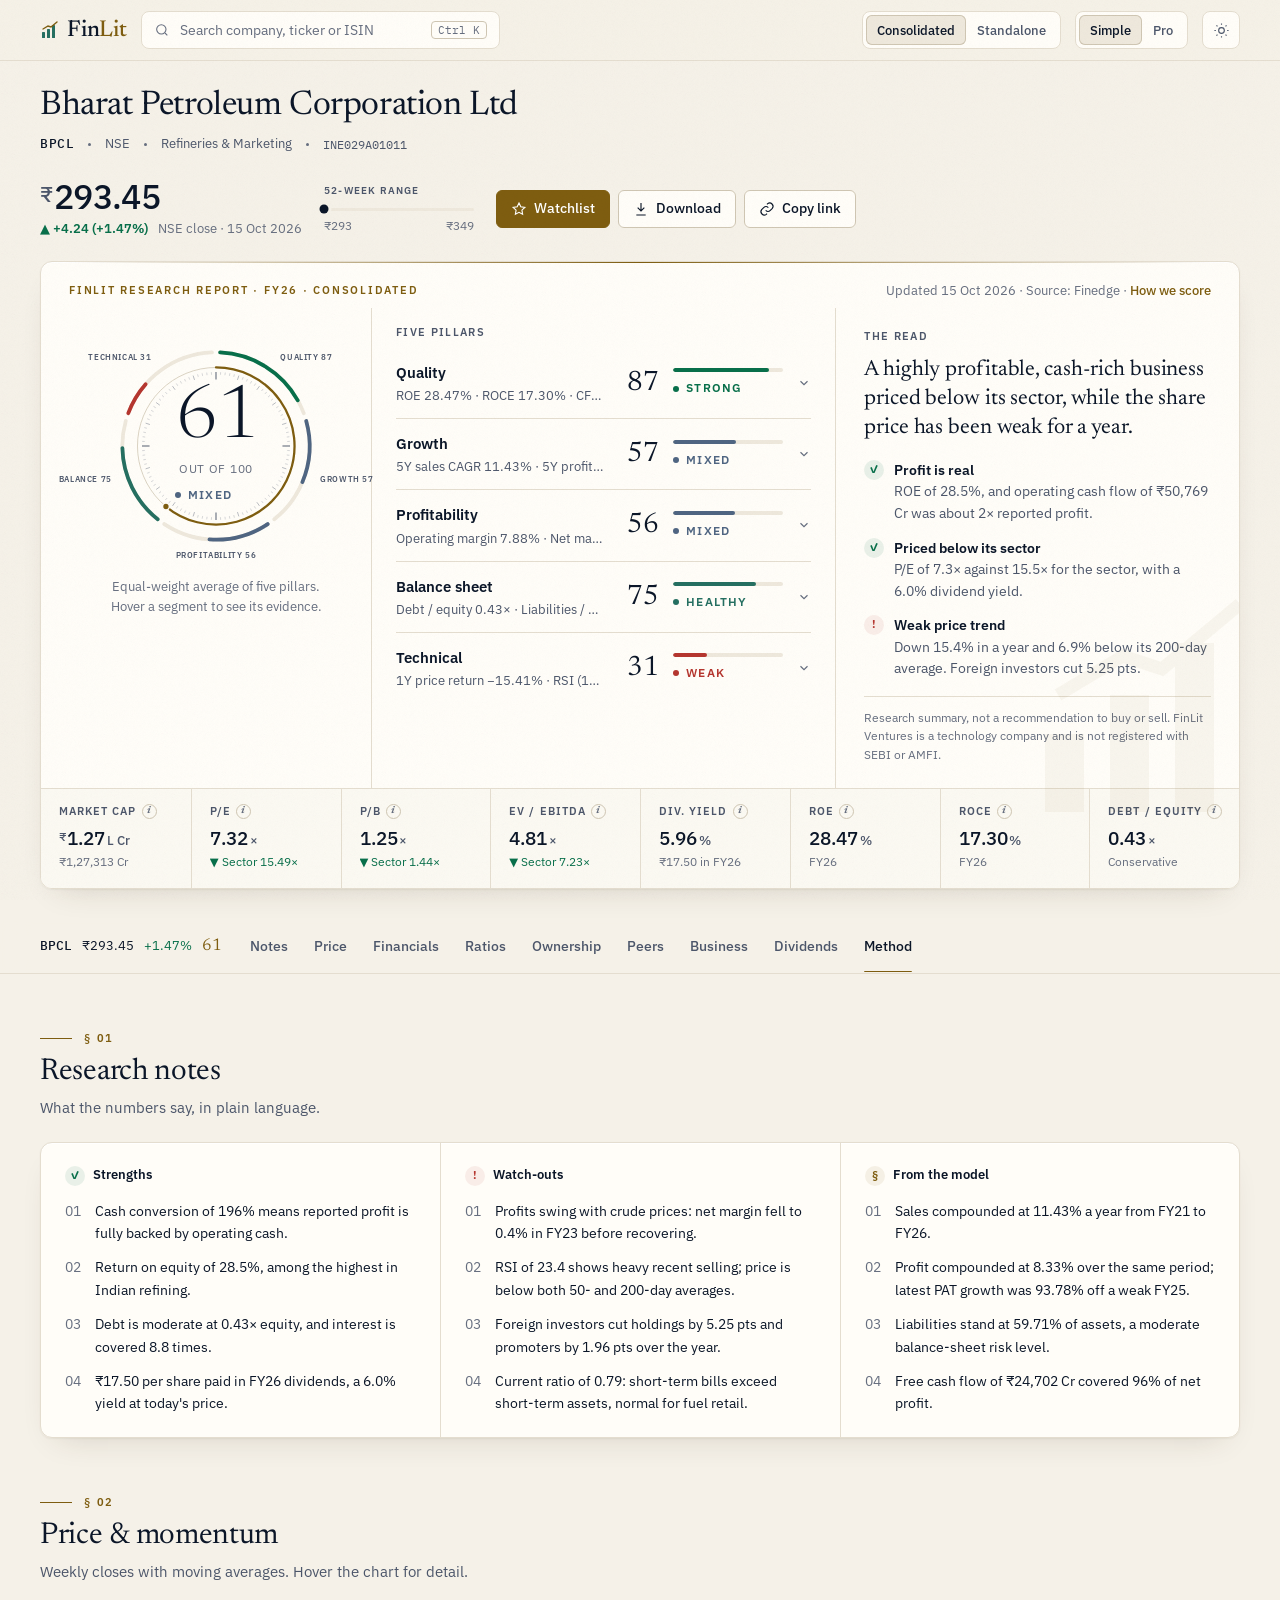
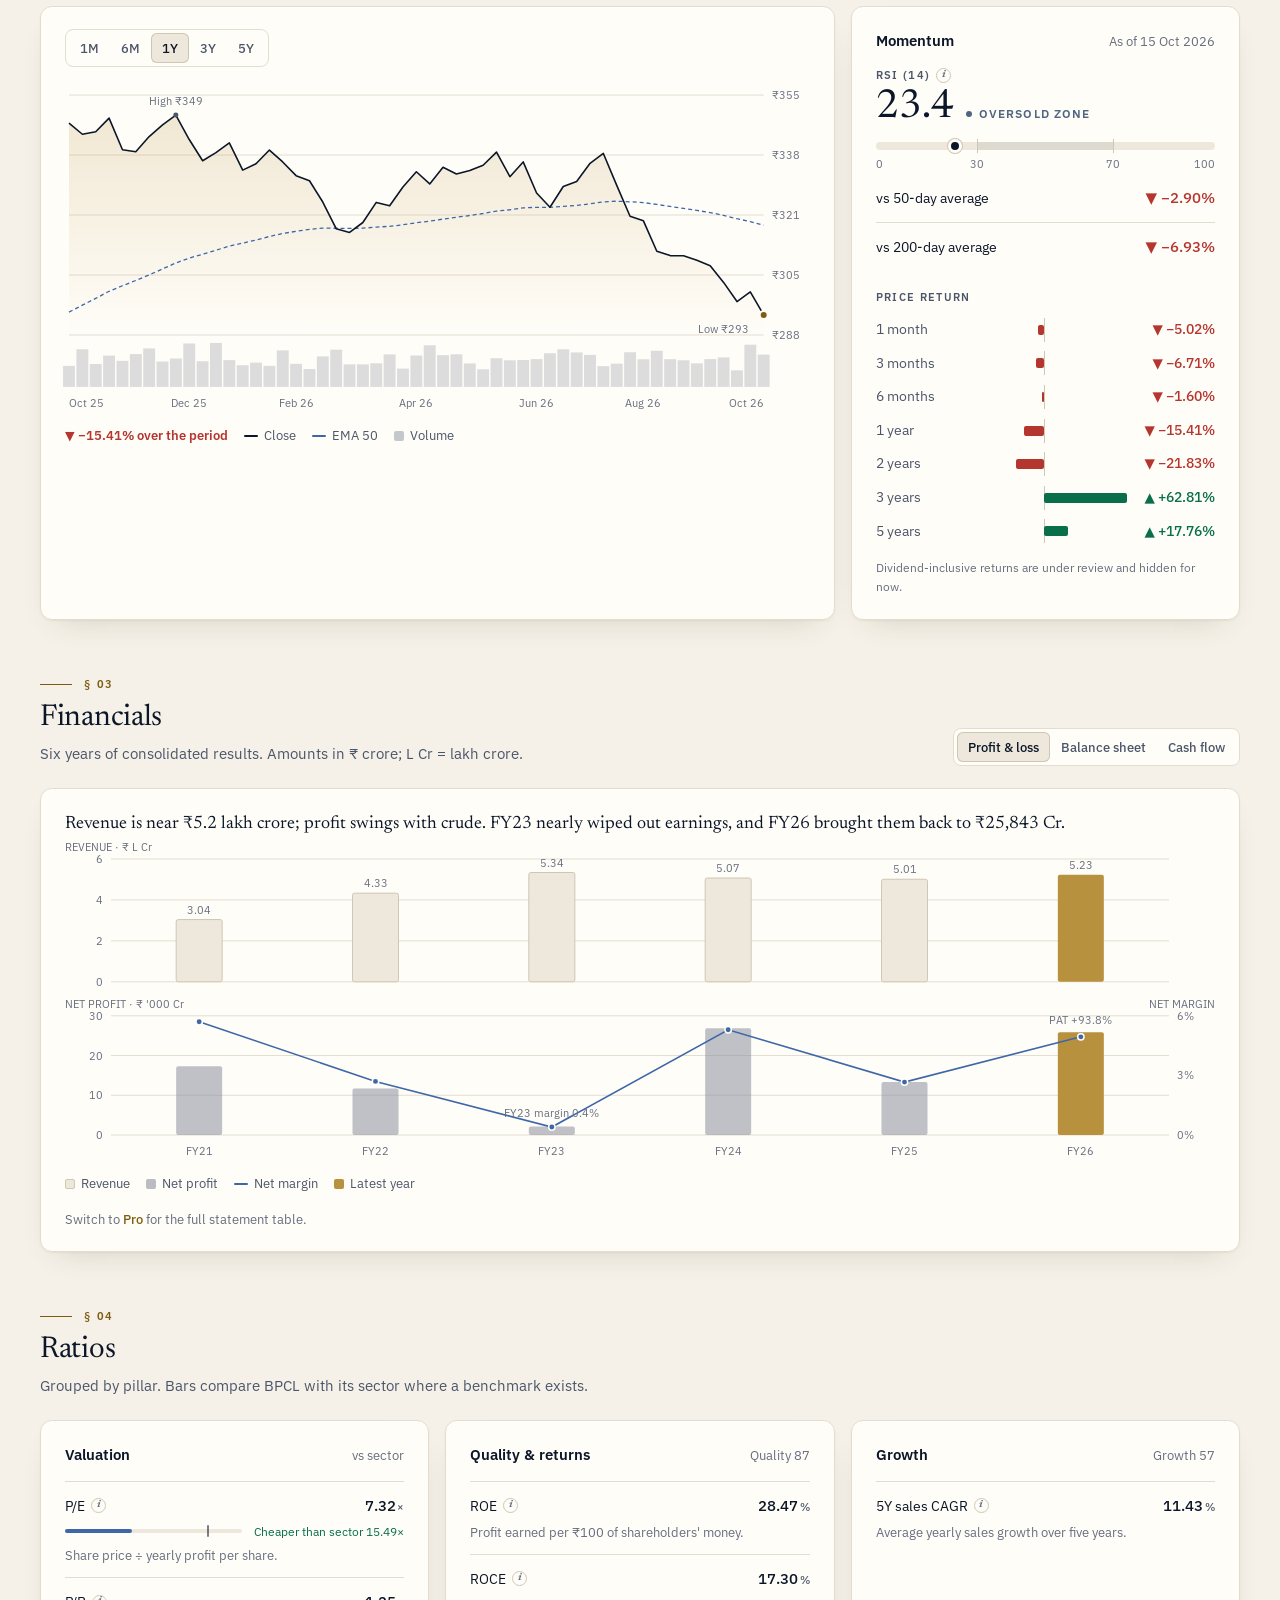
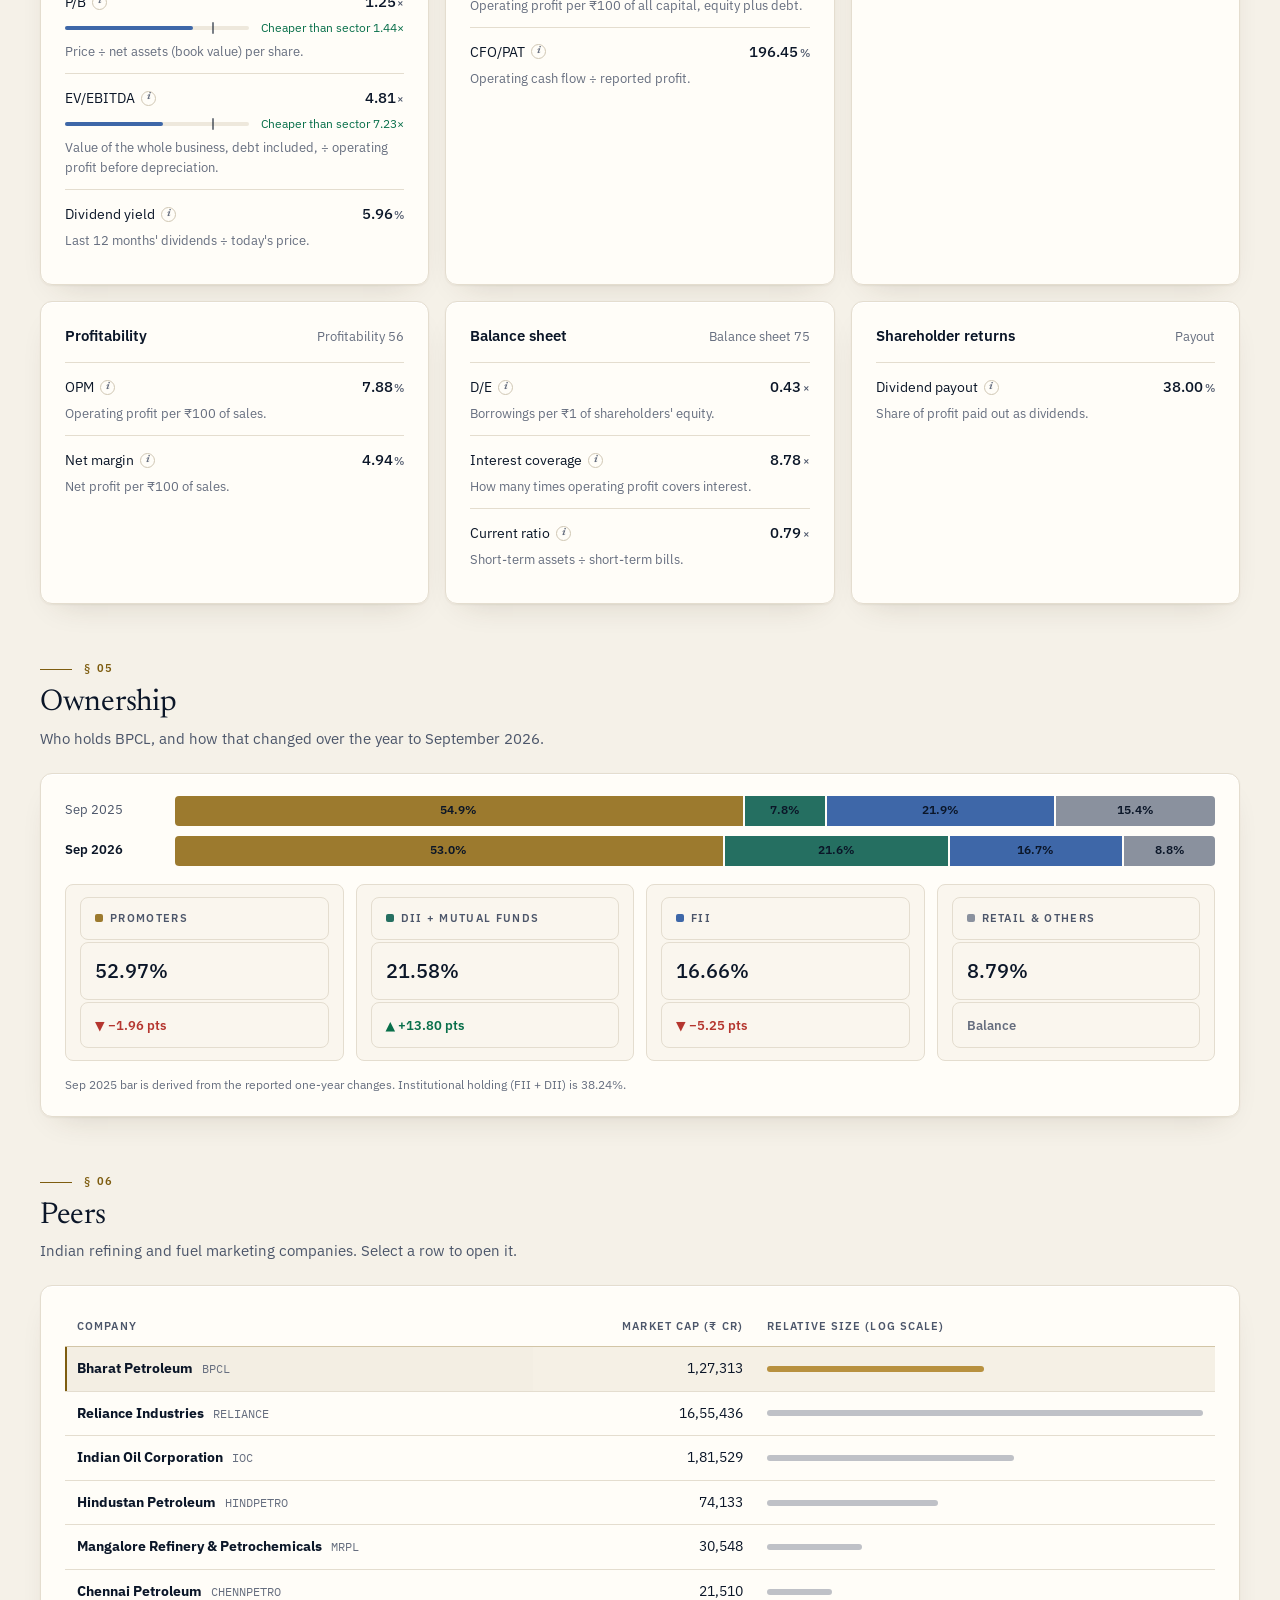
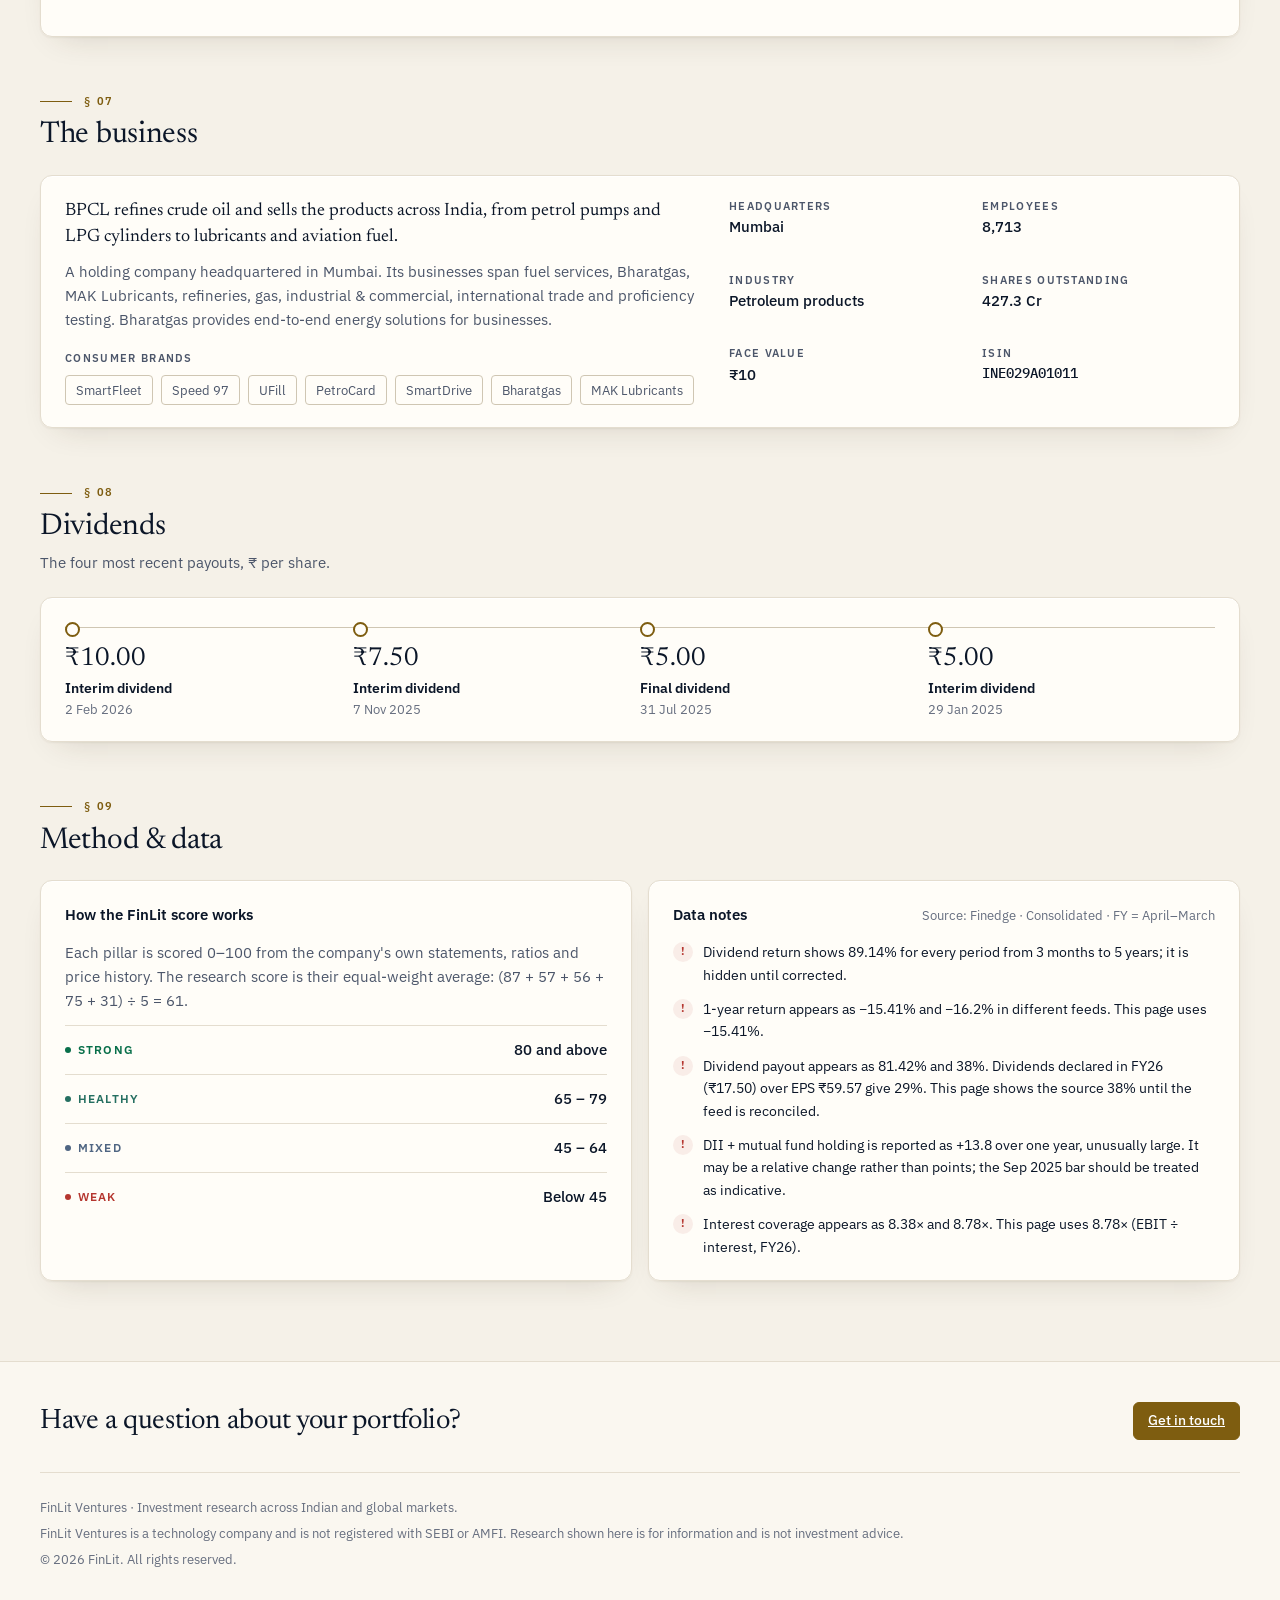
==== stock.html @ 6758908d "Add report-first BPCL research page prototype with PDF, offline HTML and CSV downloads - Research re" ====
<!doctype html>
<html lang="en">
<head>
<meta charset="utf-8">
<meta name="viewport" content="width=device-width, initial-scale=1, viewport-fit=cover">
<title>BPCL Research · FinLit</title>
<meta name="description" content="FinLit research report for Bharat Petroleum Corporation Ltd (BPCL): research score, pillars, financials, ratios, ownership and peers.">
<link rel="preconnect" href="https://fonts.googleapis.com">
<link rel="preconnect" href="https://fonts.gstatic.com" crossorigin>
<link rel="stylesheet" href="https://fonts.googleapis.com/css2?family=Newsreader:opsz,wght@6..72,300;6..72,400;6..72,500&family=IBM+Plex+Sans:wght@400;500;600&family=IBM+Plex+Mono:wght@400;500&display=swap">
<script>
  (function () {
    var t = null, m = null;
    try { t = localStorage.getItem("finlit-theme"); m = localStorage.getItem("finlit-mode"); } catch (e) {}
    if (!t) t = matchMedia("(prefers-color-scheme: light)").matches ? "light" : "dark";
    document.documentElement.setAttribute("data-theme", t);
    document.documentElement.setAttribute("data-mode", m || "simple");
  })();
</script>
<style>
/* Layout concept: a private-bank research note. Compact identity bar, then the Research Report as the hero
   (engraved score dial · pillar ledger · the read), then evidence sections in order of importance. */
:root, :root[data-theme="dark"] {
  --bg: #060D1A; --s1: #0B1526; --s2: #111D33; --s3: #18263F;
  --border: rgba(201,214,236,.08); --border-strong: rgba(201,214,236,.16); --hairline-gold: rgba(212,175,97,.32);
  --text: #ECE7DC; --muted: #9CA5B7; --faint: #7C8599;
  --gold: #D4AF61; --gold-fill: #D4AF61; --gold-hover: #E4C88A; --gold-soft: rgba(212,175,97,.12); --on-gold: #1A1408;
  --gain: #3DC48F; --loss: #F2796E; --warn: #E9B44C; --info: #86A9EA;
  --gain-soft: rgba(61,196,143,.12); --loss-soft: rgba(242,121,110,.12);
  --v-strong: #3DC48F; --v-healthy: #5FB3A1; --v-mixed: #9DB0CB; --v-weak: #F2796E;
  --c1: #D4AF61; --c2: #7FA6E8; --c3: #5FB3A1; --c4: #B4BAC7; --c5: #B394C4;
  --ink-line: #ECE7DC;
  --shadow: inset 0 1px 0 rgba(255,255,255,.045), 0 1px 2px rgba(0,0,0,.35), 0 18px 40px -20px rgba(0,0,0,.6);
  --card-top: color-mix(in oklab, var(--s1), #fff 2.5%);
  --glow: rgba(212,175,97,.07);
  --header: rgba(6,13,26,.8);
  --grain: 0;
  color-scheme: dark;
  --serif: "Newsreader", Georgia, "Times New Roman", serif;
  --sans: "IBM Plex Sans", system-ui, -apple-system, "Segoe UI", Roboto, sans-serif;
  --mono: "IBM Plex Mono", ui-monospace, SFMono-Regular, Menlo, monospace;
}
:root[data-theme="light"] {
  --bg: #F5F1E8; --s1: #FFFDF8; --s2: #FAF6EE; --s3: #EEE8DC;
  --border: #E4DDCF; --border-strong: #CFC6B3; --hairline-gold: rgba(126,93,16,.35);
  --text: #0B1628; --muted: #4C566A; --faint: #666E7F;
  --gold: #7E5D10; --gold-fill: #B8913F; --gold-hover: #6F5112; --gold-soft: rgba(126,93,16,.08); --on-gold: #FFFFFF;
  --gain: #086F4A; --loss: #B5362F; --warn: #875A0C; --info: #2A5DB5;
  --gain-soft: rgba(8,111,74,.09); --loss-soft: rgba(181,54,47,.08);
  --v-strong: #086F4A; --v-healthy: #256F61; --v-mixed: #4F6582; --v-weak: #B5362F;
  --c1: #9C7A2E; --c2: #3E67A8; --c3: #256F61; --c4: #8A919E; --c5: #7E6596;
  --ink-line: #0B1628;
  --shadow: inset 0 1px 0 #fff, 0 1px 2px rgba(60,45,20,.06), 0 14px 32px -18px rgba(60,45,20,.2);
  --card-top: var(--s1);
  --glow: rgba(184,145,63,.08);
  --header: rgba(245,241,232,.84);
  --grain: .035;
  color-scheme: light;
}
* { box-sizing: border-box; }
html { scroll-behavior: smooth; scroll-padding-top: 124px; -webkit-text-size-adjust: 100%; }
body {
  margin: 0; color: var(--text); font: 15px/1.6 var(--sans);
  background: radial-gradient(1200px 520px at 50% -240px, var(--glow), transparent 60%), var(--bg);
  background-color: var(--bg);
  font-variant-numeric: tabular-nums lining-nums; -webkit-font-smoothing: antialiased;
  transition: background-color .2s ease, color .2s ease;
  overflow-x: hidden;
}
body::before { content: ""; position: fixed; inset: 0; pointer-events: none; z-index: 100; opacity: var(--grain); mix-blend-mode: multiply;
  background: url("data:image/svg+xml,%3Csvg xmlns='http://www.w3.org/2000/svg' width='160' height='160'%3E%3Cfilter id='n'%3E%3CfeTurbulence baseFrequency='.9' numOctaves='2'/%3E%3C/filter%3E%3Crect width='100%25' height='100%25' filter='url(%23n)'/%3E%3C/svg%3E"); }
.wrap { max-width: 1240px; margin: 0 auto; padding-left: max(20px, env(safe-area-inset-left, 0px)); padding-right: max(20px, env(safe-area-inset-right, 0px)); }
button { font: inherit; color: inherit; }
a { color: inherit; }
:focus-visible { outline: 2px solid var(--gold); outline-offset: 2px; border-radius: 4px; }
.label { font-size: 11px; font-weight: 600; text-transform: uppercase; letter-spacing: .12em; color: var(--muted); }
.eyebrow { font-size: 11px; font-weight: 600; text-transform: uppercase; letter-spacing: .16em; color: var(--gold); }
.mono { font-family: var(--mono); }
.rs { font-size: .62em; color: var(--muted); margin-right: .08em; vertical-align: .32em; font-weight: 500; }
.unit { font-size: .7em; color: var(--muted); font-weight: 500; margin-left: .15em; }
.pos { color: var(--gain); } .neg { color: var(--loss); } .muted { color: var(--muted); } .faint { color: var(--faint); }
.serif { font-family: var(--serif); }
[hidden] { display: none !important; }
html[data-mode="simple"] .pro { display: none !important; }
html[data-mode="pro"] .simple-only { display: none !important; }

/* ---------- Top bar ---------- */
.top { position: sticky; top: 0; z-index: 40; background: var(--header); backdrop-filter: saturate(140%) blur(14px); -webkit-backdrop-filter: saturate(140%) blur(14px); border-bottom: 1px solid var(--border); padding-top: env(safe-area-inset-top, 0px); }
.top .wrap { display: flex; align-items: center; gap: 14px; height: 60px; }
.logo { display: inline-flex; align-items: flex-end; gap: 7px; text-decoration: none; font-family: var(--serif); font-size: 23px; font-weight: 500; letter-spacing: -.01em; line-height: 1; }
.logo b { color: var(--gold); font-weight: 500; }
.logo svg { width: 20px; height: 20px; margin-bottom: 2px; }
.search { flex: 1; max-width: 420px; display: flex; align-items: center; gap: 10px; height: 38px; padding: 0 12px; border: 1px solid var(--border); border-radius: 8px; background: var(--s1); color: var(--faint); cursor: pointer; min-width: 0; }
.search:hover { border-color: var(--border-strong); }
.search span.t { flex: 1; text-align: left; white-space: nowrap; overflow: hidden; text-overflow: ellipsis; font-size: 14px; }
.kbd { font: 11px var(--mono); padding: 1px 6px; border: 1px solid var(--border-strong); border-radius: 4px; color: var(--faint); }
.grow { flex: 1; }
.seg { display: inline-flex; padding: 3px; border: 1px solid var(--border); border-radius: 8px; background: var(--s1); flex: none; }
.seg button { border: 0; background: none; padding: 5px 11px; border-radius: 6px; cursor: pointer; color: var(--muted); font-size: 12.5px; font-weight: 500; white-space: nowrap; transition: color .14s, background-color .14s; }
.seg button:hover { color: var(--text); }
.seg button[aria-pressed="true"] { background: var(--s3); color: var(--text); box-shadow: inset 0 0 0 1px var(--border-strong); }
.icon-btn { width: 38px; height: 38px; flex: none; display: grid; place-items: center; border: 1px solid var(--border); border-radius: 8px; background: var(--s1); cursor: pointer; color: var(--muted); transition: color .14s, border-color .14s; }
.icon-btn:hover { color: var(--text); border-color: var(--border-strong); }
.icon-btn svg { width: 17px; height: 17px; }

/* ---------- Identity bar ---------- */
.identity { display: flex; align-items: center; justify-content: space-between; gap: 24px; padding-block: 26px 22px; flex-wrap: wrap; }
.id-left { min-width: 0; }
.id-left h1 { font-family: var(--serif); font-weight: 400; font-size: clamp(26px, 3vw, 34px); line-height: 1.15; letter-spacing: -.012em; margin: 0 0 8px; text-wrap: balance; }
.chips { display: flex; flex-wrap: wrap; gap: 6px 14px; align-items: center; font-size: 13px; color: var(--muted); }
.chips .tick { font-family: var(--mono); color: var(--text); font-weight: 500; letter-spacing: .04em; }
.chips .sep { width: 3px; height: 3px; border-radius: 50%; background: var(--faint); }
.id-right { display: flex; align-items: center; gap: 22px; flex-wrap: wrap; }
.quote .px { font-size: 34px; font-weight: 500; letter-spacing: -.02em; line-height: 1.05; }
.quote .chg { display: flex; align-items: center; gap: 10px; margin-top: 4px; font-size: 13px; }
.delta { font-weight: 600; }
.r52 { width: 150px; }
.r52 .bar { position: relative; height: 3px; background: var(--s3); border-radius: 2px; margin: 9px 0 6px; }
.r52 .bar b { position: absolute; top: 50%; width: 9px; height: 9px; border-radius: 50%; background: var(--text); transform: translate(-50%,-50%); box-shadow: 0 0 0 3px var(--bg); }
.r52 .ends { display: flex; justify-content: space-between; font-size: 11.5px; color: var(--faint); }
.btn { display: inline-flex; align-items: center; justify-content: center; gap: 7px; height: 38px; padding: 0 14px; border-radius: 6px; border: 1px solid var(--border-strong); background: var(--s1); cursor: pointer; font-size: 13.5px; font-weight: 500; white-space: nowrap; transition: background-color .14s, border-color .14s, color .14s; }
.btn:hover { border-color: var(--gold); }
.btn svg { width: 16px; height: 16px; }
.btn.primary { background: var(--gold-fill); border-color: var(--gold-fill); color: var(--on-gold); }
:root[data-theme="light"] .btn.primary { background: var(--gold); border-color: var(--gold); }
.btn.primary:hover { background: var(--gold-hover); border-color: var(--gold-hover); }
.btn.on { background: var(--gold-soft); border-color: var(--gold); color: var(--gold); }
.btn-row { display: flex; gap: 8px; }

/* ---------- Report hero ---------- */
.report { position: relative; overflow: hidden; border-radius: 12px; border: 1px solid var(--border);
  background: linear-gradient(180deg, var(--card-top), var(--s1) 160px); box-shadow: var(--shadow); }
.report::before { content: ""; position: absolute; left: 24px; right: 24px; top: 0; height: 1px; z-index: 1; transform-origin: center;
  background: linear-gradient(90deg, transparent, var(--hairline-gold) 18%, var(--gold) 50%, var(--hairline-gold) 82%, transparent); animation: rule .5s ease-out both; }
@keyframes rule { from { transform: scaleX(0); } to { transform: scaleX(1); } }
.report-head { display: flex; justify-content: space-between; align-items: center; gap: 12px; padding: 18px 28px 0; flex-wrap: wrap; }
.report-head .meta { font-size: 12.5px; color: var(--faint); }
.report-head .meta a { color: var(--gold); text-decoration: none; font-weight: 500; }
.report-body { display: grid; grid-template-columns: 330px minmax(0, 1.15fr) minmax(0, 1fr); gap: 0; padding: 8px 0 0; }
.dial-col { padding: 14px 8px 26px 28px; display: flex; flex-direction: column; align-items: center; }
.dial { width: 296px; height: 248px; position: relative; }
.dial svg { width: 100%; height: 100%; overflow: visible; }
.dial .seg-arc { cursor: pointer; transition: opacity .2s, stroke-width .2s; }
.dial.focus .seg-arc { opacity: .3; }
.dial.focus .seg-arc.hot { opacity: 1; stroke-width: 7; }
.dial-center { position: absolute; inset: 0; display: grid; place-content: center; text-align: center; pointer-events: none; }
.dial-center .n { font-family: var(--serif); font-weight: 300; font-size: 72px; line-height: .9; letter-spacing: -.03em; font-variation-settings: "opsz" 72; }
.dial-center .of { font-size: 12px; color: var(--faint); margin-top: 6px; letter-spacing: .06em; }
.dial-center .vd { margin-top: 8px; }
.dial-cap { text-align: center; font-size: 12.5px; color: var(--faint); margin-top: 6px; max-width: 30ch; }
.vd { display: inline-flex; align-items: center; gap: 7px; font-size: 11.5px; font-weight: 600; letter-spacing: .1em; text-transform: uppercase; }
.vd::before { content: ""; width: 6px; height: 6px; border-radius: 50%; background: currentColor; }
.vd.strong { color: var(--v-strong); } .vd.healthy { color: var(--v-healthy); } .vd.mixed { color: var(--v-mixed); } .vd.weak { color: var(--v-weak); }

.ledger { padding: 16px 24px 24px; border-left: 1px solid var(--border); min-width: 0; }
.ledger .label { margin-bottom: 6px; display: block; }
.prow { border-top: 1px solid var(--border); }
.prow:first-of-type { border-top: 0; }
.prow > button { all: unset; box-sizing: border-box; width: 100%; display: grid; grid-template-columns: minmax(0, 1fr) 42px 110px 14px; gap: 14px; align-items: center; padding: 13px 8px; margin: 0 -8px; border-radius: 8px; cursor: pointer; transition: background-color .14s; width: calc(100% + 16px); }
.prow > button:hover, .prow.hot > button { background: var(--s2); }
.prow > button:focus-visible { outline: 2px solid var(--gold); outline-offset: -2px; }
.pname { font-weight: 600; font-size: 14.5px; display: block; }
.pev { display: block; font-size: 12.5px; color: var(--muted); white-space: nowrap; overflow: hidden; text-overflow: ellipsis; margin-top: 1px; }
.pscore { font-family: var(--serif); font-size: 28px; font-weight: 400; text-align: right; line-height: 1; }
.pbar { display: grid; gap: 7px; }
.pbar .trk { position: relative; height: 4px; background: var(--s3); border-radius: 2px; overflow: hidden; }
.pbar .trk b { position: absolute; inset: 0 auto 0 0; border-radius: 2px; transform-origin: left; animation: grow .8s cubic-bezier(.16,1,.3,1) both; }
@keyframes grow { from { transform: scaleX(0); } to { transform: scaleX(1); } }
.chev { width: 14px; height: 14px; color: var(--faint); transition: transform .22s cubic-bezier(.2,.7,.2,1); }
.prow.open .chev { transform: rotate(180deg); }
.pdetail { display: grid; grid-template-rows: 0fr; transition: grid-template-rows .24s cubic-bezier(.2,.7,.2,1); }
.prow.open .pdetail { grid-template-rows: 1fr; }
.pdetail > div { overflow: hidden; }
.pdetail .inner { padding: 2px 0 16px; display: grid; gap: 10px; }
.pdetail p { margin: 0; font-size: 13.5px; color: var(--muted); }
.evid { display: grid; grid-template-columns: repeat(3, minmax(0, 1fr)); gap: 8px; }
.evid div { padding: 9px 11px; border: 1px solid var(--border); border-radius: 8px; background: var(--s2); min-width: 0; }
.evid .k { font-size: 11.5px; color: var(--muted); white-space: nowrap; overflow: hidden; text-overflow: ellipsis; }
.evid .v { font-size: 15px; font-weight: 500; }
.evid .c { font-size: 11.5px; color: var(--faint); }

.read { padding: 20px 28px 24px; border-left: 1px solid var(--border); min-width: 0; position: relative; display: flex; flex-direction: column; gap: 16px; }
.thesis { font-family: var(--serif); font-size: 22px; line-height: 1.32; font-weight: 400; letter-spacing: -.005em; margin: 0; text-wrap: pretty; }
.know { display: grid; gap: 12px; margin: 0; padding: 0; list-style: none; }
.know li { display: grid; grid-template-columns: 20px minmax(0, 1fr); gap: 10px; font-size: 13.5px; color: var(--muted); }
.know li b { color: var(--text); font-weight: 600; display: block; font-size: 14px; }
.mark { width: 20px; height: 20px; border-radius: 50%; display: grid; place-items: center; font-size: 11px; font-weight: 700; margin-top: 1px; }
.mark.g { color: var(--gain); background: var(--gain-soft); } .mark.w { color: var(--loss); background: var(--loss-soft); } .mark.n { color: var(--gold); background: var(--gold-soft); }
.disclaim { font-size: 11.5px; color: var(--faint); margin-top: auto; padding-top: 12px; border-top: 1px solid var(--border); }
.watermark { position: absolute; right: -40px; bottom: -50px; width: 260px; height: 260px; opacity: .045; pointer-events: none; color: var(--gold); }

.kpis { display: grid; grid-template-columns: repeat(8, minmax(0, 1fr)); border-top: 1px solid var(--border); background: color-mix(in oklab, var(--s1), var(--bg) 35%); }
.kpi { padding: 14px 18px 16px; border-left: 1px solid var(--border); min-width: 0; }
.kpi:first-child { border-left: 0; }
.kpi .label { display: flex; align-items: center; gap: 5px; font-size: 10.5px; letter-spacing: .1em; white-space: nowrap; }
.kpi .v { font-size: 19px; font-weight: 500; margin-top: 3px; white-space: nowrap; }
.kpi .s { font-size: 11.5px; color: var(--faint); white-space: nowrap; overflow: hidden; text-overflow: ellipsis; }
.kpi .s.good { color: var(--gain); }

/* ---------- Section nav ---------- */
.secnav { position: sticky; top: calc(60px + env(safe-area-inset-top, 0px)); z-index: 30; background: var(--header); backdrop-filter: blur(14px); -webkit-backdrop-filter: blur(14px); border-bottom: 1px solid var(--border); margin-top: 32px; }
.secnav .wrap { display: flex; align-items: center; gap: 16px; height: 52px; }
.mini { display: flex; align-items: center; gap: 10px; font-size: 13px; white-space: nowrap; opacity: 0; transform: translateY(4px); transition: opacity .2s, transform .2s; pointer-events: none; flex: none; }
.secnav.stuck .mini { opacity: 1; transform: none; }
.mini .tick { font-family: var(--mono); font-weight: 500; }
.mini .sc { font-family: var(--serif); font-size: 17px; color: var(--gold); }
.secnav nav { display: flex; gap: 2px; overflow-x: auto; scrollbar-width: none; flex: 1; min-width: 0; -webkit-mask-image: linear-gradient(90deg, #000 92%, transparent); mask-image: linear-gradient(90deg, #000 92%, transparent); }
.secnav nav::-webkit-scrollbar { display: none; }
.secnav a { position: relative; flex: none; padding: 15px 12px; color: var(--muted); text-decoration: none; font-size: 13.5px; font-weight: 500; transition: color .14s; }
.secnav a:hover { color: var(--text); }
.secnav a.active { color: var(--text); }
.secnav a.active::after { content: ""; position: absolute; left: 12px; right: 12px; bottom: -1px; height: 2px; background: var(--gold); border-radius: 2px; }

/* ---------- Sections ---------- */
section.block { padding-block: 56px 0; }
.sec-head { display: grid; grid-template-columns: minmax(0, 1fr) auto; gap: 8px 24px; align-items: end; margin-bottom: 22px; }
.folio { display: flex; align-items: center; gap: 12px; margin-bottom: 8px; }
.folio::before { content: ""; width: 32px; height: 1px; background: var(--gold); }
.folio span { font-size: 11px; font-weight: 600; letter-spacing: .16em; color: var(--gold); text-transform: uppercase; }
h2 { font-family: var(--serif); font-weight: 400; font-size: 30px; line-height: 1.15; margin: 0; letter-spacing: -.01em; }
.sec-head p { margin: 6px 0 0; color: var(--muted); max-width: 64ch; }
.card { background: linear-gradient(180deg, var(--card-top), var(--s1) 140px); border: 1px solid var(--border); border-radius: 12px; padding: 22px 24px; box-shadow: var(--shadow); min-width: 0; }
.card-h { display: flex; justify-content: space-between; align-items: baseline; gap: 12px; margin-bottom: 14px; flex-wrap: wrap; }
.card-h h3 { margin: 0; font-size: 15px; font-weight: 600; }
.card-h .s { font-size: 12.5px; color: var(--faint); }
.grid { display: grid; gap: 16px; }
.g2 { grid-template-columns: repeat(2, minmax(0, 1fr)); }
.g3 { grid-template-columns: repeat(3, minmax(0, 1fr)); }
.span2 { grid-column: span 2; }
.lede { font-family: var(--serif); font-size: 18px; line-height: 1.45; margin: 0 0 4px; }

/* Notes */
.notes { display: grid; grid-template-columns: repeat(3, minmax(0, 1fr)); gap: 0; padding: 0; }
.notes > div { padding: 22px 24px; border-left: 1px solid var(--border); }
.notes > div:first-child { border-left: 0; }
.notes h3 { margin: 0 0 14px; font-size: 13px; font-weight: 600; display: flex; align-items: center; gap: 8px; }
ul.plain { list-style: none; margin: 0; padding: 0; display: grid; gap: 12px; }
ul.plain li { display: grid; grid-template-columns: 20px minmax(0, 1fr); gap: 10px; font-size: 14px; }

/* Charts */
.axis text, svg text.ax { fill: var(--faint); font: 11px var(--sans); }
.gl { stroke: var(--border); }
.chart { position: relative; }
.chart svg { display: block; width: 100%; overflow: visible; }
.tip { position: absolute; pointer-events: none; z-index: 5; background: var(--s3); border: 1px solid var(--border-strong); border-radius: 8px; padding: 8px 11px; font-size: 12.5px; box-shadow: var(--shadow); white-space: nowrap; transform: translate(-50%, calc(-100% - 12px)); }
.tip b { display: block; font-size: 15px; font-weight: 600; }
.legend { display: flex; gap: 6px 16px; flex-wrap: wrap; font-size: 12.5px; color: var(--muted); margin-top: 12px; align-items: center; }
.legend i { display: inline-block; width: 10px; height: 10px; border-radius: 2px; margin-right: 6px; vertical-align: -1px; }
.legend i.ln { height: 2px; border-radius: 1px; vertical-align: 3px; width: 14px; }
.tools { display: flex; justify-content: space-between; gap: 10px; flex-wrap: wrap; margin-bottom: 16px; align-items: center; }
.chart-stat { display: flex; gap: 22px; flex-wrap: wrap; }
.chart-stat div { font-size: 12px; color: var(--faint); }
.chart-stat b { display: block; font-size: 15px; color: var(--text); font-weight: 500; }

/* Tables */
.tw { overflow-x: auto; margin: 0 -24px; padding: 0 24px; position: relative; }
table { width: 100%; border-collapse: separate; border-spacing: 0; font-size: 13.5px; }
th { text-align: right; font-size: 11px; font-weight: 600; text-transform: uppercase; letter-spacing: .1em; color: var(--muted); padding: 10px 12px; white-space: nowrap; border-bottom: 1px solid var(--hairline-gold); }
th:first-child, td:first-child { text-align: left; position: sticky; left: 0; background: var(--s1); z-index: 1; }
td { padding: 11px 12px; border-bottom: 1px solid var(--border); white-space: nowrap; text-align: right; }
tr:last-child td { border-bottom: 0; }
tr.tot td { font-weight: 600; background: var(--s2); }
tr.tot td:first-child { background: var(--s2); }
td.latest, th.latest { background: var(--gold-soft); }
th.latest { color: var(--gold); }
tr.me td { background: var(--gold-soft); }
tr.me td:first-child { box-shadow: inset 2px 0 0 var(--gold); background: color-mix(in oklab, var(--s1), var(--gold) 9%); }
tr.click { cursor: pointer; }
tr.click:hover td { background: var(--s2); }
.spk { width: 72px; height: 22px; vertical-align: middle; }
.flag { display: inline-flex; align-items: center; gap: 4px; font-size: 11px; color: var(--warn); border: 1px solid currentColor; border-radius: 4px; padding: 0 5px; margin-left: 6px; vertical-align: 1px; font-weight: 500; }

/* Metric rows */
.mrow { display: grid; grid-template-columns: minmax(0, 1fr) auto; gap: 4px 16px; padding: 12px 0; border-top: 1px solid var(--border); align-items: center; }
.mrow:first-child { border-top: 0; padding-top: 0; }
.mrow .k { font-size: 14px; display: flex; align-items: center; gap: 6px; min-width: 0; }
.mrow .v { font-size: 15px; font-weight: 500; text-align: right; white-space: nowrap; }
.mrow .d { grid-column: 1 / -1; font-size: 12.5px; color: var(--faint); }
.bench { grid-column: 1 / -1; display: grid; grid-template-columns: minmax(0, 1fr) auto; gap: 12px; align-items: center; }
.bench .trk { position: relative; height: 4px; border-radius: 2px; background: var(--s3); }
.bench .trk b { position: absolute; inset: 0 auto 0 0; border-radius: 2px; background: var(--c2); }
.bench .trk em { position: absolute; top: -4px; width: 2px; height: 12px; background: var(--text); opacity: .55; border-radius: 1px; }
.bench .t { font-size: 12px; white-space: nowrap; }

/* Info tips */
.info { position: relative; display: inline-grid; place-items: center; width: 15px; height: 15px; flex: none; border-radius: 50%; border: 1px solid var(--border-strong); color: var(--faint); font: 600 9.5px/1 var(--serif); font-style: italic; cursor: help; background: none; padding: 0; text-transform: none; letter-spacing: 0; vertical-align: middle; }
.info:hover, .info:focus-visible, .info[aria-expanded="true"] { color: var(--gold); border-color: var(--gold); }
.pop { position: fixed; z-index: 70; width: min(300px, calc(100vw - 32px)); padding: 12px 14px; border-radius: 8px; background: var(--s3); border: 1px solid var(--border-strong); box-shadow: 0 18px 40px -16px rgba(0,0,0,.5); color: var(--text); font: 400 13px/1.5 var(--sans); text-align: left; letter-spacing: 0; text-transform: none; }
.pop b { display: block; font-size: 13.5px; margin-bottom: 3px; }
.pop .hr { color: var(--muted); margin-top: 6px; }
.pop .fx { font-family: var(--mono); font-size: 11.5px; color: var(--faint); margin-top: 8px; padding-top: 8px; border-top: 1px solid var(--border); }

/* Returns bars */
.rrow { display: grid; grid-template-columns: 74px minmax(0, 1fr) 76px; gap: 12px; align-items: center; padding: 6px 0; font-size: 13.5px; }
.rtrack { position: relative; height: 18px; }
.rtrack::before { content: ""; position: absolute; left: 50%; top: -3px; bottom: -3px; width: 1px; background: var(--border-strong); }
.rtrack b { position: absolute; top: 4px; height: 10px; border-radius: 2px; }
.rsi { position: relative; height: 8px; border-radius: 4px; margin: 14px 0 6px; background: linear-gradient(90deg, var(--s3) 0 30%, color-mix(in oklab, var(--s3), var(--text) 6%) 30% 70%, var(--s3) 70%); }
.rsi::before, .rsi::after { content: ""; position: absolute; top: -3px; bottom: -3px; width: 1px; background: var(--border-strong); }
.rsi::before { left: 30%; } .rsi::after { left: 70%; }
.rsi i { position: absolute; top: 50%; width: 14px; height: 14px; border-radius: 50%; background: var(--text); border: 3px solid var(--s1); transform: translate(-50%, -50%); box-shadow: 0 0 0 1px var(--border-strong); }
.rsi-scale { position: relative; height: 16px; font-size: 11px; color: var(--faint); }
.rsi-scale span { position: absolute; transform: translateX(-50%); }

/* Ownership */
.own-row { display: grid; grid-template-columns: 96px minmax(0, 1fr); gap: 14px; align-items: center; margin-bottom: 10px; font-size: 13px; }
.stack { display: flex; height: 30px; border-radius: 4px; overflow: hidden; gap: 2px; }
.stack span { display: grid; place-items: center; font-size: 11.5px; font-weight: 600; color: #0B1628; white-space: nowrap; overflow: hidden; }
.own-leg { display: grid; grid-template-columns: repeat(4, minmax(0, 1fr)); gap: 12px; margin-top: 18px; }
.own-leg div { padding: 12px 14px; border: 1px solid var(--border); border-radius: 8px; background: var(--s2); }
.own-leg .v { font-size: 20px; font-weight: 500; margin: 2px 0; }
.own-leg .c { font-size: 12.5px; font-weight: 600; }

/* Timeline */
.tl { display: grid; grid-template-columns: repeat(4, minmax(0, 1fr)); position: relative; }
.tl::before { content: ""; position: absolute; left: 0; right: 0; top: 7px; height: 1px; background: var(--border-strong); }
.tl > div { position: relative; padding: 26px 16px 0 0; }
.tl > div::before { content: ""; position: absolute; left: 0; top: 2px; width: 11px; height: 11px; border-radius: 50%; background: var(--s1); border: 2px solid var(--gold); }
.tl .amt { font-family: var(--serif); font-size: 26px; line-height: 1; }
.tl .t { font-weight: 600; font-size: 13.5px; margin-top: 6px; }
.tl .d { font-size: 12.5px; color: var(--faint); }

/* Business */
.biz { display: grid; grid-template-columns: minmax(0, 1.3fr) minmax(0, 1fr); gap: 32px; }
.tags { display: flex; flex-wrap: wrap; gap: 8px; }
.tag { font-size: 12.5px; padding: 4px 10px; border: 1px solid var(--border-strong); border-radius: 4px; color: var(--muted); }
.facts { display: grid; grid-template-columns: repeat(2, minmax(0, 1fr)); gap: 14px 20px; }
.facts .v { font-size: 15px; font-weight: 500; }

/* Method / quality flags */
.dq { display: grid; gap: 10px; }
.dq li { font-size: 13.5px; }

/* Overlays */
.scrim { position: fixed; inset: 0; background: rgba(3,6,12,.55); z-index: 60; }
.palette { position: fixed; left: 50%; top: 14vh; transform: translateX(-50%); width: min(580px, calc(100% - 32px)); background: var(--s1); border: 1px solid var(--border-strong); border-radius: 12px; z-index: 61; box-shadow: 0 30px 80px -20px rgba(0,0,0,.6); overflow: hidden; animation: pop .18s ease-out; }
@keyframes pop { from { opacity: 0; transform: translate(-50%, 6px); } }
.palette .in { display: flex; align-items: center; gap: 10px; padding: 0 16px; border-bottom: 1px solid var(--border); color: var(--faint); }
.palette input { flex: 1; border: 0; background: none; color: var(--text); font: 16px var(--sans); padding: 16px 0; outline: none; min-width: 0; }
.palette ul { list-style: none; margin: 0; padding: 6px; max-height: 340px; overflow-y: auto; }
.palette li { display: flex; justify-content: space-between; gap: 12px; padding: 10px 12px; border-radius: 6px; cursor: pointer; font-size: 14px; }
.palette li.sel { background: var(--s3); }
.palette li .tk { font-family: var(--mono); font-size: 12px; color: var(--faint); }
.palette .hint { padding: 8px 16px; border-top: 1px solid var(--border); font-size: 11.5px; color: var(--faint); }
.toast { position: fixed; left: 50%; bottom: calc(24px + env(safe-area-inset-bottom, 0px)); transform: translateX(-50%); background: var(--s3); border: 1px solid var(--border-strong); border-radius: 8px; padding: 10px 16px; z-index: 80; box-shadow: var(--shadow); font-size: 13.5px; max-width: calc(100vw - 32px); }

.dl { position: relative; }
.dl-menu { position: absolute; right: 0; top: calc(100% + 8px); z-index: 45; width: 300px; padding: 6px; background: var(--s1); border: 1px solid var(--border-strong); border-radius: 10px; box-shadow: 0 24px 60px -20px rgba(0,0,0,.55); animation: pop2 .16s ease-out; }
@keyframes pop2 { from { opacity: 0; transform: translateY(-4px); } }
.dl-menu button { all: unset; box-sizing: border-box; display: grid; gap: 2px; width: 100%; padding: 10px 12px; border-radius: 6px; cursor: pointer; }
.dl-menu button:hover, .dl-menu button:focus-visible { background: var(--s3); }
.dl-menu b { font-size: 13.5px; font-weight: 600; }
.dl-menu span { font-size: 12px; color: var(--muted); white-space: normal; }
#printDoc { display: none; }
footer { margin-top: 80px; border-top: 1px solid var(--border); background: color-mix(in oklab, var(--bg), var(--s1) 50%); }
.foot-cta { display: flex; justify-content: space-between; align-items: center; gap: 20px; padding-block: 40px 32px; border-bottom: 1px solid var(--border); flex-wrap: wrap; }
.foot-cta h2 { font-size: 28px; }
.foot-fine { padding-block: 24px calc(32px + env(safe-area-inset-bottom, 0px)); font-size: 12.5px; color: var(--faint); display: grid; gap: 6px; }

.fade { animation: up .4s cubic-bezier(.2,.7,.2,1) both; }
@keyframes up { from { opacity: 0; transform: translateY(8px); } }
@media (prefers-reduced-motion: reduce) { *, *::before, *::after { animation: none !important; transition: none !important; } html { scroll-behavior: auto; } }


/* ---------- Print / PDF research note ---------- */
@page { size: A4; margin: 14mm 14mm 16mm; }
@media print {
  html, body { background: #fff !important; }
  body::before { display: none; }
  body > *:not(#printDoc) { display: none !important; }
  #printDoc { display: block; color: #0B1628; font: 10.5pt/1.5 var(--sans); -webkit-print-color-adjust: exact; print-color-adjust: exact; }
}
.pp { break-after: page; position: relative; }
.pp:last-child { break-after: auto; }
.pp-head { display: flex; justify-content: space-between; align-items: center; padding-bottom: 8px; border-bottom: 1.5px solid #B8913F; margin-bottom: 18px; font-size: 8.5pt; color: #4C566A; letter-spacing: .08em; text-transform: uppercase; }
.pp-head .lg { font-family: var(--serif); font-size: 15pt; letter-spacing: 0; text-transform: none; color: #0B1628; }
.pp-head .lg b { color: #7E5D10; font-weight: 500; }
.pp h1 { font-family: var(--serif); font-weight: 400; font-size: 24pt; line-height: 1.1; margin: 0 0 4px; }
.pp h2 { font-family: var(--serif); font-weight: 400; font-size: 15pt; margin: 0 0 8px; color: #0B1628; }
.pp h3 { font-size: 8.5pt; text-transform: uppercase; letter-spacing: .12em; color: #7E5D10; margin: 0 0 6px; font-weight: 600; }
.pp .sub { color: #4C566A; font-size: 9.5pt; }
.pp .box { border: 1px solid #E4DDCF; border-radius: 6px; padding: 12px 14px; break-inside: avoid; }
.pp .row { display: grid; gap: 14px; margin-bottom: 14px; }
.pp .c2 { grid-template-columns: 1fr 1fr; } .pp .c3 { grid-template-columns: 1fr 1fr 1fr; } .pp .c4 { grid-template-columns: repeat(4, 1fr); }
.pp .cover { display: grid; grid-template-columns: 280px 1fr; gap: 16px; align-items: center; }
.pp .cover svg { width: 280px; height: 234px; }
.pp.tight { font-size: 9pt; } .pp.tight .row { gap: 10px; margin-bottom: 10px; } .pp.tight .box { padding: 9px 11px; } .pp.tight td, .pp.tight th { padding: 3px 5px; }
.pp table { width: 100%; border-collapse: collapse; font-size: 9pt; }
.pp th { font-size: 7.5pt; text-transform: uppercase; letter-spacing: .08em; color: #4C566A; text-align: right; padding: 4px 6px; border-bottom: 1px solid #B8913F; position: static; background: none; }
.pp td { text-align: right; padding: 4px 6px; border-bottom: 1px solid #EEE8DC; position: static; background: none; }
.pp th:first-child, .pp td:first-child { text-align: left; }
.pp tr.tot td { font-weight: 600; background: #FAF6EE; }
.pp .pill { display: inline-block; font-size: 7.5pt; font-weight: 600; letter-spacing: .08em; text-transform: uppercase; }
.pp .bar { height: 5px; background: #EEE8DC; border-radius: 3px; overflow: hidden; }
.pp .bar b { display: block; height: 100%; }
.pp .kp { border-left: 2px solid #B8913F; padding-left: 8px; }
.pp .kp .v { font-size: 13pt; font-weight: 500; }
.pp .kp .k { font-size: 7.5pt; text-transform: uppercase; letter-spacing: .1em; color: #4C566A; }
.pp .kp .s { font-size: 8pt; color: #666E7F; }
.pp ul { margin: 0; padding-left: 14px; } .pp li { margin-bottom: 4px; }
.pp .thesis { font-family: var(--serif); font-size: 13.5pt; line-height: 1.35; margin: 0 0 10px; }
.pp svg { display: block; width: 100%; }
.pp .legend { margin-top: 6px; font-size: 8pt; color: #4C566A; }
.pp .fine { font-size: 7.5pt; color: #666E7F; }
.pp .pf { margin-top: 16px; padding-top: 6px; border-top: 1px solid #E4DDCF; font-size: 7.5pt; color: #666E7F; display: flex; justify-content: space-between; gap: 12px; }

/* ---------- Responsive ---------- */
@media (max-width: 1180px) {
  .report-body { grid-template-columns: 280px minmax(0, 1fr); }
  .read { grid-column: 1 / -1; border-left: 0; border-top: 1px solid var(--border); display: grid; grid-template-columns: minmax(0, 1fr) minmax(0, 1fr); gap: 20px 32px; }
  .read .disclaim { grid-column: 1 / -1; }
  .kpis { grid-template-columns: repeat(4, minmax(0, 1fr)); }
  .kpi:nth-child(5) { border-left: 0; }
  .kpi:nth-child(n+5) { border-top: 1px solid var(--border); }
}
@media (max-width: 900px) {
  .g2, .g3, .biz { grid-template-columns: 1fr; }
  .span2 { grid-column: auto; }
  .notes { grid-template-columns: 1fr; }
  .notes > div { border-left: 0; border-top: 1px solid var(--border); }
  .notes > div:first-child { border-top: 0; }
  .tl { grid-template-columns: repeat(2, minmax(0, 1fr)); row-gap: 24px; }
  .tl::before { display: none; }
  .own-leg { grid-template-columns: repeat(2, minmax(0, 1fr)); }
  .hide-md { display: none !important; }
}
@media (max-width: 720px) {
  .report-body { grid-template-columns: 1fr; }
  .dial-col { padding: 10px 20px 18px; }
  .ledger { border-left: 0; border-top: 1px solid var(--border); padding: 12px 20px 18px; }
  .read { grid-template-columns: 1fr; padding: 20px; }
  .report-head { padding: 16px 20px 0; }
  .search { flex: 0 0 38px; width: 38px; padding: 0; justify-content: center; }
  .search .t, .search .kbd { display: none; }
  .r52 { display: none; }
  .identity { padding-block: 20px 18px; gap: 14px; }
  .id-right { width: 100%; justify-content: space-between; gap: 12px; }
  .quote .px { font-size: 30px; }
  .evid { grid-template-columns: 1fr 1fr; }
  .prow > button { grid-template-columns: minmax(0, 1fr) 38px 64px 14px; gap: 10px; }
  .card { padding: 18px 16px; }
  .tw { margin: 0 -16px; padding: 0 16px; }
  .mini { display: none; }
  .hide-sm { display: none !important; }
  section.block { padding-top: 44px; }
  .sec-head { grid-template-columns: 1fr; }
  .sec-head .seg { justify-self: start; max-width: 100%; overflow-x: auto; }
  h2 { font-size: 26px; }
}
@media (max-width: 480px) {
  .kpis { grid-template-columns: repeat(2, minmax(0, 1fr)); }
  .kpi:nth-child(odd) { border-left: 0; }
  .kpi:nth-child(even) { border-left: 1px solid var(--border); }
  .kpi:nth-child(n+3) { border-top: 1px solid var(--border); }
  .dial { width: 236px; height: 236px; }
  .dial-center .n { font-size: 72px; }
  .btn-row .btn span { display: none; }
  .btn-row .btn { width: 38px; padding: 0; }
  .tl { grid-template-columns: 1fr; }
  .own-leg { grid-template-columns: 1fr 1fr; }
  .top .wrap { gap: 8px; }
  .seg button { padding: 5px 9px; }
}
</style>
</head>
<body>

<header class="top">
  <div class="wrap">
    <a class="logo" href="#" aria-label="FinLit home">
      <svg viewBox="0 0 20 20" aria-hidden="true"><rect x="2" y="12" width="3" height="6" rx=".6" fill="var(--c3)"/><rect x="7" y="9" width="3" height="9" rx=".6" fill="var(--c3)"/><rect x="12" y="5" width="3" height="13" rx=".6" fill="var(--c3)"/><path d="M3 9 L8 6 L11 7 L17 2" fill="none" stroke="var(--gold)" stroke-width="1.4" stroke-linecap="round"/></svg>
      <span>Fin<b>Lit</b></span>
    </a>
    <button class="search" id="openPalette" aria-label="Search stocks">
      <svg width="16" height="16" viewBox="0 0 24 24" fill="none" stroke="currentColor" stroke-width="1.6" aria-hidden="true"><circle cx="11" cy="11" r="7"/><path d="m20 20-3.5-3.5"/></svg>
      <span class="t">Search company, ticker or ISIN</span><span class="kbd">Ctrl K</span>
    </button>
    <div class="grow"></div>
    <div class="seg hide-sm" role="group" aria-label="Statement type">
      <button aria-pressed="true" data-stmt="Consolidated">Consolidated</button>
      <button aria-pressed="false" data-stmt="Standalone">Standalone</button>
    </div>
    <div class="seg" role="group" aria-label="Detail level">
      <button aria-pressed="true" data-mode="simple" title="Key findings with plain-English explanations">Simple</button>
      <button aria-pressed="false" data-mode="pro" title="Full statements, ratios and indicators">Pro</button>
    </div>
    <button class="icon-btn" id="themeBtn" aria-label="Switch to light theme">
      <svg id="sunIcon" viewBox="0 0 24 24" fill="none" stroke="currentColor" stroke-width="1.6" aria-hidden="true"><circle cx="12" cy="12" r="4"/><path d="M12 2v2M12 20v2M4.9 4.9l1.4 1.4M17.7 17.7l1.4 1.4M2 12h2M20 12h2M4.9 19.1l1.4-1.4M17.7 6.3l1.4-1.4"/></svg>
      <svg id="moonIcon" viewBox="0 0 24 24" fill="none" stroke="currentColor" stroke-width="1.6" aria-hidden="true" hidden><path d="M20 14.5A8 8 0 0 1 9.5 4 8 8 0 1 0 20 14.5Z"/></svg>
    </button>
  </div>
</header>

<main>
  <div class="wrap">
    <!-- Identity -->
    <div class="identity fade">
      <div class="id-left">
        <h1>Bharat Petroleum Corporation Ltd</h1>
        <div class="chips">
          <span class="tick">BPCL</span><span class="sep"></span><span>NSE</span><span class="sep"></span>
          <span>Refineries &amp; Marketing</span><span class="sep hide-sm"></span><span class="mono hide-sm" style="font-size:12px">INE029A01011</span>
        </div>
      </div>
      <div class="id-right">
        <div class="quote">
          <div class="px"><span class="rs">₹</span>293.45</div>
          <div class="chg"><span class="delta pos">▲ +4.24 (+1.47%)</span><span class="faint">NSE close · 15 Oct 2026</span></div>
        </div>
        <div class="r52" aria-label="52-week range">
          <div class="label" style="font-size:10px">52-week range</div>
          <div class="bar"><b id="r52dot"></b></div>
          <div class="ends"><span id="lo52"></span><span id="hi52"></span></div>
        </div>
        <div class="btn-row">
          <button class="btn primary" id="watchBtn" aria-pressed="false"><svg viewBox="0 0 24 24" fill="none" stroke="currentColor" stroke-width="1.7" aria-hidden="true"><path d="m12 3 2.7 5.6 6.1.9-4.4 4.3 1 6.1L12 17l-5.4 2.9 1-6.1-4.4-4.3 6.1-.9Z"/></svg><span>Watchlist</span></button>
          <div class="dl" id="dl">
            <button class="btn" id="dlBtn" aria-haspopup="menu" aria-expanded="false" aria-controls="dlMenu"><svg viewBox="0 0 24 24" fill="none" stroke="currentColor" stroke-width="1.7" aria-hidden="true"><path d="M12 3v12M7 10l5 5 5-5M5 21h14"/></svg><span>Download</span></button>
            <div class="dl-menu" id="dlMenu" role="menu" hidden>
              <button role="menuitem" data-dl="pdf"><b>Research note (PDF)</b><span>Five-page report with charts, built for reading and printing</span></button>
              <button role="menuitem" data-dl="html"><b>Offline copy (HTML)</b><span>This interactive page as one file that opens without internet</span></button>
              <button role="menuitem" data-dl="csv"><b>Data (CSV)</b><span>Statements, ratios and scores for Excel or Sheets</span></button>
            </div>
          </div>
          <button class="btn" id="shareBtn" aria-label="Copy link to this report"><svg viewBox="0 0 24 24" fill="none" stroke="currentColor" stroke-width="1.7" aria-hidden="true"><path d="M10 14a5 5 0 0 0 7 0l3-3a5 5 0 0 0-7-7l-1 1"/><path d="M14 10a5 5 0 0 0-7 0l-3 3a5 5 0 0 0 7 7l1-1"/></svg><span>Copy link</span></button>
        </div>
      </div>
    </div>

    <!-- Research report: the hero -->
    <article class="report fade" id="report" aria-labelledby="reportTitle" style="animation-delay:.05s">
      <div class="report-head">
        <div class="eyebrow" id="reportTitle">FinLit Research Report · FY26 · <span id="stmtLabel">Consolidated</span></div>
        <div class="meta">Updated 15 Oct 2026 · Source: Finedge · <a href="#method">How we score</a></div>
      </div>
      <div class="report-body">
        <div class="dial-col">
          <div class="dial" id="dial" role="img" aria-label="FinLit research score 61 out of 100, Mixed. Quality 87, Growth 57, Profitability 56, Balance sheet 75, Technical 31."></div>
          <div class="dial-cap">Equal-weight average of five pillars. Hover a segment to see its evidence.</div>
        </div>
        <div class="ledger">
          <span class="label">Five pillars</span>
          <div id="ledger"></div>
        </div>
        <div class="read">
          <div>
            <div class="label" style="margin-bottom:10px">The read</div>
            <p class="thesis">A highly profitable, cash-rich business priced below its sector, while the share price has been weak for a year.</p>
          </div>
          <ul class="know">
            <li><span class="mark g">✓</span><span><b>Profit is real</b>ROE of 28.5%, and operating cash flow of ₹50,769 Cr was about 2× reported profit.</span></li>
            <li><span class="mark g">✓</span><span><b>Priced below its sector</b>P/E of 7.3× against 15.5× for the sector, with a 6.0% dividend yield.</span></li>
            <li><span class="mark w">!</span><span><b>Weak price trend</b>Down 15.4% in a year and 6.9% below its 200-day average. Foreign investors cut 5.25 pts.</span></li>
          </ul>
          <div class="disclaim">Research summary, not a recommendation to buy or sell. FinLit Ventures is a technology company and is not registered with SEBI or AMFI.</div>
          <svg class="watermark" viewBox="0 0 20 20" aria-hidden="true"><rect x="2" y="12" width="3" height="6" fill="currentColor"/><rect x="7" y="9" width="3" height="9" fill="currentColor"/><rect x="12" y="5" width="3" height="13" fill="currentColor"/><path d="M3 9 L8 6 L11 7 L17 2" fill="none" stroke="currentColor" stroke-width="1"/></svg>
        </div>
      </div>
      <div class="kpis" id="kpis"></div>
    </article>
  </div>

  <div class="secnav" id="secnav">
    <div class="wrap">
      <div class="mini" aria-hidden="true"><span class="tick">BPCL</span><span>₹293.45</span><span class="pos">+1.47%</span><span class="sc">61</span></div>
      <nav aria-label="Sections">
        <a href="#notes">Notes</a><a href="#price">Price</a><a href="#financials">Financials</a><a href="#ratios">Ratios</a>
        <a href="#ownership">Ownership</a><a href="#peers">Peers</a><a href="#business">Business</a><a href="#dividends">Dividends</a><a href="#method">Method</a>
      </nav>
    </div>
  </div>

  <div class="wrap">
    <!-- 01 Notes -->
    <section class="block" id="notes">
      <div class="sec-head"><div><div class="folio"><span>§ 01</span></div><h2>Research notes</h2><p>What the numbers say, in plain language.</p></div></div>
      <div class="card notes">
        <div>
          <h3><span class="mark g">✓</span>Strengths</h3>
          <ul class="plain">
            <li><span class="faint">01</span><span>Cash conversion of 196% means reported profit is fully backed by operating cash.</span></li>
            <li><span class="faint">02</span><span>Return on equity of 28.5%, among the highest in Indian refining.</span></li>
            <li><span class="faint">03</span><span>Debt is moderate at 0.43× equity, and interest is covered 8.8 times.</span></li>
            <li><span class="faint">04</span><span>₹17.50 per share paid in FY26 dividends, a 6.0% yield at today's price.</span></li>
          </ul>
        </div>
        <div>
          <h3><span class="mark w">!</span>Watch-outs</h3>
          <ul class="plain">
            <li><span class="faint">01</span><span>Profits swing with crude prices: net margin fell to 0.4% in FY23 before recovering.</span></li>
            <li><span class="faint">02</span><span>RSI of 23.4 shows heavy recent selling; price is below both 50- and 200-day averages.</span></li>
            <li><span class="faint">03</span><span>Foreign investors cut holdings by 5.25 pts and promoters by 1.96 pts over the year.</span></li>
            <li><span class="faint">04</span><span>Current ratio of 0.79: short-term bills exceed short-term assets, normal for fuel retail.</span></li>
          </ul>
        </div>
        <div>
          <h3><span class="mark n">§</span>From the model</h3>
          <ul class="plain">
            <li><span class="faint">01</span><span>Sales compounded at 11.43% a year from FY21 to FY26.</span></li>
            <li><span class="faint">02</span><span>Profit compounded at 8.33% over the same period; latest PAT growth was 93.78% off a weak FY25.</span></li>
            <li><span class="faint">03</span><span>Liabilities stand at 59.71% of assets, a moderate balance-sheet risk level.</span></li>
            <li><span class="faint">04</span><span>Free cash flow of ₹24,702 Cr covered 96% of net profit.</span></li>
          </ul>
        </div>
      </div>
    </section>

    <!-- 02 Price -->
    <section class="block" id="price">
      <div class="sec-head"><div><div class="folio"><span>§ 02</span></div><h2>Price &amp; momentum</h2><p>Weekly closes with moving averages. Hover the chart for detail.</p></div></div>
      <div class="grid g3">
        <div class="card span2">
          <div class="tools">
            <div class="seg" role="group" aria-label="Range" id="rangeSeg">
              <button aria-pressed="false" data-r="5">1M</button><button aria-pressed="false" data-r="26">6M</button>
              <button aria-pressed="true" data-r="52">1Y</button><button aria-pressed="false" data-r="156">3Y</button><button aria-pressed="false" data-r="260">5Y</button>
            </div>
            <div class="seg pro" role="group" aria-label="Indicators" id="indSeg">
              <button aria-pressed="false" data-ind="e20">EMA 20</button><button aria-pressed="true" data-ind="e50">EMA 50</button><button aria-pressed="true" data-ind="vol">Volume</button>
            </div>
          </div>
          <div class="chart" id="priceBox"><svg id="priceSvg" role="img"></svg><div class="tip" id="priceTip" hidden></div></div>
          <div class="legend" id="priceLegend"></div>
        </div>
        <div class="card">
          <div class="card-h"><h3>Momentum</h3><span class="s">As of 15 Oct 2026</span></div>
          <div class="label" style="display:flex;gap:6px;align-items:center">RSI (14) <button class="info" data-k="RSI">i</button></div>
          <div style="display:flex;align-items:baseline;gap:12px;margin-top:4px"><span style="font-family:var(--serif);font-size:40px;line-height:1">23.4</span><span class="vd mixed">Oversold zone</span></div>
          <div class="rsi" aria-hidden="true"><i style="left:23.41%"></i></div>
          <div class="rsi-scale"><span style="left:0;transform:none">0</span><span style="left:30%">30</span><span style="left:70%">70</span><span style="right:0;left:auto;transform:none">100</span></div>
          <div style="margin-top:14px">
            <div class="mrow"><span class="k">vs 50-day average</span><span class="v neg">▼ −2.90%</span></div>
            <div class="mrow"><span class="k">vs 200-day average</span><span class="v neg">▼ −6.93%</span></div>
          </div>
          <div class="label" style="margin:18px 0 6px">Price return</div>
          <div id="retBars"></div>
          <p class="faint" style="font-size:12px;margin:10px 0 0">Dividend-inclusive returns are under review and hidden for now.</p>
        </div>
      </div>
    </section>

    <!-- 03 Financials -->
    <section class="block" id="financials">
      <div class="sec-head">
        <div><div class="folio"><span>§ 03</span></div><h2>Financials</h2><p>Six years of consolidated results. Amounts in ₹ crore; L Cr = lakh crore.</p></div>
        <div class="seg" role="tablist" aria-label="Statement" id="finTabs">
          <button aria-pressed="true" data-f="pl">Profit &amp; loss</button><button aria-pressed="false" data-f="bs">Balance sheet</button><button aria-pressed="false" data-f="cf">Cash flow</button>
        </div>
      </div>
      <div class="card">
        <p class="lede" id="finLede"></p>
        <div class="chart" id="finBox"><svg id="finSvg" role="img"></svg><div class="tip" id="finTip" hidden></div></div>
        <div class="legend" id="finLegend"></div>
        <div class="pro" style="margin-top:22px">
          <div class="tw"><table id="finTable"></table></div>
        </div>
        <p class="simple-only faint" style="font-size:12.5px;margin:16px 0 0">Switch to <button class="link-btn" data-goto-pro style="all:unset;color:var(--gold);cursor:pointer;font-weight:500">Pro</button> for the full statement table.</p>
      </div>
    </section>

    <!-- 04 Ratios -->
    <section class="block" id="ratios">
      <div class="sec-head"><div><div class="folio"><span>§ 04</span></div><h2>Ratios</h2><p>Grouped by pillar. Bars compare BPCL with its sector where a benchmark exists.</p></div></div>
      <div class="grid g3" id="ratioGroups"></div>
      <div class="card pro" style="margin-top:16px">
        <div class="card-h"><h3>Nine-year history</h3><span class="s">FY18 – FY26 · Hover a cell for the year</span></div>
        <div class="tw"><table id="histTable"></table></div>
      </div>
    </section>

    <!-- 05 Ownership -->
    <section class="block" id="ownership">
      <div class="sec-head"><div><div class="folio"><span>§ 05</span></div><h2>Ownership</h2><p>Who holds BPCL, and how that changed over the year to September 2026.</p></div></div>
      <div class="card">
        <div id="ownBars"></div>
        <div class="own-leg" id="ownLeg"></div>
        <p class="faint" style="font-size:12px;margin:14px 0 0">Sep 2025 bar is derived from the reported one-year changes. Institutional holding (FII + DII) is 38.24%.</p>
      </div>
    </section>

    <!-- 06 Peers -->
    <section class="block" id="peers">
      <div class="sec-head"><div><div class="folio"><span>§ 06</span></div><h2>Peers</h2><p>Indian refining and fuel marketing companies. Select a row to open it.</p></div></div>
      <div class="card">
        <div class="tw"><table id="peerTable"></table></div>
      </div>
    </section>

    <!-- 07 Business -->
    <section class="block" id="business">
      <div class="sec-head"><div><div class="folio"><span>§ 07</span></div><h2>The business</h2></div></div>
      <div class="card biz">
        <div>
          <p class="lede">BPCL refines crude oil and sells the products across India, from petrol pumps and LPG cylinders to lubricants and aviation fuel.</p>
          <p class="muted" style="margin:10px 0 18px">A holding company headquartered in Mumbai. Its businesses span fuel services, Bharatgas, MAK Lubricants, refineries, gas, industrial &amp; commercial, international trade and proficiency testing. Bharatgas provides end-to-end energy solutions for businesses.</p>
          <div class="label" style="margin-bottom:8px">Consumer brands</div>
          <div class="tags"><span class="tag">SmartFleet</span><span class="tag">Speed 97</span><span class="tag">UFill</span><span class="tag">PetroCard</span><span class="tag">SmartDrive</span><span class="tag">Bharatgas</span><span class="tag">MAK Lubricants</span></div>
        </div>
        <div class="facts">
          <div><div class="label">Headquarters</div><div class="v">Mumbai</div></div>
          <div><div class="label">Employees</div><div class="v">8,713</div></div>
          <div><div class="label">Industry</div><div class="v">Petroleum products</div></div>
          <div><div class="label">Shares outstanding</div><div class="v">427.3 Cr</div></div>
          <div><div class="label">Face value</div><div class="v">₹10</div></div>
          <div><div class="label">ISIN</div><div class="v mono" style="font-size:13.5px">INE029A01011</div></div>
        </div>
      </div>
    </section>

    <!-- 08 Dividends -->
    <section class="block" id="dividends">
      <div class="sec-head"><div><div class="folio"><span>§ 08</span></div><h2>Dividends</h2><p>The four most recent payouts, ₹ per share.</p></div></div>
      <div class="card"><div class="tl" id="timeline"></div></div>
    </section>

    <!-- 09 Method -->
    <section class="block" id="method">
      <div class="sec-head"><div><div class="folio"><span>§ 09</span></div><h2>Method &amp; data</h2></div></div>
      <div class="grid g2">
        <div class="card">
          <div class="card-h"><h3>How the FinLit score works</h3></div>
          <p class="muted" style="margin:0 0 12px">Each pillar is scored 0–100 from the company's own statements, ratios and price history. The research score is their equal-weight average: (87 + 57 + 56 + 75 + 31) ÷ 5 = 61.</p>
          <div class="mrow"><span class="k"><span class="vd strong">Strong</span></span><span class="v">80 and above</span></div>
          <div class="mrow"><span class="k"><span class="vd healthy">Healthy</span></span><span class="v">65 – 79</span></div>
          <div class="mrow"><span class="k"><span class="vd mixed">Mixed</span></span><span class="v">45 – 64</span></div>
          <div class="mrow"><span class="k"><span class="vd weak">Weak</span></span><span class="v">Below 45</span></div>
        </div>
        <div class="card">
          <div class="card-h"><h3>Data notes</h3><span class="s">Source: Finedge · Consolidated · FY = April–March</span></div>
          <ul class="plain dq">
            <li><span class="mark w">!</span><span>Dividend return shows 89.14% for every period from 3 months to 5 years; it is hidden until corrected.</span></li>
            <li><span class="mark w">!</span><span>1-year return appears as −15.41% and −16.2% in different feeds. This page uses −15.41%.</span></li>
            <li><span class="mark w">!</span><span>Dividend payout appears as 81.42% and 38%. Dividends declared in FY26 (₹17.50) over EPS ₹59.57 give 29%. This page shows the source 38% until the feed is reconciled.</span></li>
            <li><span class="mark w">!</span><span>DII + mutual fund holding is reported as +13.8 over one year, unusually large. It may be a relative change rather than points; the Sep 2025 bar should be treated as indicative.</span></li>
            <li><span class="mark w">!</span><span>Interest coverage appears as 8.38× and 8.78×. This page uses 8.78× (EBIT ÷ interest, FY26).</span></li>
            <li class="pro"><span class="mark n">i</span><span>Price history on this prototype is illustrative and anchored to the reported 1-, 3- and 5-year returns.</span></li>
          </ul>
        </div>
      </div>
    </section>
  </div>

  <footer>
    <div class="wrap">
      <div class="foot-cta"><h2>Have a question about your portfolio?</h2><a class="btn primary" href="#" id="contactBtn">Get in touch</a></div>
      <div class="foot-fine">
        <span>FinLit Ventures · Investment research across Indian and global markets.</span>
        <span>FinLit Ventures is a technology company and is not registered with SEBI or AMFI. Research shown here is for information and is not investment advice.</span>
        <span>© 2026 FinLit. All rights reserved.</span>
      </div>
    </div>
  </footer>
</main>

<div id="printDoc" aria-hidden="true"></div>
<div class="scrim" id="scrim" hidden></div>
<div class="palette" id="palette" role="dialog" aria-label="Search stocks" hidden>
  <div class="in"><svg width="16" height="16" viewBox="0 0 24 24" fill="none" stroke="currentColor" stroke-width="1.6" aria-hidden="true"><circle cx="11" cy="11" r="7"/><path d="m20 20-3.5-3.5"/></svg><input id="palInput" placeholder="Search company, ticker or ISIN" autocomplete="off" aria-controls="palList"></div>
  <ul id="palList" role="listbox"></ul>
  <div class="hint">↑ ↓ to move · Enter to open · Esc to close</div>
</div>
<div class="pop" id="pop" role="tooltip" hidden></div>
<div class="toast" id="toast" role="status" hidden></div>

<script>
"use strict";
const $ = (s, r = document) => r.querySelector(s);
const $$ = (s, r = document) => [...r.querySelectorAll(s)];
const NS = "http://www.w3.org/2000/svg";
const css = (v) => getComputedStyle(document.documentElement).getPropertyValue(v).trim();
const MINUS = "−";
const nf = (n, d = 2) => Math.abs(n).toLocaleString("en-IN", { minimumFractionDigits: d, maximumFractionDigits: d });
const num = (n, d = 2) => (n < 0 ? MINUS : "") + nf(n, d);
const pct = (n, d = 2) => num(n, d) + "%";
const signed = (n, d = 2, u = "%") => (n > 0 ? "▲ +" : n < 0 ? "▼ " + MINUS : "") + nf(n, d) + u;
const cr = (n) => Math.abs(n) >= 100000 ? (n < 0 ? MINUS : "") + nf(n / 100000, 2) + " L" : num(n, 0);
const reduced = matchMedia("(prefers-reduced-motion: reduce)").matches;

/* ---------------- Data (BPCL, consolidated) ---------------- */
const PILLARS = [
  { key: "quality", n: "Quality", s: 87, v: "strong", vt: "Strong", line: "High return on shareholders' money, and profit is fully backed by cash.",
    ev: [["ROE", "28.47%", "Above 15% is strong"], ["ROCE", "17.30%", "Comfortably above cost of debt"], ["CFO / PAT", "196.45%", "Cash ≈ 2× profit"]] },
  { key: "growth", n: "Growth", s: 57, v: "mixed", vt: "Mixed", line: "Sales grew 11.4% a year over five years; profit grew more slowly and unevenly.",
    ev: [["5Y sales CAGR", "11.43%", "FY21 → FY26"], ["5Y profit CAGR", "8.33%", "FY21 → FY26"], ["Latest sales growth", "4.46%", "FY26 vs FY25"]] },
  { key: "profit", n: "Profitability", s: 56, v: "mixed", vt: "Mixed", line: "Thin margins typical of fuel retail: about ₹7.90 operating profit per ₹100 of sales.",
    ev: [["Operating margin", "7.88%", "FY26"], ["Net margin", "4.94%", "FY26"], ["Asset turnover", "2.24×", "Sales ÷ assets"]] },
  { key: "balance", n: "Balance sheet", s: 75, v: "healthy", vt: "Healthy", line: "Borrowings are 0.43× equity and interest is covered about 8.8 times.",
    ev: [["Debt / equity", "0.43×", "Below 0.5 is conservative"], ["Liabilities / assets", "59.71%", "FY26"], ["Operating cash flow", "₹50,769 Cr", "Record high"]] },
  { key: "tech", n: "Technical", s: 31, v: "weak", vt: "Weak", line: "Trading below its long-term average; RSI of 23 shows heavy recent selling.",
    ev: [["1Y price return", MINUS + "15.41%", "Trailing year"], ["RSI (14)", "23.41", "Below 30 = oversold"], ["vs 200-day avg", MINUS + "6.93%", "Below trend"]] },
];
const KPIS = [
  ["Market cap", "<span class='rs'>₹</span>1.27<span class='unit'>L Cr</span>", "₹1,27,313 Cr", "Market cap"],
  ["P/E", "7.32<span class='unit'>×</span>", "Sector 15.49×", "P/E", true],
  ["P/B", "1.25<span class='unit'>×</span>", "Sector 1.44×", "P/B", true],
  ["EV / EBITDA", "4.81<span class='unit'>×</span>", "Sector 7.23×", "EV/EBITDA", true],
  ["Div. yield", "5.96<span class='unit'>%</span>", "₹17.50 in FY26", "Dividend yield"],
  ["ROE", "28.47<span class='unit'>%</span>", "FY26", "ROE"],
  ["ROCE", "17.30<span class='unit'>%</span>", "FY26", "ROCE"],
  ["Debt / equity", "0.43<span class='unit'>×</span>", "Conservative", "D/E"],
];
const YRS = ["FY21", "FY22", "FY23", "FY24", "FY25", "FY26"];
const PL = {
  "Revenue": [304000, 433000, 534000, 507000, 501000, 523000],
  "Expenses": [283000, 413000, 523000, 463000, 475000, 482000],
  "Operating profit": [21296.37, 19137.3, 10888.11, 44082.03, 25401.38, 41202.17],
  "Other income": [1927.51, 3804.27, 3690.14, 3300.26, 4007.46, 4809.63],
  "Interest": [1723.41, 2605.64, 3745.38, 4148.89, 3591.44, 2953.49],
  "Depreciation": [4334.21, 5434.35, 6368.82, 6771.26, 7256.69, 7856.37],
  "Profit before tax": [22432.02, 16036.73, 2821.13, 36194.44, 18182.3, 34791.24],
  "Exceptional items": [5265.76, 1135.15, -1642.92, -267.7, -378.41, -410.7],
  "Tax": [5112.19, 4355.23, 690.08, 9335.6, 4845.75, 8947.79],
  "Net profit": [17319.83, 11681.5, 2131.05, 26858.84, 13336.55, 25843.45],
  "EPS (₹)": [37.26, 26.93, 4.91, 61.91, 30.74, 59.57],
};
const BS = {
  "Equity capital": [2092.91, 2129.45, 2129.45, 2136.29, 4272.58, 4272.58],
  "Reserves": [51462.17, 49776.17, 51392.91, 73498.82, 77111.5, 95897.68],
  "Borrowings": [47588.06, 55932.68, 60454.61, 45484.93, 51060.91, 43481.91],
  "Other liabilities": [107000, 136000, 135000, 127000, 137000, 148000],
  "Total liabilities": [161000, 188000, 188000, 202000, 218000, 249000],
  "Fixed assets": [63588.84, 81507.26, 84464.8, 84718.04, 86593.79, 91701.09],
  "CWIP": [7645.42, 4979.89, 5645.05, 8679.72, 13240.29, 16394.07],
  "Investments": [6794.27, 4442.27, 4277.14, 4290.67, 3663.07, 2408.06],
  "Other assets": [51960.99, 61986.7, 55996.13, 65651.69, 72799.91, 83665.44],
  "Total assets": [161000, 188000, 188000, 202000, 218000, 249000],
};
const CF_YRS = ["FY22", "FY23", "FY24", "FY25", "FY26"];
const CF = {
  "Operating": [20335.63, 12465.6, 35935.9, 23677.79, 50768.99],
  "Investing": [-8137.57, -7806.41, -10520.58, -19179.99, -26067.23],
  "Financing": [-17671.68, -4402.01, -25427.3, -6240.61, -24939.7],
  "Net cash flow": [-5473.62, 257.18, -11.98, -1742.81, -237.94],
};
const HYRS = ["FY18", "FY19", "FY20", "FY21", "FY22", "FY23", "FY24", "FY25", "FY26"];
const HIST = {
  "Gross margin": [28.1, 23.85, 23.86, 38.86, 30.23, 19.03, 26.14, 23.43, 27.93],
  "Operating margin": [5.01, 4, 1.87, 6.27, 3.67, 1.12, 7.77, 4.14, 6.97],
  "Net margin": [3.2, 2.28, 0.92, 5.27, 2.69, 0.4, 5.27, 2.65, 4.91],
  "Return on equity": [null, 20.13, 8.36, 30.18, 22.51, 3.98, 35.51, 16.39, 25.8],
  "Return on capital": [null, 16.38, 5.39, 23.53, 16.38, 3.86, 32.32, 16.01, 25.31],
};
const RATIO_GROUPS = [
  { t: "Valuation", p: "vs sector", rows: [["P/E", 7.32, "×", 15.49, true], ["P/B", 1.25, "×", 1.44, true], ["EV/EBITDA", 4.81, "×", 7.23, true], ["Dividend yield", 5.96, "%"]] },
  { t: "Quality & returns", p: "Quality 87", rows: [["ROE", 28.47, "%"], ["ROCE", 17.3, "%"], ["CFO/PAT", 196.45, "%"], ["FCF / PAT", 95.58, "%", null, false, true]] },
  { t: "Growth", p: "Growth 57", rows: [["5Y sales CAGR", 11.43, "%"], ["5Y EBIT CAGR", 14.11, "%", null, false, true], ["5Y profit CAGR", 8.33, "%", null, false, true], ["Assets growth", 13.84, "%", null, false, true]] },
  { t: "Profitability", p: "Profitability 56", rows: [["OPM", 7.88, "%"], ["Net margin", 4.94, "%"], ["EBITDA margin", 8.38, "%", null, false, true], ["Effective tax rate", 25.39, "%", null, false, true]] },
  { t: "Balance sheet", p: "Balance sheet 75", rows: [["D/E", 0.43, "×"], ["Interest coverage", 8.78, "×"], ["Current ratio", 0.79, "×"], ["Quick ratio", 0.29, "×", 0.47, false, true], ["Total debt / FCF", 1.38, "×", null, false, true]] },
  { t: "Shareholder returns", p: "Payout", rows: [["Dividend payout", 38, "%"], ["Retention ratio", 62, "%", null, false, true], ["Debtor days", 3, " days", null, false, true], ["Inventory days", 45, " days", null, false, true]] },
];
const PEERS = [
  ["Bharat Petroleum", "BPCL", 127313.45, true],
  ["Reliance Industries", "RELIANCE", 1655436],
  ["Indian Oil Corporation", "IOC", 181529],
  ["Hindustan Petroleum", "HINDPETRO", 74133.3],
  ["Mangalore Refinery & Petrochemicals", "MRPL", 30547.8],
  ["Chennai Petroleum", "CHENNPETRO", 21510.2],
];
const DIVS = [["₹10.00", "Interim dividend", "2 Feb 2026"], ["₹7.50", "Interim dividend", "7 Nov 2025"], ["₹5.00", "Final dividend", "31 Jul 2025"], ["₹5.00", "Interim dividend", "29 Jan 2025"]];
const RET = [["1 month", -5.02], ["3 months", -6.71], ["6 months", -1.6], ["1 year", -15.41], ["2 years", -21.83], ["3 years", 62.81], ["5 years", 17.76]];
const GLOSS = {
  "Market cap": ["Market capitalisation", "The value of all the company's shares at today's price.", "Size, not quality. BPCL is a large-cap.", "Price × shares outstanding"],
  "P/E": ["Price to earnings", "Share price ÷ yearly profit per share.", "Lower means you pay less per ₹1 of profit. Compare with the sector; a low P/E can also mean slow growth is expected.", "Price ÷ EPS"],
  "P/B": ["Price to book", "Price ÷ net assets (book value) per share.", "Below 1× means price is under book value. Most useful for asset-heavy firms like refiners.", "Price ÷ book value per share"],
  "EV/EBITDA": ["EV / EBITDA", "Value of the whole business, debt included, ÷ operating profit before depreciation.", "Lower is cheaper. Fairer than P/E across firms with different debt.", "(Market cap + debt − cash) ÷ EBITDA"],
  "Dividend yield": ["Dividend yield", "Last 12 months' dividends ÷ today's price.", "A high yield can come from a falling price; check the payout is sustainable.", "Dividends per share ÷ price"],
  "ROE": ["Return on equity", "Profit earned per ₹100 of shareholders' money.", "Above 15% is generally strong. Check it isn't driven by debt.", "Net profit ÷ average equity"],
  "ROCE": ["Return on capital employed", "Operating profit per ₹100 of all capital, equity plus debt.", "Should comfortably beat the cost of borrowing; above 15% is good.", "EBIT ÷ (equity + debt)"],
  "CFO/PAT": ["Cash conversion", "Operating cash flow ÷ reported profit.", "100% or more means profit turned into cash. Below 70% for years is a warning.", "Cash from operations ÷ net profit"],
  "D/E": ["Debt to equity", "Borrowings per ₹1 of shareholders' equity.", "Below 0.5 is conservative; above 1 is heavily borrowed (banks excepted).", "Total debt ÷ equity"],
  "Current ratio": ["Current ratio", "Short-term assets ÷ short-term bills.", "Above 1 is comfortable. Fuel retailers often run below 1 because customers pay instantly.", "Current assets ÷ current liabilities"],
  "RSI": ["RSI (14)", "Speed of recent price moves on a 0–100 scale.", "Below 30 means heavy selling, above 70 heavy buying. Not a buy or sell signal on its own.", "100 − 100 ÷ (1 + avg gain ÷ avg loss)"],
  "OPM": ["Operating margin", "Operating profit per ₹100 of sales.", "Compare only within the industry. Single digits are normal for refiners.", "Operating profit ÷ revenue"],
  "Interest coverage": ["Interest coverage", "How many times operating profit covers interest.", "Above 3× is comfortable; below 1.5× is strain.", "EBIT ÷ interest"],
  "Net margin": ["Net margin", "Net profit per ₹100 of sales.", "Thin margins magnify the effect of crude price swings.", "Net profit ÷ revenue"],
  "5Y sales CAGR": ["5-year sales growth", "Average yearly sales growth over five years.", "Above inflation plus GDP (~10–11% nominal) is healthy for a mature business.", "(Sales FY26 ÷ sales FY21)^(1/5) − 1"],
  "Dividend payout": ["Dividend payout", "Share of profit paid out as dividends.", "30–50% balances income with reinvestment.", "Dividends ÷ net profit"],
};

/* ---------------- Formatting helpers ---------------- */
function el(tag, attrs, parent) { const n = document.createElementNS(NS, tag); for (const k in attrs) n.setAttribute(k, attrs[k]); if (parent) parent.appendChild(n); return n; }
const infoBtn = (k) => GLOSS[k] ? `<button class="info" data-k="${k}" aria-label="What is ${GLOSS[k][0]}?">i</button>` : "";

/* ---------------- Theme & mode ---------------- */
function syncThemeIcon() {
  const light = document.documentElement.dataset.theme === "light";
  $("#sunIcon").hidden = light; $("#moonIcon").hidden = !light;
  $("#themeBtn").setAttribute("aria-label", light ? "Switch to dark theme" : "Switch to light theme");
}
$("#themeBtn").addEventListener("click", () => {
  const t = document.documentElement.dataset.theme === "light" ? "dark" : "light";
  document.documentElement.dataset.theme = t;
  try { localStorage.setItem("finlit-theme", t); } catch (e) {}
  syncThemeIcon(); drawCharts(false);
});
function setMode(m) {
  document.documentElement.dataset.mode = m;
  $$("[data-mode]").forEach((b) => b.setAttribute("aria-pressed", b.dataset.mode === m));
  try { localStorage.setItem("finlit-mode", m); } catch (e) {}
  drawFinTable();
}
$$("[data-mode]").forEach((b) => b.addEventListener("click", () => setMode(b.dataset.mode)));
$$("[data-goto-pro]").forEach((b) => b.addEventListener("click", () => { setMode("pro"); toast("Pro view on: full statements, ratio history and chart indicators."); }));
$$("[data-stmt]").forEach((b) => b.addEventListener("click", () => {
  $$("[data-stmt]").forEach((x) => x.setAttribute("aria-pressed", x === b));
  $("#stmtLabel").textContent = b.dataset.stmt;
  toast(b.dataset.stmt === "Standalone" ? "Standalone figures load from the API in the full build; showing consolidated." : "Showing consolidated figures.");
}));

let tt;
function toast(msg) { const t = $("#toast"); t.textContent = msg; t.hidden = false; clearTimeout(tt); tt = setTimeout(() => (t.hidden = true), 3000); }
$("#watchBtn").addEventListener("click", function () {
  const on = this.getAttribute("aria-pressed") !== "true";
  this.setAttribute("aria-pressed", on); this.classList.toggle("primary", !on); this.classList.toggle("on", on);
  $("span", this).textContent = on ? "Watching" : "Watchlist";
  try { localStorage.setItem("finlit-watch-BPCL", on ? "1" : ""); } catch (e) {}
  toast(on ? "BPCL added to your watchlist." : "BPCL removed from your watchlist.");
});
try { if (localStorage.getItem("finlit-watch-BPCL")) $("#watchBtn").click(), clearTimeout(tt), ($("#toast").hidden = true); } catch (e) {}
$("#shareBtn").addEventListener("click", () => {
  const url = location.href.split("#")[0] + "#report";
  const done = () => toast("Link to this report copied.");
  if (navigator.clipboard) navigator.clipboard.writeText(url).then(done, () => toast(url)); else toast(url);
});
$("#contactBtn").addEventListener("click", (e) => { e.preventDefault(); toast("The contact form opens here on finlitventures.com."); });

/* ---------------- Info popovers (hover, focus and tap) ---------------- */
const pop = $("#pop"); let popFor = null;
function showPop(btn) {
  const g = GLOSS[btn.dataset.k]; if (!g) return;
  pop.innerHTML = `<b>${g[0]}</b>${g[1]}<div class="hr">${g[2]}</div><div class="fx">${g[3]}</div>`;
  pop.hidden = false;
  const r = btn.getBoundingClientRect(), pw = pop.offsetWidth, ph = pop.offsetHeight;
  let left = Math.min(Math.max(16, r.left + r.width / 2 - pw / 2), innerWidth - pw - 16);
  let top = r.top - ph - 10; if (top < 70) top = r.bottom + 10;
  pop.style.left = left + "px"; pop.style.top = top + "px";
  if (popFor && popFor !== btn) popFor.setAttribute("aria-expanded", "false");
  popFor = btn; btn.setAttribute("aria-expanded", "true");
}
function hidePop() { pop.hidden = true; if (popFor) popFor.setAttribute("aria-expanded", "false"); popFor = null; }
document.addEventListener("mouseover", (e) => { const b = e.target.closest(".info"); if (b) showPop(b); });
document.addEventListener("mouseout", (e) => { if (e.target.closest(".info")) hidePop(); });
document.addEventListener("focusin", (e) => { const b = e.target.closest(".info"); if (b) showPop(b); else if (popFor) hidePop(); });
document.addEventListener("click", (e) => { const b = e.target.closest(".info"); if (b) { e.stopPropagation(); popFor === b && !pop.hidden ? hidePop() : showPop(b); } else hidePop(); }, true);
addEventListener("scroll", () => { if (popFor) hidePop(); }, { passive: true });

/* ---------------- Search palette ---------------- */
const UNIVERSE = [["Bharat Petroleum Corporation Ltd", "BPCL"], ["Indian Oil Corporation Ltd", "IOC"], ["Hindustan Petroleum Corporation Ltd", "HINDPETRO"], ["Reliance Industries Ltd", "RELIANCE"], ["Mangalore Refinery & Petrochemicals Ltd", "MRPL"], ["Chennai Petroleum Corporation Ltd", "CHENNPETRO"], ["Oil & Natural Gas Corporation Ltd", "ONGC"], ["HDFC Bank Ltd", "HDFCBANK"], ["Larsen & Toubro Ltd", "LT"], ["Maruti Suzuki India Ltd", "MARUTI"], ["Kotak Mahindra Bank Ltd", "KOTAKBANK"], ["Jio Financial Services Ltd", "JIOFIN"]];
let palSel = 0, lastFocus = null;
function palItems() { const q = $("#palInput").value.trim().toLowerCase(); return UNIVERSE.filter(([n, t]) => (n + " " + t).toLowerCase().includes(q)); }
function renderPal() {
  const items = palItems(); palSel = Math.min(palSel, Math.max(items.length - 1, 0));
  $("#palList").innerHTML = items.length ? items.map(([n, t], i) => `<li role="option" id="opt${i}" aria-selected="${i === palSel}" class="${i === palSel ? "sel" : ""}" data-t="${t}"><span>${n}</span><span class="tk">${t}</span></li>`).join("") : `<li aria-disabled="true"><span class="muted">No match. Try a ticker such as BPCL or IOC.</span></li>`;
  $("#palInput").setAttribute("aria-activedescendant", items.length ? "opt" + palSel : "");
}
function openPal() { lastFocus = document.activeElement; $("#scrim").hidden = false; $("#palette").hidden = false; $("#palInput").value = ""; palSel = 0; renderPal(); $("#palInput").focus(); }
function closePal() { $("#scrim").hidden = true; $("#palette").hidden = true; if (lastFocus) lastFocus.focus(); }
function pick(t) { closePal(); toast(t === "BPCL" ? "You're on BPCL." : `${t} opens here in the full build.`); }
$("#openPalette").addEventListener("click", openPal);
$("#scrim").addEventListener("click", closePal);
$("#palInput").addEventListener("input", () => { palSel = 0; renderPal(); });
$("#palList").addEventListener("click", (e) => { const li = e.target.closest("[data-t]"); if (li) pick(li.dataset.t); });
document.addEventListener("keydown", (e) => {
  if ((e.ctrlKey || e.metaKey) && e.key.toLowerCase() === "k") { e.preventDefault(); openPal(); return; }
  if (e.key === "/" && !/input|textarea/i.test(document.activeElement.tagName)) { e.preventDefault(); openPal(); return; }
  if (e.key === "Escape") { if (!$("#palette").hidden) closePal(); hidePop(); }
  if ($("#palette").hidden) return;
  const n = palItems().length;
  if (e.key === "ArrowDown") { palSel = Math.min(palSel + 1, n - 1); renderPal(); e.preventDefault(); }
  if (e.key === "ArrowUp") { palSel = Math.max(palSel - 1, 0); renderPal(); e.preventDefault(); }
  if (e.key === "Enter") { const li = $("#palList .sel"); if (li) pick(li.dataset.t); }
});

/* ---------------- Price series (illustrative, anchored to reported returns) ---------------- */
const PRICES = (() => {
  const last = 293.45, anchors = [[0, last / 1.1776], [104, last / 1.6281], [207, last / 0.8459], [259, last]];
  let seed = 11; const rnd = () => ((seed = (seed * 16807) % 2147483647) / 2147483647) - 0.5;
  const out = [];
  for (let a = 0; a < anchors.length - 1; a++) {
    const [i0, p0] = anchors[a], [i1, p1] = anchors[a + 1]; const noise = []; let w = 0;
    for (let i = i0; i <= i1; i++) { w += rnd() * 0.045; noise.push(w); }
    const end = noise[noise.length - 1];
    for (let i = i0; i <= i1; i++) { if (a && i === i0) continue; const t = (i - i0) / (i1 - i0); out.push(Math.exp(Math.log(p0) + (Math.log(p1) - Math.log(p0)) * t + noise[i - i0] - end * t)); }
  }
  const start = new Date(2021, 9, 22);
  return out.map((p, i) => ({ d: new Date(start.getTime() + i * 6048e5), p, v: 3 + Math.abs(rnd()) * 9 + Math.abs(rnd()) * 6 }));
})();
const ema = (a, n) => { const k = 2 / (n + 1); let e = a[0]; return a.map((x) => (e = x * k + e * (1 - k))); };
const E20 = ema(PRICES.map((x) => x.p), 20), E50 = ema(PRICES.map((x) => x.p), 50);
{
  const yr = PRICES.slice(-52).map((x) => x.p), lo = Math.min(...yr), hi = Math.max(...yr);
  $("#lo52").textContent = "₹" + nf(lo, 0); $("#hi52").textContent = "₹" + nf(hi, 0);
  $("#r52dot").style.left = ((293.45 - lo) / (hi - lo)) * 100 + "%";
}

/* ---------------- Report: dial + ledger ---------------- */
const VCOL = { strong: "--v-strong", healthy: "--v-healthy", mixed: "--v-mixed", weak: "--v-weak" };
function polar(cx, cy, r, deg) { const a = (deg - 90) * Math.PI / 180; return [cx + r * Math.cos(a), cy + r * Math.sin(a)]; }
function arcPath(cx, cy, r, a0, a1) { const [x0, y0] = polar(cx, cy, r, a0), [x1, y1] = polar(cx, cy, r, a1); return `M${x0.toFixed(2)},${y0.toFixed(2)} A${r},${r} 0 ${a1 - a0 > 180 ? 1 : 0} 1 ${x1.toFixed(2)},${y1.toFixed(2)}`; }
function drawDial(animate) {
  const host = $("#dial"); host.innerHTML = "";
  const svg = el("svg", { viewBox: "-46 -14 392 328", "aria-hidden": "true" }, host);
  const C = 150;
  // engraved ticks
  for (let i = 0; i < 100; i++) {
    const major = i % 25 === 0, mid = i % 5 === 0;
    const [x0, y0] = polar(C, C, 98, i * 3.6), [x1, y1] = polar(C, C, major ? 88 : mid ? 92 : 94.5, i * 3.6);
    el("line", { x1: x0, y1: y0, x2: x1, y2: y1, stroke: css(major ? "--muted" : "--faint"), "stroke-width": major ? 1.4 : 1, opacity: major ? .9 : mid ? .6 : .35 }, svg);
  }
  // composite arc
  el("circle", { cx: C, cy: C, r: 104, fill: "none", stroke: css("--border-strong"), "stroke-width": 1 }, svg);
  const comp = el("path", { d: arcPath(C, C, 104, 0.01, 61 * 3.6), fill: "none", stroke: css("--gold"), "stroke-width": 3, "stroke-linecap": "round" }, svg);
  const [ex, ey] = polar(C, C, 104, 61 * 3.6);
  const knob = el("circle", { cx: ex, cy: ey, r: 4.5, fill: css("--gold"), stroke: css("--s1"), "stroke-width": 2 }, svg);
  // pillar segments
  const segSpan = 72, gap = 5;
  PILLARS.forEach((p, i) => {
    const a0 = i * segSpan + gap / 2, a1 = (i + 1) * segSpan - gap / 2, af = a0 + (a1 - a0) * p.s / 100;
    el("path", { d: arcPath(C, C, 124, a0, a1), fill: "none", stroke: css("--s3"), "stroke-width": 5, "stroke-linecap": "round" }, svg);
    const seg = el("path", { d: arcPath(C, C, 124, a0, af), fill: "none", stroke: css(VCOL[p.v]), "stroke-width": 5, "stroke-linecap": "round", class: "seg-arc", "data-p": p.key }, svg);
    const len = seg.getTotalLength();
    if (animate && !reduced) { seg.style.strokeDasharray = len; seg.style.strokeDashoffset = len; seg.style.transition = `stroke-dashoffset .8s cubic-bezier(.16,1,.3,1) ${.35 + i * .07}s`; requestAnimationFrame(() => requestAnimationFrame(() => (seg.style.strokeDashoffset = 0))); }
    const mid = (a0 + a1) / 2, [lx, ly] = polar(C, C, 145, mid);
    const t = el("text", { x: lx, y: ly + 3.5, "text-anchor": mid > 20 && mid < 160 ? "start" : mid > 200 && mid < 340 ? "end" : "middle", fill: css("--muted"), "font-size": 10, "font-family": "IBM Plex Sans, sans-serif", "font-weight": 600, "letter-spacing": ".08em" }, svg);
    t.textContent = p.n.toUpperCase().replace("BALANCE SHEET", "BALANCE") + " " + p.s;
    seg.addEventListener("mouseenter", () => hot(p.key)); seg.addEventListener("mouseleave", () => hot(null));
    seg.addEventListener("click", () => openRow(p.key, true));
  });
  const center = document.createElement("div"); center.className = "dial-center";
  center.innerHTML = `<div class="n" id="scoreN">${animate && !reduced ? 0 : 61}</div><div class="of">OUT OF 100</div><div class="vd mixed">Mixed</div>`;
  host.appendChild(center);
  if (animate && !reduced) {
    const len = comp.getTotalLength(); comp.style.strokeDasharray = len; comp.style.strokeDashoffset = len; knob.style.opacity = 0;
    comp.style.transition = "stroke-dashoffset .9s cubic-bezier(.16,1,.3,1) .25s"; knob.style.transition = "opacity .3s ease 1s";
    requestAnimationFrame(() => requestAnimationFrame(() => { comp.style.strokeDashoffset = 0; knob.style.opacity = 1; }));
    const t0 = performance.now() + 250, n = $("#scoreN");
    const step = (now) => { const k = Math.min(1, Math.max(0, (now - t0) / 900)); n.textContent = Math.round(61 * (1 - Math.pow(1 - k, 4))); if (k < 1) requestAnimationFrame(step); };
    requestAnimationFrame(step);
  }
}
function hot(key) {
  $("#dial").classList.toggle("focus", !!key);
  $$(".seg-arc").forEach((s) => s.classList.toggle("hot", s.dataset.p === key));
  $$(".prow").forEach((r) => r.classList.toggle("hot", r.dataset.p === key));
}
function openRow(key, scroll) {
  $$(".prow").forEach((r) => {
    const open = r.dataset.p === key ? !r.classList.contains("open") : false;
    r.classList.toggle("open", open); $("button", r).setAttribute("aria-expanded", open);
  });
  if (scroll && innerWidth < 720) $(`.prow[data-p="${key}"]`).scrollIntoView({ behavior: reduced ? "auto" : "smooth", block: "center" });
}
$("#ledger").innerHTML = PILLARS.map((p, i) => `
  <div class="prow" data-p="${p.key}">
    <button aria-expanded="false" aria-controls="pd-${p.key}">
      <span style="min-width:0"><span class="pname">${p.n}</span><span class="pev">${p.ev.map((e) => e[0] + " " + e[1]).join(" · ")}</span></span>
      <span class="pscore">${p.s}</span>
      <span class="pbar"><span class="trk"><b style="width:${p.s}%;background:var(${VCOL[p.v]});animation-delay:${.35 + i * .07}s"></b></span><span class="vd ${p.v}">${p.vt}</span></span>
      <svg class="chev" viewBox="0 0 24 24" fill="none" stroke="currentColor" stroke-width="2" aria-hidden="true"><path d="m6 9 6 6 6-6"/></svg>
    </button>
    <div class="pdetail" id="pd-${p.key}"><div><div class="inner">
      <p>${p.line}</p>
      <div class="evid">${p.ev.map(([k, v, c]) => `<div><div class="k">${k}</div><div class="v">${v}</div><div class="c">${c}</div></div>`).join("")}</div>
    </div></div></div>
  </div>`).join("");
$$(".prow").forEach((r) => {
  r.addEventListener("mouseenter", () => hot(r.dataset.p)); r.addEventListener("mouseleave", () => hot(null));
  $("button", r).addEventListener("click", () => openRow(r.dataset.p));
  $("button", r).addEventListener("focus", () => hot(r.dataset.p)); $("button", r).addEventListener("blur", () => hot(null));
});
$("#kpis").innerHTML = KPIS.map(([k, v, s, g, cheap]) => `<div class="kpi"><div class="label">${k} ${infoBtn(g)}</div><div class="v">${v}</div><div class="s ${cheap ? "good" : ""}">${cheap ? "▼ " : ""}${s}</div></div>`).join("");

/* ---------------- Charts ---------------- */
let range = 52, inds = { e20: false, e50: true, vol: true };
function drawPrice(opt = {}) {
  const svg = opt.svg || $("#priceSvg"), legendEl = opt.legend || $("#priceLegend"), rng = opt.range || range;
  const W = opt.w || Math.max($("#priceBox").clientWidth, 280), H = opt.h || (W < 500 ? 250 : 330), pl = 4, pr = 46, pt = 12, pb = 26, volH = inds.vol ? 44 : 0;
  svg.setAttribute("viewBox", `0 0 ${W} ${H}`); svg.style.height = H + "px"; svg.innerHTML = "";
  const data = PRICES.slice(-(rng + 1)), e20 = E20.slice(-(rng + 1)), e50 = E50.slice(-(rng + 1)), li = data.length - 1;
  const vals = data.map((d) => d.p).concat(inds.e20 ? e20 : [], inds.e50 ? e50 : []);
  let mn = Math.min(...vals), mx = Math.max(...vals); const pad = (mx - mn) * .1; mn -= pad; mx += pad;
  const ph = H - pt - pb - volH - (volH ? 8 : 0);
  const x = (i) => pl + (i / li) * (W - pl - pr), y = (p) => pt + (1 - (p - mn) / (mx - mn)) * ph;
  const defs = el("defs", {}, svg), g = el("linearGradient", { id: opt.svg ? "pgp" : "pg", x1: 0, y1: 0, x2: 0, y2: 1 }, defs);
  el("stop", { offset: "0", "stop-color": css("--gold-fill"), "stop-opacity": .2 }, g); el("stop", { offset: "1", "stop-color": css("--gold-fill"), "stop-opacity": 0 }, g);
  for (let i = 0; i <= 4; i++) {
    const p = mn + (mx - mn) * i / 4, yy = y(p);
    el("line", { x1: pl, x2: W - pr, y1: yy, y2: yy, class: "gl" }, svg);
    el("text", { x: W - pr + 8, y: yy + 4, class: "ax" }, svg).textContent = "₹" + Math.round(p);
  }
  const ticks = Math.max(2, Math.min(6, Math.floor((W - pl - pr) / 90)));
  for (let i = 0; i <= ticks; i++) {
    const idx = Math.round(i / ticks * li), t = el("text", { x: x(idx), y: H - 6, class: "ax", "text-anchor": i === 0 ? "start" : i === ticks ? "end" : "middle" }, svg);
    t.textContent = data[idx].d.toLocaleDateString("en-IN", rng <= 26 ? { day: "numeric", month: "short" } : { month: "short", year: "2-digit" });
  }
  if (inds.vol) {
    const vmax = Math.max(...data.map((d) => d.v)), base = H - pb, bw = Math.max(1, (W - pl - pr) / data.length - 1.2);
    data.forEach((d, i) => el("rect", { x: x(i) - bw / 2, y: base - d.v / vmax * volH, width: bw, height: d.v / vmax * volH, fill: css("--c4"), opacity: .3 }, svg));
  }
  const line = data.map((d, i) => `${i ? "L" : "M"}${x(i).toFixed(1)},${y(d.p).toFixed(1)}`).join("");
  el("path", { d: `${line}L${x(li)},${pt + ph}L${x(0)},${pt + ph}Z`, fill: opt.svg ? "url(#pgp)" : "url(#pg)" }, svg);
  if (inds.e50) el("path", { d: e50.map((p, i) => `${i ? "L" : "M"}${x(i)},${y(p)}`).join(""), fill: "none", stroke: css("--c2"), "stroke-width": 1.3, "stroke-dasharray": "4 3" }, svg);
  if (inds.e20) el("path", { d: e20.map((p, i) => `${i ? "L" : "M"}${x(i)},${y(p)}`).join(""), fill: "none", stroke: css("--c3"), "stroke-width": 1.3 }, svg);
  el("path", { d: line, fill: "none", stroke: css("--ink-line"), "stroke-width": 1.6, "stroke-linejoin": "round" }, svg);
  // high/low annotations
  let hiI = 0, loI = 0; data.forEach((d, i) => { if (d.p > data[hiI].p) hiI = i; if (d.p < data[loI].p) loI = i; });
  [[hiI, "High", -10], [loI, "Low", 18]].forEach(([i, lab, dy]) => {
    el("circle", { cx: x(i), cy: y(data[i].p), r: 2.5, fill: css("--muted") }, svg);
    el("text", { x: Math.min(Math.max(x(i), 40), W - pr - 40), y: y(data[i].p) + dy, class: "ax", "text-anchor": "middle" }, svg).textContent = `${lab} ₹${nf(data[i].p, 0)}`;
  });
  el("circle", { cx: x(li), cy: y(data[li].p), r: 4, fill: css("--gold"), stroke: css("--s1"), "stroke-width": 2 }, svg);
  const cross = el("line", { y1: pt, y2: pt + ph, stroke: css("--border-strong"), visibility: "hidden" }, svg);
  const dot = el("circle", { r: 4, fill: css("--text"), stroke: css("--s1"), "stroke-width": 2, visibility: "hidden" }, svg);
  const chg = (data[li].p / data[0].p - 1) * 100;
  svg.setAttribute("aria-label", `BPCL price over the selected range moved ${chg.toFixed(1)}%, from ₹${nf(data[0].p)} to ₹${nf(data[li].p)}.`);
  legendEl.innerHTML = `<span class="${chg >= 0 ? "pos" : "neg"}" style="font-weight:600">${signed(chg)} over the period</span><span><i class="ln" style="background:var(--ink-line)"></i>Close</span>` +
    (inds.e50 ? `<span><i class="ln" style="background:var(--c2)"></i>EMA 50</span>` : "") + (inds.e20 ? `<span><i class="ln" style="background:var(--c3)"></i>EMA 20</span>` : "") + (inds.vol ? `<span><i style="background:var(--c4);opacity:.5"></i>Volume</span>` : "");
  if (opt.svg) return;
  const tip = $("#priceTip");
  svg.onpointermove = (ev) => {
    const r = svg.getBoundingClientRect(), mxp = (ev.clientX - r.left) / r.width * W;
    const i = Math.max(0, Math.min(li, Math.round((mxp - pl) / (W - pl - pr) * li))), px = x(i), py = y(data[i].p);
    cross.setAttribute("x1", px); cross.setAttribute("x2", px); cross.setAttribute("visibility", "visible");
    dot.setAttribute("cx", px); dot.setAttribute("cy", py); dot.setAttribute("visibility", "visible");
    tip.hidden = false; tip.style.left = Math.min(Math.max(px / W * r.width, 70), r.width - 70) + "px"; tip.style.top = py / H * r.height + "px";
    tip.innerHTML = `<span class="faint">Week of ${data[i].d.toLocaleDateString("en-IN", { day: "numeric", month: "short", year: "numeric" })}</span><b>₹${nf(data[i].p)}</b>${inds.e50 ? `<span class="muted">EMA 50 ₹${nf(e50[i])}</span>` : ""}`;
  };
  svg.onpointerleave = () => { cross.setAttribute("visibility", "hidden"); dot.setAttribute("visibility", "hidden"); tip.hidden = true; };
}
$$("#rangeSeg [data-r]").forEach((b) => b.addEventListener("click", () => { $$("#rangeSeg button").forEach((x) => x.setAttribute("aria-pressed", x === b)); range = +b.dataset.r; drawPrice(); }));
$$("#indSeg [data-ind]").forEach((b) => b.addEventListener("click", () => { inds[b.dataset.ind] = !inds[b.dataset.ind]; b.setAttribute("aria-pressed", inds[b.dataset.ind]); drawPrice(); }));

const rmax = Math.max(...RET.map((r) => Math.abs(r[1])));
$("#retBars").innerHTML = RET.map(([p, v]) => `<div class="rrow"><span class="muted">${p}</span><div class="rtrack"><b style="${v >= 0 ? "left:50%;background:var(--gain)" : "right:50%;background:var(--loss)"};width:${Math.abs(v) / rmax * 50}%"></b></div><span class="${v >= 0 ? "pos" : "neg"}" style="text-align:right;font-weight:500">${signed(v)}</span></div>`).join("");

/* Financial charts: one chart per statement */
let fin = "pl";
const LEDES = {
  pl: "Revenue is near ₹5.2 lakh crore; profit swings with crude. FY23 nearly wiped out earnings, and FY26 brought them back to ₹25,843 Cr.",
  bs: "The balance sheet grew 55% in five years while borrowings fell; reserves now fund more of the business than debt does.",
  cf: "FY26 operating cash of ₹50,769 Cr was a record, enough to fund all capex and repay debt.",
};
function hoverBands(svg, W, H, n, x0, step, labels, render, tipEl) {
  for (let i = 0; i < n; i++) {
    const r = el("rect", { x: x0 + step * i, y: 0, width: step, height: H, fill: "transparent" }, svg);
    r.addEventListener("pointerenter", () => { r.setAttribute("fill", css("--gold-soft")); const b = svg.getBoundingClientRect(); tipEl.hidden = false; tipEl.innerHTML = render(i); tipEl.style.left = Math.min(Math.max((x0 + step * (i + .5)) / W * b.width, 80), b.width - 80) + "px"; tipEl.style.top = "40px"; });
    r.addEventListener("pointerleave", () => { r.setAttribute("fill", "transparent"); tipEl.hidden = true; });
  }
}
function drawFin(opt = {}) {
  const kind = opt.kind || fin, svg = opt.svg || $("#finSvg"), W = opt.w || Math.max($("#finBox").clientWidth, 280), small = W < 560;
  const tip = opt.svg ? document.createElement("div") : $("#finTip"); tip.hidden = true;
  const legendEl = opt.legend || $("#finLegend");
  svg.innerHTML = ""; if (!opt.svg) $("#finLede").textContent = LEDES[kind];
  if (kind === "pl") {
    const H = small ? 300 : 320; svg.setAttribute("viewBox", `0 0 ${W} ${H}`); svg.style.height = H + "px";
    const pl = 46, pr = 46, n = YRS.length, step = (W - pl - pr) / n, bw = Math.min(46, step * .5);
    const topH = H * .44, botT = topH + 34, botH = H - botT - 26;
    el("text", { x: 0, y: 10, class: "ax" }, svg).textContent = "REVENUE · ₹ L Cr";
    el("text", { x: 0, y: botT - 8, class: "ax" }, svg).textContent = "NET PROFIT · ₹ '000 Cr";
    el("text", { x: W, y: botT - 8, class: "ax", "text-anchor": "end", fill: css("--c2") }, svg).textContent = "NET MARGIN";
    const rev = PL.Revenue, np = PL["Net profit"], rmx = 6e5, nmx = 30000;
    [0, 2, 4, 6].forEach((v) => { const yy = 18 + (1 - v / 6) * (topH - 18); el("line", { x1: pl, x2: W - pr, y1: yy, y2: yy, class: "gl" }, svg); el("text", { x: pl - 8, y: yy + 4, class: "ax", "text-anchor": "end" }, svg).textContent = v; });
    [0, 10, 20, 30].forEach((v) => { const yy = botT + (1 - v / 30) * botH; el("line", { x1: pl, x2: W - pr, y1: yy, y2: yy, class: "gl" }, svg); el("text", { x: pl - 8, y: yy + 4, class: "ax", "text-anchor": "end" }, svg).textContent = v; });
    [0, 3, 6].forEach((v) => { const yy = botT + (1 - v / 6) * botH; el("text", { x: W - pr + 8, y: yy + 4, class: "ax" }, svg).textContent = v + "%"; });
    let ml = "";
    YRS.forEach((yr, i) => {
      const cx = pl + step * (i + .5), last = i === n - 1;
      const rh = rev[i] / rmx * (topH - 18);
      el("rect", { x: cx - bw / 2, y: topH - rh, width: bw, height: rh, rx: 2, fill: css(last ? "--gold-fill" : "--s3"), stroke: last ? "none" : css("--border-strong") }, svg);
      if (!small || last) el("text", { x: cx, y: topH - rh - 6, class: "ax", "text-anchor": "middle" }, svg).textContent = nf(rev[i] / 1e5, 2);
      const nh = np[i] / nmx * botH;
      el("rect", { x: cx - bw / 2, y: botT + botH - nh, width: bw, height: nh, rx: 2, fill: css(last ? "--gold-fill" : "--c4"), opacity: last ? 1 : .55 }, svg);
      const m = np[i] / rev[i] * 100, my = botT + (1 - m / 6) * botH; ml += `${i ? "L" : "M"}${cx},${my}`;
      el("text", { x: cx, y: H - 6, class: "ax", "text-anchor": "middle" }, svg).textContent = yr;
    });
    el("path", { d: ml, fill: "none", stroke: css("--c2"), "stroke-width": 1.6 }, svg);
    YRS.forEach((_, i) => { const cx = pl + step * (i + .5), m = np[i] / rev[i] * 100; el("circle", { cx, cy: botT + (1 - m / 6) * botH, r: 3.2, fill: css("--c2"), stroke: css("--s1"), "stroke-width": 1.5 }, svg); });
    // annotation FY23
    const ax = pl + step * 2.5, ay = botT + (1 - (np[2] / rev[2] * 100) / 6) * botH;
    el("text", { x: ax, y: ay - 10, class: "ax", "text-anchor": "middle", fill: css("--loss") }, svg).textContent = "FY23 margin 0.4%";
    if (!small) el("text", { x: pl + step * 5.5, y: botT + botH - np[5] / nmx * botH - 8, class: "ax", "text-anchor": "middle", fill: css("--gold") }, svg).textContent = "PAT +93.8%";
    hoverBands(svg, W, H, n, pl, step, YRS, (i) => `<span class="faint">${YRS[i]}</span><b>Revenue ₹${cr(rev[i])} Cr</b><span class="muted">Net profit ₹${num(np[i], 0)} Cr · margin ${nf(np[i] / rev[i] * 100, 1)}%</span>`, tip);
    svg.setAttribute("aria-label", "Revenue grew from ₹3.04 lakh crore in FY21 to ₹5.23 lakh crore in FY26. Net profit fell to ₹2,131 crore in FY23 and recovered to ₹25,843 crore in FY26.");
    legendEl.innerHTML = `<span><i style="background:var(--s3);border:1px solid var(--border-strong)"></i>Revenue</span><span><i style="background:var(--c4);opacity:.6"></i>Net profit</span><span><i class="ln" style="background:var(--c2)"></i>Net margin</span><span><i style="background:var(--gold-fill)"></i>Latest year</span>`;
  } else if (kind === "bs") {
    const H = opt.h || 300; svg.setAttribute("viewBox", `0 0 ${W} ${H}`); svg.style.height = H + "px";
    const pl = 46, pr = 16, pt = 18, pb = 26, n = YRS.length, step = (W - pl - pr) / n, bw = Math.min(56, step * .55), mx = 260000;
    const parts = [["Equity + reserves", (i) => BS["Equity capital"][i] + BS.Reserves[i], "--c1"], ["Borrowings", (i) => BS.Borrowings[i], "--c2"], ["Other liabilities", (i) => BS["Total liabilities"][i] - BS["Equity capital"][i] - BS.Reserves[i] - BS.Borrowings[i], "--c4"]];
    [0, 1, 2, 2.5].forEach((v) => { const yy = pt + (1 - v * 1e5 / mx) * (H - pt - pb); el("line", { x1: pl, x2: W - pr, y1: yy, y2: yy, class: "gl" }, svg); el("text", { x: pl - 8, y: yy + 4, class: "ax", "text-anchor": "end" }, svg).textContent = v + "L"; });
    YRS.forEach((yr, i) => {
      const cx = pl + step * (i + .5); let base = H - pb;
      parts.forEach(([, f, col], k) => { const h = f(i) / mx * (H - pt - pb); el("rect", { x: cx - bw / 2, y: base - h, width: bw, height: Math.max(0, h - 1.5), fill: css(col), opacity: k === 2 ? .45 : .9 }, svg); base -= h; });
      el("text", { x: cx, y: base - 6, class: "ax", "text-anchor": "middle" }, svg).textContent = nf(BS["Total assets"][i] / 1e5, 2) + "L";
      el("text", { x: cx, y: H - 6, class: "ax", "text-anchor": "middle" }, svg).textContent = yr;
    });
    hoverBands(svg, W, H, n, pl, step, YRS, (i) => `<span class="faint">${YRS[i]} · funded by</span><b>₹${cr(BS["Total assets"][i])} Cr</b>` + parts.map(([nm, f]) => `<span class="muted">${nm} ₹${cr(f(i))} Cr</span>`).join("<br>"), tip);
    svg.setAttribute("aria-label", "Total assets grew from ₹1.61 lakh crore in FY21 to ₹2.49 lakh crore in FY26. Equity and reserves rose to ₹1.00 lakh crore while borrowings fell to ₹43,482 crore.");
    legendEl.innerHTML = parts.map(([nm, , col], k) => `<span><i style="background:var(${col});opacity:${k === 2 ? .5 : .9}"></i>${nm}</span>`).join("");
  } else {
    const H = opt.h || 300; svg.setAttribute("viewBox", `0 0 ${W} ${H}`); svg.style.height = H + "px";
    const pl = 46, pr = 16, pt = 14, pb = 26, n = CF_YRS.length, step = (W - pl - pr) / n, bw = Math.min(20, step * .2), mx = 55000, mn = -30000;
    const y = (v) => pt + (mx - v) / (mx - mn) * (H - pt - pb);
    [-25000, 0, 25000, 50000].forEach((v) => { el("line", { x1: pl, x2: W - pr, y1: y(v), y2: y(v), class: "gl", "stroke-width": v === 0 ? 1.5 : 1 }, svg); el("text", { x: pl - 8, y: y(v) + 4, class: "ax", "text-anchor": "end" }, svg).textContent = (v < 0 ? MINUS : "") + Math.abs(v / 1000) + "k"; });
    const keys = [["Operating", "--gain"], ["Investing", "--c4"], ["Financing", "--c2"]];
    let fl = "";
    CF_YRS.forEach((yr, i) => {
      const cx = pl + step * (i + .5);
      keys.forEach(([k, col], j) => { const v = CF[k][i], x0 = cx + (j - 1) * (bw + 4) - bw / 2; el("rect", { x: x0, y: Math.min(y(v), y(0)), width: bw, height: Math.abs(y(v) - y(0)), rx: 2, fill: css(col), opacity: k === "Investing" ? .6 : .9 }, svg); });
      const fcf = CF.Operating[i] + CF.Investing[i]; fl += `${i ? "L" : "M"}${cx},${y(fcf)}`;
      el("text", { x: cx, y: H - 6, class: "ax", "text-anchor": "middle" }, svg).textContent = yr;
    });
    el("path", { d: fl, fill: "none", stroke: css("--gold"), "stroke-width": 1.6, "stroke-dasharray": "5 3" }, svg);
    CF_YRS.forEach((_, i) => el("circle", { cx: pl + step * (i + .5), cy: y(CF.Operating[i] + CF.Investing[i]), r: 3.5, fill: css("--gold"), stroke: css("--s1"), "stroke-width": 1.5 }, svg));
    el("text", { x: pl + step * 4.5, y: y(50768.99) - 8, class: "ax", "text-anchor": "middle", fill: css("--gain") }, svg).textContent = "Record ₹50,769 Cr";
    hoverBands(svg, W, H, n, pl, step, CF_YRS, (i) => `<span class="faint">${CF_YRS[i]}</span><b>FCF ₹${num(CF.Operating[i] + CF.Investing[i], 0)} Cr</b>` + keys.map(([k]) => `<span class="muted">${k} ₹${num(CF[k][i], 0)} Cr</span>`).join("<br>"), tip);
    svg.setAttribute("aria-label", "Operating cash flow reached a record ₹50,769 crore in FY26; free cash flow was ₹24,702 crore.");
    legendEl.innerHTML = `<span><i style="background:var(--gain)"></i>Operating</span><span><i style="background:var(--c4);opacity:.6"></i>Investing</span><span><i style="background:var(--c2)"></i>Financing</span><span><i class="ln" style="background:var(--gold)"></i>Free cash flow</span>`;
  }
}
function spark(vals, w = 72, h = 22) {
  const v = vals.filter((x) => x != null), mn = Math.min(...v), mx = Math.max(...v), n = vals.length;
  let d = ""; vals.forEach((x, i) => { if (x == null) return; d += `${d ? "L" : "M"}${(i / (n - 1) * (w - 4) + 2).toFixed(1)},${(h - 3 - (x - mn) / ((mx - mn) || 1) * (h - 6)).toFixed(1)}`; });
  const lx = w - 2, ly = h - 3 - (vals[n - 1] - mn) / ((mx - mn) || 1) * (h - 6);
  return `<svg class="spk" viewBox="0 0 ${w} ${h}" aria-hidden="true"><path d="${d}" fill="none" stroke="var(--muted)" stroke-width="1.3" stroke-linejoin="round"/><circle cx="${lx}" cy="${ly}" r="2.2" fill="var(--gold)"/></svg>`;
}
function drawFinTable() {
  if (document.documentElement.dataset.mode !== "pro") return;
  const t = $("#finTable");
  if (fin === "cf") {
    t.innerHTML = `<thead><tr><th>₹ Cr</th>${CF_YRS.map((y, i) => `<th class="${i === CF_YRS.length - 1 ? "latest" : ""}">${y}</th>`).join("")}<th>Trend</th></tr></thead><tbody>` +
      Object.entries(CF).map(([k, v]) => `<tr class="${k === "Net cash flow" ? "tot" : ""}"><td>${k === "Net cash flow" ? k : "Cash from " + k.toLowerCase()}</td>${v.map((x, i) => `<td class="${i === v.length - 1 ? "latest" : ""} ${x < 0 ? "neg" : ""}">${num(x, 0)}</td>`).join("")}<td>${spark(v)}</td></tr>`).join("") +
      `<tr class="tot"><td>Free cash flow</td>${CF_YRS.map((_, i) => { const f = CF.Operating[i] + CF.Investing[i]; return `<td class="${i === CF_YRS.length - 1 ? "latest" : ""} ${f < 0 ? "neg" : ""}">${num(f, 0)}</td>`; }).join("")}<td>${spark(CF_YRS.map((_, i) => CF.Operating[i] + CF.Investing[i]))}</td></tr></tbody>`;
    return;
  }
  const src = fin === "pl" ? PL : BS, tots = ["Operating profit", "Profit before tax", "Net profit", "Total liabilities", "Total assets"];
  t.innerHTML = `<thead><tr><th>₹ Cr</th>${YRS.map((y, i) => `<th class="${i === 5 ? "latest" : ""}">${y}</th>`).join("")}<th>YoY</th><th>Trend</th></tr></thead><tbody>` +
    Object.entries(src).map(([k, v]) => {
      const yoy = v[4] ? (v[5] / v[4] - 1) * 100 : 0, eps = k.startsWith("EPS");
      return `<tr class="${tots.includes(k) ? "tot" : ""}"><td>${k}</td>${v.map((x, i) => `<td class="${i === 5 ? "latest" : ""} ${x < 0 ? "neg" : ""}">${eps ? nf(x) : cr(x)}</td>`).join("")}<td class="${yoy >= 0 ? "pos" : "neg"}">${v[4] > 0 && v[5] > 0 ? signed(yoy, 1) : "—"}</td><td>${spark(v)}</td></tr>`;
    }).join("") + "</tbody>";
}
$$("#finTabs [data-f]").forEach((b) => b.addEventListener("click", () => { $$("#finTabs button").forEach((x) => x.setAttribute("aria-pressed", x === b)); fin = b.dataset.f; drawFin(); drawFinTable(); }));

/* Ratios */
$("#ratioGroups").innerHTML = RATIO_GROUPS.map((g) => `<div class="card"><div class="card-h"><h3>${g.t}</h3><span class="s">${g.p}</span></div>` +
  g.rows.map(([k, v, u, sector, lowerBetter, pro]) => {
    let bench = "";
    if (sector != null) {
      const max = Math.max(v, sector) * 1.25, good = lowerBetter ? v < sector : v > sector;
      bench = `<div class="bench"><div class="trk"><b style="width:${v / max * 100}%"></b><em style="left:${sector / max * 100}%"></em></div><span class="t ${good ? "pos" : "neg"}">${lowerBetter ? (good ? "Cheaper" : "Pricier") : (good ? "Better" : "Weaker")} than sector ${nf(sector)}${u.trim()}</span></div>`;
    }
    const gl = GLOSS[k];
    return `<div class="mrow ${pro ? "pro" : ""}"><span class="k">${k} ${infoBtn(k)}</span><span class="v">${nf(v, u === " days" ? 0 : 2)}${u === " days" ? `<span class="unit">days</span>` : `<span class="unit">${u}</span>`}</span>${bench}${gl ? `<span class="d simple-only">${gl[1]}</span>` : ""}</div>`;
  }).join("") + `</div>`).join("");
$("#histTable").innerHTML = `<thead><tr><th>%</th>${HYRS.map((y, i) => `<th class="${i === 8 ? "latest" : ""}">${y}</th>`).join("")}<th>Trend</th></tr></thead><tbody>` +
  Object.entries(HIST).map(([k, v]) => `<tr><td>${k}</td>${v.map((x, i) => `<td class="${i === 8 ? "latest" : ""}">${x == null ? `<span class="faint" title="Not reported for this year">—</span>` : nf(x)}</td>`).join("")}<td>${spark(v)}</td></tr>`).join("") + "</tbody>";

/* Ownership */
const OWN = [["Promoters", 52.97, -1.96, "--c1"], ["DII + mutual funds", 21.58, 13.8, "--c3"], ["FII", 16.66, -5.25, "--c2"], ["Retail & others", 8.79, null, "--c4"]];
(function () {
  const prev = OWN.map(([n, v, c]) => [n, c == null ? 0 : v - c]); const other = 100 - prev.slice(0, 3).reduce((a, b) => a + b[1], 0); prev[3][1] = other;
  const bar = (vals) => `<div class="stack">${vals.map((v, i) => `<span style="width:${v}%;background:var(${OWN[i][3]})" title="${OWN[i][0]} ${nf(v)}%">${v > 7 ? nf(v, 1) + "%" : ""}</span>`).join("")}</div>`;
  $("#ownBars").innerHTML = `<div class="own-row"><span class="muted">Sep 2025</span>${bar(prev.map((p) => p[1]))}</div><div class="own-row"><span style="font-weight:600">Sep 2026</span>${bar(OWN.map((o) => o[1]))}</div>`;
  $("#ownLeg").innerHTML = OWN.map(([n, v, c, col]) => `<div><div class="label" style="display:flex;align-items:center;gap:7px"><span style="width:8px;height:8px;border-radius:2px;background:var(${col})"></span>${n}</div><div class="v">${nf(v)}%</div><div class="c ${c == null ? "faint" : c >= 0 ? "pos" : "neg"}">${c == null ? "Balance" : signed(c, 2, " pts")}</div></div>`).join("");
})();

/* Peers */
(function () {
  const mx = Math.max(...PEERS.map((p) => p[2]));
  $("#peerTable").innerHTML = `<thead><tr><th>Company</th><th>Market cap (₹ Cr)</th><th style="text-align:left;width:40%">Relative size (log scale)</th></tr></thead><tbody>` +
    PEERS.map(([n, t, mc, me]) => `<tr class="${me ? "me" : "click"}" ${me ? "" : `tabindex="0" data-t="${t}"`}><td><b>${n}</b> <span class="mono faint" style="font-size:11.5px;margin-left:6px">${t}</span></td><td>${nf(mc, 0)}</td><td style="text-align:left"><span style="display:block;height:6px;border-radius:3px;width:${Math.max(4, Math.log10(mc / 10000) / Math.log10(mx / 10000) * 100)}%;background:${me ? "var(--gold-fill)" : "var(--c4)"};opacity:${me ? 1 : .55}"></span></td></tr>`).join("") + "</tbody>";
  const go = (e) => { const tr = e.target.closest("[data-t]"); if (tr) toast(`${tr.dataset.t} opens here in the full build.`); };
  $("#peerTable").addEventListener("click", go); $("#peerTable").addEventListener("keydown", (e) => { if (e.key === "Enter") go(e); });
})();
$("#timeline").innerHTML = DIVS.map(([a, t, d]) => `<div><div class="amt">${a}</div><div class="t">${t}</div><div class="d">${d}</div></div>`).join("");


/* ---------------- Downloads: PDF research note, offline HTML, CSV ---------------- */
const dlBtn = $("#dlBtn"), dlMenu = $("#dlMenu");
function toggleDl(open) { dlMenu.hidden = !open; dlBtn.setAttribute("aria-expanded", open); if (open) $("button", dlMenu).focus(); }
dlBtn.addEventListener("click", (e) => { e.stopPropagation(); toggleDl(dlMenu.hidden); });
document.addEventListener("click", (e) => { if (!e.target.closest("#dl")) toggleDl(false); });
dlMenu.addEventListener("keydown", (e) => {
  const items = $$("button", dlMenu), i = items.indexOf(document.activeElement);
  if (e.key === "ArrowDown") { items[(i + 1) % items.length].focus(); e.preventDefault(); }
  if (e.key === "ArrowUp") { items[(i - 1 + items.length) % items.length].focus(); e.preventDefault(); }
  if (e.key === "Escape") { toggleDl(false); dlBtn.focus(); }
});
function saveFile(name, text, type) {
  const url = URL.createObjectURL(new Blob([text], { type }));
  const a = document.createElement("a"); a.href = url; a.download = name; document.body.appendChild(a); a.click(); a.remove();
  setTimeout(() => URL.revokeObjectURL(url), 2000);
}
$$("[data-dl]", dlMenu).forEach((b) => b.addEventListener("click", () => {
  toggleDl(false);
  const k = b.dataset.dl;
  if (k === "pdf") { toast("Choose “Save as PDF” as the printer to download the research note."); setTimeout(() => window.print(), 350); }
  if (k === "html") {
    $("#printDoc").innerHTML = "";
    const doc = "<!doctype html>\n" + document.documentElement.outerHTML.replace(/<div class="toast"[^>]*>.*?<\/div>/, '<div class="toast" id="toast" role="status" hidden></div>');
    saveFile("BPCL-FinLit-Research.html", doc, "text/html");
    toast("Offline copy saved. Open BPCL-FinLit-Research.html in any browser, even without internet.");
  }
  if (k === "csv") {
    const q = (v) => (typeof v === "string" && /[",]/.test(v) ? `"${v.replace(/"/g, '""')}"` : v ?? "");
    const rows = [["FinLit research data · BPCL · Consolidated · as of 15 Oct 2026 · ₹ crore unless stated"], [],
      ["Research score", 61, "Mixed"], ...PILLARS.map((p) => [p.n, p.s, p.vt]), [],
      ["Profit & loss", ...YRS], ...Object.entries(PL).map(([k, v]) => [k, ...v]), [],
      ["Balance sheet", ...YRS], ...Object.entries(BS).map(([k, v]) => [k, ...v]), [],
      ["Cash flow", ...CF_YRS], ...Object.entries(CF).map(([k, v]) => [k, ...v]), [],
      ["Ratio history (%)", ...HYRS], ...Object.entries(HIST).map(([k, v]) => [k, ...v]), [],
      ["Ratio group", "Ratio", "Value", "Unit", "Sector"], ...RATIO_GROUPS.flatMap((g) => g.rows.map(([k, v, u, sec]) => [g.t, k, v, u.trim(), sec ?? ""])), [],
      ["Shareholding Sep 2026", "%", "1Y change (pts)"], ...OWN.map(([n, v, c]) => [n, v, c ?? ""]), [],
      ["Peer", "Ticker", "Market cap (₹ Cr)"], ...PEERS.map(([n, t, m]) => [n, t, m]), [],
      ["Dividend", "Type", "Date"], ...DIVS.map((d) => [d[0].replace("₹", ""), d[1], d[2]]),
      [], ["Research summary, not a recommendation. FinLit Ventures is not registered with SEBI or AMFI."]];
    saveFile("BPCL-FinLit-Data.csv", "﻿" + rows.map((r) => r.map(q).join(",")).join("\n"), "text/csv;charset=utf-8");
    toast("Data saved as BPCL-FinLit-Data.csv.");
  }
}));

let printTheme = null;
function svgEl(w, h) { const s = document.createElementNS(NS, "svg"); s.setAttribute("viewBox", `0 0 ${w} ${h}`); return s; }
function buildPrintDoc() {
  printTheme = document.documentElement.dataset.theme;
  document.documentElement.dataset.theme = "light";   // charts read colours from CSS, so draw them in the paper palette
  drawDial(false);
  const dial = $("#dial svg").cloneNode(true); dial.setAttribute("viewBox", "-46 -14 392 328");
  const t = el("text", { x: 150, y: 160, "text-anchor": "middle", "font-family": "Newsreader, Georgia, serif", "font-size": 64, "font-weight": 300, fill: "#0B1628" }, dial); t.textContent = "61";
  const t2 = el("text", { x: 150, y: 186, "text-anchor": "middle", "font-family": "IBM Plex Sans, sans-serif", "font-size": 10, "font-weight": 600, "letter-spacing": ".12em", fill: css("--v-mixed") }, dial); t2.textContent = "● MIXED";
  const head = (sec) => `<div class="pp-head"><span class="lg">Fin<b>Lit</b> · Research Report</span><span>${sec}</span></div>`;
  const foot = `<div class="pf"><span>Bharat Petroleum Corporation Ltd (BPCL) · Consolidated · Data as of 15 Oct 2026 · Source: Finedge</span><span>Research summary, not a recommendation. FinLit Ventures is not registered with SEBI or AMFI.</span></div>`;
  const vc = (v) => css(VCOL[v]);
  const doc = $("#printDoc");
  doc.innerHTML = `
  <section class="pp">${head("Page 1 · The report")}
    <div class="sub" style="text-transform:uppercase;letter-spacing:.12em;font-size:8pt;color:#7E5D10;font-weight:600">Equity research · Refineries &amp; Marketing</div>
    <h1>Bharat Petroleum Corporation Ltd</h1>
    <div class="sub">BPCL · NSE · ISIN INE029A01011 · Last price ₹293.45 (▲ +1.47%) · NSE close, 15 Oct 2026</div>
    <div class="cover" style="margin:18px 0 14px"><div id="pDial"></div>
      <div><h3>FinLit research score · 61 / 100 · Mixed</h3>
        <p class="thesis">A highly profitable, cash-rich business priced below its sector, while the share price has been weak for a year.</p>
        <table><thead><tr><th>Pillar</th><th>Score</th><th style="width:34%">&nbsp;</th><th>Verdict</th></tr></thead><tbody>
        ${PILLARS.map((p) => `<tr><td><b>${p.n}</b><div class="fine">${p.line}</div></td><td style="font-family:var(--serif);font-size:14pt">${p.s}</td><td><div class="bar"><b style="width:${p.s}%;background:${vc(p.v)}"></b></div></td><td><span class="pill" style="color:${vc(p.v)}">● ${p.vt}</span></td></tr>`).join("")}
        </tbody></table>
        <p class="fine" style="margin:8px 0 0">Score bands: Strong ≥ 80 · Healthy 65–79 · Mixed 45–64 · Weak &lt; 45. The research score is the equal-weight average of the five pillars.</p></div></div>
    <div class="row c3">
      <div class="box"><h3>Profit is real</h3>ROE of 28.5%; operating cash flow of ₹50,769 Cr was about 2× reported profit.</div>
      <div class="box"><h3>Priced below sector</h3>P/E of 7.3× against 15.5× for the sector, with a 6.0% dividend yield.</div>
      <div class="box"><h3>Weak price trend</h3>Down 15.4% in a year and 6.9% below its 200-day average; FIIs cut 5.25 pts.</div>
    </div>
    <h3 style="margin-top:6px">Key numbers</h3>
    <div class="row c4">${KPIS.map(([k, v, s2]) => `<div class="kp"><div class="k">${k}</div><div class="v">${v.replace(/<[^>]+>/g, "")}</div><div class="s">${s2}</div></div>`).join("")}</div>
    ${foot}
  </section>
  <section class="pp">${head("Page 2 · Notes &amp; price")}
    <h2>Research notes</h2>
    <div class="row c3">${["Strengths", "Watch-outs", "From the model"].map((h, i) => `<div class="box"><h3>${h}</h3><ul>${$$("#notes .notes > div")[i].querySelectorAll("li span:last-child").length ? [...$$("#notes .notes > div")[i].querySelectorAll("li span:last-child")].map((x) => `<li>${x.textContent}</li>`).join("") : ""}</ul></div>`).join("")}</div>
    <h2 style="margin-top:8px">Price, one year</h2>
    <div class="box"><div id="pPrice"></div><div class="legend" id="pPriceLeg"></div></div>
    <div class="row c2" style="margin-top:14px">
      <div class="box"><h3>Momentum</h3><table><tbody>
        <tr><td>RSI (14)</td><td>23.41 · oversold zone</td></tr><tr><td>vs 50-day average</td><td>${MINUS}2.90%</td></tr><tr><td>vs 200-day average</td><td>${MINUS}6.93%</td></tr><tr><td>52-week range</td><td>${$("#lo52").textContent} – ${$("#hi52").textContent}</td></tr></tbody></table></div>
      <div class="box"><h3>Price return</h3><table><tbody>${RET.map(([p, v]) => `<tr><td>${p}</td><td style="color:${v >= 0 ? css("--gain") : css("--loss")}">${signed(v)}</td></tr>`).join("")}</tbody></table></div>
    </div>
    <p class="fine">Price history in this prototype is illustrative and anchored to the reported 1-, 3- and 5-year returns. Dividend-inclusive returns are withheld pending a data fix.</p>
    ${foot}
  </section>
  <section class="pp">${head("Page 3 · Profit &amp; loss")}
    <h2>Financials: profit &amp; loss</h2><p class="sub" style="margin:0 0 10px">${LEDES.pl}</p>
    <div class="box"><div id="pPL"></div><div class="legend" id="pPLLeg"></div></div>
    <table style="margin-top:14px"><thead><tr><th>₹ Cr</th>${YRS.map((y) => `<th>${y}</th>`).join("")}</tr></thead><tbody>
      ${Object.entries(PL).map(([k, v]) => `<tr class="${["Operating profit", "Profit before tax", "Net profit"].includes(k) ? "tot" : ""}"><td>${k}</td>${v.map((x) => `<td>${k.startsWith("EPS") ? nf(x) : cr(x)}</td>`).join("")}</tr>`).join("")}
    </tbody></table>
    ${foot}
  </section>
  <section class="pp tight">${head("Page 4 · Balance sheet &amp; cash flow")}
    <h2>Balance sheet</h2><p class="sub" style="margin:0 0 10px">${LEDES.bs}</p>
    <div class="box"><div id="pBS"></div><div class="legend" id="pBSLeg"></div></div>
    <h2 style="margin-top:16px">Cash flow</h2><p class="sub" style="margin:0 0 10px">${LEDES.cf}</p>
    <div class="box"><div id="pCF"></div><div class="legend" id="pCFLeg"></div></div>
    <table style="margin-top:14px"><thead><tr><th>₹ Cr</th>${CF_YRS.map((y) => `<th>${y}</th>`).join("")}</tr></thead><tbody>
      ${Object.entries(CF).map(([k, v]) => `<tr class="${k === "Net cash flow" ? "tot" : ""}"><td>${k}</td>${v.map((x) => `<td>${num(x, 0)}</td>`).join("")}</tr>`).join("")}
      <tr class="tot"><td>Free cash flow</td>${CF_YRS.map((_, i) => `<td>${num(CF.Operating[i] + CF.Investing[i], 0)}</td>`).join("")}</tr>
    </tbody></table>
    ${foot}
  </section>
  <section class="pp tight">${head("Page 5 · Ratios, ownership &amp; peers")}
    <h2>Ratios by pillar</h2>
    <div class="row c3">${RATIO_GROUPS.map((g) => `<div class="box"><h3>${g.t}</h3><table><tbody>${g.rows.map(([k, v, u, sec]) => `<tr><td>${k}</td><td>${nf(v, u === " days" ? 0 : 2)}${u}${sec != null ? `<div class="fine">sector ${nf(sec)}${u}</div>` : ""}</td></tr>`).join("")}</tbody></table></div>`).join("")}</div>
    <h3>Nine-year history (%)</h3>
    <table><thead><tr><th></th>${HYRS.map((y) => `<th>${y}</th>`).join("")}</tr></thead><tbody>${Object.entries(HIST).map(([k, v]) => `<tr><td>${k}</td>${v.map((x) => `<td>${x == null ? "—" : nf(x)}</td>`).join("")}</tr>`).join("")}</tbody></table>
    <div class="row c2" style="margin-top:14px">
      <div class="box"><h3>Shareholding · Sep 2026</h3><table><tbody>${OWN.map(([n, v, c]) => `<tr><td>${n}</td><td>${nf(v)}%</td><td style="color:${c == null ? "#666E7F" : c >= 0 ? css("--gain") : css("--loss")}">${c == null ? "—" : signed(c, 2, " pts")}</td></tr>`).join("")}</tbody></table></div>
      <div class="box"><h3>Peers · market cap (₹ Cr)</h3><table><tbody>${PEERS.map(([n, t, m, me]) => `<tr><td>${me ? "<b>" + n + "</b>" : n}</td><td>${nf(m, 0)}</td></tr>`).join("")}</tbody></table></div>
    </div>
    <div class="row c2">
      <div class="box"><h3>Recent dividends</h3><table><tbody>${DIVS.map(([a, t3, d]) => `<tr><td>${d}</td><td>${t3}</td><td>${a}</td></tr>`).join("")}</tbody></table></div>
      <div class="box"><h3>Method &amp; data notes</h3><div class="fine">Each pillar is scored 0–100 from statements, ratios and price history; the research score is their equal-weight average. Strong ≥ 80 · Healthy 65–79 · Mixed 45–64 · Weak &lt; 45. Known feed issues (dividend return, 1Y return, payout, interest cover, DII change) are listed on the web page and excluded or flagged here.</div></div>
    </div>
    ${foot}
  </section>`;
  $("#pDial").appendChild(dial);
  const mk = (id, w, h) => { const s2 = svgEl(w, h); $(id).appendChild(s2); return s2; };
  drawPrice({ svg: mk("#pPrice", 680, 230), w: 680, h: 230, range: 52, legend: $("#pPriceLeg") });
  drawFin({ kind: "pl", svg: mk("#pPL", 680, 320), w: 680, legend: $("#pPLLeg") });
  drawFin({ kind: "bs", svg: mk("#pBS", 680, 250), w: 680, h: 250, legend: $("#pBSLeg") });
  drawFin({ kind: "cf", svg: mk("#pCF", 680, 250), w: 680, h: 250, legend: $("#pCFLeg") });
  $$("#printDoc svg").forEach((s2) => { s2.style.height = "auto"; });
}
function restoreAfterPrint() {
  if (printTheme) { document.documentElement.dataset.theme = printTheme; printTheme = null; }
  $("#printDoc").innerHTML = ""; drawCharts(false);
}
addEventListener("beforeprint", buildPrintDoc);
addEventListener("afterprint", restoreAfterPrint);

/* ---------------- Sticky nav state & scroll-spy ---------------- */
const secnav = $("#secnav"), links = $$("#secnav nav a");
new IntersectionObserver(([e]) => secnav.classList.toggle("stuck", !e.isIntersecting), { rootMargin: "-120px 0px 0px 0px" }).observe($("#report"));
const spy = new IntersectionObserver((es) => es.forEach((e) => {
  if (!e.isIntersecting) return;
  links.forEach((a) => a.classList.toggle("active", a.getAttribute("href") === "#" + e.target.id));
  const a = links.find((x) => x.classList.contains("active")); if (a) a.scrollIntoView({ block: "nearest", inline: "center" });
}), { rootMargin: "-130px 0px -60% 0px" });
$$("section.block").forEach((s) => spy.observe(s));

/* ---------------- Boot ---------------- */
function drawCharts(animate) { drawDial(animate); drawPrice(); drawFin(); }
syncThemeIcon();
setMode(document.documentElement.dataset.mode || "simple");
drawCharts(true);
let rz; addEventListener("resize", () => { clearTimeout(rz); rz = setTimeout(() => { drawPrice(); drawFin(); }, 120); });
</script>
</body>
</html>
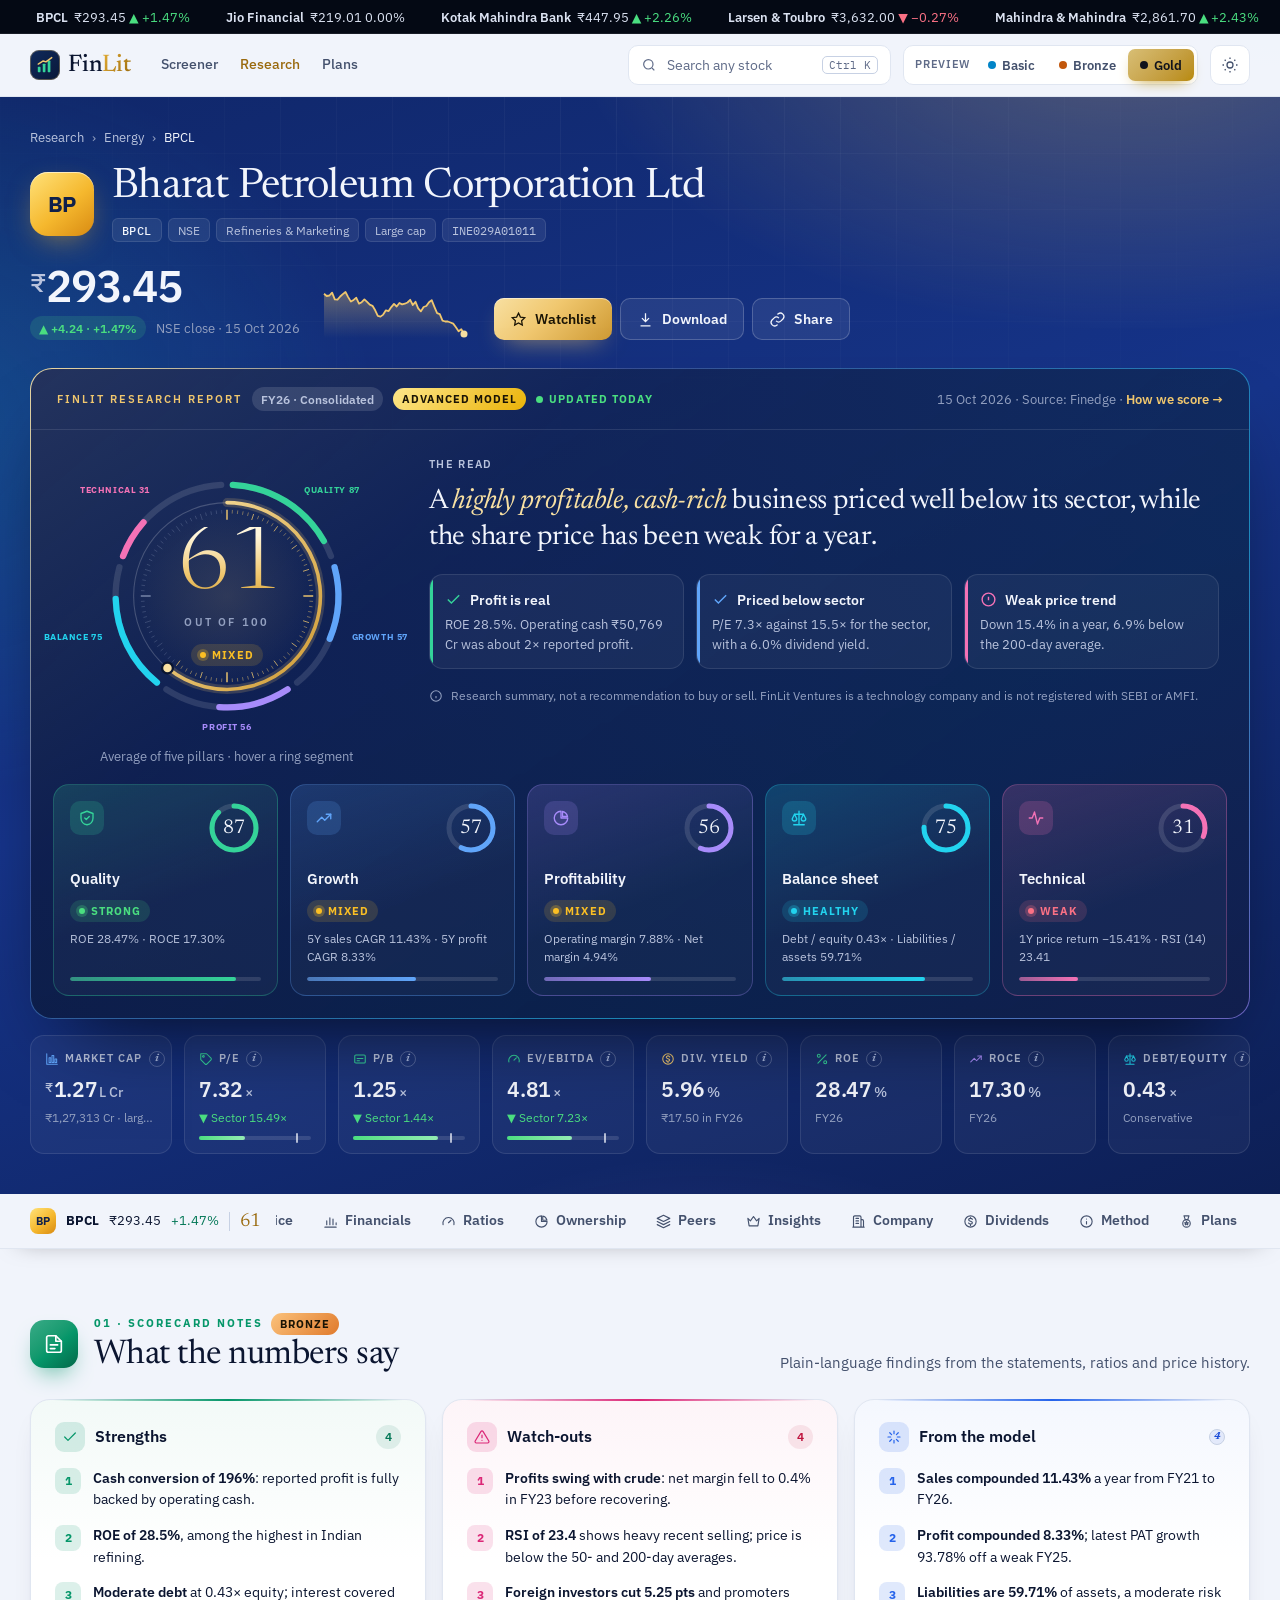
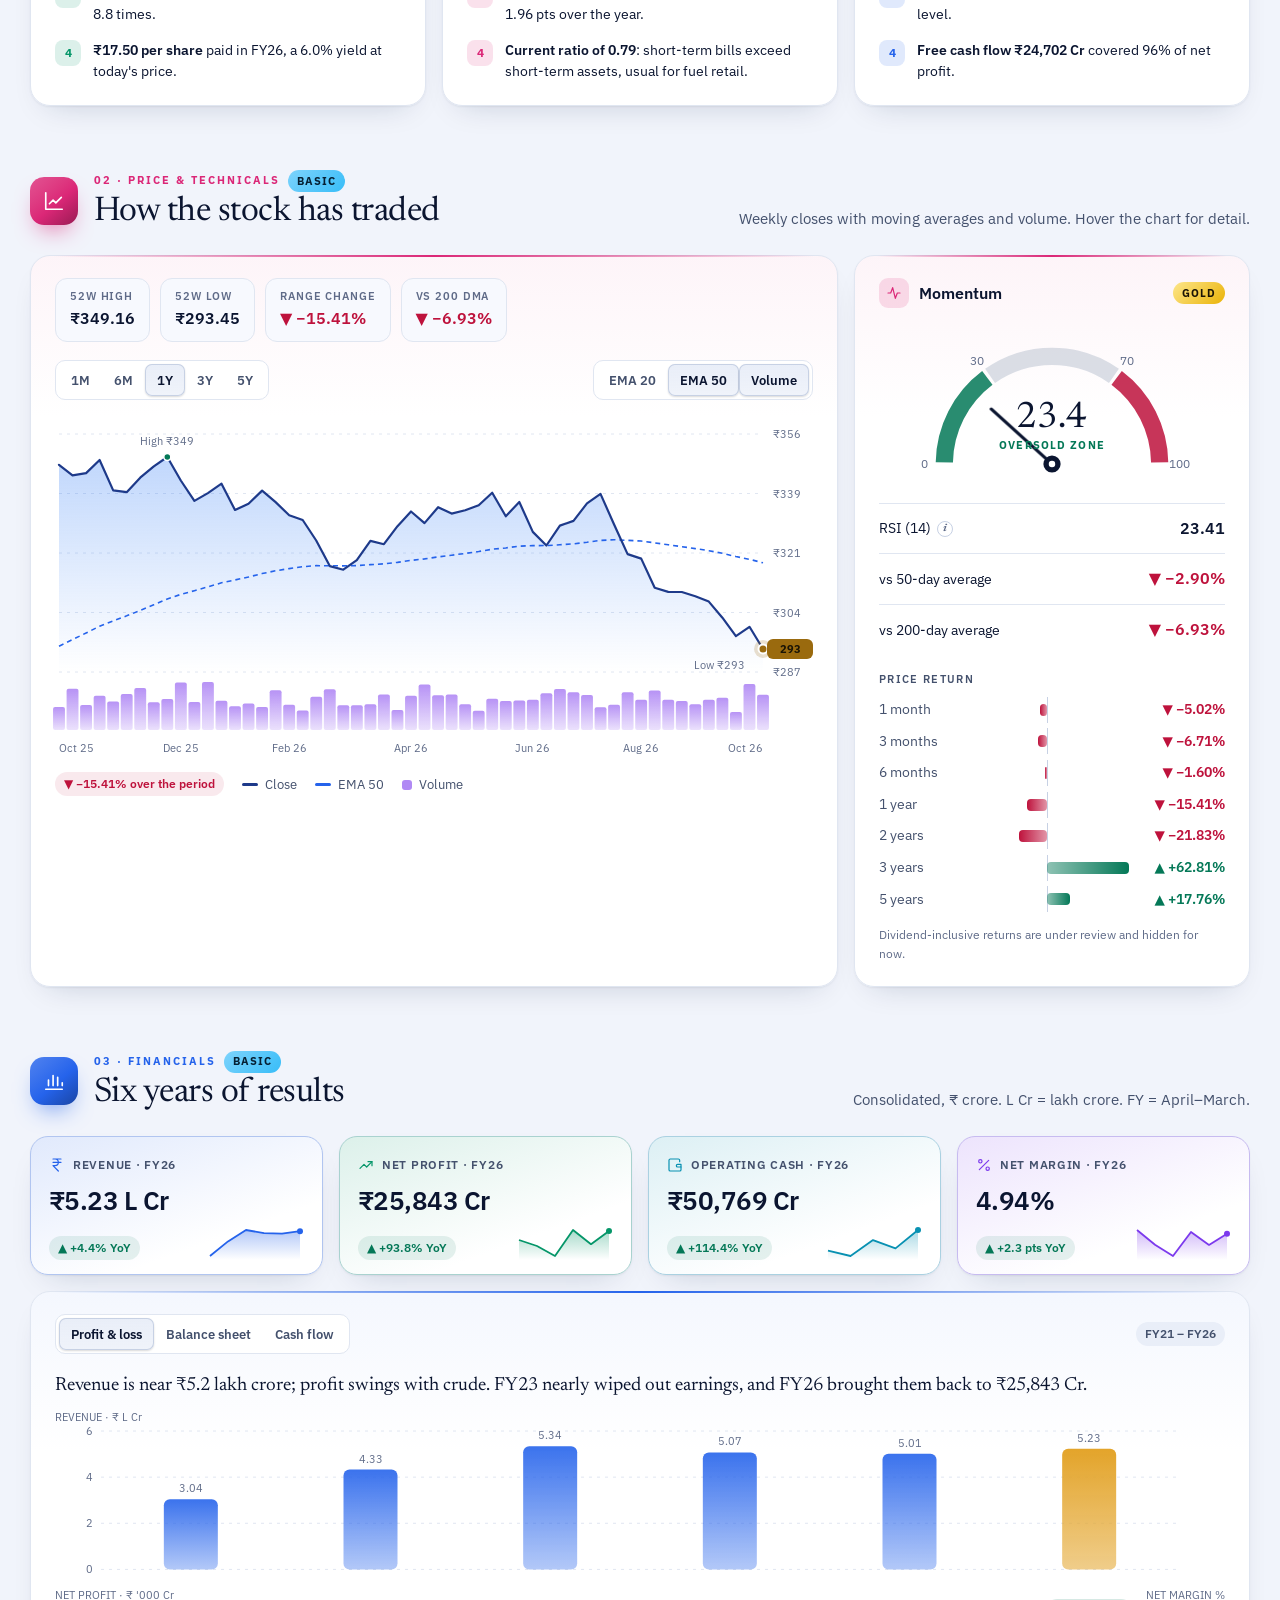
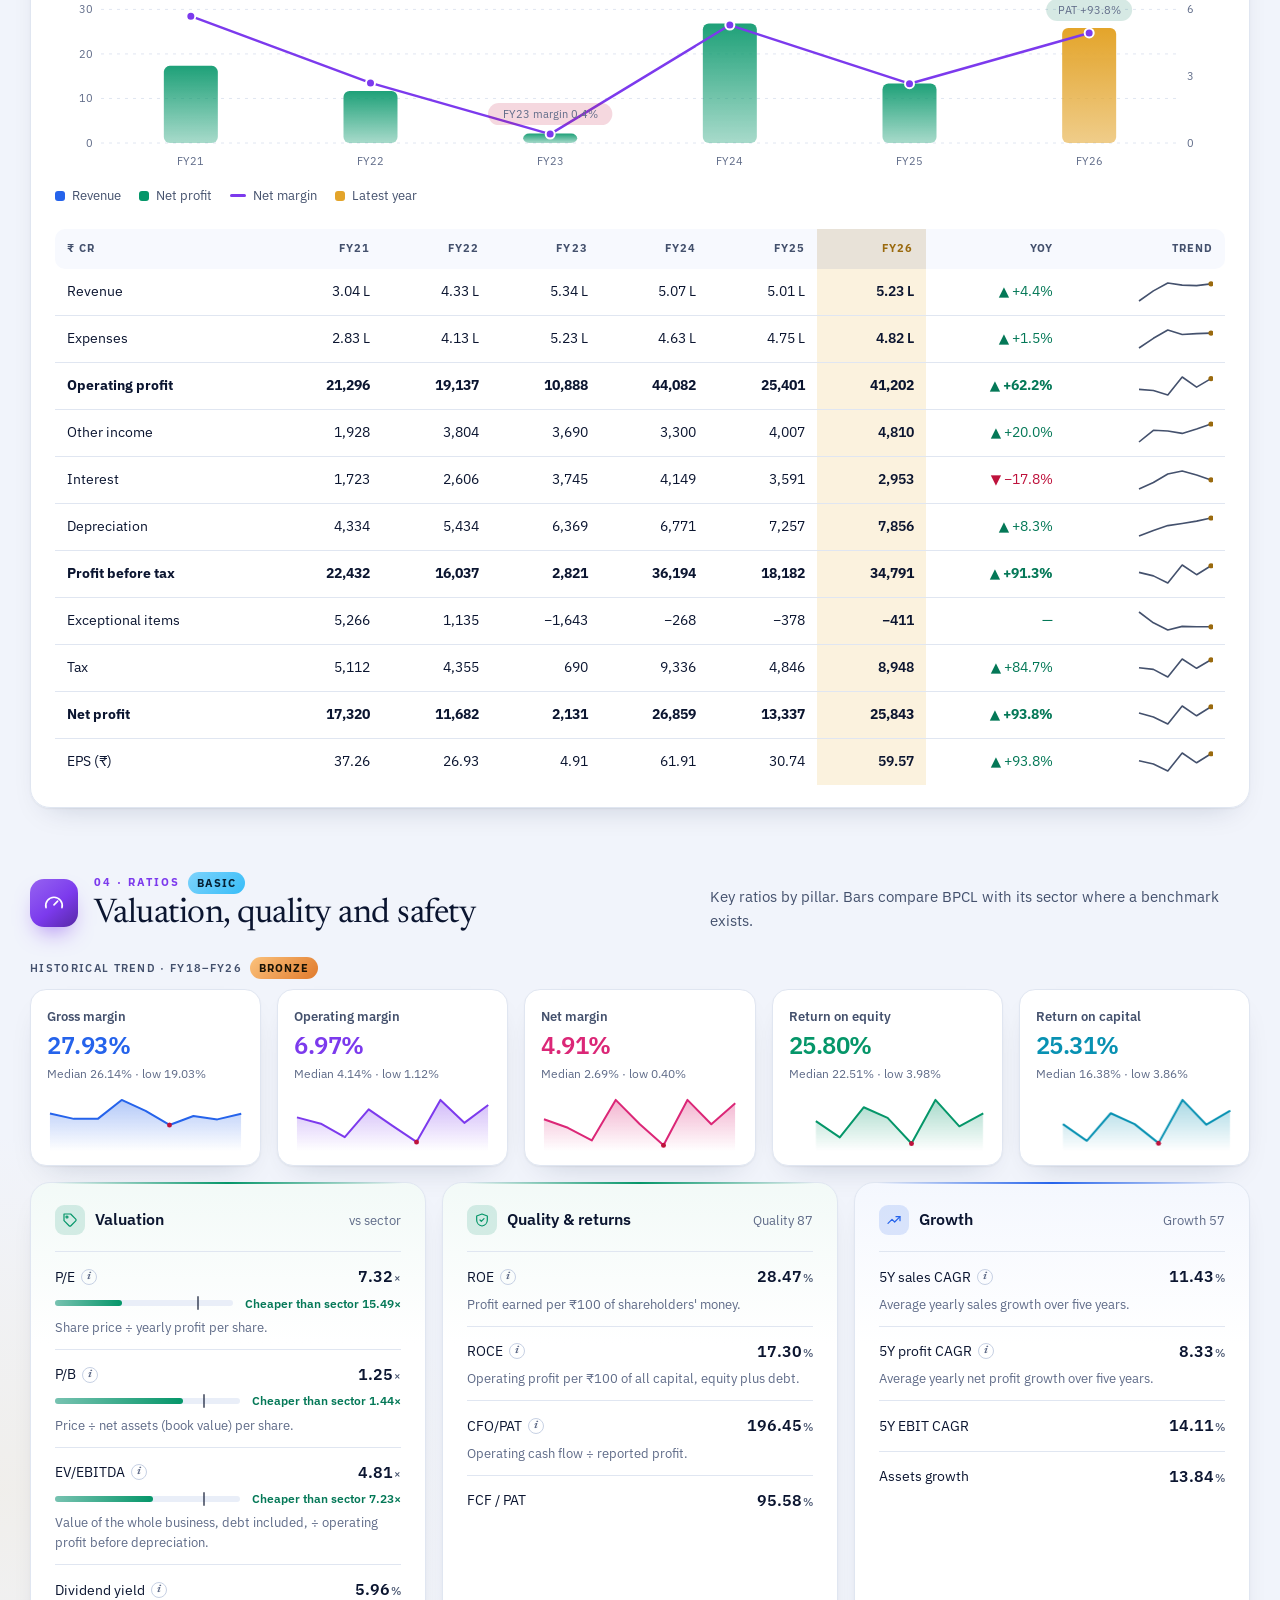
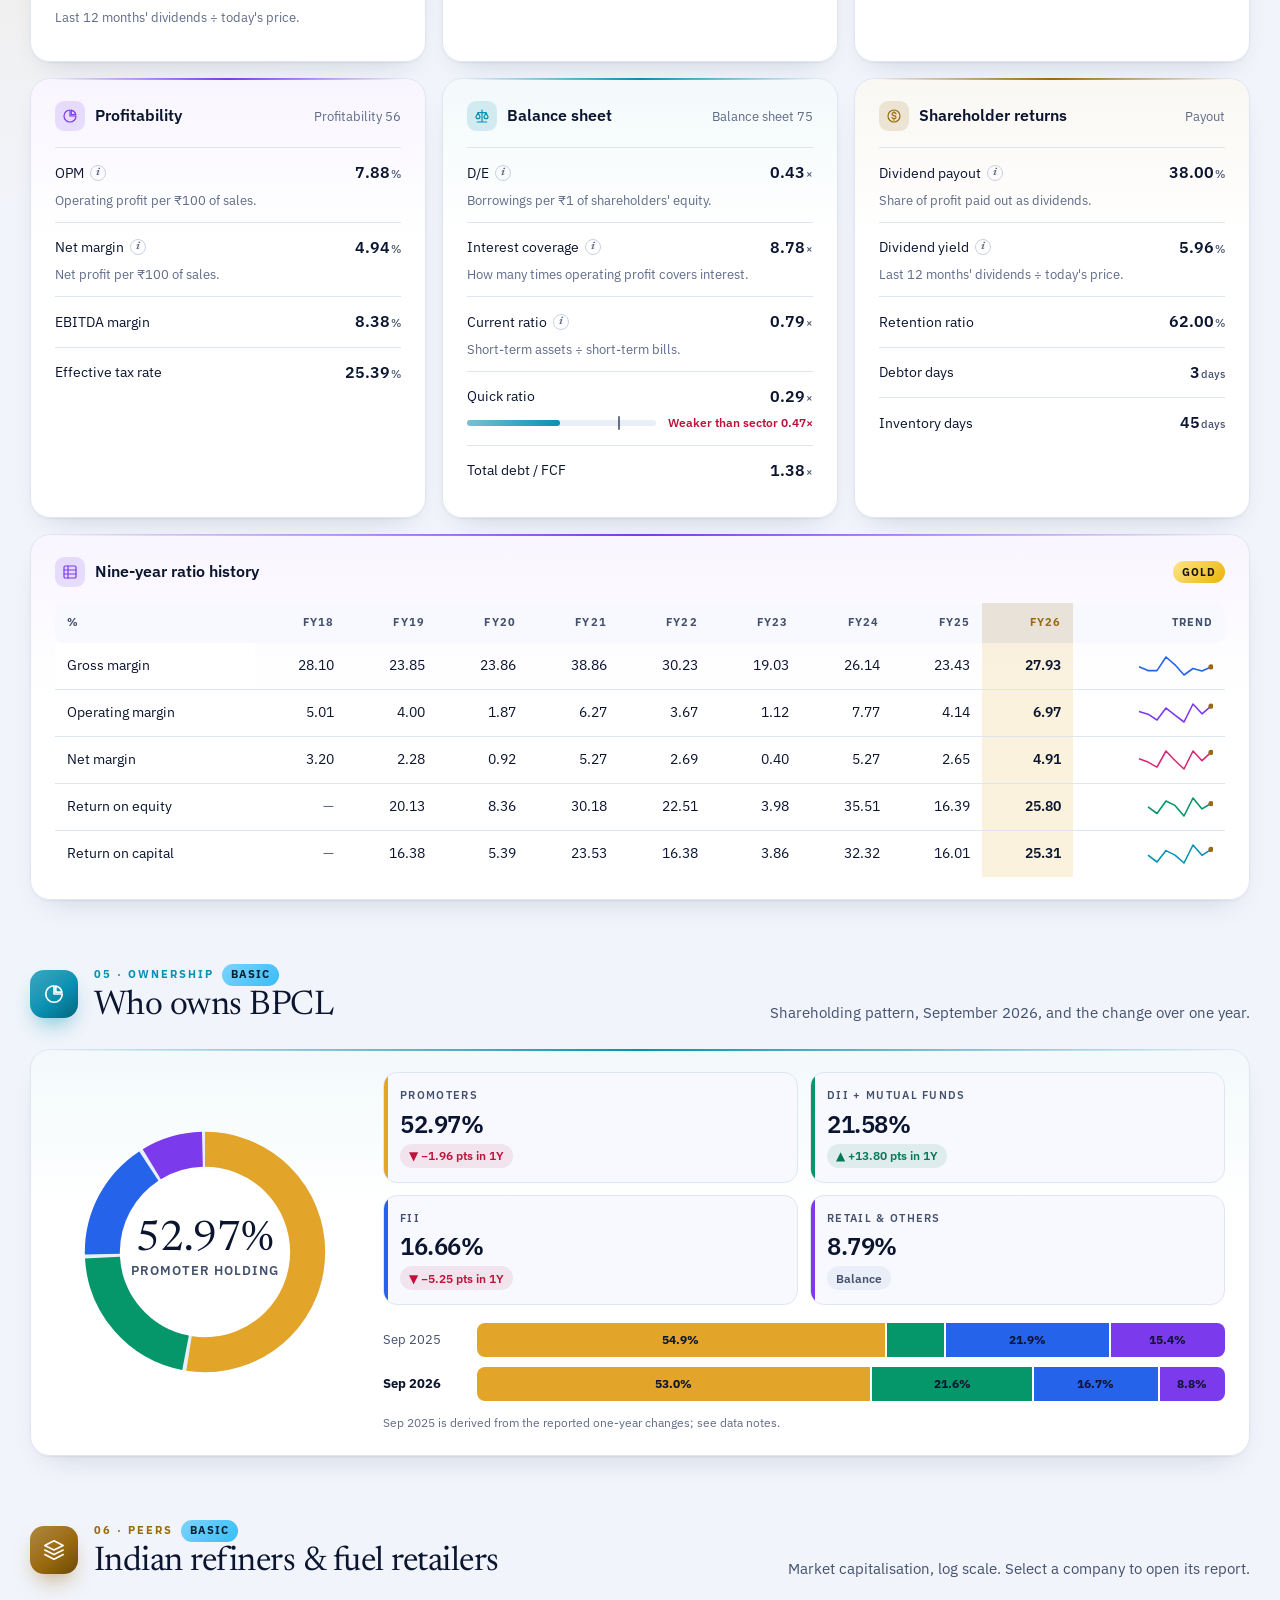
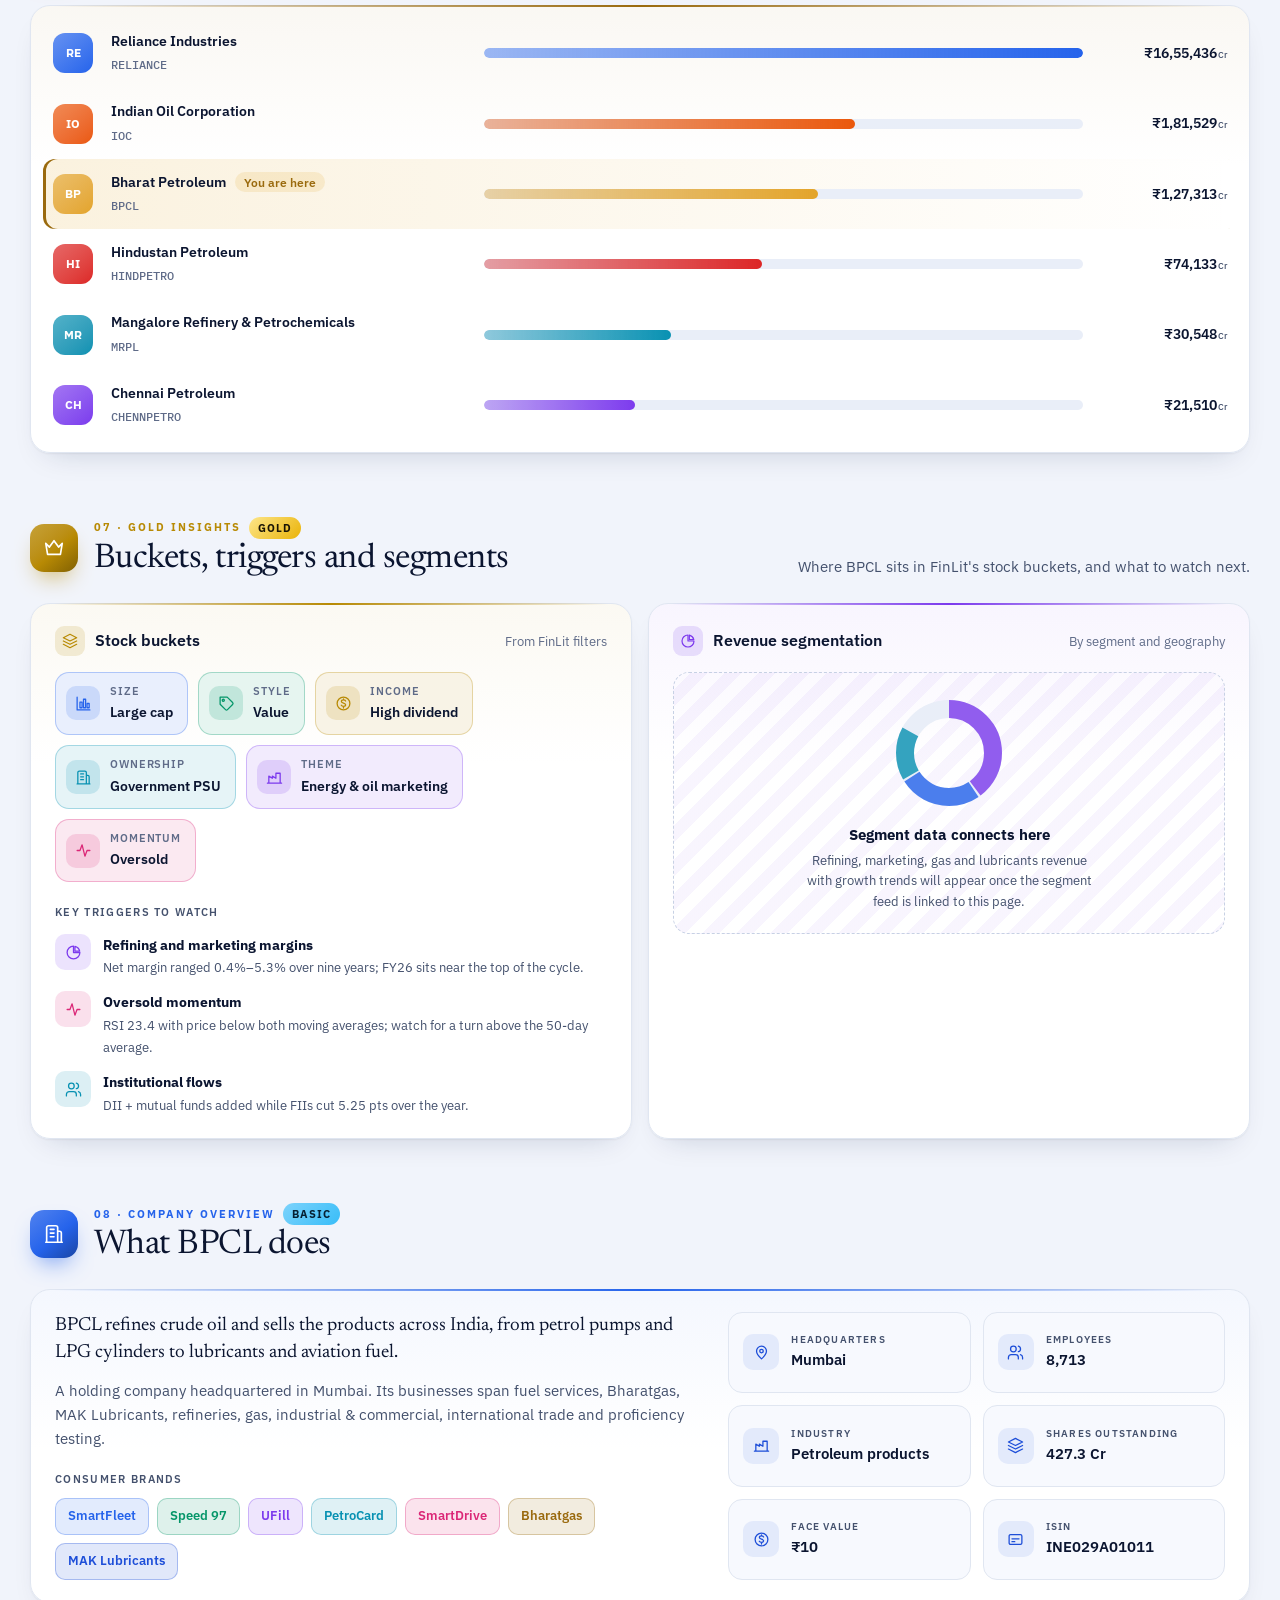
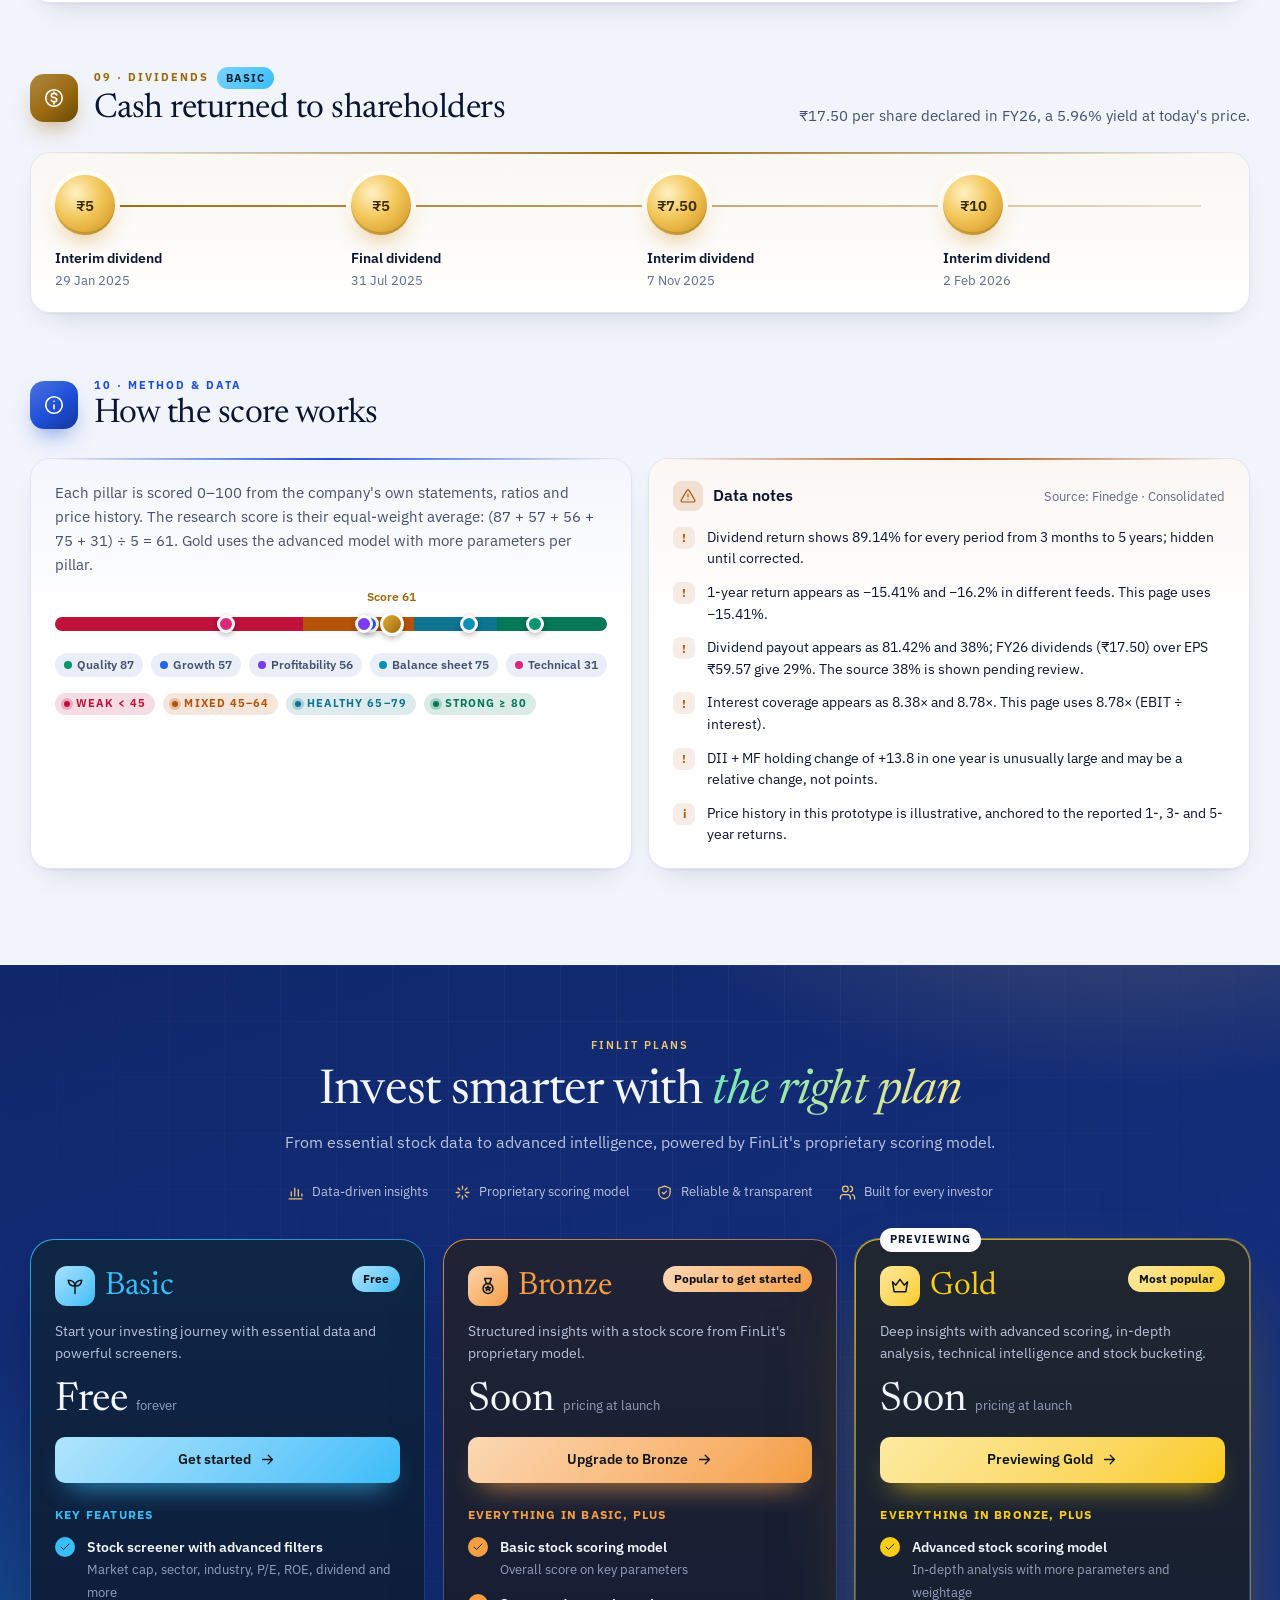
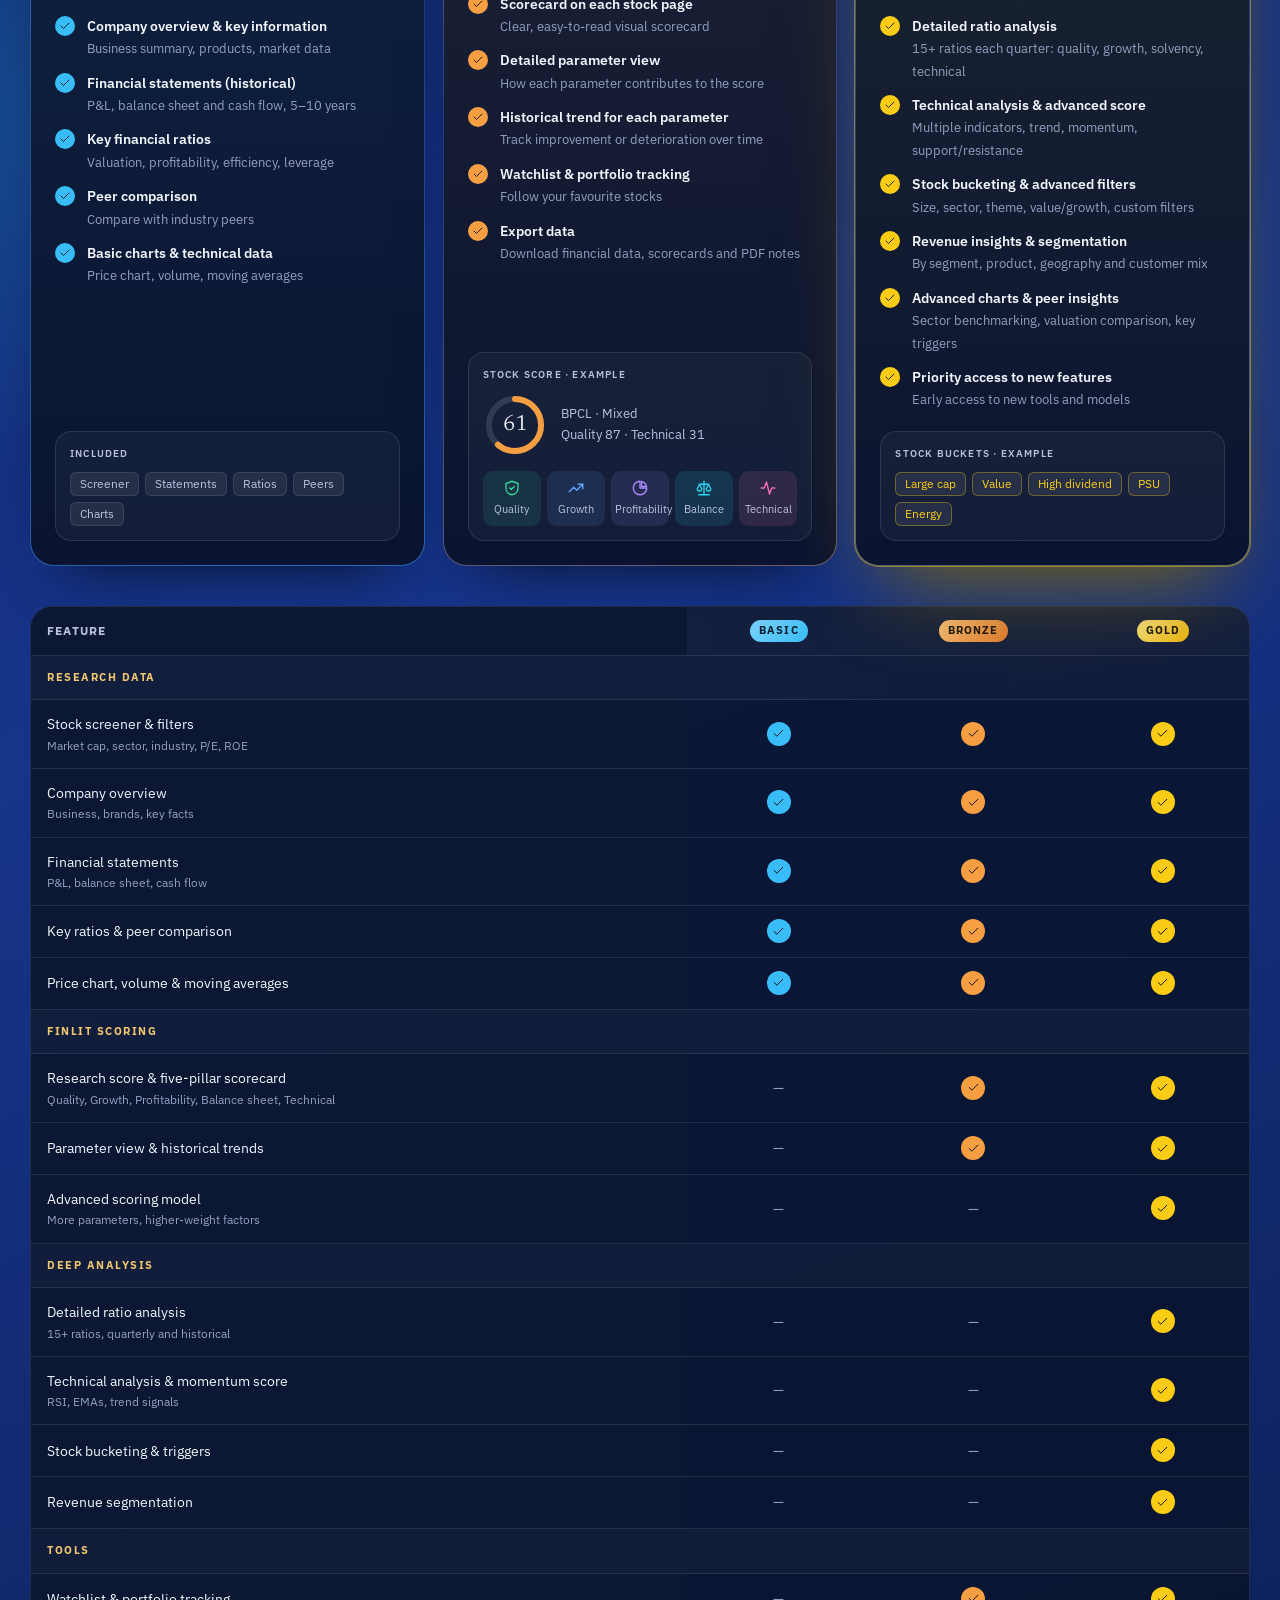
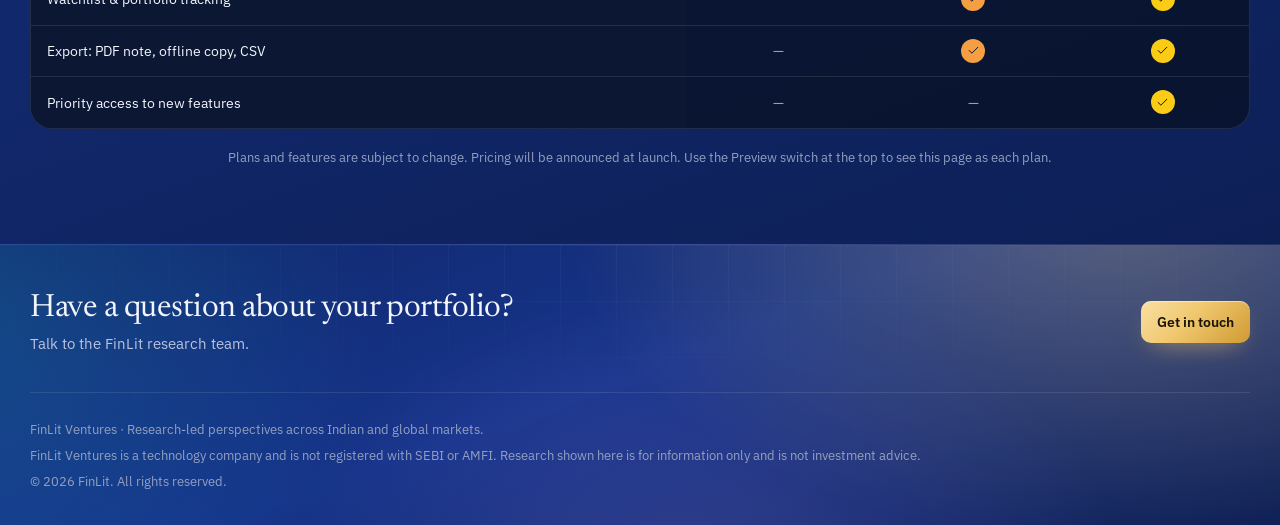
==== commit 092112cc: "Redesign research page with Basic/Bronze/Gold plans, richer visuals and smooth scrolling - Remove sc" ====
--- a/stock.html
+++ b/stock.html
@@ -4,748 +4,975 @@
 <meta charset="utf-8">
 <meta name="viewport" content="width=device-width, initial-scale=1, viewport-fit=cover">
 <title>BPCL Research · FinLit</title>
-<meta name="description" content="FinLit research report for Bharat Petroleum Corporation Ltd (BPCL): research score, pillars, financials, ratios, ownership and peers.">
+<meta name="description" content="FinLit research report for Bharat Petroleum Corporation Ltd (BPCL): research score, five pillars, financials, ratios, ownership, peers, plans and downloads.">
+<meta name="color-scheme" content="dark light">
 <link rel="preconnect" href="https://fonts.googleapis.com">
 <link rel="preconnect" href="https://fonts.gstatic.com" crossorigin>
-<link rel="stylesheet" href="https://fonts.googleapis.com/css2?family=Newsreader:opsz,wght@6..72,300;6..72,400;6..72,500&family=IBM+Plex+Sans:wght@400;500;600&family=IBM+Plex+Mono:wght@400;500&display=swap">
+<link rel="stylesheet" href="https://fonts.googleapis.com/css2?family=Newsreader:opsz,wght@6..72,300;6..72,400;6..72,500&family=IBM+Plex+Sans:wght@400;500;600;700&family=IBM+Plex+Mono:wght@400;500&display=swap">
 <script>
   (function () {
-    var t = null, m = null;
-    try { t = localStorage.getItem("finlit-theme"); m = localStorage.getItem("finlit-mode"); } catch (e) {}
+    var t = null, p = null;
+    try { t = localStorage.getItem("finlit-theme"); p = localStorage.getItem("finlit-plan"); } catch (e) {}
     if (!t) t = matchMedia("(prefers-color-scheme: light)").matches ? "light" : "dark";
+    if (["basic", "bronze", "gold"].indexOf(p) < 0) p = "gold";
     document.documentElement.setAttribute("data-theme", t);
-    document.documentElement.setAttribute("data-mode", m || "simple");
+    document.documentElement.setAttribute("data-plan", p);
   })();
 </script>
 <style>
-/* Layout concept: a private-bank research note. Compact identity bar, then the Research Report as the hero
-   (engraved score dial · pillar ledger · the read), then evidence sections in order of importance. */
+/* Concept: a private-bank research terminal. A rich hero band holds the Research Report (score dial, five colour-coded
+   pillars, the read, key numbers); every later section reuses the pillar colours so evidence links back to the score.
+   Content is tiered Basic / Bronze / Gold; locked sections stay visible behind an unlock card. */
 :root, :root[data-theme="dark"] {
-  --bg: #060D1A; --s1: #0B1526; --s2: #111D33; --s3: #18263F;
-  --border: rgba(201,214,236,.08); --border-strong: rgba(201,214,236,.16); --hairline-gold: rgba(212,175,97,.32);
-  --text: #ECE7DC; --muted: #9CA5B7; --faint: #7C8599;
-  --gold: #D4AF61; --gold-fill: #D4AF61; --gold-hover: #E4C88A; --gold-soft: rgba(212,175,97,.12); --on-gold: #1A1408;
-  --gain: #3DC48F; --loss: #F2796E; --warn: #E9B44C; --info: #86A9EA;
-  --gain-soft: rgba(61,196,143,.12); --loss-soft: rgba(242,121,110,.12);
-  --v-strong: #3DC48F; --v-healthy: #5FB3A1; --v-mixed: #9DB0CB; --v-weak: #F2796E;
-  --c1: #D4AF61; --c2: #7FA6E8; --c3: #5FB3A1; --c4: #B4BAC7; --c5: #B394C4;
-  --ink-line: #ECE7DC;
-  --shadow: inset 0 1px 0 rgba(255,255,255,.045), 0 1px 2px rgba(0,0,0,.35), 0 18px 40px -20px rgba(0,0,0,.6);
-  --card-top: color-mix(in oklab, var(--s1), #fff 2.5%);
-  --glow: rgba(212,175,97,.07);
-  --header: rgba(6,13,26,.8);
-  --grain: 0;
+  --bg: #060C1A; --s1: #0D182E; --s2: #122039; --s3: #1A2A48;
+  --border: rgba(150,175,225,.12); --border-strong: rgba(150,175,225,.24);
+  --text: #EEF2FA; --muted: #A7B2CC; --faint: #8390AD;
+  --gold: #EBC46A; --gold-2: #F7DE9C; --gold-deep: #C9952F; --gold-soft: rgba(235,196,106,.14); --on-gold: #1A1405;
+  --gain: #34D399; --loss: #FB7185; --warn: #F59E0B; --info: #60A5FA;
+  --gain-soft: rgba(52,211,153,.14); --loss-soft: rgba(251,113,133,.14); --info-soft: rgba(96,165,250,.14); --warn-soft: rgba(245,158,11,.14);
+  --p-quality: #34D399; --p-growth: #60A5FA; --p-profit: #A78BFA; --p-balance: #22D3EE; --p-tech: #F472B6;
+  --v-strong: #34D399; --v-healthy: #22D3EE; --v-mixed: #F59E0B; --v-weak: #FB7185;
+  --c1: #EBC46A; --c2: #60A5FA; --c3: #34D399; --c4: #A78BFA; --c5: #94A3B8;
+  --line: #F2D896; --area: #EBC46A;
+  --t-basic: #38BDF8; --t-bronze: #F59E42; --t-gold: #FACC15;
+  --shadow: inset 0 1px 0 rgba(255,255,255,.04), 0 1px 2px rgba(0,0,0,.4), 0 22px 44px -26px rgba(0,0,0,.75);
+  --lift: 0 1px 2px rgba(0,0,0,.4), 0 28px 50px -24px rgba(0,0,0,.8);
+  --header: rgba(6,12,26,.97);
+  --page-glow: radial-gradient(900px 600px at 100% 0%, rgba(96,165,250,.06), transparent 60%);
   color-scheme: dark;
   --serif: "Newsreader", Georgia, "Times New Roman", serif;
   --sans: "IBM Plex Sans", system-ui, -apple-system, "Segoe UI", Roboto, sans-serif;
   --mono: "IBM Plex Mono", ui-monospace, SFMono-Regular, Menlo, monospace;
 }
 :root[data-theme="light"] {
-  --bg: #F5F1E8; --s1: #FFFDF8; --s2: #FAF6EE; --s3: #EEE8DC;
-  --border: #E4DDCF; --border-strong: #CFC6B3; --hairline-gold: rgba(126,93,16,.35);
-  --text: #0B1628; --muted: #4C566A; --faint: #666E7F;
-  --gold: #7E5D10; --gold-fill: #B8913F; --gold-hover: #6F5112; --gold-soft: rgba(126,93,16,.08); --on-gold: #FFFFFF;
-  --gain: #086F4A; --loss: #B5362F; --warn: #875A0C; --info: #2A5DB5;
-  --gain-soft: rgba(8,111,74,.09); --loss-soft: rgba(181,54,47,.08);
-  --v-strong: #086F4A; --v-healthy: #256F61; --v-mixed: #4F6582; --v-weak: #B5362F;
-  --c1: #9C7A2E; --c2: #3E67A8; --c3: #256F61; --c4: #8A919E; --c5: #7E6596;
-  --ink-line: #0B1628;
-  --shadow: inset 0 1px 0 #fff, 0 1px 2px rgba(60,45,20,.06), 0 14px 32px -18px rgba(60,45,20,.2);
-  --card-top: var(--s1);
-  --glow: rgba(184,145,63,.08);
-  --header: rgba(245,241,232,.84);
-  --grain: .035;
+  --bg: #F1F4FB; --s1: #FFFFFF; --s2: #F7F9FE; --s3: #E9EEF8;
+  --border: #E0E6F1; --border-strong: #C7D1E4;
+  --text: #0B1530; --muted: #44516D; --faint: #5F6B88;
+  --gold: #9A6A0E; --gold-2: #E3AC34; --gold-deep: #9A6A0E; --gold-soft: rgba(227,172,52,.16); --on-gold: #1A1405;
+  --gain: #047857; --loss: #BE123C; --warn: #B45309; --info: #1D4ED8;
+  --gain-soft: rgba(4,120,87,.10); --loss-soft: rgba(190,18,60,.09); --info-soft: rgba(29,78,216,.09); --warn-soft: rgba(180,83,9,.10);
+  --p-quality: #059669; --p-growth: #2563EB; --p-profit: #7C3AED; --p-balance: #0891B2; --p-tech: #DB2777;
+  --v-strong: #047857; --v-healthy: #0E7490; --v-mixed: #B45309; --v-weak: #BE123C;
+  --c1: #E3A42A; --c2: #2563EB; --c3: #059669; --c4: #7C3AED; --c5: #94A3B8;
+  --line: #1E3A8A; --area: #3B82F6;
+  --t-basic: #0284C7; --t-bronze: #C2570C; --t-gold: #B88A04;
+  --shadow: 0 1px 2px rgba(15,30,70,.06), 0 14px 32px -18px rgba(15,30,70,.22);
+  --lift: 0 2px 4px rgba(15,30,70,.06), 0 26px 46px -22px rgba(15,30,70,.32);
+  --header: rgba(241,244,251,.97);
+  --page-glow: radial-gradient(900px 600px at 100% 0%, rgba(37,99,235,.08), transparent 60%), radial-gradient(800px 600px at 0% 40%, rgba(227,172,52,.08), transparent 60%);
   color-scheme: light;
 }
+/* Rich bands (hero, plans, footer) keep their own palette in both themes */
+.band {
+  --text: #F2F5FC; --muted: #B9C3DD; --faint: #93A0C0;
+  --s1: rgba(255,255,255,.045); --s2: rgba(255,255,255,.075); --s3: rgba(255,255,255,.12);
+  --border: rgba(255,255,255,.10); --border-strong: rgba(255,255,255,.2);
+  --gold: #F0C76E; --gold-2: #F8E0A2; --gold-deep: #CF9A33; --gold-soft: rgba(240,199,110,.16);
+  --gain: #4ADE80; --loss: #FB7185; --gain-soft: rgba(74,222,128,.15); --loss-soft: rgba(251,113,133,.15);
+  --p-quality: #34D399; --p-growth: #60A5FA; --p-profit: #A78BFA; --p-balance: #22D3EE; --p-tech: #F472B6;
+  --v-strong: #4ADE80; --v-healthy: #22D3EE; --v-mixed: #FBBF24; --v-weak: #FB7185;
+  --t-basic: #38BDF8; --t-bronze: #F59E42; --t-gold: #FACC15;
+  color: var(--text); color-scheme: dark; position: relative; isolation: isolate;
+  background: radial-gradient(900px 520px at 88% -8%, rgba(240,199,110,.20), transparent 62%), radial-gradient(800px 620px at -8% 30%, rgba(96,165,250,.18), transparent 60%), radial-gradient(700px 520px at 55% 125%, rgba(52,211,153,.12), transparent 60%), linear-gradient(180deg, #071329, #050B18);
+}
+:root[data-theme="light"] .band { background: radial-gradient(900px 520px at 88% -8%, rgba(240,199,110,.30), transparent 62%), radial-gradient(800px 620px at -8% 30%, rgba(34,211,238,.20), transparent 60%), radial-gradient(700px 520px at 55% 125%, rgba(167,139,250,.22), transparent 60%), linear-gradient(160deg, #10276A 0%, #16348A 48%, #0D1F55 100%); }
+.band::before { content: ""; position: absolute; inset: 0; z-index: -1; pointer-events: none;
+  background-image: linear-gradient(rgba(255,255,255,.045) 1px, transparent 1px), linear-gradient(90deg, rgba(255,255,255,.045) 1px, transparent 1px); background-size: 56px 56px;
+  -webkit-mask-image: radial-gradient(ellipse 80% 70% at 50% 0%, #000, transparent 75%); mask-image: radial-gradient(ellipse 80% 70% at 50% 0%, #000, transparent 75%); }
 * { box-sizing: border-box; }
-html { scroll-behavior: smooth; scroll-padding-top: 124px; -webkit-text-size-adjust: 100%; }
-body {
-  margin: 0; color: var(--text); font: 15px/1.6 var(--sans);
-  background: radial-gradient(1200px 520px at 50% -240px, var(--glow), transparent 60%), var(--bg);
-  background-color: var(--bg);
-  font-variant-numeric: tabular-nums lining-nums; -webkit-font-smoothing: antialiased;
-  transition: background-color .2s ease, color .2s ease;
-  overflow-x: hidden;
-}
-body::before { content: ""; position: fixed; inset: 0; pointer-events: none; z-index: 100; opacity: var(--grain); mix-blend-mode: multiply;
-  background: url("data:image/svg+xml,%3Csvg xmlns='http://www.w3.org/2000/svg' width='160' height='160'%3E%3Cfilter id='n'%3E%3CfeTurbulence baseFrequency='.9' numOctaves='2'/%3E%3C/filter%3E%3Crect width='100%25' height='100%25' filter='url(%23n)'/%3E%3C/svg%3E"); }
-.wrap { max-width: 1240px; margin: 0 auto; padding-left: max(20px, env(safe-area-inset-left, 0px)); padding-right: max(20px, env(safe-area-inset-right, 0px)); }
+html { scroll-padding-top: 128px; -webkit-text-size-adjust: 100%; }
+body { margin: 0; color: var(--text); background: var(--page-glow), var(--bg); background-color: var(--bg); font: 15px/1.6 var(--sans); font-variant-numeric: tabular-nums lining-nums; -webkit-font-smoothing: antialiased; overflow-x: hidden; }
+.wrap { max-width: 1260px; margin: 0 auto; padding-left: max(20px, env(safe-area-inset-left, 0px)); padding-right: max(20px, env(safe-area-inset-right, 0px)); }
 button { font: inherit; color: inherit; }
 a { color: inherit; }
-:focus-visible { outline: 2px solid var(--gold); outline-offset: 2px; border-radius: 4px; }
+:focus-visible { outline: 2px solid var(--gold); outline-offset: 2px; border-radius: 6px; }
+[hidden] { display: none !important; }
 .label { font-size: 11px; font-weight: 600; text-transform: uppercase; letter-spacing: .12em; color: var(--muted); }
-.eyebrow { font-size: 11px; font-weight: 600; text-transform: uppercase; letter-spacing: .16em; color: var(--gold); }
+.eyebrow { font-size: 11px; font-weight: 600; text-transform: uppercase; letter-spacing: .18em; color: var(--gold); }
 .mono { font-family: var(--mono); }
-.rs { font-size: .62em; color: var(--muted); margin-right: .08em; vertical-align: .32em; font-weight: 500; }
-.unit { font-size: .7em; color: var(--muted); font-weight: 500; margin-left: .15em; }
+.rs { font-size: .6em; color: var(--muted); margin-right: .06em; vertical-align: .38em; font-weight: 500; }
+.unit { font-size: .66em; color: var(--muted); font-weight: 500; margin-left: .12em; }
 .pos { color: var(--gain); } .neg { color: var(--loss); } .muted { color: var(--muted); } .faint { color: var(--faint); }
-.serif { font-family: var(--serif); }
-[hidden] { display: none !important; }
-html[data-mode="simple"] .pro { display: none !important; }
-html[data-mode="pro"] .simple-only { display: none !important; }
-
-/* ---------- Top bar ---------- */
-.top { position: sticky; top: 0; z-index: 40; background: var(--header); backdrop-filter: saturate(140%) blur(14px); -webkit-backdrop-filter: saturate(140%) blur(14px); border-bottom: 1px solid var(--border); padding-top: env(safe-area-inset-top, 0px); }
-.top .wrap { display: flex; align-items: center; gap: 14px; height: 60px; }
-.logo { display: inline-flex; align-items: flex-end; gap: 7px; text-decoration: none; font-family: var(--serif); font-size: 23px; font-weight: 500; letter-spacing: -.01em; line-height: 1; }
-.logo b { color: var(--gold); font-weight: 500; }
-.logo svg { width: 20px; height: 20px; margin-bottom: 2px; }
-.search { flex: 1; max-width: 420px; display: flex; align-items: center; gap: 10px; height: 38px; padding: 0 12px; border: 1px solid var(--border); border-radius: 8px; background: var(--s1); color: var(--faint); cursor: pointer; min-width: 0; }
-.search:hover { border-color: var(--border-strong); }
-.search span.t { flex: 1; text-align: left; white-space: nowrap; overflow: hidden; text-overflow: ellipsis; font-size: 14px; }
-.kbd { font: 11px var(--mono); padding: 1px 6px; border: 1px solid var(--border-strong); border-radius: 4px; color: var(--faint); }
+.ico { width: 18px; height: 18px; flex: none; }
+.chip { display: inline-flex; align-items: center; gap: 5px; height: 24px; padding: 0 9px; border-radius: 999px; font-size: 12px; font-weight: 600; white-space: nowrap; }
+.chip.up { color: var(--gain); background: var(--gain-soft); } .chip.down { color: var(--loss); background: var(--loss-soft); }
+.chip.gold { color: var(--gold); background: var(--gold-soft); } .chip.info { color: var(--info); background: var(--info-soft); }
+.chip.ghost { color: var(--muted); background: var(--s3); }
+.vd { display: inline-flex; align-items: center; gap: 6px; height: 22px; padding: 0 9px; border-radius: 999px; font-size: 10.5px; font-weight: 700; letter-spacing: .1em; text-transform: uppercase; background: color-mix(in srgb, currentColor 14%, transparent); white-space: nowrap; }
+.vd::before { content: ""; width: 6px; height: 6px; border-radius: 50%; background: currentColor; box-shadow: 0 0 0 3px color-mix(in srgb, currentColor 25%, transparent); }
+.vd.strong { color: var(--v-strong); } .vd.healthy { color: var(--v-healthy); } .vd.mixed { color: var(--v-mixed); } .vd.weak { color: var(--v-weak); }
+.tier { display: inline-flex; align-items: center; gap: 5px; height: 22px; padding: 0 9px; border-radius: 999px; font-size: 10.5px; font-weight: 700; letter-spacing: .1em; text-transform: uppercase; color: #1A1405; white-space: nowrap; }
+.tier.basic { background: linear-gradient(135deg, #7DD3FC, #38BDF8); color: #062033; }
+.tier.bronze { background: linear-gradient(135deg, #FBC27C, #E07A2C); }
+.tier.gold { background: linear-gradient(135deg, #FDE68A, #EAB308); }
+.tier svg { width: 12px; height: 12px; }
+
+/* ---------- Ticker tape ---------- */
+.tape { background: #040914; color: #DCE3F2; border-bottom: 1px solid rgba(255,255,255,.08); overflow: hidden; height: 34px; display: flex; align-items: center; font-size: 12.5px; }
+.tape-track { display: flex; gap: 36px; white-space: nowrap; padding-left: 36px; animation: tape 70s linear infinite; will-change: transform; }
+.tape:hover .tape-track { animation-play-state: paused; }
+.tape-track b { font-weight: 600; margin-right: 6px; }
+.tape-track .u { color: #4ADE80; } .tape-track .d { color: #FB7185; }
+@keyframes tape { to { transform: translateX(-50%); } }
+
+/* ---------- Top bar (solid: no blur, for smooth scrolling) ---------- */
+.top { position: sticky; top: 0; z-index: 40; background: var(--header); border-bottom: 1px solid var(--border); padding-top: env(safe-area-inset-top, 0px); }
+.top .wrap { display: flex; align-items: center; gap: 12px; height: 62px; }
+.logo { display: inline-flex; align-items: center; gap: 8px; text-decoration: none; font-family: var(--serif); font-size: 24px; font-weight: 500; letter-spacing: -.01em; line-height: 1; flex: none; }
+.logo b { font-weight: 500; background: linear-gradient(120deg, var(--gold-2), var(--gold-deep)); -webkit-background-clip: text; background-clip: text; color: transparent; }
+.logo .mk { width: 30px; height: 30px; border-radius: 9px; display: grid; place-items: center; background: linear-gradient(135deg, #0F2A5C, #0A1838); box-shadow: inset 0 0 0 1px rgba(240,199,110,.35); }
+.logo .mk svg { width: 18px; height: 18px; }
+.topnav { display: flex; gap: 2px; margin-left: 8px; }
+.topnav a { text-decoration: none; font-size: 13.5px; font-weight: 500; color: var(--muted); padding: 8px 10px; border-radius: 8px; transition: color .15s, background-color .15s; white-space: nowrap; }
+.topnav a:hover { color: var(--text); background: var(--s3); }
+.topnav a.hl { color: var(--gold); }
+.search { flex: 1; max-width: 280px; display: flex; align-items: center; gap: 10px; height: 40px; padding: 0 12px; border: 1px solid var(--border); border-radius: 10px; background: var(--s1); color: var(--faint); cursor: pointer; min-width: 0; transition: border-color .15s; }
+.search:hover { border-color: var(--gold); }
+.search .t { flex: 1; text-align: left; white-space: nowrap; overflow: hidden; text-overflow: ellipsis; font-size: 14px; }
+.kbd { font: 11px var(--mono); padding: 1px 6px; border: 1px solid var(--border-strong); border-radius: 5px; color: var(--faint); }
 .grow { flex: 1; }
-.seg { display: inline-flex; padding: 3px; border: 1px solid var(--border); border-radius: 8px; background: var(--s1); flex: none; }
-.seg button { border: 0; background: none; padding: 5px 11px; border-radius: 6px; cursor: pointer; color: var(--muted); font-size: 12.5px; font-weight: 500; white-space: nowrap; transition: color .14s, background-color .14s; }
+.seg { position: relative; display: inline-flex; padding: 3px; border: 1px solid var(--border); border-radius: 10px; background: var(--s1); flex: none; }
+.seg button { position: relative; z-index: 1; border: 0; background: none; padding: 6px 12px; border-radius: 7px; cursor: pointer; color: var(--muted); font-size: 12.5px; font-weight: 600; white-space: nowrap; transition: color .15s, background-color .15s; display: inline-flex; align-items: center; gap: 6px; }
 .seg button:hover { color: var(--text); }
-.seg button[aria-pressed="true"] { background: var(--s3); color: var(--text); box-shadow: inset 0 0 0 1px var(--border-strong); }
-.icon-btn { width: 38px; height: 38px; flex: none; display: grid; place-items: center; border: 1px solid var(--border); border-radius: 8px; background: var(--s1); cursor: pointer; color: var(--muted); transition: color .14s, border-color .14s; }
-.icon-btn:hover { color: var(--text); border-color: var(--border-strong); }
-.icon-btn svg { width: 17px; height: 17px; }
-
-/* ---------- Identity bar ---------- */
-.identity { display: flex; align-items: center; justify-content: space-between; gap: 24px; padding-block: 26px 22px; flex-wrap: wrap; }
-.id-left { min-width: 0; }
-.id-left h1 { font-family: var(--serif); font-weight: 400; font-size: clamp(26px, 3vw, 34px); line-height: 1.15; letter-spacing: -.012em; margin: 0 0 8px; text-wrap: balance; }
-.chips { display: flex; flex-wrap: wrap; gap: 6px 14px; align-items: center; font-size: 13px; color: var(--muted); }
-.chips .tick { font-family: var(--mono); color: var(--text); font-weight: 500; letter-spacing: .04em; }
-.chips .sep { width: 3px; height: 3px; border-radius: 50%; background: var(--faint); }
-.id-right { display: flex; align-items: center; gap: 22px; flex-wrap: wrap; }
-.quote .px { font-size: 34px; font-weight: 500; letter-spacing: -.02em; line-height: 1.05; }
-.quote .chg { display: flex; align-items: center; gap: 10px; margin-top: 4px; font-size: 13px; }
-.delta { font-weight: 600; }
-.r52 { width: 150px; }
-.r52 .bar { position: relative; height: 3px; background: var(--s3); border-radius: 2px; margin: 9px 0 6px; }
-.r52 .bar b { position: absolute; top: 50%; width: 9px; height: 9px; border-radius: 50%; background: var(--text); transform: translate(-50%,-50%); box-shadow: 0 0 0 3px var(--bg); }
-.r52 .ends { display: flex; justify-content: space-between; font-size: 11.5px; color: var(--faint); }
-.btn { display: inline-flex; align-items: center; justify-content: center; gap: 7px; height: 38px; padding: 0 14px; border-radius: 6px; border: 1px solid var(--border-strong); background: var(--s1); cursor: pointer; font-size: 13.5px; font-weight: 500; white-space: nowrap; transition: background-color .14s, border-color .14s, color .14s; }
-.btn:hover { border-color: var(--gold); }
-.btn svg { width: 16px; height: 16px; }
-.btn.primary { background: var(--gold-fill); border-color: var(--gold-fill); color: var(--on-gold); }
-:root[data-theme="light"] .btn.primary { background: var(--gold); border-color: var(--gold); }
-.btn.primary:hover { background: var(--gold-hover); border-color: var(--gold-hover); }
-.btn.on { background: var(--gold-soft); border-color: var(--gold); color: var(--gold); }
-.btn-row { display: flex; gap: 8px; }
-
-/* ---------- Report hero ---------- */
-.report { position: relative; overflow: hidden; border-radius: 12px; border: 1px solid var(--border);
-  background: linear-gradient(180deg, var(--card-top), var(--s1) 160px); box-shadow: var(--shadow); }
-.report::before { content: ""; position: absolute; left: 24px; right: 24px; top: 0; height: 1px; z-index: 1; transform-origin: center;
-  background: linear-gradient(90deg, transparent, var(--hairline-gold) 18%, var(--gold) 50%, var(--hairline-gold) 82%, transparent); animation: rule .5s ease-out both; }
-@keyframes rule { from { transform: scaleX(0); } to { transform: scaleX(1); } }
-.report-head { display: flex; justify-content: space-between; align-items: center; gap: 12px; padding: 18px 28px 0; flex-wrap: wrap; }
-.report-head .meta { font-size: 12.5px; color: var(--faint); }
-.report-head .meta a { color: var(--gold); text-decoration: none; font-weight: 500; }
-.report-body { display: grid; grid-template-columns: 330px minmax(0, 1.15fr) minmax(0, 1fr); gap: 0; padding: 8px 0 0; }
-.dial-col { padding: 14px 8px 26px 28px; display: flex; flex-direction: column; align-items: center; }
-.dial { width: 296px; height: 248px; position: relative; }
+.seg button[aria-pressed="true"] { background: linear-gradient(180deg, var(--s3), color-mix(in srgb, var(--s3) 70%, transparent)); color: var(--text); box-shadow: inset 0 0 0 1px var(--border-strong), 0 1px 2px rgba(0,0,0,.15); }
+.planseg .lbl { font-size: 11px; color: var(--faint); font-weight: 600; padding: 0 6px 0 8px; align-self: center; letter-spacing: .06em; text-transform: uppercase; }
+.planseg button i { width: 8px; height: 8px; border-radius: 50%; background: var(--tc); }
+.planseg button[aria-pressed="true"] { background: linear-gradient(135deg, color-mix(in srgb, var(--tc) 55%, #fff), var(--tc)); color: #10131C; box-shadow: 0 6px 16px -8px var(--tc); }
+.planseg button[aria-pressed="true"] i { background: #10131C; }
+.icon-btn { width: 40px; height: 40px; flex: none; display: grid; place-items: center; border: 1px solid var(--border); border-radius: 10px; background: var(--s1); cursor: pointer; color: var(--muted); transition: color .15s, border-color .15s; }
+.icon-btn:hover { color: var(--gold); border-color: var(--gold); }
+.icon-btn svg { width: 18px; height: 18px; }
+
+/* ---------- Hero ---------- */
+.hero { overflow: hidden; padding-block: 30px 40px; }
+.crumbs { font-size: 12.5px; color: var(--faint); display: flex; gap: 8px; align-items: center; margin-bottom: 18px; }
+.crumbs a { text-decoration: none; color: var(--muted); } .crumbs a:hover { color: var(--gold); }
+.idrow { display: flex; flex-wrap: wrap; justify-content: space-between; gap: 22px 32px; align-items: flex-end; }
+.idrow .idl { flex: 1 1 560px; }
+.idl { display: flex; gap: 18px; align-items: center; min-width: 0; }
+.badge { width: 64px; height: 64px; flex: none; border-radius: 18px; display: grid; place-items: center; font: 700 22px/1 var(--sans); letter-spacing: -.02em; color: #10204A;
+  background: linear-gradient(140deg, #FFE27A, #F5B82E 55%, #D88A12); box-shadow: 0 10px 30px -10px rgba(245,184,46,.6), inset 0 1px 0 rgba(255,255,255,.6); }
+.idl h1 { font-family: var(--serif); font-weight: 400; font-size: clamp(28px, 3.4vw, 42px); line-height: 1.08; letter-spacing: -.015em; margin: 0 0 8px; text-wrap: balance; }
+.tags { display: flex; flex-wrap: wrap; gap: 6px; }
+.tag { display: inline-flex; align-items: center; height: 24px; padding: 0 9px; border-radius: 6px; font-size: 12px; color: var(--muted); background: var(--s2); border: 1px solid var(--border); white-space: nowrap; }
+.tag.tk { font-family: var(--mono); color: var(--text); font-weight: 500; letter-spacing: .04em; }
+.idr { display: flex; align-items: flex-end; gap: 22px; flex-wrap: wrap; justify-content: flex-end; }
+.px { font-size: 44px; font-weight: 600; letter-spacing: -.03em; line-height: 1; }
+.px-sub { display: flex; align-items: center; gap: 10px; margin-top: 8px; font-size: 12.5px; color: var(--faint); white-space: nowrap; }
+.spark-hero { width: 150px; height: 54px; }
+.actions { display: flex; gap: 8px; }
+.btn { display: inline-flex; align-items: center; justify-content: center; gap: 8px; height: 42px; padding: 0 16px; border-radius: 10px; border: 1px solid var(--border-strong); background: var(--s2); cursor: pointer; font-size: 14px; font-weight: 600; white-space: nowrap; transition: border-color .15s, background-color .15s, transform .15s, box-shadow .15s; text-decoration: none; }
+.btn:hover { border-color: var(--gold); transform: translateY(-1px); }
+.btn svg { width: 17px; height: 17px; }
+.btn.primary { border: 0; color: var(--on-gold); background: linear-gradient(135deg, var(--gold-2), var(--gold) 45%, var(--gold-deep)); box-shadow: 0 10px 26px -12px rgba(240,199,110,.75), inset 0 1px 0 rgba(255,255,255,.5); }
+.btn.primary:hover { box-shadow: 0 14px 30px -12px rgba(240,199,110,.9), inset 0 1px 0 rgba(255,255,255,.5); }
+.btn.on { background: var(--gold-soft); border-color: var(--gold); color: var(--gold); box-shadow: none; }
+.btn.on svg { fill: currentColor; }
+.btn .lk { width: 14px; height: 14px; opacity: .8; }
+html[data-plan="gold"] .btn .lk, html[data-plan="bronze"] .btn .lk { display: none; }
+
+/* Report card with gradient border */
+.report { position: relative; margin-top: 28px; border-radius: 22px; border: 1px solid transparent;
+  background: linear-gradient(180deg, rgba(13,26,56,.92), rgba(8,17,38,.94)) padding-box, linear-gradient(140deg, rgba(240,199,110,.75), rgba(255,255,255,.08) 30%, rgba(96,165,250,.35) 70%, rgba(52,211,153,.5)) border-box;
+  box-shadow: 0 40px 80px -40px rgba(0,0,0,.8); }
+:root[data-theme="light"] .report { background: linear-gradient(180deg, rgba(14,33,86,.9), rgba(10,25,68,.92)) padding-box, linear-gradient(140deg, rgba(248,224,162,.95), rgba(255,255,255,.15) 30%, rgba(34,211,238,.55) 70%, rgba(167,139,250,.6)) border-box; }
+.rhead { display: flex; justify-content: space-between; align-items: center; gap: 12px; padding: 18px 26px; border-bottom: 1px solid var(--border); flex-wrap: wrap; }
+.rhead .l { display: flex; align-items: center; gap: 10px; flex-wrap: wrap; }
+.rhead .meta { font-size: 12.5px; color: var(--faint); }
+.rhead .meta a { color: var(--gold); text-decoration: none; font-weight: 600; }
+.live { display: inline-flex; align-items: center; gap: 6px; font-size: 11px; font-weight: 700; letter-spacing: .1em; color: var(--gain); text-transform: uppercase; }
+.live::before { content: ""; width: 7px; height: 7px; border-radius: 50%; background: currentColor; animation: pulse 2s ease-in-out infinite; }
+@keyframes pulse { 50% { opacity: .35; } }
+.rmain { display: grid; grid-template-columns: 380px minmax(0, 1fr); }
+.dialcol { padding: 18px 10px 18px 22px; display: flex; flex-direction: column; align-items: center; justify-content: center; }
+.dial { width: 352px; height: 296px; position: relative; }
 .dial svg { width: 100%; height: 100%; overflow: visible; }
 .dial .seg-arc { cursor: pointer; transition: opacity .2s, stroke-width .2s; }
-.dial.focus .seg-arc { opacity: .3; }
-.dial.focus .seg-arc.hot { opacity: 1; stroke-width: 7; }
-.dial-center { position: absolute; inset: 0; display: grid; place-content: center; text-align: center; pointer-events: none; }
-.dial-center .n { font-family: var(--serif); font-weight: 300; font-size: 72px; line-height: .9; letter-spacing: -.03em; font-variation-settings: "opsz" 72; }
-.dial-center .of { font-size: 12px; color: var(--faint); margin-top: 6px; letter-spacing: .06em; }
-.dial-center .vd { margin-top: 8px; }
-.dial-cap { text-align: center; font-size: 12.5px; color: var(--faint); margin-top: 6px; max-width: 30ch; }
-.vd { display: inline-flex; align-items: center; gap: 7px; font-size: 11.5px; font-weight: 600; letter-spacing: .1em; text-transform: uppercase; }
-.vd::before { content: ""; width: 6px; height: 6px; border-radius: 50%; background: currentColor; }
-.vd.strong { color: var(--v-strong); } .vd.healthy { color: var(--v-healthy); } .vd.mixed { color: var(--v-mixed); } .vd.weak { color: var(--v-weak); }
-
-.ledger { padding: 16px 24px 24px; border-left: 1px solid var(--border); min-width: 0; }
-.ledger .label { margin-bottom: 6px; display: block; }
-.prow { border-top: 1px solid var(--border); }
-.prow:first-of-type { border-top: 0; }
-.prow > button { all: unset; box-sizing: border-box; width: 100%; display: grid; grid-template-columns: minmax(0, 1fr) 42px 110px 14px; gap: 14px; align-items: center; padding: 13px 8px; margin: 0 -8px; border-radius: 8px; cursor: pointer; transition: background-color .14s; width: calc(100% + 16px); }
-.prow > button:hover, .prow.hot > button { background: var(--s2); }
-.prow > button:focus-visible { outline: 2px solid var(--gold); outline-offset: -2px; }
-.pname { font-weight: 600; font-size: 14.5px; display: block; }
-.pev { display: block; font-size: 12.5px; color: var(--muted); white-space: nowrap; overflow: hidden; text-overflow: ellipsis; margin-top: 1px; }
-.pscore { font-family: var(--serif); font-size: 28px; font-weight: 400; text-align: right; line-height: 1; }
-.pbar { display: grid; gap: 7px; }
-.pbar .trk { position: relative; height: 4px; background: var(--s3); border-radius: 2px; overflow: hidden; }
-.pbar .trk b { position: absolute; inset: 0 auto 0 0; border-radius: 2px; transform-origin: left; animation: grow .8s cubic-bezier(.16,1,.3,1) both; }
-@keyframes grow { from { transform: scaleX(0); } to { transform: scaleX(1); } }
-.chev { width: 14px; height: 14px; color: var(--faint); transition: transform .22s cubic-bezier(.2,.7,.2,1); }
-.prow.open .chev { transform: rotate(180deg); }
-.pdetail { display: grid; grid-template-rows: 0fr; transition: grid-template-rows .24s cubic-bezier(.2,.7,.2,1); }
-.prow.open .pdetail { grid-template-rows: 1fr; }
-.pdetail > div { overflow: hidden; }
-.pdetail .inner { padding: 2px 0 16px; display: grid; gap: 10px; }
-.pdetail p { margin: 0; font-size: 13.5px; color: var(--muted); }
-.evid { display: grid; grid-template-columns: repeat(3, minmax(0, 1fr)); gap: 8px; }
-.evid div { padding: 9px 11px; border: 1px solid var(--border); border-radius: 8px; background: var(--s2); min-width: 0; }
-.evid .k { font-size: 11.5px; color: var(--muted); white-space: nowrap; overflow: hidden; text-overflow: ellipsis; }
-.evid .v { font-size: 15px; font-weight: 500; }
-.evid .c { font-size: 11.5px; color: var(--faint); }
-
-.read { padding: 20px 28px 24px; border-left: 1px solid var(--border); min-width: 0; position: relative; display: flex; flex-direction: column; gap: 16px; }
-.thesis { font-family: var(--serif); font-size: 22px; line-height: 1.32; font-weight: 400; letter-spacing: -.005em; margin: 0; text-wrap: pretty; }
-.know { display: grid; gap: 12px; margin: 0; padding: 0; list-style: none; }
-.know li { display: grid; grid-template-columns: 20px minmax(0, 1fr); gap: 10px; font-size: 13.5px; color: var(--muted); }
-.know li b { color: var(--text); font-weight: 600; display: block; font-size: 14px; }
-.mark { width: 20px; height: 20px; border-radius: 50%; display: grid; place-items: center; font-size: 11px; font-weight: 700; margin-top: 1px; }
-.mark.g { color: var(--gain); background: var(--gain-soft); } .mark.w { color: var(--loss); background: var(--loss-soft); } .mark.n { color: var(--gold); background: var(--gold-soft); }
-.disclaim { font-size: 11.5px; color: var(--faint); margin-top: auto; padding-top: 12px; border-top: 1px solid var(--border); }
-.watermark { position: absolute; right: -40px; bottom: -50px; width: 260px; height: 260px; opacity: .045; pointer-events: none; color: var(--gold); }
-
-.kpis { display: grid; grid-template-columns: repeat(8, minmax(0, 1fr)); border-top: 1px solid var(--border); background: color-mix(in oklab, var(--s1), var(--bg) 35%); }
-.kpi { padding: 14px 18px 16px; border-left: 1px solid var(--border); min-width: 0; }
-.kpi:first-child { border-left: 0; }
-.kpi .label { display: flex; align-items: center; gap: 5px; font-size: 10.5px; letter-spacing: .1em; white-space: nowrap; }
-.kpi .v { font-size: 19px; font-weight: 500; margin-top: 3px; white-space: nowrap; }
-.kpi .s { font-size: 11.5px; color: var(--faint); white-space: nowrap; overflow: hidden; text-overflow: ellipsis; }
+.dial.focus .seg-arc { opacity: .25; }
+.dial.focus .seg-arc.hot { opacity: 1; stroke-width: 9; }
+.dcenter { position: absolute; inset: 0; display: grid; place-content: center; text-align: center; pointer-events: none; }
+.dcenter .n { font-family: var(--serif); font-weight: 300; font-size: 92px; line-height: .86; letter-spacing: -.04em;
+  background: linear-gradient(180deg, #FFF6DC 10%, var(--gold) 60%, var(--gold-deep)); -webkit-background-clip: text; background-clip: text; color: transparent; }
+.dcenter .of { font-size: 11px; color: var(--faint); margin: 8px 0 10px; letter-spacing: .2em; font-weight: 600; }
+.dcap { font-size: 12.5px; color: var(--faint); text-align: center; margin-top: 2px; }
+.readcol { padding: 26px 30px 24px 18px; display: flex; flex-direction: column; gap: 18px; min-width: 0; }
+.thesis { font-family: var(--serif); font-weight: 400; font-size: clamp(22px, 2.2vw, 28px); line-height: 1.28; letter-spacing: -.01em; margin: 0; text-wrap: pretty; }
+.thesis em { font-style: italic; color: var(--gold-2); }
+.know { display: grid; grid-template-columns: repeat(3, minmax(0, 1fr)); gap: 12px; }
+.know > div { padding: 14px 15px; border-radius: 14px; background: var(--s1); border: 1px solid var(--border); position: relative; overflow: hidden; }
+.know > div::before { content: ""; position: absolute; inset: 0 auto 0 0; width: 3px; background: var(--k); }
+.know .kt { display: flex; align-items: center; gap: 8px; font-weight: 600; font-size: 14px; margin-bottom: 4px; }
+.know .kt svg { color: var(--k); width: 17px; height: 17px; }
+.know p { margin: 0; font-size: 13px; color: var(--muted); line-height: 1.5; }
+.disc { font-size: 11.5px; color: var(--faint); display: flex; gap: 8px; align-items: flex-start; }
+.disc svg { width: 14px; height: 14px; flex: none; margin-top: 2px; }
+
+/* Pillar tiles */
+.pillars { display: grid; grid-template-columns: repeat(5, minmax(0, 1fr)); gap: 12px; padding: 0 22px 22px; }
+.ptile { all: unset; box-sizing: border-box; position: relative; cursor: pointer; padding: 16px 16px 14px; border-radius: 16px; overflow: hidden; min-width: 0;
+  background: linear-gradient(160deg, color-mix(in srgb, var(--pc) 18%, transparent), rgba(255,255,255,.03) 55%); border: 1px solid color-mix(in srgb, var(--pc) 28%, transparent);
+  transition: transform .18s ease-out, border-color .18s, box-shadow .18s; }
+.ptile:hover, .ptile.hot { transform: translateY(-3px); border-color: color-mix(in srgb, var(--pc) 65%, transparent); box-shadow: 0 18px 40px -22px color-mix(in srgb, var(--pc) 70%, transparent); }
+.ptile[aria-expanded="true"] { border-color: var(--pc); box-shadow: 0 0 0 1px var(--pc), 0 18px 40px -22px color-mix(in srgb, var(--pc) 80%, transparent); }
+.ptile:focus-visible { outline: 2px solid var(--pc); outline-offset: 2px; }
+.pt-top { display: flex; justify-content: space-between; align-items: flex-start; gap: 8px; }
+.pt-ic { width: 34px; height: 34px; flex: none; border-radius: 10px; display: grid; place-items: center; color: var(--pc); background: color-mix(in srgb, var(--pc) 18%, transparent); }
+.pt-ic svg { width: 18px; height: 18px; }
+.ring { width: 54px; height: 54px; position: relative; flex: none; }
+.ring svg { width: 100%; height: 100%; transform: rotate(-90deg); }
+.ring b { position: absolute; inset: 0; display: grid; place-items: center; font: 400 20px/1 var(--serif); }
+.pt-name { font-weight: 600; font-size: 15px; margin: 12px 0 6px; }
+.pt-ev { font-size: 12px; color: var(--muted); line-height: 1.45; min-height: 35px; margin-top: 8px; }
+.pt-bar { height: 4px; border-radius: 2px; background: var(--s3); margin-top: 12px; overflow: hidden; }
+.pt-bar i { display: block; height: 100%; border-radius: 2px; background: linear-gradient(90deg, color-mix(in srgb, var(--pc) 55%, transparent), var(--pc)); transform-origin: left; animation: growx 1s cubic-bezier(.16,1,.3,1) both; }
+@keyframes growx { from { transform: scaleX(0); } }
+.pdrawer { display: grid; grid-template-rows: 0fr; transition: grid-template-rows .3s cubic-bezier(.2,.7,.2,1); }
+.pdrawer.open { grid-template-rows: 1fr; }
+.pdrawer > div { overflow: hidden; }
+.pd-in { margin: 0 22px 22px; padding: 18px 20px; border-radius: 16px; background: var(--s1); border: 1px solid color-mix(in srgb, var(--pc) 40%, transparent); display: grid; grid-template-columns: minmax(0, 1fr) minmax(0, 1.4fr) auto; gap: 18px; align-items: center; }
+.pd-in h4 { margin: 0 0 6px; font-size: 16px; display: flex; gap: 10px; align-items: center; flex-wrap: wrap; }
+.pd-in p { margin: 0; font-size: 13.5px; color: var(--muted); }
+.pd-ev { display: grid; grid-template-columns: repeat(3, minmax(0, 1fr)); gap: 10px; }
+.pd-ev div { padding: 10px 12px; border-radius: 12px; background: var(--s2); min-width: 0; }
+.pd-ev .k { font-size: 11.5px; color: var(--muted); white-space: nowrap; overflow: hidden; text-overflow: ellipsis; }
+.pd-ev .v { font-size: 18px; font-weight: 600; color: var(--text); }
+.pd-ev .c { font-size: 11.5px; color: var(--faint); white-space: nowrap; overflow: hidden; text-overflow: ellipsis; }
+
+/* KPI tiles */
+.kpis { display: grid; grid-template-columns: repeat(8, minmax(0, 1fr)); gap: 12px; margin-top: 16px; }
+.kpi { padding: 14px 14px 13px; border-radius: 14px; background: var(--s1); border: 1px solid var(--border); min-width: 0; transition: border-color .15s, transform .15s; }
+.kpi:hover { border-color: var(--border-strong); transform: translateY(-2px); }
+.kpi .kl { display: flex; align-items: center; gap: 6px; font-size: 10.5px; font-weight: 600; letter-spacing: .1em; text-transform: uppercase; color: var(--muted); white-space: nowrap; }
+.kpi .kl svg { width: 14px; height: 14px; color: var(--kc, var(--gold)); }
+.kpi .v { font-size: 21px; font-weight: 600; letter-spacing: -.01em; margin-top: 6px; white-space: nowrap; }
+.kpi .s { font-size: 11.5px; color: var(--faint); white-space: nowrap; overflow: hidden; text-overflow: ellipsis; margin-top: 2px; }
 .kpi .s.good { color: var(--gain); }
+.kbar { position: relative; height: 4px; border-radius: 2px; background: var(--s3); margin-top: 9px; }
+.kbar b { position: absolute; inset: 0 auto 0 0; border-radius: 2px; background: linear-gradient(90deg, var(--gain), color-mix(in srgb, var(--gain) 60%, #fff)); }
+.kbar em { position: absolute; top: -3px; width: 2px; height: 10px; border-radius: 1px; background: var(--text); opacity: .7; }
+
+/* ---------- Plan gates ---------- */
+.gate { position: relative; }
+.gate > .lock { display: none; }
+.gate.is-locked { min-height: 320px; }
+.gate.is-locked > :not(.lock) { opacity: .16; pointer-events: none; user-select: none; -webkit-mask-image: linear-gradient(#000 35%, transparent 98%); mask-image: linear-gradient(#000 35%, transparent 98%); }
+.gate.is-locked > .lock { display: flex; position: absolute; inset: 0; z-index: 6; align-items: center; justify-content: center; padding: 16px; }
+.lock-card { width: min(440px, 100%); text-align: center; padding: 26px 26px 22px; border-radius: 20px; background: var(--s1); border: 1px solid color-mix(in srgb, var(--tc) 55%, transparent); box-shadow: 0 30px 60px -28px rgba(0,0,0,.6), 0 0 0 6px color-mix(in srgb, var(--tc) 10%, transparent); }
+.band .lock-card { background: #0C1834; }
+.lock-card .lk-ic { width: 52px; height: 52px; margin: 0 auto 12px; border-radius: 16px; display: grid; place-items: center; color: #10131C; background: linear-gradient(135deg, color-mix(in srgb, var(--tc) 50%, #fff), var(--tc)); box-shadow: 0 12px 26px -10px var(--tc); }
+.lock-card .lk-ic svg { width: 24px; height: 24px; }
+.lock-card h4 { margin: 8px 0 6px; font-family: var(--serif); font-weight: 400; font-size: 24px; line-height: 1.2; color: var(--text); }
+.lock-card p { margin: 0 0 14px; color: var(--muted); font-size: 13.5px; }
+.lock-card ul { list-style: none; margin: 0 0 18px; padding: 0; display: grid; gap: 7px; text-align: left; font-size: 13.5px; color: var(--text); }
+.lock-card li { display: flex; gap: 9px; align-items: flex-start; }
+.lock-card li svg { width: 16px; height: 16px; color: var(--tc); flex: none; margin-top: 3px; }
+.lock-card .btn { width: 100%; border: 0; color: #10131C; background: linear-gradient(135deg, color-mix(in srgb, var(--tc) 45%, #fff), var(--tc)); box-shadow: 0 12px 26px -12px var(--tc); }
+.lock-card .sub { display: block; margin-top: 10px; font-size: 12px; color: var(--faint); }
+.lock-card .sub a { color: var(--gold); font-weight: 600; text-decoration: none; }
+.more-gold { display: flex; align-items: center; gap: 8px; margin-top: 12px; padding: 9px 12px; border-radius: 10px; font-size: 12.5px; color: var(--muted); background: color-mix(in srgb, var(--t-gold) 9%, transparent); border: 1px dashed color-mix(in srgb, var(--t-gold) 45%, transparent); cursor: pointer; }
+.more-gold b { color: var(--text); }
+html[data-plan="gold"] .more-gold { display: none; }
+html:not([data-plan="gold"]) .gold-row { display: none !important; }
+html:not([data-plan="gold"]) .gold-only { display: none !important; }
+html[data-plan="gold"] .not-gold { display: none !important; }
 
 /* ---------- Section nav ---------- */
-.secnav { position: sticky; top: calc(60px + env(safe-area-inset-top, 0px)); z-index: 30; background: var(--header); backdrop-filter: blur(14px); -webkit-backdrop-filter: blur(14px); border-bottom: 1px solid var(--border); margin-top: 32px; }
-.secnav .wrap { display: flex; align-items: center; gap: 16px; height: 52px; }
-.mini { display: flex; align-items: center; gap: 10px; font-size: 13px; white-space: nowrap; opacity: 0; transform: translateY(4px); transition: opacity .2s, transform .2s; pointer-events: none; flex: none; }
+.secnav { position: sticky; top: calc(62px + env(safe-area-inset-top, 0px)); z-index: 30; background: var(--header); border-bottom: 1px solid var(--border); box-shadow: 0 10px 24px -20px rgba(0,0,0,.5); }
+.secnav .wrap { display: flex; align-items: center; gap: 16px; height: 54px; }
+.mini { display: flex; align-items: center; gap: 10px; font-size: 13px; white-space: nowrap; opacity: 0; transform: translateY(6px); transition: opacity .2s, transform .2s; pointer-events: none; flex: none; }
 .secnav.stuck .mini { opacity: 1; transform: none; }
-.mini .tick { font-family: var(--mono); font-weight: 500; }
-.mini .sc { font-family: var(--serif); font-size: 17px; color: var(--gold); }
-.secnav nav { display: flex; gap: 2px; overflow-x: auto; scrollbar-width: none; flex: 1; min-width: 0; -webkit-mask-image: linear-gradient(90deg, #000 92%, transparent); mask-image: linear-gradient(90deg, #000 92%, transparent); }
+.mini .bd { width: 26px; height: 26px; border-radius: 8px; display: grid; place-items: center; font: 700 10.5px/1 var(--sans); color: #10204A; background: linear-gradient(140deg, #FFE27A, #F5B82E 55%, #D88A12); }
+.mini .sc { font: 400 19px/1 var(--serif); color: var(--gold); padding-left: 10px; border-left: 1px solid var(--border-strong); }
+.secnav nav { position: relative; display: flex; gap: 4px; overflow-x: auto; scrollbar-width: none; flex: 1; min-width: 0; padding-block: 8px; }
 .secnav nav::-webkit-scrollbar { display: none; }
-.secnav a { position: relative; flex: none; padding: 15px 12px; color: var(--muted); text-decoration: none; font-size: 13.5px; font-weight: 500; transition: color .14s; }
+.secnav a { position: relative; z-index: 1; flex: none; display: inline-flex; align-items: center; gap: 7px; padding: 7px 13px; color: var(--muted); text-decoration: none; font-size: 13.5px; font-weight: 600; border-radius: 999px; transition: color .2s; }
+.secnav a svg { width: 15px; height: 15px; }
 .secnav a:hover { color: var(--text); }
-.secnav a.active { color: var(--text); }
-.secnav a.active::after { content: ""; position: absolute; left: 12px; right: 12px; bottom: -1px; height: 2px; background: var(--gold); border-radius: 2px; }
+.secnav a.active { color: #1A1405; }
+.secnav .pill { position: absolute; z-index: 0; left: 0; top: 8px; height: calc(100% - 16px); width: 0; border-radius: 999px; background: linear-gradient(135deg, #F7DE9C, #D9A440); transition: transform .3s cubic-bezier(.2,.7,.2,1), width .3s cubic-bezier(.2,.7,.2,1); box-shadow: 0 6px 16px -8px rgba(201,149,47,.8); }
 
 /* ---------- Sections ---------- */
-section.block { padding-block: 56px 0; }
-.sec-head { display: grid; grid-template-columns: minmax(0, 1fr) auto; gap: 8px 24px; align-items: end; margin-bottom: 22px; }
-.folio { display: flex; align-items: center; gap: 12px; margin-bottom: 8px; }
-.folio::before { content: ""; width: 32px; height: 1px; background: var(--gold); }
-.folio span { font-size: 11px; font-weight: 600; letter-spacing: .16em; color: var(--gold); text-transform: uppercase; }
-h2 { font-family: var(--serif); font-weight: 400; font-size: 30px; line-height: 1.15; margin: 0; letter-spacing: -.01em; }
-.sec-head p { margin: 6px 0 0; color: var(--muted); max-width: 64ch; }
-.card { background: linear-gradient(180deg, var(--card-top), var(--s1) 140px); border: 1px solid var(--border); border-radius: 12px; padding: 22px 24px; box-shadow: var(--shadow); min-width: 0; }
-.card-h { display: flex; justify-content: space-between; align-items: baseline; gap: 12px; margin-bottom: 14px; flex-wrap: wrap; }
-.card-h h3 { margin: 0; font-size: 15px; font-weight: 600; }
-.card-h .s { font-size: 12.5px; color: var(--faint); }
+section.block { padding-block: 64px 0; }
+.sh { display: flex; justify-content: space-between; align-items: flex-end; gap: 16px 24px; margin-bottom: 24px; flex-wrap: wrap; }
+.sh-l { display: flex; gap: 16px; align-items: center; min-width: 0; }
+.sh-ic { width: 48px; height: 48px; flex: none; border-radius: 14px; display: grid; place-items: center; color: #fff; background: linear-gradient(140deg, color-mix(in srgb, var(--sc) 80%, #fff), var(--sc) 55%, color-mix(in srgb, var(--sc) 70%, #000)); box-shadow: 0 12px 26px -12px var(--sc); }
+.sh-ic svg { width: 22px; height: 22px; }
+.sh .no { font-size: 11px; font-weight: 700; letter-spacing: .18em; color: var(--sc); text-transform: uppercase; display: flex; align-items: center; gap: 8px; }
+h2 { font-family: var(--serif); font-weight: 400; font-size: 34px; line-height: 1.1; margin: 2px 0 0; letter-spacing: -.015em; }
+.sh p { margin: 6px 0 0; color: var(--muted); max-width: 60ch; }
+.card { position: relative; background: linear-gradient(180deg, color-mix(in srgb, var(--ac, var(--gold)) 5%, var(--s1)), var(--s1) 160px); border: 1px solid var(--border); border-radius: 20px; padding: 22px 24px; box-shadow: var(--shadow); min-width: 0; }
+.card.acc::before { content: ""; position: absolute; left: 22px; right: 22px; top: -1px; height: 2px; border-radius: 2px; background: linear-gradient(90deg, transparent, var(--ac, var(--gold)), transparent); }
+.card-h { display: flex; justify-content: space-between; align-items: center; gap: 12px; margin-bottom: 16px; flex-wrap: wrap; }
+.card-h h3 { margin: 0; font-size: 16px; font-weight: 600; display: flex; align-items: center; gap: 10px; }
+.ci { width: 30px; height: 30px; flex: none; border-radius: 9px; display: grid; place-items: center; color: var(--ac); background: color-mix(in srgb, var(--ac) 15%, transparent); }
+.ci svg { width: 16px; height: 16px; }
+.card-h .s { font-size: 12.5px; color: var(--faint); display: inline-flex; gap: 6px; align-items: center; }
 .grid { display: grid; gap: 16px; }
 .g2 { grid-template-columns: repeat(2, minmax(0, 1fr)); }
 .g3 { grid-template-columns: repeat(3, minmax(0, 1fr)); }
+.g4 { grid-template-columns: repeat(4, minmax(0, 1fr)); }
+.g5 { grid-template-columns: repeat(5, minmax(0, 1fr)); }
 .span2 { grid-column: span 2; }
-.lede { font-family: var(--serif); font-size: 18px; line-height: 1.45; margin: 0 0 4px; }
+.lede { font-family: var(--serif); font-size: 19px; line-height: 1.45; margin: 0 0 12px; }
+.hover-lift { transition: transform .18s ease-out, box-shadow .18s; }
+.hover-lift:hover { transform: translateY(-3px); box-shadow: var(--lift); }
 
 /* Notes */
-.notes { display: grid; grid-template-columns: repeat(3, minmax(0, 1fr)); gap: 0; padding: 0; }
-.notes > div { padding: 22px 24px; border-left: 1px solid var(--border); }
-.notes > div:first-child { border-left: 0; }
-.notes h3 { margin: 0 0 14px; font-size: 13px; font-weight: 600; display: flex; align-items: center; gap: 8px; }
-ul.plain { list-style: none; margin: 0; padding: 0; display: grid; gap: 12px; }
-ul.plain li { display: grid; grid-template-columns: 20px minmax(0, 1fr); gap: 10px; font-size: 14px; }
+.note ul { list-style: none; margin: 0; padding: 0; display: grid; gap: 14px; }
+.note li { display: grid; grid-template-columns: 26px minmax(0, 1fr); gap: 12px; font-size: 14px; line-height: 1.55; }
+.note li .n { width: 26px; height: 26px; border-radius: 8px; display: grid; place-items: center; font-size: 11.5px; font-weight: 700; color: var(--ac); background: color-mix(in srgb, var(--ac) 14%, transparent); }
+.note li b { font-weight: 600; }
 
 /* Charts */
-.axis text, svg text.ax { fill: var(--faint); font: 11px var(--sans); }
+.ax { fill: var(--faint); font: 11px var(--sans); }
 .gl { stroke: var(--border); }
-.chart { position: relative; }
+.chart { position: relative; min-height: 200px; }
 .chart svg { display: block; width: 100%; overflow: visible; }
-.tip { position: absolute; pointer-events: none; z-index: 5; background: var(--s3); border: 1px solid var(--border-strong); border-radius: 8px; padding: 8px 11px; font-size: 12.5px; box-shadow: var(--shadow); white-space: nowrap; transform: translate(-50%, calc(-100% - 12px)); }
-.tip b { display: block; font-size: 15px; font-weight: 600; }
-.legend { display: flex; gap: 6px 16px; flex-wrap: wrap; font-size: 12.5px; color: var(--muted); margin-top: 12px; align-items: center; }
-.legend i { display: inline-block; width: 10px; height: 10px; border-radius: 2px; margin-right: 6px; vertical-align: -1px; }
-.legend i.ln { height: 2px; border-radius: 1px; vertical-align: 3px; width: 14px; }
-.tools { display: flex; justify-content: space-between; gap: 10px; flex-wrap: wrap; margin-bottom: 16px; align-items: center; }
-.chart-stat { display: flex; gap: 22px; flex-wrap: wrap; }
-.chart-stat div { font-size: 12px; color: var(--faint); }
-.chart-stat b { display: block; font-size: 15px; color: var(--text); font-weight: 500; }
-
-/* Tables */
-.tw { overflow-x: auto; margin: 0 -24px; padding: 0 24px; position: relative; }
-table { width: 100%; border-collapse: separate; border-spacing: 0; font-size: 13.5px; }
-th { text-align: right; font-size: 11px; font-weight: 600; text-transform: uppercase; letter-spacing: .1em; color: var(--muted); padding: 10px 12px; white-space: nowrap; border-bottom: 1px solid var(--hairline-gold); }
-th:first-child, td:first-child { text-align: left; position: sticky; left: 0; background: var(--s1); z-index: 1; }
-td { padding: 11px 12px; border-bottom: 1px solid var(--border); white-space: nowrap; text-align: right; }
-tr:last-child td { border-bottom: 0; }
-tr.tot td { font-weight: 600; background: var(--s2); }
-tr.tot td:first-child { background: var(--s2); }
-td.latest, th.latest { background: var(--gold-soft); }
-th.latest { color: var(--gold); }
-tr.me td { background: var(--gold-soft); }
-tr.me td:first-child { box-shadow: inset 2px 0 0 var(--gold); background: color-mix(in oklab, var(--s1), var(--gold) 9%); }
-tr.click { cursor: pointer; }
-tr.click:hover td { background: var(--s2); }
-.spk { width: 72px; height: 22px; vertical-align: middle; }
-.flag { display: inline-flex; align-items: center; gap: 4px; font-size: 11px; color: var(--warn); border: 1px solid currentColor; border-radius: 4px; padding: 0 5px; margin-left: 6px; vertical-align: 1px; font-weight: 500; }
-
-/* Metric rows */
+.tip { position: absolute; pointer-events: none; z-index: 5; background: var(--s1); border: 1px solid var(--border-strong); border-radius: 12px; padding: 9px 12px; font-size: 12.5px; box-shadow: var(--lift); white-space: nowrap; transform: translate(-50%, calc(-100% - 14px)); line-height: 1.5; }
+.tip b { display: block; font-size: 16px; font-weight: 600; }
+.legend { display: flex; gap: 6px 18px; flex-wrap: wrap; font-size: 12.5px; color: var(--muted); margin-top: 14px; align-items: center; }
+.legend i { display: inline-block; width: 10px; height: 10px; border-radius: 3px; margin-right: 7px; vertical-align: -1px; }
+.legend i.ln { height: 3px; border-radius: 2px; vertical-align: 3px; width: 16px; }
+.tools { display: flex; justify-content: space-between; gap: 12px; flex-wrap: wrap; margin-bottom: 18px; align-items: center; }
+.stats { display: flex; gap: 10px; flex-wrap: wrap; margin-bottom: 18px; }
+.stat { padding: 9px 14px; border-radius: 12px; background: var(--s2); border: 1px solid var(--border); }
+.stat .k { font-size: 11px; color: var(--faint); font-weight: 600; letter-spacing: .08em; text-transform: uppercase; }
+.stat .v { font-size: 16px; font-weight: 600; }
+.gy { transform-box: fill-box; transform-origin: 50% 100%; animation: gy .8s cubic-bezier(.16,1,.3,1) both; }
+.gy.dn { transform-origin: 50% 0%; }
+@keyframes gy { from { transform: scaleY(0); } }
+.fadein { animation: fi .6s ease-out both; }
+@keyframes fi { from { opacity: 0; } }
+@keyframes needle { from { transform: rotate(-70deg); } }
+
+/* Momentum */
+.gauge-wrap { display: flex; justify-content: center; }
+.gauge-wrap svg { width: 100%; max-width: 280px; height: auto; }
+.rrow { display: grid; grid-template-columns: 74px minmax(0, 1fr) 84px; gap: 12px; align-items: center; padding: 5px 0; font-size: 13.5px; }
+.rtrack { position: relative; height: 20px; }
+.rtrack::before { content: ""; position: absolute; left: 50%; top: -3px; bottom: -3px; width: 1px; background: var(--border-strong); }
+.rtrack b { position: absolute; top: 4px; height: 12px; border-radius: 4px; }
 .mrow { display: grid; grid-template-columns: minmax(0, 1fr) auto; gap: 4px 16px; padding: 12px 0; border-top: 1px solid var(--border); align-items: center; }
 .mrow:first-child { border-top: 0; padding-top: 0; }
 .mrow .k { font-size: 14px; display: flex; align-items: center; gap: 6px; min-width: 0; }
-.mrow .v { font-size: 15px; font-weight: 500; text-align: right; white-space: nowrap; }
+.mrow .v { font-size: 16px; font-weight: 600; text-align: right; white-space: nowrap; }
 .mrow .d { grid-column: 1 / -1; font-size: 12.5px; color: var(--faint); }
 .bench { grid-column: 1 / -1; display: grid; grid-template-columns: minmax(0, 1fr) auto; gap: 12px; align-items: center; }
-.bench .trk { position: relative; height: 4px; border-radius: 2px; background: var(--s3); }
-.bench .trk b { position: absolute; inset: 0 auto 0 0; border-radius: 2px; background: var(--c2); }
-.bench .trk em { position: absolute; top: -4px; width: 2px; height: 12px; background: var(--text); opacity: .55; border-radius: 1px; }
-.bench .t { font-size: 12px; white-space: nowrap; }
+.bench .trk { position: relative; height: 6px; border-radius: 3px; background: var(--s3); }
+.bench .trk b { position: absolute; inset: 0 auto 0 0; border-radius: 3px; background: linear-gradient(90deg, color-mix(in srgb, var(--ac) 50%, transparent), var(--ac)); }
+.bench .trk em { position: absolute; top: -4px; width: 2px; height: 14px; background: var(--text); opacity: .6; border-radius: 1px; }
+.bench .t { font-size: 12px; font-weight: 600; white-space: nowrap; }
+
+/* Financial highlight tiles */
+.ftile { padding: 18px 18px 14px; border-radius: 18px; background: linear-gradient(160deg, color-mix(in srgb, var(--fc) 14%, var(--s1)), var(--s1) 70%); border: 1px solid color-mix(in srgb, var(--fc) 25%, var(--border)); box-shadow: var(--shadow); min-width: 0; }
+.ftile .k { display: flex; align-items: center; gap: 8px; font-size: 12px; font-weight: 600; color: var(--muted); letter-spacing: .06em; text-transform: uppercase; }
+.ftile .k svg { width: 16px; height: 16px; color: var(--fc); }
+.ftile .v { font-size: 26px; font-weight: 600; letter-spacing: -.02em; margin: 6px 0 4px; white-space: nowrap; }
+.ftile .row { display: flex; justify-content: space-between; align-items: flex-end; gap: 10px; }
+.ftile svg.sp { width: 96px; height: 34px; }
+
+/* Tables */
+.tw { overflow-x: auto; margin: 0 -24px; padding: 0 24px; }
+table { width: 100%; border-collapse: separate; border-spacing: 0; font-size: 13.5px; }
+th { text-align: right; font-size: 11px; font-weight: 700; text-transform: uppercase; letter-spacing: .1em; color: var(--muted); padding: 11px 12px; white-space: nowrap; background: var(--s2); }
+th:first-child { border-radius: 10px 0 0 10px; } th:last-child { border-radius: 0 10px 10px 0; }
+th:first-child, td:first-child { text-align: left; position: sticky; left: 0; z-index: 1; }
+td:first-child { background: var(--s1); }
+td { padding: 11px 12px; border-bottom: 1px solid var(--border); white-space: nowrap; text-align: right; }
+tr:last-child td { border-bottom: 0; }
+tr.tot td { font-weight: 700; }
+td.latest { background: var(--gold-soft); font-weight: 600; }
+th.latest { color: var(--gold); background: color-mix(in srgb, var(--gold) 16%, var(--s2)); }
+tbody tr:hover td { background: var(--s2); }
+.spk { width: 76px; height: 24px; vertical-align: middle; }
+
+/* Small multiples */
+.sm { padding: 16px 16px 12px; border-radius: 16px; background: var(--s1); border: 1px solid var(--border); box-shadow: var(--shadow); min-width: 0; }
+.sm .k { font-size: 12.5px; color: var(--muted); font-weight: 600; }
+.sm .v { font-size: 24px; font-weight: 600; letter-spacing: -.02em; }
+.sm .s { font-size: 11.5px; color: var(--faint); }
+.sm svg { width: 100%; height: 64px; display: block; margin-top: 6px; }
+
+/* Ownership */
+.own { display: grid; grid-template-columns: 300px minmax(0, 1fr); gap: 28px; align-items: center; }
+.donut { width: 100%; max-width: 280px; height: auto; display: block; margin: 0 auto; }
+.otiles { display: grid; grid-template-columns: repeat(2, minmax(0, 1fr)); gap: 12px; }
+.otile { padding: 14px 16px; border-radius: 14px; background: var(--s2); border: 1px solid var(--border); position: relative; overflow: hidden; }
+.otile::before { content: ""; position: absolute; left: 0; top: 0; bottom: 0; width: 4px; background: var(--oc); }
+.otile .v { font-size: 24px; font-weight: 600; letter-spacing: -.02em; }
+.stack { display: flex; height: 34px; border-radius: 8px; overflow: hidden; gap: 2px; }
+.stack span { display: grid; place-items: center; font-size: 11.5px; font-weight: 700; color: #0B1530; white-space: nowrap; overflow: hidden; }
+.srow { display: grid; grid-template-columns: 80px minmax(0, 1fr); gap: 14px; align-items: center; margin-top: 10px; font-size: 13px; }
+
+/* Peers */
+.peer { display: grid; grid-template-columns: 44px minmax(0, 1.2fr) minmax(0, 2fr) 130px; gap: 14px; align-items: center; padding: 12px 10px; border-radius: 12px; cursor: pointer; transition: background-color .15s; text-decoration: none; }
+.peer:hover { background: var(--s2); }
+.peer.me { background: linear-gradient(90deg, var(--gold-soft), transparent); box-shadow: inset 3px 0 0 var(--gold); cursor: default; }
+.av { width: 40px; height: 40px; flex: none; border-radius: 12px; display: grid; place-items: center; font: 700 12px/1 var(--sans); color: #fff; }
+.peer .nm { font-weight: 600; font-size: 14px; white-space: nowrap; overflow: hidden; text-overflow: ellipsis; display: block; }
+.peer .tk { font: 500 11.5px var(--mono); color: var(--faint); }
+.peer .bar { height: 10px; border-radius: 5px; background: var(--s3); overflow: hidden; }
+.peer .bar b { display: block; height: 100%; border-radius: 5px; transform-origin: left; animation: growx 1s cubic-bezier(.16,1,.3,1) both; }
+.peer .mc { text-align: right; font-weight: 600; font-size: 14px; white-space: nowrap; }
+
+/* Insights (Gold) */
+.buckets { display: flex; flex-wrap: wrap; gap: 10px; }
+.bucket { display: flex; align-items: center; gap: 10px; padding: 10px 14px 10px 10px; border-radius: 14px; background: color-mix(in srgb, var(--bc) 10%, var(--s1)); border: 1px solid color-mix(in srgb, var(--bc) 30%, transparent); }
+.bucket .bi { width: 34px; height: 34px; border-radius: 10px; display: grid; place-items: center; color: var(--bc); background: color-mix(in srgb, var(--bc) 16%, transparent); }
+.bucket .bi svg { width: 17px; height: 17px; }
+.bucket .k { font-size: 11px; color: var(--faint); font-weight: 600; letter-spacing: .08em; text-transform: uppercase; }
+.bucket .v { font-weight: 600; font-size: 14px; }
+.trig { list-style: none; margin: 0; padding: 0; display: grid; gap: 12px; }
+.trig li { display: grid; grid-template-columns: 36px minmax(0, 1fr); gap: 12px; align-items: start; font-size: 14px; }
+.trig .ti { width: 36px; height: 36px; border-radius: 10px; display: grid; place-items: center; color: var(--tc); background: color-mix(in srgb, var(--tc) 14%, transparent); }
+.trig .ti svg { width: 17px; height: 17px; }
+.trig b { display: block; }
+.trig span.d { color: var(--muted); font-size: 13px; }
+.seg-ph { display: grid; place-items: center; text-align: center; gap: 10px; min-height: 220px; padding: 20px; border-radius: 16px; border: 1px dashed var(--border-strong); background: repeating-linear-gradient(135deg, transparent 0 12px, color-mix(in srgb, var(--p-profit) 5%, transparent) 12px 24px); }
+.seg-ph svg.big { width: 120px; height: 120px; }
+
+/* Business */
+.biz { display: grid; grid-template-columns: minmax(0, 1.3fr) minmax(0, 1fr); gap: 28px; }
+.brand-tags { display: flex; flex-wrap: wrap; gap: 8px; }
+.brand-tags span { font-size: 13px; font-weight: 600; padding: 7px 12px; border-radius: 10px; background: color-mix(in srgb, var(--bc) 13%, transparent); color: var(--bc); border: 1px solid color-mix(in srgb, var(--bc) 30%, transparent); }
+.facts { display: grid; grid-template-columns: repeat(2, minmax(0, 1fr)); gap: 12px; }
+.fact { padding: 14px; border-radius: 14px; background: var(--s2); border: 1px solid var(--border); display: flex; gap: 12px; align-items: center; min-width: 0; }
+.fact .fi { width: 36px; height: 36px; flex: none; border-radius: 10px; display: grid; place-items: center; color: var(--info); background: var(--info-soft); }
+.fact .fi svg { width: 17px; height: 17px; }
+.fact .v { font-weight: 600; font-size: 15px; white-space: nowrap; overflow: hidden; text-overflow: ellipsis; }
+
+/* Dividends */
+.divs { display: grid; grid-template-columns: repeat(4, minmax(0, 1fr)); gap: 14px; position: relative; }
+.divs::before { content: ""; position: absolute; left: 24px; right: 24px; top: 30px; height: 2px; background: linear-gradient(90deg, var(--gold), color-mix(in srgb, var(--gold) 20%, transparent)); }
+.coin { position: relative; }
+.coin .c { width: 60px; height: 60px; border-radius: 50%; display: grid; place-items: center; font: 600 15px/1 var(--sans); color: #3A2A05;
+  background: radial-gradient(circle at 35% 30%, #FFF1C2, #F2C557 45%, #C98F1E); box-shadow: 0 10px 24px -10px rgba(201,143,30,.8), inset 0 -3px 0 rgba(0,0,0,.12), 0 0 0 5px var(--s1); }
+.coin .t { font-weight: 600; margin-top: 12px; font-size: 14px; }
+.coin .d { font-size: 12.5px; color: var(--faint); }
+
+/* Method */
+.scale { position: relative; height: 14px; border-radius: 7px; margin: 40px 0 34px; background: linear-gradient(90deg, var(--v-weak) 0 45%, var(--v-mixed) 45% 65%, var(--v-healthy) 65% 80%, var(--v-strong) 80%); }
+.scale .mk { position: absolute; top: 50%; transform: translate(-50%, -50%); }
+.scale .mk i { display: block; width: 18px; height: 18px; border-radius: 50%; border: 3px solid var(--s1); background: var(--mc); box-shadow: 0 2px 6px rgba(0,0,0,.3); }
+.scale .mk span { position: absolute; left: 50%; transform: translateX(-50%); white-space: nowrap; font-size: 11px; font-weight: 600; color: var(--muted); }
+.scale .mk.up span { bottom: 24px; } .scale .mk.dn span { top: 24px; }
+.scale .mk.comp i { width: 24px; height: 24px; background: linear-gradient(135deg, var(--gold-2), var(--gold-deep)); }
+.dq { list-style: none; margin: 0; padding: 0; display: grid; gap: 12px; }
+.dq li { display: grid; grid-template-columns: 24px minmax(0, 1fr); gap: 10px; font-size: 13.5px; }
+.dq .w { width: 22px; height: 22px; border-radius: 7px; display: grid; place-items: center; font-size: 12px; font-weight: 700; color: var(--warn); background: var(--warn-soft); }
+
+/* ---------- Plans ---------- */
+.plans { margin-top: 96px; padding-block: 72px 64px; overflow: hidden; }
+.plans-h { text-align: center; max-width: 760px; margin: 0 auto 26px; }
+.plans-h h2 { font-size: clamp(32px, 4vw, 48px); line-height: 1.08; }
+.plans-h h2 em { font-style: italic; background: linear-gradient(120deg, #6EE7B7, #FDE68A); -webkit-background-clip: text; background-clip: text; color: transparent; }
+.plans-h p { color: var(--muted); margin: 12px auto 0; font-size: 16px; }
+.trust { display: flex; justify-content: center; flex-wrap: wrap; gap: 10px 26px; margin: 0 0 36px; font-size: 13px; color: var(--muted); }
+.trust span { display: inline-flex; gap: 8px; align-items: center; }
+.trust svg { width: 17px; height: 17px; color: var(--gold); }
+.pgrid { display: grid; grid-template-columns: repeat(3, minmax(0, 1fr)); gap: 18px; align-items: stretch; }
+.plan { position: relative; display: flex; flex-direction: column; padding: 26px 24px 24px; border-radius: 24px; border: 1px solid transparent; min-width: 0;
+  background: linear-gradient(180deg, color-mix(in srgb, var(--tc) 9%, #0B1733), #0A1430) padding-box, linear-gradient(160deg, color-mix(in srgb, var(--tc) 85%, transparent), rgba(255,255,255,.06) 45%, color-mix(in srgb, var(--tc) 40%, transparent)) border-box;
+  box-shadow: 0 30px 60px -36px rgba(0,0,0,.8); transition: transform .2s ease-out, box-shadow .2s; }
+.plan:hover { transform: translateY(-4px); box-shadow: 0 40px 70px -34px color-mix(in srgb, var(--tc) 55%, #000); }
+.plan.feat { box-shadow: 0 0 0 1px color-mix(in srgb, var(--tc) 45%, transparent), 0 40px 80px -30px color-mix(in srgb, var(--tc) 50%, #000); }
+.plan.current::after { content: "Previewing"; position: absolute; top: -12px; left: 24px; height: 24px; padding: 0 10px; border-radius: 999px; display: grid; place-items: center; font-size: 11px; font-weight: 700; letter-spacing: .08em; text-transform: uppercase; background: #fff; color: #0B1530; }
+.plan-top { display: flex; justify-content: space-between; align-items: flex-start; gap: 10px; }
+.plan-name { display: flex; align-items: center; gap: 10px; font-family: var(--serif); font-size: 32px; line-height: 1; color: var(--tc); }
+.plan-name .pi { width: 40px; height: 40px; border-radius: 12px; display: grid; place-items: center; color: #10131C; background: linear-gradient(135deg, color-mix(in srgb, var(--tc) 45%, #fff), var(--tc)); }
+.plan-name .pi svg { width: 20px; height: 20px; }
+.ribbon { height: 26px; padding: 0 11px; border-radius: 999px; display: inline-flex; align-items: center; font-size: 11.5px; font-weight: 700; color: #10131C; background: linear-gradient(135deg, color-mix(in srgb, var(--tc) 40%, #fff), var(--tc)); white-space: nowrap; }
+.plan-desc { color: var(--muted); font-size: 14px; margin: 14px 0 16px; min-height: 44px; }
+.price { display: flex; align-items: baseline; gap: 8px; margin-bottom: 16px; }
+.price b { font-family: var(--serif); font-weight: 400; font-size: 40px; line-height: 1; }
+.price span { font-size: 13px; color: var(--faint); }
+.plan .btn { width: 100%; height: 46px; border: 0; color: #10131C; background: linear-gradient(135deg, color-mix(in srgb, var(--tc) 40%, #fff), var(--tc)); box-shadow: 0 14px 28px -14px var(--tc); }
+.plan .btn:hover { transform: translateY(-1px); }
+.plan .inc { font-size: 12px; font-weight: 700; letter-spacing: .1em; text-transform: uppercase; color: var(--tc); margin: 22px 0 12px; }
+.plan ul { list-style: none; margin: 0; padding: 0; display: grid; gap: 12px; }
+.plan li { display: grid; grid-template-columns: 22px minmax(0, 1fr); gap: 10px; font-size: 14px; }
+.plan li .ck { width: 20px; height: 20px; border-radius: 50%; display: grid; place-items: center; color: #10131C; background: var(--tc); margin-top: 1px; }
+.plan li .ck svg { width: 12px; height: 12px; }
+.plan li b { font-weight: 600; display: block; }
+.plan li span.d { font-size: 12.5px; color: var(--faint); }
+.plan .pv { margin-top: auto; padding-top: 20px; }
+.pv-box { border-radius: 16px; padding: 14px; background: rgba(255,255,255,.04); border: 1px solid var(--border); }
+.pv-box .label { font-size: 10px; margin-bottom: 10px; display: block; }
+.mini-icons { display: grid; grid-template-columns: repeat(5, minmax(0, 1fr)); gap: 6px; margin-top: 14px; }
+.mini-icons div { padding: 8px 4px; border-radius: 10px; text-align: center; font-size: 10.5px; color: var(--muted); background: color-mix(in srgb, var(--pc) 12%, transparent); }
+.mini-icons svg { width: 18px; height: 18px; color: var(--pc); display: block; margin: 0 auto 4px; }
+.cmp { margin-top: 40px; border-radius: 22px; background: rgba(9,19,43,.86); border: 1px solid var(--border); overflow: hidden; }
+.cmp-scroll { overflow-x: auto; }
+.cmp table { min-width: 720px; font-size: 14px; }
+.cmp th, .cmp td { padding: 13px 16px; border-bottom: 1px solid var(--border); }
+.cmp th { background: rgba(255,255,255,.04); border-radius: 0; text-align: center; font-size: 12px; }
+.cmp th:first-child, .cmp td:first-child { text-align: left; background: #0B1733; }
+.cmp td { text-align: center; white-space: normal; color: var(--text); }
+.cmp td:first-child { color: var(--text); min-width: 260px; }
+.cmp td:first-child span { display: block; font-size: 12px; color: var(--faint); }
+.cmp tr.grp td { background: rgba(255,255,255,.03); font-size: 11px; font-weight: 700; letter-spacing: .14em; text-transform: uppercase; color: var(--gold); text-align: left; }
+.cmp .yes { display: inline-grid; place-items: center; width: 24px; height: 24px; border-radius: 50%; color: #10131C; background: var(--tc); }
+.cmp .yes svg { width: 13px; height: 13px; }
+.cmp .no { color: var(--faint); }
+.cmp th .tier { margin: 0 auto; }
+.cmp tbody tr:hover td { background: rgba(255,255,255,.05); }
+.plans-note { text-align: center; color: var(--faint); font-size: 12.5px; margin-top: 18px; }
 
 /* Info tips */
-.info { position: relative; display: inline-grid; place-items: center; width: 15px; height: 15px; flex: none; border-radius: 50%; border: 1px solid var(--border-strong); color: var(--faint); font: 600 9.5px/1 var(--serif); font-style: italic; cursor: help; background: none; padding: 0; text-transform: none; letter-spacing: 0; vertical-align: middle; }
+.info { position: relative; display: inline-grid; place-items: center; width: 16px; height: 16px; flex: none; border-radius: 50%; border: 1px solid var(--border-strong); color: var(--faint); font: italic 600 10px/1 var(--serif); cursor: help; background: none; padding: 0; text-transform: none; letter-spacing: 0; vertical-align: middle; }
+.info::after { content: ""; position: absolute; inset: -6px; }
 .info:hover, .info:focus-visible, .info[aria-expanded="true"] { color: var(--gold); border-color: var(--gold); }
-.pop { position: fixed; z-index: 70; width: min(300px, calc(100vw - 32px)); padding: 12px 14px; border-radius: 8px; background: var(--s3); border: 1px solid var(--border-strong); box-shadow: 0 18px 40px -16px rgba(0,0,0,.5); color: var(--text); font: 400 13px/1.5 var(--sans); text-align: left; letter-spacing: 0; text-transform: none; }
-.pop b { display: block; font-size: 13.5px; margin-bottom: 3px; }
-.pop .hr { color: var(--muted); margin-top: 6px; }
-.pop .fx { font-family: var(--mono); font-size: 11.5px; color: var(--faint); margin-top: 8px; padding-top: 8px; border-top: 1px solid var(--border); }
-
-/* Returns bars */
-.rrow { display: grid; grid-template-columns: 74px minmax(0, 1fr) 76px; gap: 12px; align-items: center; padding: 6px 0; font-size: 13.5px; }
-.rtrack { position: relative; height: 18px; }
-.rtrack::before { content: ""; position: absolute; left: 50%; top: -3px; bottom: -3px; width: 1px; background: var(--border-strong); }
-.rtrack b { position: absolute; top: 4px; height: 10px; border-radius: 2px; }
-.rsi { position: relative; height: 8px; border-radius: 4px; margin: 14px 0 6px; background: linear-gradient(90deg, var(--s3) 0 30%, color-mix(in oklab, var(--s3), var(--text) 6%) 30% 70%, var(--s3) 70%); }
-.rsi::before, .rsi::after { content: ""; position: absolute; top: -3px; bottom: -3px; width: 1px; background: var(--border-strong); }
-.rsi::before { left: 30%; } .rsi::after { left: 70%; }
-.rsi i { position: absolute; top: 50%; width: 14px; height: 14px; border-radius: 50%; background: var(--text); border: 3px solid var(--s1); transform: translate(-50%, -50%); box-shadow: 0 0 0 1px var(--border-strong); }
-.rsi-scale { position: relative; height: 16px; font-size: 11px; color: var(--faint); }
-.rsi-scale span { position: absolute; transform: translateX(-50%); }
-
-/* Ownership */
-.own-row { display: grid; grid-template-columns: 96px minmax(0, 1fr); gap: 14px; align-items: center; margin-bottom: 10px; font-size: 13px; }
-.stack { display: flex; height: 30px; border-radius: 4px; overflow: hidden; gap: 2px; }
-.stack span { display: grid; place-items: center; font-size: 11.5px; font-weight: 600; color: #0B1628; white-space: nowrap; overflow: hidden; }
-.own-leg { display: grid; grid-template-columns: repeat(4, minmax(0, 1fr)); gap: 12px; margin-top: 18px; }
-.own-leg div { padding: 12px 14px; border: 1px solid var(--border); border-radius: 8px; background: var(--s2); }
-.own-leg .v { font-size: 20px; font-weight: 500; margin: 2px 0; }
-.own-leg .c { font-size: 12.5px; font-weight: 600; }
-
-/* Timeline */
-.tl { display: grid; grid-template-columns: repeat(4, minmax(0, 1fr)); position: relative; }
-.tl::before { content: ""; position: absolute; left: 0; right: 0; top: 7px; height: 1px; background: var(--border-strong); }
-.tl > div { position: relative; padding: 26px 16px 0 0; }
-.tl > div::before { content: ""; position: absolute; left: 0; top: 2px; width: 11px; height: 11px; border-radius: 50%; background: var(--s1); border: 2px solid var(--gold); }
-.tl .amt { font-family: var(--serif); font-size: 26px; line-height: 1; }
-.tl .t { font-weight: 600; font-size: 13.5px; margin-top: 6px; }
-.tl .d { font-size: 12.5px; color: var(--faint); }
-
-/* Business */
-.biz { display: grid; grid-template-columns: minmax(0, 1.3fr) minmax(0, 1fr); gap: 32px; }
-.tags { display: flex; flex-wrap: wrap; gap: 8px; }
-.tag { font-size: 12.5px; padding: 4px 10px; border: 1px solid var(--border-strong); border-radius: 4px; color: var(--muted); }
-.facts { display: grid; grid-template-columns: repeat(2, minmax(0, 1fr)); gap: 14px 20px; }
-.facts .v { font-size: 15px; font-weight: 500; }
-
-/* Method / quality flags */
-.dq { display: grid; gap: 10px; }
-.dq li { font-size: 13.5px; }
-
-/* Overlays */
-.scrim { position: fixed; inset: 0; background: rgba(3,6,12,.55); z-index: 60; }
-.palette { position: fixed; left: 50%; top: 14vh; transform: translateX(-50%); width: min(580px, calc(100% - 32px)); background: var(--s1); border: 1px solid var(--border-strong); border-radius: 12px; z-index: 61; box-shadow: 0 30px 80px -20px rgba(0,0,0,.6); overflow: hidden; animation: pop .18s ease-out; }
-@keyframes pop { from { opacity: 0; transform: translate(-50%, 6px); } }
-.palette .in { display: flex; align-items: center; gap: 10px; padding: 0 16px; border-bottom: 1px solid var(--border); color: var(--faint); }
-.palette input { flex: 1; border: 0; background: none; color: var(--text); font: 16px var(--sans); padding: 16px 0; outline: none; min-width: 0; }
-.palette ul { list-style: none; margin: 0; padding: 6px; max-height: 340px; overflow-y: auto; }
-.palette li { display: flex; justify-content: space-between; gap: 12px; padding: 10px 12px; border-radius: 6px; cursor: pointer; font-size: 14px; }
+.pop { position: fixed; z-index: 70; width: min(310px, calc(100vw - 32px)); padding: 13px 15px; border-radius: 12px; background: #0F1C36; border: 1px solid rgba(255,255,255,.14); box-shadow: 0 24px 50px -18px rgba(0,0,0,.6); color: #EEF2FA; font: 400 13px/1.5 var(--sans); text-align: left; }
+.pop b { display: block; font-size: 14px; margin-bottom: 3px; color: #F0C76E; }
+.pop .hr { color: #B9C3DD; margin-top: 6px; }
+.pop .fx { font-family: var(--mono); font-size: 11.5px; color: #93A0C0; margin-top: 8px; padding-top: 8px; border-top: 1px solid rgba(255,255,255,.1); }
+
+/* Menus, palette, toast */
+.dl { position: relative; }
+.dl-menu { position: absolute; right: 0; top: calc(100% + 10px); z-index: 45; width: 320px; padding: 6px; background: #0F1C36; color: #EEF2FA; border: 1px solid rgba(255,255,255,.14); border-radius: 14px; box-shadow: 0 30px 60px -20px rgba(0,0,0,.7); animation: pop2 .16s ease-out; }
+@keyframes pop2 { from { opacity: 0; transform: translateY(-4px); } }
+.dl-menu button { all: unset; box-sizing: border-box; display: grid; grid-template-columns: 38px minmax(0, 1fr); gap: 2px 12px; width: 100%; padding: 10px 12px; border-radius: 10px; cursor: pointer; }
+.dl-menu button:hover, .dl-menu button:focus-visible { background: rgba(255,255,255,.08); }
+.dl-menu .di { grid-row: span 2; width: 38px; height: 38px; border-radius: 10px; display: grid; place-items: center; }
+.dl-menu .di svg { width: 18px; height: 18px; }
+.dl-menu b { font-size: 14px; font-weight: 600; }
+.dl-menu span.d { font-size: 12px; color: #B9C3DD; white-space: normal; }
+.scrim { position: fixed; inset: 0; background: rgba(3,6,14,.6); z-index: 60; }
+.palette { position: fixed; left: 50%; top: 14vh; transform: translateX(-50%); width: min(600px, calc(100% - 32px)); background: var(--s1); border: 1px solid var(--border-strong); border-radius: 16px; z-index: 61; box-shadow: 0 40px 90px -20px rgba(0,0,0,.7); overflow: hidden; animation: pop .18s ease-out; }
+@keyframes pop { from { opacity: 0; transform: translate(-50%, 8px); } }
+.palette .in { display: flex; align-items: center; gap: 10px; padding: 0 18px; border-bottom: 1px solid var(--border); color: var(--faint); }
+.palette input { flex: 1; border: 0; background: none; color: var(--text); font: 17px var(--sans); padding: 18px 0; outline: none; min-width: 0; }
+.palette ul { list-style: none; margin: 0; padding: 8px; max-height: 360px; overflow-y: auto; }
+.palette li { display: flex; align-items: center; gap: 12px; padding: 10px 12px; border-radius: 10px; cursor: pointer; font-size: 14px; }
+.palette li .av { width: 32px; height: 32px; border-radius: 9px; font-size: 11px; }
+.palette li .nm { flex: 1; min-width: 0; white-space: nowrap; overflow: hidden; text-overflow: ellipsis; }
 .palette li.sel { background: var(--s3); }
 .palette li .tk { font-family: var(--mono); font-size: 12px; color: var(--faint); }
-.palette .hint { padding: 8px 16px; border-top: 1px solid var(--border); font-size: 11.5px; color: var(--faint); }
-.toast { position: fixed; left: 50%; bottom: calc(24px + env(safe-area-inset-bottom, 0px)); transform: translateX(-50%); background: var(--s3); border: 1px solid var(--border-strong); border-radius: 8px; padding: 10px 16px; z-index: 80; box-shadow: var(--shadow); font-size: 13.5px; max-width: calc(100vw - 32px); }
-
-.dl { position: relative; }
-.dl-menu { position: absolute; right: 0; top: calc(100% + 8px); z-index: 45; width: 300px; padding: 6px; background: var(--s1); border: 1px solid var(--border-strong); border-radius: 10px; box-shadow: 0 24px 60px -20px rgba(0,0,0,.55); animation: pop2 .16s ease-out; }
-@keyframes pop2 { from { opacity: 0; transform: translateY(-4px); } }
-.dl-menu button { all: unset; box-sizing: border-box; display: grid; gap: 2px; width: 100%; padding: 10px 12px; border-radius: 6px; cursor: pointer; }
-.dl-menu button:hover, .dl-menu button:focus-visible { background: var(--s3); }
-.dl-menu b { font-size: 13.5px; font-weight: 600; }
-.dl-menu span { font-size: 12px; color: var(--muted); white-space: normal; }
+.palette .hint { padding: 9px 18px; border-top: 1px solid var(--border); font-size: 11.5px; color: var(--faint); }
+.toast { position: fixed; left: 50%; bottom: calc(24px + env(safe-area-inset-bottom, 0px)); transform: translateX(-50%); background: #0F1C36; color: #EEF2FA; border: 1px solid rgba(255,255,255,.14); border-radius: 12px; padding: 11px 18px; z-index: 80; box-shadow: 0 20px 40px -16px rgba(0,0,0,.6); font-size: 13.5px; max-width: calc(100vw - 32px); }
+
+/* Footer */
+footer.band { padding-block: 0; border-top: 1px solid rgba(255,255,255,.08); }
+.fcta { display: flex; justify-content: space-between; align-items: center; gap: 20px; padding-block: 44px 36px; border-bottom: 1px solid var(--border); flex-wrap: wrap; }
+.fcta h2 { font-size: 32px; }
+.fcta p { margin: 6px 0 0; color: var(--muted); }
+.ffine { padding-block: 26px calc(34px + env(safe-area-inset-bottom, 0px)); font-size: 12.5px; color: var(--faint); display: grid; gap: 6px; }
+
 #printDoc { display: none; }
-footer { margin-top: 80px; border-top: 1px solid var(--border); background: color-mix(in oklab, var(--bg), var(--s1) 50%); }
-.foot-cta { display: flex; justify-content: space-between; align-items: center; gap: 20px; padding-block: 40px 32px; border-bottom: 1px solid var(--border); flex-wrap: wrap; }
-.foot-cta h2 { font-size: 28px; }
-.foot-fine { padding-block: 24px calc(32px + env(safe-area-inset-bottom, 0px)); font-size: 12.5px; color: var(--faint); display: grid; gap: 6px; }
-
-.fade { animation: up .4s cubic-bezier(.2,.7,.2,1) both; }
-@keyframes up { from { opacity: 0; transform: translateY(8px); } }
-@media (prefers-reduced-motion: reduce) { *, *::before, *::after { animation: none !important; transition: none !important; } html { scroll-behavior: auto; } }
-
+@media (prefers-reduced-motion: reduce) { *, *::before, *::after { animation: none !important; transition: none !important; } }
 
 /* ---------- Print / PDF research note ---------- */
 @page { size: A4; margin: 14mm 14mm 16mm; }
 @media print {
   html, body { background: #fff !important; }
-  body::before { display: none; }
   body > *:not(#printDoc) { display: none !important; }
-  #printDoc { display: block; color: #0B1628; font: 10.5pt/1.5 var(--sans); -webkit-print-color-adjust: exact; print-color-adjust: exact; }
+  #printDoc { display: block; color: #0B1530; font: 10.5pt/1.5 var(--sans); -webkit-print-color-adjust: exact; print-color-adjust: exact; }
 }
 .pp { break-after: page; position: relative; }
 .pp:last-child { break-after: auto; }
-.pp-head { display: flex; justify-content: space-between; align-items: center; padding-bottom: 8px; border-bottom: 1.5px solid #B8913F; margin-bottom: 18px; font-size: 8.5pt; color: #4C566A; letter-spacing: .08em; text-transform: uppercase; }
-.pp-head .lg { font-family: var(--serif); font-size: 15pt; letter-spacing: 0; text-transform: none; color: #0B1628; }
-.pp-head .lg b { color: #7E5D10; font-weight: 500; }
+.pp-head { display: flex; justify-content: space-between; align-items: center; padding: 10px 14px; border-radius: 8px; margin-bottom: 16px; font-size: 8pt; color: #C9D3EE; letter-spacing: .1em; text-transform: uppercase; background: linear-gradient(120deg, #0E2257, #16348A); }
+.pp-head .lg { font-family: var(--serif); font-size: 14pt; letter-spacing: 0; text-transform: none; color: #fff; }
+.pp-head .lg b { color: #F0C76E; font-weight: 500; }
 .pp h1 { font-family: var(--serif); font-weight: 400; font-size: 24pt; line-height: 1.1; margin: 0 0 4px; }
-.pp h2 { font-family: var(--serif); font-weight: 400; font-size: 15pt; margin: 0 0 8px; color: #0B1628; }
-.pp h3 { font-size: 8.5pt; text-transform: uppercase; letter-spacing: .12em; color: #7E5D10; margin: 0 0 6px; font-weight: 600; }
-.pp .sub { color: #4C566A; font-size: 9.5pt; }
-.pp .box { border: 1px solid #E4DDCF; border-radius: 6px; padding: 12px 14px; break-inside: avoid; }
-.pp .row { display: grid; gap: 14px; margin-bottom: 14px; }
+.pp h2 { font-family: var(--serif); font-weight: 400; font-size: 15pt; margin: 0 0 8px; color: #0B1530; }
+.pp h3 { font-size: 8.5pt; text-transform: uppercase; letter-spacing: .12em; color: #9A6A0E; margin: 0 0 6px; font-weight: 700; }
+.pp .sub { color: #44516D; font-size: 9.5pt; }
+.pp .box { border: 1px solid #E0E6F1; border-radius: 8px; padding: 11px 13px; break-inside: avoid; }
+.pp .row { display: grid; gap: 12px; margin-bottom: 12px; }
 .pp .c2 { grid-template-columns: 1fr 1fr; } .pp .c3 { grid-template-columns: 1fr 1fr 1fr; } .pp .c4 { grid-template-columns: repeat(4, 1fr); }
-.pp .cover { display: grid; grid-template-columns: 280px 1fr; gap: 16px; align-items: center; }
-.pp .cover svg { width: 280px; height: 234px; }
+.pp .cover { display: grid; grid-template-columns: 270px 1fr; gap: 16px; align-items: center; }
+.pp .cover svg { width: 270px; height: 228px; }
+.pp table { width: 100%; border-collapse: collapse; font-size: 9pt; min-width: 0; }
+.pp th { font-size: 7.5pt; text-transform: uppercase; letter-spacing: .08em; color: #44516D; text-align: right; padding: 4px 6px; border-bottom: 1.5px solid #E3AC34; position: static; background: none; border-radius: 0; }
+.pp td { text-align: right; padding: 4px 6px; border-bottom: 1px solid #E9EEF8; position: static; background: none; }
+.pp th:first-child, .pp td:first-child { text-align: left; }
+.pp tr.tot td { font-weight: 700; background: #F7F9FE; }
+.pp .pill { display: inline-block; font-size: 7.5pt; font-weight: 700; letter-spacing: .08em; text-transform: uppercase; }
+.pp .bar { height: 6px; background: #E9EEF8; border-radius: 3px; overflow: hidden; }
+.pp .bar b { display: block; height: 100%; border-radius: 3px; }
+.pp .kp { border-left: 3px solid #E3AC34; padding-left: 8px; }
+.pp .kp .v { font-size: 13pt; font-weight: 600; }
+.pp .kp .k { font-size: 7.5pt; text-transform: uppercase; letter-spacing: .1em; color: #44516D; }
+.pp .kp .s { font-size: 8pt; color: #5F6B88; }
+.pp ul { margin: 0; padding-left: 14px; } .pp li { margin-bottom: 4px; }
+.pp .thesis { font-family: var(--serif); font-size: 13.5pt; line-height: 1.35; margin: 0 0 10px; color: #0B1530; }
+.pp svg { display: block; width: 100%; }
+.pp .legend { margin-top: 6px; font-size: 8pt; color: #44516D; }
+.pp .fine { font-size: 7.5pt; color: #5F6B88; }
+.pp .pf { margin-top: 14px; padding-top: 6px; border-top: 1px solid #E0E6F1; font-size: 7.5pt; color: #5F6B88; display: flex; justify-content: space-between; gap: 12px; }
 .pp.tight { font-size: 9pt; } .pp.tight .row { gap: 10px; margin-bottom: 10px; } .pp.tight .box { padding: 9px 11px; } .pp.tight td, .pp.tight th { padding: 3px 5px; }
-.pp table { width: 100%; border-collapse: collapse; font-size: 9pt; }
-.pp th { font-size: 7.5pt; text-transform: uppercase; letter-spacing: .08em; color: #4C566A; text-align: right; padding: 4px 6px; border-bottom: 1px solid #B8913F; position: static; background: none; }
-.pp td { text-align: right; padding: 4px 6px; border-bottom: 1px solid #EEE8DC; position: static; background: none; }
-.pp th:first-child, .pp td:first-child { text-align: left; }
-.pp tr.tot td { font-weight: 600; background: #FAF6EE; }
-.pp .pill { display: inline-block; font-size: 7.5pt; font-weight: 600; letter-spacing: .08em; text-transform: uppercase; }
-.pp .bar { height: 5px; background: #EEE8DC; border-radius: 3px; overflow: hidden; }
-.pp .bar b { display: block; height: 100%; }
-.pp .kp { border-left: 2px solid #B8913F; padding-left: 8px; }
-.pp .kp .v { font-size: 13pt; font-weight: 500; }
-.pp .kp .k { font-size: 7.5pt; text-transform: uppercase; letter-spacing: .1em; color: #4C566A; }
-.pp .kp .s { font-size: 8pt; color: #666E7F; }
-.pp ul { margin: 0; padding-left: 14px; } .pp li { margin-bottom: 4px; }
-.pp .thesis { font-family: var(--serif); font-size: 13.5pt; line-height: 1.35; margin: 0 0 10px; }
-.pp svg { display: block; width: 100%; }
-.pp .legend { margin-top: 6px; font-size: 8pt; color: #4C566A; }
-.pp .fine { font-size: 7.5pt; color: #666E7F; }
-.pp .pf { margin-top: 16px; padding-top: 6px; border-top: 1px solid #E4DDCF; font-size: 7.5pt; color: #666E7F; display: flex; justify-content: space-between; gap: 12px; }
 
 /* ---------- Responsive ---------- */
+@media (max-width: 1320px) { .topnav a.opt { display: none; } }
 @media (max-width: 1180px) {
-  .report-body { grid-template-columns: 280px minmax(0, 1fr); }
-  .read { grid-column: 1 / -1; border-left: 0; border-top: 1px solid var(--border); display: grid; grid-template-columns: minmax(0, 1fr) minmax(0, 1fr); gap: 20px 32px; }
-  .read .disclaim { grid-column: 1 / -1; }
+  .topnav { display: none; }
+  .rmain { grid-template-columns: 340px minmax(0, 1fr); }
+  .dial { width: 320px; height: 270px; }
+  .know { grid-template-columns: 1fr; }
   .kpis { grid-template-columns: repeat(4, minmax(0, 1fr)); }
-  .kpi:nth-child(5) { border-left: 0; }
-  .kpi:nth-child(n+5) { border-top: 1px solid var(--border); }
-}
-@media (max-width: 900px) {
-  .g2, .g3, .biz { grid-template-columns: 1fr; }
-  .span2 { grid-column: auto; }
-  .notes { grid-template-columns: 1fr; }
-  .notes > div { border-left: 0; border-top: 1px solid var(--border); }
-  .notes > div:first-child { border-top: 0; }
-  .tl { grid-template-columns: repeat(2, minmax(0, 1fr)); row-gap: 24px; }
-  .tl::before { display: none; }
-  .own-leg { grid-template-columns: repeat(2, minmax(0, 1fr)); }
-  .hide-md { display: none !important; }
-}
-@media (max-width: 720px) {
-  .report-body { grid-template-columns: 1fr; }
-  .dial-col { padding: 10px 20px 18px; }
-  .ledger { border-left: 0; border-top: 1px solid var(--border); padding: 12px 20px 18px; }
-  .read { grid-template-columns: 1fr; padding: 20px; }
-  .report-head { padding: 16px 20px 0; }
-  .search { flex: 0 0 38px; width: 38px; padding: 0; justify-content: center; }
+  .g5 { grid-template-columns: repeat(3, minmax(0, 1fr)); }
+}
+@media (max-width: 980px) {
+  .pillars { grid-template-columns: repeat(3, minmax(0, 1fr)); }
+  .g3, .g4 { grid-template-columns: repeat(2, minmax(0, 1fr)); }
+  .span2 { grid-column: 1 / -1; }
+  .own, .biz { grid-template-columns: 1fr; }
+  .pd-in { grid-template-columns: 1fr; }
+  .idr { justify-content: flex-start; }
+  .pgrid { grid-template-columns: 1fr; max-width: 560px; margin: 0 auto; }
+  .planseg .lbl { display: none; }
+}
+@media (max-width: 760px) {
+  .rmain { grid-template-columns: 1fr; }
+  .dialcol { padding: 18px 10px 4px; }
+  .readcol { padding: 10px 18px 20px; }
+  .pillars { grid-template-columns: repeat(2, minmax(0, 1fr)); padding: 0 14px 14px; gap: 10px; }
+  .pd-in { margin: 0 14px 14px; }
+  .rhead { padding: 14px 18px; }
+  .g2, .g3, .g4, .g5 { grid-template-columns: 1fr; }
+  .search { flex: 0 0 40px; width: 40px; padding: 0; justify-content: center; }
   .search .t, .search .kbd { display: none; }
-  .r52 { display: none; }
-  .identity { padding-block: 20px 18px; gap: 14px; }
-  .id-right { width: 100%; justify-content: space-between; gap: 12px; }
-  .quote .px { font-size: 30px; }
-  .evid { grid-template-columns: 1fr 1fr; }
-  .prow > button { grid-template-columns: minmax(0, 1fr) 38px 64px 14px; gap: 10px; }
-  .card { padding: 18px 16px; }
+  .badge { width: 52px; height: 52px; border-radius: 15px; font-size: 18px; }
+  .px { font-size: 36px; }
+  .spark-hero { display: none; }
+  .card { padding: 18px 16px; border-radius: 18px; }
   .tw { margin: 0 -16px; padding: 0 16px; }
   .mini { display: none; }
   .hide-sm { display: none !important; }
-  section.block { padding-top: 44px; }
-  .sec-head { grid-template-columns: 1fr; }
-  .sec-head .seg { justify-self: start; max-width: 100%; overflow-x: auto; }
-  h2 { font-size: 26px; }
-}
-@media (max-width: 480px) {
-  .kpis { grid-template-columns: repeat(2, minmax(0, 1fr)); }
-  .kpi:nth-child(odd) { border-left: 0; }
-  .kpi:nth-child(even) { border-left: 1px solid var(--border); }
-  .kpi:nth-child(n+3) { border-top: 1px solid var(--border); }
-  .dial { width: 236px; height: 236px; }
-  .dial-center .n { font-size: 72px; }
-  .btn-row .btn span { display: none; }
-  .btn-row .btn { width: 38px; padding: 0; }
-  .tl { grid-template-columns: 1fr; }
-  .own-leg { grid-template-columns: 1fr 1fr; }
+  section.block { padding-top: 48px; }
+  h2 { font-size: 28px; }
+  .sh-ic { width: 42px; height: 42px; }
+  .divs { grid-template-columns: repeat(2, minmax(0, 1fr)); row-gap: 22px; }
+  .divs::before { display: none; }
+  .peer { grid-template-columns: 40px minmax(0, 1fr) 110px; }
+  .peer .bar { grid-column: 2 / -1; grid-row: 2; }
+  .facts { grid-template-columns: 1fr; }
+  .plans { padding-block: 56px 48px; }
+}
+@media (max-width: 520px) {
+  .kpis { grid-template-columns: repeat(2, minmax(0, 1fr)); gap: 10px; }
+  .dial { width: 300px; height: 252px; }
+  .dcenter .n { font-size: 76px; }
+  .actions .btn span { display: none; }
+  .actions .btn { width: 42px; padding: 0; }
   .top .wrap { gap: 8px; }
-  .seg button { padding: 5px 9px; }
+  .planseg button { padding: 6px 8px; font-size: 12px; }
+  .planseg button i { display: none; }
+  .ptile { padding: 13px 12px 12px; }
+  .ring { width: 46px; height: 46px; }
+  .pt-ev { display: none; }
+  .pd-ev { grid-template-columns: 1fr; }
+  .logo span { display: none; }
+  .otiles { grid-template-columns: 1fr 1fr; }
 }
 </style>
 </head>
 <body>
 
+<div class="tape" aria-label="Market snapshot"><div class="tape-track" id="tape"></div></div>
 <header class="top">
   <div class="wrap">
     <a class="logo" href="#" aria-label="FinLit home">
-      <svg viewBox="0 0 20 20" aria-hidden="true"><rect x="2" y="12" width="3" height="6" rx=".6" fill="var(--c3)"/><rect x="7" y="9" width="3" height="9" rx=".6" fill="var(--c3)"/><rect x="12" y="5" width="3" height="13" rx=".6" fill="var(--c3)"/><path d="M3 9 L8 6 L11 7 L17 2" fill="none" stroke="var(--gold)" stroke-width="1.4" stroke-linecap="round"/></svg>
+      <span class="mk"><svg viewBox="0 0 20 20" aria-hidden="true"><rect x="2" y="12" width="3" height="6" rx=".7" fill="#34D399"/><rect x="7.5" y="8.5" width="3" height="9.5" rx=".7" fill="#34D399"/><rect x="13" y="5" width="3" height="13" rx=".7" fill="#34D399"/><path d="M2.5 9 L8 5.5 L11 6.5 L17.5 1.8" fill="none" stroke="#F0C76E" stroke-width="1.6" stroke-linecap="round" stroke-linejoin="round"/></svg></span>
       <span>Fin<b>Lit</b></span>
     </a>
+    <nav class="topnav" aria-label="Site"><a href="index.html">Screener</a><a href="#hero" class="hl">Research</a><a href="#plans">Plans</a><a href="#" class="opt ext">About</a><a href="#" class="opt ext">Blog</a></nav>
+    <div class="grow"></div>
     <button class="search" id="openPalette" aria-label="Search stocks">
-      <svg width="16" height="16" viewBox="0 0 24 24" fill="none" stroke="currentColor" stroke-width="1.6" aria-hidden="true"><circle cx="11" cy="11" r="7"/><path d="m20 20-3.5-3.5"/></svg>
-      <span class="t">Search company, ticker or ISIN</span><span class="kbd">Ctrl K</span>
+      <svg width="16" height="16" viewBox="0 0 24 24" fill="none" stroke="currentColor" stroke-width="1.8" aria-hidden="true"><circle cx="11" cy="11" r="7"/><path d="m20 20-3.5-3.5"/></svg>
+      <span class="t">Search any stock</span><span class="kbd">Ctrl K</span>
     </button>
-    <div class="grow"></div>
-    <div class="seg hide-sm" role="group" aria-label="Statement type">
-      <button aria-pressed="true" data-stmt="Consolidated">Consolidated</button>
-      <button aria-pressed="false" data-stmt="Standalone">Standalone</button>
-    </div>
-    <div class="seg" role="group" aria-label="Detail level">
-      <button aria-pressed="true" data-mode="simple" title="Key findings with plain-English explanations">Simple</button>
-      <button aria-pressed="false" data-mode="pro" title="Full statements, ratios and indicators">Pro</button>
+    <div class="seg planseg" role="group" aria-label="Preview plan">
+      <span class="lbl">Preview</span>
+      <button aria-pressed="false" data-plan="basic" style="--tc:var(--t-basic)"><i></i>Basic</button>
+      <button aria-pressed="false" data-plan="bronze" style="--tc:var(--t-bronze)"><i></i>Bronze</button>
+      <button aria-pressed="false" data-plan="gold" style="--tc:var(--t-gold)"><i></i>Gold</button>
     </div>
     <button class="icon-btn" id="themeBtn" aria-label="Switch to light theme">
-      <svg id="sunIcon" viewBox="0 0 24 24" fill="none" stroke="currentColor" stroke-width="1.6" aria-hidden="true"><circle cx="12" cy="12" r="4"/><path d="M12 2v2M12 20v2M4.9 4.9l1.4 1.4M17.7 17.7l1.4 1.4M2 12h2M20 12h2M4.9 19.1l1.4-1.4M17.7 6.3l1.4-1.4"/></svg>
-      <svg id="moonIcon" viewBox="0 0 24 24" fill="none" stroke="currentColor" stroke-width="1.6" aria-hidden="true" hidden><path d="M20 14.5A8 8 0 0 1 9.5 4 8 8 0 1 0 20 14.5Z"/></svg>
+      <svg id="sunIcon" viewBox="0 0 24 24" fill="none" stroke="currentColor" stroke-width="1.7" aria-hidden="true"><circle cx="12" cy="12" r="4"/><path d="M12 2v2M12 20v2M4.9 4.9l1.4 1.4M17.7 17.7l1.4 1.4M2 12h2M20 12h2M4.9 19.1l1.4-1.4M17.7 6.3l1.4-1.4"/></svg>
+      <svg id="moonIcon" viewBox="0 0 24 24" fill="none" stroke="currentColor" stroke-width="1.7" aria-hidden="true" hidden><path d="M20 14.5A8 8 0 0 1 9.5 4 8 8 0 1 0 20 14.5Z"/></svg>
     </button>
   </div>
 </header>
 
 <main>
-  <div class="wrap">
-    <!-- Identity -->
-    <div class="identity fade">
-      <div class="id-left">
-        <h1>Bharat Petroleum Corporation Ltd</h1>
-        <div class="chips">
-          <span class="tick">BPCL</span><span class="sep"></span><span>NSE</span><span class="sep"></span>
-          <span>Refineries &amp; Marketing</span><span class="sep hide-sm"></span><span class="mono hide-sm" style="font-size:12px">INE029A01011</span>
+  <!-- ===== Hero band: identity + Research Report ===== -->
+  <section class="band hero" id="hero" aria-label="BPCL research report">
+    <div class="wrap">
+      <div class="crumbs"><a href="#" class="ext">Research</a><span>›</span><a href="#" class="ext">Energy</a><span>›</span><span style="color:var(--text)">BPCL</span></div>
+      <div class="idrow">
+        <div class="idl">
+          <div class="badge" aria-hidden="true">BP</div>
+          <div style="min-width:0">
+            <h1>Bharat Petroleum Corporation Ltd</h1>
+            <div class="tags"><span class="tag tk">BPCL</span><span class="tag">NSE</span><span class="tag">Refineries &amp; Marketing</span><span class="tag">Large cap</span><span class="tag mono hide-sm">INE029A01011</span></div>
+          </div>
+        </div>
+        <div class="idr">
+          <div>
+            <div class="px"><span class="rs">₹</span>293.45</div>
+            <div class="px-sub"><span class="chip up">▲ +4.24 · +1.47%</span><span>NSE close · 15 Oct 2026</span></div>
+          </div>
+          <svg class="spark-hero" id="heroSpark" viewBox="0 0 150 54" role="img" aria-label="One-year price trend"></svg>
+          <div class="actions">
+            <button class="btn primary" id="watchBtn" aria-pressed="false" data-need="bronze"><svg viewBox="0 0 24 24" fill="none" stroke="currentColor" stroke-width="1.8" aria-hidden="true"><path d="m12 3 2.7 5.6 6.1.9-4.4 4.3 1 6.1L12 17l-5.4 2.9 1-6.1-4.4-4.3 6.1-.9Z"/></svg><span>Watchlist</span><svg class="lk" viewBox="0 0 24 24" fill="none" stroke="currentColor" stroke-width="2" aria-hidden="true"><rect x="5" y="11" width="14" height="10" rx="2"/><path d="M8 11V8a4 4 0 0 1 8 0v3"/></svg></button>
+            <div class="dl" id="dl">
+              <button class="btn" id="dlBtn" aria-haspopup="menu" aria-expanded="false" aria-controls="dlMenu" data-need="bronze"><svg viewBox="0 0 24 24" fill="none" stroke="currentColor" stroke-width="1.8" aria-hidden="true"><path d="M12 3v12M7 10l5 5 5-5M5 21h14"/></svg><span>Download</span><svg class="lk" viewBox="0 0 24 24" fill="none" stroke="currentColor" stroke-width="2" aria-hidden="true"><rect x="5" y="11" width="14" height="10" rx="2"/><path d="M8 11V8a4 4 0 0 1 8 0v3"/></svg></button>
+              <div class="dl-menu" id="dlMenu" role="menu" hidden>
+                <button role="menuitem" data-dl="pdf"><span class="di" style="background:rgba(251,113,133,.16);color:#FB7185"><svg viewBox="0 0 24 24" fill="none" stroke="currentColor" stroke-width="1.8"><path d="M14 3H6a2 2 0 0 0-2 2v14a2 2 0 0 0 2 2h12a2 2 0 0 0 2-2V9z"/><path d="M14 3v6h6M8 13h8M8 17h5"/></svg></span><b>Research note · PDF</b><span class="d">Five designed pages with charts, for reading and printing</span></button>
+                <button role="menuitem" data-dl="html"><span class="di" style="background:rgba(96,165,250,.16);color:#60A5FA"><svg viewBox="0 0 24 24" fill="none" stroke="currentColor" stroke-width="1.8"><circle cx="12" cy="12" r="9"/><path d="M3 12h18M12 3a14 14 0 0 1 0 18M12 3a14 14 0 0 0 0 18"/></svg></span><b>Offline copy · HTML</b><span class="d">This interactive page in one file that opens without internet</span></button>
+                <button role="menuitem" data-dl="csv"><span class="di" style="background:rgba(52,211,153,.16);color:#34D399"><svg viewBox="0 0 24 24" fill="none" stroke="currentColor" stroke-width="1.8"><rect x="3" y="3" width="18" height="18" rx="2"/><path d="M3 9h18M3 15h18M9 3v18"/></svg></span><b>Data · CSV</b><span class="d">Statements, ratios and scores for Excel or Sheets</span></button>
+              </div>
+            </div>
+            <button class="btn" id="shareBtn" aria-label="Copy link to this report"><svg viewBox="0 0 24 24" fill="none" stroke="currentColor" stroke-width="1.8" aria-hidden="true"><path d="M10 14a5 5 0 0 0 7 0l3-3a5 5 0 0 0-7-7l-1 1"/><path d="M14 10a5 5 0 0 0-7 0l-3 3a5 5 0 0 0 7 7l1-1"/></svg><span>Share</span></button>
+          </div>
         </div>
       </div>
-      <div class="id-right">
-        <div class="quote">
-          <div class="px"><span class="rs">₹</span>293.45</div>
-          <div class="chg"><span class="delta pos">▲ +4.24 (+1.47%)</span><span class="faint">NSE close · 15 Oct 2026</span></div>
+
+      <div class="gate" data-tier="bronze" data-title="Unlock the FinLit Research Score" data-points="Overall score from our proprietary model|Five-pillar scorecard on every stock page|See how each parameter drives the score">
+      <article class="report" id="report" aria-labelledby="reportTitle">
+        <div class="rhead">
+          <div class="l"><span class="eyebrow" id="reportTitle">FinLit Research Report</span><span class="chip ghost">FY26 · Consolidated</span><span class="tier gold gold-only">Advanced model</span><span class="tier bronze not-gold">Basic model</span><span class="live">Updated today</span></div>
+          <div class="meta">15 Oct 2026 · Source: Finedge · <a href="#method">How we score →</a></div>
         </div>
-        <div class="r52" aria-label="52-week range">
-          <div class="label" style="font-size:10px">52-week range</div>
-          <div class="bar"><b id="r52dot"></b></div>
-          <div class="ends"><span id="lo52"></span><span id="hi52"></span></div>
+        <div class="rmain">
+          <div class="dialcol">
+            <div class="dial" id="dial" role="img" aria-label="FinLit research score 61 out of 100, Mixed. Quality 87, Growth 57, Profitability 56, Balance sheet 75, Technical 31."></div>
+            <div class="dcap">Average of five pillars · hover a ring segment</div>
+          </div>
+          <div class="readcol">
+            <div>
+              <div class="label" style="margin-bottom:10px">The read</div>
+              <p class="thesis">A <em>highly profitable, cash-rich</em> business priced well below its sector, while the share price has been weak for a year.</p>
+            </div>
+            <div class="know">
+              <div style="--k:var(--p-quality)"><div class="kt"><svg viewBox="0 0 24 24" fill="none" stroke="currentColor" stroke-width="2"><path d="M20 6 9 17l-5-5"/></svg>Profit is real</div><p>ROE 28.5%. Operating cash ₹50,769 Cr was about 2× reported profit.</p></div>
+              <div style="--k:var(--p-growth)"><div class="kt"><svg viewBox="0 0 24 24" fill="none" stroke="currentColor" stroke-width="2"><path d="M20 6 9 17l-5-5"/></svg>Priced below sector</div><p>P/E 7.3× against 15.5× for the sector, with a 6.0% dividend yield.</p></div>
+              <div style="--k:var(--p-tech)"><div class="kt"><svg viewBox="0 0 24 24" fill="none" stroke="currentColor" stroke-width="2"><path d="M12 8v5M12 17h.01"/><circle cx="12" cy="12" r="9"/></svg>Weak price trend</div><p>Down 15.4% in a year, 6.9% below the 200-day average.</p></div>
+            </div>
+            <div class="disc"><svg viewBox="0 0 24 24" fill="none" stroke="currentColor" stroke-width="1.8"><circle cx="12" cy="12" r="9"/><path d="M12 16v-4M12 8h.01"/></svg><span>Research summary, not a recommendation to buy or sell. FinLit Ventures is a technology company and is not registered with SEBI or AMFI.</span></div>
+          </div>
         </div>
-        <div class="btn-row">
-          <button class="btn primary" id="watchBtn" aria-pressed="false"><svg viewBox="0 0 24 24" fill="none" stroke="currentColor" stroke-width="1.7" aria-hidden="true"><path d="m12 3 2.7 5.6 6.1.9-4.4 4.3 1 6.1L12 17l-5.4 2.9 1-6.1-4.4-4.3 6.1-.9Z"/></svg><span>Watchlist</span></button>
-          <div class="dl" id="dl">
-            <button class="btn" id="dlBtn" aria-haspopup="menu" aria-expanded="false" aria-controls="dlMenu"><svg viewBox="0 0 24 24" fill="none" stroke="currentColor" stroke-width="1.7" aria-hidden="true"><path d="M12 3v12M7 10l5 5 5-5M5 21h14"/></svg><span>Download</span></button>
-            <div class="dl-menu" id="dlMenu" role="menu" hidden>
-              <button role="menuitem" data-dl="pdf"><b>Research note (PDF)</b><span>Five-page report with charts, built for reading and printing</span></button>
-              <button role="menuitem" data-dl="html"><b>Offline copy (HTML)</b><span>This interactive page as one file that opens without internet</span></button>
-              <button role="menuitem" data-dl="csv"><b>Data (CSV)</b><span>Statements, ratios and scores for Excel or Sheets</span></button>
-            </div>
-          </div>
-          <button class="btn" id="shareBtn" aria-label="Copy link to this report"><svg viewBox="0 0 24 24" fill="none" stroke="currentColor" stroke-width="1.7" aria-hidden="true"><path d="M10 14a5 5 0 0 0 7 0l3-3a5 5 0 0 0-7-7l-1 1"/><path d="M14 10a5 5 0 0 0-7 0l-3 3a5 5 0 0 0 7 7l1-1"/></svg><span>Copy link</span></button>
-        </div>
-      </div>
-    </div>
-
-    <!-- Research report: the hero -->
-    <article class="report fade" id="report" aria-labelledby="reportTitle" style="animation-delay:.05s">
-      <div class="report-head">
-        <div class="eyebrow" id="reportTitle">FinLit Research Report · FY26 · <span id="stmtLabel">Consolidated</span></div>
-        <div class="meta">Updated 15 Oct 2026 · Source: Finedge · <a href="#method">How we score</a></div>
-      </div>
-      <div class="report-body">
-        <div class="dial-col">
-          <div class="dial" id="dial" role="img" aria-label="FinLit research score 61 out of 100, Mixed. Quality 87, Growth 57, Profitability 56, Balance sheet 75, Technical 31."></div>
-          <div class="dial-cap">Equal-weight average of five pillars. Hover a segment to see its evidence.</div>
-        </div>
-        <div class="ledger">
-          <span class="label">Five pillars</span>
-          <div id="ledger"></div>
-        </div>
-        <div class="read">
-          <div>
-            <div class="label" style="margin-bottom:10px">The read</div>
-            <p class="thesis">A highly profitable, cash-rich business priced below its sector, while the share price has been weak for a year.</p>
-          </div>
-          <ul class="know">
-            <li><span class="mark g">✓</span><span><b>Profit is real</b>ROE of 28.5%, and operating cash flow of ₹50,769 Cr was about 2× reported profit.</span></li>
-            <li><span class="mark g">✓</span><span><b>Priced below its sector</b>P/E of 7.3× against 15.5× for the sector, with a 6.0% dividend yield.</span></li>
-            <li><span class="mark w">!</span><span><b>Weak price trend</b>Down 15.4% in a year and 6.9% below its 200-day average. Foreign investors cut 5.25 pts.</span></li>
-          </ul>
-          <div class="disclaim">Research summary, not a recommendation to buy or sell. FinLit Ventures is a technology company and is not registered with SEBI or AMFI.</div>
-          <svg class="watermark" viewBox="0 0 20 20" aria-hidden="true"><rect x="2" y="12" width="3" height="6" fill="currentColor"/><rect x="7" y="9" width="3" height="9" fill="currentColor"/><rect x="12" y="5" width="3" height="13" fill="currentColor"/><path d="M3 9 L8 6 L11 7 L17 2" fill="none" stroke="currentColor" stroke-width="1"/></svg>
-        </div>
+        <div class="pillars" id="pillars" role="group" aria-label="Five pillars"></div>
+        <div class="pdrawer" id="pdrawer"><div><div class="pd-in" id="pdIn"></div></div></div>
+      </article>
       </div>
       <div class="kpis" id="kpis"></div>
-    </article>
-  </div>
+    </div>
+  </section>
 
   <div class="secnav" id="secnav">
     <div class="wrap">
-      <div class="mini" aria-hidden="true"><span class="tick">BPCL</span><span>₹293.45</span><span class="pos">+1.47%</span><span class="sc">61</span></div>
-      <nav aria-label="Sections">
-        <a href="#notes">Notes</a><a href="#price">Price</a><a href="#financials">Financials</a><a href="#ratios">Ratios</a>
-        <a href="#ownership">Ownership</a><a href="#peers">Peers</a><a href="#business">Business</a><a href="#dividends">Dividends</a><a href="#method">Method</a>
-      </nav>
+      <div class="mini" aria-hidden="true"><span class="bd">BP</span><b>BPCL</b><span>₹293.45</span><span class="pos">+1.47%</span><span class="sc">61</span></div>
+      <nav id="secLinks" aria-label="Sections"><span class="pill" id="navPill"></span></nav>
     </div>
   </div>
 
   <div class="wrap">
-    <!-- 01 Notes -->
-    <section class="block" id="notes">
-      <div class="sec-head"><div><div class="folio"><span>§ 01</span></div><h2>Research notes</h2><p>What the numbers say, in plain language.</p></div></div>
-      <div class="card notes">
-        <div>
-          <h3><span class="mark g">✓</span>Strengths</h3>
-          <ul class="plain">
-            <li><span class="faint">01</span><span>Cash conversion of 196% means reported profit is fully backed by operating cash.</span></li>
-            <li><span class="faint">02</span><span>Return on equity of 28.5%, among the highest in Indian refining.</span></li>
-            <li><span class="faint">03</span><span>Debt is moderate at 0.43× equity, and interest is covered 8.8 times.</span></li>
-            <li><span class="faint">04</span><span>₹17.50 per share paid in FY26 dividends, a 6.0% yield at today's price.</span></li>
-          </ul>
+    <!-- Notes (Bronze) -->
+    <section class="block" id="notes" style="--sc:var(--p-quality)">
+      <div class="sh"><div class="sh-l"><div class="sh-ic" data-icon="notes"></div><div><div class="no">01 · Scorecard notes <span class="tier bronze">Bronze</span></div><h2>What the numbers say</h2></div></div><p class="hide-sm">Plain-language findings from the statements, ratios and price history.</p></div>
+      <div class="gate" data-tier="bronze" data-title="See the full scorecard notes" data-points="Strengths and watch-outs in plain English|What drives each pillar score|Updated with every result">
+      <div class="grid g3">
+        <div class="card acc note hover-lift" style="--ac:var(--p-quality)"><div class="card-h"><h3><span class="ci" data-icon="check"></span>Strengths</h3><span class="chip up">4</span></div>
+          <ul><li><span class="n">1</span><span><b>Cash conversion of 196%</b>: reported profit is fully backed by operating cash.</span></li>
+          <li><span class="n">2</span><span><b>ROE of 28.5%</b>, among the highest in Indian refining.</span></li>
+          <li><span class="n">3</span><span><b>Moderate debt</b> at 0.43× equity; interest covered 8.8 times.</span></li>
+          <li><span class="n">4</span><span><b>₹17.50 per share</b> paid in FY26, a 6.0% yield at today's price.</span></li></ul></div>
+        <div class="card acc note hover-lift" style="--ac:var(--p-tech)"><div class="card-h"><h3><span class="ci" data-icon="alert"></span>Watch-outs</h3><span class="chip down">4</span></div>
+          <ul><li><span class="n">1</span><span><b>Profits swing with crude</b>: net margin fell to 0.4% in FY23 before recovering.</span></li>
+          <li><span class="n">2</span><span><b>RSI of 23.4</b> shows heavy recent selling; price is below the 50- and 200-day averages.</span></li>
+          <li><span class="n">3</span><span><b>Foreign investors cut 5.25 pts</b> and promoters 1.96 pts over the year.</span></li>
+          <li><span class="n">4</span><span><b>Current ratio of 0.79</b>: short-term bills exceed short-term assets, usual for fuel retail.</span></li></ul></div>
+        <div class="card acc note hover-lift" style="--ac:var(--p-growth)"><div class="card-h"><h3><span class="ci" data-icon="spark"></span>From the model</h3><span class="chip info">4</span></div>
+          <ul><li><span class="n">1</span><span><b>Sales compounded 11.43%</b> a year from FY21 to FY26.</span></li>
+          <li><span class="n">2</span><span><b>Profit compounded 8.33%</b>; latest PAT growth 93.78% off a weak FY25.</span></li>
+          <li><span class="n">3</span><span><b>Liabilities are 59.71%</b> of assets, a moderate risk level.</span></li>
+          <li><span class="n">4</span><span><b>Free cash flow ₹24,702 Cr</b> covered 96% of net profit.</span></li></ul></div>
+      </div>
+      </div>
+    </section>
+
+    <!-- Price (Basic) + Momentum (Gold) -->
+    <section class="block" id="price" style="--sc:var(--p-tech)">
+      <div class="sh"><div class="sh-l"><div class="sh-ic" data-icon="line"></div><div><div class="no">02 · Price &amp; technicals <span class="tier basic">Basic</span></div><h2>How the stock has traded</h2></div></div><p class="hide-sm">Weekly closes with moving averages and volume. Hover the chart for detail.</p></div>
+      <div class="grid g3">
+        <div class="card acc span2" style="--ac:var(--p-tech)">
+          <div class="stats" id="priceStats"></div>
+          <div class="tools">
+            <div class="seg" role="group" aria-label="Range" id="rangeSeg">
+              <button aria-pressed="false" data-r="5">1M</button><button aria-pressed="false" data-r="26">6M</button><button aria-pressed="true" data-r="52">1Y</button><button aria-pressed="false" data-r="156">3Y</button><button aria-pressed="false" data-r="259">5Y</button>
+            </div>
+            <div class="seg gold-only" role="group" aria-label="Indicators" id="indSeg">
+              <button aria-pressed="false" data-ind="e20">EMA 20</button><button aria-pressed="true" data-ind="e50">EMA 50</button><button aria-pressed="true" data-ind="vol">Volume</button>
+            </div>
+            <span class="tier gold not-gold" style="cursor:pointer" data-goto="gold">More indicators in Gold</span>
+          </div>
+          <div class="chart" id="priceBox" data-chart="price"><svg id="priceSvg" role="img"></svg><div class="tip" id="priceTip" hidden></div></div>
+          <div class="legend" id="priceLegend"></div>
         </div>
-        <div>
-          <h3><span class="mark w">!</span>Watch-outs</h3>
-          <ul class="plain">
-            <li><span class="faint">01</span><span>Profits swing with crude prices: net margin fell to 0.4% in FY23 before recovering.</span></li>
-            <li><span class="faint">02</span><span>RSI of 23.4 shows heavy recent selling; price is below both 50- and 200-day averages.</span></li>
-            <li><span class="faint">03</span><span>Foreign investors cut holdings by 5.25 pts and promoters by 1.96 pts over the year.</span></li>
-            <li><span class="faint">04</span><span>Current ratio of 0.79: short-term bills exceed short-term assets, normal for fuel retail.</span></li>
-          </ul>
+        <div class="gate" data-tier="gold" data-title="Advanced technical score" data-points="RSI momentum gauge and trend signals|Price vs 50- and 200-day averages|Returns across every holding period">
+        <div class="card acc" style="--ac:var(--p-tech);height:100%">
+          <div class="card-h"><h3><span class="ci" data-icon="activity"></span>Momentum</h3><span class="tier gold">Gold</span></div>
+          <div class="gauge-wrap" data-chart="rsi"><svg id="rsiSvg" viewBox="0 0 260 160" role="img" aria-label="RSI 23.4, in the oversold zone below 30"></svg></div>
+          <div class="mrow" style="margin-top:6px"><span class="k">RSI (14) <button class="info" data-k="RSI" aria-label="What is RSI?">i</button></span><span class="v">23.41</span></div>
+          <div class="mrow"><span class="k">vs 50-day average</span><span class="v neg">▼ −2.90%</span></div>
+          <div class="mrow"><span class="k">vs 200-day average</span><span class="v neg">▼ −6.93%</span></div>
+          <div class="label" style="margin:16px 0 6px">Price return</div>
+          <div id="retBars"></div>
+          <p class="faint" style="font-size:12px;margin:10px 0 0">Dividend-inclusive returns are under review and hidden for now.</p>
         </div>
-        <div>
-          <h3><span class="mark n">§</span>From the model</h3>
-          <ul class="plain">
-            <li><span class="faint">01</span><span>Sales compounded at 11.43% a year from FY21 to FY26.</span></li>
-            <li><span class="faint">02</span><span>Profit compounded at 8.33% over the same period; latest PAT growth was 93.78% off a weak FY25.</span></li>
-            <li><span class="faint">03</span><span>Liabilities stand at 59.71% of assets, a moderate balance-sheet risk level.</span></li>
-            <li><span class="faint">04</span><span>Free cash flow of ₹24,702 Cr covered 96% of net profit.</span></li>
-          </ul>
         </div>
       </div>
     </section>
 
-    <!-- 02 Price -->
-    <section class="block" id="price">
-      <div class="sec-head"><div><div class="folio"><span>§ 02</span></div><h2>Price &amp; momentum</h2><p>Weekly closes with moving averages. Hover the chart for detail.</p></div></div>
-      <div class="grid g3">
-        <div class="card span2">
-          <div class="tools">
-            <div class="seg" role="group" aria-label="Range" id="rangeSeg">
-              <button aria-pressed="false" data-r="5">1M</button><button aria-pressed="false" data-r="26">6M</button>
-              <button aria-pressed="true" data-r="52">1Y</button><button aria-pressed="false" data-r="156">3Y</button><button aria-pressed="false" data-r="260">5Y</button>
-            </div>
-            <div class="seg pro" role="group" aria-label="Indicators" id="indSeg">
-              <button aria-pressed="false" data-ind="e20">EMA 20</button><button aria-pressed="true" data-ind="e50">EMA 50</button><button aria-pressed="true" data-ind="vol">Volume</button>
-            </div>
+    <!-- Financials (Basic) -->
+    <section class="block" id="financials" style="--sc:var(--p-growth)">
+      <div class="sh"><div class="sh-l"><div class="sh-ic" data-icon="bars"></div><div><div class="no">03 · Financials <span class="tier basic">Basic</span></div><h2>Six years of results</h2></div></div><p class="hide-sm">Consolidated, ₹ crore. L Cr = lakh crore. FY = April–March.</p></div>
+      <div class="grid g4" id="finTiles" style="margin-bottom:16px"></div>
+      <div class="card acc" style="--ac:var(--p-growth)">
+        <div class="tools">
+          <div class="seg" role="tablist" aria-label="Statement" id="finTabs">
+            <button aria-pressed="true" data-f="pl">Profit &amp; loss</button><button aria-pressed="false" data-f="bs">Balance sheet</button><button aria-pressed="false" data-f="cf">Cash flow</button>
           </div>
-          <div class="chart" id="priceBox"><svg id="priceSvg" role="img"></svg><div class="tip" id="priceTip" hidden></div></div>
-          <div class="legend" id="priceLegend"></div>
+          <span class="chip ghost">FY21 – FY26</span>
         </div>
-        <div class="card">
-          <div class="card-h"><h3>Momentum</h3><span class="s">As of 15 Oct 2026</span></div>
-          <div class="label" style="display:flex;gap:6px;align-items:center">RSI (14) <button class="info" data-k="RSI">i</button></div>
-          <div style="display:flex;align-items:baseline;gap:12px;margin-top:4px"><span style="font-family:var(--serif);font-size:40px;line-height:1">23.4</span><span class="vd mixed">Oversold zone</span></div>
-          <div class="rsi" aria-hidden="true"><i style="left:23.41%"></i></div>
-          <div class="rsi-scale"><span style="left:0;transform:none">0</span><span style="left:30%">30</span><span style="left:70%">70</span><span style="right:0;left:auto;transform:none">100</span></div>
-          <div style="margin-top:14px">
-            <div class="mrow"><span class="k">vs 50-day average</span><span class="v neg">▼ −2.90%</span></div>
-            <div class="mrow"><span class="k">vs 200-day average</span><span class="v neg">▼ −6.93%</span></div>
-          </div>
-          <div class="label" style="margin:18px 0 6px">Price return</div>
-          <div id="retBars"></div>
-          <p class="faint" style="font-size:12px;margin:10px 0 0">Dividend-inclusive returns are under review and hidden for now.</p>
+        <p class="lede" id="finLede"></p>
+        <div class="chart" id="finBox" data-chart="fin"><svg id="finSvg" role="img"></svg><div class="tip" id="finTip" hidden></div></div>
+        <div class="legend" id="finLegend"></div>
+        <div style="margin-top:24px"><div class="tw"><table id="finTable"></table></div></div>
+      </div>
+    </section>
+
+    <!-- Ratios -->
+    <section class="block" id="ratios" style="--sc:var(--p-profit)">
+      <div class="sh"><div class="sh-l"><div class="sh-ic" data-icon="gauge"></div><div><div class="no">04 · Ratios <span class="tier basic">Basic</span></div><h2>Valuation, quality and safety</h2></div></div><p class="hide-sm">Key ratios by pillar. Bars compare BPCL with its sector where a benchmark exists.</p></div>
+      <div class="gate" data-tier="bronze" data-title="Historical trend for each parameter" data-points="Nine years of margins and returns|Spot improvement or deterioration|Median and low for every series">
+        <div>
+          <div class="label" style="margin-bottom:10px;display:flex;gap:8px;align-items:center">Historical trend · FY18–FY26 <span class="tier bronze">Bronze</span></div>
+          <div class="grid g5" id="smGrid" data-chart="sm" style="margin-bottom:16px;min-height:150px"></div>
+        </div>
+      </div>
+      <div class="grid g3" id="ratioGroups"></div>
+      <div class="gate" data-tier="gold" data-title="Detailed ratio analysis" data-points="15+ ratios across every quarter|Quality, growth, solvency and technical|Full nine-year history table">
+      <div class="card acc" style="margin-top:16px;--ac:var(--p-profit)">
+        <div class="card-h"><h3><span class="ci" data-icon="table"></span>Nine-year ratio history</h3><span class="tier gold">Gold</span></div>
+        <div class="tw"><table id="histTable"></table></div>
+      </div>
+      </div>
+    </section>
+
+    <!-- Ownership -->
+    <section class="block" id="ownership" style="--sc:var(--p-balance)">
+      <div class="sh"><div class="sh-l"><div class="sh-ic" data-icon="pie"></div><div><div class="no">05 · Ownership <span class="tier basic">Basic</span></div><h2>Who owns BPCL</h2></div></div><p class="hide-sm">Shareholding pattern, September 2026, and the change over one year.</p></div>
+      <div class="card acc own" style="--ac:var(--p-balance)">
+        <div data-chart="donut"><svg class="donut" id="donut" viewBox="0 0 240 240" role="img" aria-label="Promoters 52.97%, DII and mutual funds 21.58%, FII 16.66%, retail and others 8.79%"></svg></div>
+        <div>
+          <div class="otiles" id="otiles"></div>
+          <div style="margin-top:18px" id="ownBars"></div>
+          <p class="faint" style="font-size:12px;margin:12px 0 0">Sep 2025 is derived from the reported one-year changes; see data notes.</p>
         </div>
       </div>
     </section>
 
-    <!-- 03 Financials -->
-    <section class="block" id="financials">
-      <div class="sec-head">
-        <div><div class="folio"><span>§ 03</span></div><h2>Financials</h2><p>Six years of consolidated results. Amounts in ₹ crore; L Cr = lakh crore.</p></div>
-        <div class="seg" role="tablist" aria-label="Statement" id="finTabs">
-          <button aria-pressed="true" data-f="pl">Profit &amp; loss</button><button aria-pressed="false" data-f="bs">Balance sheet</button><button aria-pressed="false" data-f="cf">Cash flow</button>
+    <!-- Peers -->
+    <section class="block" id="peers" style="--sc:var(--gold-deep)">
+      <div class="sh"><div class="sh-l"><div class="sh-ic" data-icon="layers"></div><div><div class="no">06 · Peers <span class="tier basic">Basic</span></div><h2>Indian refiners &amp; fuel retailers</h2></div></div><p class="hide-sm">Market capitalisation, log scale. Select a company to open its report.</p></div>
+      <div class="card acc" id="peerList" style="padding:12px;--ac:var(--gold)"></div>
+    </section>
+
+    <!-- Insights (Gold) -->
+    <section class="block" id="insights" style="--sc:var(--t-gold)">
+      <div class="sh"><div class="sh-l"><div class="sh-ic" data-icon="crown"></div><div><div class="no">07 · Gold insights <span class="tier gold">Gold</span></div><h2>Buckets, triggers and segments</h2></div></div><p class="hide-sm">Where BPCL sits in FinLit's stock buckets, and what to watch next.</p></div>
+      <div class="gate" data-tier="gold" data-title="Unlock Gold insights" data-points="Stock bucketing by size, style and theme|Key triggers and sector benchmarking|Revenue segmentation by segment and geography">
+      <div class="grid g2">
+        <div class="card acc" style="--ac:var(--t-gold)">
+          <div class="card-h"><h3><span class="ci" data-icon="layers"></span>Stock buckets</h3><span class="s">From FinLit filters</span></div>
+          <div class="buckets" id="buckets"></div>
+          <div class="label" style="margin:22px 0 12px">Key triggers to watch</div>
+          <ul class="trig">
+            <li style="--tc:var(--p-profit)"><span class="ti" data-icon="profit"></span><span><b>Refining and marketing margins</b><span class="d">Net margin ranged 0.4%–5.3% over nine years; FY26 sits near the top of the cycle.</span></span></li>
+            <li style="--tc:var(--p-tech)"><span class="ti" data-icon="activity"></span><span><b>Oversold momentum</b><span class="d">RSI 23.4 with price below both moving averages; watch for a turn above the 50-day average.</span></span></li>
+            <li style="--tc:var(--p-balance)"><span class="ti" data-icon="users"></span><span><b>Institutional flows</b><span class="d">DII + mutual funds added while FIIs cut 5.25 pts over the year.</span></span></li>
+          </ul>
+        </div>
+        <div class="card acc" style="--ac:var(--p-profit)">
+          <div class="card-h"><h3><span class="ci" data-icon="pie"></span>Revenue segmentation</h3><span class="s">By segment and geography</span></div>
+          <div class="seg-ph">
+            <svg class="big" viewBox="0 0 120 120" aria-hidden="true"><circle cx="60" cy="60" r="44" fill="none" stroke="var(--s3)" stroke-width="18"/><circle cx="60" cy="60" r="44" fill="none" stroke="var(--p-profit)" stroke-width="18" stroke-dasharray="110 300" transform="rotate(-90 60 60)" opacity=".8"/><circle cx="60" cy="60" r="44" fill="none" stroke="var(--p-growth)" stroke-width="18" stroke-dasharray="70 300" stroke-dashoffset="-112" transform="rotate(-90 60 60)" opacity=".8"/><circle cx="60" cy="60" r="44" fill="none" stroke="var(--p-balance)" stroke-width="18" stroke-dasharray="45 300" stroke-dashoffset="-184" transform="rotate(-90 60 60)" opacity=".8"/></svg>
+            <div><b>Segment data connects here</b><div class="muted" style="font-size:13px;max-width:36ch;margin:4px auto 0">Refining, marketing, gas and lubricants revenue with growth trends will appear once the segment feed is linked to this page.</div></div>
+          </div>
         </div>
       </div>
-      <div class="card">
-        <p class="lede" id="finLede"></p>
-        <div class="chart" id="finBox"><svg id="finSvg" role="img"></svg><div class="tip" id="finTip" hidden></div></div>
-        <div class="legend" id="finLegend"></div>
-        <div class="pro" style="margin-top:22px">
-          <div class="tw"><table id="finTable"></table></div>
-        </div>
-        <p class="simple-only faint" style="font-size:12.5px;margin:16px 0 0">Switch to <button class="link-btn" data-goto-pro style="all:unset;color:var(--gold);cursor:pointer;font-weight:500">Pro</button> for the full statement table.</p>
       </div>
     </section>
 
-    <!-- 04 Ratios -->
-    <section class="block" id="ratios">
-      <div class="sec-head"><div><div class="folio"><span>§ 04</span></div><h2>Ratios</h2><p>Grouped by pillar. Bars compare BPCL with its sector where a benchmark exists.</p></div></div>
-      <div class="grid g3" id="ratioGroups"></div>
-      <div class="card pro" style="margin-top:16px">
-        <div class="card-h"><h3>Nine-year history</h3><span class="s">FY18 – FY26 · Hover a cell for the year</span></div>
-        <div class="tw"><table id="histTable"></table></div>
+    <!-- Business -->
+    <section class="block" id="business" style="--sc:var(--p-growth)">
+      <div class="sh"><div class="sh-l"><div class="sh-ic" data-icon="building"></div><div><div class="no">08 · Company overview <span class="tier basic">Basic</span></div><h2>What BPCL does</h2></div></div></div>
+      <div class="card acc biz" style="--ac:var(--p-growth)">
+        <div>
+          <p class="lede">BPCL refines crude oil and sells the products across India, from petrol pumps and LPG cylinders to lubricants and aviation fuel.</p>
+          <p class="muted" style="margin:0 0 20px">A holding company headquartered in Mumbai. Its businesses span fuel services, Bharatgas, MAK Lubricants, refineries, gas, industrial &amp; commercial, international trade and proficiency testing.</p>
+          <div class="label" style="margin-bottom:10px">Consumer brands</div>
+          <div class="brand-tags"><span style="--bc:var(--p-growth)">SmartFleet</span><span style="--bc:var(--p-quality)">Speed 97</span><span style="--bc:var(--p-profit)">UFill</span><span style="--bc:var(--p-balance)">PetroCard</span><span style="--bc:var(--p-tech)">SmartDrive</span><span style="--bc:var(--gold-deep)">Bharatgas</span><span style="--bc:var(--info)">MAK Lubricants</span></div>
+        </div>
+        <div class="facts" id="facts"></div>
       </div>
     </section>
 
-    <!-- 05 Ownership -->
-    <section class="block" id="ownership">
-      <div class="sec-head"><div><div class="folio"><span>§ 05</span></div><h2>Ownership</h2><p>Who holds BPCL, and how that changed over the year to September 2026.</p></div></div>
-      <div class="card">
-        <div id="ownBars"></div>
-        <div class="own-leg" id="ownLeg"></div>
-        <p class="faint" style="font-size:12px;margin:14px 0 0">Sep 2025 bar is derived from the reported one-year changes. Institutional holding (FII + DII) is 38.24%.</p>
-      </div>
+    <!-- Dividends -->
+    <section class="block" id="dividends" style="--sc:var(--gold-deep)">
+      <div class="sh"><div class="sh-l"><div class="sh-ic" data-icon="coins"></div><div><div class="no">09 · Dividends <span class="tier basic">Basic</span></div><h2>Cash returned to shareholders</h2></div></div><p class="hide-sm">₹17.50 per share declared in FY26, a 5.96% yield at today's price.</p></div>
+      <div class="card acc" style="--ac:var(--gold)"><div class="divs" id="divs"></div></div>
     </section>
 
-    <!-- 06 Peers -->
-    <section class="block" id="peers">
-      <div class="sec-head"><div><div class="folio"><span>§ 06</span></div><h2>Peers</h2><p>Indian refining and fuel marketing companies. Select a row to open it.</p></div></div>
-      <div class="card">
-        <div class="tw"><table id="peerTable"></table></div>
-      </div>
-    </section>
-
-    <!-- 07 Business -->
-    <section class="block" id="business">
-      <div class="sec-head"><div><div class="folio"><span>§ 07</span></div><h2>The business</h2></div></div>
-      <div class="card biz">
-        <div>
-          <p class="lede">BPCL refines crude oil and sells the products across India, from petrol pumps and LPG cylinders to lubricants and aviation fuel.</p>
-          <p class="muted" style="margin:10px 0 18px">A holding company headquartered in Mumbai. Its businesses span fuel services, Bharatgas, MAK Lubricants, refineries, gas, industrial &amp; commercial, international trade and proficiency testing. Bharatgas provides end-to-end energy solutions for businesses.</p>
-          <div class="label" style="margin-bottom:8px">Consumer brands</div>
-          <div class="tags"><span class="tag">SmartFleet</span><span class="tag">Speed 97</span><span class="tag">UFill</span><span class="tag">PetroCard</span><span class="tag">SmartDrive</span><span class="tag">Bharatgas</span><span class="tag">MAK Lubricants</span></div>
+    <!-- Method -->
+    <section class="block" id="method" style="--sc:var(--info)">
+      <div class="sh"><div class="sh-l"><div class="sh-ic" data-icon="info"></div><div><div class="no">10 · Method &amp; data</div><h2>How the score works</h2></div></div></div>
+      <div class="grid g2">
+        <div class="card acc" style="--ac:var(--info)">
+          <p class="muted" style="margin:0">Each pillar is scored 0–100 from the company's own statements, ratios and price history. The research score is their equal-weight average: (87 + 57 + 56 + 75 + 31) ÷ 5 = 61. Gold uses the advanced model with more parameters per pillar.</p>
+          <div class="scale" id="scale"></div>
+          <div id="scaleLeg" style="display:flex;gap:8px;flex-wrap:wrap;margin:-12px 0 16px"></div>
+          <div style="display:flex;gap:8px;flex-wrap:wrap"><span class="vd weak">Weak &lt; 45</span><span class="vd mixed">Mixed 45–64</span><span class="vd healthy">Healthy 65–79</span><span class="vd strong">Strong ≥ 80</span></div>
         </div>
-        <div class="facts">
-          <div><div class="label">Headquarters</div><div class="v">Mumbai</div></div>
-          <div><div class="label">Employees</div><div class="v">8,713</div></div>
-          <div><div class="label">Industry</div><div class="v">Petroleum products</div></div>
-          <div><div class="label">Shares outstanding</div><div class="v">427.3 Cr</div></div>
-          <div><div class="label">Face value</div><div class="v">₹10</div></div>
-          <div><div class="label">ISIN</div><div class="v mono" style="font-size:13.5px">INE029A01011</div></div>
-        </div>
-      </div>
-    </section>
-
-    <!-- 08 Dividends -->
-    <section class="block" id="dividends">
-      <div class="sec-head"><div><div class="folio"><span>§ 08</span></div><h2>Dividends</h2><p>The four most recent payouts, ₹ per share.</p></div></div>
-      <div class="card"><div class="tl" id="timeline"></div></div>
-    </section>
-
-    <!-- 09 Method -->
-    <section class="block" id="method">
-      <div class="sec-head"><div><div class="folio"><span>§ 09</span></div><h2>Method &amp; data</h2></div></div>
-      <div class="grid g2">
-        <div class="card">
-          <div class="card-h"><h3>How the FinLit score works</h3></div>
-          <p class="muted" style="margin:0 0 12px">Each pillar is scored 0–100 from the company's own statements, ratios and price history. The research score is their equal-weight average: (87 + 57 + 56 + 75 + 31) ÷ 5 = 61.</p>
-          <div class="mrow"><span class="k"><span class="vd strong">Strong</span></span><span class="v">80 and above</span></div>
-          <div class="mrow"><span class="k"><span class="vd healthy">Healthy</span></span><span class="v">65 – 79</span></div>
-          <div class="mrow"><span class="k"><span class="vd mixed">Mixed</span></span><span class="v">45 – 64</span></div>
-          <div class="mrow"><span class="k"><span class="vd weak">Weak</span></span><span class="v">Below 45</span></div>
-        </div>
-        <div class="card">
-          <div class="card-h"><h3>Data notes</h3><span class="s">Source: Finedge · Consolidated · FY = April–March</span></div>
-          <ul class="plain dq">
-            <li><span class="mark w">!</span><span>Dividend return shows 89.14% for every period from 3 months to 5 years; it is hidden until corrected.</span></li>
-            <li><span class="mark w">!</span><span>1-year return appears as −15.41% and −16.2% in different feeds. This page uses −15.41%.</span></li>
-            <li><span class="mark w">!</span><span>Dividend payout appears as 81.42% and 38%. Dividends declared in FY26 (₹17.50) over EPS ₹59.57 give 29%. This page shows the source 38% until the feed is reconciled.</span></li>
-            <li><span class="mark w">!</span><span>DII + mutual fund holding is reported as +13.8 over one year, unusually large. It may be a relative change rather than points; the Sep 2025 bar should be treated as indicative.</span></li>
-            <li><span class="mark w">!</span><span>Interest coverage appears as 8.38× and 8.78×. This page uses 8.78× (EBIT ÷ interest, FY26).</span></li>
-            <li class="pro"><span class="mark n">i</span><span>Price history on this prototype is illustrative and anchored to the reported 1-, 3- and 5-year returns.</span></li>
+        <div class="card acc" style="--ac:var(--warn)">
+          <div class="card-h"><h3><span class="ci" data-icon="alert"></span>Data notes</h3><span class="s">Source: Finedge · Consolidated</span></div>
+          <ul class="dq">
+            <li><span class="w">!</span><span>Dividend return shows 89.14% for every period from 3 months to 5 years; hidden until corrected.</span></li>
+            <li><span class="w">!</span><span>1-year return appears as −15.41% and −16.2% in different feeds. This page uses −15.41%.</span></li>
+            <li><span class="w">!</span><span>Dividend payout appears as 81.42% and 38%; FY26 dividends (₹17.50) over EPS ₹59.57 give 29%. The source 38% is shown pending review.</span></li>
+            <li><span class="w">!</span><span>Interest coverage appears as 8.38× and 8.78×. This page uses 8.78× (EBIT ÷ interest).</span></li>
+            <li><span class="w">!</span><span>DII + MF holding change of +13.8 in one year is unusually large and may be a relative change, not points.</span></li>
+            <li><span class="w">i</span><span>Price history in this prototype is illustrative, anchored to the reported 1-, 3- and 5-year returns.</span></li>
           </ul>
         </div>
       </div>
     </section>
   </div>
 
-  <footer>
+  <!-- ===== Plans ===== -->
+  <section class="band plans" id="plans" aria-labelledby="plansTitle">
     <div class="wrap">
-      <div class="foot-cta"><h2>Have a question about your portfolio?</h2><a class="btn primary" href="#" id="contactBtn">Get in touch</a></div>
-      <div class="foot-fine">
-        <span>FinLit Ventures · Investment research across Indian and global markets.</span>
-        <span>FinLit Ventures is a technology company and is not registered with SEBI or AMFI. Research shown here is for information and is not investment advice.</span>
+      <div class="plans-h">
+        <div class="eyebrow" style="margin-bottom:12px">FinLit plans</div>
+        <h2 id="plansTitle">Invest smarter with <em>the right plan</em></h2>
+        <p>From essential stock data to advanced intelligence, powered by FinLit's proprietary scoring model.</p>
+      </div>
+      <div class="trust" id="trust"></div>
+      <div class="pgrid" id="pgrid"></div>
+      <div class="cmp"><div class="cmp-scroll"><table id="cmpTable"></table></div></div>
+      <p class="plans-note">Plans and features are subject to change. Pricing will be announced at launch. Use the Preview switch at the top to see this page as each plan.</p>
+    </div>
+  </section>
+
+  <footer class="band">
+    <div class="wrap">
+      <div class="fcta"><div><h2>Have a question about your portfolio?</h2><p>Talk to the FinLit research team.</p></div><a class="btn primary" href="#" id="contactBtn">Get in touch</a></div>
+      <div class="ffine">
+        <span>FinLit Ventures · Research-led perspectives across Indian and global markets.</span>
+        <span>FinLit Ventures is a technology company and is not registered with SEBI or AMFI. Research shown here is for information only and is not investment advice.</span>
         <span>© 2026 FinLit. All rights reserved.</span>
       </div>
     </div>
@@ -754,8 +981,8 @@
 
 <div id="printDoc" aria-hidden="true"></div>
 <div class="scrim" id="scrim" hidden></div>
-<div class="palette" id="palette" role="dialog" aria-label="Search stocks" hidden>
-  <div class="in"><svg width="16" height="16" viewBox="0 0 24 24" fill="none" stroke="currentColor" stroke-width="1.6" aria-hidden="true"><circle cx="11" cy="11" r="7"/><path d="m20 20-3.5-3.5"/></svg><input id="palInput" placeholder="Search company, ticker or ISIN" autocomplete="off" aria-controls="palList"></div>
+<div class="palette" id="palette" role="dialog" aria-modal="true" aria-label="Search stocks" hidden>
+  <div class="in"><svg width="18" height="18" viewBox="0 0 24 24" fill="none" stroke="currentColor" stroke-width="1.8" aria-hidden="true"><circle cx="11" cy="11" r="7"/><path d="m20 20-3.5-3.5"/></svg><input id="palInput" role="combobox" aria-expanded="true" aria-controls="palList" placeholder="Search company, ticker or ISIN" autocomplete="off"></div>
   <ul id="palList" role="listbox"></ul>
   <div class="hint">↑ ↓ to move · Enter to open · Esc to close</div>
 </div>
@@ -767,37 +994,164 @@
 const $ = (s, r = document) => r.querySelector(s);
 const $$ = (s, r = document) => [...r.querySelectorAll(s)];
 const NS = "http://www.w3.org/2000/svg";
-const css = (v) => getComputedStyle(document.documentElement).getPropertyValue(v).trim();
+const ROOT = document.documentElement;
+const css = (v, scope = ROOT) => getComputedStyle(scope).getPropertyValue(v).trim();
 const MINUS = "−";
 const nf = (n, d = 2) => Math.abs(n).toLocaleString("en-IN", { minimumFractionDigits: d, maximumFractionDigits: d });
 const num = (n, d = 2) => (n < 0 ? MINUS : "") + nf(n, d);
-const pct = (n, d = 2) => num(n, d) + "%";
 const signed = (n, d = 2, u = "%") => (n > 0 ? "▲ +" : n < 0 ? "▼ " + MINUS : "") + nf(n, d) + u;
 const cr = (n) => Math.abs(n) >= 100000 ? (n < 0 ? MINUS : "") + nf(n / 100000, 2) + " L" : num(n, 0);
 const reduced = matchMedia("(prefers-reduced-motion: reduce)").matches;
+function el(tag, attrs, parent) { const n = document.createElementNS(NS, tag); for (const k in attrs) n.setAttribute(k, attrs[k]); if (parent) parent.appendChild(n); return n; }
+
+/* ---------------- Icons ---------------- */
+const ICONS = {
+  quality: '<path d="M12 3 4 6v6c0 4.5 3.4 8.3 8 9 4.6-.7 8-4.5 8-9V6z"/><path d="m9 12 2 2 4-4"/>',
+  growth: '<path d="m3 17 6-6 4 4 8-8"/><path d="M15 7h6v6"/>',
+  profit: '<path d="M21 12A9 9 0 1 1 12 3v9z"/><path d="M14 3.3A9 9 0 0 1 20.7 10H14z"/>',
+  balance: '<path d="M12 3v18M5 21h14M6 7h12"/><path d="M3 13l3-6 3 6a3 3 0 0 1-6 0zM15 13l3-6 3 6a3 3 0 0 1-6 0z"/>',
+  tech: '<path d="M3 12h4l3-8 4 16 3-8h4"/>',
+  notes: '<path d="M14 3H6a2 2 0 0 0-2 2v14a2 2 0 0 0 2 2h12a2 2 0 0 0 2-2V9z"/><path d="M14 3v6h6M8 13h8M8 17h5"/>',
+  line: '<path d="M3 3v18h18"/><path d="m7 15 4-4 3 3 6-6"/>',
+  bars: '<path d="M3 21h18M6 17v-6M11 17V6M16 17v-9M21 17v-3"/>',
+  gauge: '<path d="M3.3 17a9 9 0 1 1 17.4 0"/><path d="m12 14 4-4"/>',
+  pie: '<path d="M21 12A9 9 0 1 1 12 3v9z"/><path d="M14 3.3A9 9 0 0 1 20.7 10H14z"/>',
+  layers: '<path d="m12 2 10 5-10 5L2 7z"/><path d="m2 17 10 5 10-5M2 12l10 5 10-5"/>',
+  building: '<path d="M4 21V5a2 2 0 0 1 2-2h8a2 2 0 0 1 2 2v16M16 9h2a2 2 0 0 1 2 2v10M3 21h18M8 7h4M8 11h4M8 15h4"/>',
+  coins: '<circle cx="12" cy="12" r="9"/><path d="M15 8.5c-.5-1-1.6-1.5-3-1.5-1.7 0-3 .9-3 2.2 0 3 6 1.6 6 4.6 0 1.3-1.3 2.2-3 2.2-1.4 0-2.6-.6-3.1-1.6M12 5.5V7M12 17v1.5"/>',
+  info: '<circle cx="12" cy="12" r="9"/><path d="M12 16v-4M12 8h.01"/>',
+  check: '<path d="M20 6 9 17l-5-5"/>',
+  alert: '<path d="M12 9v4M12 17h.01"/><path d="M10.3 3.9 1.8 18a2 2 0 0 0 1.7 3h17a2 2 0 0 0 1.7-3L13.7 3.9a2 2 0 0 0-3.4 0z"/>',
+  spark: '<path d="M12 3v4M12 17v4M3 12h4M17 12h4M5.6 5.6l2.8 2.8M15.6 15.6l2.8 2.8M5.6 18.4l2.8-2.8M15.6 8.4l2.8-2.8"/>',
+  activity: '<path d="M3 12h4l3-8 4 16 3-8h4"/>',
+  table: '<rect x="3" y="3" width="18" height="18" rx="2"/><path d="M3 9h18M3 15h18M9 3v18"/>',
+  rupee: '<path d="M6 3h12M6 8h12M14 21 6 13h3a5 5 0 0 0 0-10"/>',
+  wallet: '<path d="M19 7V5a2 2 0 0 0-2-2H5a2 2 0 0 0-2 2v14a2 2 0 0 0 2 2h14a2 2 0 0 0 2-2v-4"/><path d="M21 11h-5a2 2 0 0 0 0 4h5z"/>',
+  percent: '<path d="M19 5 5 19"/><circle cx="6.5" cy="6.5" r="2.5"/><circle cx="17.5" cy="17.5" r="2.5"/>',
+  cap: '<path d="M3 3v18h18"/><rect x="7" y="10" width="3" height="8"/><rect x="12" y="6" width="3" height="12"/><rect x="17" y="12" width="3" height="6"/>',
+  map: '<path d="M12 21s-7-6.1-7-11a7 7 0 0 1 14 0c0 4.9-7 11-7 11z"/><circle cx="12" cy="10" r="2.5"/>',
+  users: '<path d="M16 21v-2a4 4 0 0 0-4-4H6a4 4 0 0 0-4 4v2"/><circle cx="9" cy="7" r="4"/><path d="M22 21v-2a4 4 0 0 0-3-3.9M16 3.1a4 4 0 0 1 0 7.8"/>',
+  tag: '<path d="M20.6 13.4 13.4 20.6a2 2 0 0 1-2.8 0L3 13V3h10l7.6 7.6a2 2 0 0 1 0 2.8z"/><circle cx="7.5" cy="7.5" r="1.5"/>',
+  id: '<rect x="3" y="5" width="18" height="14" rx="2"/><path d="M7 15h4M7 11h10"/>',
+  factory: '<path d="M2 20h20M4 20V10l5 3V10l5 3V6h6v14"/>',
+  lock: '<rect x="5" y="11" width="14" height="10" rx="2"/><path d="M8 11V8a4 4 0 0 1 8 0v3"/>',
+  crown: '<path d="m3 7 4 4 5-7 5 7 4-4-2 12H5z"/>',
+  sprout: '<path d="M12 21v-9M12 12C12 7 8 5 4 5c0 5 3 7 8 7zM12 12c0-4 3-7 8-7 0 5-3 7-8 7z"/>',
+  medal: '<circle cx="12" cy="15" r="6"/><path d="M8 3h8l-2 6h-4z"/><path d="m12 12 1 2h2l-1.5 1.3.5 2-2-1.2-2 1.2.5-2L9 14h2z"/>',
+  arrow: '<path d="M5 12h14M13 6l6 6-6 6"/>',
+};
+const icon = (n, cls = "") => `<svg class="ico ${cls}" viewBox="0 0 24 24" fill="none" stroke="currentColor" stroke-width="1.8" stroke-linecap="round" stroke-linejoin="round" aria-hidden="true">${ICONS[n] || ""}</svg>`;
+$$("[data-icon]").forEach((n) => (n.innerHTML = icon(n.dataset.icon)));
+
+/* ---------------- Plans ---------------- */
+$("#trust").innerHTML = [["bars", "Data-driven insights"], ["spark", "Proprietary scoring model"], ["quality", "Reliable &amp; transparent"], ["users", "Built for every investor"]].map(([i, t]) => `<span>${icon(i)}${t}</span>`).join("");
+const RANK = { basic: 0, bronze: 1, gold: 2 };
+const TIER = { basic: { n: "Basic", ic: "sprout", tc: "--t-basic" }, bronze: { n: "Bronze", ic: "medal", tc: "--t-bronze" }, gold: { n: "Gold", ic: "crown", tc: "--t-gold" } };
+const plan = () => ROOT.dataset.plan || "gold";
+const PLANS = [
+  { k: "basic", tag: "Free", desc: "Start your investing journey with essential data and powerful screeners.", price: "Free", per: "forever", cta: "Get started", inc: "Key features",
+    f: [["Stock screener with advanced filters", "Market cap, sector, industry, P/E, ROE, dividend and more"], ["Company overview & key information", "Business summary, products, market data"], ["Financial statements (historical)", "P&L, balance sheet and cash flow, 5–10 years"], ["Key financial ratios", "Valuation, profitability, efficiency, leverage"], ["Peer comparison", "Compare with industry peers"], ["Basic charts & technical data", "Price chart, volume, moving averages"]] },
+  { k: "bronze", tag: "Popular to get started", desc: "Structured insights with a stock score from FinLit's proprietary model.", price: "Soon", per: "pricing at launch", cta: "Upgrade to Bronze", inc: "Everything in Basic, plus",
+    f: [["Basic stock scoring model", "Overall score on key parameters"], ["Scorecard on each stock page", "Clear, easy-to-read visual scorecard"], ["Detailed parameter view", "How each parameter contributes to the score"], ["Historical trend for each parameter", "Track improvement or deterioration over time"], ["Watchlist & portfolio tracking", "Follow your favourite stocks"], ["Export data", "Download financial data, scorecards and PDF notes"]] },
+  { k: "gold", tag: "Most popular", desc: "Deep insights with advanced scoring, in-depth analysis, technical intelligence and stock bucketing.", price: "Soon", per: "pricing at launch", cta: "Upgrade to Gold", inc: "Everything in Bronze, plus", feat: true,
+    f: [["Advanced stock scoring model", "In-depth analysis with more parameters and weightage"], ["Detailed ratio analysis", "15+ ratios each quarter: quality, growth, solvency, technical"], ["Technical analysis & advanced score", "Multiple indicators, trend, momentum, support/resistance"], ["Stock bucketing & advanced filters", "Size, sector, theme, value/growth, custom filters"], ["Revenue insights & segmentation", "By segment, product, geography and customer mix"], ["Advanced charts & peer insights", "Sector benchmarking, valuation comparison, key triggers"], ["Priority access to new features", "Early access to new tools and models"]] },
+];
+const CMP = [
+  ["Research data", null],
+  ["Stock screener & filters", "Market cap, sector, industry, P/E, ROE", 0],
+  ["Company overview", "Business, brands, key facts", 0],
+  ["Financial statements", "P&L, balance sheet, cash flow", 0],
+  ["Key ratios & peer comparison", "", 0],
+  ["Price chart, volume & moving averages", "", 0],
+  ["FinLit scoring", null],
+  ["Research score & five-pillar scorecard", "Quality, Growth, Profitability, Balance sheet, Technical", 1],
+  ["Parameter view & historical trends", "", 1],
+  ["Advanced scoring model", "More parameters, higher-weight factors", 2],
+  ["Deep analysis", null],
+  ["Detailed ratio analysis", "15+ ratios, quarterly and historical", 2],
+  ["Technical analysis & momentum score", "RSI, EMAs, trend signals", 2],
+  ["Stock bucketing & triggers", "", 2],
+  ["Revenue segmentation", "", 2],
+  ["Tools", null],
+  ["Watchlist & portfolio tracking", "", 1],
+  ["Export: PDF note, offline copy, CSV", "", 1],
+  ["Priority access to new features", "", 2],
+];
+function renderPlans() {
+  const cur = plan();
+  $("#pgrid").innerHTML = PLANS.map((p, i) => `<div class="plan ${p.feat ? "feat" : ""} ${cur === p.k ? "current" : ""}" style="--tc:var(${TIER[p.k].tc})">
+    <div class="plan-top"><div class="plan-name"><span class="pi">${icon(TIER[p.k].ic)}</span>${TIER[p.k].n}</div><span class="ribbon">${p.tag}</span></div>
+    <p class="plan-desc">${p.desc}</p>
+    <div class="price"><b>${p.price}</b><span>${p.per}</span></div>
+    <button class="btn" data-goto="${p.k}">${cur === p.k ? "Previewing " + TIER[p.k].n : p.cta} ${icon("arrow")}</button>
+    <div class="inc">${p.inc}</div>
+    <ul>${p.f.map(([a, b]) => `<li><span class="ck">${icon("check")}</span><span><b>${a}</b><span class="d">${b}</span></span></li>`).join("")}</ul>
+    <div class="pv">${i === 0 ? `<div class="pv-box"><span class="label">Included</span><div class="tags">${["Screener", "Statements", "Ratios", "Peers", "Charts"].map((t) => `<span class="tag">${t}</span>`).join("")}</div></div>`
+      : i === 1 ? `<div class="pv-box"><span class="label">Stock score · example</span><div style="display:flex;align-items:center;gap:14px"><span class="ring" style="width:64px;height:64px">${ringSvg(61, "var(--t-bronze)")}<b style="font-size:22px">61</b></span><div class="muted" style="font-size:13px">BPCL · Mixed<br>Quality 87 · Technical 31</div></div><div class="mini-icons">${PILLARS.map((q) => `<div style="--pc:var(${q.pc})">${icon(q.key)}${q.n.split(" ")[0]}</div>`).join("")}</div></div>`
+      : `<div class="pv-box"><span class="label">Stock buckets · example</span><div class="tags">${["Large cap", "Value", "High dividend", "PSU", "Energy"].map((t) => `<span class="tag" style="color:var(--t-gold);border-color:color-mix(in srgb,var(--t-gold) 35%,transparent)">${t}</span>`).join("")}</div></div>`}</div>
+  </div>`).join("");
+  $("#cmpTable").innerHTML = `<thead><tr><th>Feature</th>${PLANS.map((p) => `<th><span class="tier ${p.k}">${TIER[p.k].n}</span></th>`).join("")}</tr></thead><tbody>` +
+    CMP.map(([n, d, need]) => d === null ? `<tr class="grp"><td colspan="4">${n}</td></tr>` :
+      `<tr><td>${n}${d ? `<span>${d}</span>` : ""}</td>${PLANS.map((p) => RANK[p.k] >= need ? `<td><span class="yes" style="--tc:var(${TIER[p.k].tc})">${icon("check")}</span></td>` : `<td><span class="no">—</span></td>`).join("")}</tr>`).join("") + "</tbody>";
+  $$("#pgrid [data-goto]").forEach((b) => b.addEventListener("click", () => gotoPlan(b.dataset.goto, true)));
+}
+function gotoPlan(p, scrollTop) {
+  setPlan(p);
+  toast(`Previewing the ${TIER[p].n} plan.${p === "gold" ? " Everything is unlocked." : " Locked sections show what upgrading adds."}`);
+  if (scrollTop) window.scrollTo({ top: 0, behavior: reduced ? "auto" : "smooth" });
+}
+function buildGates() {
+  $$(".gate").forEach((g) => {
+    if ($(":scope > .lock", g)) return;
+    const t = g.dataset.tier, pts = (g.dataset.points || "").split("|").filter(Boolean);
+    g.insertAdjacentHTML("beforeend", `<div class="lock" style="--tc:var(${TIER[t].tc})"><div class="lock-card">
+      <div class="lk-ic">${icon("lock")}</div><span class="tier ${t}">${icon(TIER[t].ic)}${TIER[t].n} plan</span>
+      <h4>${g.dataset.title}</h4>
+      <ul>${pts.map((p) => `<li>${icon("check")}<span>${p}</span></li>`).join("")}</ul>
+      <button class="btn" data-goto="${t}">Unlock with ${TIER[t].n} ${icon("arrow")}</button>
+      <span class="sub">Pricing at launch · <a href="#plans">Compare plans</a></span></div></div>`);
+  });
+}
+function setPlan(p) {
+  ROOT.dataset.plan = p;
+  try { localStorage.setItem("finlit-plan", p); } catch (e) {}
+  $$(".planseg [data-plan]").forEach((b) => b.setAttribute("aria-pressed", b.dataset.plan === p));
+  $$(".gate").forEach((g) => { const locked = RANK[p] < RANK[g.dataset.tier]; g.classList.toggle("is-locked", locked); $$(":scope > :not(.lock)", g).forEach((c) => c.toggleAttribute("inert", locked)); });
+  renderPlans();
+  if (drawn.price) drawPrice();
+  if (p === "basic" && !dlMenu.hidden) toggleDl(false);
+}
+$$(".planseg [data-plan]").forEach((b) => b.addEventListener("click", () => gotoPlan(b.dataset.plan, false)));
+document.addEventListener("click", (e) => { const b = e.target.closest(".lock [data-goto], [data-goto].tier"); if (b) gotoPlan(b.dataset.goto, false); });
+function needs(tier, what) {
+  if (RANK[plan()] >= RANK[tier]) return true;
+  toast(`${what} come with the ${TIER[tier].n} plan. Showing plans.`);
+  document.getElementById("plans").scrollIntoView({ behavior: reduced ? "auto" : "smooth" });
+  return false;
+}
 
 /* ---------------- Data (BPCL, consolidated) ---------------- */
 const PILLARS = [
-  { key: "quality", n: "Quality", s: 87, v: "strong", vt: "Strong", line: "High return on shareholders' money, and profit is fully backed by cash.",
-    ev: [["ROE", "28.47%", "Above 15% is strong"], ["ROCE", "17.30%", "Comfortably above cost of debt"], ["CFO / PAT", "196.45%", "Cash ≈ 2× profit"]] },
-  { key: "growth", n: "Growth", s: 57, v: "mixed", vt: "Mixed", line: "Sales grew 11.4% a year over five years; profit grew more slowly and unevenly.",
-    ev: [["5Y sales CAGR", "11.43%", "FY21 → FY26"], ["5Y profit CAGR", "8.33%", "FY21 → FY26"], ["Latest sales growth", "4.46%", "FY26 vs FY25"]] },
-  { key: "profit", n: "Profitability", s: 56, v: "mixed", vt: "Mixed", line: "Thin margins typical of fuel retail: about ₹7.90 operating profit per ₹100 of sales.",
+  { key: "quality", n: "Quality", s: 87, v: "strong", vt: "Strong", pc: "--p-quality", sec: "#ratios", line: "High return on shareholders' money, and profit is fully backed by cash.",
+    ev: [["ROE", "28.47%", "Above 15% is strong"], ["ROCE", "17.30%", "Above cost of debt"], ["CFO / PAT", "196.45%", "Cash ≈ 2× profit"]] },
+  { key: "growth", n: "Growth", s: 57, v: "mixed", vt: "Mixed", pc: "--p-growth", sec: "#financials", line: "Sales grew 11.4% a year over five years; profit grew more slowly and unevenly.",
+    ev: [["5Y sales CAGR", "11.43%", "FY21 → FY26"], ["5Y profit CAGR", "8.33%", "FY21 → FY26"], ["Sales growth", "4.46%", "FY26 vs FY25"]] },
+  { key: "profit", n: "Profitability", s: 56, v: "mixed", vt: "Mixed", pc: "--p-profit", sec: "#financials", line: "Thin margins typical of fuel retail: about ₹7.90 of operating profit per ₹100 of sales.",
     ev: [["Operating margin", "7.88%", "FY26"], ["Net margin", "4.94%", "FY26"], ["Asset turnover", "2.24×", "Sales ÷ assets"]] },
-  { key: "balance", n: "Balance sheet", s: 75, v: "healthy", vt: "Healthy", line: "Borrowings are 0.43× equity and interest is covered about 8.8 times.",
-    ev: [["Debt / equity", "0.43×", "Below 0.5 is conservative"], ["Liabilities / assets", "59.71%", "FY26"], ["Operating cash flow", "₹50,769 Cr", "Record high"]] },
-  { key: "tech", n: "Technical", s: 31, v: "weak", vt: "Weak", line: "Trading below its long-term average; RSI of 23 shows heavy recent selling.",
+  { key: "balance", n: "Balance sheet", s: 75, v: "healthy", vt: "Healthy", pc: "--p-balance", sec: "#financials", line: "Borrowings are 0.43× equity and interest is covered about 8.8 times.",
+    ev: [["Debt / equity", "0.43×", "Below 0.5 is conservative"], ["Liabilities / assets", "59.71%", "FY26"], ["Operating cash", "₹50,769 Cr", "Record high"]] },
+  { key: "tech", n: "Technical", s: 31, v: "weak", vt: "Weak", pc: "--p-tech", sec: "#price", line: "Trading below its long-term average; RSI of 23 shows heavy recent selling.",
     ev: [["1Y price return", MINUS + "15.41%", "Trailing year"], ["RSI (14)", "23.41", "Below 30 = oversold"], ["vs 200-day avg", MINUS + "6.93%", "Below trend"]] },
 ];
 const KPIS = [
-  ["Market cap", "<span class='rs'>₹</span>1.27<span class='unit'>L Cr</span>", "₹1,27,313 Cr", "Market cap"],
-  ["P/E", "7.32<span class='unit'>×</span>", "Sector 15.49×", "P/E", true],
-  ["P/B", "1.25<span class='unit'>×</span>", "Sector 1.44×", "P/B", true],
-  ["EV / EBITDA", "4.81<span class='unit'>×</span>", "Sector 7.23×", "EV/EBITDA", true],
-  ["Div. yield", "5.96<span class='unit'>%</span>", "₹17.50 in FY26", "Dividend yield"],
-  ["ROE", "28.47<span class='unit'>%</span>", "FY26", "ROE"],
-  ["ROCE", "17.30<span class='unit'>%</span>", "FY26", "ROCE"],
-  ["Debt / equity", "0.43<span class='unit'>×</span>", "Conservative", "D/E"],
+  ["Market cap", "<span class='rs'>₹</span>1.27<span class='unit'>L Cr</span>", "₹1,27,313 Cr · large cap", "Market cap", "cap", "--p-growth"],
+  ["P/E", "7.32<span class='unit'>×</span>", "Sector 15.49×", "P/E", "tag", "--p-quality", [7.32, 15.49]],
+  ["P/B", "1.25<span class='unit'>×</span>", "Sector 1.44×", "P/B", "id", "--p-quality", [1.25, 1.44]],
+  ["EV/EBITDA", "4.81<span class='unit'>×</span>", "Sector 7.23×", "EV/EBITDA", "gauge", "--p-quality", [4.81, 7.23]],
+  ["Div. yield", "5.96<span class='unit'>%</span>", "₹17.50 in FY26", "Dividend yield", "coins", "--gold"],
+  ["ROE", "28.47<span class='unit'>%</span>", "FY26", "ROE", "percent", "--p-quality"],
+  ["ROCE", "17.30<span class='unit'>%</span>", "FY26", "ROCE", "growth", "--p-profit"],
+  ["Debt/Equity", "0.43<span class='unit'>×</span>", "Conservative", "D/E", "balance", "--p-balance"],
 ];
 const YRS = ["FY21", "FY22", "FY23", "FY24", "FY25", "FY26"];
 const PL = {
@@ -840,24 +1194,27 @@
   "Return on equity": [null, 20.13, 8.36, 30.18, 22.51, 3.98, 35.51, 16.39, 25.8],
   "Return on capital": [null, 16.38, 5.39, 23.53, 16.38, 3.86, 32.32, 16.01, 25.31],
 };
+const HIST_COL = { "Gross margin": "--p-growth", "Operating margin": "--p-profit", "Net margin": "--p-tech", "Return on equity": "--p-quality", "Return on capital": "--p-balance" };
 const RATIO_GROUPS = [
-  { t: "Valuation", p: "vs sector", rows: [["P/E", 7.32, "×", 15.49, true], ["P/B", 1.25, "×", 1.44, true], ["EV/EBITDA", 4.81, "×", 7.23, true], ["Dividend yield", 5.96, "%"]] },
-  { t: "Quality & returns", p: "Quality 87", rows: [["ROE", 28.47, "%"], ["ROCE", 17.3, "%"], ["CFO/PAT", 196.45, "%"], ["FCF / PAT", 95.58, "%", null, false, true]] },
-  { t: "Growth", p: "Growth 57", rows: [["5Y sales CAGR", 11.43, "%"], ["5Y EBIT CAGR", 14.11, "%", null, false, true], ["5Y profit CAGR", 8.33, "%", null, false, true], ["Assets growth", 13.84, "%", null, false, true]] },
-  { t: "Profitability", p: "Profitability 56", rows: [["OPM", 7.88, "%"], ["Net margin", 4.94, "%"], ["EBITDA margin", 8.38, "%", null, false, true], ["Effective tax rate", 25.39, "%", null, false, true]] },
-  { t: "Balance sheet", p: "Balance sheet 75", rows: [["D/E", 0.43, "×"], ["Interest coverage", 8.78, "×"], ["Current ratio", 0.79, "×"], ["Quick ratio", 0.29, "×", 0.47, false, true], ["Total debt / FCF", 1.38, "×", null, false, true]] },
-  { t: "Shareholder returns", p: "Payout", rows: [["Dividend payout", 38, "%"], ["Retention ratio", 62, "%", null, false, true], ["Debtor days", 3, " days", null, false, true], ["Inventory days", 45, " days", null, false, true]] },
+  { t: "Valuation", p: "vs sector", ic: "tag", ac: "--p-quality", rows: [["P/E", 7.32, "×", 15.49, true], ["P/B", 1.25, "×", 1.44, true], ["EV/EBITDA", 4.81, "×", 7.23, true], ["Dividend yield", 5.96, "%"]] },
+  { t: "Quality & returns", p: "Quality 87", ic: "quality", ac: "--p-quality", rows: [["ROE", 28.47, "%"], ["ROCE", 17.3, "%"], ["CFO/PAT", 196.45, "%"], ["FCF / PAT", 95.58, "%", null, false, true]] },
+  { t: "Growth", p: "Growth 57", ic: "growth", ac: "--p-growth", rows: [["5Y sales CAGR", 11.43, "%"], ["5Y profit CAGR", 8.33, "%"], ["5Y EBIT CAGR", 14.11, "%", null, false, true], ["Assets growth", 13.84, "%", null, false, true]] },
+  { t: "Profitability", p: "Profitability 56", ic: "profit", ac: "--p-profit", rows: [["OPM", 7.88, "%"], ["Net margin", 4.94, "%"], ["EBITDA margin", 8.38, "%", null, false, true], ["Effective tax rate", 25.39, "%", null, false, true]] },
+  { t: "Balance sheet", p: "Balance sheet 75", ic: "balance", ac: "--p-balance", rows: [["D/E", 0.43, "×"], ["Interest coverage", 8.78, "×"], ["Current ratio", 0.79, "×"], ["Quick ratio", 0.29, "×", 0.47, false, true], ["Total debt / FCF", 1.38, "×", null, false, true]] },
+  { t: "Shareholder returns", p: "Payout", ic: "coins", ac: "--gold-deep", rows: [["Dividend payout", 38, "%"], ["Dividend yield", 5.96, "%"], ["Retention ratio", 62, "%", null, false, true], ["Debtor days", 3, " days", null, false, true], ["Inventory days", 45, " days", null, false, true]] },
 ];
 const PEERS = [
-  ["Bharat Petroleum", "BPCL", 127313.45, true],
-  ["Reliance Industries", "RELIANCE", 1655436],
-  ["Indian Oil Corporation", "IOC", 181529],
-  ["Hindustan Petroleum", "HINDPETRO", 74133.3],
-  ["Mangalore Refinery & Petrochemicals", "MRPL", 30547.8],
-  ["Chennai Petroleum", "CHENNPETRO", 21510.2],
+  ["Reliance Industries", "RELIANCE", 1655436, false, "#2563EB"],
+  ["Indian Oil Corporation", "IOC", 181529, false, "#EA580C"],
+  ["Bharat Petroleum", "BPCL", 127313.45, true, "#E3A42A"],
+  ["Hindustan Petroleum", "HINDPETRO", 74133.3, false, "#DC2626"],
+  ["Mangalore Refinery & Petrochemicals", "MRPL", 30547.8, false, "#0891B2"],
+  ["Chennai Petroleum", "CHENNPETRO", 21510.2, false, "#7C3AED"],
 ];
-const DIVS = [["₹10.00", "Interim dividend", "2 Feb 2026"], ["₹7.50", "Interim dividend", "7 Nov 2025"], ["₹5.00", "Final dividend", "31 Jul 2025"], ["₹5.00", "Interim dividend", "29 Jan 2025"]];
+const DIVS = [["₹5.00", "Interim dividend", "29 Jan 2025"], ["₹5.00", "Final dividend", "31 Jul 2025"], ["₹7.50", "Interim dividend", "7 Nov 2025"], ["₹10.00", "Interim dividend", "2 Feb 2026"]];
 const RET = [["1 month", -5.02], ["3 months", -6.71], ["6 months", -1.6], ["1 year", -15.41], ["2 years", -21.83], ["3 years", 62.81], ["5 years", 17.76]];
+const OWN = [["Promoters", 52.97, -1.96, "--c1"], ["DII + mutual funds", 21.58, 13.8, "--c3"], ["FII", 16.66, -5.25, "--c2"], ["Retail & others", 8.79, null, "--c4"]];
+const TAPE = [["BPCL", 293.45, 1.47], ["Jio Financial", 219.01, 0], ["Kotak Mahindra Bank", 447.95, 2.26], ["Larsen & Toubro", 3632, -0.27], ["Mahindra & Mahindra", 2861.7, 2.43], ["Maruti Suzuki", 11445, 2.39], ["Max Healthcare", 858, 0.65], ["Nestle India", 1275.8, -7.76], ["ONGC", 224.64, -0.38], ["Power Grid", 249.85, 0.36], ["Reliance Industries", 1215, 3.44], ["SBI Life", 1661.8, 0.72], ["Shriram Finance", 943.8, -0.65]];
 const GLOSS = {
   "Market cap": ["Market capitalisation", "The value of all the company's shares at today's price.", "Size, not quality. BPCL is a large-cap.", "Price × shares outstanding"],
   "P/E": ["Price to earnings", "Share price ÷ yearly profit per share.", "Lower means you pay less per ₹1 of profit. Compare with the sector; a low P/E can also mean slow growth is expected.", "Price ÷ EPS"],
@@ -873,67 +1230,58 @@
   "OPM": ["Operating margin", "Operating profit per ₹100 of sales.", "Compare only within the industry. Single digits are normal for refiners.", "Operating profit ÷ revenue"],
   "Interest coverage": ["Interest coverage", "How many times operating profit covers interest.", "Above 3× is comfortable; below 1.5× is strain.", "EBIT ÷ interest"],
   "Net margin": ["Net margin", "Net profit per ₹100 of sales.", "Thin margins magnify the effect of crude price swings.", "Net profit ÷ revenue"],
-  "5Y sales CAGR": ["5-year sales growth", "Average yearly sales growth over five years.", "Above inflation plus GDP (~10–11% nominal) is healthy for a mature business.", "(Sales FY26 ÷ sales FY21)^(1/5) − 1"],
+  "5Y sales CAGR": ["5-year sales growth", "Average yearly sales growth over five years.", "Above ~10–11% nominal is healthy for a mature business.", "(Sales FY26 ÷ sales FY21)^(1/5) − 1"],
+  "5Y profit CAGR": ["5-year profit growth", "Average yearly net profit growth over five years.", "Compare with sales growth to see if margins are expanding.", "(PAT FY26 ÷ PAT FY21)^(1/5) − 1"],
   "Dividend payout": ["Dividend payout", "Share of profit paid out as dividends.", "30–50% balances income with reinvestment.", "Dividends ÷ net profit"],
 };
-
-/* ---------------- Formatting helpers ---------------- */
-function el(tag, attrs, parent) { const n = document.createElementNS(NS, tag); for (const k in attrs) n.setAttribute(k, attrs[k]); if (parent) parent.appendChild(n); return n; }
 const infoBtn = (k) => GLOSS[k] ? `<button class="info" data-k="${k}" aria-label="What is ${GLOSS[k][0]}?">i</button>` : "";
-
-/* ---------------- Theme & mode ---------------- */
+const initials = (t) => t.replace(/[^A-Z]/g, "").slice(0, 2) || t.slice(0, 2);
+function ringSvg(score, color) {
+  const r = 22, c = 2 * Math.PI * r;
+  return `<svg viewBox="0 0 54 54" aria-hidden="true"><circle cx="27" cy="27" r="${r}" fill="none" stroke="var(--s3)" stroke-width="5"/><circle cx="27" cy="27" r="${r}" fill="none" stroke="${color}" stroke-width="5" stroke-linecap="round" stroke-dasharray="${c * score / 100} ${c}"/></svg>`;
+}
+
+/* ---------------- Theme ---------------- */
 function syncThemeIcon() {
-  const light = document.documentElement.dataset.theme === "light";
+  const light = ROOT.dataset.theme === "light";
   $("#sunIcon").hidden = light; $("#moonIcon").hidden = !light;
   $("#themeBtn").setAttribute("aria-label", light ? "Switch to dark theme" : "Switch to light theme");
 }
 $("#themeBtn").addEventListener("click", () => {
-  const t = document.documentElement.dataset.theme === "light" ? "dark" : "light";
-  document.documentElement.dataset.theme = t;
+  const t = ROOT.dataset.theme === "light" ? "dark" : "light";
+  ROOT.dataset.theme = t;
   try { localStorage.setItem("finlit-theme", t); } catch (e) {}
-  syncThemeIcon(); drawCharts(false);
+  syncThemeIcon(); redrawAll();
 });
-function setMode(m) {
-  document.documentElement.dataset.mode = m;
-  $$("[data-mode]").forEach((b) => b.setAttribute("aria-pressed", b.dataset.mode === m));
-  try { localStorage.setItem("finlit-mode", m); } catch (e) {}
-  drawFinTable();
-}
-$$("[data-mode]").forEach((b) => b.addEventListener("click", () => setMode(b.dataset.mode)));
-$$("[data-goto-pro]").forEach((b) => b.addEventListener("click", () => { setMode("pro"); toast("Pro view on: full statements, ratio history and chart indicators."); }));
-$$("[data-stmt]").forEach((b) => b.addEventListener("click", () => {
-  $$("[data-stmt]").forEach((x) => x.setAttribute("aria-pressed", x === b));
-  $("#stmtLabel").textContent = b.dataset.stmt;
-  toast(b.dataset.stmt === "Standalone" ? "Standalone figures load from the API in the full build; showing consolidated." : "Showing consolidated figures.");
-}));
 
 let tt;
-function toast(msg) { const t = $("#toast"); t.textContent = msg; t.hidden = false; clearTimeout(tt); tt = setTimeout(() => (t.hidden = true), 3000); }
-$("#watchBtn").addEventListener("click", function () {
-  const on = this.getAttribute("aria-pressed") !== "true";
-  this.setAttribute("aria-pressed", on); this.classList.toggle("primary", !on); this.classList.toggle("on", on);
-  $("span", this).textContent = on ? "Watching" : "Watchlist";
+function toast(msg) { const t = $("#toast"); t.textContent = msg; t.hidden = false; clearTimeout(tt); tt = setTimeout(() => (t.hidden = true), 3400); }
+function setWatch(on, quiet) {
+  const b = $("#watchBtn"); b.setAttribute("aria-pressed", on); b.classList.toggle("primary", !on); b.classList.toggle("on", on);
+  $("span", b).textContent = on ? "Watching" : "Watchlist";
   try { localStorage.setItem("finlit-watch-BPCL", on ? "1" : ""); } catch (e) {}
-  toast(on ? "BPCL added to your watchlist." : "BPCL removed from your watchlist.");
-});
-try { if (localStorage.getItem("finlit-watch-BPCL")) $("#watchBtn").click(), clearTimeout(tt), ($("#toast").hidden = true); } catch (e) {}
+  if (!quiet) toast(on ? "BPCL added to your watchlist." : "BPCL removed from your watchlist.");
+}
+$("#watchBtn").addEventListener("click", function () { if (needs("bronze", "Watchlist and portfolio tracking")) setWatch(this.getAttribute("aria-pressed") !== "true"); });
+try { if (localStorage.getItem("finlit-watch-BPCL")) setWatch(true, true); } catch (e) {}
 $("#shareBtn").addEventListener("click", () => {
-  const url = location.href.split("#")[0] + "#report";
-  const done = () => toast("Link to this report copied.");
-  if (navigator.clipboard) navigator.clipboard.writeText(url).then(done, () => toast(url)); else toast(url);
+  const url = location.href.split("#")[0] + "#hero";
+  if (navigator.clipboard) navigator.clipboard.writeText(url).then(() => toast("Link to this report copied."), () => toast(url)); else toast(url);
 });
 $("#contactBtn").addEventListener("click", (e) => { e.preventDefault(); toast("The contact form opens here on finlitventures.com."); });
-
-/* ---------------- Info popovers (hover, focus and tap) ---------------- */
+$$("a.ext").forEach((a) => a.addEventListener("click", (e) => { e.preventDefault(); toast("This link goes to the main FinLit site."); }));
+
+$("#tape").innerHTML = [...TAPE, ...TAPE].map(([n, p, c]) => `<span><b>${n}</b>₹${nf(p)} <span class="${c > 0 ? "u" : c < 0 ? "d" : ""}">${c > 0 ? "▲ +" : c < 0 ? "▼ " + MINUS : ""}${nf(c)}%</span></span>`).join("");
+
+/* ---------------- Info popovers ---------------- */
 const pop = $("#pop"); let popFor = null;
 function showPop(btn) {
   const g = GLOSS[btn.dataset.k]; if (!g) return;
   pop.innerHTML = `<b>${g[0]}</b>${g[1]}<div class="hr">${g[2]}</div><div class="fx">${g[3]}</div>`;
   pop.hidden = false;
   const r = btn.getBoundingClientRect(), pw = pop.offsetWidth, ph = pop.offsetHeight;
-  let left = Math.min(Math.max(16, r.left + r.width / 2 - pw / 2), innerWidth - pw - 16);
-  let top = r.top - ph - 10; if (top < 70) top = r.bottom + 10;
-  pop.style.left = left + "px"; pop.style.top = top + "px";
+  pop.style.left = Math.min(Math.max(16, r.left + r.width / 2 - pw / 2), innerWidth - pw - 16) + "px";
+  let top = r.top - ph - 10; if (top < 80) top = r.bottom + 10; pop.style.top = top + "px";
   if (popFor && popFor !== btn) popFor.setAttribute("aria-expanded", "false");
   popFor = btn; btn.setAttribute("aria-expanded", "true");
 }
@@ -941,21 +1289,21 @@
 document.addEventListener("mouseover", (e) => { const b = e.target.closest(".info"); if (b) showPop(b); });
 document.addEventListener("mouseout", (e) => { if (e.target.closest(".info")) hidePop(); });
 document.addEventListener("focusin", (e) => { const b = e.target.closest(".info"); if (b) showPop(b); else if (popFor) hidePop(); });
-document.addEventListener("click", (e) => { const b = e.target.closest(".info"); if (b) { e.stopPropagation(); popFor === b && !pop.hidden ? hidePop() : showPop(b); } else hidePop(); }, true);
+document.addEventListener("click", (e) => { const b = e.target.closest(".info"); if (b) { e.stopPropagation(); popFor === b && !pop.hidden ? hidePop() : showPop(b); } else if (popFor) hidePop(); }, true);
 addEventListener("scroll", () => { if (popFor) hidePop(); }, { passive: true });
 
 /* ---------------- Search palette ---------------- */
-const UNIVERSE = [["Bharat Petroleum Corporation Ltd", "BPCL"], ["Indian Oil Corporation Ltd", "IOC"], ["Hindustan Petroleum Corporation Ltd", "HINDPETRO"], ["Reliance Industries Ltd", "RELIANCE"], ["Mangalore Refinery & Petrochemicals Ltd", "MRPL"], ["Chennai Petroleum Corporation Ltd", "CHENNPETRO"], ["Oil & Natural Gas Corporation Ltd", "ONGC"], ["HDFC Bank Ltd", "HDFCBANK"], ["Larsen & Toubro Ltd", "LT"], ["Maruti Suzuki India Ltd", "MARUTI"], ["Kotak Mahindra Bank Ltd", "KOTAKBANK"], ["Jio Financial Services Ltd", "JIOFIN"]];
+const UNIVERSE = [["Bharat Petroleum Corporation Ltd", "BPCL", "#E3A42A"], ["Indian Oil Corporation Ltd", "IOC", "#EA580C"], ["Hindustan Petroleum Corporation Ltd", "HINDPETRO", "#DC2626"], ["Reliance Industries Ltd", "RELIANCE", "#2563EB"], ["Mangalore Refinery & Petrochemicals Ltd", "MRPL", "#0891B2"], ["Chennai Petroleum Corporation Ltd", "CHENNPETRO", "#7C3AED"], ["Oil & Natural Gas Corporation Ltd", "ONGC", "#B45309"], ["HDFC Bank Ltd", "HDFCBANK", "#1D4ED8"], ["Larsen & Toubro Ltd", "LT", "#0F766E"], ["Maruti Suzuki India Ltd", "MARUTI", "#4338CA"], ["Kotak Mahindra Bank Ltd", "KOTAKBANK", "#BE123C"], ["Jio Financial Services Ltd", "JIOFIN", "#0369A1"]];
 let palSel = 0, lastFocus = null;
 function palItems() { const q = $("#palInput").value.trim().toLowerCase(); return UNIVERSE.filter(([n, t]) => (n + " " + t).toLowerCase().includes(q)); }
 function renderPal() {
   const items = palItems(); palSel = Math.min(palSel, Math.max(items.length - 1, 0));
-  $("#palList").innerHTML = items.length ? items.map(([n, t], i) => `<li role="option" id="opt${i}" aria-selected="${i === palSel}" class="${i === palSel ? "sel" : ""}" data-t="${t}"><span>${n}</span><span class="tk">${t}</span></li>`).join("") : `<li aria-disabled="true"><span class="muted">No match. Try a ticker such as BPCL or IOC.</span></li>`;
+  $("#palList").innerHTML = items.length ? items.map(([n, t, c], i) => `<li role="option" id="opt${i}" aria-selected="${i === palSel}" class="${i === palSel ? "sel" : ""}" data-t="${t}"><span class="av" style="background:${c}">${initials(t)}</span><span class="nm">${n}</span><span class="tk">${t}</span></li>`).join("") : `<li aria-disabled="true"><span class="muted">No match. Try a ticker such as BPCL or IOC.</span></li>`;
   $("#palInput").setAttribute("aria-activedescendant", items.length ? "opt" + palSel : "");
 }
 function openPal() { lastFocus = document.activeElement; $("#scrim").hidden = false; $("#palette").hidden = false; $("#palInput").value = ""; palSel = 0; renderPal(); $("#palInput").focus(); }
 function closePal() { $("#scrim").hidden = true; $("#palette").hidden = true; if (lastFocus) lastFocus.focus(); }
-function pick(t) { closePal(); toast(t === "BPCL" ? "You're on BPCL." : `${t} opens here in the full build.`); }
+function pick(t) { closePal(); toast(t === "BPCL" ? "You're on BPCL." : `${t} opens here once the page is connected to the FinLit API.`); }
 $("#openPalette").addEventListener("click", openPal);
 $("#scrim").addEventListener("click", closePal);
 $("#palInput").addEventListener("input", () => { palSel = 0; renderPal(); });
@@ -969,6 +1317,7 @@
   if (e.key === "ArrowDown") { palSel = Math.min(palSel + 1, n - 1); renderPal(); e.preventDefault(); }
   if (e.key === "ArrowUp") { palSel = Math.max(palSel - 1, 0); renderPal(); e.preventDefault(); }
   if (e.key === "Enter") { const li = $("#palList .sel"); if (li) pick(li.dataset.t); }
+  if (e.key === "Tab") { e.preventDefault(); $("#palInput").focus(); }
 });
 
 /* ---------------- Price series (illustrative, anchored to reported returns) ---------------- */
@@ -987,300 +1336,428 @@
 })();
 const ema = (a, n) => { const k = 2 / (n + 1); let e = a[0]; return a.map((x) => (e = x * k + e * (1 - k))); };
 const E20 = ema(PRICES.map((x) => x.p), 20), E50 = ema(PRICES.map((x) => x.p), 50);
-{
-  const yr = PRICES.slice(-52).map((x) => x.p), lo = Math.min(...yr), hi = Math.max(...yr);
-  $("#lo52").textContent = "₹" + nf(lo, 0); $("#hi52").textContent = "₹" + nf(hi, 0);
-  $("#r52dot").style.left = ((293.45 - lo) / (hi - lo)) * 100 + "%";
-}
-
-/* ---------------- Report: dial + ledger ---------------- */
-const VCOL = { strong: "--v-strong", healthy: "--v-healthy", mixed: "--v-mixed", weak: "--v-weak" };
+const YR = PRICES.slice(-53).map((x) => x.p), LO52 = Math.min(...YR), HI52 = Math.max(...YR);
+
+function heroSpark() {
+  const s = $("#heroSpark"); s.innerHTML = ""; const hero = $("#hero");
+  const mn = LO52, mx = HI52, n = YR.length, X = (i) => 2 + i / (n - 1) * 140, Y = (p) => 48 - (p - mn) / (mx - mn) * 42;
+  const d = YR.map((p, i) => `${i ? "L" : "M"}${X(i).toFixed(1)},${Y(p).toFixed(1)}`).join("");
+  const g = el("linearGradient", { id: "hsg", x1: 0, y1: 0, x2: 0, y2: 1 }, el("defs", {}, s));
+  el("stop", { offset: 0, "stop-color": css("--gold", hero), "stop-opacity": .35 }, g); el("stop", { offset: 1, "stop-color": css("--gold", hero), "stop-opacity": 0 }, g);
+  el("path", { d: d + `L${X(n - 1)},52L2,52Z`, fill: "url(#hsg)" }, s);
+  el("path", { d, fill: "none", stroke: css("--gold", hero), "stroke-width": 1.8, "stroke-linejoin": "round" }, s);
+  el("circle", { cx: X(n - 1), cy: Y(YR[n - 1]), r: 3.5, fill: css("--gold-2", hero) }, s);
+}
+
+/* ---------------- Report: dial, pillar tiles, drawer ---------------- */
 function polar(cx, cy, r, deg) { const a = (deg - 90) * Math.PI / 180; return [cx + r * Math.cos(a), cy + r * Math.sin(a)]; }
 function arcPath(cx, cy, r, a0, a1) { const [x0, y0] = polar(cx, cy, r, a0), [x1, y1] = polar(cx, cy, r, a1); return `M${x0.toFixed(2)},${y0.toFixed(2)} A${r},${r} 0 ${a1 - a0 > 180 ? 1 : 0} 1 ${x1.toFixed(2)},${y1.toFixed(2)}`; }
-function drawDial(animate) {
-  const host = $("#dial"); host.innerHTML = "";
-  const svg = el("svg", { viewBox: "-46 -14 392 328", "aria-hidden": "true" }, host);
-  const C = 150;
-  // engraved ticks
+function drawDial(animate, scope = $("#hero"), host = $("#dial"), forPrint = false) {
+  host.innerHTML = "";
+  const svg = el("svg", { viewBox: "-46 -14 392 328", "aria-hidden": "true" }, host), C = 150, col = (v) => css(v, scope);
+  const sfx = forPrint ? "P" : "";
+  const defs = el("defs", {}, svg);
+  const g = el("linearGradient", { id: "dg" + sfx, x1: 0, y1: 0, x2: 1, y2: 1 }, defs);
+  el("stop", { offset: 0, "stop-color": col("--gold-2") }, g); el("stop", { offset: 1, "stop-color": col("--gold-deep") }, g);
+  const rg = el("radialGradient", { id: "df" + sfx }, defs);
+  el("stop", { offset: 0, "stop-color": col("--gold"), "stop-opacity": forPrint ? 0 : .12 }, rg); el("stop", { offset: 1, "stop-color": col("--gold"), "stop-opacity": 0 }, rg);
+  el("circle", { cx: C, cy: C, r: 100, fill: `url(#df${sfx})` }, svg);
   for (let i = 0; i < 100; i++) {
-    const major = i % 25 === 0, mid = i % 5 === 0;
-    const [x0, y0] = polar(C, C, 98, i * 3.6), [x1, y1] = polar(C, C, major ? 88 : mid ? 92 : 94.5, i * 3.6);
-    el("line", { x1: x0, y1: y0, x2: x1, y2: y1, stroke: css(major ? "--muted" : "--faint"), "stroke-width": major ? 1.4 : 1, opacity: major ? .9 : mid ? .6 : .35 }, svg);
+    const major = i % 25 === 0, mid = i % 5 === 0, lit = i < 61;
+    const [x0, y0] = polar(C, C, 96, i * 3.6), [x1, y1] = polar(C, C, major ? 85 : mid ? 89 : 92, i * 3.6);
+    el("line", { x1: x0, y1: y0, x2: x1, y2: y1, stroke: lit ? col("--gold") : col("--faint"), "stroke-width": major ? 1.6 : 1, opacity: lit ? (major ? 1 : mid ? .85 : .5) : (major ? .8 : .3) }, svg);
   }
-  // composite arc
-  el("circle", { cx: C, cy: C, r: 104, fill: "none", stroke: css("--border-strong"), "stroke-width": 1 }, svg);
-  const comp = el("path", { d: arcPath(C, C, 104, 0.01, 61 * 3.6), fill: "none", stroke: css("--gold"), "stroke-width": 3, "stroke-linecap": "round" }, svg);
+  el("circle", { cx: C, cy: C, r: 104, fill: "none", stroke: col("--border-strong"), "stroke-width": 1.2 }, svg);
+  const glow = el("path", { d: arcPath(C, C, 104, 0.01, 61 * 3.6), fill: "none", stroke: col("--gold"), "stroke-width": 10, "stroke-linecap": "round", opacity: forPrint ? 0 : .18 }, svg);
+  const comp = el("path", { d: arcPath(C, C, 104, 0.01, 61 * 3.6), fill: "none", stroke: `url(#dg${sfx})`, "stroke-width": 4, "stroke-linecap": "round" }, svg);
   const [ex, ey] = polar(C, C, 104, 61 * 3.6);
-  const knob = el("circle", { cx: ex, cy: ey, r: 4.5, fill: css("--gold"), stroke: css("--s1"), "stroke-width": 2 }, svg);
-  // pillar segments
-  const segSpan = 72, gap = 5;
+  const knob = el("circle", { cx: ex, cy: ey, r: 6, fill: col("--gold-2"), stroke: forPrint ? "#fff" : "#0A1530", "stroke-width": 2.5 }, svg);
   PILLARS.forEach((p, i) => {
-    const a0 = i * segSpan + gap / 2, a1 = (i + 1) * segSpan - gap / 2, af = a0 + (a1 - a0) * p.s / 100;
-    el("path", { d: arcPath(C, C, 124, a0, a1), fill: "none", stroke: css("--s3"), "stroke-width": 5, "stroke-linecap": "round" }, svg);
-    const seg = el("path", { d: arcPath(C, C, 124, a0, af), fill: "none", stroke: css(VCOL[p.v]), "stroke-width": 5, "stroke-linecap": "round", class: "seg-arc", "data-p": p.key }, svg);
-    const len = seg.getTotalLength();
-    if (animate && !reduced) { seg.style.strokeDasharray = len; seg.style.strokeDashoffset = len; seg.style.transition = `stroke-dashoffset .8s cubic-bezier(.16,1,.3,1) ${.35 + i * .07}s`; requestAnimationFrame(() => requestAnimationFrame(() => (seg.style.strokeDashoffset = 0))); }
-    const mid = (a0 + a1) / 2, [lx, ly] = polar(C, C, 145, mid);
-    const t = el("text", { x: lx, y: ly + 3.5, "text-anchor": mid > 20 && mid < 160 ? "start" : mid > 200 && mid < 340 ? "end" : "middle", fill: css("--muted"), "font-size": 10, "font-family": "IBM Plex Sans, sans-serif", "font-weight": 600, "letter-spacing": ".08em" }, svg);
-    t.textContent = p.n.toUpperCase().replace("BALANCE SHEET", "BALANCE") + " " + p.s;
-    seg.addEventListener("mouseenter", () => hot(p.key)); seg.addEventListener("mouseleave", () => hot(null));
-    seg.addEventListener("click", () => openRow(p.key, true));
+    const a0 = i * 72 + 3, a1 = (i + 1) * 72 - 3, af = a0 + (a1 - a0) * p.s / 100;
+    el("path", { d: arcPath(C, C, 124, a0, a1), fill: "none", stroke: col("--s3"), "stroke-width": 7, "stroke-linecap": "round" }, svg);
+    const seg = el("path", { d: arcPath(C, C, 124, a0, af), fill: "none", stroke: col(p.pc), "stroke-width": 7, "stroke-linecap": "round", class: "seg-arc", "data-p": p.key }, svg);
+    if (animate && !reduced) { const len = seg.getTotalLength(); seg.style.strokeDasharray = len; seg.style.strokeDashoffset = len; seg.style.transition = `stroke-dashoffset 1s cubic-bezier(.16,1,.3,1) ${.4 + i * .08}s`; requestAnimationFrame(() => requestAnimationFrame(() => (seg.style.strokeDashoffset = 0))); }
+    const mid = (a0 + a1) / 2, [lx, ly] = polar(C, C, 146, mid);
+    const t = el("text", { x: lx, y: ly + 3.5, "text-anchor": mid > 20 && mid < 160 ? "start" : mid > 200 && mid < 340 ? "end" : "middle", fill: col(p.pc), "font-size": 10.5, "font-family": "IBM Plex Sans, sans-serif", "font-weight": 700, "letter-spacing": ".06em" }, svg);
+    t.textContent = p.n.toUpperCase().replace("BALANCE SHEET", "BALANCE").replace("PROFITABILITY", "PROFIT") + " " + p.s;
+    if (!forPrint) { seg.addEventListener("mouseenter", () => hot(p.key)); seg.addEventListener("mouseleave", () => hot(null)); seg.addEventListener("click", () => openPillar(p.key)); }
   });
-  const center = document.createElement("div"); center.className = "dial-center";
-  center.innerHTML = `<div class="n" id="scoreN">${animate && !reduced ? 0 : 61}</div><div class="of">OUT OF 100</div><div class="vd mixed">Mixed</div>`;
+  if (forPrint) return svg;
+  const center = document.createElement("div"); center.className = "dcenter";
+  center.innerHTML = `<div class="n" id="scoreN">${animate && !reduced ? 0 : 61}</div><div class="of">OUT OF 100</div><div><span class="vd mixed">Mixed</span></div>`;
   host.appendChild(center);
   if (animate && !reduced) {
-    const len = comp.getTotalLength(); comp.style.strokeDasharray = len; comp.style.strokeDashoffset = len; knob.style.opacity = 0;
-    comp.style.transition = "stroke-dashoffset .9s cubic-bezier(.16,1,.3,1) .25s"; knob.style.transition = "opacity .3s ease 1s";
-    requestAnimationFrame(() => requestAnimationFrame(() => { comp.style.strokeDashoffset = 0; knob.style.opacity = 1; }));
-    const t0 = performance.now() + 250, n = $("#scoreN");
-    const step = (now) => { const k = Math.min(1, Math.max(0, (now - t0) / 900)); n.textContent = Math.round(61 * (1 - Math.pow(1 - k, 4))); if (k < 1) requestAnimationFrame(step); };
+    [comp, glow].forEach((pth) => { const len = pth.getTotalLength(); pth.style.strokeDasharray = len; pth.style.strokeDashoffset = len; pth.style.transition = "stroke-dashoffset 1.1s cubic-bezier(.16,1,.3,1) .2s"; });
+    knob.style.opacity = 0; knob.style.transition = "opacity .35s ease 1.1s";
+    requestAnimationFrame(() => requestAnimationFrame(() => { comp.style.strokeDashoffset = 0; glow.style.strokeDashoffset = 0; knob.style.opacity = 1; }));
+    const t0 = performance.now() + 200, n = $("#scoreN");
+    const step = (now) => { const k = Math.min(1, Math.max(0, (now - t0) / 1100)); n.textContent = Math.round(61 * (1 - Math.pow(1 - k, 4))); if (k < 1) requestAnimationFrame(step); };
     requestAnimationFrame(step);
   }
 }
 function hot(key) {
   $("#dial").classList.toggle("focus", !!key);
   $$(".seg-arc").forEach((s) => s.classList.toggle("hot", s.dataset.p === key));
-  $$(".prow").forEach((r) => r.classList.toggle("hot", r.dataset.p === key));
-}
-function openRow(key, scroll) {
-  $$(".prow").forEach((r) => {
-    const open = r.dataset.p === key ? !r.classList.contains("open") : false;
-    r.classList.toggle("open", open); $("button", r).setAttribute("aria-expanded", open);
-  });
-  if (scroll && innerWidth < 720) $(`.prow[data-p="${key}"]`).scrollIntoView({ behavior: reduced ? "auto" : "smooth", block: "center" });
-}
-$("#ledger").innerHTML = PILLARS.map((p, i) => `
-  <div class="prow" data-p="${p.key}">
-    <button aria-expanded="false" aria-controls="pd-${p.key}">
-      <span style="min-width:0"><span class="pname">${p.n}</span><span class="pev">${p.ev.map((e) => e[0] + " " + e[1]).join(" · ")}</span></span>
-      <span class="pscore">${p.s}</span>
-      <span class="pbar"><span class="trk"><b style="width:${p.s}%;background:var(${VCOL[p.v]});animation-delay:${.35 + i * .07}s"></b></span><span class="vd ${p.v}">${p.vt}</span></span>
-      <svg class="chev" viewBox="0 0 24 24" fill="none" stroke="currentColor" stroke-width="2" aria-hidden="true"><path d="m6 9 6 6 6-6"/></svg>
-    </button>
-    <div class="pdetail" id="pd-${p.key}"><div><div class="inner">
-      <p>${p.line}</p>
-      <div class="evid">${p.ev.map(([k, v, c]) => `<div><div class="k">${k}</div><div class="v">${v}</div><div class="c">${c}</div></div>`).join("")}</div>
-    </div></div></div>
-  </div>`).join("");
-$$(".prow").forEach((r) => {
-  r.addEventListener("mouseenter", () => hot(r.dataset.p)); r.addEventListener("mouseleave", () => hot(null));
-  $("button", r).addEventListener("click", () => openRow(r.dataset.p));
-  $("button", r).addEventListener("focus", () => hot(r.dataset.p)); $("button", r).addEventListener("blur", () => hot(null));
+  $$(".ptile").forEach((t) => t.classList.toggle("hot", t.dataset.p === key));
+}
+$("#pillars").innerHTML = PILLARS.map((p, i) => `
+  <button class="ptile" data-p="${p.key}" style="--pc:var(${p.pc})" aria-expanded="false" aria-controls="pdrawer">
+    <div class="pt-top"><span class="pt-ic">${icon(p.key)}</span><span class="ring">${ringSvg(p.s, `var(${p.pc})`)}<b>${p.s}</b></span></div>
+    <div class="pt-name">${p.n}</div>
+    <span class="vd ${p.v}">${p.vt}</span>
+    <div class="pt-ev">${p.ev.slice(0, 2).map((e) => e[0] + " " + e[1]).join(" · ")}</div>
+    <div class="pt-bar"><i style="width:${p.s}%;animation-delay:${.45 + i * .08}s"></i></div>
+  </button>`).join("");
+let openKey = null;
+function openPillar(key) {
+  const p = PILLARS.find((x) => x.key === key), drawer = $("#pdrawer");
+  openKey = openKey === key ? null : key;
+  $$(".ptile").forEach((t) => t.setAttribute("aria-expanded", t.dataset.p === openKey));
+  if (!openKey) { drawer.classList.remove("open"); return; }
+  $("#pdIn").style.setProperty("--pc", `var(${p.pc})`);
+  $("#pdIn").innerHTML = `<div><h4><span class="pt-ic">${icon(p.key)}</span>${p.n} · ${p.s}/100 <span class="vd ${p.v}">${p.vt}</span></h4><p>${p.line}</p></div>
+    <div class="pd-ev">${p.ev.map(([k, v, c]) => `<div><div class="k">${k}</div><div class="v">${v}</div><div class="c">${c}</div></div>`).join("")}</div>
+    <a class="btn" href="${p.sec}" data-jump style="height:38px">See evidence ${icon("arrow")}</a>`;
+  drawer.classList.add("open");
+}
+$$(".ptile").forEach((t) => {
+  t.addEventListener("click", () => openPillar(t.dataset.p));
+  t.addEventListener("mouseenter", () => hot(t.dataset.p)); t.addEventListener("mouseleave", () => hot(null));
+  t.addEventListener("focus", () => hot(t.dataset.p)); t.addEventListener("blur", () => hot(null));
 });
-$("#kpis").innerHTML = KPIS.map(([k, v, s, g, cheap]) => `<div class="kpi"><div class="label">${k} ${infoBtn(g)}</div><div class="v">${v}</div><div class="s ${cheap ? "good" : ""}">${cheap ? "▼ " : ""}${s}</div></div>`).join("");
+$("#kpis").innerHTML = KPIS.map(([k, v, s, g, ic, kc, cmp]) => {
+  let bar = "";
+  if (cmp) { const mx = Math.max(...cmp) * 1.15; bar = `<div class="kbar"><b style="width:${cmp[0] / mx * 100}%"></b><em style="left:${cmp[1] / mx * 100}%"></em></div>`; }
+  return `<div class="kpi" style="--kc:var(${kc})"><div class="kl">${icon(ic)}${k} ${infoBtn(g)}</div><div class="v">${v}</div><div class="s ${cmp ? "good" : ""}">${cmp ? "▼ " : ""}${s}</div>${bar}</div>`;
+}).join("");
+
+/* ---------------- Section nav: spy without ever moving the page ---------------- */
+const SECTIONS = [["notes", "Scorecard", "notes"], ["price", "Price", "line"], ["financials", "Financials", "bars"], ["ratios", "Ratios", "gauge"], ["ownership", "Ownership", "pie"], ["peers", "Peers", "layers"], ["insights", "Insights", "crown"], ["business", "Company", "building"], ["dividends", "Dividends", "coins"], ["method", "Method", "info"], ["plans", "Plans", "medal"]];
+const secLinks = $("#secLinks"), navPill = $("#navPill");
+secLinks.insertAdjacentHTML("beforeend", SECTIONS.map(([id, n, ic]) => `<a href="#${id}" data-s="${id}">${icon(ic)}${n}</a>`).join(""));
+const links = $$("a", secLinks);
+let activeId = null;
+function setActive(id) {
+  if (id === activeId) return; activeId = id;
+  const a = links.find((x) => x.dataset.s === id);
+  links.forEach((x) => { x.classList.toggle("active", x === a); x.toggleAttribute("aria-current", x === a); });
+  if (!a) { navPill.style.width = "0px"; return; }
+  navPill.style.width = a.offsetWidth + "px"; navPill.style.transform = `translateX(${a.offsetLeft}px)`;
+  secLinks.scrollTo({ left: Math.max(0, a.offsetLeft - secLinks.clientWidth / 2 + a.offsetWidth / 2), behavior: reduced ? "auto" : "smooth" });
+}
+function jumpTo(id) { const t = document.getElementById(id); if (!t) return; window.scrollTo({ top: t.getBoundingClientRect().top + scrollY - 124, behavior: reduced ? "auto" : "smooth" }); }
+document.addEventListener("click", (e) => {
+  const a = e.target.closest('a[href^="#"]'); if (!a || a.classList.contains("ext")) return;
+  const id = a.getAttribute("href").slice(1); if (!id || !document.getElementById(id)) return;
+  e.preventDefault(); jumpTo(id); history.replaceState(null, "", "#" + id);
+});
+const visible = new Map();
+const spy = new IntersectionObserver((es) => {
+  es.forEach((e) => visible.set(e.target.id, e.isIntersecting));
+  const first = SECTIONS.find(([id]) => visible.get(id)); setActive(first ? first[0] : null);
+}, { rootMargin: "-130px 0px -55% 0px" });
+SECTIONS.forEach(([id]) => spy.observe(document.getElementById(id)));
+new IntersectionObserver(([e]) => $("#secnav").classList.toggle("stuck", !e.isIntersecting), { rootMargin: "-130px 0px 0px 0px" }).observe($(".idrow"));
 
 /* ---------------- Charts ---------------- */
+function vgrad(svg, id, color, o1, o2) { const g = el("linearGradient", { id, x1: 0, y1: 0, x2: 0, y2: 1 }, el("defs", {}, svg)); el("stop", { offset: 0, "stop-color": color, "stop-opacity": o1 }, g); el("stop", { offset: 1, "stop-color": color, "stop-opacity": o2 }, g); return `url(#${id})`; }
+function drawLine(path, animate) { if (!animate || reduced) return; const len = path.getTotalLength(); path.style.strokeDasharray = len; path.style.strokeDashoffset = len; path.style.transition = "stroke-dashoffset 1.4s cubic-bezier(.16,1,.3,1)"; requestAnimationFrame(() => requestAnimationFrame(() => (path.style.strokeDashoffset = 0))); }
+
 let range = 52, inds = { e20: false, e50: true, vol: true };
 function drawPrice(opt = {}) {
-  const svg = opt.svg || $("#priceSvg"), legendEl = opt.legend || $("#priceLegend"), rng = opt.range || range;
-  const W = opt.w || Math.max($("#priceBox").clientWidth, 280), H = opt.h || (W < 500 ? 250 : 330), pl = 4, pr = 46, pt = 12, pb = 26, volH = inds.vol ? 44 : 0;
+  const svg = opt.svg || $("#priceSvg"), legendEl = opt.legend || $("#priceLegend"), rng = opt.range || range, anim = !!opt.animate;
+  const showInd = !opt.svg && plan() === "gold" ? inds : { e20: false, e50: true, vol: true };
+  const W = opt.w || Math.max($("#priceBox").clientWidth, 280), H = opt.h || (W < 520 ? 260 : 340), pl = 4, pr = 50, pt = 16, pb = 28, volH = showInd.vol ? 48 : 0;
   svg.setAttribute("viewBox", `0 0 ${W} ${H}`); svg.style.height = H + "px"; svg.innerHTML = "";
   const data = PRICES.slice(-(rng + 1)), e20 = E20.slice(-(rng + 1)), e50 = E50.slice(-(rng + 1)), li = data.length - 1;
-  const vals = data.map((d) => d.p).concat(inds.e20 ? e20 : [], inds.e50 ? e50 : []);
-  let mn = Math.min(...vals), mx = Math.max(...vals); const pad = (mx - mn) * .1; mn -= pad; mx += pad;
-  const ph = H - pt - pb - volH - (volH ? 8 : 0);
+  const vals = data.map((d) => d.p).concat(showInd.e20 ? e20 : [], showInd.e50 ? e50 : []);
+  let mn = Math.min(...vals), mx = Math.max(...vals); const pad = (mx - mn) * .12; mn -= pad; mx += pad;
+  const ph = H - pt - pb - volH - (volH ? 10 : 0);
   const x = (i) => pl + (i / li) * (W - pl - pr), y = (p) => pt + (1 - (p - mn) / (mx - mn)) * ph;
-  const defs = el("defs", {}, svg), g = el("linearGradient", { id: opt.svg ? "pgp" : "pg", x1: 0, y1: 0, x2: 0, y2: 1 }, defs);
-  el("stop", { offset: "0", "stop-color": css("--gold-fill"), "stop-opacity": .2 }, g); el("stop", { offset: "1", "stop-color": css("--gold-fill"), "stop-opacity": 0 }, g);
+  const fillId = opt.svg ? "pgp" : "pg", area = vgrad(svg, fillId, css("--area"), .32, 0);
   for (let i = 0; i <= 4; i++) {
     const p = mn + (mx - mn) * i / 4, yy = y(p);
-    el("line", { x1: pl, x2: W - pr, y1: yy, y2: yy, class: "gl" }, svg);
-    el("text", { x: W - pr + 8, y: yy + 4, class: "ax" }, svg).textContent = "₹" + Math.round(p);
+    el("line", { x1: pl, x2: W - pr, y1: yy, y2: yy, class: "gl", "stroke-dasharray": "3 5" }, svg);
+    el("text", { x: W - pr + 10, y: yy + 4, class: "ax" }, svg).textContent = "₹" + Math.round(p);
   }
-  const ticks = Math.max(2, Math.min(6, Math.floor((W - pl - pr) / 90)));
+  const ticks = Math.max(2, Math.min(6, Math.floor((W - pl - pr) / 100)));
   for (let i = 0; i <= ticks; i++) {
     const idx = Math.round(i / ticks * li), t = el("text", { x: x(idx), y: H - 6, class: "ax", "text-anchor": i === 0 ? "start" : i === ticks ? "end" : "middle" }, svg);
     t.textContent = data[idx].d.toLocaleDateString("en-IN", rng <= 26 ? { day: "numeric", month: "short" } : { month: "short", year: "2-digit" });
   }
-  if (inds.vol) {
-    const vmax = Math.max(...data.map((d) => d.v)), base = H - pb, bw = Math.max(1, (W - pl - pr) / data.length - 1.2);
-    data.forEach((d, i) => el("rect", { x: x(i) - bw / 2, y: base - d.v / vmax * volH, width: bw, height: d.v / vmax * volH, fill: css("--c4"), opacity: .3 }, svg));
+  if (showInd.vol) {
+    const vmax = Math.max(...data.map((d) => d.v)), base = H - pb, bw = Math.max(1.2, (W - pl - pr) / data.length - 1.4);
+    const vg = vgrad(svg, fillId + "v", css("--c4"), .55, .15);
+    data.forEach((d, i) => el("rect", { x: x(i) - bw / 2, y: base - d.v / vmax * volH, width: bw, height: d.v / vmax * volH, rx: Math.min(2, bw / 2), fill: vg, class: anim ? "gy" : "" }, svg));
   }
   const line = data.map((d, i) => `${i ? "L" : "M"}${x(i).toFixed(1)},${y(d.p).toFixed(1)}`).join("");
-  el("path", { d: `${line}L${x(li)},${pt + ph}L${x(0)},${pt + ph}Z`, fill: opt.svg ? "url(#pgp)" : "url(#pg)" }, svg);
-  if (inds.e50) el("path", { d: e50.map((p, i) => `${i ? "L" : "M"}${x(i)},${y(p)}`).join(""), fill: "none", stroke: css("--c2"), "stroke-width": 1.3, "stroke-dasharray": "4 3" }, svg);
-  if (inds.e20) el("path", { d: e20.map((p, i) => `${i ? "L" : "M"}${x(i)},${y(p)}`).join(""), fill: "none", stroke: css("--c3"), "stroke-width": 1.3 }, svg);
-  el("path", { d: line, fill: "none", stroke: css("--ink-line"), "stroke-width": 1.6, "stroke-linejoin": "round" }, svg);
-  // high/low annotations
+  el("path", { d: `${line}L${x(li)},${pt + ph}L${x(0)},${pt + ph}Z`, fill: area, class: anim ? "fadein" : "" }, svg);
+  if (showInd.e50) el("path", { d: e50.map((p, i) => `${i ? "L" : "M"}${x(i)},${y(p)}`).join(""), fill: "none", stroke: css("--c2"), "stroke-width": 1.6, "stroke-dasharray": "5 4" }, svg);
+  if (showInd.e20) el("path", { d: e20.map((p, i) => `${i ? "L" : "M"}${x(i)},${y(p)}`).join(""), fill: "none", stroke: css("--c3"), "stroke-width": 1.6 }, svg);
+  drawLine(el("path", { d: line, fill: "none", stroke: css("--line"), "stroke-width": 2.2, "stroke-linejoin": "round", "stroke-linecap": "round" }, svg), anim);
   let hiI = 0, loI = 0; data.forEach((d, i) => { if (d.p > data[hiI].p) hiI = i; if (d.p < data[loI].p) loI = i; });
-  [[hiI, "High", -10], [loI, "Low", 18]].forEach(([i, lab, dy]) => {
-    el("circle", { cx: x(i), cy: y(data[i].p), r: 2.5, fill: css("--muted") }, svg);
-    el("text", { x: Math.min(Math.max(x(i), 40), W - pr - 40), y: y(data[i].p) + dy, class: "ax", "text-anchor": "middle" }, svg).textContent = `${lab} ₹${nf(data[i].p, 0)}`;
+  [[hiI, "High", -12, "--gain"], [loI, "Low", 20, "--loss"]].forEach(([i, lab, dy, c]) => {
+    el("circle", { cx: x(i), cy: y(data[i].p), r: 3.5, fill: css(c), stroke: css("--s1"), "stroke-width": 1.5 }, svg);
+    el("text", { x: Math.min(Math.max(x(i), 44), W - pr - 44), y: y(data[i].p) + dy, class: "ax", "text-anchor": "middle", "font-weight": 600, fill: css(c) }, svg).textContent = `${lab} ₹${nf(data[i].p, 0)}`;
   });
-  el("circle", { cx: x(li), cy: y(data[li].p), r: 4, fill: css("--gold"), stroke: css("--s1"), "stroke-width": 2 }, svg);
-  const cross = el("line", { y1: pt, y2: pt + ph, stroke: css("--border-strong"), visibility: "hidden" }, svg);
-  const dot = el("circle", { r: 4, fill: css("--text"), stroke: css("--s1"), "stroke-width": 2, visibility: "hidden" }, svg);
+  el("circle", { cx: x(li), cy: y(data[li].p), r: 9, fill: css("--gold"), opacity: .2 }, svg);
+  el("circle", { cx: x(li), cy: y(data[li].p), r: 4.5, fill: css("--gold"), stroke: css("--s1"), "stroke-width": 2 }, svg);
+  el("rect", { x: W - pr + 4, y: y(data[li].p) - 10, width: 46, height: 20, rx: 6, fill: css("--gold") }, svg);
+  el("text", { x: W - pr + 27, y: y(data[li].p) + 4, "text-anchor": "middle", "font-size": 11, "font-weight": 700, fill: "#1A1405", "font-family": "IBM Plex Sans, sans-serif" }, svg).textContent = nf(data[li].p, 0);
   const chg = (data[li].p / data[0].p - 1) * 100;
   svg.setAttribute("aria-label", `BPCL price over the selected range moved ${chg.toFixed(1)}%, from ₹${nf(data[0].p)} to ₹${nf(data[li].p)}.`);
-  legendEl.innerHTML = `<span class="${chg >= 0 ? "pos" : "neg"}" style="font-weight:600">${signed(chg)} over the period</span><span><i class="ln" style="background:var(--ink-line)"></i>Close</span>` +
-    (inds.e50 ? `<span><i class="ln" style="background:var(--c2)"></i>EMA 50</span>` : "") + (inds.e20 ? `<span><i class="ln" style="background:var(--c3)"></i>EMA 20</span>` : "") + (inds.vol ? `<span><i style="background:var(--c4);opacity:.5"></i>Volume</span>` : "");
+  legendEl.innerHTML = `<span class="chip ${chg >= 0 ? "up" : "down"}">${signed(chg)} over the period</span><span><i class="ln" style="background:var(--line)"></i>Close</span>` +
+    (showInd.e50 ? `<span><i class="ln" style="background:var(--c2)"></i>EMA 50</span>` : "") + (showInd.e20 ? `<span><i class="ln" style="background:var(--c3)"></i>EMA 20</span>` : "") + (showInd.vol ? `<span><i style="background:var(--c4);opacity:.6"></i>Volume</span>` : "");
   if (opt.svg) return;
+  $("#priceStats").innerHTML = [["52W high", "₹" + nf(HI52)], ["52W low", "₹" + nf(LO52)], ["Range change", `<span class="${chg >= 0 ? "pos" : "neg"}">${signed(chg)}</span>`], ["vs 200 DMA", `<span class="neg">▼ −6.93%</span>`]].map(([k, v]) => `<div class="stat"><div class="k">${k}</div><div class="v">${v}</div></div>`).join("");
+  const cross = el("line", { y1: pt, y2: pt + ph, stroke: css("--border-strong"), "stroke-dasharray": "3 3", visibility: "hidden" }, svg);
+  const dot = el("circle", { r: 5, fill: css("--line"), stroke: css("--s1"), "stroke-width": 2, visibility: "hidden" }, svg);
   const tip = $("#priceTip");
   svg.onpointermove = (ev) => {
     const r = svg.getBoundingClientRect(), mxp = (ev.clientX - r.left) / r.width * W;
     const i = Math.max(0, Math.min(li, Math.round((mxp - pl) / (W - pl - pr) * li))), px = x(i), py = y(data[i].p);
     cross.setAttribute("x1", px); cross.setAttribute("x2", px); cross.setAttribute("visibility", "visible");
     dot.setAttribute("cx", px); dot.setAttribute("cy", py); dot.setAttribute("visibility", "visible");
-    tip.hidden = false; tip.style.left = Math.min(Math.max(px / W * r.width, 70), r.width - 70) + "px"; tip.style.top = py / H * r.height + "px";
-    tip.innerHTML = `<span class="faint">Week of ${data[i].d.toLocaleDateString("en-IN", { day: "numeric", month: "short", year: "numeric" })}</span><b>₹${nf(data[i].p)}</b>${inds.e50 ? `<span class="muted">EMA 50 ₹${nf(e50[i])}</span>` : ""}`;
+    const ch = (data[i].p / data[0].p - 1) * 100;
+    tip.hidden = false; tip.style.left = Math.min(Math.max(px / W * r.width, 80), r.width - 80) + "px"; tip.style.top = Math.max(py / H * r.height, 70) + "px";
+    tip.innerHTML = `<span class="faint">Week of ${data[i].d.toLocaleDateString("en-IN", { day: "numeric", month: "short", year: "numeric" })}</span><b>₹${nf(data[i].p)}</b><span class="${ch >= 0 ? "pos" : "neg"}">${signed(ch, 1)} from start</span>${showInd.e50 ? `<br><span class="muted">EMA 50 ₹${nf(e50[i])}</span>` : ""}`;
   };
   svg.onpointerleave = () => { cross.setAttribute("visibility", "hidden"); dot.setAttribute("visibility", "hidden"); tip.hidden = true; };
 }
-$$("#rangeSeg [data-r]").forEach((b) => b.addEventListener("click", () => { $$("#rangeSeg button").forEach((x) => x.setAttribute("aria-pressed", x === b)); range = +b.dataset.r; drawPrice(); }));
+$$("#rangeSeg [data-r]").forEach((b) => b.addEventListener("click", () => { $$("#rangeSeg button").forEach((x) => x.setAttribute("aria-pressed", x === b)); range = +b.dataset.r; drawPrice({ animate: true }); }));
 $$("#indSeg [data-ind]").forEach((b) => b.addEventListener("click", () => { inds[b.dataset.ind] = !inds[b.dataset.ind]; b.setAttribute("aria-pressed", inds[b.dataset.ind]); drawPrice(); }));
 
+function drawRSI() {
+  const s = $("#rsiSvg"); s.innerHTML = ""; const cx = 130, cy = 130, r = 100, v = 23.41;
+  const zone = (a, b, c, o) => el("path", { d: arcPath(cx, cy, r, -90 + a * 1.8, -90 + b * 1.8), fill: "none", stroke: css(c), "stroke-width": 16, opacity: o }, s);
+  zone(0.5, 29.5, "--gain", .85); zone(30.5, 69.5, "--c5", .35); zone(70.5, 99.5, "--loss", .85);
+  [0, 30, 70, 100].forEach((t) => { const [x, y] = polar(cx, cy, r + 18, -90 + t * 1.8); el("text", { x, y: y + 4, class: "ax", "text-anchor": "middle" }, s).textContent = t; });
+  const [nx, ny] = polar(cx, cy, r - 24, -90 + v * 1.8);
+  const nd = el("g", { style: reduced ? "" : "transform-origin:130px 130px;animation:needle 1.2s cubic-bezier(.16,1,.3,1) both" }, s);
+  el("line", { x1: cx, y1: cy, x2: nx, y2: ny, stroke: css("--text"), "stroke-width": 3, "stroke-linecap": "round" }, nd);
+  el("circle", { cx, cy, r: 8, fill: css("--text") }, s); el("circle", { cx, cy, r: 3, fill: css("--s1") }, s);
+  el("text", { x: cx, y: cy - 34, "text-anchor": "middle", "font-family": "Newsreader, Georgia, serif", "font-size": 34, fill: css("--text") }, s).textContent = "23.4";
+  el("text", { x: cx, y: cy - 14, "text-anchor": "middle", "font-size": 10.5, "font-weight": 700, "letter-spacing": ".1em", fill: css("--gain"), "font-family": "IBM Plex Sans, sans-serif" }, s).textContent = "OVERSOLD ZONE";
+}
 const rmax = Math.max(...RET.map((r) => Math.abs(r[1])));
-$("#retBars").innerHTML = RET.map(([p, v]) => `<div class="rrow"><span class="muted">${p}</span><div class="rtrack"><b style="${v >= 0 ? "left:50%;background:var(--gain)" : "right:50%;background:var(--loss)"};width:${Math.abs(v) / rmax * 50}%"></b></div><span class="${v >= 0 ? "pos" : "neg"}" style="text-align:right;font-weight:500">${signed(v)}</span></div>`).join("");
-
-/* Financial charts: one chart per statement */
+$("#retBars").innerHTML = RET.map(([p, v]) => `<div class="rrow"><span class="muted">${p}</span><div class="rtrack"><b style="${v >= 0 ? "left:50%;background:linear-gradient(90deg,color-mix(in srgb,var(--gain) 45%,transparent),var(--gain))" : "right:50%;background:linear-gradient(270deg,color-mix(in srgb,var(--loss) 45%,transparent),var(--loss))"};width:${Math.abs(v) / rmax * 50}%"></b></div><span class="${v >= 0 ? "pos" : "neg"}" style="text-align:right;font-weight:600;white-space:nowrap">${signed(v)}</span></div>`).join("");
+
+/* Financial highlight tiles */
+let msN = 0;
+function miniSpark(vals, color, w = 96, h = 34) {
+  const v = vals.filter((x) => x != null), mn = Math.min(...v), mx = Math.max(...v), n = vals.length, X = (i) => 2 + i / (n - 1) * (w - 6), Y = (x) => h - 4 - (x - mn) / ((mx - mn) || 1) * (h - 8);
+  let d = ""; vals.forEach((x, i) => { if (x == null) return; d += `${d ? "L" : "M"}${X(i).toFixed(1)},${Y(x).toFixed(1)}`; });
+  const id = "ms" + (msN++);
+  return `<svg class="sp" viewBox="0 0 ${w} ${h}" aria-hidden="true"><defs><linearGradient id="${id}" x1="0" y1="0" x2="0" y2="1"><stop offset="0" stop-color="${color}" stop-opacity=".35"/><stop offset="1" stop-color="${color}" stop-opacity="0"/></linearGradient></defs><path d="${d}L${X(n - 1)},${h}L${X(0)},${h}Z" fill="url(#${id})"/><path d="${d}" fill="none" stroke="${color}" stroke-width="1.8" stroke-linejoin="round"/><circle cx="${X(n - 1)}" cy="${Y(vals[n - 1])}" r="3" fill="${color}"/></svg>`;
+}
+const margins = PL["Net profit"].map((p, i) => p / PL.Revenue[i] * 100);
+function drawFinTiles() {
+  $("#finTiles").innerHTML = [
+    ["Revenue", "₹5.23 L Cr", (PL.Revenue[5] / PL.Revenue[4] - 1) * 100, "%", PL.Revenue, "--p-growth", "rupee"],
+    ["Net profit", "₹25,843 Cr", (PL["Net profit"][5] / PL["Net profit"][4] - 1) * 100, "%", PL["Net profit"], "--p-quality", "growth"],
+    ["Operating cash", "₹50,769 Cr", (CF.Operating[4] / CF.Operating[3] - 1) * 100, "%", CF.Operating, "--p-balance", "wallet"],
+    ["Net margin", nf(margins[5]) + "%", margins[5] - margins[4], " pts", margins, "--p-profit", "percent"],
+  ].map(([k, v, d, u, series, c, ic]) => `<div class="ftile hover-lift" style="--fc:var(${c})"><div class="k">${icon(ic)}${k} · FY26</div><div class="v">${v}</div><div class="row"><span class="chip ${d >= 0 ? "up" : "down"}">${signed(d, 1, u)} YoY</span>${miniSpark(series, css(c))}</div></div>`).join("");
+}
+
 let fin = "pl";
 const LEDES = {
   pl: "Revenue is near ₹5.2 lakh crore; profit swings with crude. FY23 nearly wiped out earnings, and FY26 brought them back to ₹25,843 Cr.",
   bs: "The balance sheet grew 55% in five years while borrowings fell; reserves now fund more of the business than debt does.",
   cf: "FY26 operating cash of ₹50,769 Cr was a record, enough to fund all capex and repay debt.",
 };
-function hoverBands(svg, W, H, n, x0, step, labels, render, tipEl) {
+function hoverBands(svg, W, H, n, x0, step, render, tipEl) {
   for (let i = 0; i < n; i++) {
-    const r = el("rect", { x: x0 + step * i, y: 0, width: step, height: H, fill: "transparent" }, svg);
-    r.addEventListener("pointerenter", () => { r.setAttribute("fill", css("--gold-soft")); const b = svg.getBoundingClientRect(); tipEl.hidden = false; tipEl.innerHTML = render(i); tipEl.style.left = Math.min(Math.max((x0 + step * (i + .5)) / W * b.width, 80), b.width - 80) + "px"; tipEl.style.top = "40px"; });
+    const r = el("rect", { x: x0 + step * i, y: 0, width: step, height: H, fill: "transparent", rx: 8 }, svg);
+    r.addEventListener("pointerenter", () => { r.setAttribute("fill", css("--gold-soft")); const b = svg.getBoundingClientRect(); tipEl.hidden = false; tipEl.innerHTML = render(i); tipEl.style.left = Math.min(Math.max((x0 + step * (i + .5)) / W * b.width, 90), b.width - 90) + "px"; tipEl.style.top = "60px"; });
     r.addEventListener("pointerleave", () => { r.setAttribute("fill", "transparent"); tipEl.hidden = true; });
   }
 }
+function pillLabel(svg, x, y, text, color) { const g = el("g", {}, svg), w = text.length * 6.4 + 22; el("rect", { x: x - w / 2, y: y - 15, width: w, height: 22, rx: 11, fill: color, opacity: .16 }, g); el("text", { x, y: y, class: "ax", "text-anchor": "middle", "font-weight": 700, fill: color }, g).textContent = text; }
 function drawFin(opt = {}) {
-  const kind = opt.kind || fin, svg = opt.svg || $("#finSvg"), W = opt.w || Math.max($("#finBox").clientWidth, 280), small = W < 560;
+  const kind = opt.kind || fin, svg = opt.svg || $("#finSvg"), W = opt.w || Math.max($("#finBox").clientWidth, 280), small = W < 560, anim = !!opt.animate;
   const tip = opt.svg ? document.createElement("div") : $("#finTip"); tip.hidden = true;
-  const legendEl = opt.legend || $("#finLegend");
+  const legendEl = opt.legend || $("#finLegend"), pre = opt.svg ? "p" + kind : kind, gy = anim ? "gy" : "";
   svg.innerHTML = ""; if (!opt.svg) $("#finLede").textContent = LEDES[kind];
   if (kind === "pl") {
-    const H = small ? 300 : 320; svg.setAttribute("viewBox", `0 0 ${W} ${H}`); svg.style.height = H + "px";
-    const pl = 46, pr = 46, n = YRS.length, step = (W - pl - pr) / n, bw = Math.min(46, step * .5);
-    const topH = H * .44, botT = topH + 34, botH = H - botT - 26;
-    el("text", { x: 0, y: 10, class: "ax" }, svg).textContent = "REVENUE · ₹ L Cr";
-    el("text", { x: 0, y: botT - 8, class: "ax" }, svg).textContent = "NET PROFIT · ₹ '000 Cr";
-    el("text", { x: W, y: botT - 8, class: "ax", "text-anchor": "end", fill: css("--c2") }, svg).textContent = "NET MARGIN";
+    const H = opt.h || (small ? 320 : 360); svg.setAttribute("viewBox", `0 0 ${W} ${H}`); svg.style.height = H + "px";
+    const pl = 46, pr = 46, n = YRS.length, step = (W - pl - pr) / n, bw = Math.min(54, step * .52);
+    const topH = H * .44, botT = topH + 40, botH = H - botT - 28;
+    const gRev = vgrad(svg, pre + "r", css("--c2"), .9, .35), gGold = vgrad(svg, pre + "g", css("--c1"), 1, .55), gNp = vgrad(svg, pre + "n", css("--c3"), .9, .35);
+    el("text", { x: 0, y: 10, class: "ax", "font-weight": 600 }, svg).textContent = "REVENUE · ₹ L Cr";
+    el("text", { x: 0, y: botT - 10, class: "ax", "font-weight": 600 }, svg).textContent = "NET PROFIT · ₹ '000 Cr";
+    el("text", { x: W, y: botT - 10, class: "ax", "text-anchor": "end", "font-weight": 600, fill: css("--c4") }, svg).textContent = "NET MARGIN %";
     const rev = PL.Revenue, np = PL["Net profit"], rmx = 6e5, nmx = 30000;
-    [0, 2, 4, 6].forEach((v) => { const yy = 18 + (1 - v / 6) * (topH - 18); el("line", { x1: pl, x2: W - pr, y1: yy, y2: yy, class: "gl" }, svg); el("text", { x: pl - 8, y: yy + 4, class: "ax", "text-anchor": "end" }, svg).textContent = v; });
-    [0, 10, 20, 30].forEach((v) => { const yy = botT + (1 - v / 30) * botH; el("line", { x1: pl, x2: W - pr, y1: yy, y2: yy, class: "gl" }, svg); el("text", { x: pl - 8, y: yy + 4, class: "ax", "text-anchor": "end" }, svg).textContent = v; });
-    [0, 3, 6].forEach((v) => { const yy = botT + (1 - v / 6) * botH; el("text", { x: W - pr + 8, y: yy + 4, class: "ax" }, svg).textContent = v + "%"; });
+    [0, 2, 4, 6].forEach((v) => { const yy = 20 + (1 - v / 6) * (topH - 20); el("line", { x1: pl, x2: W - pr, y1: yy, y2: yy, class: "gl", "stroke-dasharray": "3 5" }, svg); el("text", { x: pl - 8, y: yy + 4, class: "ax", "text-anchor": "end" }, svg).textContent = v; });
+    [0, 10, 20, 30].forEach((v) => { const yy = botT + (1 - v / 30) * botH; el("line", { x1: pl, x2: W - pr, y1: yy, y2: yy, class: "gl", "stroke-dasharray": "3 5" }, svg); el("text", { x: pl - 8, y: yy + 4, class: "ax", "text-anchor": "end" }, svg).textContent = v; });
+    [0, 3, 6].forEach((v) => { const yy = botT + (1 - v / 6) * botH; el("text", { x: W - pr + 8, y: yy + 4, class: "ax", fill: css("--c4") }, svg).textContent = v; });
     let ml = "";
     YRS.forEach((yr, i) => {
-      const cx = pl + step * (i + .5), last = i === n - 1;
-      const rh = rev[i] / rmx * (topH - 18);
-      el("rect", { x: cx - bw / 2, y: topH - rh, width: bw, height: rh, rx: 2, fill: css(last ? "--gold-fill" : "--s3"), stroke: last ? "none" : css("--border-strong") }, svg);
-      if (!small || last) el("text", { x: cx, y: topH - rh - 6, class: "ax", "text-anchor": "middle" }, svg).textContent = nf(rev[i] / 1e5, 2);
+      const cx = pl + step * (i + .5), last = i === n - 1, rh = rev[i] / rmx * (topH - 20);
+      el("rect", { x: cx - bw / 2, y: topH - rh, width: bw, height: rh, rx: 6, fill: last ? gGold : gRev, class: gy, style: `animation-delay:${i * .06}s` }, svg);
+      if (!small || last) el("text", { x: cx, y: topH - rh - 7, class: "ax", "text-anchor": "middle", "font-weight": 600, fill: last ? css("--gold") : css("--muted") }, svg).textContent = nf(rev[i] / 1e5, 2);
       const nh = np[i] / nmx * botH;
-      el("rect", { x: cx - bw / 2, y: botT + botH - nh, width: bw, height: nh, rx: 2, fill: css(last ? "--gold-fill" : "--c4"), opacity: last ? 1 : .55 }, svg);
-      const m = np[i] / rev[i] * 100, my = botT + (1 - m / 6) * botH; ml += `${i ? "L" : "M"}${cx},${my}`;
+      el("rect", { x: cx - bw / 2, y: botT + botH - nh, width: bw, height: nh, rx: 6, fill: last ? gGold : gNp, class: gy, style: `animation-delay:${.2 + i * .06}s` }, svg);
+      ml += `${i ? "L" : "M"}${cx},${botT + (1 - margins[i] / 6) * botH}`;
+      el("text", { x: cx, y: H - 6, class: "ax", "text-anchor": "middle", "font-weight": last ? 700 : 400, fill: last ? css("--gold") : css("--faint") }, svg).textContent = yr;
+    });
+    drawLine(el("path", { d: ml, fill: "none", stroke: css("--c4"), "stroke-width": 2.4, "stroke-linejoin": "round" }, svg), anim);
+    YRS.forEach((_, i) => el("circle", { cx: pl + step * (i + .5), cy: botT + (1 - margins[i] / 6) * botH, r: 4.5, fill: css("--c4"), stroke: css("--s1"), "stroke-width": 2 }, svg));
+    if (!small) {
+      pillLabel(svg, pl + step * 2.5, botT + (1 - margins[2] / 6) * botH - 16, "FY23 margin 0.4%", css("--loss"));
+      pillLabel(svg, pl + step * 5.5, botT + botH - np[5] / nmx * botH - 14, "PAT +93.8%", css("--gain"));
+    }
+    hoverBands(svg, W, H, n, pl, step, (i) => `<span class="faint">${YRS[i]}</span><b>Revenue ₹${cr(rev[i])} Cr</b><span class="muted">Net profit ₹${num(np[i], 0)} Cr · margin ${nf(margins[i], 1)}%</span>`, tip);
+    svg.setAttribute("aria-label", "Revenue grew from ₹3.04 lakh crore in FY21 to ₹5.23 lakh crore in FY26. Net profit fell to ₹2,131 crore in FY23 and recovered to ₹25,843 crore in FY26.");
+    legendEl.innerHTML = `<span><i style="background:var(--c2)"></i>Revenue</span><span><i style="background:var(--c3)"></i>Net profit</span><span><i class="ln" style="background:var(--c4)"></i>Net margin</span><span><i style="background:var(--c1)"></i>Latest year</span>`;
+  } else if (kind === "bs") {
+    const H = opt.h || 320; svg.setAttribute("viewBox", `0 0 ${W} ${H}`); svg.style.height = H + "px";
+    const pl = 46, pr = 16, pt = 22, pb = 28, n = YRS.length, step = (W - pl - pr) / n, bw = Math.min(64, step * .56), mx = 260000;
+    const parts = [["Equity + reserves", (i) => BS["Equity capital"][i] + BS.Reserves[i], "--c1"], ["Borrowings", (i) => BS.Borrowings[i], "--c2"], ["Other liabilities", (i) => BS["Total liabilities"][i] - BS["Equity capital"][i] - BS.Reserves[i] - BS.Borrowings[i], "--c4"]];
+    const fills = parts.map(([, , c], k) => vgrad(svg, pre + "s" + k, css(c), .95, .6));
+    [0, 1, 2, 2.5].forEach((v) => { const yy = pt + (1 - v * 1e5 / mx) * (H - pt - pb); el("line", { x1: pl, x2: W - pr, y1: yy, y2: yy, class: "gl", "stroke-dasharray": "3 5" }, svg); el("text", { x: pl - 8, y: yy + 4, class: "ax", "text-anchor": "end" }, svg).textContent = v + "L"; });
+    YRS.forEach((yr, i) => {
+      const cx = pl + step * (i + .5); let base = H - pb;
+      const grp = el("g", { class: gy, style: `animation-delay:${i * .07}s` }, svg);
+      parts.forEach(([, f], k) => { const h = f(i) / mx * (H - pt - pb); el("rect", { x: cx - bw / 2, y: base - h, width: bw, height: Math.max(0, h - 2), rx: k === 2 ? 6 : 3, fill: fills[k] }, grp); base -= h; });
+      el("text", { x: cx, y: base - 8, class: "ax", "text-anchor": "middle", "font-weight": 600, fill: i === n - 1 ? css("--gold") : css("--muted") }, svg).textContent = nf(BS["Total assets"][i] / 1e5, 2) + "L";
       el("text", { x: cx, y: H - 6, class: "ax", "text-anchor": "middle" }, svg).textContent = yr;
     });
-    el("path", { d: ml, fill: "none", stroke: css("--c2"), "stroke-width": 1.6 }, svg);
-    YRS.forEach((_, i) => { const cx = pl + step * (i + .5), m = np[i] / rev[i] * 100; el("circle", { cx, cy: botT + (1 - m / 6) * botH, r: 3.2, fill: css("--c2"), stroke: css("--s1"), "stroke-width": 1.5 }, svg); });
-    // annotation FY23
-    const ax = pl + step * 2.5, ay = botT + (1 - (np[2] / rev[2] * 100) / 6) * botH;
-    el("text", { x: ax, y: ay - 10, class: "ax", "text-anchor": "middle", fill: css("--loss") }, svg).textContent = "FY23 margin 0.4%";
-    if (!small) el("text", { x: pl + step * 5.5, y: botT + botH - np[5] / nmx * botH - 8, class: "ax", "text-anchor": "middle", fill: css("--gold") }, svg).textContent = "PAT +93.8%";
-    hoverBands(svg, W, H, n, pl, step, YRS, (i) => `<span class="faint">${YRS[i]}</span><b>Revenue ₹${cr(rev[i])} Cr</b><span class="muted">Net profit ₹${num(np[i], 0)} Cr · margin ${nf(np[i] / rev[i] * 100, 1)}%</span>`, tip);
-    svg.setAttribute("aria-label", "Revenue grew from ₹3.04 lakh crore in FY21 to ₹5.23 lakh crore in FY26. Net profit fell to ₹2,131 crore in FY23 and recovered to ₹25,843 crore in FY26.");
-    legendEl.innerHTML = `<span><i style="background:var(--s3);border:1px solid var(--border-strong)"></i>Revenue</span><span><i style="background:var(--c4);opacity:.6"></i>Net profit</span><span><i class="ln" style="background:var(--c2)"></i>Net margin</span><span><i style="background:var(--gold-fill)"></i>Latest year</span>`;
-  } else if (kind === "bs") {
-    const H = opt.h || 300; svg.setAttribute("viewBox", `0 0 ${W} ${H}`); svg.style.height = H + "px";
-    const pl = 46, pr = 16, pt = 18, pb = 26, n = YRS.length, step = (W - pl - pr) / n, bw = Math.min(56, step * .55), mx = 260000;
-    const parts = [["Equity + reserves", (i) => BS["Equity capital"][i] + BS.Reserves[i], "--c1"], ["Borrowings", (i) => BS.Borrowings[i], "--c2"], ["Other liabilities", (i) => BS["Total liabilities"][i] - BS["Equity capital"][i] - BS.Reserves[i] - BS.Borrowings[i], "--c4"]];
-    [0, 1, 2, 2.5].forEach((v) => { const yy = pt + (1 - v * 1e5 / mx) * (H - pt - pb); el("line", { x1: pl, x2: W - pr, y1: yy, y2: yy, class: "gl" }, svg); el("text", { x: pl - 8, y: yy + 4, class: "ax", "text-anchor": "end" }, svg).textContent = v + "L"; });
-    YRS.forEach((yr, i) => {
-      const cx = pl + step * (i + .5); let base = H - pb;
-      parts.forEach(([, f, col], k) => { const h = f(i) / mx * (H - pt - pb); el("rect", { x: cx - bw / 2, y: base - h, width: bw, height: Math.max(0, h - 1.5), fill: css(col), opacity: k === 2 ? .45 : .9 }, svg); base -= h; });
-      el("text", { x: cx, y: base - 6, class: "ax", "text-anchor": "middle" }, svg).textContent = nf(BS["Total assets"][i] / 1e5, 2) + "L";
-      el("text", { x: cx, y: H - 6, class: "ax", "text-anchor": "middle" }, svg).textContent = yr;
-    });
-    hoverBands(svg, W, H, n, pl, step, YRS, (i) => `<span class="faint">${YRS[i]} · funded by</span><b>₹${cr(BS["Total assets"][i])} Cr</b>` + parts.map(([nm, f]) => `<span class="muted">${nm} ₹${cr(f(i))} Cr</span>`).join("<br>"), tip);
+    hoverBands(svg, W, H, n, pl, step, (i) => `<span class="faint">${YRS[i]} · funded by</span><b>₹${cr(BS["Total assets"][i])} Cr</b>` + parts.map(([nm, f]) => `<span class="muted">${nm} ₹${cr(f(i))} Cr</span>`).join("<br>"), tip);
     svg.setAttribute("aria-label", "Total assets grew from ₹1.61 lakh crore in FY21 to ₹2.49 lakh crore in FY26. Equity and reserves rose to ₹1.00 lakh crore while borrowings fell to ₹43,482 crore.");
-    legendEl.innerHTML = parts.map(([nm, , col], k) => `<span><i style="background:var(${col});opacity:${k === 2 ? .5 : .9}"></i>${nm}</span>`).join("");
+    legendEl.innerHTML = parts.map(([nm, , col]) => `<span><i style="background:var(${col})"></i>${nm}</span>`).join("");
   } else {
-    const H = opt.h || 300; svg.setAttribute("viewBox", `0 0 ${W} ${H}`); svg.style.height = H + "px";
-    const pl = 46, pr = 16, pt = 14, pb = 26, n = CF_YRS.length, step = (W - pl - pr) / n, bw = Math.min(20, step * .2), mx = 55000, mn = -30000;
+    const H = opt.h || 320; svg.setAttribute("viewBox", `0 0 ${W} ${H}`); svg.style.height = H + "px";
+    const pl = 46, pr = 16, pt = 22, pb = 28, n = CF_YRS.length, step = (W - pl - pr) / n, bw = Math.min(24, step * .2), mx = 58000, mn = -30000;
     const y = (v) => pt + (mx - v) / (mx - mn) * (H - pt - pb);
-    [-25000, 0, 25000, 50000].forEach((v) => { el("line", { x1: pl, x2: W - pr, y1: y(v), y2: y(v), class: "gl", "stroke-width": v === 0 ? 1.5 : 1 }, svg); el("text", { x: pl - 8, y: y(v) + 4, class: "ax", "text-anchor": "end" }, svg).textContent = (v < 0 ? MINUS : "") + Math.abs(v / 1000) + "k"; });
-    const keys = [["Operating", "--gain"], ["Investing", "--c4"], ["Financing", "--c2"]];
+    [-25000, 0, 25000, 50000].forEach((v) => { el("line", { x1: pl, x2: W - pr, y1: y(v), y2: y(v), class: "gl", "stroke-dasharray": v === 0 ? "" : "3 5", "stroke-width": v === 0 ? 1.5 : 1 }, svg); el("text", { x: pl - 8, y: y(v) + 4, class: "ax", "text-anchor": "end" }, svg).textContent = (v < 0 ? MINUS : "") + Math.abs(v / 1000) + "k"; });
+    const keys = [["Operating", "--c3"], ["Investing", "--c2"], ["Financing", "--c4"]];
+    const fills = keys.map(([, c], k) => [vgrad(svg, pre + "u" + k, css(c), 1, .5), vgrad(svg, pre + "d" + k, css(c), .5, 1)]);
     let fl = "";
     CF_YRS.forEach((yr, i) => {
       const cx = pl + step * (i + .5);
-      keys.forEach(([k, col], j) => { const v = CF[k][i], x0 = cx + (j - 1) * (bw + 4) - bw / 2; el("rect", { x: x0, y: Math.min(y(v), y(0)), width: bw, height: Math.abs(y(v) - y(0)), rx: 2, fill: css(col), opacity: k === "Investing" ? .6 : .9 }, svg); });
-      const fcf = CF.Operating[i] + CF.Investing[i]; fl += `${i ? "L" : "M"}${cx},${y(fcf)}`;
-      el("text", { x: cx, y: H - 6, class: "ax", "text-anchor": "middle" }, svg).textContent = yr;
+      keys.forEach(([k], j) => { const v = CF[k][i], x0 = cx + (j - 1) * (bw + 5) - bw / 2; el("rect", { x: x0, y: Math.min(y(v), y(0)), width: bw, height: Math.abs(y(v) - y(0)), rx: 4, fill: v >= 0 ? fills[j][0] : fills[j][1], class: gy + (v < 0 ? " dn" : ""), style: `animation-delay:${i * .07 + j * .04}s` }, svg); });
+      fl += `${i ? "L" : "M"}${cx},${y(CF.Operating[i] + CF.Investing[i])}`;
+      el("text", { x: cx, y: H - 6, class: "ax", "text-anchor": "middle", "font-weight": i === n - 1 ? 700 : 400, fill: i === n - 1 ? css("--gold") : css("--faint") }, svg).textContent = yr;
     });
-    el("path", { d: fl, fill: "none", stroke: css("--gold"), "stroke-width": 1.6, "stroke-dasharray": "5 3" }, svg);
-    CF_YRS.forEach((_, i) => el("circle", { cx: pl + step * (i + .5), cy: y(CF.Operating[i] + CF.Investing[i]), r: 3.5, fill: css("--gold"), stroke: css("--s1"), "stroke-width": 1.5 }, svg));
-    el("text", { x: pl + step * 4.5, y: y(50768.99) - 8, class: "ax", "text-anchor": "middle", fill: css("--gain") }, svg).textContent = "Record ₹50,769 Cr";
-    hoverBands(svg, W, H, n, pl, step, CF_YRS, (i) => `<span class="faint">${CF_YRS[i]}</span><b>FCF ₹${num(CF.Operating[i] + CF.Investing[i], 0)} Cr</b>` + keys.map(([k]) => `<span class="muted">${k} ₹${num(CF[k][i], 0)} Cr</span>`).join("<br>"), tip);
+    drawLine(el("path", { d: fl, fill: "none", stroke: css("--c1"), "stroke-width": 2.4 }, svg), anim);
+    CF_YRS.forEach((_, i) => { const cx = pl + step * (i + .5), cy = y(CF.Operating[i] + CF.Investing[i]); el("path", { d: `M${cx},${cy - 6}L${cx + 6},${cy}L${cx},${cy + 6}L${cx - 6},${cy}Z`, fill: css("--c1"), stroke: css("--s1"), "stroke-width": 1.5 }, svg); });
+    if (!small) pillLabel(svg, pl + step * 4.5 - bw - 5, y(50768.99) - 12, "Record ₹50,769 Cr", css("--gain"));
+    hoverBands(svg, W, H, n, pl, step, (i) => `<span class="faint">${CF_YRS[i]}</span><b>Free cash flow ₹${num(CF.Operating[i] + CF.Investing[i], 0)} Cr</b>` + keys.map(([k]) => `<span class="muted">${k} ₹${num(CF[k][i], 0)} Cr</span>`).join("<br>"), tip);
     svg.setAttribute("aria-label", "Operating cash flow reached a record ₹50,769 crore in FY26; free cash flow was ₹24,702 crore.");
-    legendEl.innerHTML = `<span><i style="background:var(--gain)"></i>Operating</span><span><i style="background:var(--c4);opacity:.6"></i>Investing</span><span><i style="background:var(--c2)"></i>Financing</span><span><i class="ln" style="background:var(--gold)"></i>Free cash flow</span>`;
+    legendEl.innerHTML = `<span><i style="background:var(--c3)"></i>Operating</span><span><i style="background:var(--c2)"></i>Investing</span><span><i style="background:var(--c4)"></i>Financing</span><span><i class="ln" style="background:var(--c1)"></i>Free cash flow</span>`;
   }
 }
-function spark(vals, w = 72, h = 22) {
-  const v = vals.filter((x) => x != null), mn = Math.min(...v), mx = Math.max(...v), n = vals.length;
+function spark(vals, color = "var(--muted)") {
+  const w = 76, h = 24, v = vals.filter((x) => x != null), mn = Math.min(...v), mx = Math.max(...v), n = vals.length;
   let d = ""; vals.forEach((x, i) => { if (x == null) return; d += `${d ? "L" : "M"}${(i / (n - 1) * (w - 4) + 2).toFixed(1)},${(h - 3 - (x - mn) / ((mx - mn) || 1) * (h - 6)).toFixed(1)}`; });
-  const lx = w - 2, ly = h - 3 - (vals[n - 1] - mn) / ((mx - mn) || 1) * (h - 6);
-  return `<svg class="spk" viewBox="0 0 ${w} ${h}" aria-hidden="true"><path d="${d}" fill="none" stroke="var(--muted)" stroke-width="1.3" stroke-linejoin="round"/><circle cx="${lx}" cy="${ly}" r="2.2" fill="var(--gold)"/></svg>`;
+  return `<svg class="spk" viewBox="0 0 ${w} ${h}" aria-hidden="true"><path d="${d}" fill="none" stroke="${color}" stroke-width="1.6" stroke-linejoin="round"/><circle cx="${w - 2}" cy="${h - 3 - (vals[n - 1] - mn) / ((mx - mn) || 1) * (h - 6)}" r="2.6" fill="var(--gold)"/></svg>`;
 }
 function drawFinTable() {
-  if (document.documentElement.dataset.mode !== "pro") return;
   const t = $("#finTable");
   if (fin === "cf") {
     t.innerHTML = `<thead><tr><th>₹ Cr</th>${CF_YRS.map((y, i) => `<th class="${i === CF_YRS.length - 1 ? "latest" : ""}">${y}</th>`).join("")}<th>Trend</th></tr></thead><tbody>` +
-      Object.entries(CF).map(([k, v]) => `<tr class="${k === "Net cash flow" ? "tot" : ""}"><td>${k === "Net cash flow" ? k : "Cash from " + k.toLowerCase()}</td>${v.map((x, i) => `<td class="${i === v.length - 1 ? "latest" : ""} ${x < 0 ? "neg" : ""}">${num(x, 0)}</td>`).join("")}<td>${spark(v)}</td></tr>`).join("") +
-      `<tr class="tot"><td>Free cash flow</td>${CF_YRS.map((_, i) => { const f = CF.Operating[i] + CF.Investing[i]; return `<td class="${i === CF_YRS.length - 1 ? "latest" : ""} ${f < 0 ? "neg" : ""}">${num(f, 0)}</td>`; }).join("")}<td>${spark(CF_YRS.map((_, i) => CF.Operating[i] + CF.Investing[i]))}</td></tr></tbody>`;
+      Object.entries(CF).map(([k, v]) => `<tr class="${k === "Net cash flow" ? "tot" : ""}"><td>${k === "Net cash flow" ? k : "Cash from " + k.toLowerCase()}</td>${v.map((x, i) => `<td class="${i === v.length - 1 ? "latest" : ""}">${num(x, 0)}</td>`).join("")}<td>${spark(v)}</td></tr>`).join("") +
+      `<tr class="tot"><td>Free cash flow</td>${CF_YRS.map((_, i) => `<td class="${i === CF_YRS.length - 1 ? "latest" : ""}">${num(CF.Operating[i] + CF.Investing[i], 0)}</td>`).join("")}<td>${spark(CF_YRS.map((_, i) => CF.Operating[i] + CF.Investing[i]), "var(--gold)")}</td></tr></tbody>`;
     return;
   }
   const src = fin === "pl" ? PL : BS, tots = ["Operating profit", "Profit before tax", "Net profit", "Total liabilities", "Total assets"];
   t.innerHTML = `<thead><tr><th>₹ Cr</th>${YRS.map((y, i) => `<th class="${i === 5 ? "latest" : ""}">${y}</th>`).join("")}<th>YoY</th><th>Trend</th></tr></thead><tbody>` +
     Object.entries(src).map(([k, v]) => {
       const yoy = v[4] ? (v[5] / v[4] - 1) * 100 : 0, eps = k.startsWith("EPS");
-      return `<tr class="${tots.includes(k) ? "tot" : ""}"><td>${k}</td>${v.map((x, i) => `<td class="${i === 5 ? "latest" : ""} ${x < 0 ? "neg" : ""}">${eps ? nf(x) : cr(x)}</td>`).join("")}<td class="${yoy >= 0 ? "pos" : "neg"}">${v[4] > 0 && v[5] > 0 ? signed(yoy, 1) : "—"}</td><td>${spark(v)}</td></tr>`;
+      return `<tr class="${tots.includes(k) ? "tot" : ""}"><td>${k}</td>${v.map((x, i) => `<td class="${i === 5 ? "latest" : ""}">${eps ? nf(x) : cr(x)}</td>`).join("")}<td class="${yoy >= 0 ? "pos" : "neg"}">${v[4] > 0 && v[5] > 0 ? signed(yoy, 1) : "—"}</td><td>${spark(v)}</td></tr>`;
     }).join("") + "</tbody>";
 }
-$$("#finTabs [data-f]").forEach((b) => b.addEventListener("click", () => { $$("#finTabs button").forEach((x) => x.setAttribute("aria-pressed", x === b)); fin = b.dataset.f; drawFin(); drawFinTable(); }));
+$$("#finTabs [data-f]").forEach((b) => b.addEventListener("click", () => { $$("#finTabs button").forEach((x) => x.setAttribute("aria-pressed", x === b)); fin = b.dataset.f; drawFin({ animate: true }); drawFinTable(); }));
 
 /* Ratios */
-$("#ratioGroups").innerHTML = RATIO_GROUPS.map((g) => `<div class="card"><div class="card-h"><h3>${g.t}</h3><span class="s">${g.p}</span></div>` +
-  g.rows.map(([k, v, u, sector, lowerBetter, pro]) => {
+function drawSM(animate) {
+  $("#smGrid").innerHTML = Object.entries(HIST).map(([k, v]) => {
+    const vals = v.filter((x) => x != null), med = [...vals].sort((a, b) => a - b)[Math.floor(vals.length / 2)];
+    return `<div class="sm hover-lift"><div class="k">${k}</div><div class="v" style="color:var(${HIST_COL[k]})">${nf(v[8])}%</div><div class="s">Median ${nf(med)}% · low ${nf(Math.min(...vals))}%</div><svg data-sm="${k}" viewBox="0 0 200 64" preserveAspectRatio="none"></svg></div>`;
+  }).join("");
+  $$("[data-sm]").forEach((s) => {
+    const v = HIST[s.dataset.sm], c = css(HIST_COL[s.dataset.sm]), vals = v.filter((x) => x != null), mn = Math.min(0, ...vals), mx = Math.max(...vals) * 1.1;
+    const X = (i) => 3 + i / 8 * 194, Y = (x) => 60 - (x - mn) / (mx - mn) * 54;
+    let d = ""; const first = v.findIndex((x) => x != null); v.forEach((x, i) => { if (x == null) return; d += `${d ? "L" : "M"}${X(i)},${Y(x)}`; });
+    const g = vgrad(s, "sm" + s.dataset.sm.replace(/\W/g, ""), c, .35, 0);
+    el("path", { d: `${d}L${X(8)},62L${X(first)},62Z`, fill: g, class: animate ? "fadein" : "" }, s);
+    el("path", { d, fill: "none", stroke: c, "stroke-width": 2, "vector-effect": "non-scaling-stroke", "stroke-linejoin": "round" }, s);
+    const lo = v.indexOf(Math.min(...vals)); el("circle", { cx: X(lo), cy: Y(v[lo]), r: 2.5, fill: css("--loss") }, s);
+  });
+}
+$("#ratioGroups").innerHTML = RATIO_GROUPS.map((g) => {
+  const goldRows = g.rows.filter((r) => r[5]).length;
+  return `<div class="card acc hover-lift" style="--ac:var(${g.ac})"><div class="card-h"><h3><span class="ci">${icon(g.ic)}</span>${g.t}</h3><span class="s">${g.p}</span></div>` +
+  g.rows.map(([k, v, u, sector, lowerBetter, gold]) => {
     let bench = "";
     if (sector != null) {
       const max = Math.max(v, sector) * 1.25, good = lowerBetter ? v < sector : v > sector;
       bench = `<div class="bench"><div class="trk"><b style="width:${v / max * 100}%"></b><em style="left:${sector / max * 100}%"></em></div><span class="t ${good ? "pos" : "neg"}">${lowerBetter ? (good ? "Cheaper" : "Pricier") : (good ? "Better" : "Weaker")} than sector ${nf(sector)}${u.trim()}</span></div>`;
     }
     const gl = GLOSS[k];
-    return `<div class="mrow ${pro ? "pro" : ""}"><span class="k">${k} ${infoBtn(k)}</span><span class="v">${nf(v, u === " days" ? 0 : 2)}${u === " days" ? `<span class="unit">days</span>` : `<span class="unit">${u}</span>`}</span>${bench}${gl ? `<span class="d simple-only">${gl[1]}</span>` : ""}</div>`;
-  }).join("") + `</div>`).join("");
+    return `<div class="mrow ${gold ? "gold-row" : ""}"><span class="k">${k} ${infoBtn(k)}</span><span class="v">${nf(v, u === " days" ? 0 : 2)}<span class="unit">${u.trim()}</span></span>${bench}${gl ? `<span class="d">${gl[1]}</span>` : ""}</div>`;
+  }).join("") + (goldRows ? `<div class="more-gold" data-goto="gold" role="button" tabindex="0">${icon("crown")}<span><b>+${goldRows} more ratio${goldRows > 1 ? "s" : ""}</b> in detailed ratio analysis · Gold</span></div>` : "") + `</div>`;
+}).join("");
+$$(".more-gold").forEach((m) => { m.addEventListener("click", () => gotoPlan("gold", false)); m.addEventListener("keydown", (e) => { if (e.key === "Enter") gotoPlan("gold", false); }); });
 $("#histTable").innerHTML = `<thead><tr><th>%</th>${HYRS.map((y, i) => `<th class="${i === 8 ? "latest" : ""}">${y}</th>`).join("")}<th>Trend</th></tr></thead><tbody>` +
-  Object.entries(HIST).map(([k, v]) => `<tr><td>${k}</td>${v.map((x, i) => `<td class="${i === 8 ? "latest" : ""}">${x == null ? `<span class="faint" title="Not reported for this year">—</span>` : nf(x)}</td>`).join("")}<td>${spark(v)}</td></tr>`).join("") + "</tbody>";
+  Object.entries(HIST).map(([k, v]) => `<tr><td>${k}</td>${v.map((x, i) => `<td class="${i === 8 ? "latest" : ""}">${x == null ? `<span class="faint" title="Not reported for this year">—</span>` : nf(x)}</td>`).join("")}<td>${spark(v, `var(${HIST_COL[k]})`)}</td></tr>`).join("") + "</tbody>";
 
 /* Ownership */
-const OWN = [["Promoters", 52.97, -1.96, "--c1"], ["DII + mutual funds", 21.58, 13.8, "--c3"], ["FII", 16.66, -5.25, "--c2"], ["Retail & others", 8.79, null, "--c4"]];
+function drawDonut(animate) {
+  const s = $("#donut"); s.innerHTML = ""; const C = 120, r = 88, c = 2 * Math.PI * r; let off = 0;
+  el("circle", { cx: C, cy: C, r, fill: "none", stroke: css("--s3"), "stroke-width": 30 }, s);
+  OWN.forEach(([, v, , col], i) => {
+    const len = v / 100 * c, target = `${Math.max(0, len - 3)} ${c}`;
+    const a = el("circle", { cx: C, cy: C, r, fill: "none", stroke: css(col), "stroke-width": 30, "stroke-dasharray": target, "stroke-dashoffset": -off, transform: `rotate(-90 ${C} ${C})` }, s);
+    if (animate && !reduced) { a.style.strokeDasharray = `0 ${c}`; a.style.transition = `stroke-dasharray .9s cubic-bezier(.16,1,.3,1) ${i * .12}s`; requestAnimationFrame(() => requestAnimationFrame(() => (a.style.strokeDasharray = target))); }
+    off += len;
+  });
+  el("circle", { cx: C, cy: C, r: 70, fill: css("--s1") }, s);
+  el("text", { x: C, y: C - 2, "text-anchor": "middle", "font-family": "Newsreader, Georgia, serif", "font-size": 36, fill: css("--text") }, s).textContent = "52.97%";
+  el("text", { x: C, y: C + 20, "text-anchor": "middle", "font-size": 11, "font-weight": 600, "letter-spacing": ".08em", fill: css("--muted"), "font-family": "IBM Plex Sans, sans-serif" }, s).textContent = "PROMOTER HOLDING";
+}
+$("#otiles").innerHTML = OWN.map(([n, v, c, col]) => `<div class="otile" style="--oc:var(${col})"><div class="label">${n}</div><div class="v">${nf(v)}%</div>${c == null ? `<span class="chip ghost">Balance</span>` : `<span class="chip ${c >= 0 ? "up" : "down"}">${signed(c, 2, " pts")} in 1Y</span>`}</div>`).join("");
 (function () {
-  const prev = OWN.map(([n, v, c]) => [n, c == null ? 0 : v - c]); const other = 100 - prev.slice(0, 3).reduce((a, b) => a + b[1], 0); prev[3][1] = other;
-  const bar = (vals) => `<div class="stack">${vals.map((v, i) => `<span style="width:${v}%;background:var(${OWN[i][3]})" title="${OWN[i][0]} ${nf(v)}%">${v > 7 ? nf(v, 1) + "%" : ""}</span>`).join("")}</div>`;
-  $("#ownBars").innerHTML = `<div class="own-row"><span class="muted">Sep 2025</span>${bar(prev.map((p) => p[1]))}</div><div class="own-row"><span style="font-weight:600">Sep 2026</span>${bar(OWN.map((o) => o[1]))}</div>`;
-  $("#ownLeg").innerHTML = OWN.map(([n, v, c, col]) => `<div><div class="label" style="display:flex;align-items:center;gap:7px"><span style="width:8px;height:8px;border-radius:2px;background:var(${col})"></span>${n}</div><div class="v">${nf(v)}%</div><div class="c ${c == null ? "faint" : c >= 0 ? "pos" : "neg"}">${c == null ? "Balance" : signed(c, 2, " pts")}</div></div>`).join("");
+  const prev = OWN.map(([, v, c]) => (c == null ? 0 : v - c)); prev[3] = 100 - prev[0] - prev[1] - prev[2];
+  const bar = (vals) => `<div class="stack">${vals.map((v, i) => `<span style="width:${v}%;background:var(${OWN[i][3]})" title="${OWN[i][0]} ${nf(v)}%">${v > 8 ? nf(v, 1) + "%" : ""}</span>`).join("")}</div>`;
+  $("#ownBars").innerHTML = `<div class="srow"><span class="muted">Sep 2025</span>${bar(prev)}</div><div class="srow"><b>Sep 2026</b>${bar(OWN.map((o) => o[1]))}</div>`;
 })();
 
-/* Peers */
+/* Peers, insights, facts, dividends, method */
 (function () {
-  const mx = Math.max(...PEERS.map((p) => p[2]));
-  $("#peerTable").innerHTML = `<thead><tr><th>Company</th><th>Market cap (₹ Cr)</th><th style="text-align:left;width:40%">Relative size (log scale)</th></tr></thead><tbody>` +
-    PEERS.map(([n, t, mc, me]) => `<tr class="${me ? "me" : "click"}" ${me ? "" : `tabindex="0" data-t="${t}"`}><td><b>${n}</b> <span class="mono faint" style="font-size:11.5px;margin-left:6px">${t}</span></td><td>${nf(mc, 0)}</td><td style="text-align:left"><span style="display:block;height:6px;border-radius:3px;width:${Math.max(4, Math.log10(mc / 10000) / Math.log10(mx / 10000) * 100)}%;background:${me ? "var(--gold-fill)" : "var(--c4)"};opacity:${me ? 1 : .55}"></span></td></tr>`).join("") + "</tbody>";
-  const go = (e) => { const tr = e.target.closest("[data-t]"); if (tr) toast(`${tr.dataset.t} opens here in the full build.`); };
-  $("#peerTable").addEventListener("click", go); $("#peerTable").addEventListener("keydown", (e) => { if (e.key === "Enter") go(e); });
+  const mx = Math.log10(Math.max(...PEERS.map((p) => p[2])) / 5000);
+  $("#peerList").innerHTML = PEERS.map(([n, t, mc, me, c], i) => `<a class="peer ${me ? "me" : ""}" ${me ? 'aria-current="true"' : `href="#" data-t="${t}"`}>
+    <span class="av" style="background:linear-gradient(140deg, color-mix(in srgb, ${c} 70%, #fff), ${c})">${initials(t)}</span>
+    <span style="min-width:0"><span class="nm">${n}${me ? ' <span class="chip gold" style="height:20px;margin-left:6px">You are here</span>' : ""}</span><span class="tk">${t}</span></span>
+    <span class="bar"><b style="width:${Math.max(4, Math.log10(mc / 5000) / mx * 100)}%;background:linear-gradient(90deg, color-mix(in srgb, ${c} 40%, transparent), ${c});animation-delay:${i * .07}s"></b></span>
+    <span class="mc">₹${nf(mc, 0)}<span class="unit">Cr</span></span></a>`).join("");
+  $("#peerList").addEventListener("click", (e) => { const a = e.target.closest("[data-t]"); if (a) { e.preventDefault(); e.stopPropagation(); toast(`${a.dataset.t} opens here once the page is connected to the FinLit API.`); } }, true);
 })();
-$("#timeline").innerHTML = DIVS.map(([a, t, d]) => `<div><div class="amt">${a}</div><div class="t">${t}</div><div class="d">${d}</div></div>`).join("");
-
+$("#buckets").innerHTML = [["cap", "Size", "Large cap", "--p-growth"], ["tag", "Style", "Value", "--p-quality"], ["coins", "Income", "High dividend", "--t-gold"], ["building", "Ownership", "Government PSU", "--p-balance"], ["factory", "Theme", "Energy & oil marketing", "--p-profit"], ["activity", "Momentum", "Oversold", "--p-tech"]]
+  .map(([ic, k, v, c]) => `<div class="bucket" style="--bc:var(${c})"><span class="bi">${icon(ic)}</span><span><span class="k" style="display:block">${k}</span><span class="v">${v}</span></span></div>`).join("");
+$("#facts").innerHTML = [["map", "Headquarters", "Mumbai"], ["users", "Employees", "8,713"], ["factory", "Industry", "Petroleum products"], ["layers", "Shares outstanding", "427.3 Cr"], ["coins", "Face value", "₹10"], ["id", "ISIN", "INE029A01011"]].map(([ic, k, v]) => `<div class="fact"><span class="fi">${icon(ic)}</span><div style="min-width:0"><div class="label" style="font-size:10px">${k}</div><div class="v">${v}</div></div></div>`).join("");
+$("#divs").innerHTML = DIVS.map(([a, t, d]) => `<div class="coin"><div class="c">${a.replace(".00", "")}</div><div class="t">${t}</div><div class="d">${d}</div></div>`).join("");
+$("#scale").innerHTML = PILLARS.map((p) => `<span class="mk" style="left:${p.s}%;--mc:var(${p.pc})" title="${p.n} ${p.s}"><i></i></span>`).join("") + `<span class="mk comp up" style="left:61%" title="Research score 61"><i></i><span style="color:var(--gold);bottom:30px;font-size:12px">Score 61</span></span>`;
+$("#scaleLeg").innerHTML = PILLARS.map((p) => `<span class="chip ghost"><i style="width:8px;height:8px;border-radius:50%;background:var(${p.pc})"></i>${p.n} ${p.s}</span>`).join("");
+
+/* ---------------- Lazy, once-only chart drawing ---------------- */
+const drawn = {};
+const DRAW = { price: (a) => drawPrice({ animate: a }), rsi: () => drawRSI(), fin: (a) => drawFin({ animate: a }), sm: (a) => drawSM(a), donut: (a) => drawDonut(a) };
+const lazy = new IntersectionObserver((es) => es.forEach((e) => {
+  if (!e.isIntersecting) return; const k = e.target.dataset.chart; lazy.unobserve(e.target);
+  if (!drawn[k]) { drawn[k] = true; DRAW[k](true); }
+}), { rootMargin: "160px 0px" });
+$$("[data-chart]").forEach((n) => lazy.observe(n));
+function redrawAll() { drawDial(false); heroSpark(); drawFinTiles(); Object.keys(drawn).forEach((k) => DRAW[k](false)); }
+let rw = innerWidth, rzT = 0;
+addEventListener("resize", () => { clearTimeout(rzT); rzT = setTimeout(() => { if (innerWidth === rw) return; rw = innerWidth; if (drawn.price) drawPrice(); if (drawn.fin) drawFin(); const a = activeId; activeId = null; setActive(a); }, 150); });
 
 /* ---------------- Downloads: PDF research note, offline HTML, CSV ---------------- */
 const dlBtn = $("#dlBtn"), dlMenu = $("#dlMenu");
 function toggleDl(open) { dlMenu.hidden = !open; dlBtn.setAttribute("aria-expanded", open); if (open) $("button", dlMenu).focus(); }
-dlBtn.addEventListener("click", (e) => { e.stopPropagation(); toggleDl(dlMenu.hidden); });
-document.addEventListener("click", (e) => { if (!e.target.closest("#dl")) toggleDl(false); });
+dlBtn.addEventListener("click", (e) => { e.stopPropagation(); if (dlMenu.hidden && !needs("bronze", "Downloads and data export")) return; toggleDl(dlMenu.hidden); });
+document.addEventListener("click", (e) => { if (!e.target.closest("#dl") && !dlMenu.hidden) toggleDl(false); });
 dlMenu.addEventListener("keydown", (e) => {
   const items = $$("button", dlMenu), i = items.indexOf(document.activeElement);
   if (e.key === "ArrowDown") { items[(i + 1) % items.length].focus(); e.preventDefault(); }
@@ -1295,10 +1772,10 @@
 $$("[data-dl]", dlMenu).forEach((b) => b.addEventListener("click", () => {
   toggleDl(false);
   const k = b.dataset.dl;
-  if (k === "pdf") { toast("Choose “Save as PDF” as the printer to download the research note."); setTimeout(() => window.print(), 350); }
+  if (k === "pdf") { toast("In the print window, choose “Save as PDF” to download the research note."); setTimeout(() => window.print(), 400); }
   if (k === "html") {
     $("#printDoc").innerHTML = "";
-    const doc = "<!doctype html>\n" + document.documentElement.outerHTML.replace(/<div class="toast"[^>]*>.*?<\/div>/, '<div class="toast" id="toast" role="status" hidden></div>');
+    const doc = "<!doctype html>\n" + ROOT.outerHTML.replace(/<div class="toast"[^>]*>[\s\S]*?<\/div>/, '<div class="toast" id="toast" role="status" hidden></div>');
     saveFile("BPCL-FinLit-Research.html", doc, "text/html");
     toast("Offline copy saved. Open BPCL-FinLit-Research.html in any browser, even without internet.");
   }
@@ -1306,14 +1783,14 @@
     const q = (v) => (typeof v === "string" && /[",]/.test(v) ? `"${v.replace(/"/g, '""')}"` : v ?? "");
     const rows = [["FinLit research data · BPCL · Consolidated · as of 15 Oct 2026 · ₹ crore unless stated"], [],
       ["Research score", 61, "Mixed"], ...PILLARS.map((p) => [p.n, p.s, p.vt]), [],
-      ["Profit & loss", ...YRS], ...Object.entries(PL).map(([k, v]) => [k, ...v]), [],
-      ["Balance sheet", ...YRS], ...Object.entries(BS).map(([k, v]) => [k, ...v]), [],
-      ["Cash flow", ...CF_YRS], ...Object.entries(CF).map(([k, v]) => [k, ...v]), [],
-      ["Ratio history (%)", ...HYRS], ...Object.entries(HIST).map(([k, v]) => [k, ...v]), [],
-      ["Ratio group", "Ratio", "Value", "Unit", "Sector"], ...RATIO_GROUPS.flatMap((g) => g.rows.map(([k, v, u, sec]) => [g.t, k, v, u.trim(), sec ?? ""])), [],
+      ["Profit & loss", ...YRS], ...Object.entries(PL).map(([k2, v]) => [k2, ...v]), [],
+      ["Balance sheet", ...YRS], ...Object.entries(BS).map(([k2, v]) => [k2, ...v]), [],
+      ["Cash flow", ...CF_YRS], ...Object.entries(CF).map(([k2, v]) => [k2, ...v]), [],
+      ["Ratio history (%)", ...HYRS], ...Object.entries(HIST).map(([k2, v]) => [k2, ...v]), [],
+      ["Ratio group", "Ratio", "Value", "Unit", "Sector"], ...RATIO_GROUPS.flatMap((g) => g.rows.map(([k2, v, u, sec]) => [g.t, k2, v, u.trim(), sec ?? ""])), [],
       ["Shareholding Sep 2026", "%", "1Y change (pts)"], ...OWN.map(([n, v, c]) => [n, v, c ?? ""]), [],
       ["Peer", "Ticker", "Market cap (₹ Cr)"], ...PEERS.map(([n, t, m]) => [n, t, m]), [],
-      ["Dividend", "Type", "Date"], ...DIVS.map((d) => [d[0].replace("₹", ""), d[1], d[2]]),
+      ["Dividend (₹/share)", "Type", "Date"], ...DIVS.map((d) => [d[0].replace("₹", ""), d[1], d[2]]),
       [], ["Research summary, not a recommendation. FinLit Ventures is not registered with SEBI or AMFI."]];
     saveFile("BPCL-FinLit-Data.csv", "﻿" + rows.map((r) => r.map(q).join(",")).join("\n"), "text/csv;charset=utf-8");
     toast("Data saved as BPCL-FinLit-Data.csv.");
@@ -1323,32 +1800,30 @@
 let printTheme = null;
 function svgEl(w, h) { const s = document.createElementNS(NS, "svg"); s.setAttribute("viewBox", `0 0 ${w} ${h}`); return s; }
 function buildPrintDoc() {
-  printTheme = document.documentElement.dataset.theme;
-  document.documentElement.dataset.theme = "light";   // charts read colours from CSS, so draw them in the paper palette
-  drawDial(false);
-  const dial = $("#dial svg").cloneNode(true); dial.setAttribute("viewBox", "-46 -14 392 328");
-  const t = el("text", { x: 150, y: 160, "text-anchor": "middle", "font-family": "Newsreader, Georgia, serif", "font-size": 64, "font-weight": 300, fill: "#0B1628" }, dial); t.textContent = "61";
-  const t2 = el("text", { x: 150, y: 186, "text-anchor": "middle", "font-family": "IBM Plex Sans, sans-serif", "font-size": 10, "font-weight": 600, "letter-spacing": ".12em", fill: css("--v-mixed") }, dial); t2.textContent = "● MIXED";
+  printTheme = ROOT.dataset.theme; ROOT.dataset.theme = "light";
+  const doc = $("#printDoc"), tmp = document.createElement("div");
+  const dial = drawDial(false, ROOT, tmp, true);
+  el("text", { x: 150, y: 160, "text-anchor": "middle", "font-family": "Newsreader, Georgia, serif", "font-size": 64, "font-weight": 300, fill: "#0B1530" }, dial).textContent = "61";
+  el("text", { x: 150, y: 186, "text-anchor": "middle", "font-family": "IBM Plex Sans, sans-serif", "font-size": 10, "font-weight": 700, "letter-spacing": ".12em", fill: css("--v-mixed") }, dial).textContent = "● MIXED";
   const head = (sec) => `<div class="pp-head"><span class="lg">Fin<b>Lit</b> · Research Report</span><span>${sec}</span></div>`;
   const foot = `<div class="pf"><span>Bharat Petroleum Corporation Ltd (BPCL) · Consolidated · Data as of 15 Oct 2026 · Source: Finedge</span><span>Research summary, not a recommendation. FinLit Ventures is not registered with SEBI or AMFI.</span></div>`;
-  const vc = (v) => css(VCOL[v]);
-  const doc = $("#printDoc");
+  const notes = $$("#notes .note").map((c) => [c.querySelector("h3").textContent, $$("li > span:last-child", c).map((x) => x.textContent)]);
   doc.innerHTML = `
   <section class="pp">${head("Page 1 · The report")}
-    <div class="sub" style="text-transform:uppercase;letter-spacing:.12em;font-size:8pt;color:#7E5D10;font-weight:600">Equity research · Refineries &amp; Marketing</div>
+    <div class="sub" style="text-transform:uppercase;letter-spacing:.12em;font-size:8pt;color:#9A6A0E;font-weight:700">Equity research · Refineries &amp; Marketing</div>
     <h1>Bharat Petroleum Corporation Ltd</h1>
     <div class="sub">BPCL · NSE · ISIN INE029A01011 · Last price ₹293.45 (▲ +1.47%) · NSE close, 15 Oct 2026</div>
-    <div class="cover" style="margin:18px 0 14px"><div id="pDial"></div>
+    <div class="cover" style="margin:16px 0 12px"><div id="pDial"></div>
       <div><h3>FinLit research score · 61 / 100 · Mixed</h3>
-        <p class="thesis">A highly profitable, cash-rich business priced below its sector, while the share price has been weak for a year.</p>
-        <table><thead><tr><th>Pillar</th><th>Score</th><th style="width:34%">&nbsp;</th><th>Verdict</th></tr></thead><tbody>
-        ${PILLARS.map((p) => `<tr><td><b>${p.n}</b><div class="fine">${p.line}</div></td><td style="font-family:var(--serif);font-size:14pt">${p.s}</td><td><div class="bar"><b style="width:${p.s}%;background:${vc(p.v)}"></b></div></td><td><span class="pill" style="color:${vc(p.v)}">● ${p.vt}</span></td></tr>`).join("")}
+        <p class="thesis">A highly profitable, cash-rich business priced well below its sector, while the share price has been weak for a year.</p>
+        <table><thead><tr><th>Pillar</th><th>Score</th><th style="width:32%">&nbsp;</th><th>Verdict</th></tr></thead><tbody>
+        ${PILLARS.map((p) => `<tr><td><b style="color:${css(p.pc)}">${p.n}</b><div class="fine">${p.line}</div></td><td style="font-family:var(--serif);font-size:14pt">${p.s}</td><td><div class="bar"><b style="width:${p.s}%;background:${css(p.pc)}"></b></div></td><td><span class="pill" style="color:${css("--v-" + p.v)}">● ${p.vt}</span></td></tr>`).join("")}
         </tbody></table>
         <p class="fine" style="margin:8px 0 0">Score bands: Strong ≥ 80 · Healthy 65–79 · Mixed 45–64 · Weak &lt; 45. The research score is the equal-weight average of the five pillars.</p></div></div>
     <div class="row c3">
-      <div class="box"><h3>Profit is real</h3>ROE of 28.5%; operating cash flow of ₹50,769 Cr was about 2× reported profit.</div>
-      <div class="box"><h3>Priced below sector</h3>P/E of 7.3× against 15.5× for the sector, with a 6.0% dividend yield.</div>
-      <div class="box"><h3>Weak price trend</h3>Down 15.4% in a year and 6.9% below its 200-day average; FIIs cut 5.25 pts.</div>
+      <div class="box" style="border-left:3px solid ${css("--p-quality")}"><h3>Profit is real</h3>ROE of 28.5%; operating cash flow of ₹50,769 Cr was about 2× reported profit.</div>
+      <div class="box" style="border-left:3px solid ${css("--p-growth")}"><h3>Priced below sector</h3>P/E of 7.3× against 15.5× for the sector, with a 6.0% dividend yield.</div>
+      <div class="box" style="border-left:3px solid ${css("--p-tech")}"><h3>Weak price trend</h3>Down 15.4% in a year and 6.9% below its 200-day average; FIIs cut 5.25 pts.</div>
     </div>
     <h3 style="margin-top:6px">Key numbers</h3>
     <div class="row c4">${KPIS.map(([k, v, s2]) => `<div class="kp"><div class="k">${k}</div><div class="v">${v.replace(/<[^>]+>/g, "")}</div><div class="s">${s2}</div></div>`).join("")}</div>
@@ -1356,12 +1831,12 @@
   </section>
   <section class="pp">${head("Page 2 · Notes &amp; price")}
     <h2>Research notes</h2>
-    <div class="row c3">${["Strengths", "Watch-outs", "From the model"].map((h, i) => `<div class="box"><h3>${h}</h3><ul>${$$("#notes .notes > div")[i].querySelectorAll("li span:last-child").length ? [...$$("#notes .notes > div")[i].querySelectorAll("li span:last-child")].map((x) => `<li>${x.textContent}</li>`).join("") : ""}</ul></div>`).join("")}</div>
+    <div class="row c3">${notes.map(([h, items], i) => `<div class="box" style="border-top:3px solid ${css(["--p-quality", "--p-tech", "--p-growth"][i])}"><h3>${h}</h3><ul>${items.map((x) => `<li>${x}</li>`).join("")}</ul></div>`).join("")}</div>
     <h2 style="margin-top:8px">Price, one year</h2>
     <div class="box"><div id="pPrice"></div><div class="legend" id="pPriceLeg"></div></div>
-    <div class="row c2" style="margin-top:14px">
+    <div class="row c2" style="margin-top:12px">
       <div class="box"><h3>Momentum</h3><table><tbody>
-        <tr><td>RSI (14)</td><td>23.41 · oversold zone</td></tr><tr><td>vs 50-day average</td><td>${MINUS}2.90%</td></tr><tr><td>vs 200-day average</td><td>${MINUS}6.93%</td></tr><tr><td>52-week range</td><td>${$("#lo52").textContent} – ${$("#hi52").textContent}</td></tr></tbody></table></div>
+        <tr><td>RSI (14)</td><td>23.41 · oversold zone</td></tr><tr><td>vs 50-day average</td><td>${MINUS}2.90%</td></tr><tr><td>vs 200-day average</td><td>${MINUS}6.93%</td></tr><tr><td>52-week range</td><td>₹${nf(LO52)} – ₹${nf(HI52)}</td></tr></tbody></table></div>
       <div class="box"><h3>Price return</h3><table><tbody>${RET.map(([p, v]) => `<tr><td>${p}</td><td style="color:${v >= 0 ? css("--gain") : css("--loss")}">${signed(v)}</td></tr>`).join("")}</tbody></table></div>
     </div>
     <p class="fine">Price history in this prototype is illustrative and anchored to the reported 1-, 3- and 5-year returns. Dividend-inclusive returns are withheld pending a data fix.</p>
@@ -1370,17 +1845,17 @@
   <section class="pp">${head("Page 3 · Profit &amp; loss")}
     <h2>Financials: profit &amp; loss</h2><p class="sub" style="margin:0 0 10px">${LEDES.pl}</p>
     <div class="box"><div id="pPL"></div><div class="legend" id="pPLLeg"></div></div>
-    <table style="margin-top:14px"><thead><tr><th>₹ Cr</th>${YRS.map((y) => `<th>${y}</th>`).join("")}</tr></thead><tbody>
+    <table style="margin-top:12px"><thead><tr><th>₹ Cr</th>${YRS.map((y) => `<th>${y}</th>`).join("")}</tr></thead><tbody>
       ${Object.entries(PL).map(([k, v]) => `<tr class="${["Operating profit", "Profit before tax", "Net profit"].includes(k) ? "tot" : ""}"><td>${k}</td>${v.map((x) => `<td>${k.startsWith("EPS") ? nf(x) : cr(x)}</td>`).join("")}</tr>`).join("")}
     </tbody></table>
     ${foot}
   </section>
   <section class="pp tight">${head("Page 4 · Balance sheet &amp; cash flow")}
-    <h2>Balance sheet</h2><p class="sub" style="margin:0 0 10px">${LEDES.bs}</p>
+    <h2>Balance sheet</h2><p class="sub" style="margin:0 0 8px">${LEDES.bs}</p>
     <div class="box"><div id="pBS"></div><div class="legend" id="pBSLeg"></div></div>
-    <h2 style="margin-top:16px">Cash flow</h2><p class="sub" style="margin:0 0 10px">${LEDES.cf}</p>
+    <h2 style="margin-top:14px">Cash flow</h2><p class="sub" style="margin:0 0 8px">${LEDES.cf}</p>
     <div class="box"><div id="pCF"></div><div class="legend" id="pCFLeg"></div></div>
-    <table style="margin-top:14px"><thead><tr><th>₹ Cr</th>${CF_YRS.map((y) => `<th>${y}</th>`).join("")}</tr></thead><tbody>
+    <table style="margin-top:12px"><thead><tr><th>₹ Cr</th>${CF_YRS.map((y) => `<th>${y}</th>`).join("")}</tr></thead><tbody>
       ${Object.entries(CF).map(([k, v]) => `<tr class="${k === "Net cash flow" ? "tot" : ""}"><td>${k}</td>${v.map((x) => `<td>${num(x, 0)}</td>`).join("")}</tr>`).join("")}
       <tr class="tot"><td>Free cash flow</td>${CF_YRS.map((_, i) => `<td>${num(CF.Operating[i] + CF.Investing[i], 0)}</td>`).join("")}</tr>
     </tbody></table>
@@ -1388,50 +1863,40 @@
   </section>
   <section class="pp tight">${head("Page 5 · Ratios, ownership &amp; peers")}
     <h2>Ratios by pillar</h2>
-    <div class="row c3">${RATIO_GROUPS.map((g) => `<div class="box"><h3>${g.t}</h3><table><tbody>${g.rows.map(([k, v, u, sec]) => `<tr><td>${k}</td><td>${nf(v, u === " days" ? 0 : 2)}${u}${sec != null ? `<div class="fine">sector ${nf(sec)}${u}</div>` : ""}</td></tr>`).join("")}</tbody></table></div>`).join("")}</div>
+    <div class="row c3">${RATIO_GROUPS.map((g) => `<div class="box" style="border-top:3px solid ${css(g.ac)}"><h3>${g.t}</h3><table><tbody>${g.rows.map(([k, v, u, sec]) => `<tr><td>${k}</td><td>${nf(v, u === " days" ? 0 : 2)}${u}${sec != null ? `<div class="fine">sector ${nf(sec)}${u}</div>` : ""}</td></tr>`).join("")}</tbody></table></div>`).join("")}</div>
     <h3>Nine-year history (%)</h3>
     <table><thead><tr><th></th>${HYRS.map((y) => `<th>${y}</th>`).join("")}</tr></thead><tbody>${Object.entries(HIST).map(([k, v]) => `<tr><td>${k}</td>${v.map((x) => `<td>${x == null ? "—" : nf(x)}</td>`).join("")}</tr>`).join("")}</tbody></table>
-    <div class="row c2" style="margin-top:14px">
-      <div class="box"><h3>Shareholding · Sep 2026</h3><table><tbody>${OWN.map(([n, v, c]) => `<tr><td>${n}</td><td>${nf(v)}%</td><td style="color:${c == null ? "#666E7F" : c >= 0 ? css("--gain") : css("--loss")}">${c == null ? "—" : signed(c, 2, " pts")}</td></tr>`).join("")}</tbody></table></div>
-      <div class="box"><h3>Peers · market cap (₹ Cr)</h3><table><tbody>${PEERS.map(([n, t, m, me]) => `<tr><td>${me ? "<b>" + n + "</b>" : n}</td><td>${nf(m, 0)}</td></tr>`).join("")}</tbody></table></div>
+    <div class="row c2" style="margin-top:12px">
+      <div class="box"><h3>Shareholding · Sep 2026</h3><table><tbody>${OWN.map(([n, v, c]) => `<tr><td>${n}</td><td>${nf(v)}%</td><td style="color:${c == null ? "#5F6B88" : c >= 0 ? css("--gain") : css("--loss")}">${c == null ? "—" : signed(c, 2, " pts")}</td></tr>`).join("")}</tbody></table></div>
+      <div class="box"><h3>Peers · market cap (₹ Cr)</h3><table><tbody>${PEERS.map(([n, t3, m, me]) => `<tr><td>${me ? "<b>" + n + "</b>" : n}</td><td>${nf(m, 0)}</td></tr>`).join("")}</tbody></table></div>
     </div>
     <div class="row c2">
       <div class="box"><h3>Recent dividends</h3><table><tbody>${DIVS.map(([a, t3, d]) => `<tr><td>${d}</td><td>${t3}</td><td>${a}</td></tr>`).join("")}</tbody></table></div>
-      <div class="box"><h3>Method &amp; data notes</h3><div class="fine">Each pillar is scored 0–100 from statements, ratios and price history; the research score is their equal-weight average. Strong ≥ 80 · Healthy 65–79 · Mixed 45–64 · Weak &lt; 45. Known feed issues (dividend return, 1Y return, payout, interest cover, DII change) are listed on the web page and excluded or flagged here.</div></div>
+      <div class="box"><h3>Method &amp; data notes</h3><div class="fine">Each pillar is scored 0–100 from statements, ratios and price history; the research score is their equal-weight average. Known feed issues (dividend return, 1Y return, payout, interest cover, DII change) are listed on the web page and excluded or flagged here.</div></div>
     </div>
     ${foot}
   </section>`;
   $("#pDial").appendChild(dial);
   const mk = (id, w, h) => { const s2 = svgEl(w, h); $(id).appendChild(s2); return s2; };
   drawPrice({ svg: mk("#pPrice", 680, 230), w: 680, h: 230, range: 52, legend: $("#pPriceLeg") });
-  drawFin({ kind: "pl", svg: mk("#pPL", 680, 320), w: 680, legend: $("#pPLLeg") });
+  drawFin({ kind: "pl", svg: mk("#pPL", 680, 330), w: 680, h: 330, legend: $("#pPLLeg") });
   drawFin({ kind: "bs", svg: mk("#pBS", 680, 250), w: 680, h: 250, legend: $("#pBSLeg") });
   drawFin({ kind: "cf", svg: mk("#pCF", 680, 250), w: 680, h: 250, legend: $("#pCFLeg") });
   $$("#printDoc svg").forEach((s2) => { s2.style.height = "auto"; });
 }
 function restoreAfterPrint() {
-  if (printTheme) { document.documentElement.dataset.theme = printTheme; printTheme = null; }
-  $("#printDoc").innerHTML = ""; drawCharts(false);
+  if (printTheme) { ROOT.dataset.theme = printTheme; printTheme = null; }
+  $("#printDoc").innerHTML = ""; redrawAll();
 }
 addEventListener("beforeprint", buildPrintDoc);
 addEventListener("afterprint", restoreAfterPrint);
 
-/* ---------------- Sticky nav state & scroll-spy ---------------- */
-const secnav = $("#secnav"), links = $$("#secnav nav a");
-new IntersectionObserver(([e]) => secnav.classList.toggle("stuck", !e.isIntersecting), { rootMargin: "-120px 0px 0px 0px" }).observe($("#report"));
-const spy = new IntersectionObserver((es) => es.forEach((e) => {
-  if (!e.isIntersecting) return;
-  links.forEach((a) => a.classList.toggle("active", a.getAttribute("href") === "#" + e.target.id));
-  const a = links.find((x) => x.classList.contains("active")); if (a) a.scrollIntoView({ block: "nearest", inline: "center" });
-}), { rootMargin: "-130px 0px -60% 0px" });
-$$("section.block").forEach((s) => spy.observe(s));
-
 /* ---------------- Boot ---------------- */
-function drawCharts(animate) { drawDial(animate); drawPrice(); drawFin(); }
 syncThemeIcon();
-setMode(document.documentElement.dataset.mode || "simple");
-drawCharts(true);
-let rz; addEventListener("resize", () => { clearTimeout(rz); rz = setTimeout(() => { drawPrice(); drawFin(); }, 120); });
+buildGates();
+drawFinTiles(); drawFinTable();
+setPlan(plan());
+drawDial(true); heroSpark();
 </script>
 </body>
 </html>
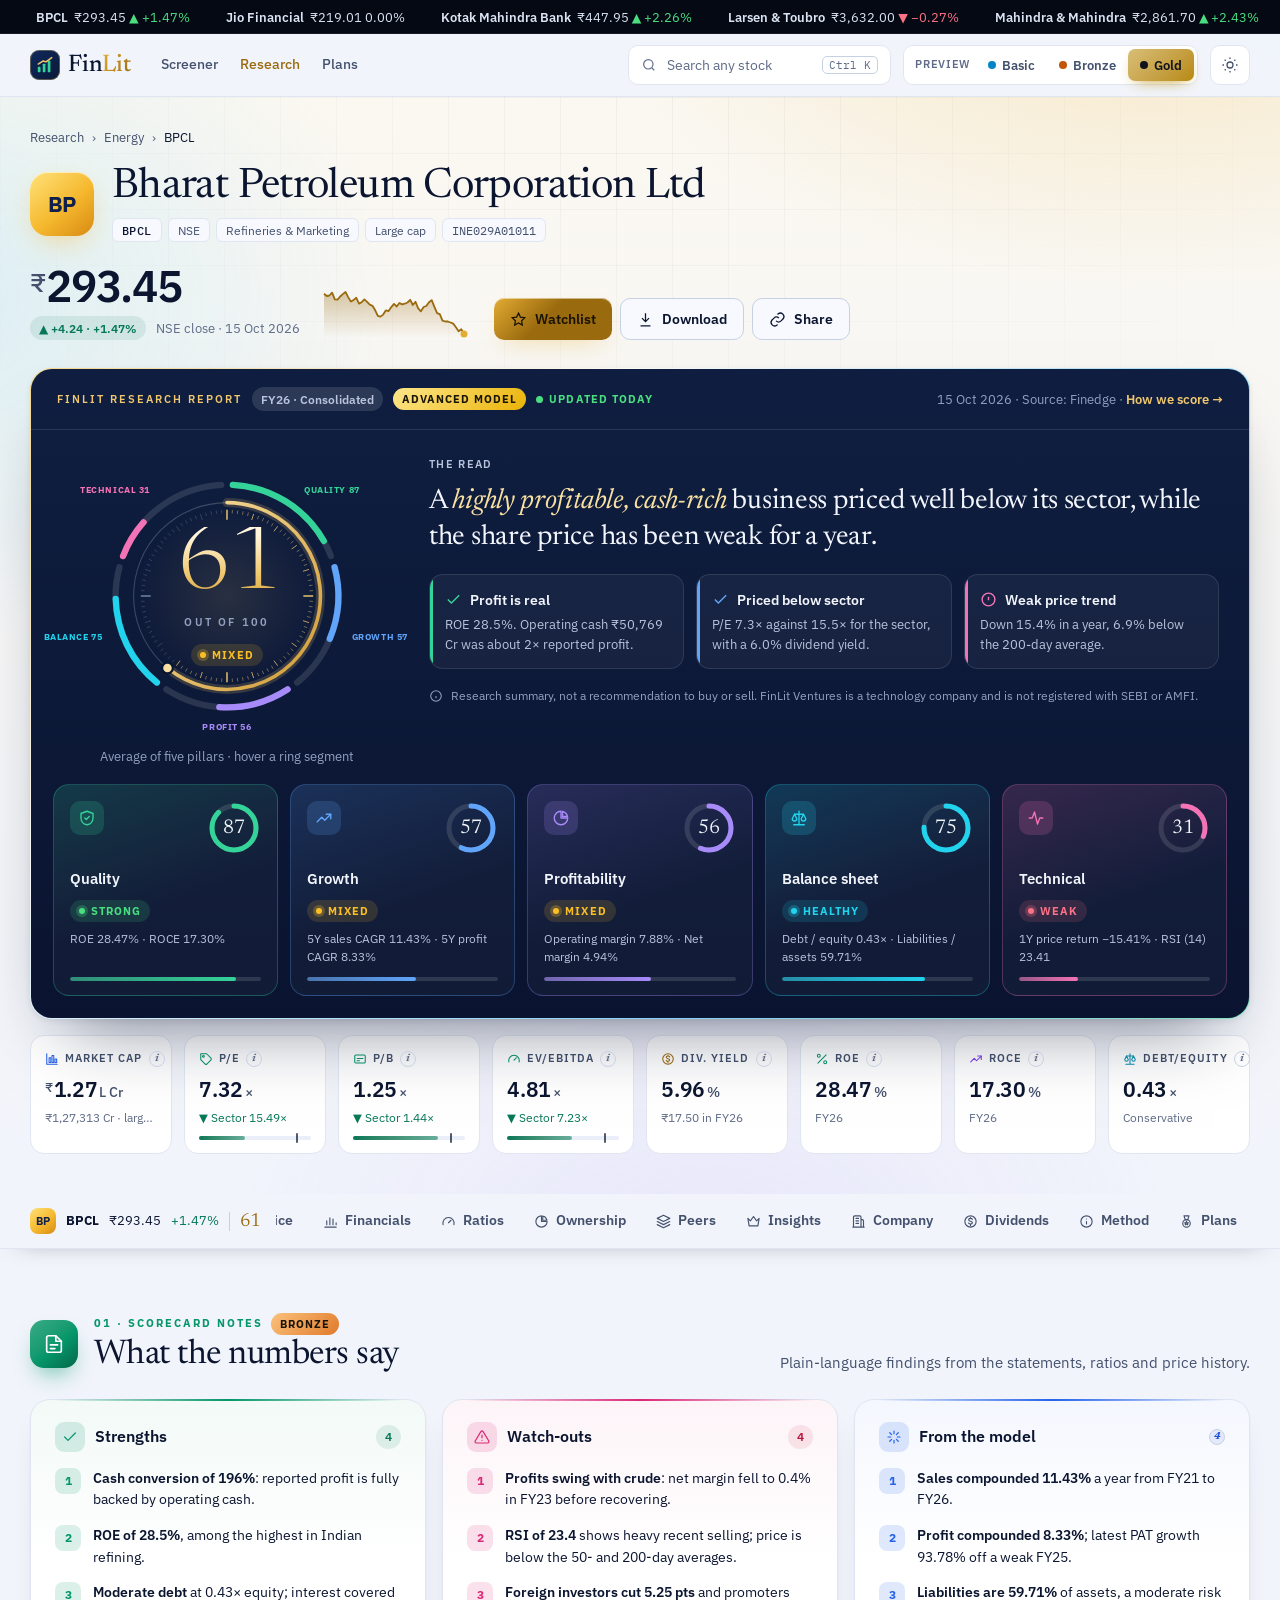
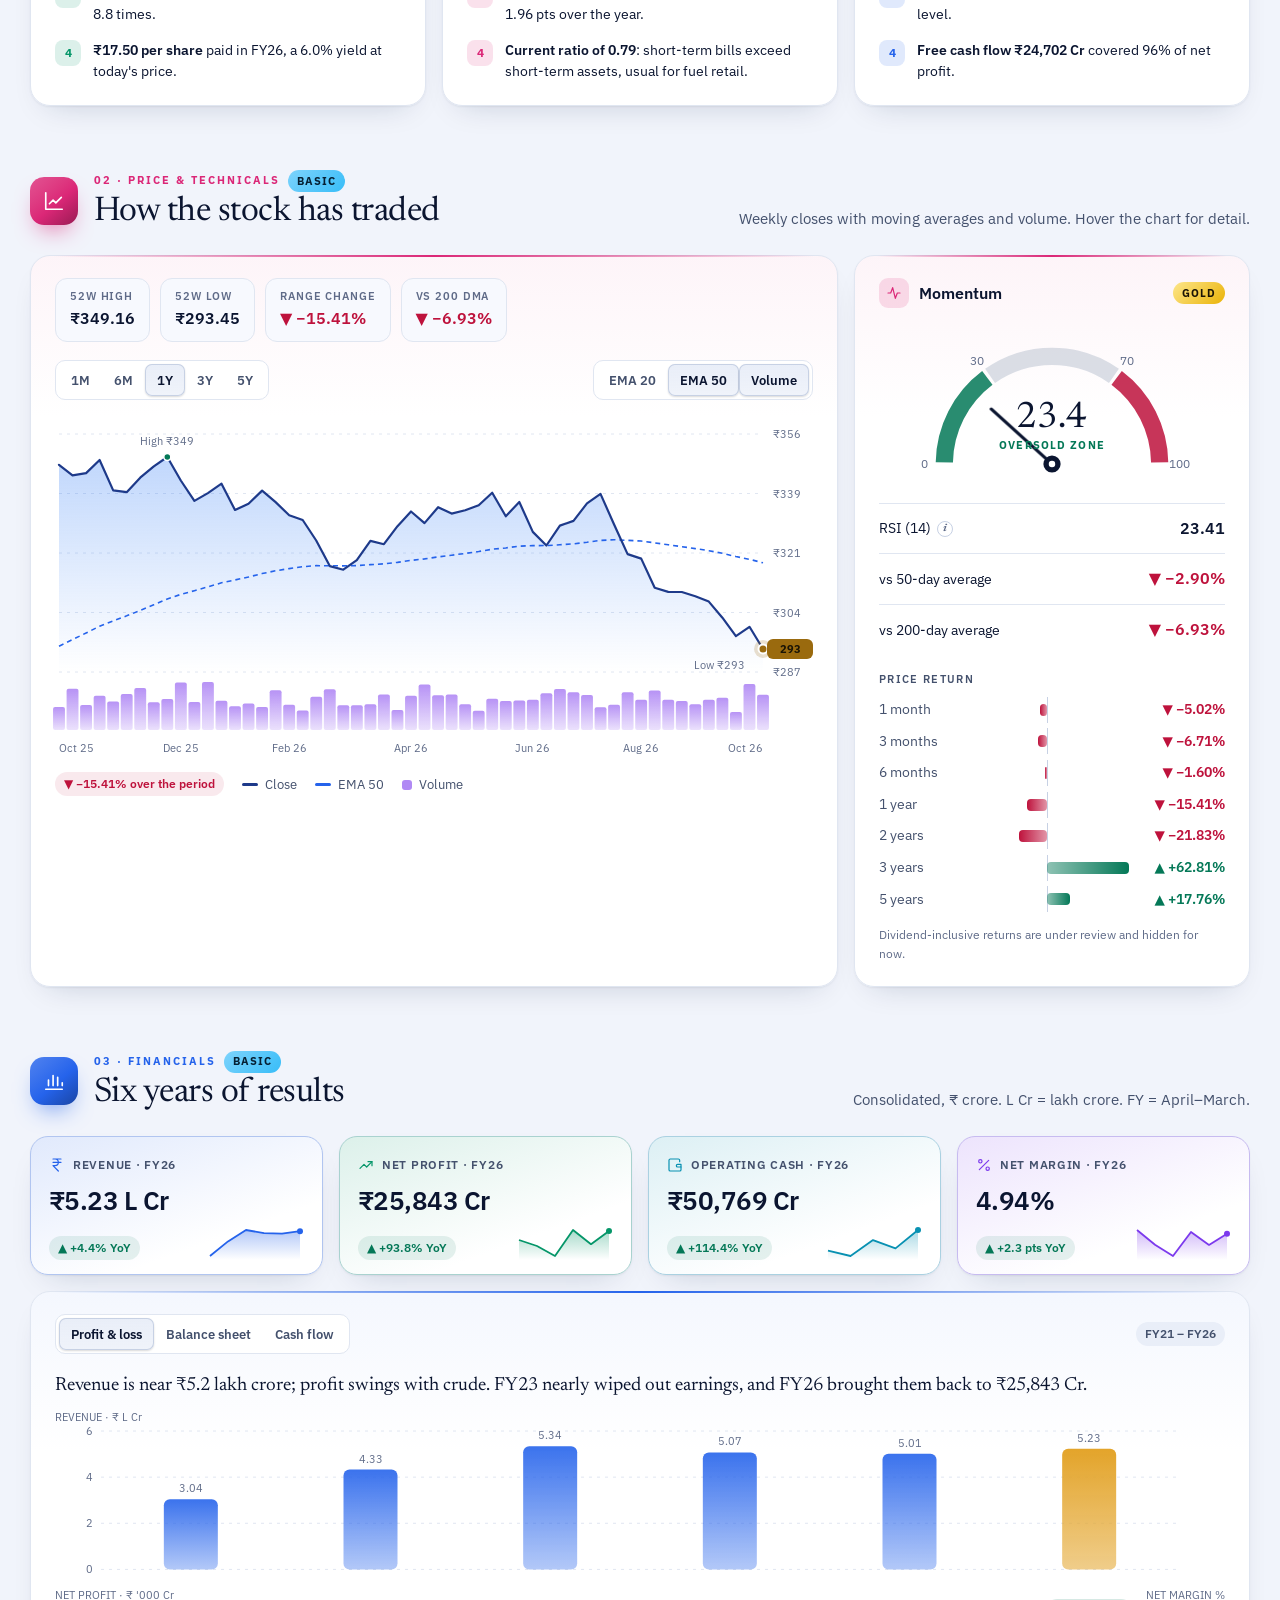
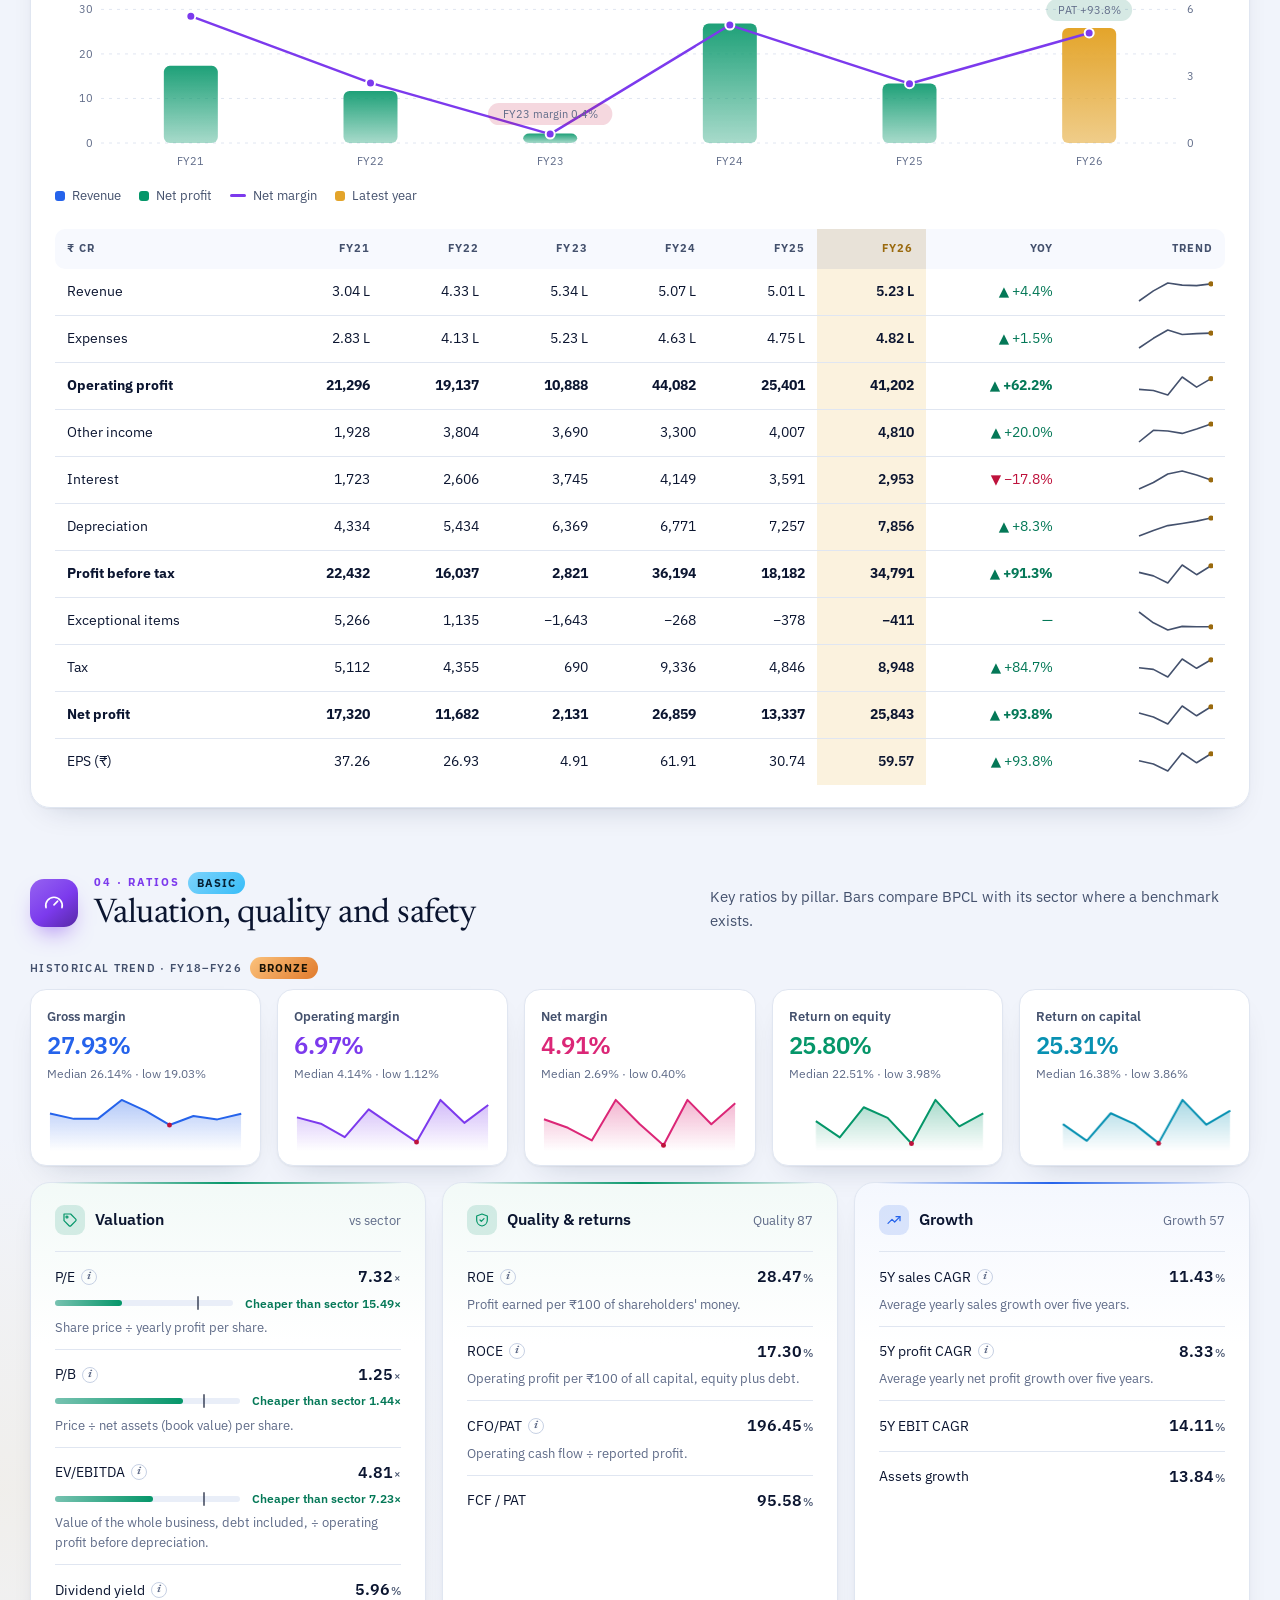
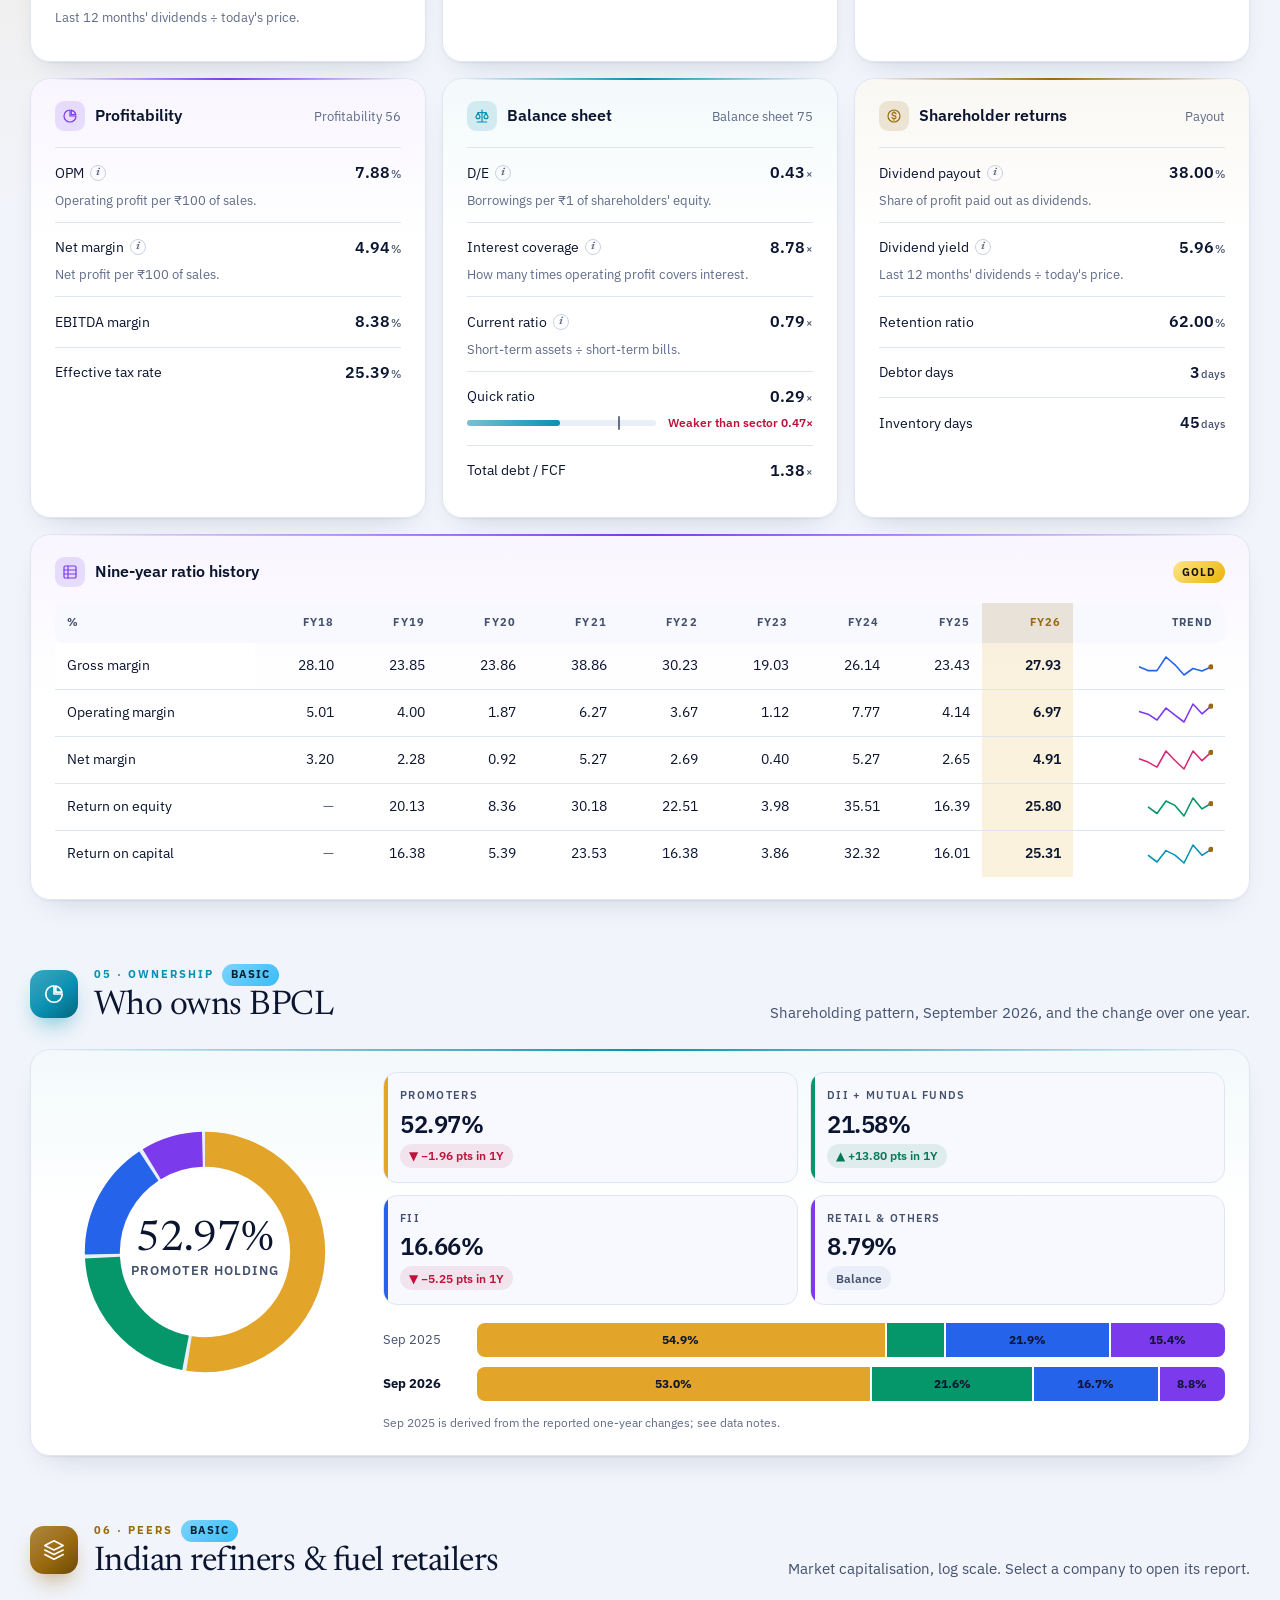
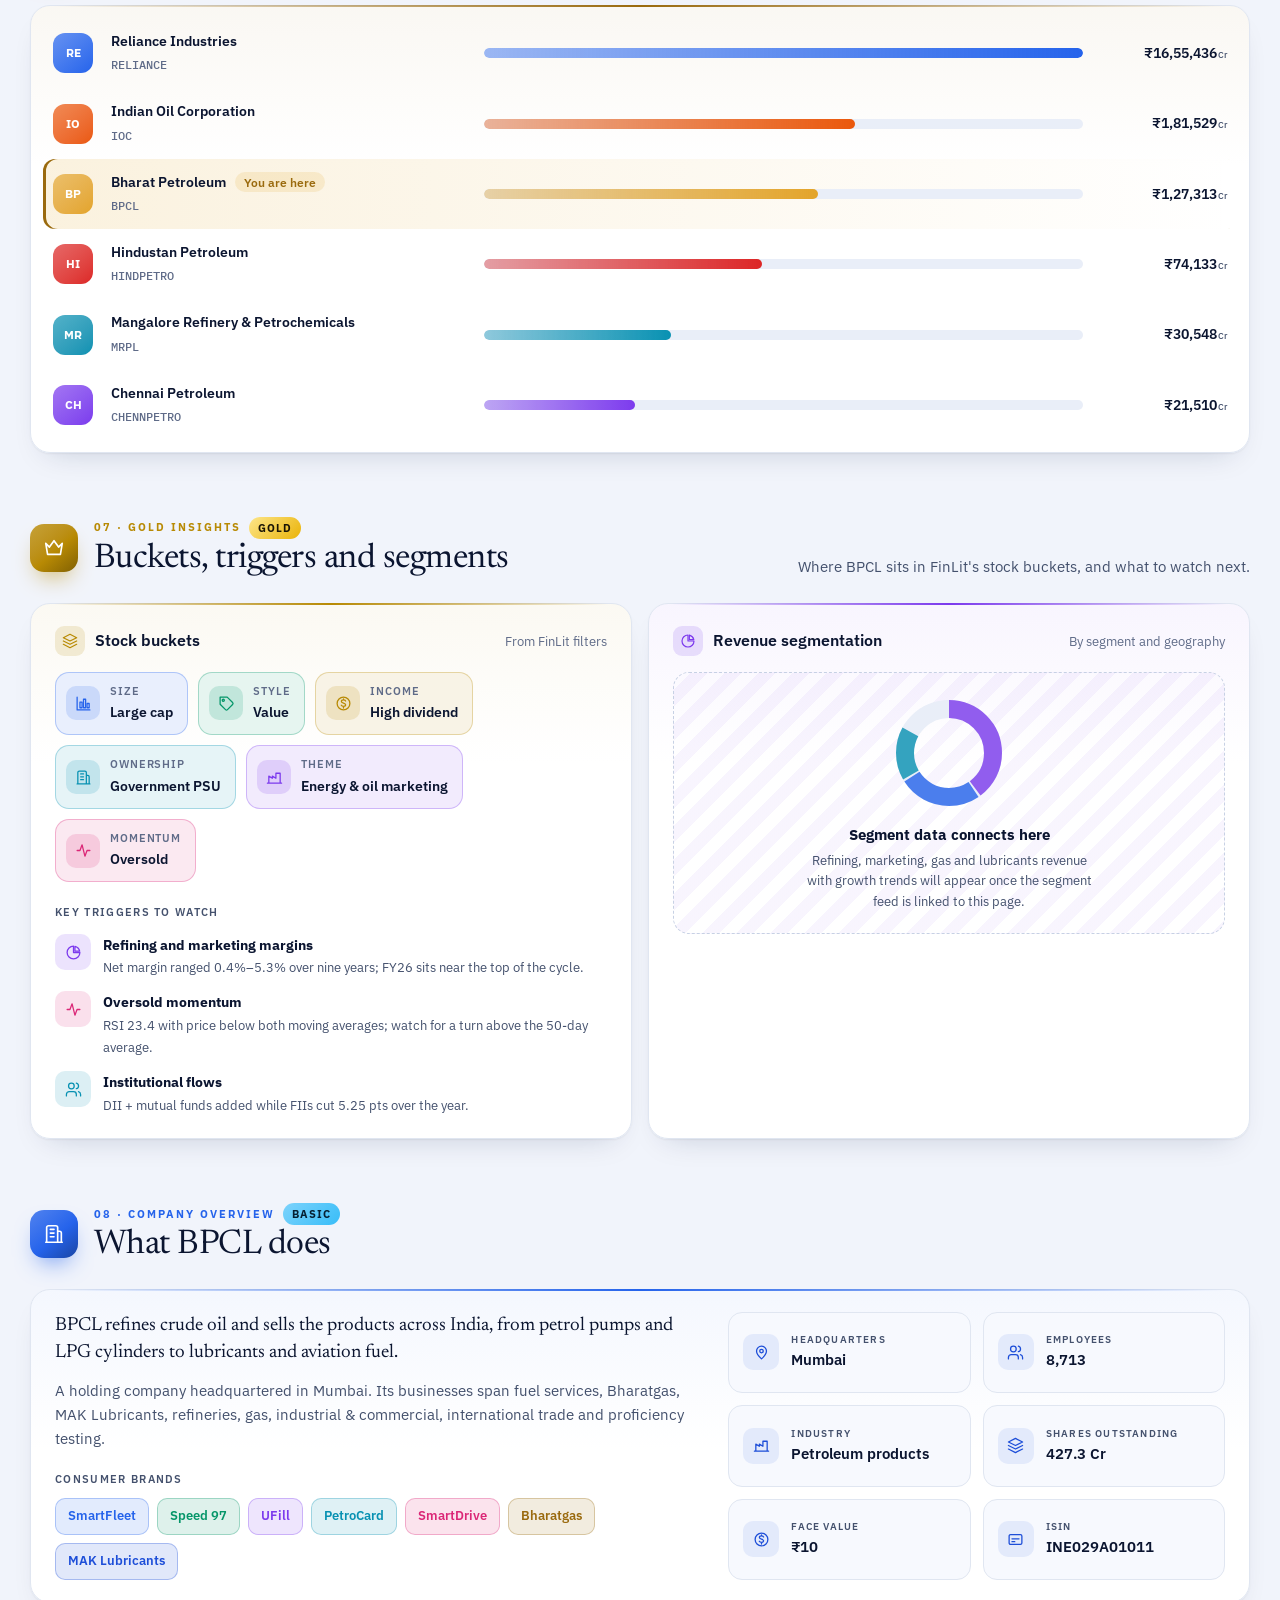
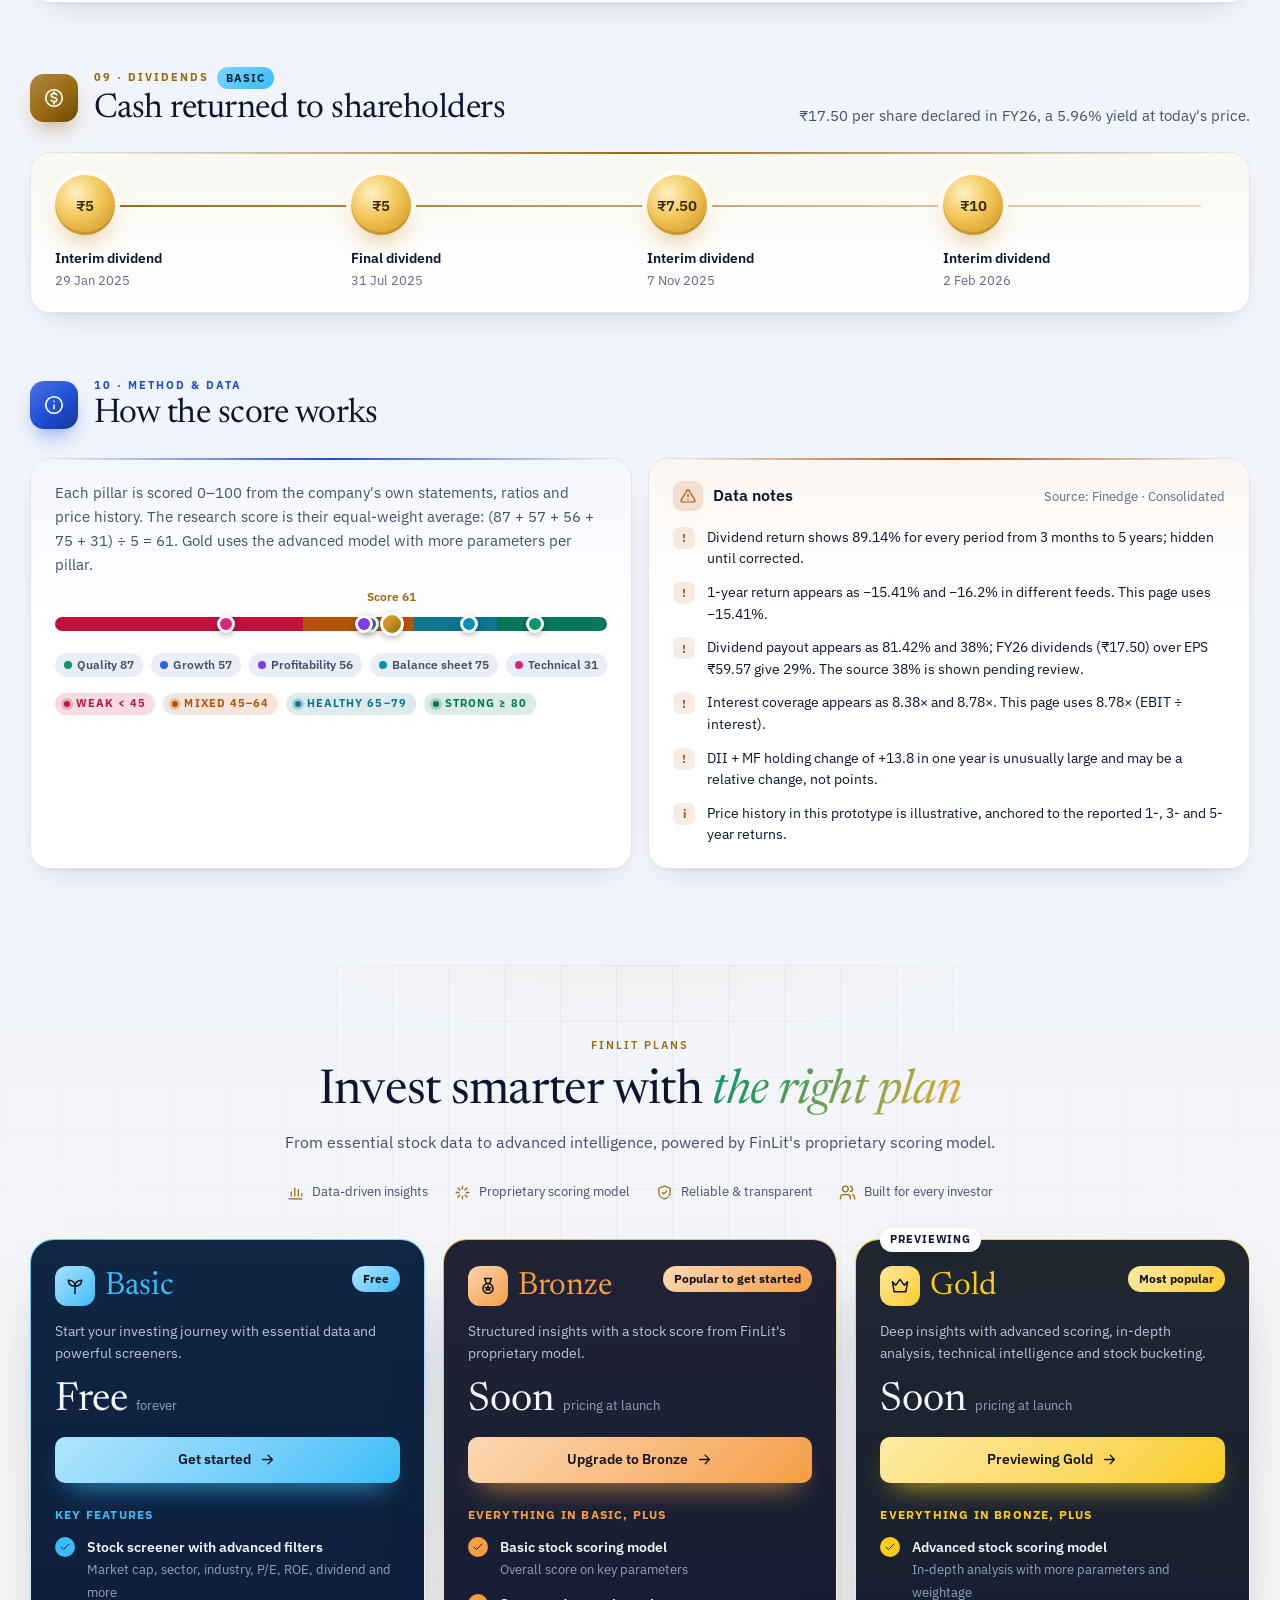
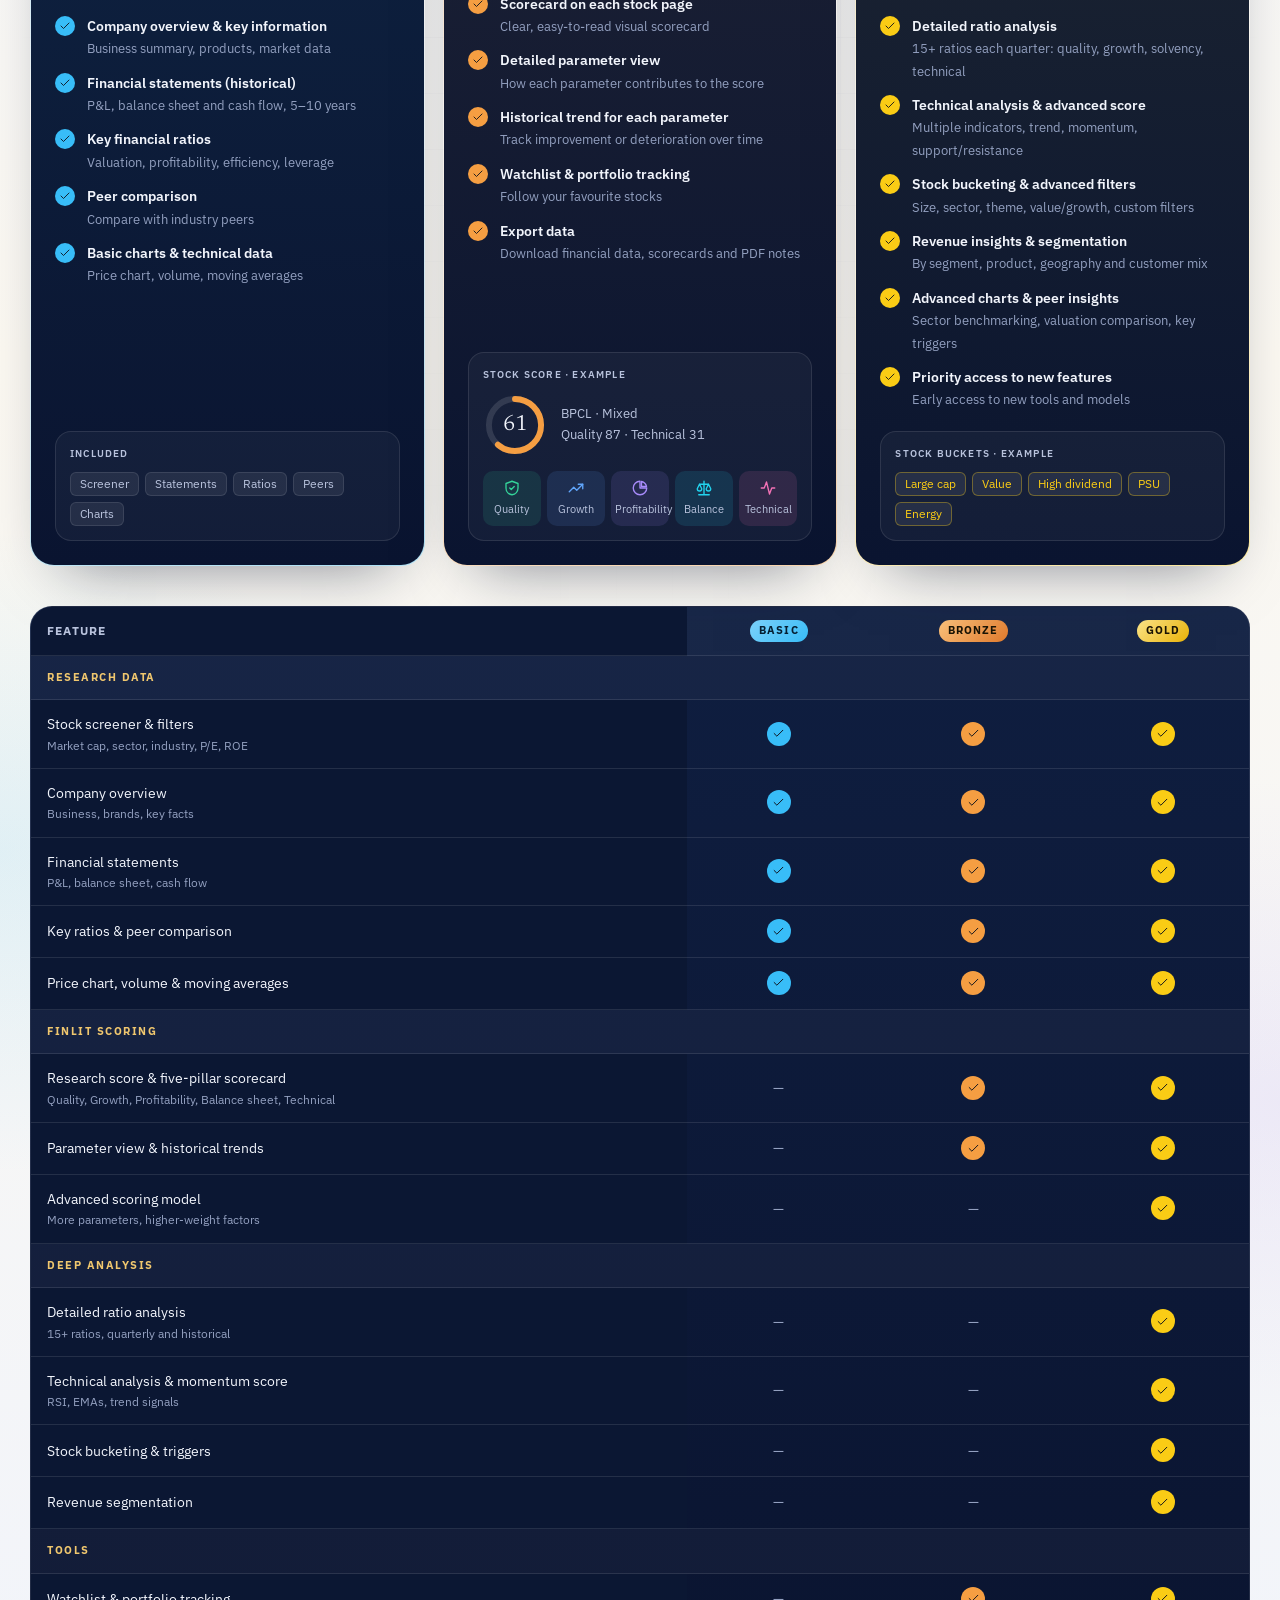
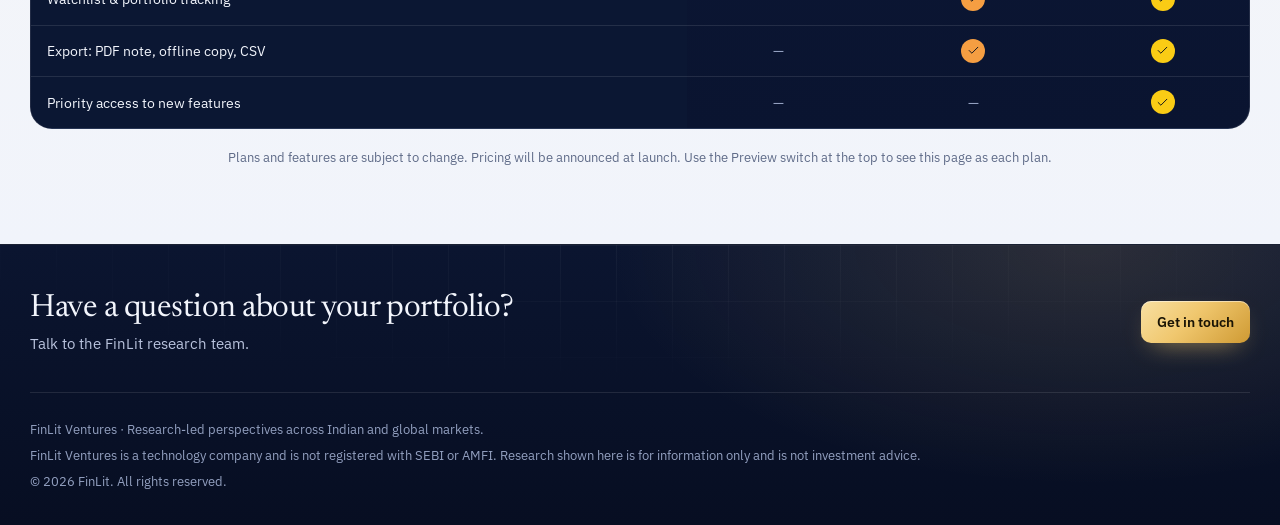
==== commit 3e92a1c2: "Light theme: replace blue hero band with a pearl wash that fades into the page Report card, plan car" ====
--- a/stock.html
+++ b/stock.html
@@ -73,9 +73,33 @@
   --v-strong: #4ADE80; --v-healthy: #22D3EE; --v-mixed: #FBBF24; --v-weak: #FB7185;
   --t-basic: #38BDF8; --t-bronze: #F59E42; --t-gold: #FACC15;
   color: var(--text); color-scheme: dark; position: relative; isolation: isolate;
-  background: radial-gradient(900px 520px at 88% -8%, rgba(240,199,110,.20), transparent 62%), radial-gradient(800px 620px at -8% 30%, rgba(96,165,250,.18), transparent 60%), radial-gradient(700px 520px at 55% 125%, rgba(52,211,153,.12), transparent 60%), linear-gradient(180deg, #071329, #050B18);
-}
-:root[data-theme="light"] .band { background: radial-gradient(900px 520px at 88% -8%, rgba(240,199,110,.30), transparent 62%), radial-gradient(800px 620px at -8% 30%, rgba(34,211,238,.20), transparent 60%), radial-gradient(700px 520px at 55% 125%, rgba(167,139,250,.22), transparent 60%), linear-gradient(160deg, #10276A 0%, #16348A 48%, #0D1F55 100%); }
+  background: radial-gradient(900px 520px at 88% -8%, rgba(240,199,110,.20), transparent 62%), radial-gradient(800px 620px at -8% 30%, rgba(96,165,250,.18), transparent 60%), radial-gradient(700px 520px at 55% 125%, rgba(52,211,153,.10), transparent 60%), linear-gradient(180deg, #081430, #060C1A);
+}
+:root[data-theme="light"] .band.hero, :root[data-theme="light"] .band.plans {
+  --text: #0B1530; --muted: #44516D; --faint: #5F6B88;
+  --s1: #FFFFFF; --s2: #F7F9FE; --s3: #E9EEF8; --border: #E0E6F1; --border-strong: #C7D1E4;
+  --gold: #9A6A0E; --gold-2: #E3AC34; --gold-deep: #9A6A0E; --gold-soft: rgba(227,172,52,.16);
+  --gain: #047857; --loss: #BE123C; --gain-soft: rgba(4,120,87,.10); --loss-soft: rgba(190,18,60,.09);
+  --p-quality: #059669; --p-growth: #2563EB; --p-profit: #7C3AED; --p-balance: #0891B2; --p-tech: #DB2777;
+  --t-basic: #0284C7; --t-bronze: #C2570C; --t-gold: #B88A04;
+  color-scheme: light;
+  background: radial-gradient(900px 520px at 90% -12%, rgba(227,172,52,.24), transparent 62%), radial-gradient(760px 560px at -6% 18%, rgba(56,189,248,.16), transparent 62%), radial-gradient(720px 480px at 55% 105%, rgba(167,139,250,.12), transparent 65%), linear-gradient(180deg, #FBF8F1 0%, #F1F4FB 100%);
+}
+:root[data-theme="light"] .band.hero::before, :root[data-theme="light"] .band.plans::before { background-image: linear-gradient(rgba(11,21,48,.045) 1px, transparent 1px), linear-gradient(90deg, rgba(11,21,48,.045) 1px, transparent 1px); }
+:root[data-theme="light"] .band.plans { background: radial-gradient(900px 520px at 50% -10%, rgba(227,172,52,.22), transparent 62%), radial-gradient(700px 520px at 0% 60%, rgba(56,189,248,.12), transparent 62%), radial-gradient(700px 520px at 100% 70%, rgba(167,139,250,.12), transparent 62%), linear-gradient(180deg, #F1F4FB 0%, #FBF8F1 40%, #F1F4FB 100%); }
+:root[data-theme="light"] footer.band { background: radial-gradient(800px 400px at 85% 0%, rgba(240,199,110,.14), transparent 60%), linear-gradient(180deg, #0B1530, #070E22); }
+/* Dark "jewel" surfaces keep the night palette on a light page */
+:root[data-theme="light"] .report, :root[data-theme="light"] .plan, :root[data-theme="light"] .cmp {
+  --text: #F2F5FC; --muted: #B9C3DD; --faint: #93A0C0;
+  --s1: rgba(255,255,255,.045); --s2: rgba(255,255,255,.075); --s3: rgba(255,255,255,.12);
+  --border: rgba(255,255,255,.10); --border-strong: rgba(255,255,255,.2);
+  --gold: #F0C76E; --gold-2: #F8E0A2; --gold-deep: #CF9A33; --gold-soft: rgba(240,199,110,.16);
+  --gain: #4ADE80; --loss: #FB7185; --gain-soft: rgba(74,222,128,.15); --loss-soft: rgba(251,113,133,.15);
+  --p-quality: #34D399; --p-growth: #60A5FA; --p-profit: #A78BFA; --p-balance: #22D3EE; --p-tech: #F472B6;
+  --v-strong: #4ADE80; --v-healthy: #22D3EE; --v-mixed: #FBBF24; --v-weak: #FB7185;
+  --t-basic: #38BDF8; --t-bronze: #F59E42; --t-gold: #FACC15;
+  color: var(--text); color-scheme: dark;
+}
 .band::before { content: ""; position: absolute; inset: 0; z-index: -1; pointer-events: none;
   background-image: linear-gradient(rgba(255,255,255,.045) 1px, transparent 1px), linear-gradient(90deg, rgba(255,255,255,.045) 1px, transparent 1px); background-size: 56px 56px;
   -webkit-mask-image: radial-gradient(ellipse 80% 70% at 50% 0%, #000, transparent 75%); mask-image: radial-gradient(ellipse 80% 70% at 50% 0%, #000, transparent 75%); }
@@ -175,7 +199,9 @@
 .report { position: relative; margin-top: 28px; border-radius: 22px; border: 1px solid transparent;
   background: linear-gradient(180deg, rgba(13,26,56,.92), rgba(8,17,38,.94)) padding-box, linear-gradient(140deg, rgba(240,199,110,.75), rgba(255,255,255,.08) 30%, rgba(96,165,250,.35) 70%, rgba(52,211,153,.5)) border-box;
   box-shadow: 0 40px 80px -40px rgba(0,0,0,.8); }
-:root[data-theme="light"] .report { background: linear-gradient(180deg, rgba(14,33,86,.9), rgba(10,25,68,.92)) padding-box, linear-gradient(140deg, rgba(248,224,162,.95), rgba(255,255,255,.15) 30%, rgba(34,211,238,.55) 70%, rgba(167,139,250,.6)) border-box; }
+:root[data-theme="light"] .report { background: linear-gradient(180deg, #0F1E40, #0A1430) padding-box, linear-gradient(140deg, #F3D68A, rgba(255,255,255,.25) 30%, rgba(56,189,248,.6) 70%, rgba(52,211,153,.6)) border-box; box-shadow: 0 40px 70px -36px rgba(11,21,48,.55), 0 2px 6px rgba(11,21,48,.08); }
+:root[data-theme="light"] .plan { box-shadow: 0 30px 60px -34px rgba(11,21,48,.55); }
+:root[data-theme="light"] .cmp { background: linear-gradient(180deg, #0F1E40, #0A1430); }
 .rhead { display: flex; justify-content: space-between; align-items: center; gap: 12px; padding: 18px 26px; border-bottom: 1px solid var(--border); flex-wrap: wrap; }
 .rhead .l { display: flex; align-items: center; gap: 10px; flex-wrap: wrap; }
 .rhead .meta { font-size: 12.5px; color: var(--faint); }
@@ -258,7 +284,8 @@
 .gate.is-locked > :not(.lock) { opacity: .16; pointer-events: none; user-select: none; -webkit-mask-image: linear-gradient(#000 35%, transparent 98%); mask-image: linear-gradient(#000 35%, transparent 98%); }
 .gate.is-locked > .lock { display: flex; position: absolute; inset: 0; z-index: 6; align-items: center; justify-content: center; padding: 16px; }
 .lock-card { width: min(440px, 100%); text-align: center; padding: 26px 26px 22px; border-radius: 20px; background: var(--s1); border: 1px solid color-mix(in srgb, var(--tc) 55%, transparent); box-shadow: 0 30px 60px -28px rgba(0,0,0,.6), 0 0 0 6px color-mix(in srgb, var(--tc) 10%, transparent); }
-.band .lock-card { background: #0C1834; }
+.band .lock-card, .report .lock-card { background: #0C1834; }
+:root[data-theme="light"] .band.hero .lock-card { background: #FFFFFF; }
 .lock-card .lk-ic { width: 52px; height: 52px; margin: 0 auto 12px; border-radius: 16px; display: grid; place-items: center; color: #10131C; background: linear-gradient(135deg, color-mix(in srgb, var(--tc) 50%, #fff), var(--tc)); box-shadow: 0 12px 26px -10px var(--tc); }
 .lock-card .lk-ic svg { width: 24px; height: 24px; }
 .lock-card h4 { margin: 8px 0 6px; font-family: var(--serif); font-weight: 400; font-size: 24px; line-height: 1.2; color: var(--text); }
@@ -465,7 +492,7 @@
 .plans { margin-top: 96px; padding-block: 72px 64px; overflow: hidden; }
 .plans-h { text-align: center; max-width: 760px; margin: 0 auto 26px; }
 .plans-h h2 { font-size: clamp(32px, 4vw, 48px); line-height: 1.08; }
-.plans-h h2 em { font-style: italic; background: linear-gradient(120deg, #6EE7B7, #FDE68A); -webkit-background-clip: text; background-clip: text; color: transparent; }
+.plans-h h2 em { font-style: italic; background: linear-gradient(120deg, var(--p-quality), var(--gold-2)); -webkit-background-clip: text; background-clip: text; color: transparent; }
 .plans-h p { color: var(--muted); margin: 12px auto 0; font-size: 16px; }
 .trust { display: flex; justify-content: center; flex-wrap: wrap; gap: 10px 26px; margin: 0 0 36px; font-size: 13px; color: var(--muted); }
 .trust span { display: inline-flex; gap: 8px; align-items: center; }
@@ -476,7 +503,7 @@
   box-shadow: 0 30px 60px -36px rgba(0,0,0,.8); transition: transform .2s ease-out, box-shadow .2s; }
 .plan:hover { transform: translateY(-4px); box-shadow: 0 40px 70px -34px color-mix(in srgb, var(--tc) 55%, #000); }
 .plan.feat { box-shadow: 0 0 0 1px color-mix(in srgb, var(--tc) 45%, transparent), 0 40px 80px -30px color-mix(in srgb, var(--tc) 50%, #000); }
-.plan.current::after { content: "Previewing"; position: absolute; top: -12px; left: 24px; height: 24px; padding: 0 10px; border-radius: 999px; display: grid; place-items: center; font-size: 11px; font-weight: 700; letter-spacing: .08em; text-transform: uppercase; background: #fff; color: #0B1530; }
+.plan.current::after { content: "Previewing"; position: absolute; top: -12px; left: 24px; height: 24px; padding: 0 10px; border-radius: 999px; display: grid; place-items: center; font-size: 11px; font-weight: 700; letter-spacing: .08em; text-transform: uppercase; background: #fff; color: #0B1530; box-shadow: 0 6px 16px -6px rgba(11,21,48,.45); }
 .plan-top { display: flex; justify-content: space-between; align-items: flex-start; gap: 10px; }
 .plan-name { display: flex; align-items: center; gap: 10px; font-family: var(--serif); font-size: 32px; line-height: 1; color: var(--tc); }
 .plan-name .pi { width: 40px; height: 40px; border-radius: 12px; display: grid; place-items: center; color: #10131C; background: linear-gradient(135deg, color-mix(in srgb, var(--tc) 45%, #fff), var(--tc)); }
@@ -1352,7 +1379,7 @@
 /* ---------------- Report: dial, pillar tiles, drawer ---------------- */
 function polar(cx, cy, r, deg) { const a = (deg - 90) * Math.PI / 180; return [cx + r * Math.cos(a), cy + r * Math.sin(a)]; }
 function arcPath(cx, cy, r, a0, a1) { const [x0, y0] = polar(cx, cy, r, a0), [x1, y1] = polar(cx, cy, r, a1); return `M${x0.toFixed(2)},${y0.toFixed(2)} A${r},${r} 0 ${a1 - a0 > 180 ? 1 : 0} 1 ${x1.toFixed(2)},${y1.toFixed(2)}`; }
-function drawDial(animate, scope = $("#hero"), host = $("#dial"), forPrint = false) {
+function drawDial(animate, scope = $("#report"), host = $("#dial"), forPrint = false) {
   host.innerHTML = "";
   const svg = el("svg", { viewBox: "-46 -14 392 328", "aria-hidden": "true" }, host), C = 150, col = (v) => css(v, scope);
   const sfx = forPrint ? "P" : "";
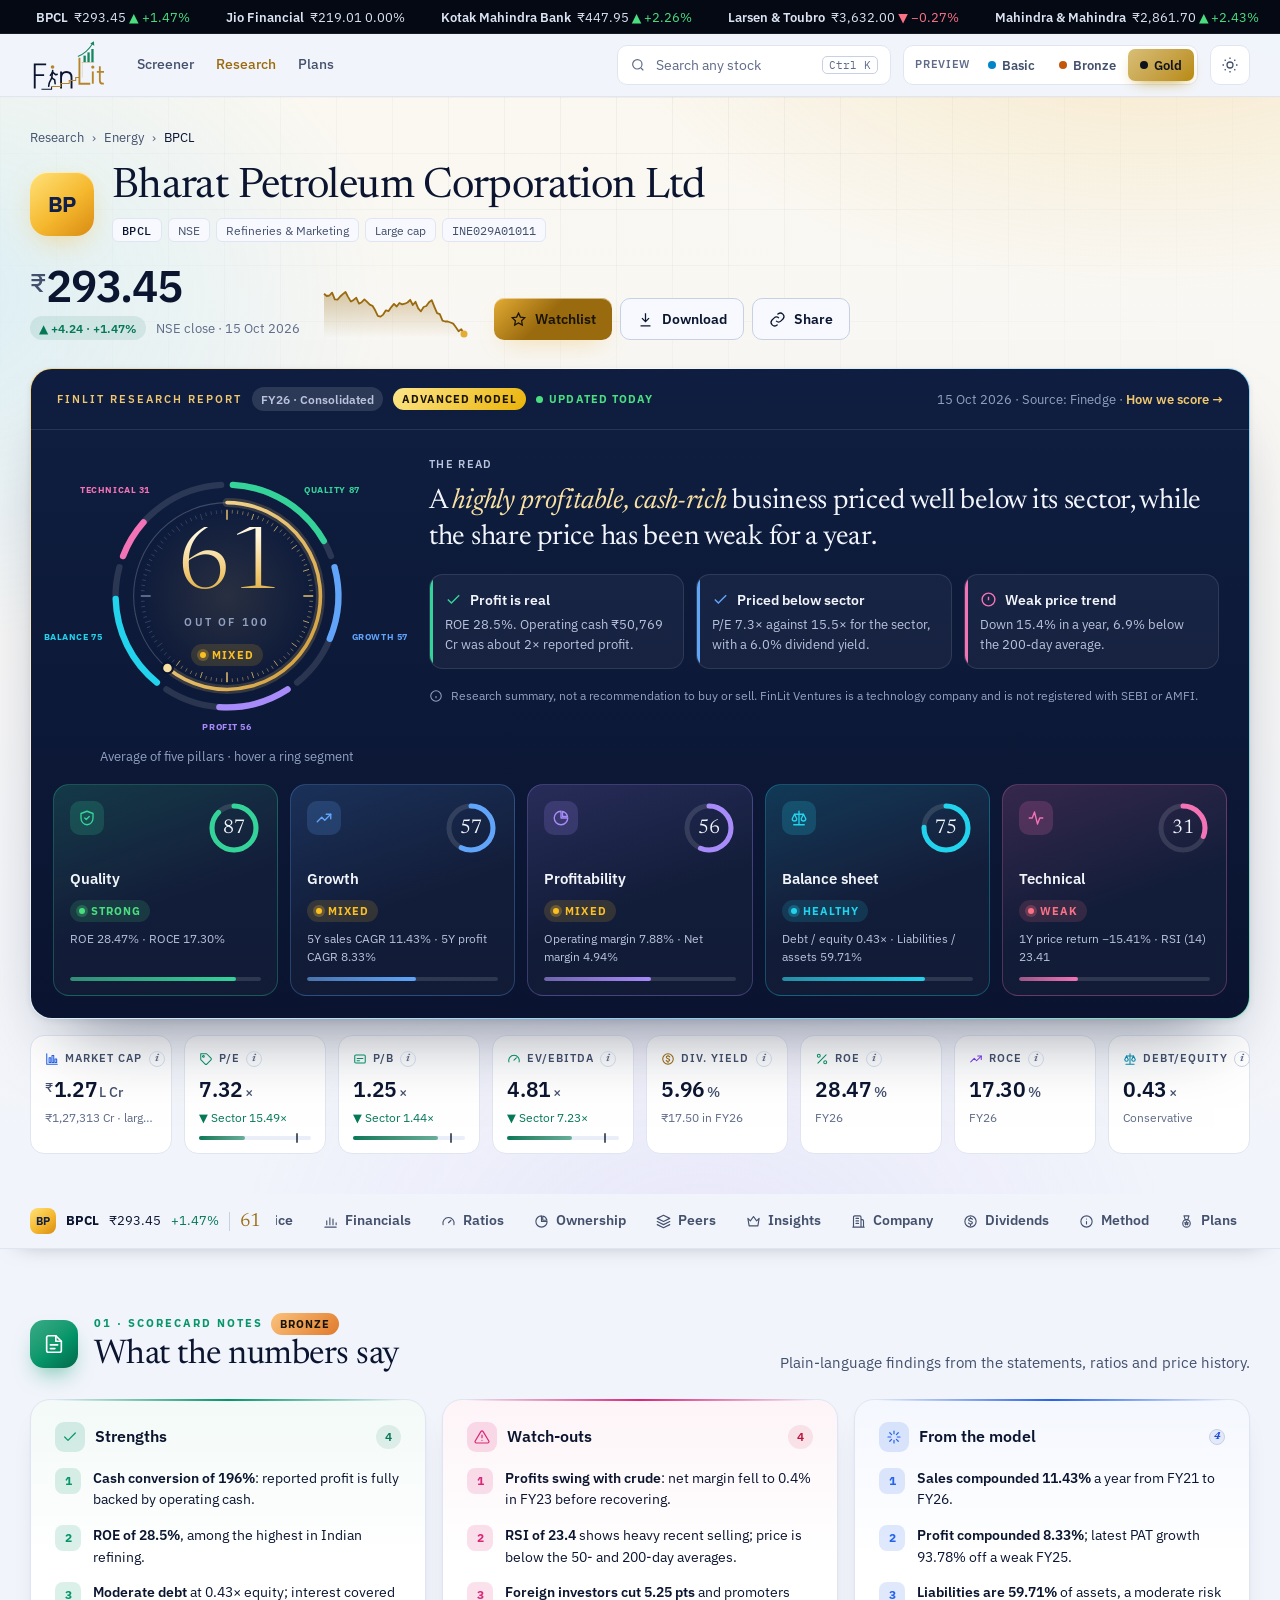
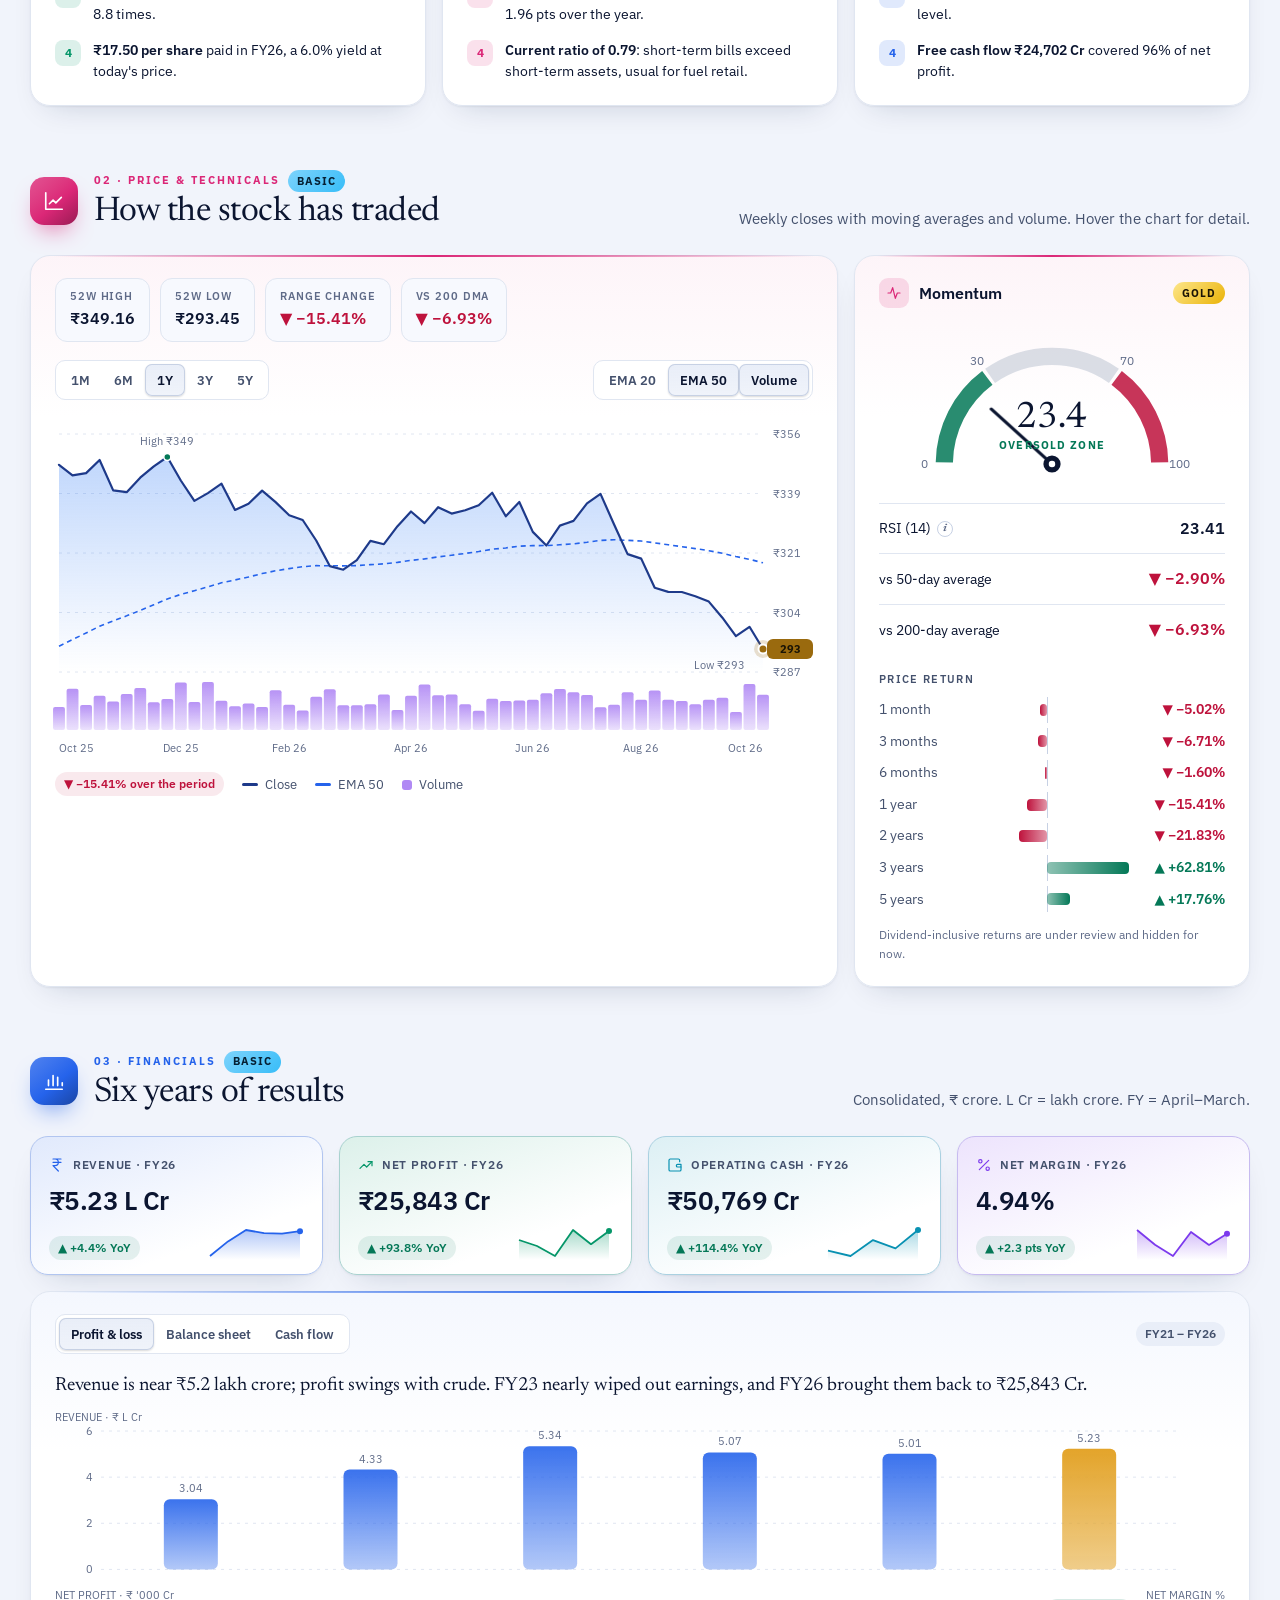
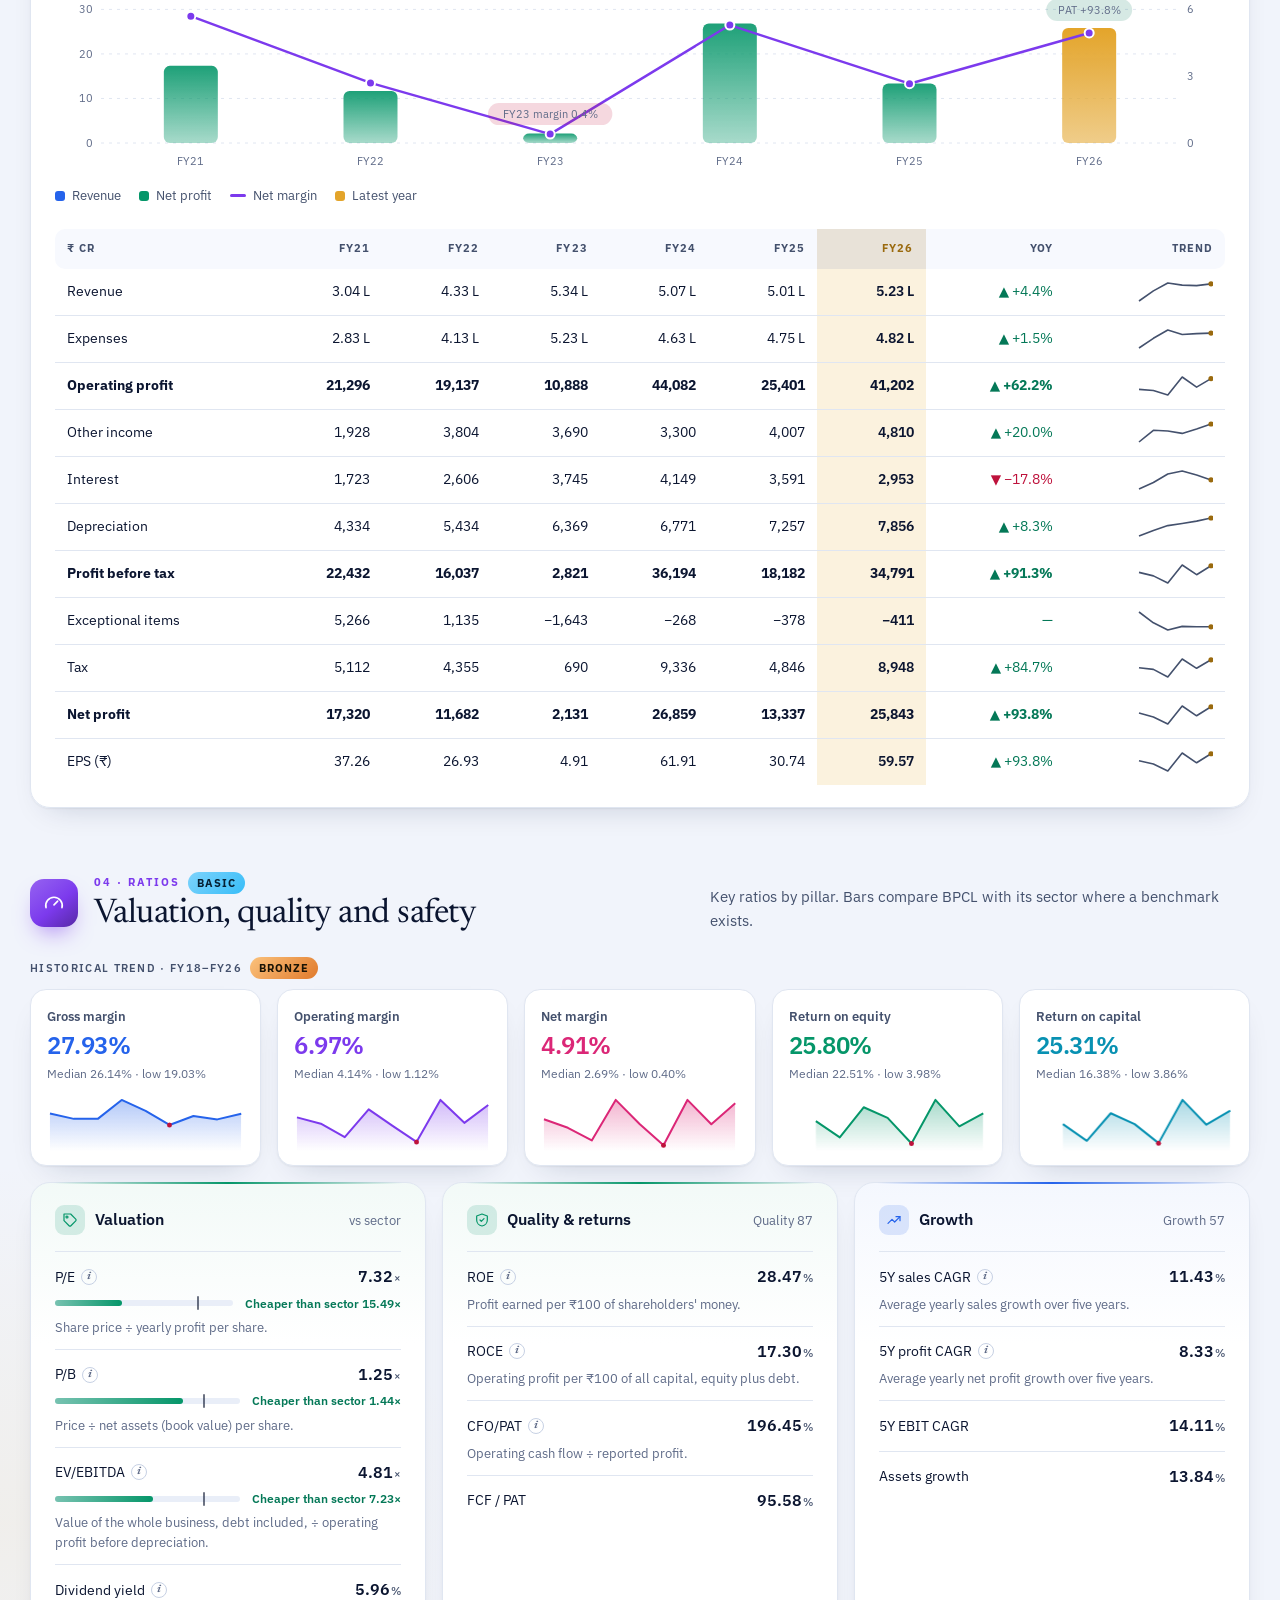
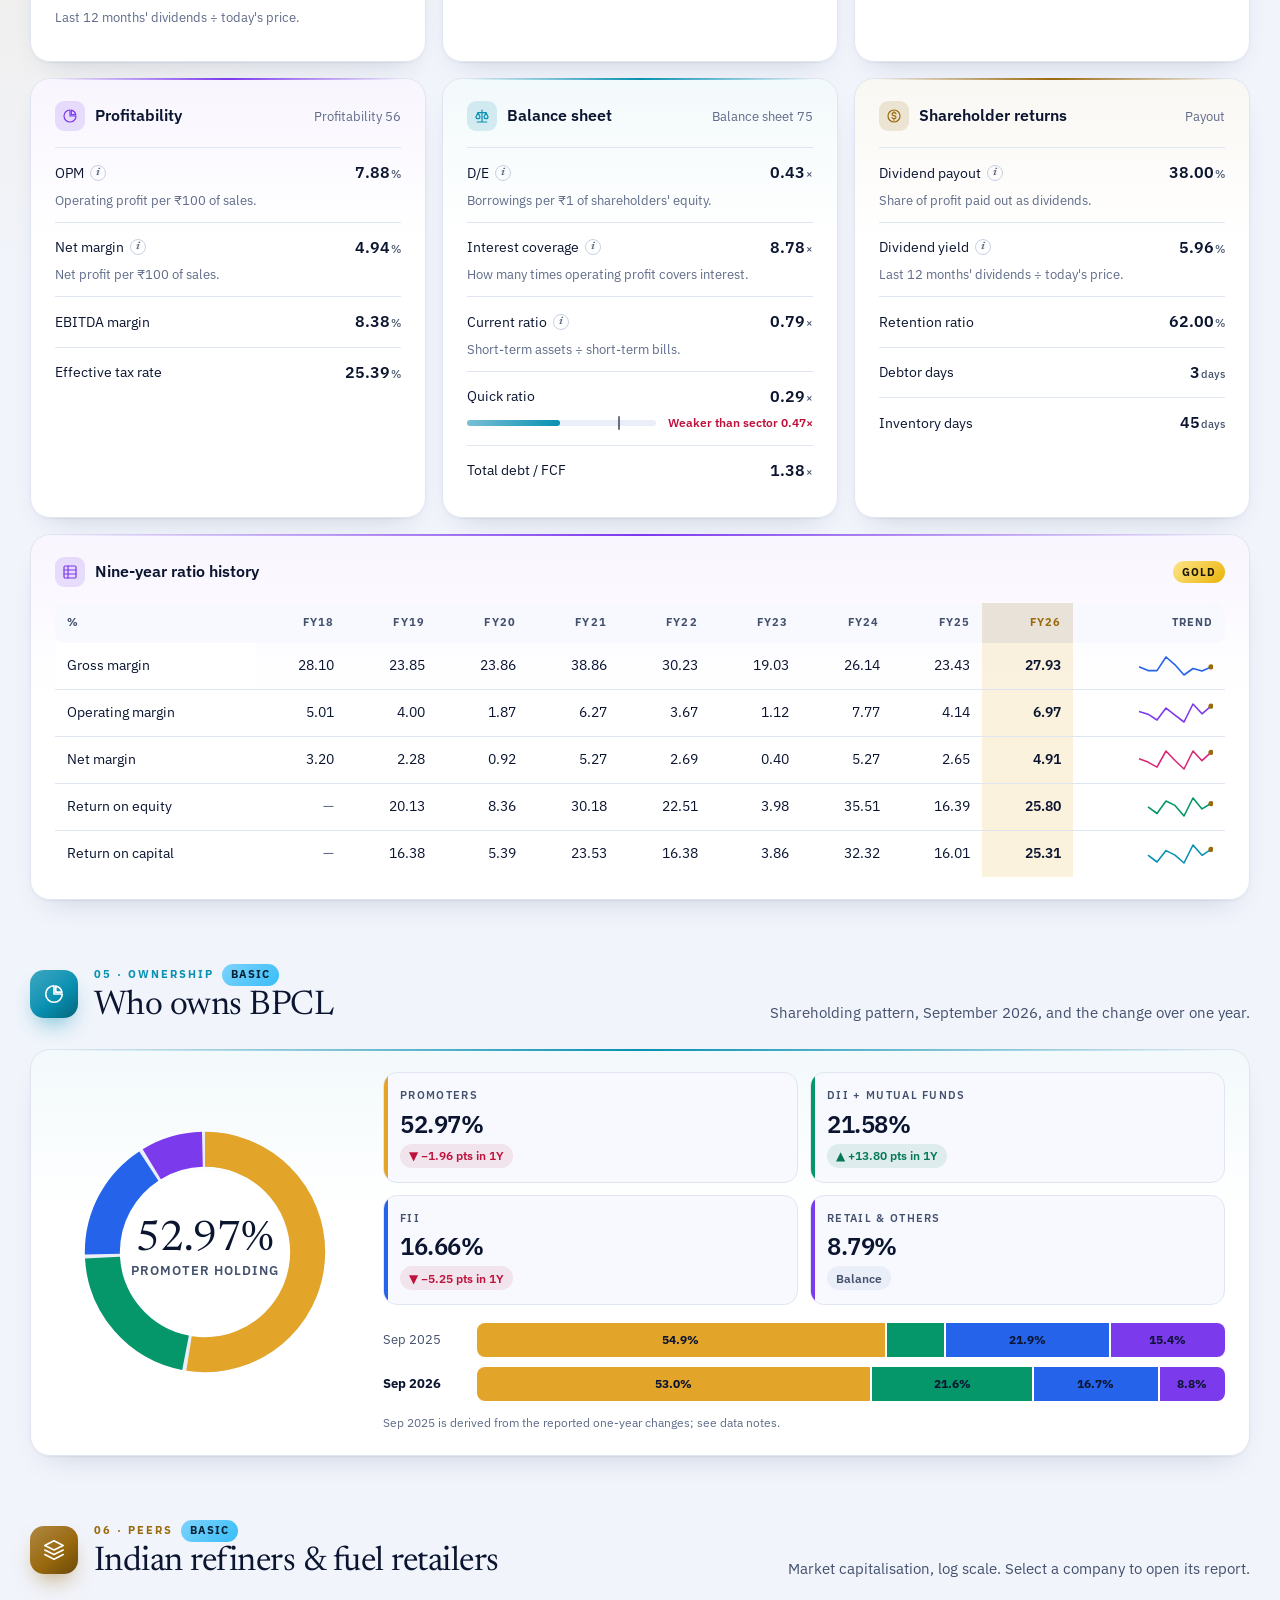
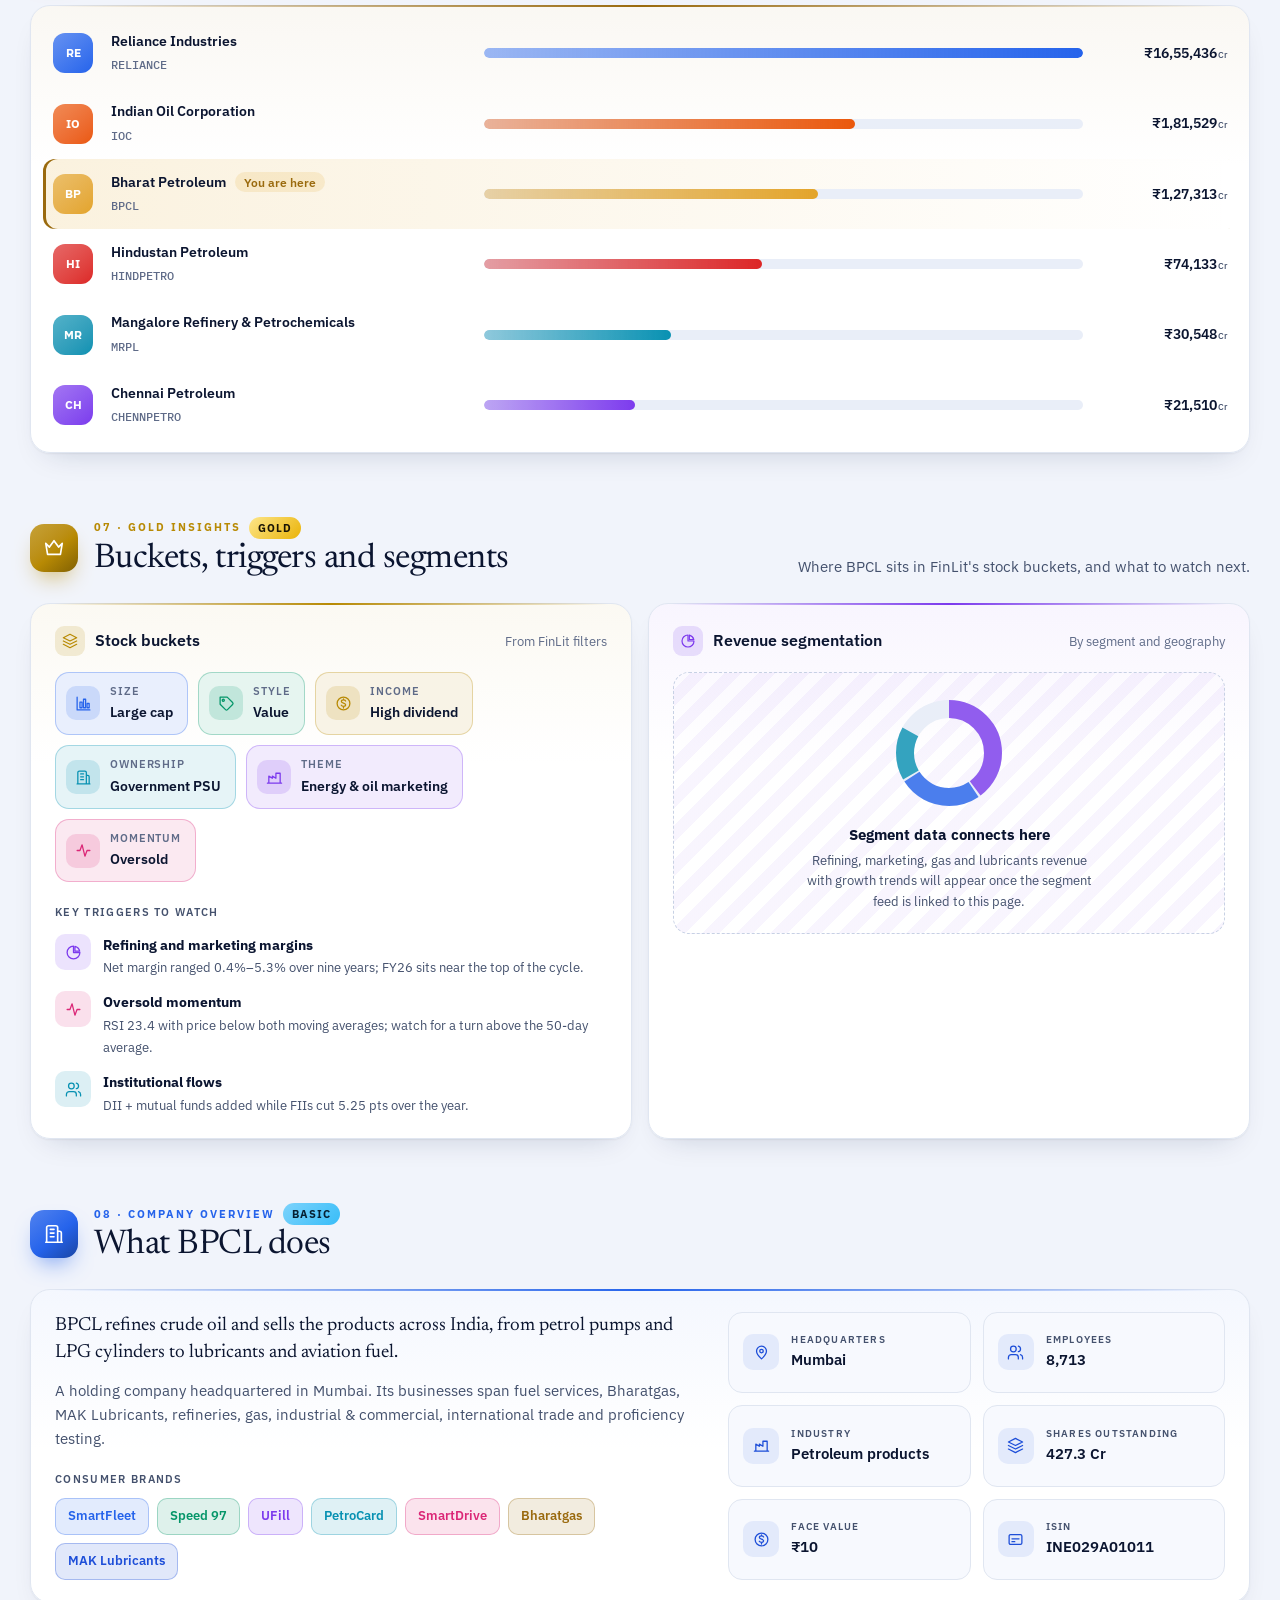
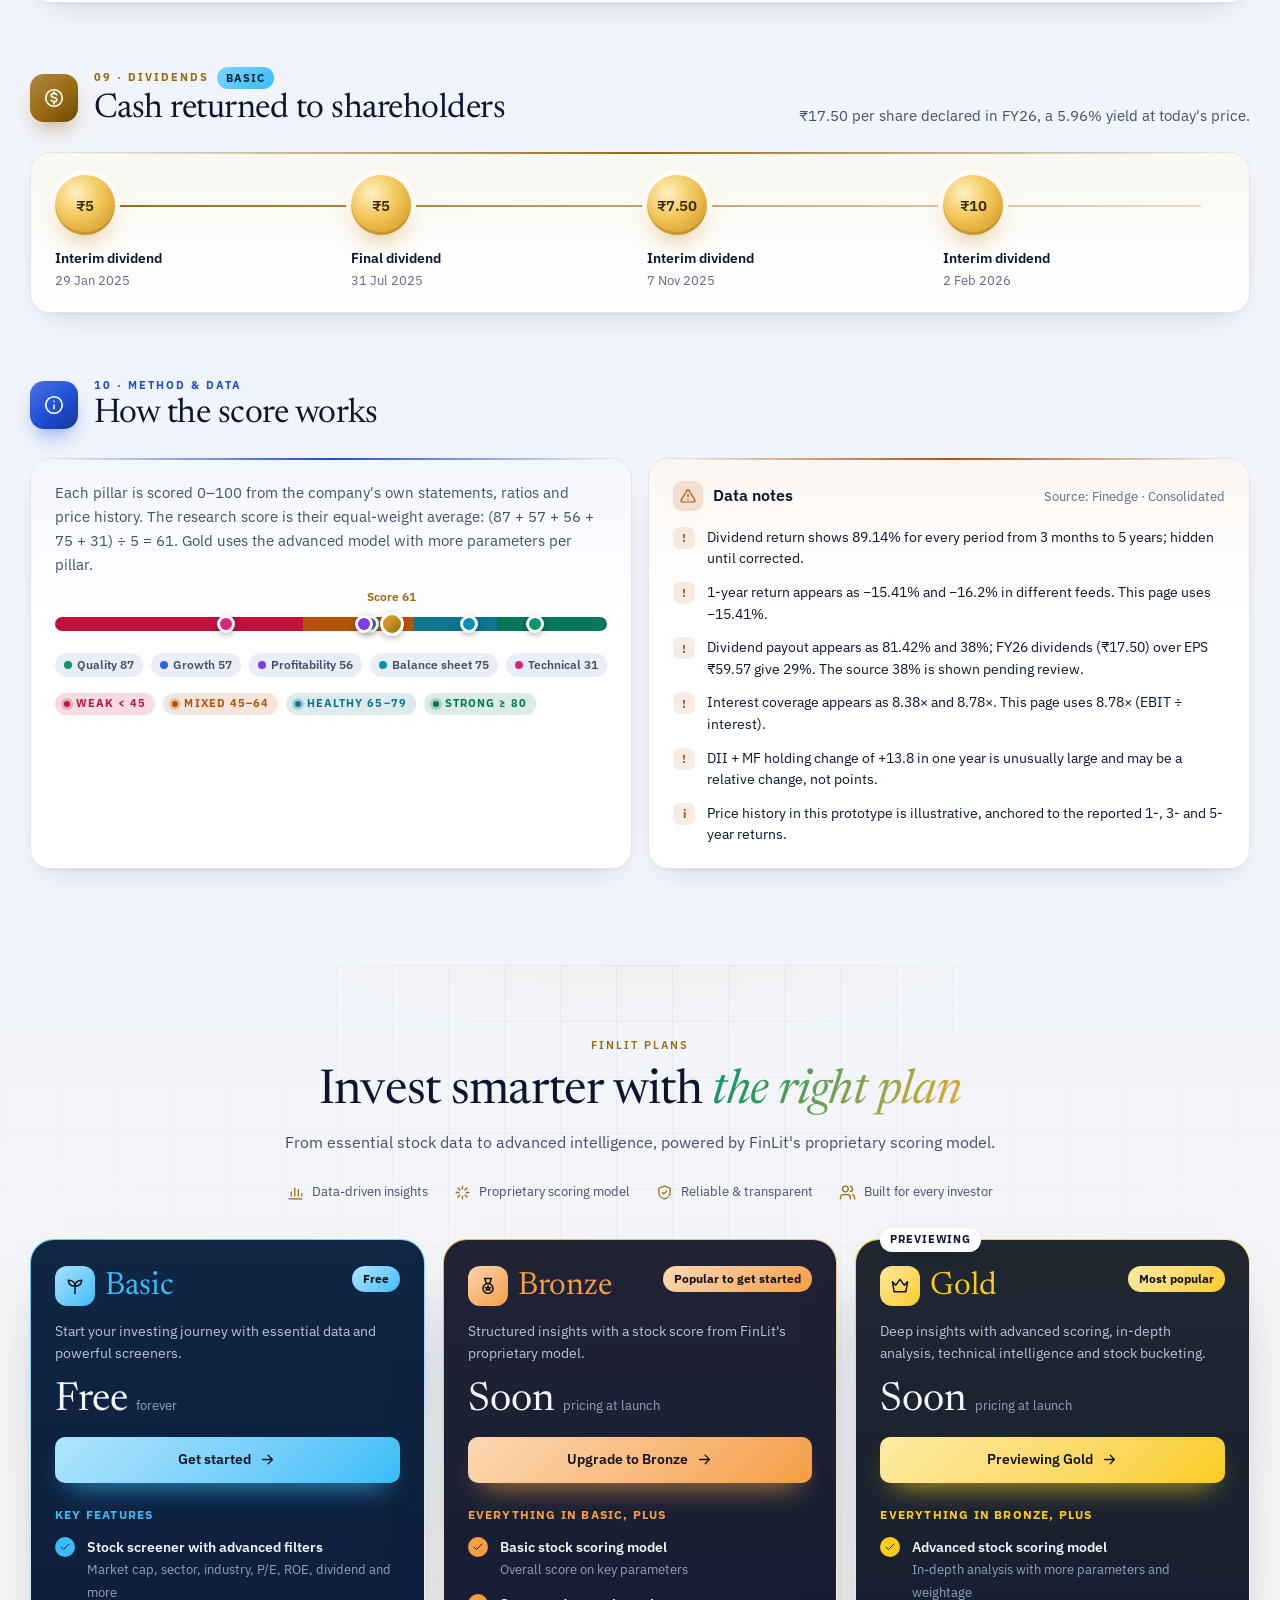
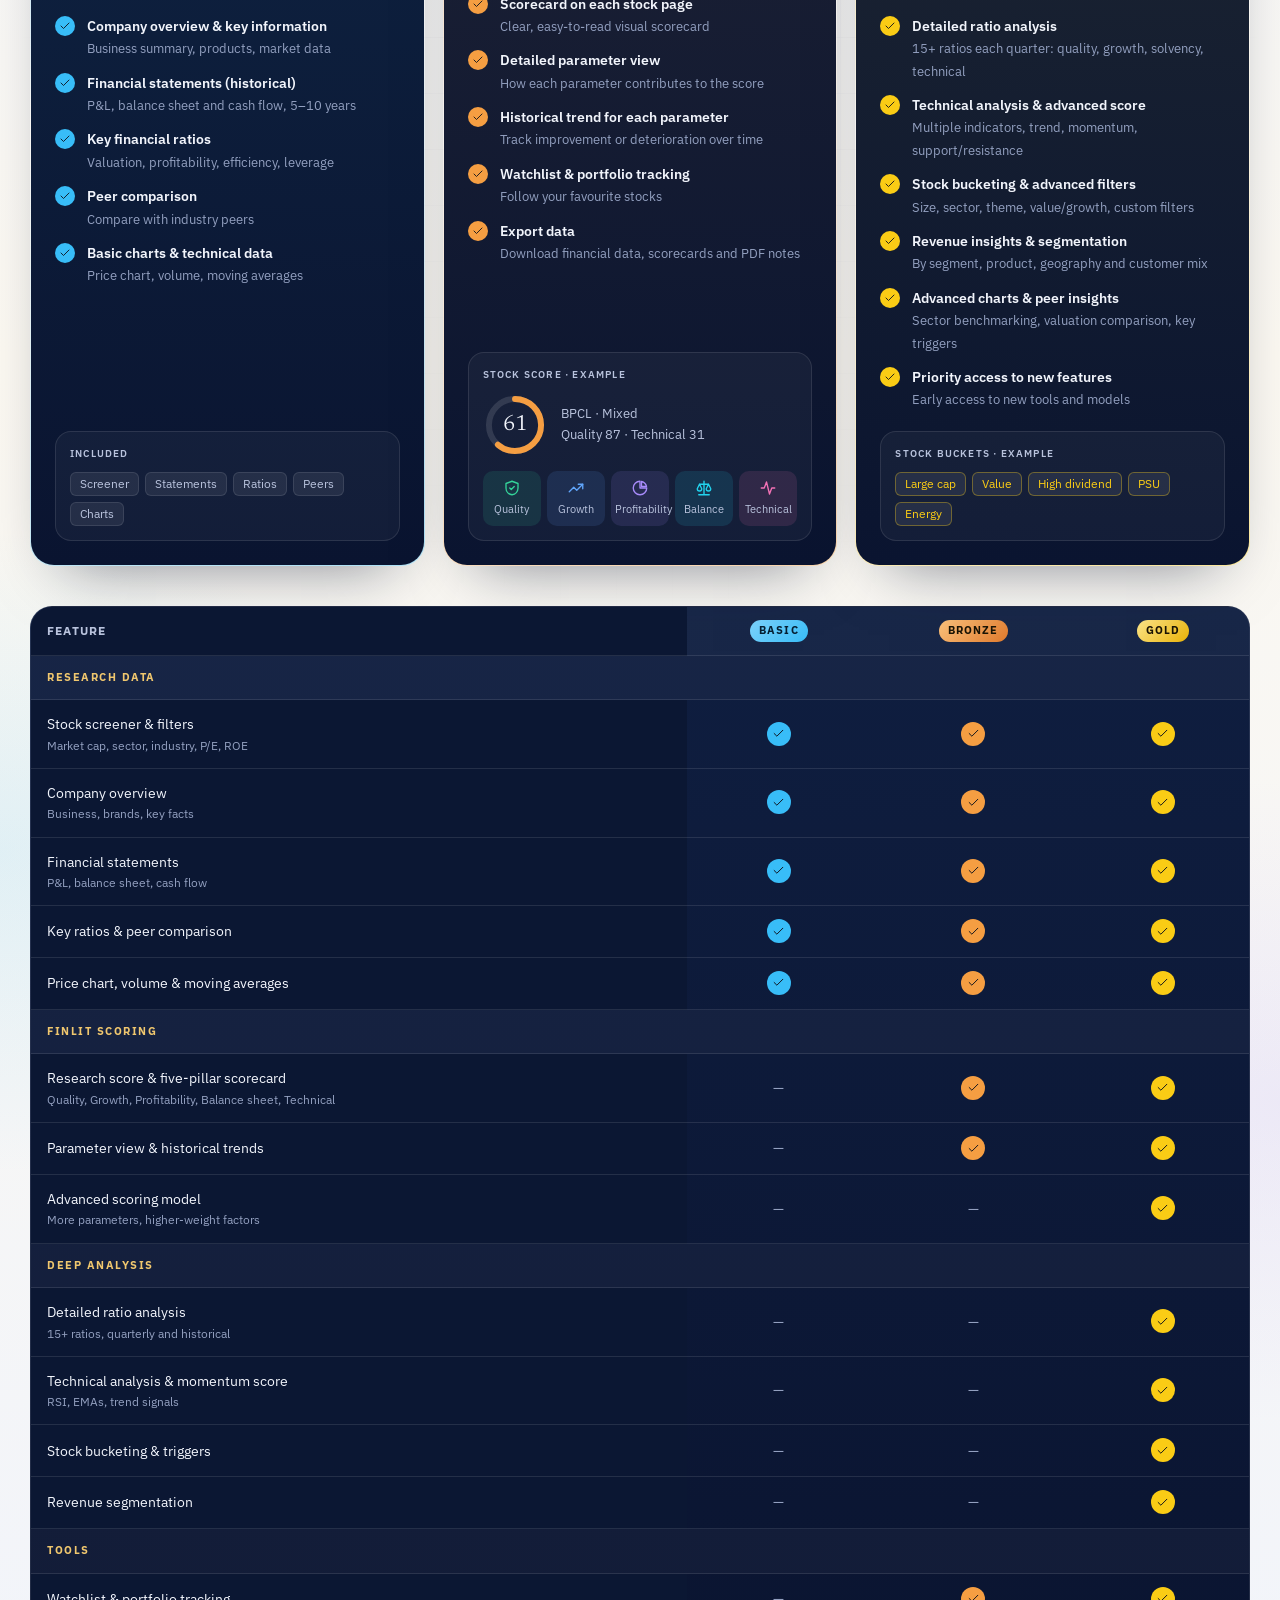
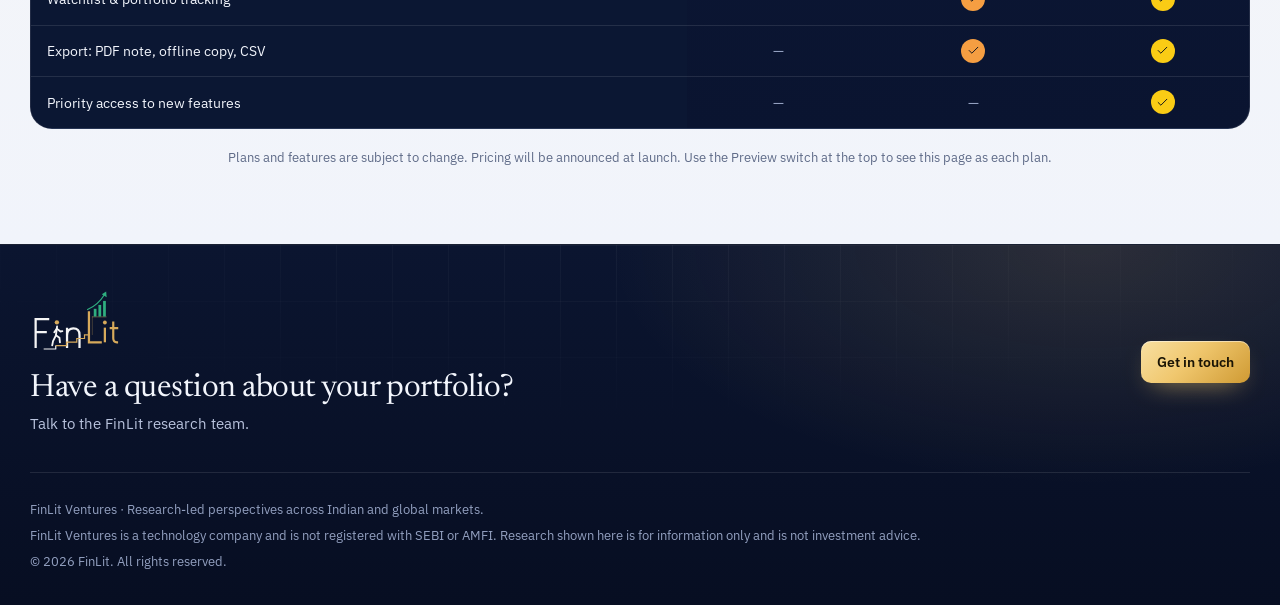
==== commit 2cfda829: "Use the FinLit logo (figure on stairs, gold Lit, green bars) in header, footer and PDF Drawn as SVG " ====
--- a/stock.html
+++ b/stock.html
@@ -34,6 +34,7 @@
   --v-strong: #34D399; --v-healthy: #22D3EE; --v-mixed: #F59E0B; --v-weak: #FB7185;
   --c1: #EBC46A; --c2: #60A5FA; --c3: #34D399; --c4: #A78BFA; --c5: #94A3B8;
   --line: #F2D896; --area: #EBC46A;
+  --logo-ink: #F5F5F5; --logo-gold: #D7AA5B; --logo-green: #2FAE7F;
   --t-basic: #38BDF8; --t-bronze: #F59E42; --t-gold: #FACC15;
   --shadow: inset 0 1px 0 rgba(255,255,255,.04), 0 1px 2px rgba(0,0,0,.4), 0 22px 44px -26px rgba(0,0,0,.75);
   --lift: 0 1px 2px rgba(0,0,0,.4), 0 28px 50px -24px rgba(0,0,0,.8);
@@ -55,6 +56,7 @@
   --v-strong: #047857; --v-healthy: #0E7490; --v-mixed: #B45309; --v-weak: #BE123C;
   --c1: #E3A42A; --c2: #2563EB; --c3: #059669; --c4: #7C3AED; --c5: #94A3B8;
   --line: #1E3A8A; --area: #3B82F6;
+  --logo-ink: #0B1530; --logo-gold: #B5852A; --logo-green: #16875E;
   --t-basic: #0284C7; --t-bronze: #C2570C; --t-gold: #B88A04;
   --shadow: 0 1px 2px rgba(15,30,70,.06), 0 14px 32px -18px rgba(15,30,70,.22);
   --lift: 0 2px 4px rgba(15,30,70,.06), 0 26px 46px -22px rgba(15,30,70,.32);
@@ -142,10 +144,9 @@
 /* ---------- Top bar (solid: no blur, for smooth scrolling) ---------- */
 .top { position: sticky; top: 0; z-index: 40; background: var(--header); border-bottom: 1px solid var(--border); padding-top: env(safe-area-inset-top, 0px); }
 .top .wrap { display: flex; align-items: center; gap: 12px; height: 62px; }
-.logo { display: inline-flex; align-items: center; gap: 8px; text-decoration: none; font-family: var(--serif); font-size: 24px; font-weight: 500; letter-spacing: -.01em; line-height: 1; flex: none; }
-.logo b { font-weight: 500; background: linear-gradient(120deg, var(--gold-2), var(--gold-deep)); -webkit-background-clip: text; background-clip: text; color: transparent; }
-.logo .mk { width: 30px; height: 30px; border-radius: 9px; display: grid; place-items: center; background: linear-gradient(135deg, #0F2A5C, #0A1838); box-shadow: inset 0 0 0 1px rgba(240,199,110,.35); }
-.logo .mk svg { width: 18px; height: 18px; }
+.logo { display: inline-flex; align-items: center; text-decoration: none; flex: none; line-height: 0; }
+.lg-foot { height: 62px !important; }
+.lg-svg { height: 52px; width: auto; display: block; overflow: visible; }
 .topnav { display: flex; gap: 2px; margin-left: 8px; }
 .topnav a { text-decoration: none; font-size: 13.5px; font-weight: 500; color: var(--muted); padding: 8px 10px; border-radius: 8px; transition: color .15s, background-color .15s; white-space: nowrap; }
 .topnav a:hover { color: var(--text); background: var(--s3); }
@@ -579,7 +580,7 @@
 .toast { position: fixed; left: 50%; bottom: calc(24px + env(safe-area-inset-bottom, 0px)); transform: translateX(-50%); background: #0F1C36; color: #EEF2FA; border: 1px solid rgba(255,255,255,.14); border-radius: 12px; padding: 11px 18px; z-index: 80; box-shadow: 0 20px 40px -16px rgba(0,0,0,.6); font-size: 13.5px; max-width: calc(100vw - 32px); }
 
 /* Footer */
-footer.band { padding-block: 0; border-top: 1px solid rgba(255,255,255,.08); }
+footer.band { --logo-ink: #F5F5F5; --logo-gold: #D7AA5B; --logo-green: #2FAE7F; padding-block: 0; border-top: 1px solid rgba(255,255,255,.08); }
 .fcta { display: flex; justify-content: space-between; align-items: center; gap: 20px; padding-block: 44px 36px; border-bottom: 1px solid var(--border); flex-wrap: wrap; }
 .fcta h2 { font-size: 32px; }
 .fcta p { margin: 6px 0 0; color: var(--muted); }
@@ -689,7 +690,7 @@
   .ring { width: 46px; height: 46px; }
   .pt-ev { display: none; }
   .pd-ev { grid-template-columns: 1fr; }
-  .logo span { display: none; }
+  .lg-svg { height: 38px; }
   .otiles { grid-template-columns: 1fr 1fr; }
 }
 </style>
@@ -699,10 +700,7 @@
 <div class="tape" aria-label="Market snapshot"><div class="tape-track" id="tape"></div></div>
 <header class="top">
   <div class="wrap">
-    <a class="logo" href="#" aria-label="FinLit home">
-      <span class="mk"><svg viewBox="0 0 20 20" aria-hidden="true"><rect x="2" y="12" width="3" height="6" rx=".7" fill="#34D399"/><rect x="7.5" y="8.5" width="3" height="9.5" rx=".7" fill="#34D399"/><rect x="13" y="5" width="3" height="13" rx=".7" fill="#34D399"/><path d="M2.5 9 L8 5.5 L11 6.5 L17.5 1.8" fill="none" stroke="#F0C76E" stroke-width="1.6" stroke-linecap="round" stroke-linejoin="round"/></svg></span>
-      <span>Fin<b>Lit</b></span>
-    </a>
+    <a class="logo" href="#" aria-label="FinLit home"><svg class="lg-svg" viewBox="20 0 114 77" xmlns="http://www.w3.org/2000/svg" role="img" aria-label="FinLit"><g fill="none" stroke-linecap="round" stroke-linejoin="round"><path d="M27 72V37.5h15.5M27 53.5h12.5" stroke="var(--logo-ink)" stroke-width="2.8" stroke-linecap="square" stroke-linejoin="miter"/><path d="M66 72V49.5M66 56.5c0-4.6 3.4-7.6 7.8-7.6 4.6 0 7.7 3 7.7 8.2V72" stroke="var(--logo-ink)" stroke-width="2.8" stroke-linecap="square"/><path d="M37 74.5h15v-4.2" stroke="var(--logo-ink)" stroke-width="1.5" stroke-linecap="butt"/><path d="M52 70.3h13.5v-4.4h12.6v-4.4h9.6v-4.6h5.6" stroke="var(--logo-gold)" stroke-width="1.5" stroke-linecap="butt" stroke-linejoin="miter"/><g stroke="var(--logo-ink)" stroke-width="2.3"><path d="M53.6 46.6 52.2 57.5"/><path d="M52.2 57.5 48.6 64.8 47.6 70"/><path d="M52.2 57.5l4.4 3.2.6 5.6"/><path d="M53.4 49.2l-3.2 4.6M53.4 49.2l4.4 3.6 2.4-.4"/></g><path d="M93.2 29v37.2h14.6" stroke="var(--logo-gold)" stroke-width="2.8" stroke-linecap="square" stroke-linejoin="miter"/><path d="M97.4 34.6h17.2" stroke="var(--logo-gold)" stroke-width="1" opacity=".55"/><path d="M97.4 34.6v22" stroke="var(--logo-gold)" stroke-width="1" opacity=".35"/><path d="M113 48v18.2" stroke="var(--logo-gold)" stroke-width="2.8" stroke-linecap="butt"/><path d="M123.4 40.5v20.8c0 3.4 1.6 4.9 4.6 4.9h1.4M119 48.6h10.6" stroke="var(--logo-gold)" stroke-width="2.7" stroke-linecap="butt"/><path d="M91.5 25.5c8-3.4 15.4-9.4 21.3-19" stroke="var(--logo-green)" stroke-width="1.5"/></g><circle cx="53.4" cy="41.4" r="2.7" fill="var(--logo-gold)"/><circle cx="113" cy="41.6" r="2.4" fill="var(--logo-gold)"/><path d="M114.6 3.2l.6 6.9-6-3.5z" fill="var(--logo-green)"/><rect x="99.2" y="24.6" width="3.4" height="9.6" fill="var(--logo-green)"/><rect x="105" y="19.8" width="3.4" height="14.4" fill="var(--logo-green)"/><rect x="110.8" y="14.8" width="3.4" height="19.4" fill="var(--logo-green)"/></svg></a>
     <nav class="topnav" aria-label="Site"><a href="index.html">Screener</a><a href="#hero" class="hl">Research</a><a href="#plans">Plans</a><a href="#" class="opt ext">About</a><a href="#" class="opt ext">Blog</a></nav>
     <div class="grow"></div>
     <button class="search" id="openPalette" aria-label="Search stocks">
@@ -996,7 +994,7 @@
 
   <footer class="band">
     <div class="wrap">
-      <div class="fcta"><div><h2>Have a question about your portfolio?</h2><p>Talk to the FinLit research team.</p></div><a class="btn primary" href="#" id="contactBtn">Get in touch</a></div>
+      <div class="fcta"><div><a class="logo" href="#" aria-label="FinLit home" style="margin-bottom:18px"><svg class="lg-svg lg-foot" viewBox="20 0 114 77" xmlns="http://www.w3.org/2000/svg" role="img" aria-label="FinLit"><g fill="none" stroke-linecap="round" stroke-linejoin="round"><path d="M27 72V37.5h15.5M27 53.5h12.5" stroke="var(--logo-ink)" stroke-width="2.8" stroke-linecap="square" stroke-linejoin="miter"/><path d="M66 72V49.5M66 56.5c0-4.6 3.4-7.6 7.8-7.6 4.6 0 7.7 3 7.7 8.2V72" stroke="var(--logo-ink)" stroke-width="2.8" stroke-linecap="square"/><path d="M37 74.5h15v-4.2" stroke="var(--logo-ink)" stroke-width="1.5" stroke-linecap="butt"/><path d="M52 70.3h13.5v-4.4h12.6v-4.4h9.6v-4.6h5.6" stroke="var(--logo-gold)" stroke-width="1.5" stroke-linecap="butt" stroke-linejoin="miter"/><g stroke="var(--logo-ink)" stroke-width="2.3"><path d="M53.6 46.6 52.2 57.5"/><path d="M52.2 57.5 48.6 64.8 47.6 70"/><path d="M52.2 57.5l4.4 3.2.6 5.6"/><path d="M53.4 49.2l-3.2 4.6M53.4 49.2l4.4 3.6 2.4-.4"/></g><path d="M93.2 29v37.2h14.6" stroke="var(--logo-gold)" stroke-width="2.8" stroke-linecap="square" stroke-linejoin="miter"/><path d="M97.4 34.6h17.2" stroke="var(--logo-gold)" stroke-width="1" opacity=".55"/><path d="M97.4 34.6v22" stroke="var(--logo-gold)" stroke-width="1" opacity=".35"/><path d="M113 48v18.2" stroke="var(--logo-gold)" stroke-width="2.8" stroke-linecap="butt"/><path d="M123.4 40.5v20.8c0 3.4 1.6 4.9 4.6 4.9h1.4M119 48.6h10.6" stroke="var(--logo-gold)" stroke-width="2.7" stroke-linecap="butt"/><path d="M91.5 25.5c8-3.4 15.4-9.4 21.3-19" stroke="var(--logo-green)" stroke-width="1.5"/></g><circle cx="53.4" cy="41.4" r="2.7" fill="var(--logo-gold)"/><circle cx="113" cy="41.6" r="2.4" fill="var(--logo-gold)"/><path d="M114.6 3.2l.6 6.9-6-3.5z" fill="var(--logo-green)"/><rect x="99.2" y="24.6" width="3.4" height="9.6" fill="var(--logo-green)"/><rect x="105" y="19.8" width="3.4" height="14.4" fill="var(--logo-green)"/><rect x="110.8" y="14.8" width="3.4" height="19.4" fill="var(--logo-green)"/></svg></a><h2>Have a question about your portfolio?</h2><p>Talk to the FinLit research team.</p></div><a class="btn primary" href="#" id="contactBtn">Get in touch</a></div>
       <div class="ffine">
         <span>FinLit Ventures · Research-led perspectives across Indian and global markets.</span>
         <span>FinLit Ventures is a technology company and is not registered with SEBI or AMFI. Research shown here is for information only and is not investment advice.</span>
@@ -1832,7 +1830,7 @@
   const dial = drawDial(false, ROOT, tmp, true);
   el("text", { x: 150, y: 160, "text-anchor": "middle", "font-family": "Newsreader, Georgia, serif", "font-size": 64, "font-weight": 300, fill: "#0B1530" }, dial).textContent = "61";
   el("text", { x: 150, y: 186, "text-anchor": "middle", "font-family": "IBM Plex Sans, sans-serif", "font-size": 10, "font-weight": 700, "letter-spacing": ".12em", fill: css("--v-mixed") }, dial).textContent = "● MIXED";
-  const head = (sec) => `<div class="pp-head"><span class="lg">Fin<b>Lit</b> · Research Report</span><span>${sec}</span></div>`;
+  const head = (sec) => `<div class="pp-head"><span class="lg" style="display:flex;align-items:center;gap:10px;--logo-ink:#F5F5F5;--logo-gold:#D7AA5B;--logo-green:#2FAE7F">${$(".top .lg-svg").outerHTML.replace('class="lg-svg"', 'class="lg-svg" style="height:34px;width:auto"')}<span style="white-space:nowrap">Research Report</span></span><span>${sec}</span></div>`;
   const foot = `<div class="pf"><span>Bharat Petroleum Corporation Ltd (BPCL) · Consolidated · Data as of 15 Oct 2026 · Source: Finedge</span><span>Research summary, not a recommendation. FinLit Ventures is not registered with SEBI or AMFI.</span></div>`;
   const notes = $$("#notes .note").map((c) => [c.querySelector("h3").textContent, $$("li > span:last-child", c).map((x) => x.textContent)]);
   doc.innerHTML = `
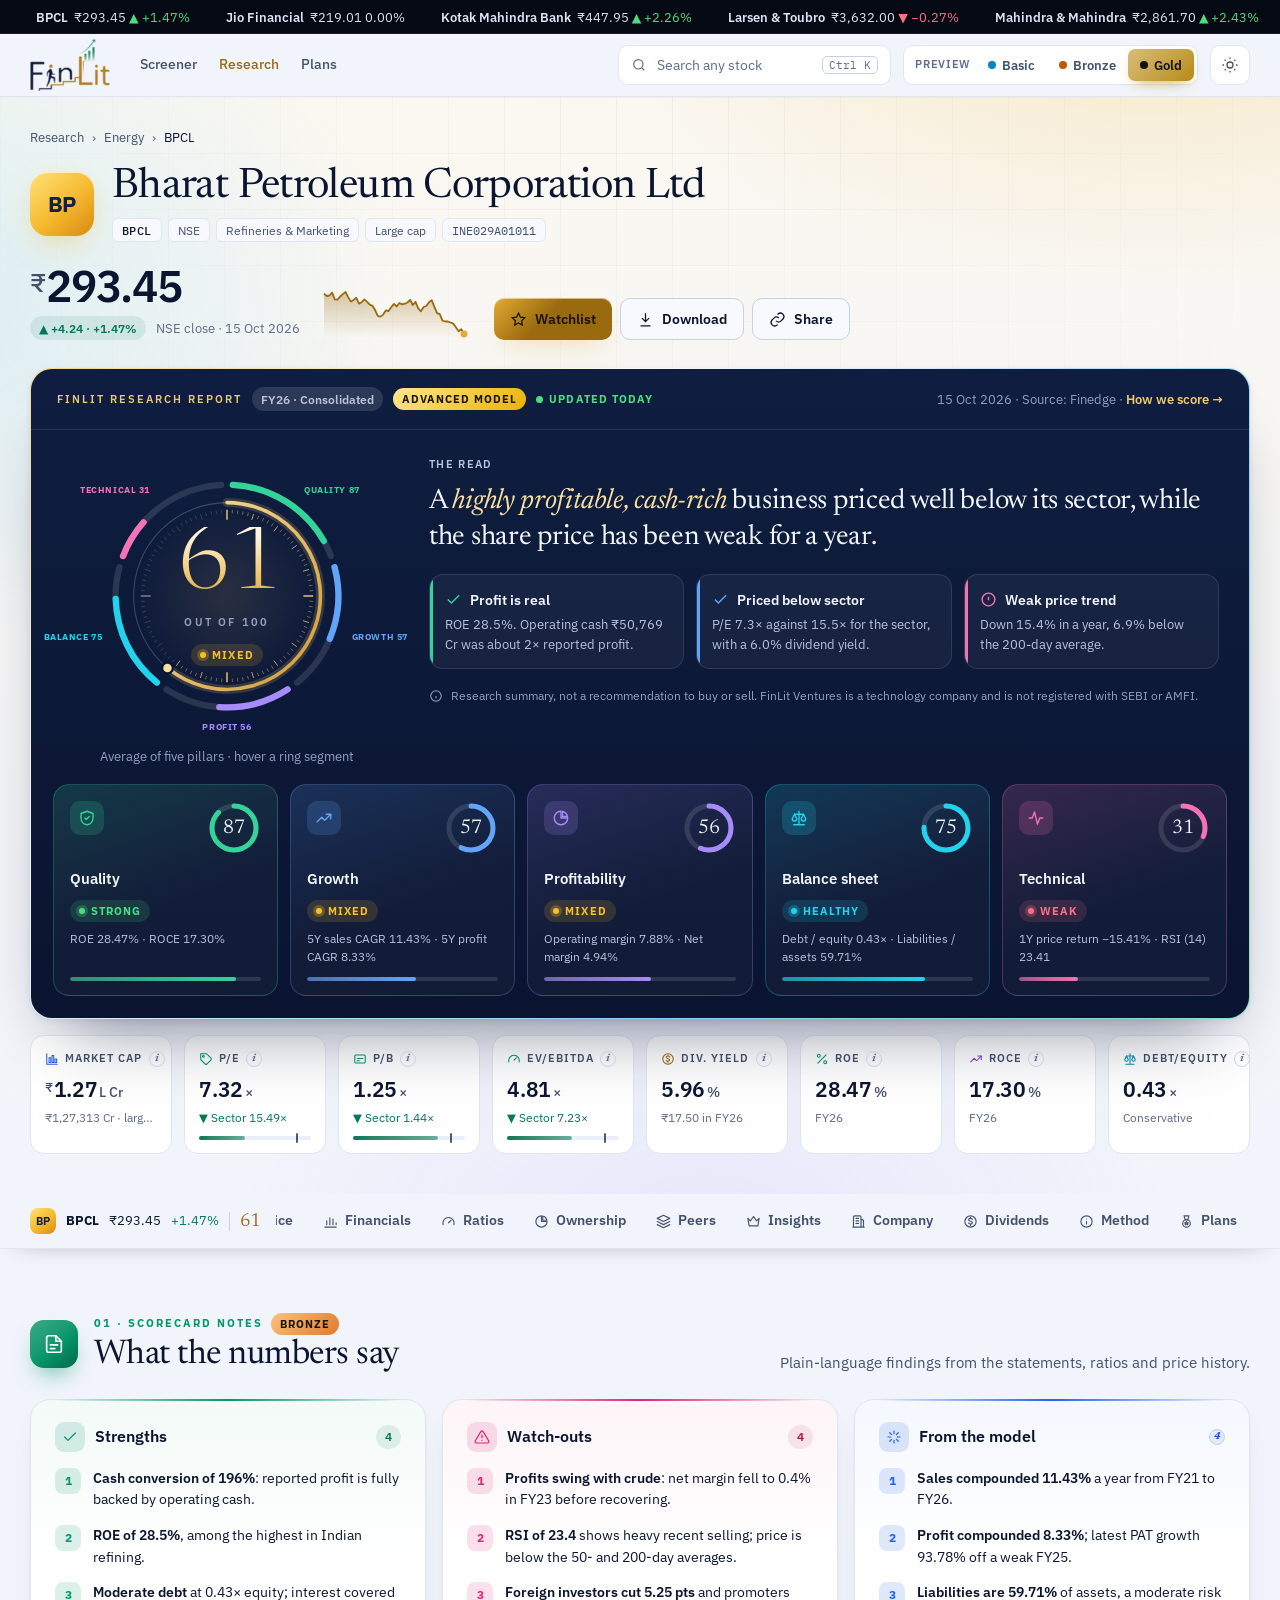
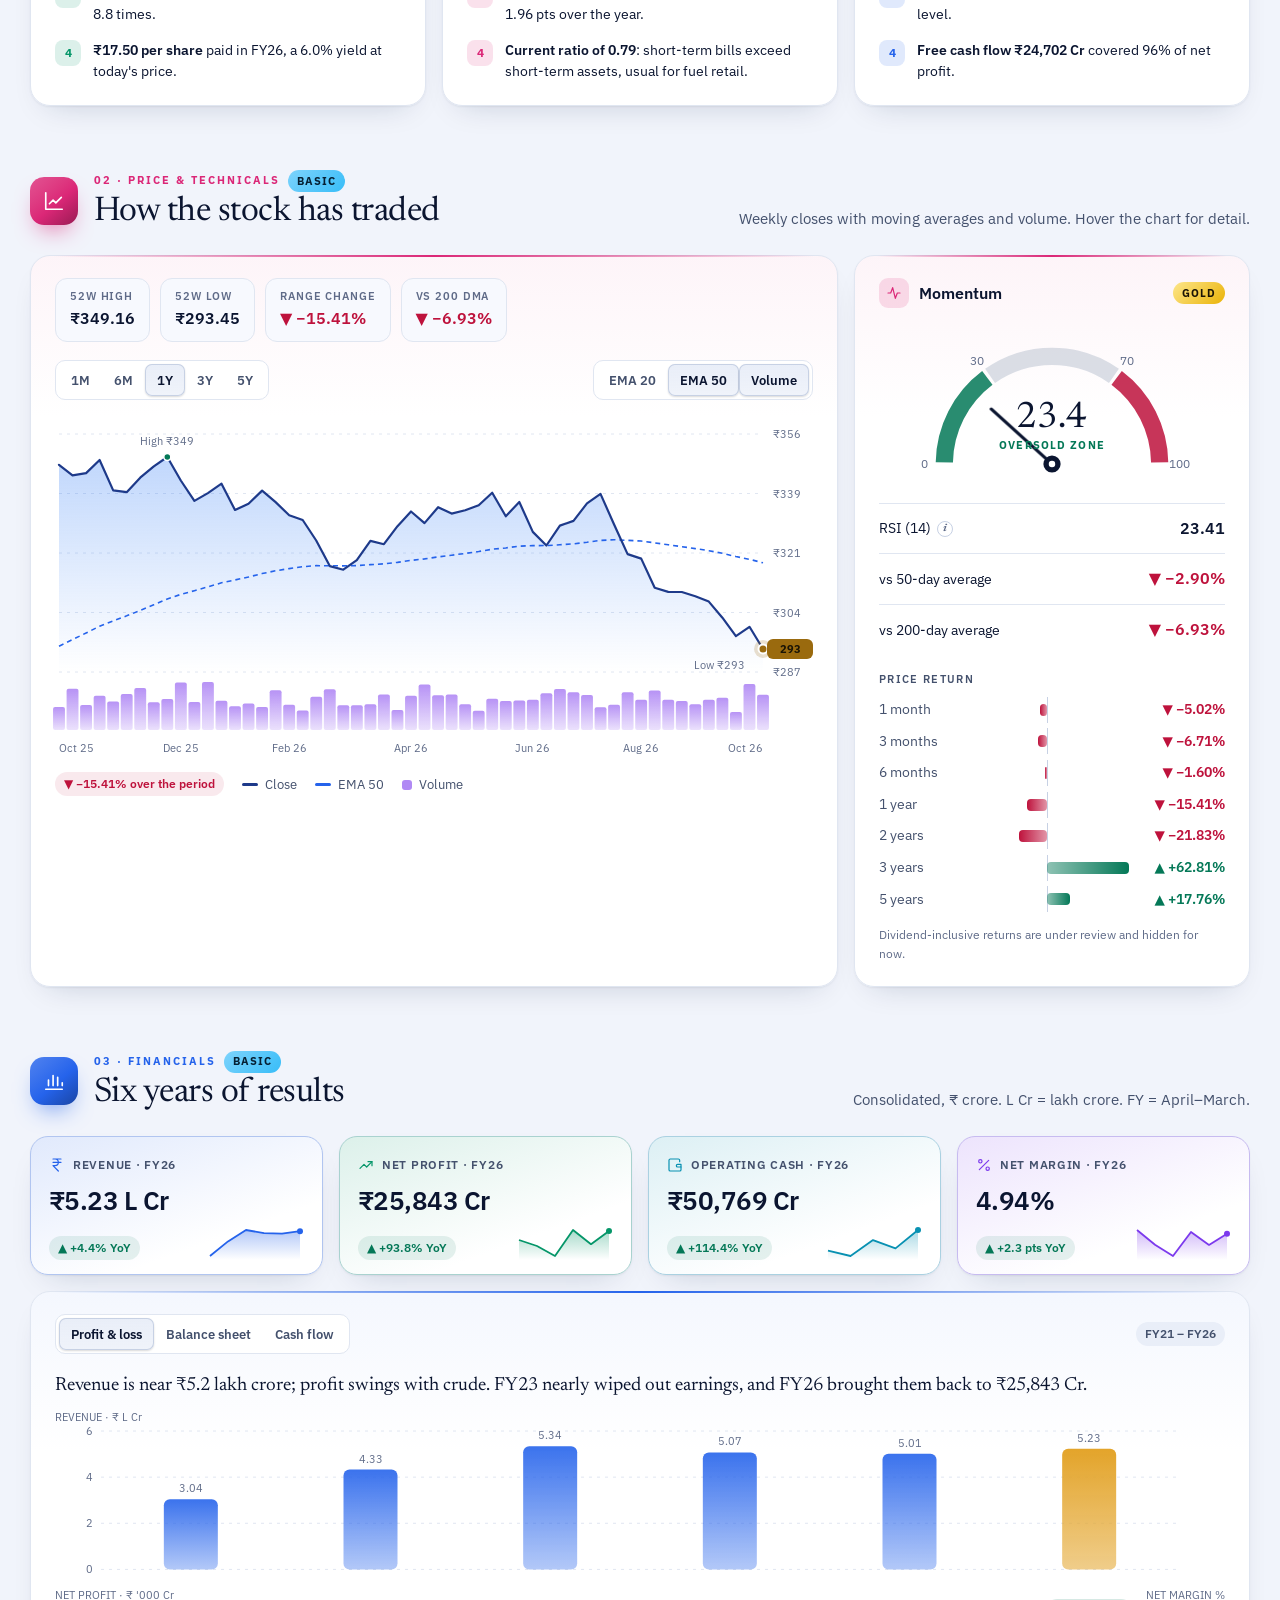
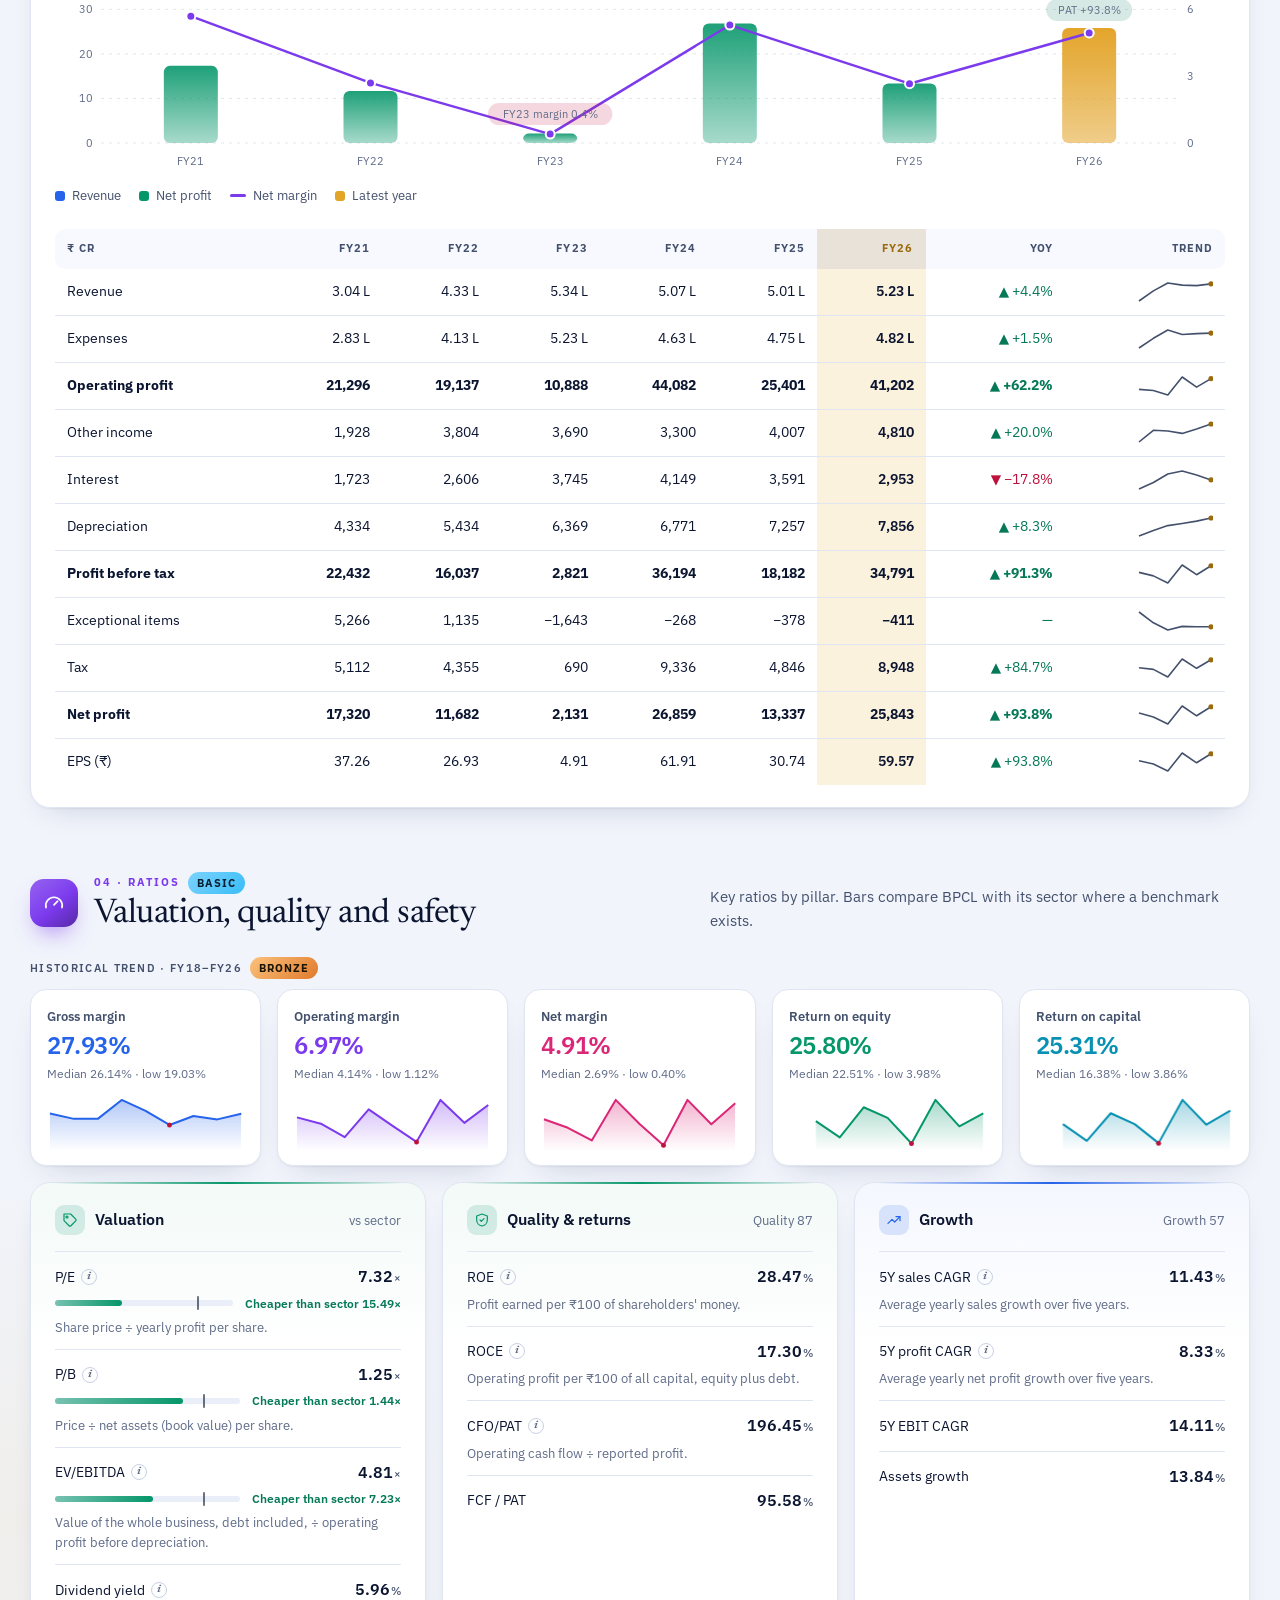
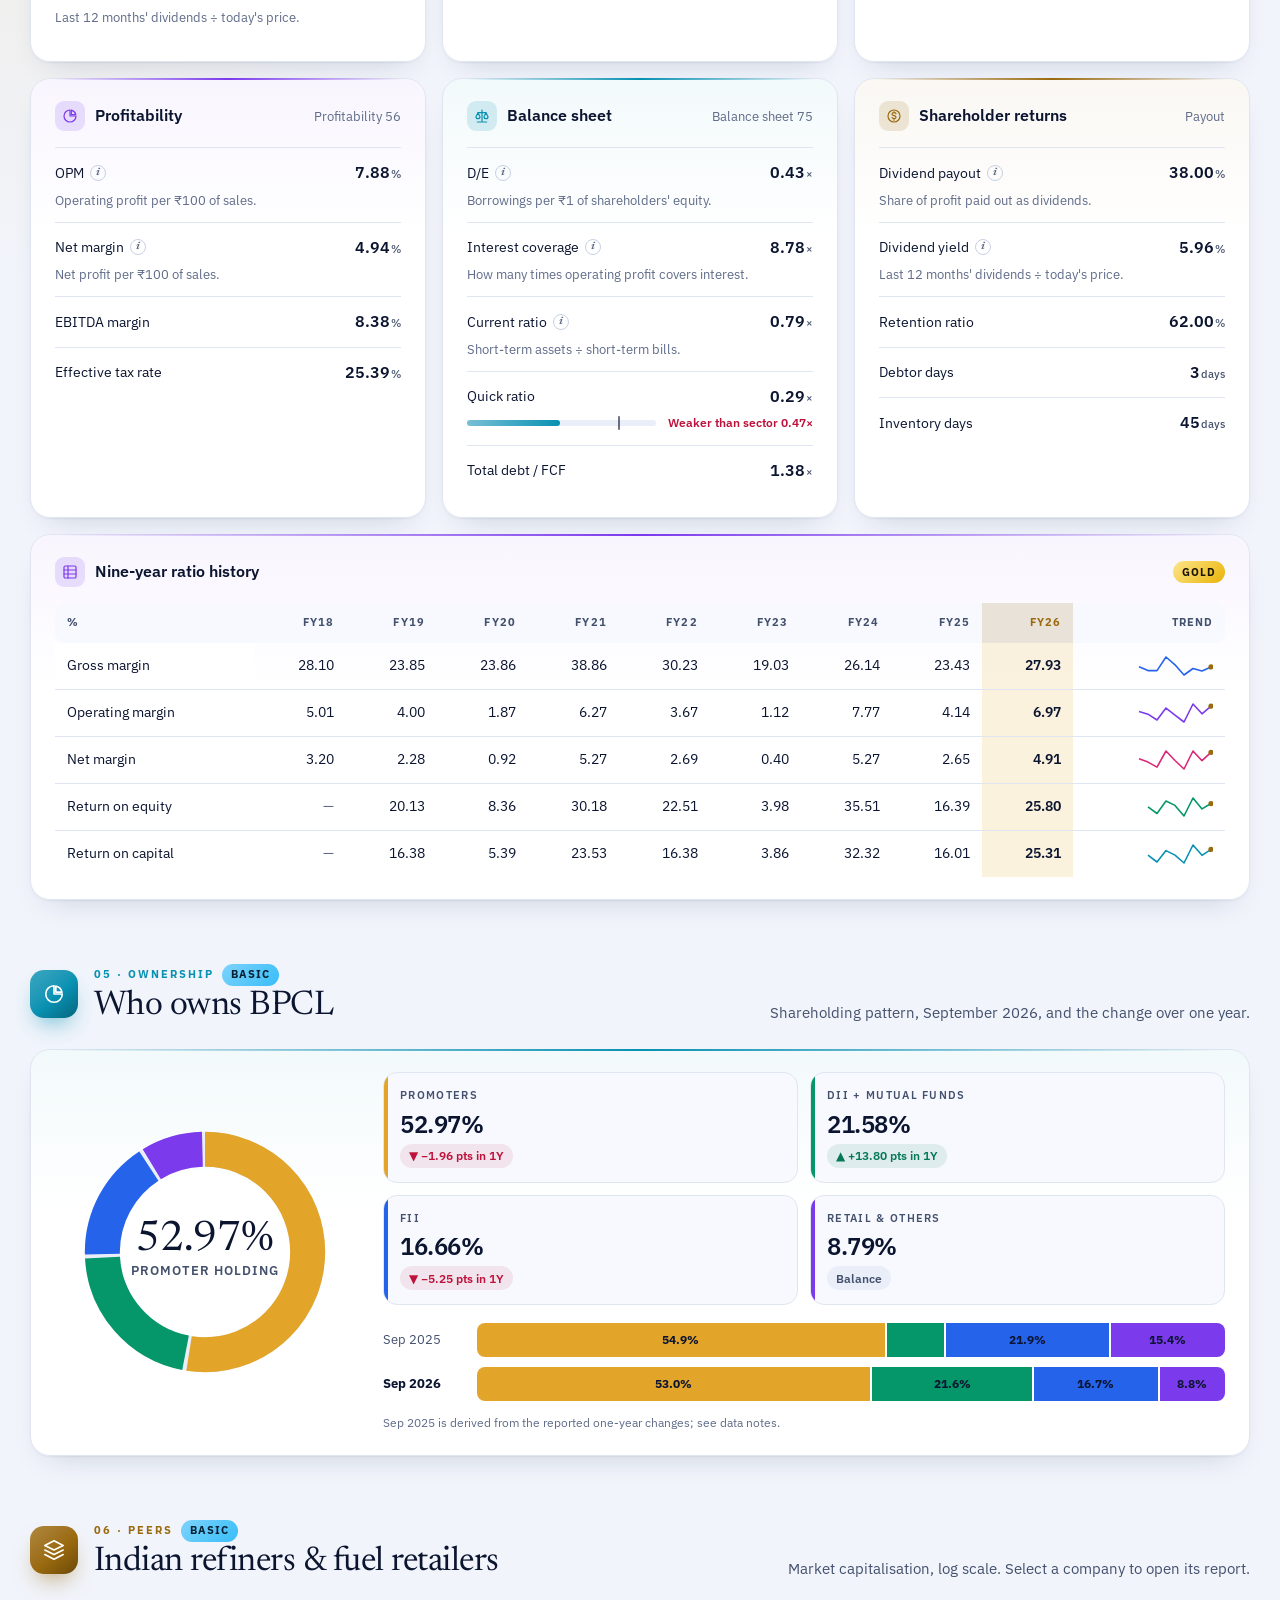
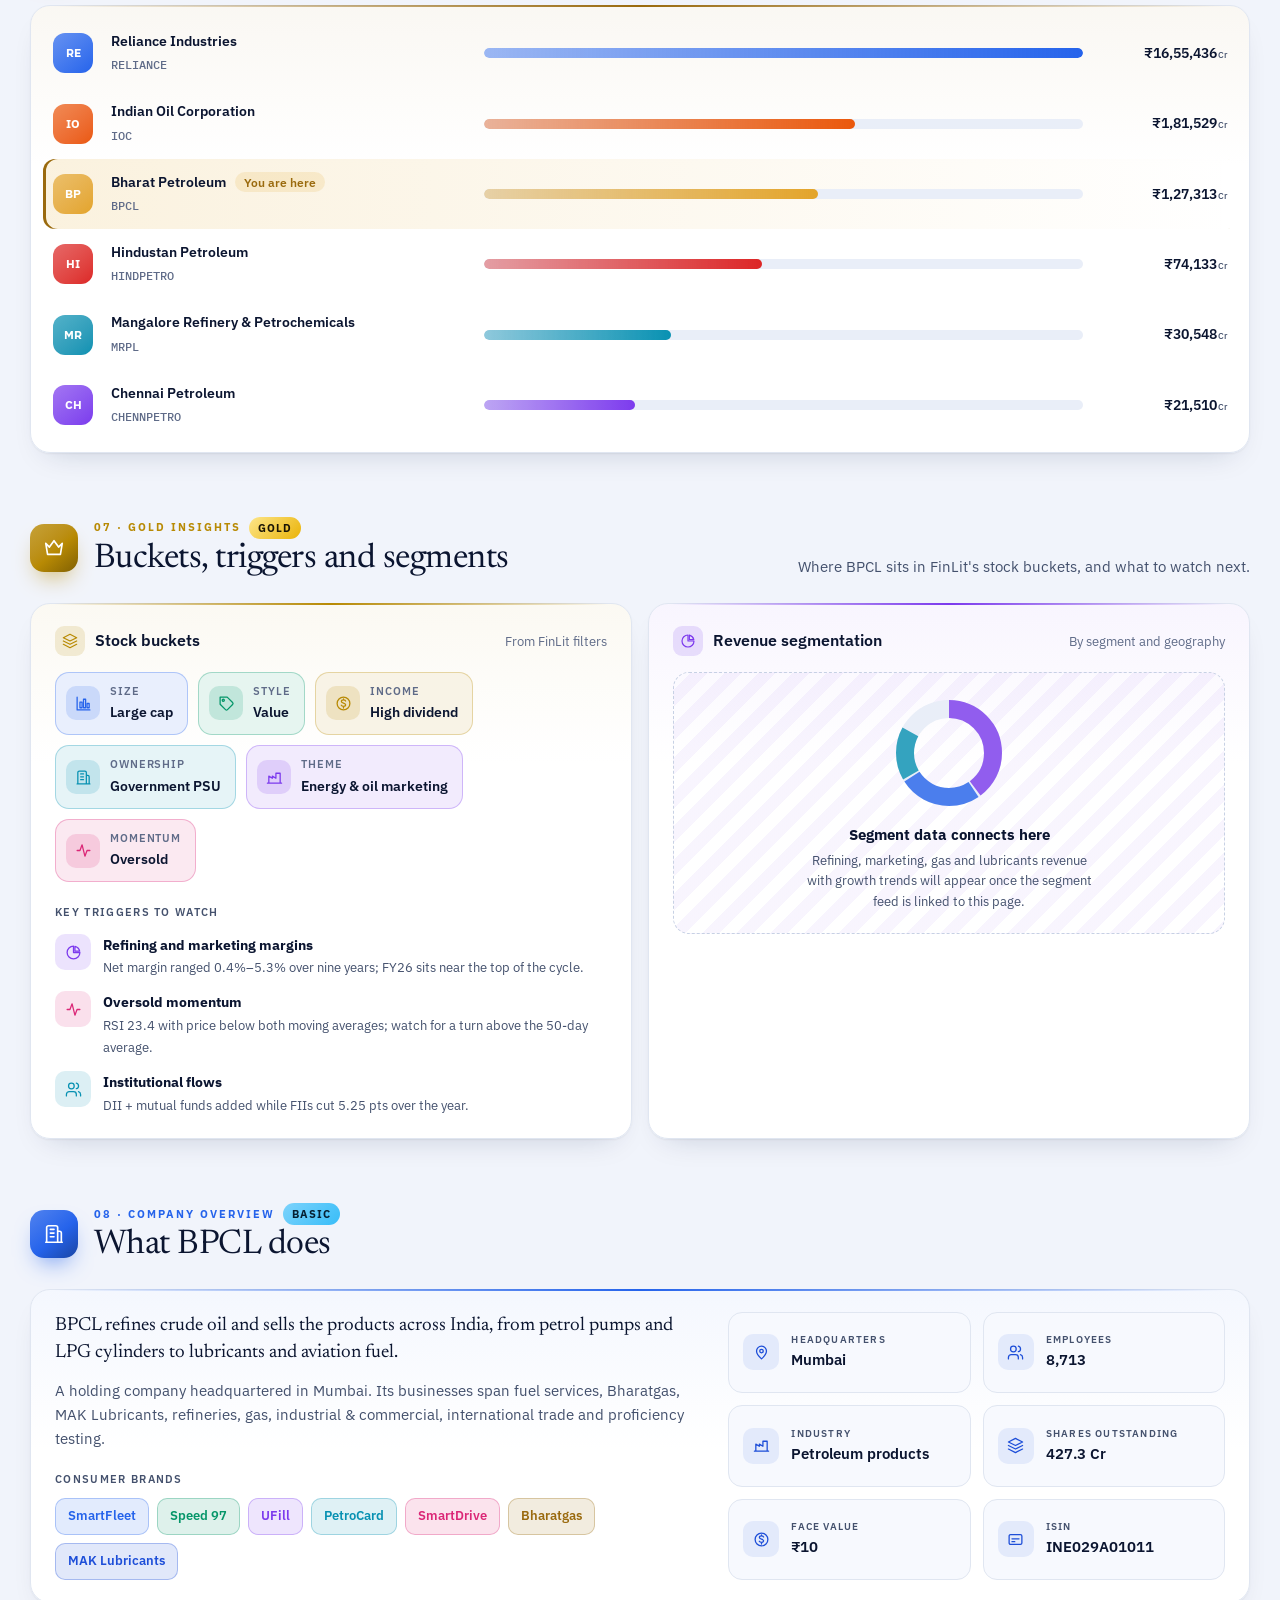
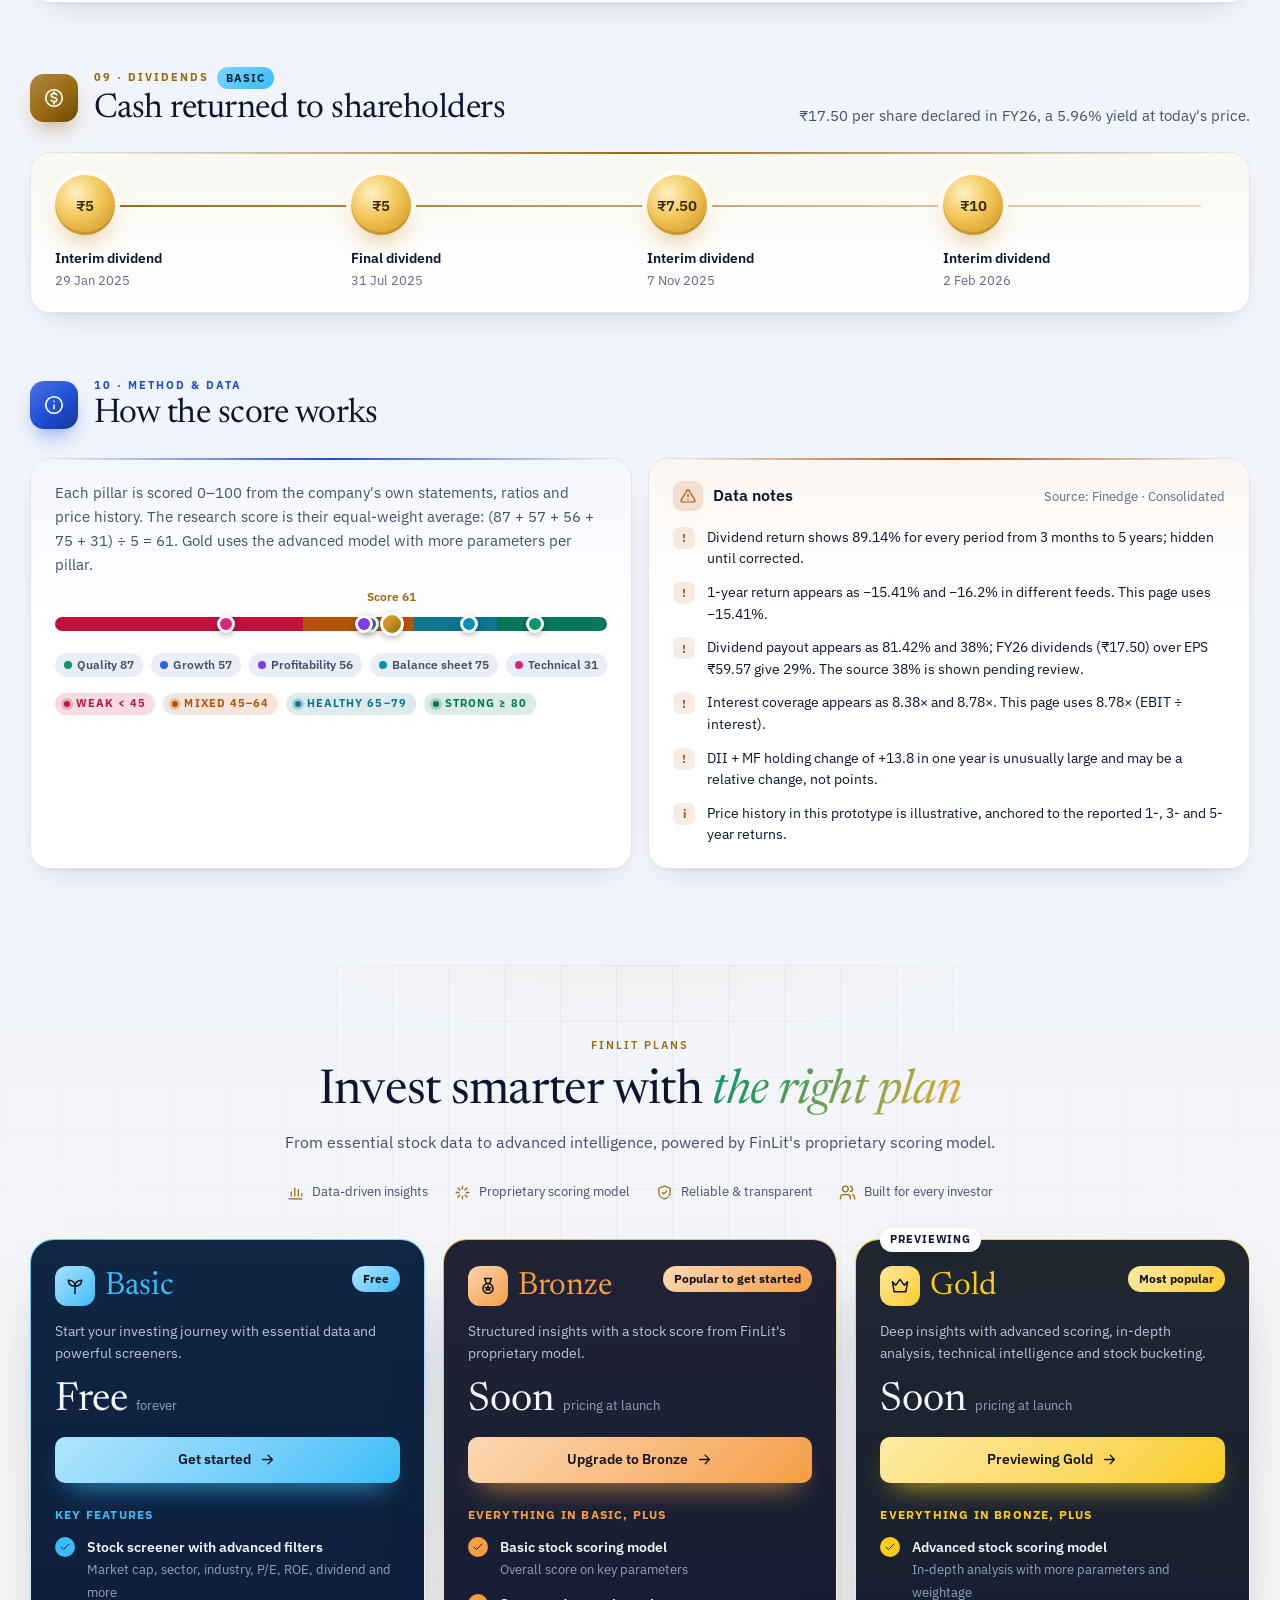
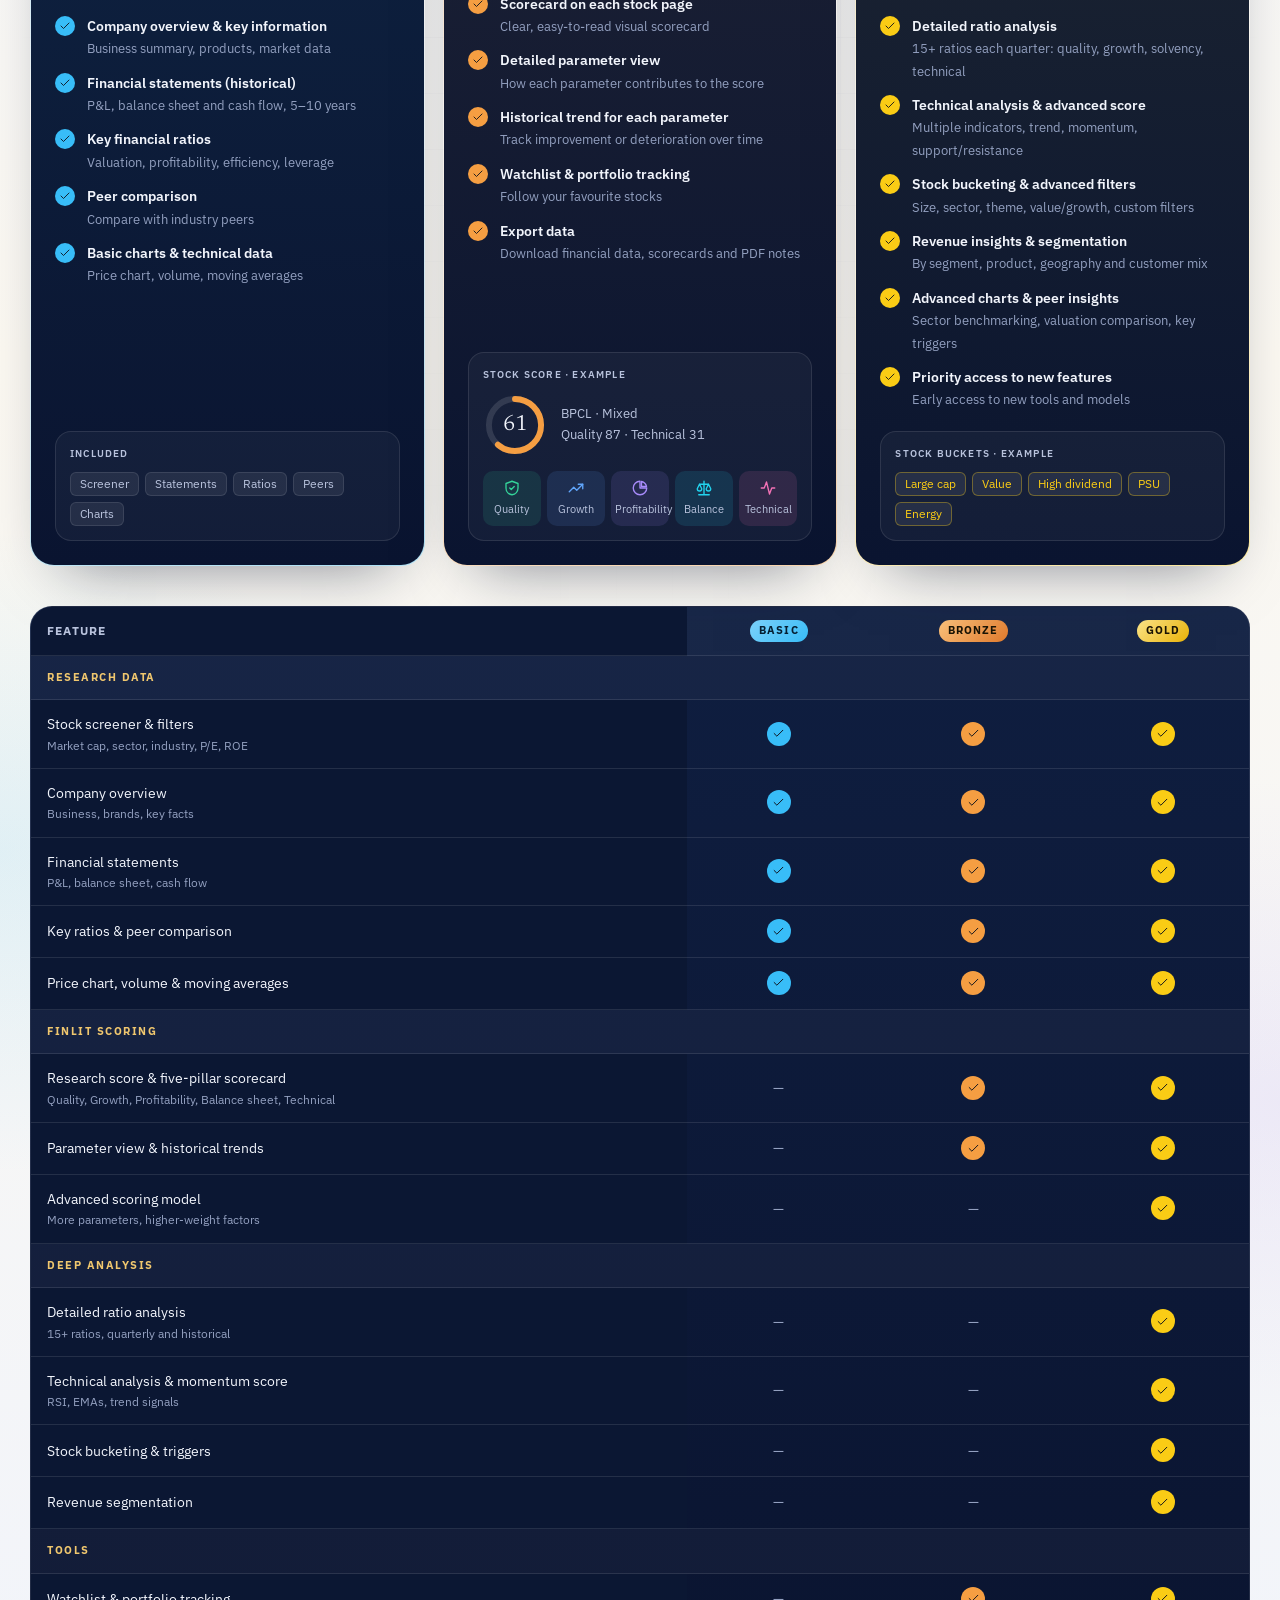
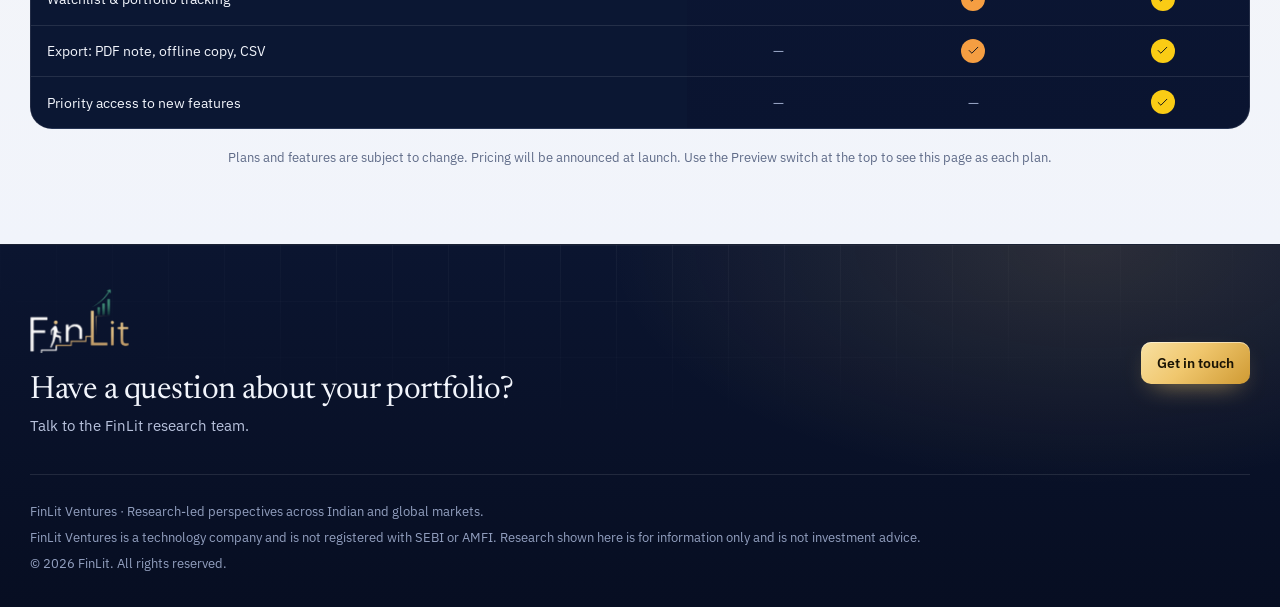
==== commit 0e25e5ac: "Use the shared FinLit logo image (transparent background) until the official SVG arrives Dark-surfac" ====
--- a/stock.html
+++ b/stock.html
@@ -34,7 +34,6 @@
   --v-strong: #34D399; --v-healthy: #22D3EE; --v-mixed: #F59E0B; --v-weak: #FB7185;
   --c1: #EBC46A; --c2: #60A5FA; --c3: #34D399; --c4: #A78BFA; --c5: #94A3B8;
   --line: #F2D896; --area: #EBC46A;
-  --logo-ink: #F5F5F5; --logo-gold: #D7AA5B; --logo-green: #2FAE7F;
   --t-basic: #38BDF8; --t-bronze: #F59E42; --t-gold: #FACC15;
   --shadow: inset 0 1px 0 rgba(255,255,255,.04), 0 1px 2px rgba(0,0,0,.4), 0 22px 44px -26px rgba(0,0,0,.75);
   --lift: 0 1px 2px rgba(0,0,0,.4), 0 28px 50px -24px rgba(0,0,0,.8);
@@ -56,7 +55,6 @@
   --v-strong: #047857; --v-healthy: #0E7490; --v-mixed: #B45309; --v-weak: #BE123C;
   --c1: #E3A42A; --c2: #2563EB; --c3: #059669; --c4: #7C3AED; --c5: #94A3B8;
   --line: #1E3A8A; --area: #3B82F6;
-  --logo-ink: #0B1530; --logo-gold: #B5852A; --logo-green: #16875E;
   --t-basic: #0284C7; --t-bronze: #C2570C; --t-gold: #B88A04;
   --shadow: 0 1px 2px rgba(15,30,70,.06), 0 14px 32px -18px rgba(15,30,70,.22);
   --lift: 0 2px 4px rgba(15,30,70,.06), 0 26px 46px -22px rgba(15,30,70,.32);
@@ -145,8 +143,10 @@
 .top { position: sticky; top: 0; z-index: 40; background: var(--header); border-bottom: 1px solid var(--border); padding-top: env(safe-area-inset-top, 0px); }
 .top .wrap { display: flex; align-items: center; gap: 12px; height: 62px; }
 .logo { display: inline-flex; align-items: center; text-decoration: none; flex: none; line-height: 0; }
-.lg-foot { height: 62px !important; }
-.lg-svg { height: 52px; width: auto; display: block; overflow: visible; }
+/* Logo from the brand image (temporary until the SVG arrives): dark-background version by default, light version in the light header */
+.lg-mark { display: block; height: 52px; aspect-ratio: 439 / 285; background: url("[data-uri]") center / contain no-repeat; }
+:root[data-theme="light"] .top .lg-mark { background-image: url("[data-uri]"); }
+.fcta .lg-mark { height: 64px; }
 .topnav { display: flex; gap: 2px; margin-left: 8px; }
 .topnav a { text-decoration: none; font-size: 13.5px; font-weight: 500; color: var(--muted); padding: 8px 10px; border-radius: 8px; transition: color .15s, background-color .15s; white-space: nowrap; }
 .topnav a:hover { color: var(--text); background: var(--s3); }
@@ -580,7 +580,7 @@
 .toast { position: fixed; left: 50%; bottom: calc(24px + env(safe-area-inset-bottom, 0px)); transform: translateX(-50%); background: #0F1C36; color: #EEF2FA; border: 1px solid rgba(255,255,255,.14); border-radius: 12px; padding: 11px 18px; z-index: 80; box-shadow: 0 20px 40px -16px rgba(0,0,0,.6); font-size: 13.5px; max-width: calc(100vw - 32px); }
 
 /* Footer */
-footer.band { --logo-ink: #F5F5F5; --logo-gold: #D7AA5B; --logo-green: #2FAE7F; padding-block: 0; border-top: 1px solid rgba(255,255,255,.08); }
+footer.band { padding-block: 0; border-top: 1px solid rgba(255,255,255,.08); }
 .fcta { display: flex; justify-content: space-between; align-items: center; gap: 20px; padding-block: 44px 36px; border-bottom: 1px solid var(--border); flex-wrap: wrap; }
 .fcta h2 { font-size: 32px; }
 .fcta p { margin: 6px 0 0; color: var(--muted); }
@@ -690,7 +690,7 @@
   .ring { width: 46px; height: 46px; }
   .pt-ev { display: none; }
   .pd-ev { grid-template-columns: 1fr; }
-  .lg-svg { height: 38px; }
+  .lg-mark { height: 40px; }
   .otiles { grid-template-columns: 1fr 1fr; }
 }
 </style>
@@ -700,7 +700,7 @@
 <div class="tape" aria-label="Market snapshot"><div class="tape-track" id="tape"></div></div>
 <header class="top">
   <div class="wrap">
-    <a class="logo" href="#" aria-label="FinLit home"><svg class="lg-svg" viewBox="20 0 114 77" xmlns="http://www.w3.org/2000/svg" role="img" aria-label="FinLit"><g fill="none" stroke-linecap="round" stroke-linejoin="round"><path d="M27 72V37.5h15.5M27 53.5h12.5" stroke="var(--logo-ink)" stroke-width="2.8" stroke-linecap="square" stroke-linejoin="miter"/><path d="M66 72V49.5M66 56.5c0-4.6 3.4-7.6 7.8-7.6 4.6 0 7.7 3 7.7 8.2V72" stroke="var(--logo-ink)" stroke-width="2.8" stroke-linecap="square"/><path d="M37 74.5h15v-4.2" stroke="var(--logo-ink)" stroke-width="1.5" stroke-linecap="butt"/><path d="M52 70.3h13.5v-4.4h12.6v-4.4h9.6v-4.6h5.6" stroke="var(--logo-gold)" stroke-width="1.5" stroke-linecap="butt" stroke-linejoin="miter"/><g stroke="var(--logo-ink)" stroke-width="2.3"><path d="M53.6 46.6 52.2 57.5"/><path d="M52.2 57.5 48.6 64.8 47.6 70"/><path d="M52.2 57.5l4.4 3.2.6 5.6"/><path d="M53.4 49.2l-3.2 4.6M53.4 49.2l4.4 3.6 2.4-.4"/></g><path d="M93.2 29v37.2h14.6" stroke="var(--logo-gold)" stroke-width="2.8" stroke-linecap="square" stroke-linejoin="miter"/><path d="M97.4 34.6h17.2" stroke="var(--logo-gold)" stroke-width="1" opacity=".55"/><path d="M97.4 34.6v22" stroke="var(--logo-gold)" stroke-width="1" opacity=".35"/><path d="M113 48v18.2" stroke="var(--logo-gold)" stroke-width="2.8" stroke-linecap="butt"/><path d="M123.4 40.5v20.8c0 3.4 1.6 4.9 4.6 4.9h1.4M119 48.6h10.6" stroke="var(--logo-gold)" stroke-width="2.7" stroke-linecap="butt"/><path d="M91.5 25.5c8-3.4 15.4-9.4 21.3-19" stroke="var(--logo-green)" stroke-width="1.5"/></g><circle cx="53.4" cy="41.4" r="2.7" fill="var(--logo-gold)"/><circle cx="113" cy="41.6" r="2.4" fill="var(--logo-gold)"/><path d="M114.6 3.2l.6 6.9-6-3.5z" fill="var(--logo-green)"/><rect x="99.2" y="24.6" width="3.4" height="9.6" fill="var(--logo-green)"/><rect x="105" y="19.8" width="3.4" height="14.4" fill="var(--logo-green)"/><rect x="110.8" y="14.8" width="3.4" height="19.4" fill="var(--logo-green)"/></svg></a>
+    <a class="logo" href="#" aria-label="FinLit home"><span class="lg-mark" role="img" aria-label="FinLit"></span></a>
     <nav class="topnav" aria-label="Site"><a href="index.html">Screener</a><a href="#hero" class="hl">Research</a><a href="#plans">Plans</a><a href="#" class="opt ext">About</a><a href="#" class="opt ext">Blog</a></nav>
     <div class="grow"></div>
     <button class="search" id="openPalette" aria-label="Search stocks">
@@ -994,7 +994,7 @@
 
   <footer class="band">
     <div class="wrap">
-      <div class="fcta"><div><a class="logo" href="#" aria-label="FinLit home" style="margin-bottom:18px"><svg class="lg-svg lg-foot" viewBox="20 0 114 77" xmlns="http://www.w3.org/2000/svg" role="img" aria-label="FinLit"><g fill="none" stroke-linecap="round" stroke-linejoin="round"><path d="M27 72V37.5h15.5M27 53.5h12.5" stroke="var(--logo-ink)" stroke-width="2.8" stroke-linecap="square" stroke-linejoin="miter"/><path d="M66 72V49.5M66 56.5c0-4.6 3.4-7.6 7.8-7.6 4.6 0 7.7 3 7.7 8.2V72" stroke="var(--logo-ink)" stroke-width="2.8" stroke-linecap="square"/><path d="M37 74.5h15v-4.2" stroke="var(--logo-ink)" stroke-width="1.5" stroke-linecap="butt"/><path d="M52 70.3h13.5v-4.4h12.6v-4.4h9.6v-4.6h5.6" stroke="var(--logo-gold)" stroke-width="1.5" stroke-linecap="butt" stroke-linejoin="miter"/><g stroke="var(--logo-ink)" stroke-width="2.3"><path d="M53.6 46.6 52.2 57.5"/><path d="M52.2 57.5 48.6 64.8 47.6 70"/><path d="M52.2 57.5l4.4 3.2.6 5.6"/><path d="M53.4 49.2l-3.2 4.6M53.4 49.2l4.4 3.6 2.4-.4"/></g><path d="M93.2 29v37.2h14.6" stroke="var(--logo-gold)" stroke-width="2.8" stroke-linecap="square" stroke-linejoin="miter"/><path d="M97.4 34.6h17.2" stroke="var(--logo-gold)" stroke-width="1" opacity=".55"/><path d="M97.4 34.6v22" stroke="var(--logo-gold)" stroke-width="1" opacity=".35"/><path d="M113 48v18.2" stroke="var(--logo-gold)" stroke-width="2.8" stroke-linecap="butt"/><path d="M123.4 40.5v20.8c0 3.4 1.6 4.9 4.6 4.9h1.4M119 48.6h10.6" stroke="var(--logo-gold)" stroke-width="2.7" stroke-linecap="butt"/><path d="M91.5 25.5c8-3.4 15.4-9.4 21.3-19" stroke="var(--logo-green)" stroke-width="1.5"/></g><circle cx="53.4" cy="41.4" r="2.7" fill="var(--logo-gold)"/><circle cx="113" cy="41.6" r="2.4" fill="var(--logo-gold)"/><path d="M114.6 3.2l.6 6.9-6-3.5z" fill="var(--logo-green)"/><rect x="99.2" y="24.6" width="3.4" height="9.6" fill="var(--logo-green)"/><rect x="105" y="19.8" width="3.4" height="14.4" fill="var(--logo-green)"/><rect x="110.8" y="14.8" width="3.4" height="19.4" fill="var(--logo-green)"/></svg></a><h2>Have a question about your portfolio?</h2><p>Talk to the FinLit research team.</p></div><a class="btn primary" href="#" id="contactBtn">Get in touch</a></div>
+      <div class="fcta"><div><a class="logo" href="#" aria-label="FinLit home" style="margin-bottom:18px"><span class="lg-mark" role="img" aria-label="FinLit"></span></a><h2>Have a question about your portfolio?</h2><p>Talk to the FinLit research team.</p></div><a class="btn primary" href="#" id="contactBtn">Get in touch</a></div>
       <div class="ffine">
         <span>FinLit Ventures · Research-led perspectives across Indian and global markets.</span>
         <span>FinLit Ventures is a technology company and is not registered with SEBI or AMFI. Research shown here is for information only and is not investment advice.</span>
@@ -1830,7 +1830,7 @@
   const dial = drawDial(false, ROOT, tmp, true);
   el("text", { x: 150, y: 160, "text-anchor": "middle", "font-family": "Newsreader, Georgia, serif", "font-size": 64, "font-weight": 300, fill: "#0B1530" }, dial).textContent = "61";
   el("text", { x: 150, y: 186, "text-anchor": "middle", "font-family": "IBM Plex Sans, sans-serif", "font-size": 10, "font-weight": 700, "letter-spacing": ".12em", fill: css("--v-mixed") }, dial).textContent = "● MIXED";
-  const head = (sec) => `<div class="pp-head"><span class="lg" style="display:flex;align-items:center;gap:10px;--logo-ink:#F5F5F5;--logo-gold:#D7AA5B;--logo-green:#2FAE7F">${$(".top .lg-svg").outerHTML.replace('class="lg-svg"', 'class="lg-svg" style="height:34px;width:auto"')}<span style="white-space:nowrap">Research Report</span></span><span>${sec}</span></div>`;
+  const head = (sec) => `<div class="pp-head"><span class="lg" style="display:flex;align-items:center;gap:12px"><span class="lg-mark" style="height:34px"></span><span style="white-space:nowrap">Research Report</span></span><span>${sec}</span></div>`;
   const foot = `<div class="pf"><span>Bharat Petroleum Corporation Ltd (BPCL) · Consolidated · Data as of 15 Oct 2026 · Source: Finedge</span><span>Research summary, not a recommendation. FinLit Ventures is not registered with SEBI or AMFI.</span></div>`;
   const notes = $$("#notes .note").map((c) => [c.querySelector("h3").textContent, $$("li > span:last-child", c).map((x) => x.textContent)]);
   doc.innerHTML = `
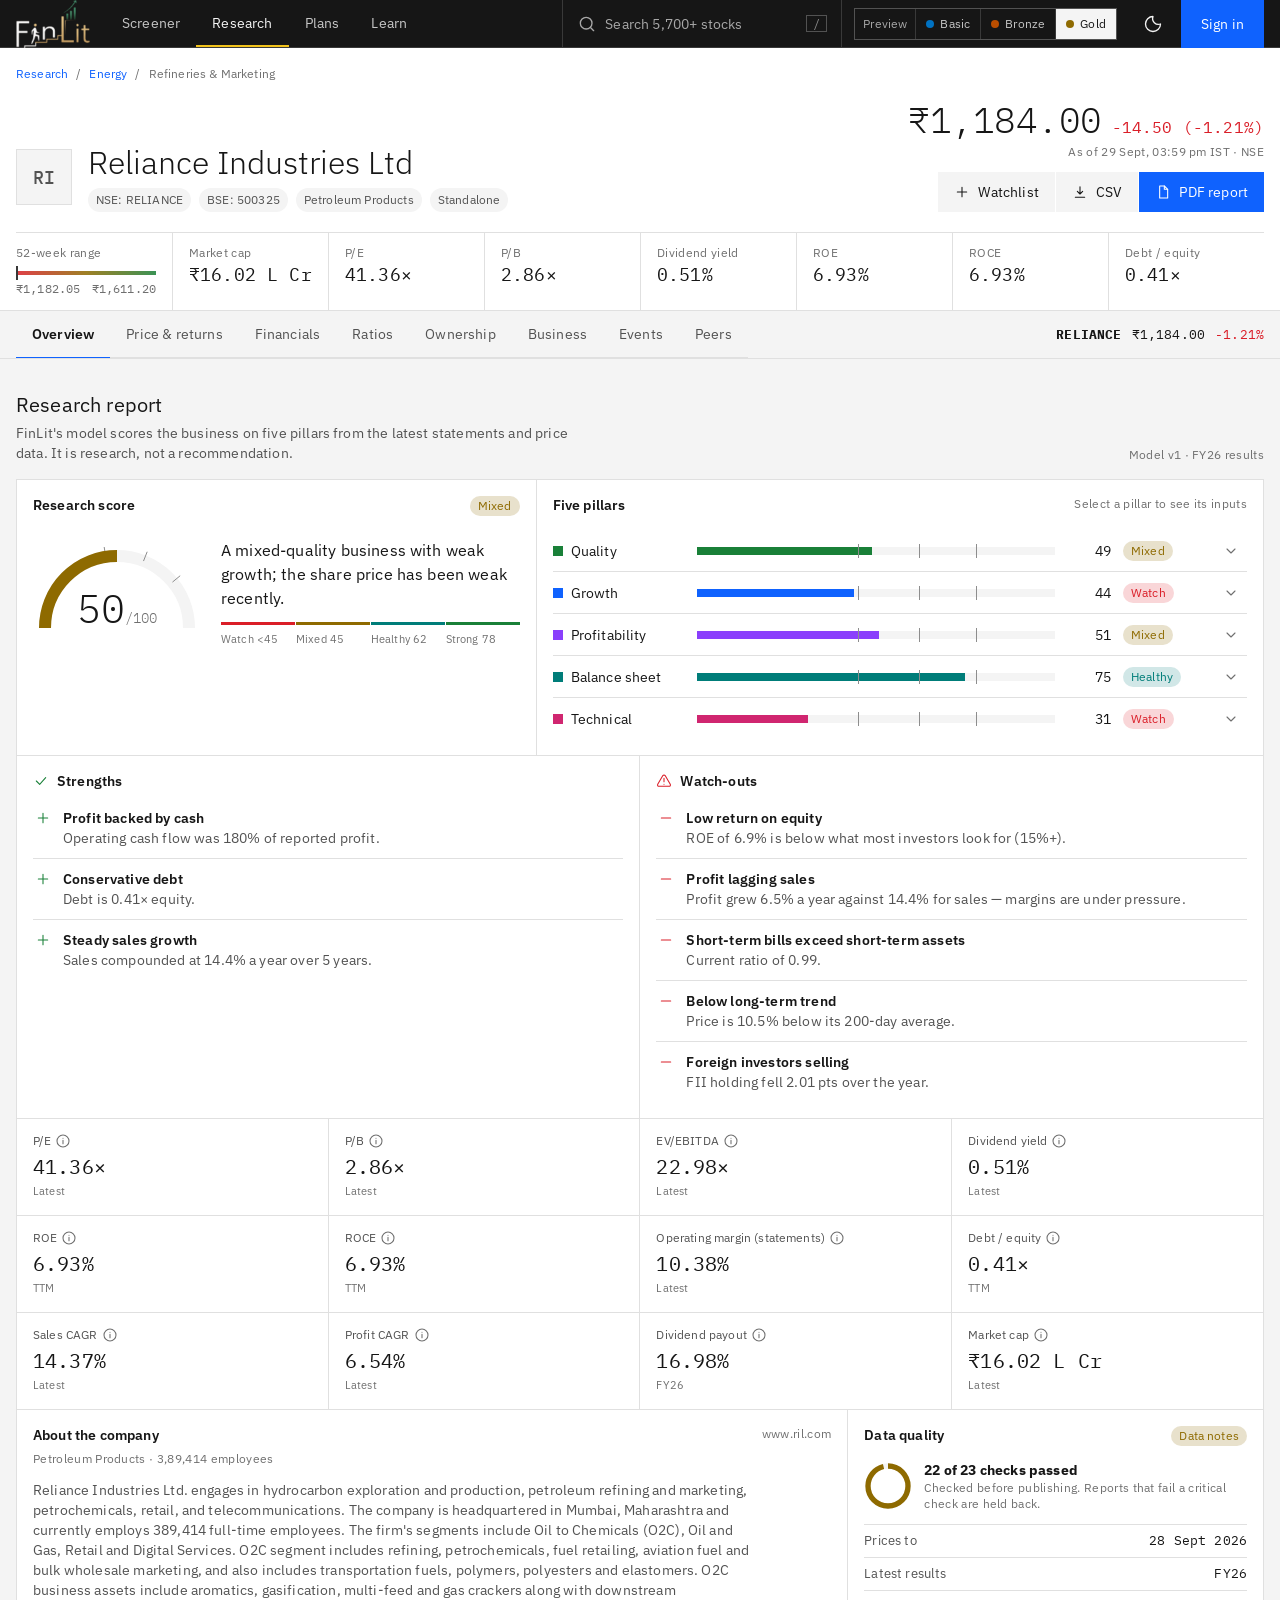
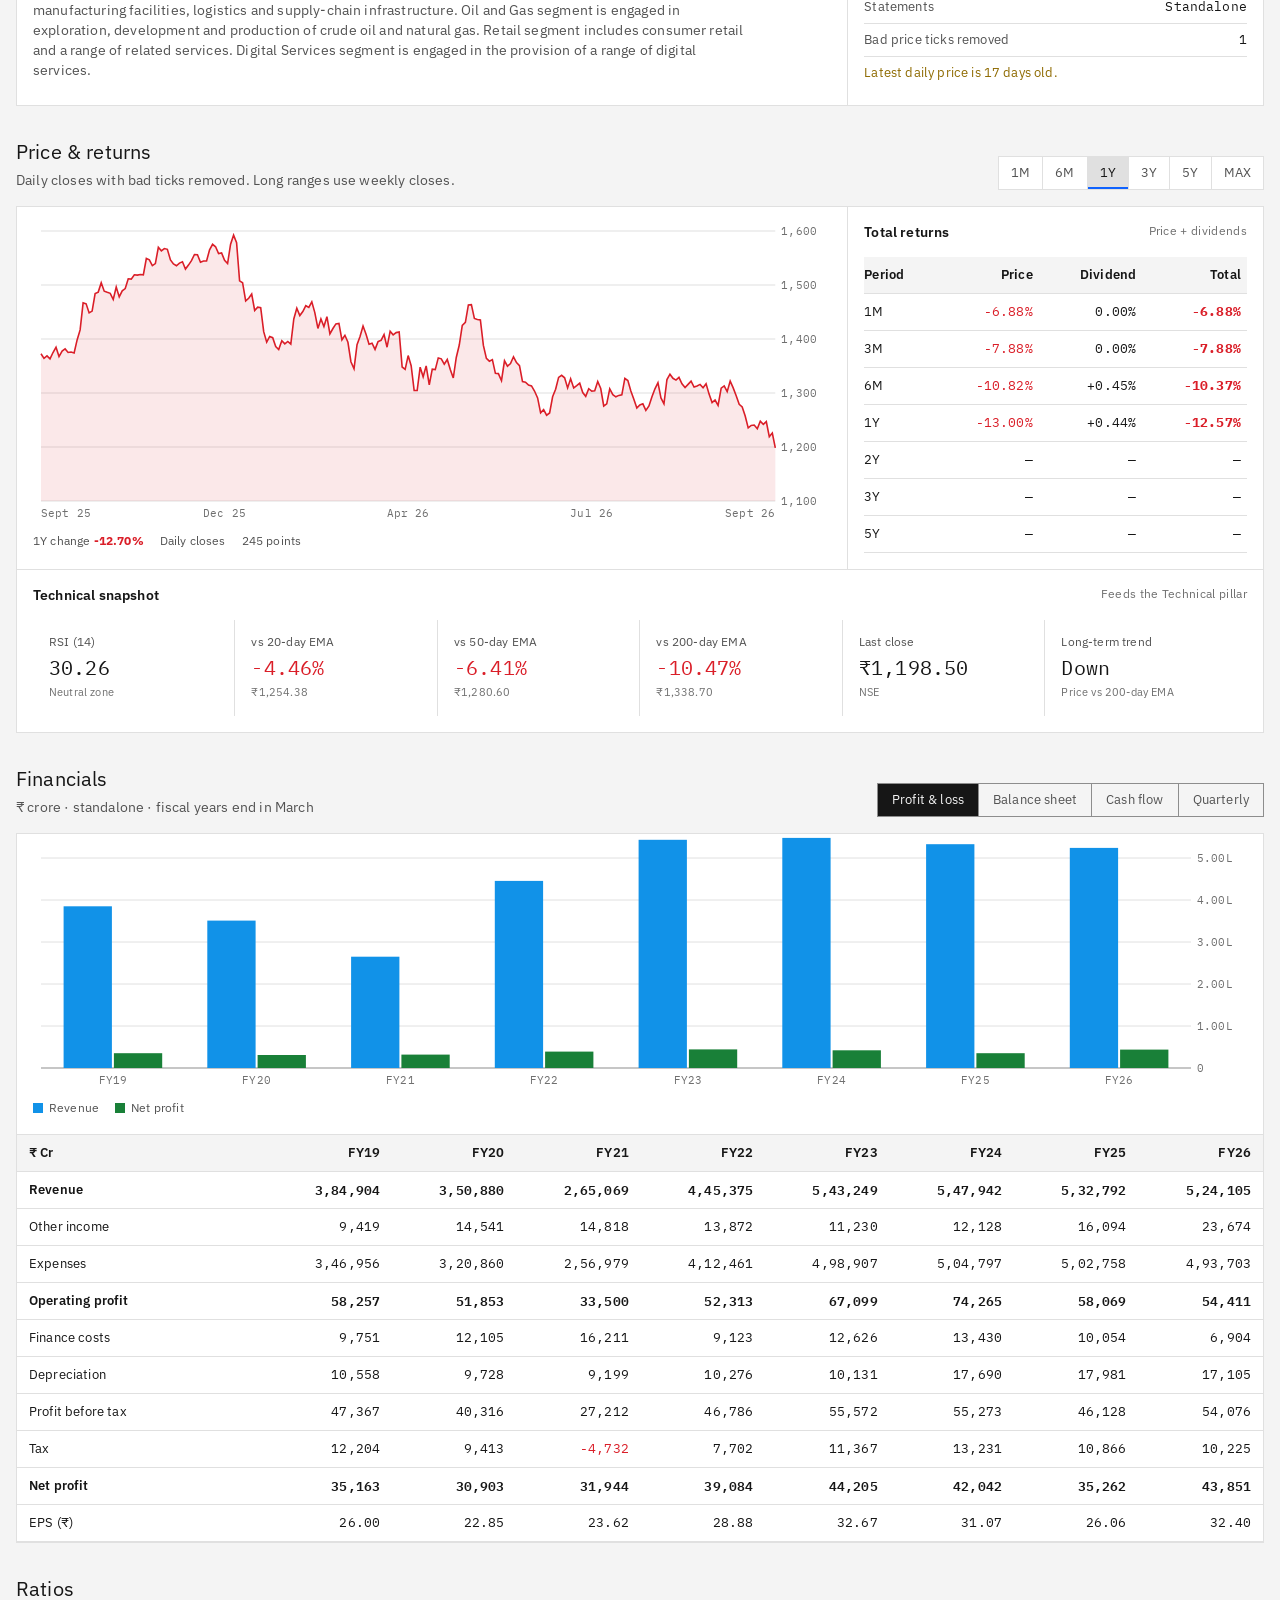
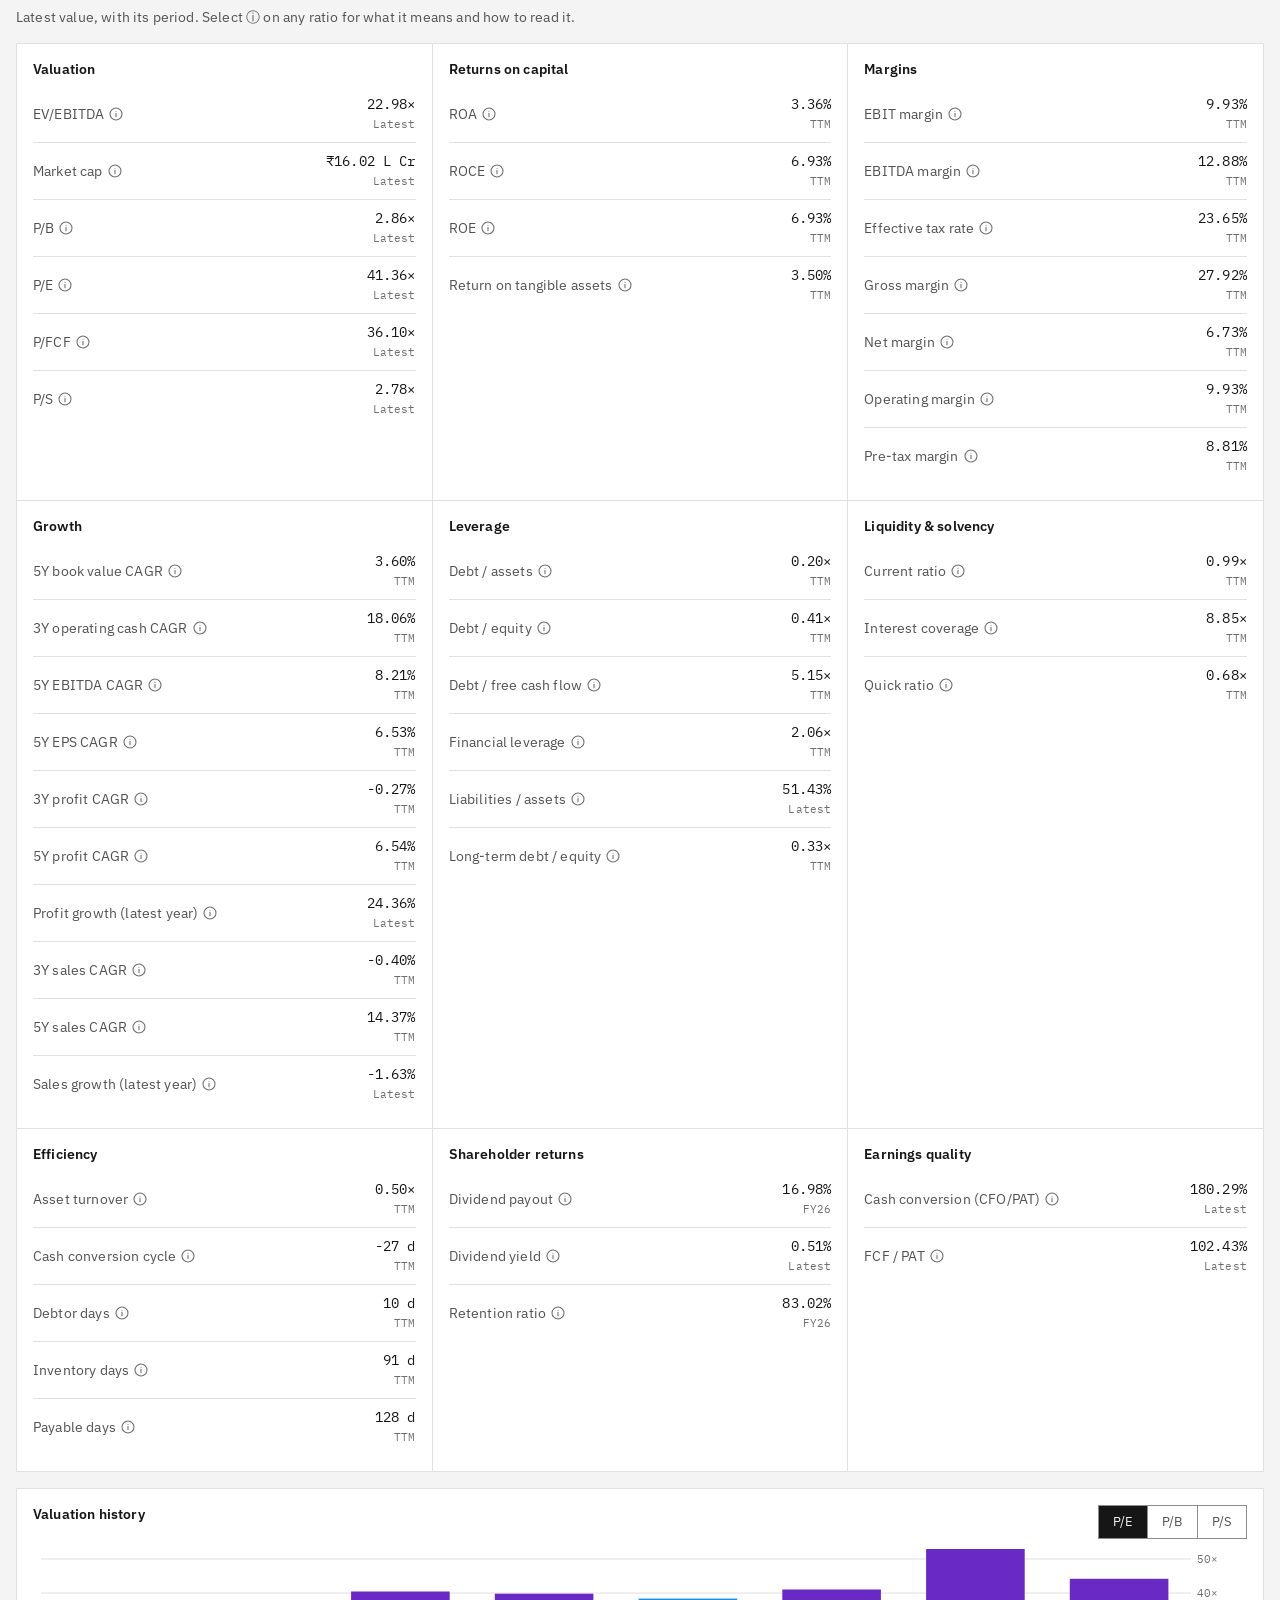
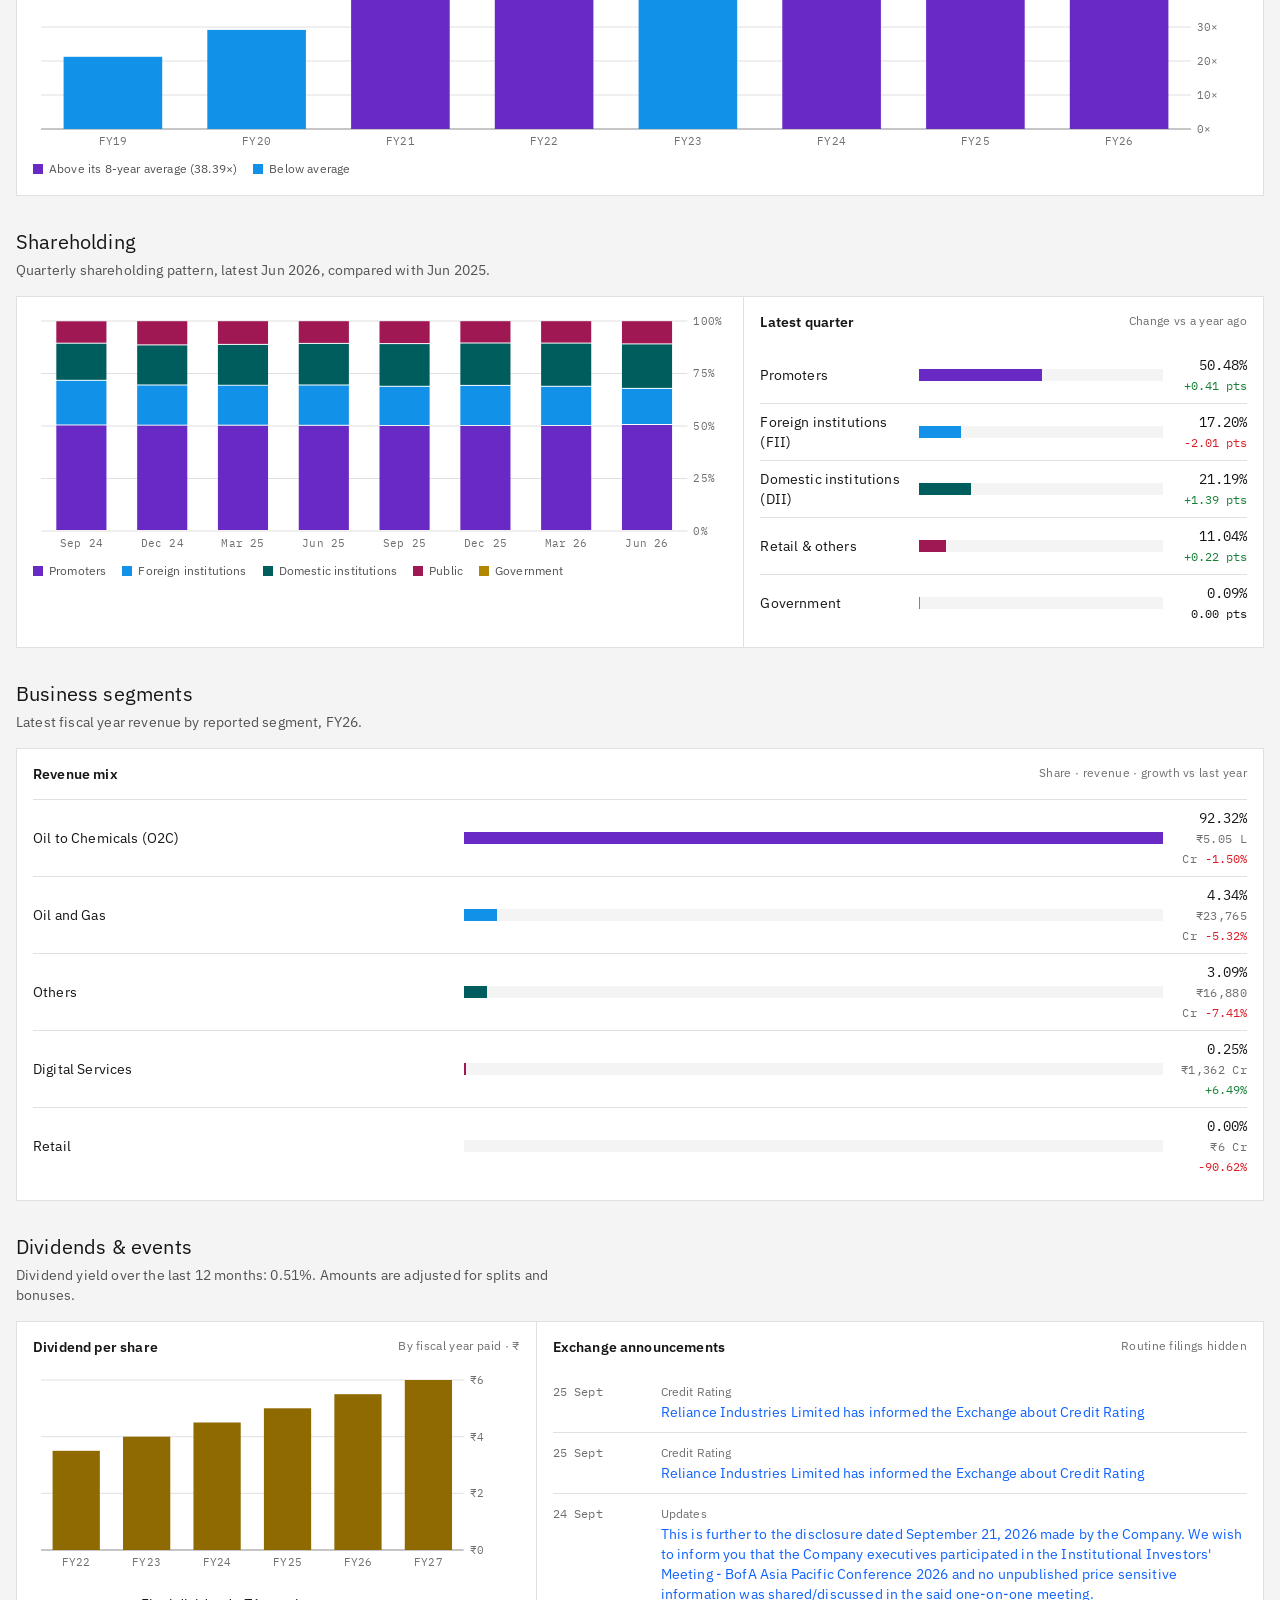
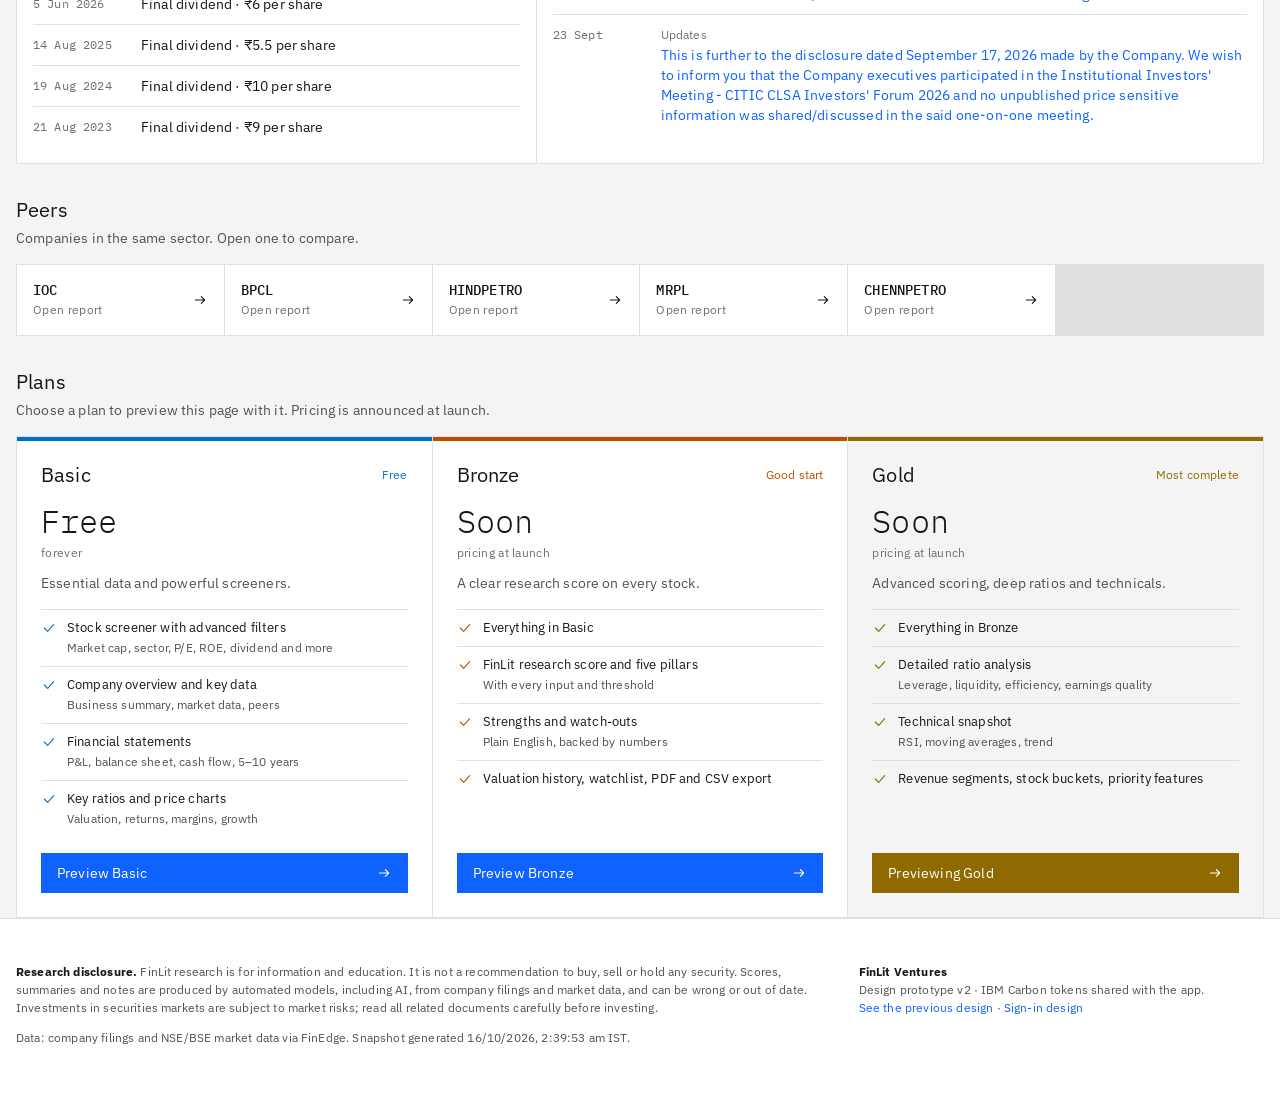
==== commit 18a0e5a1: "Redesign stock page on IBM Carbon tokens with real data; add sign-in design - stock.html v2: Carbon " ====
--- a/stock.html
+++ b/stock.html
@@ -3,12 +3,14 @@
 <head>
 <meta charset="utf-8">
 <meta name="viewport" content="width=device-width, initial-scale=1, viewport-fit=cover">
-<title>BPCL Research · FinLit</title>
-<meta name="description" content="FinLit research report for Bharat Petroleum Corporation Ltd (BPCL): research score, five pillars, financials, ratios, ownership, peers, plans and downloads.">
+<title>Reliance Industries Research · FinLit</title>
+<meta name="description" content="FinLit research report: research score, five-pillar scorecard, financial statements, ratios, ownership, segments, events and peers. Built on IBM Carbon design tokens shared with the FinLit app.">
 <meta name="color-scheme" content="dark light">
 <link rel="preconnect" href="https://fonts.googleapis.com">
 <link rel="preconnect" href="https://fonts.gstatic.com" crossorigin>
-<link rel="stylesheet" href="https://fonts.googleapis.com/css2?family=Newsreader:opsz,wght@6..72,300;6..72,400;6..72,500&family=IBM+Plex+Sans:wght@400;500;600;700&family=IBM+Plex+Mono:wght@400;500&display=swap">
+<link rel="stylesheet" href="https://fonts.googleapis.com/css2?family=IBM+Plex+Sans:wght@300;400;500;600&family=IBM+Plex+Mono:wght@300;400;500&display=swap">
+<link rel="stylesheet" href="assets/tokens.css">
+<link rel="preload" href="data/RELIANCE/summary.json" as="fetch" crossorigin>
 <script>
   (function () {
     var t = null, p = null;
@@ -20,1908 +22,976 @@
   })();
 </script>
 <style>
-/* Concept: a private-bank research terminal. A rich hero band holds the Research Report (score dial, five colour-coded
-   pillars, the read, key numbers); every later section reuses the pillar colours so evidence links back to the score.
-   Content is tiered Basic / Bronze / Gold; locked sections stay visible behind an unlock card. */
-:root, :root[data-theme="dark"] {
-  --bg: #060C1A; --s1: #0D182E; --s2: #122039; --s3: #1A2A48;
-  --border: rgba(150,175,225,.12); --border-strong: rgba(150,175,225,.24);
-  --text: #EEF2FA; --muted: #A7B2CC; --faint: #8390AD;
-  --gold: #EBC46A; --gold-2: #F7DE9C; --gold-deep: #C9952F; --gold-soft: rgba(235,196,106,.14); --on-gold: #1A1405;
-  --gain: #34D399; --loss: #FB7185; --warn: #F59E0B; --info: #60A5FA;
-  --gain-soft: rgba(52,211,153,.14); --loss-soft: rgba(251,113,133,.14); --info-soft: rgba(96,165,250,.14); --warn-soft: rgba(245,158,11,.14);
-  --p-quality: #34D399; --p-growth: #60A5FA; --p-profit: #A78BFA; --p-balance: #22D3EE; --p-tech: #F472B6;
-  --v-strong: #34D399; --v-healthy: #22D3EE; --v-mixed: #F59E0B; --v-weak: #FB7185;
-  --c1: #EBC46A; --c2: #60A5FA; --c3: #34D399; --c4: #A78BFA; --c5: #94A3B8;
-  --line: #F2D896; --area: #EBC46A;
-  --t-basic: #38BDF8; --t-bronze: #F59E42; --t-gold: #FACC15;
-  --shadow: inset 0 1px 0 rgba(255,255,255,.04), 0 1px 2px rgba(0,0,0,.4), 0 22px 44px -26px rgba(0,0,0,.75);
-  --lift: 0 1px 2px rgba(0,0,0,.4), 0 28px 50px -24px rgba(0,0,0,.8);
-  --header: rgba(6,12,26,.97);
-  --page-glow: radial-gradient(900px 600px at 100% 0%, rgba(96,165,250,.06), transparent 60%);
-  color-scheme: dark;
-  --serif: "Newsreader", Georgia, "Times New Roman", serif;
-  --sans: "IBM Plex Sans", system-ui, -apple-system, "Segoe UI", Roboto, sans-serif;
-  --mono: "IBM Plex Mono", ui-monospace, SFMono-Regular, Menlo, monospace;
-}
-:root[data-theme="light"] {
-  --bg: #F1F4FB; --s1: #FFFFFF; --s2: #F7F9FE; --s3: #E9EEF8;
-  --border: #E0E6F1; --border-strong: #C7D1E4;
-  --text: #0B1530; --muted: #44516D; --faint: #5F6B88;
-  --gold: #9A6A0E; --gold-2: #E3AC34; --gold-deep: #9A6A0E; --gold-soft: rgba(227,172,52,.16); --on-gold: #1A1405;
-  --gain: #047857; --loss: #BE123C; --warn: #B45309; --info: #1D4ED8;
-  --gain-soft: rgba(4,120,87,.10); --loss-soft: rgba(190,18,60,.09); --info-soft: rgba(29,78,216,.09); --warn-soft: rgba(180,83,9,.10);
-  --p-quality: #059669; --p-growth: #2563EB; --p-profit: #7C3AED; --p-balance: #0891B2; --p-tech: #DB2777;
-  --v-strong: #047857; --v-healthy: #0E7490; --v-mixed: #B45309; --v-weak: #BE123C;
-  --c1: #E3A42A; --c2: #2563EB; --c3: #059669; --c4: #7C3AED; --c5: #94A3B8;
-  --line: #1E3A8A; --area: #3B82F6;
-  --t-basic: #0284C7; --t-bronze: #C2570C; --t-gold: #B88A04;
-  --shadow: 0 1px 2px rgba(15,30,70,.06), 0 14px 32px -18px rgba(15,30,70,.22);
-  --lift: 0 2px 4px rgba(15,30,70,.06), 0 26px 46px -22px rgba(15,30,70,.32);
-  --header: rgba(241,244,251,.97);
-  --page-glow: radial-gradient(900px 600px at 100% 0%, rgba(37,99,235,.08), transparent 60%), radial-gradient(800px 600px at 0% 40%, rgba(227,172,52,.08), transparent 60%);
-  color-scheme: light;
-}
-/* Rich bands (hero, plans, footer) keep their own palette in both themes */
-.band {
-  --text: #F2F5FC; --muted: #B9C3DD; --faint: #93A0C0;
-  --s1: rgba(255,255,255,.045); --s2: rgba(255,255,255,.075); --s3: rgba(255,255,255,.12);
-  --border: rgba(255,255,255,.10); --border-strong: rgba(255,255,255,.2);
-  --gold: #F0C76E; --gold-2: #F8E0A2; --gold-deep: #CF9A33; --gold-soft: rgba(240,199,110,.16);
-  --gain: #4ADE80; --loss: #FB7185; --gain-soft: rgba(74,222,128,.15); --loss-soft: rgba(251,113,133,.15);
-  --p-quality: #34D399; --p-growth: #60A5FA; --p-profit: #A78BFA; --p-balance: #22D3EE; --p-tech: #F472B6;
-  --v-strong: #4ADE80; --v-healthy: #22D3EE; --v-mixed: #FBBF24; --v-weak: #FB7185;
-  --t-basic: #38BDF8; --t-bronze: #F59E42; --t-gold: #FACC15;
-  color: var(--text); color-scheme: dark; position: relative; isolation: isolate;
-  background: radial-gradient(900px 520px at 88% -8%, rgba(240,199,110,.20), transparent 62%), radial-gradient(800px 620px at -8% 30%, rgba(96,165,250,.18), transparent 60%), radial-gradient(700px 520px at 55% 125%, rgba(52,211,153,.10), transparent 60%), linear-gradient(180deg, #081430, #060C1A);
-}
-:root[data-theme="light"] .band.hero, :root[data-theme="light"] .band.plans {
-  --text: #0B1530; --muted: #44516D; --faint: #5F6B88;
-  --s1: #FFFFFF; --s2: #F7F9FE; --s3: #E9EEF8; --border: #E0E6F1; --border-strong: #C7D1E4;
-  --gold: #9A6A0E; --gold-2: #E3AC34; --gold-deep: #9A6A0E; --gold-soft: rgba(227,172,52,.16);
-  --gain: #047857; --loss: #BE123C; --gain-soft: rgba(4,120,87,.10); --loss-soft: rgba(190,18,60,.09);
-  --p-quality: #059669; --p-growth: #2563EB; --p-profit: #7C3AED; --p-balance: #0891B2; --p-tech: #DB2777;
-  --t-basic: #0284C7; --t-bronze: #C2570C; --t-gold: #B88A04;
-  color-scheme: light;
-  background: radial-gradient(900px 520px at 90% -12%, rgba(227,172,52,.24), transparent 62%), radial-gradient(760px 560px at -6% 18%, rgba(56,189,248,.16), transparent 62%), radial-gradient(720px 480px at 55% 105%, rgba(167,139,250,.12), transparent 65%), linear-gradient(180deg, #FBF8F1 0%, #F1F4FB 100%);
-}
-:root[data-theme="light"] .band.hero::before, :root[data-theme="light"] .band.plans::before { background-image: linear-gradient(rgba(11,21,48,.045) 1px, transparent 1px), linear-gradient(90deg, rgba(11,21,48,.045) 1px, transparent 1px); }
-:root[data-theme="light"] .band.plans { background: radial-gradient(900px 520px at 50% -10%, rgba(227,172,52,.22), transparent 62%), radial-gradient(700px 520px at 0% 60%, rgba(56,189,248,.12), transparent 62%), radial-gradient(700px 520px at 100% 70%, rgba(167,139,250,.12), transparent 62%), linear-gradient(180deg, #F1F4FB 0%, #FBF8F1 40%, #F1F4FB 100%); }
-:root[data-theme="light"] footer.band { background: radial-gradient(800px 400px at 85% 0%, rgba(240,199,110,.14), transparent 60%), linear-gradient(180deg, #0B1530, #070E22); }
-/* Dark "jewel" surfaces keep the night palette on a light page */
-:root[data-theme="light"] .report, :root[data-theme="light"] .plan, :root[data-theme="light"] .cmp {
-  --text: #F2F5FC; --muted: #B9C3DD; --faint: #93A0C0;
-  --s1: rgba(255,255,255,.045); --s2: rgba(255,255,255,.075); --s3: rgba(255,255,255,.12);
-  --border: rgba(255,255,255,.10); --border-strong: rgba(255,255,255,.2);
-  --gold: #F0C76E; --gold-2: #F8E0A2; --gold-deep: #CF9A33; --gold-soft: rgba(240,199,110,.16);
-  --gain: #4ADE80; --loss: #FB7185; --gain-soft: rgba(74,222,128,.15); --loss-soft: rgba(251,113,133,.15);
-  --p-quality: #34D399; --p-growth: #60A5FA; --p-profit: #A78BFA; --p-balance: #22D3EE; --p-tech: #F472B6;
-  --v-strong: #4ADE80; --v-healthy: #22D3EE; --v-mixed: #FBBF24; --v-weak: #FB7185;
-  --t-basic: #38BDF8; --t-bronze: #F59E42; --t-gold: #FACC15;
-  color: var(--text); color-scheme: dark;
-}
-.band::before { content: ""; position: absolute; inset: 0; z-index: -1; pointer-events: none;
-  background-image: linear-gradient(rgba(255,255,255,.045) 1px, transparent 1px), linear-gradient(90deg, rgba(255,255,255,.045) 1px, transparent 1px); background-size: 56px 56px;
-  -webkit-mask-image: radial-gradient(ellipse 80% 70% at 50% 0%, #000, transparent 75%); mask-image: radial-gradient(ellipse 80% 70% at 50% 0%, #000, transparent 75%); }
+/* FinLit stock research page, v2.
+   System: IBM Carbon v11 (g100 dark / g10 light) via assets/tokens.css, generated from finlit-platform/design/tokens.json,
+   the same file the mobile app will use. Flat layers, 1px rules, square corners, Plex Sans + tabular Plex Mono numbers.
+   Brand gold appears only on the logo, the Gold plan and the research score's brand moments. */
 * { box-sizing: border-box; }
-html { scroll-padding-top: 128px; -webkit-text-size-adjust: 100%; }
-body { margin: 0; color: var(--text); background: var(--page-glow), var(--bg); background-color: var(--bg); font: 15px/1.6 var(--sans); font-variant-numeric: tabular-nums lining-nums; -webkit-font-smoothing: antialiased; overflow-x: hidden; }
-.wrap { max-width: 1260px; margin: 0 auto; padding-left: max(20px, env(safe-area-inset-left, 0px)); padding-right: max(20px, env(safe-area-inset-right, 0px)); }
-button { font: inherit; color: inherit; }
-a { color: inherit; }
-:focus-visible { outline: 2px solid var(--gold); outline-offset: 2px; border-radius: 6px; }
-[hidden] { display: none !important; }
-.label { font-size: 11px; font-weight: 600; text-transform: uppercase; letter-spacing: .12em; color: var(--muted); }
-.eyebrow { font-size: 11px; font-weight: 600; text-transform: uppercase; letter-spacing: .18em; color: var(--gold); }
-.mono { font-family: var(--mono); }
-.rs { font-size: .6em; color: var(--muted); margin-right: .06em; vertical-align: .38em; font-weight: 500; }
-.unit { font-size: .66em; color: var(--muted); font-weight: 500; margin-left: .12em; }
-.pos { color: var(--gain); } .neg { color: var(--loss); } .muted { color: var(--muted); } .faint { color: var(--faint); }
-.ico { width: 18px; height: 18px; flex: none; }
-.chip { display: inline-flex; align-items: center; gap: 5px; height: 24px; padding: 0 9px; border-radius: 999px; font-size: 12px; font-weight: 600; white-space: nowrap; }
-.chip.up { color: var(--gain); background: var(--gain-soft); } .chip.down { color: var(--loss); background: var(--loss-soft); }
-.chip.gold { color: var(--gold); background: var(--gold-soft); } .chip.info { color: var(--info); background: var(--info-soft); }
-.chip.ghost { color: var(--muted); background: var(--s3); }
-.vd { display: inline-flex; align-items: center; gap: 6px; height: 22px; padding: 0 9px; border-radius: 999px; font-size: 10.5px; font-weight: 700; letter-spacing: .1em; text-transform: uppercase; background: color-mix(in srgb, currentColor 14%, transparent); white-space: nowrap; }
-.vd::before { content: ""; width: 6px; height: 6px; border-radius: 50%; background: currentColor; box-shadow: 0 0 0 3px color-mix(in srgb, currentColor 25%, transparent); }
-.vd.strong { color: var(--v-strong); } .vd.healthy { color: var(--v-healthy); } .vd.mixed { color: var(--v-mixed); } .vd.weak { color: var(--v-weak); }
-.tier { display: inline-flex; align-items: center; gap: 5px; height: 22px; padding: 0 9px; border-radius: 999px; font-size: 10.5px; font-weight: 700; letter-spacing: .1em; text-transform: uppercase; color: #1A1405; white-space: nowrap; }
-.tier.basic { background: linear-gradient(135deg, #7DD3FC, #38BDF8); color: #062033; }
-.tier.bronze { background: linear-gradient(135deg, #FBC27C, #E07A2C); }
-.tier.gold { background: linear-gradient(135deg, #FDE68A, #EAB308); }
-.tier svg { width: 12px; height: 12px; }
-
-/* ---------- Ticker tape ---------- */
-.tape { background: #040914; color: #DCE3F2; border-bottom: 1px solid rgba(255,255,255,.08); overflow: hidden; height: 34px; display: flex; align-items: center; font-size: 12.5px; }
-.tape-track { display: flex; gap: 36px; white-space: nowrap; padding-left: 36px; animation: tape 70s linear infinite; will-change: transform; }
-.tape:hover .tape-track { animation-play-state: paused; }
-.tape-track b { font-weight: 600; margin-right: 6px; }
-.tape-track .u { color: #4ADE80; } .tape-track .d { color: #FB7185; }
-@keyframes tape { to { transform: translateX(-50%); } }
-
-/* ---------- Top bar (solid: no blur, for smooth scrolling) ---------- */
-.top { position: sticky; top: 0; z-index: 40; background: var(--header); border-bottom: 1px solid var(--border); padding-top: env(safe-area-inset-top, 0px); }
-.top .wrap { display: flex; align-items: center; gap: 12px; height: 62px; }
-.logo { display: inline-flex; align-items: center; text-decoration: none; flex: none; line-height: 0; }
-/* Logo from the brand image (temporary until the SVG arrives): dark-background version by default, light version in the light header */
-.lg-mark { display: block; height: 52px; aspect-ratio: 439 / 285; background: url("[data-uri]") center / contain no-repeat; }
-:root[data-theme="light"] .top .lg-mark { background-image: url("[data-uri]"); }
-.fcta .lg-mark { height: 64px; }
-.topnav { display: flex; gap: 2px; margin-left: 8px; }
-.topnav a { text-decoration: none; font-size: 13.5px; font-weight: 500; color: var(--muted); padding: 8px 10px; border-radius: 8px; transition: color .15s, background-color .15s; white-space: nowrap; }
-.topnav a:hover { color: var(--text); background: var(--s3); }
-.topnav a.hl { color: var(--gold); }
-.search { flex: 1; max-width: 280px; display: flex; align-items: center; gap: 10px; height: 40px; padding: 0 12px; border: 1px solid var(--border); border-radius: 10px; background: var(--s1); color: var(--faint); cursor: pointer; min-width: 0; transition: border-color .15s; }
-.search:hover { border-color: var(--gold); }
-.search .t { flex: 1; text-align: left; white-space: nowrap; overflow: hidden; text-overflow: ellipsis; font-size: 14px; }
-.kbd { font: 11px var(--mono); padding: 1px 6px; border: 1px solid var(--border-strong); border-radius: 5px; color: var(--faint); }
-.grow { flex: 1; }
-.seg { position: relative; display: inline-flex; padding: 3px; border: 1px solid var(--border); border-radius: 10px; background: var(--s1); flex: none; }
-.seg button { position: relative; z-index: 1; border: 0; background: none; padding: 6px 12px; border-radius: 7px; cursor: pointer; color: var(--muted); font-size: 12.5px; font-weight: 600; white-space: nowrap; transition: color .15s, background-color .15s; display: inline-flex; align-items: center; gap: 6px; }
-.seg button:hover { color: var(--text); }
-.seg button[aria-pressed="true"] { background: linear-gradient(180deg, var(--s3), color-mix(in srgb, var(--s3) 70%, transparent)); color: var(--text); box-shadow: inset 0 0 0 1px var(--border-strong), 0 1px 2px rgba(0,0,0,.15); }
-.planseg .lbl { font-size: 11px; color: var(--faint); font-weight: 600; padding: 0 6px 0 8px; align-self: center; letter-spacing: .06em; text-transform: uppercase; }
+html { scroll-padding-top: 112px; }
+html, body { margin: 0; }
+body { background: var(--background); color: var(--text-primary); font: 400 14px/20px var(--font-sans); letter-spacing: .16px; -webkit-font-smoothing: antialiased; }
+button, input, select { font: inherit; color: inherit; letter-spacing: inherit; }
+a { color: var(--link); text-decoration: none; }
+a:hover { text-decoration: underline; }
+:focus-visible { outline: 2px solid var(--focus); outline-offset: -2px; }
+.sr { position: absolute; width: 1px; height: 1px; overflow: hidden; clip: rect(0 0 0 0); white-space: nowrap; }
+.num, .mono { font-family: var(--font-mono); font-variant-numeric: tabular-nums; letter-spacing: 0; }
+.wrap { max-width: 1312px; margin: 0 auto; padding: 0 16px; }
+.up { color: var(--gain); } .down { color: var(--loss); } .muted { color: var(--text-secondary); } .helper { color: var(--text-helper); font-size: 12px; line-height: 16px; letter-spacing: .32px; }
+svg.i { width: 16px; height: 16px; flex: none; fill: none; stroke: currentColor; stroke-width: 1.6; stroke-linecap: round; stroke-linejoin: round; }
+
+/* ---------- UI shell header ---------- */
+.shell { position: sticky; top: 0; z-index: 50; height: 48px; background: var(--header); color: #f4f4f4; border-bottom: 1px solid #393939; }
+.shell .wrap { height: 100%; display: flex; align-items: center; gap: 4px; }
+.logo { display: block; width: 74px; height: 48px; background: url("assets/finlit-logo-on-dark.png") left center / contain no-repeat; margin-right: 12px; flex: none; }
+.shell nav { display: flex; height: 100%; }
+.shell nav a { display: flex; align-items: center; padding: 0 16px; color: #c6c6c6; font-size: 14px; height: 100%; border-bottom: 2px solid transparent; }
+.shell nav a:hover { background: #262626; color: #f4f4f4; text-decoration: none; }
+.shell nav a[aria-current="page"] { color: #f4f4f4; border-bottom-color: #f1c21b; }
+.shell .grow { flex: 1; }
+.hbtn { height: 48px; min-width: 48px; display: inline-flex; align-items: center; justify-content: center; gap: 8px; padding: 0 14px; border: 0; background: transparent; color: #f4f4f4; cursor: pointer; }
+.hbtn:hover { background: #262626; }
+.hbtn svg.i { width: 20px; height: 20px; }
+.hsearch { width: 280px; justify-content: flex-start; color: #a8a8a8; border-left: 1px solid #393939; border-right: 1px solid #393939; }
+.hsearch kbd { margin-left: auto; font: 12px var(--font-mono); color: #8d8d8d; border: 1px solid #525252; padding: 0 6px; }
+.planseg { display: flex; align-items: center; gap: 0; margin: 0 8px; border: 1px solid #525252; height: 32px; }
+.planseg span { font-size: 12px; color: #a8a8a8; padding: 0 8px; }
+.planseg button { height: 30px; padding: 0 10px; border: 0; border-left: 1px solid #393939; background: transparent; color: #c6c6c6; cursor: pointer; font-size: 12px; display: inline-flex; align-items: center; gap: 6px; }
 .planseg button i { width: 8px; height: 8px; border-radius: 50%; background: var(--tc); }
-.planseg button[aria-pressed="true"] { background: linear-gradient(135deg, color-mix(in srgb, var(--tc) 55%, #fff), var(--tc)); color: #10131C; box-shadow: 0 6px 16px -8px var(--tc); }
-.planseg button[aria-pressed="true"] i { background: #10131C; }
-.icon-btn { width: 40px; height: 40px; flex: none; display: grid; place-items: center; border: 1px solid var(--border); border-radius: 10px; background: var(--s1); cursor: pointer; color: var(--muted); transition: color .15s, border-color .15s; }
-.icon-btn:hover { color: var(--gold); border-color: var(--gold); }
-.icon-btn svg { width: 18px; height: 18px; }
-
-/* ---------- Hero ---------- */
-.hero { overflow: hidden; padding-block: 30px 40px; }
-.crumbs { font-size: 12.5px; color: var(--faint); display: flex; gap: 8px; align-items: center; margin-bottom: 18px; }
-.crumbs a { text-decoration: none; color: var(--muted); } .crumbs a:hover { color: var(--gold); }
-.idrow { display: flex; flex-wrap: wrap; justify-content: space-between; gap: 22px 32px; align-items: flex-end; }
-.idrow .idl { flex: 1 1 560px; }
-.idl { display: flex; gap: 18px; align-items: center; min-width: 0; }
-.badge { width: 64px; height: 64px; flex: none; border-radius: 18px; display: grid; place-items: center; font: 700 22px/1 var(--sans); letter-spacing: -.02em; color: #10204A;
-  background: linear-gradient(140deg, #FFE27A, #F5B82E 55%, #D88A12); box-shadow: 0 10px 30px -10px rgba(245,184,46,.6), inset 0 1px 0 rgba(255,255,255,.6); }
-.idl h1 { font-family: var(--serif); font-weight: 400; font-size: clamp(28px, 3.4vw, 42px); line-height: 1.08; letter-spacing: -.015em; margin: 0 0 8px; text-wrap: balance; }
-.tags { display: flex; flex-wrap: wrap; gap: 6px; }
-.tag { display: inline-flex; align-items: center; height: 24px; padding: 0 9px; border-radius: 6px; font-size: 12px; color: var(--muted); background: var(--s2); border: 1px solid var(--border); white-space: nowrap; }
-.tag.tk { font-family: var(--mono); color: var(--text); font-weight: 500; letter-spacing: .04em; }
-.idr { display: flex; align-items: flex-end; gap: 22px; flex-wrap: wrap; justify-content: flex-end; }
-.px { font-size: 44px; font-weight: 600; letter-spacing: -.03em; line-height: 1; }
-.px-sub { display: flex; align-items: center; gap: 10px; margin-top: 8px; font-size: 12.5px; color: var(--faint); white-space: nowrap; }
-.spark-hero { width: 150px; height: 54px; }
-.actions { display: flex; gap: 8px; }
-.btn { display: inline-flex; align-items: center; justify-content: center; gap: 8px; height: 42px; padding: 0 16px; border-radius: 10px; border: 1px solid var(--border-strong); background: var(--s2); cursor: pointer; font-size: 14px; font-weight: 600; white-space: nowrap; transition: border-color .15s, background-color .15s, transform .15s, box-shadow .15s; text-decoration: none; }
-.btn:hover { border-color: var(--gold); transform: translateY(-1px); }
-.btn svg { width: 17px; height: 17px; }
-.btn.primary { border: 0; color: var(--on-gold); background: linear-gradient(135deg, var(--gold-2), var(--gold) 45%, var(--gold-deep)); box-shadow: 0 10px 26px -12px rgba(240,199,110,.75), inset 0 1px 0 rgba(255,255,255,.5); }
-.btn.primary:hover { box-shadow: 0 14px 30px -12px rgba(240,199,110,.9), inset 0 1px 0 rgba(255,255,255,.5); }
-.btn.on { background: var(--gold-soft); border-color: var(--gold); color: var(--gold); box-shadow: none; }
-.btn.on svg { fill: currentColor; }
-.btn .lk { width: 14px; height: 14px; opacity: .8; }
-html[data-plan="gold"] .btn .lk, html[data-plan="bronze"] .btn .lk { display: none; }
-
-/* Report card with gradient border */
-.report { position: relative; margin-top: 28px; border-radius: 22px; border: 1px solid transparent;
-  background: linear-gradient(180deg, rgba(13,26,56,.92), rgba(8,17,38,.94)) padding-box, linear-gradient(140deg, rgba(240,199,110,.75), rgba(255,255,255,.08) 30%, rgba(96,165,250,.35) 70%, rgba(52,211,153,.5)) border-box;
-  box-shadow: 0 40px 80px -40px rgba(0,0,0,.8); }
-:root[data-theme="light"] .report { background: linear-gradient(180deg, #0F1E40, #0A1430) padding-box, linear-gradient(140deg, #F3D68A, rgba(255,255,255,.25) 30%, rgba(56,189,248,.6) 70%, rgba(52,211,153,.6)) border-box; box-shadow: 0 40px 70px -36px rgba(11,21,48,.55), 0 2px 6px rgba(11,21,48,.08); }
-:root[data-theme="light"] .plan { box-shadow: 0 30px 60px -34px rgba(11,21,48,.55); }
-:root[data-theme="light"] .cmp { background: linear-gradient(180deg, #0F1E40, #0A1430); }
-.rhead { display: flex; justify-content: space-between; align-items: center; gap: 12px; padding: 18px 26px; border-bottom: 1px solid var(--border); flex-wrap: wrap; }
-.rhead .l { display: flex; align-items: center; gap: 10px; flex-wrap: wrap; }
-.rhead .meta { font-size: 12.5px; color: var(--faint); }
-.rhead .meta a { color: var(--gold); text-decoration: none; font-weight: 600; }
-.live { display: inline-flex; align-items: center; gap: 6px; font-size: 11px; font-weight: 700; letter-spacing: .1em; color: var(--gain); text-transform: uppercase; }
-.live::before { content: ""; width: 7px; height: 7px; border-radius: 50%; background: currentColor; animation: pulse 2s ease-in-out infinite; }
-@keyframes pulse { 50% { opacity: .35; } }
-.rmain { display: grid; grid-template-columns: 380px minmax(0, 1fr); }
-.dialcol { padding: 18px 10px 18px 22px; display: flex; flex-direction: column; align-items: center; justify-content: center; }
-.dial { width: 352px; height: 296px; position: relative; }
-.dial svg { width: 100%; height: 100%; overflow: visible; }
-.dial .seg-arc { cursor: pointer; transition: opacity .2s, stroke-width .2s; }
-.dial.focus .seg-arc { opacity: .25; }
-.dial.focus .seg-arc.hot { opacity: 1; stroke-width: 9; }
-.dcenter { position: absolute; inset: 0; display: grid; place-content: center; text-align: center; pointer-events: none; }
-.dcenter .n { font-family: var(--serif); font-weight: 300; font-size: 92px; line-height: .86; letter-spacing: -.04em;
-  background: linear-gradient(180deg, #FFF6DC 10%, var(--gold) 60%, var(--gold-deep)); -webkit-background-clip: text; background-clip: text; color: transparent; }
-.dcenter .of { font-size: 11px; color: var(--faint); margin: 8px 0 10px; letter-spacing: .2em; font-weight: 600; }
-.dcap { font-size: 12.5px; color: var(--faint); text-align: center; margin-top: 2px; }
-.readcol { padding: 26px 30px 24px 18px; display: flex; flex-direction: column; gap: 18px; min-width: 0; }
-.thesis { font-family: var(--serif); font-weight: 400; font-size: clamp(22px, 2.2vw, 28px); line-height: 1.28; letter-spacing: -.01em; margin: 0; text-wrap: pretty; }
-.thesis em { font-style: italic; color: var(--gold-2); }
-.know { display: grid; grid-template-columns: repeat(3, minmax(0, 1fr)); gap: 12px; }
-.know > div { padding: 14px 15px; border-radius: 14px; background: var(--s1); border: 1px solid var(--border); position: relative; overflow: hidden; }
-.know > div::before { content: ""; position: absolute; inset: 0 auto 0 0; width: 3px; background: var(--k); }
-.know .kt { display: flex; align-items: center; gap: 8px; font-weight: 600; font-size: 14px; margin-bottom: 4px; }
-.know .kt svg { color: var(--k); width: 17px; height: 17px; }
-.know p { margin: 0; font-size: 13px; color: var(--muted); line-height: 1.5; }
-.disc { font-size: 11.5px; color: var(--faint); display: flex; gap: 8px; align-items: flex-start; }
-.disc svg { width: 14px; height: 14px; flex: none; margin-top: 2px; }
-
-/* Pillar tiles */
-.pillars { display: grid; grid-template-columns: repeat(5, minmax(0, 1fr)); gap: 12px; padding: 0 22px 22px; }
-.ptile { all: unset; box-sizing: border-box; position: relative; cursor: pointer; padding: 16px 16px 14px; border-radius: 16px; overflow: hidden; min-width: 0;
-  background: linear-gradient(160deg, color-mix(in srgb, var(--pc) 18%, transparent), rgba(255,255,255,.03) 55%); border: 1px solid color-mix(in srgb, var(--pc) 28%, transparent);
-  transition: transform .18s ease-out, border-color .18s, box-shadow .18s; }
-.ptile:hover, .ptile.hot { transform: translateY(-3px); border-color: color-mix(in srgb, var(--pc) 65%, transparent); box-shadow: 0 18px 40px -22px color-mix(in srgb, var(--pc) 70%, transparent); }
-.ptile[aria-expanded="true"] { border-color: var(--pc); box-shadow: 0 0 0 1px var(--pc), 0 18px 40px -22px color-mix(in srgb, var(--pc) 80%, transparent); }
-.ptile:focus-visible { outline: 2px solid var(--pc); outline-offset: 2px; }
-.pt-top { display: flex; justify-content: space-between; align-items: flex-start; gap: 8px; }
-.pt-ic { width: 34px; height: 34px; flex: none; border-radius: 10px; display: grid; place-items: center; color: var(--pc); background: color-mix(in srgb, var(--pc) 18%, transparent); }
-.pt-ic svg { width: 18px; height: 18px; }
-.ring { width: 54px; height: 54px; position: relative; flex: none; }
-.ring svg { width: 100%; height: 100%; transform: rotate(-90deg); }
-.ring b { position: absolute; inset: 0; display: grid; place-items: center; font: 400 20px/1 var(--serif); }
-.pt-name { font-weight: 600; font-size: 15px; margin: 12px 0 6px; }
-.pt-ev { font-size: 12px; color: var(--muted); line-height: 1.45; min-height: 35px; margin-top: 8px; }
-.pt-bar { height: 4px; border-radius: 2px; background: var(--s3); margin-top: 12px; overflow: hidden; }
-.pt-bar i { display: block; height: 100%; border-radius: 2px; background: linear-gradient(90deg, color-mix(in srgb, var(--pc) 55%, transparent), var(--pc)); transform-origin: left; animation: growx 1s cubic-bezier(.16,1,.3,1) both; }
-@keyframes growx { from { transform: scaleX(0); } }
-.pdrawer { display: grid; grid-template-rows: 0fr; transition: grid-template-rows .3s cubic-bezier(.2,.7,.2,1); }
-.pdrawer.open { grid-template-rows: 1fr; }
-.pdrawer > div { overflow: hidden; }
-.pd-in { margin: 0 22px 22px; padding: 18px 20px; border-radius: 16px; background: var(--s1); border: 1px solid color-mix(in srgb, var(--pc) 40%, transparent); display: grid; grid-template-columns: minmax(0, 1fr) minmax(0, 1.4fr) auto; gap: 18px; align-items: center; }
-.pd-in h4 { margin: 0 0 6px; font-size: 16px; display: flex; gap: 10px; align-items: center; flex-wrap: wrap; }
-.pd-in p { margin: 0; font-size: 13.5px; color: var(--muted); }
-.pd-ev { display: grid; grid-template-columns: repeat(3, minmax(0, 1fr)); gap: 10px; }
-.pd-ev div { padding: 10px 12px; border-radius: 12px; background: var(--s2); min-width: 0; }
-.pd-ev .k { font-size: 11.5px; color: var(--muted); white-space: nowrap; overflow: hidden; text-overflow: ellipsis; }
-.pd-ev .v { font-size: 18px; font-weight: 600; color: var(--text); }
-.pd-ev .c { font-size: 11.5px; color: var(--faint); white-space: nowrap; overflow: hidden; text-overflow: ellipsis; }
-
-/* KPI tiles */
-.kpis { display: grid; grid-template-columns: repeat(8, minmax(0, 1fr)); gap: 12px; margin-top: 16px; }
-.kpi { padding: 14px 14px 13px; border-radius: 14px; background: var(--s1); border: 1px solid var(--border); min-width: 0; transition: border-color .15s, transform .15s; }
-.kpi:hover { border-color: var(--border-strong); transform: translateY(-2px); }
-.kpi .kl { display: flex; align-items: center; gap: 6px; font-size: 10.5px; font-weight: 600; letter-spacing: .1em; text-transform: uppercase; color: var(--muted); white-space: nowrap; }
-.kpi .kl svg { width: 14px; height: 14px; color: var(--kc, var(--gold)); }
-.kpi .v { font-size: 21px; font-weight: 600; letter-spacing: -.01em; margin-top: 6px; white-space: nowrap; }
-.kpi .s { font-size: 11.5px; color: var(--faint); white-space: nowrap; overflow: hidden; text-overflow: ellipsis; margin-top: 2px; }
-.kpi .s.good { color: var(--gain); }
-.kbar { position: relative; height: 4px; border-radius: 2px; background: var(--s3); margin-top: 9px; }
-.kbar b { position: absolute; inset: 0 auto 0 0; border-radius: 2px; background: linear-gradient(90deg, var(--gain), color-mix(in srgb, var(--gain) 60%, #fff)); }
-.kbar em { position: absolute; top: -3px; width: 2px; height: 10px; border-radius: 1px; background: var(--text); opacity: .7; }
-
-/* ---------- Plan gates ---------- */
-.gate { position: relative; }
-.gate > .lock { display: none; }
-.gate.is-locked { min-height: 320px; }
-.gate.is-locked > :not(.lock) { opacity: .16; pointer-events: none; user-select: none; -webkit-mask-image: linear-gradient(#000 35%, transparent 98%); mask-image: linear-gradient(#000 35%, transparent 98%); }
-.gate.is-locked > .lock { display: flex; position: absolute; inset: 0; z-index: 6; align-items: center; justify-content: center; padding: 16px; }
-.lock-card { width: min(440px, 100%); text-align: center; padding: 26px 26px 22px; border-radius: 20px; background: var(--s1); border: 1px solid color-mix(in srgb, var(--tc) 55%, transparent); box-shadow: 0 30px 60px -28px rgba(0,0,0,.6), 0 0 0 6px color-mix(in srgb, var(--tc) 10%, transparent); }
-.band .lock-card, .report .lock-card { background: #0C1834; }
-:root[data-theme="light"] .band.hero .lock-card { background: #FFFFFF; }
-.lock-card .lk-ic { width: 52px; height: 52px; margin: 0 auto 12px; border-radius: 16px; display: grid; place-items: center; color: #10131C; background: linear-gradient(135deg, color-mix(in srgb, var(--tc) 50%, #fff), var(--tc)); box-shadow: 0 12px 26px -10px var(--tc); }
-.lock-card .lk-ic svg { width: 24px; height: 24px; }
-.lock-card h4 { margin: 8px 0 6px; font-family: var(--serif); font-weight: 400; font-size: 24px; line-height: 1.2; color: var(--text); }
-.lock-card p { margin: 0 0 14px; color: var(--muted); font-size: 13.5px; }
-.lock-card ul { list-style: none; margin: 0 0 18px; padding: 0; display: grid; gap: 7px; text-align: left; font-size: 13.5px; color: var(--text); }
-.lock-card li { display: flex; gap: 9px; align-items: flex-start; }
-.lock-card li svg { width: 16px; height: 16px; color: var(--tc); flex: none; margin-top: 3px; }
-.lock-card .btn { width: 100%; border: 0; color: #10131C; background: linear-gradient(135deg, color-mix(in srgb, var(--tc) 45%, #fff), var(--tc)); box-shadow: 0 12px 26px -12px var(--tc); }
-.lock-card .sub { display: block; margin-top: 10px; font-size: 12px; color: var(--faint); }
-.lock-card .sub a { color: var(--gold); font-weight: 600; text-decoration: none; }
-.more-gold { display: flex; align-items: center; gap: 8px; margin-top: 12px; padding: 9px 12px; border-radius: 10px; font-size: 12.5px; color: var(--muted); background: color-mix(in srgb, var(--t-gold) 9%, transparent); border: 1px dashed color-mix(in srgb, var(--t-gold) 45%, transparent); cursor: pointer; }
-.more-gold b { color: var(--text); }
-html[data-plan="gold"] .more-gold { display: none; }
-html:not([data-plan="gold"]) .gold-row { display: none !important; }
-html:not([data-plan="gold"]) .gold-only { display: none !important; }
-html[data-plan="gold"] .not-gold { display: none !important; }
-
-/* ---------- Section nav ---------- */
-.secnav { position: sticky; top: calc(62px + env(safe-area-inset-top, 0px)); z-index: 30; background: var(--header); border-bottom: 1px solid var(--border); box-shadow: 0 10px 24px -20px rgba(0,0,0,.5); }
-.secnav .wrap { display: flex; align-items: center; gap: 16px; height: 54px; }
-.mini { display: flex; align-items: center; gap: 10px; font-size: 13px; white-space: nowrap; opacity: 0; transform: translateY(6px); transition: opacity .2s, transform .2s; pointer-events: none; flex: none; }
-.secnav.stuck .mini { opacity: 1; transform: none; }
-.mini .bd { width: 26px; height: 26px; border-radius: 8px; display: grid; place-items: center; font: 700 10.5px/1 var(--sans); color: #10204A; background: linear-gradient(140deg, #FFE27A, #F5B82E 55%, #D88A12); }
-.mini .sc { font: 400 19px/1 var(--serif); color: var(--gold); padding-left: 10px; border-left: 1px solid var(--border-strong); }
-.secnav nav { position: relative; display: flex; gap: 4px; overflow-x: auto; scrollbar-width: none; flex: 1; min-width: 0; padding-block: 8px; }
-.secnav nav::-webkit-scrollbar { display: none; }
-.secnav a { position: relative; z-index: 1; flex: none; display: inline-flex; align-items: center; gap: 7px; padding: 7px 13px; color: var(--muted); text-decoration: none; font-size: 13.5px; font-weight: 600; border-radius: 999px; transition: color .2s; }
-.secnav a svg { width: 15px; height: 15px; }
-.secnav a:hover { color: var(--text); }
-.secnav a.active { color: #1A1405; }
-.secnav .pill { position: absolute; z-index: 0; left: 0; top: 8px; height: calc(100% - 16px); width: 0; border-radius: 999px; background: linear-gradient(135deg, #F7DE9C, #D9A440); transition: transform .3s cubic-bezier(.2,.7,.2,1), width .3s cubic-bezier(.2,.7,.2,1); box-shadow: 0 6px 16px -8px rgba(201,149,47,.8); }
-
-/* ---------- Sections ---------- */
-section.block { padding-block: 64px 0; }
-.sh { display: flex; justify-content: space-between; align-items: flex-end; gap: 16px 24px; margin-bottom: 24px; flex-wrap: wrap; }
-.sh-l { display: flex; gap: 16px; align-items: center; min-width: 0; }
-.sh-ic { width: 48px; height: 48px; flex: none; border-radius: 14px; display: grid; place-items: center; color: #fff; background: linear-gradient(140deg, color-mix(in srgb, var(--sc) 80%, #fff), var(--sc) 55%, color-mix(in srgb, var(--sc) 70%, #000)); box-shadow: 0 12px 26px -12px var(--sc); }
-.sh-ic svg { width: 22px; height: 22px; }
-.sh .no { font-size: 11px; font-weight: 700; letter-spacing: .18em; color: var(--sc); text-transform: uppercase; display: flex; align-items: center; gap: 8px; }
-h2 { font-family: var(--serif); font-weight: 400; font-size: 34px; line-height: 1.1; margin: 2px 0 0; letter-spacing: -.015em; }
-.sh p { margin: 6px 0 0; color: var(--muted); max-width: 60ch; }
-.card { position: relative; background: linear-gradient(180deg, color-mix(in srgb, var(--ac, var(--gold)) 5%, var(--s1)), var(--s1) 160px); border: 1px solid var(--border); border-radius: 20px; padding: 22px 24px; box-shadow: var(--shadow); min-width: 0; }
-.card.acc::before { content: ""; position: absolute; left: 22px; right: 22px; top: -1px; height: 2px; border-radius: 2px; background: linear-gradient(90deg, transparent, var(--ac, var(--gold)), transparent); }
-.card-h { display: flex; justify-content: space-between; align-items: center; gap: 12px; margin-bottom: 16px; flex-wrap: wrap; }
-.card-h h3 { margin: 0; font-size: 16px; font-weight: 600; display: flex; align-items: center; gap: 10px; }
-.ci { width: 30px; height: 30px; flex: none; border-radius: 9px; display: grid; place-items: center; color: var(--ac); background: color-mix(in srgb, var(--ac) 15%, transparent); }
-.ci svg { width: 16px; height: 16px; }
-.card-h .s { font-size: 12.5px; color: var(--faint); display: inline-flex; gap: 6px; align-items: center; }
-.grid { display: grid; gap: 16px; }
-.g2 { grid-template-columns: repeat(2, minmax(0, 1fr)); }
-.g3 { grid-template-columns: repeat(3, minmax(0, 1fr)); }
-.g4 { grid-template-columns: repeat(4, minmax(0, 1fr)); }
-.g5 { grid-template-columns: repeat(5, minmax(0, 1fr)); }
-.span2 { grid-column: span 2; }
-.lede { font-family: var(--serif); font-size: 19px; line-height: 1.45; margin: 0 0 12px; }
-.hover-lift { transition: transform .18s ease-out, box-shadow .18s; }
-.hover-lift:hover { transform: translateY(-3px); box-shadow: var(--lift); }
-
-/* Notes */
-.note ul { list-style: none; margin: 0; padding: 0; display: grid; gap: 14px; }
-.note li { display: grid; grid-template-columns: 26px minmax(0, 1fr); gap: 12px; font-size: 14px; line-height: 1.55; }
-.note li .n { width: 26px; height: 26px; border-radius: 8px; display: grid; place-items: center; font-size: 11.5px; font-weight: 700; color: var(--ac); background: color-mix(in srgb, var(--ac) 14%, transparent); }
-.note li b { font-weight: 600; }
-
-/* Charts */
-.ax { fill: var(--faint); font: 11px var(--sans); }
-.gl { stroke: var(--border); }
-.chart { position: relative; min-height: 200px; }
+.planseg button[aria-pressed="true"] { background: #f4f4f4; color: #161616; }
+.signin { background: var(--button-primary); color: #fff; height: 48px; padding: 0 20px; display: inline-flex; align-items: center; font-size: 14px; }
+.signin:hover { background: var(--button-primary-hover); text-decoration: none; }
+
+/* ---------- masthead ---------- */
+.mast { background: var(--layer-01); border-bottom: 1px solid var(--border-subtle); }
+.crumbs { display: flex; gap: 8px; padding: 16px 0 0; font-size: 12px; color: var(--text-helper); }
+.crumbs a { color: var(--link); }
+.idrow { display: grid; grid-template-columns: 1fr auto; gap: 24px; align-items: end; padding: 16px 0 20px; }
+.ident { display: flex; gap: 16px; align-items: center; min-width: 0; }
+.badge { width: 56px; height: 56px; flex: none; display: grid; place-items: center; background: var(--layer-02); border: 1px solid var(--border-subtle); font: 500 18px var(--font-mono); color: var(--text-secondary); }
+.ident h1 { font-size: 32px; line-height: 40px; font-weight: 300; margin: 0; letter-spacing: 0; overflow-wrap: anywhere; }
+.tags { display: flex; flex-wrap: wrap; gap: 8px; margin-top: 6px; }
+.tag { display: inline-flex; align-items: center; height: 24px; padding: 0 8px; background: var(--layer-02); color: var(--text-secondary); font-size: 12px; border-radius: 12px; white-space: nowrap; }
+.tag.gold { background: var(--brand-gold-soft); color: var(--brand-gold); }
+.quote { text-align: right; }
+.quote .px { font: 300 36px/40px var(--font-mono); letter-spacing: -.5px; }
+.quote .chg { font: 400 16px var(--font-mono); margin-left: 10px; }
+.quote .asof { margin-top: 4px; }
+.actions { display: flex; gap: 1px; justify-content: flex-end; margin-top: 12px; }
+.btn { height: 40px; display: inline-flex; align-items: center; gap: 8px; padding: 0 16px; border: 0; cursor: pointer; font-size: 14px; background: var(--layer-02); color: var(--text-primary); white-space: nowrap; }
+.btn:hover { background: var(--layer-hover); text-decoration: none; }
+.btn.primary { background: var(--button-primary); color: #fff; }
+.btn.primary:hover { background: var(--button-primary-hover); }
+.btn.ghost { background: transparent; color: var(--link); padding: 0 12px; }
+.btn.ghost:hover { background: var(--layer-hover); }
+.btn.gold { background: var(--plan-gold); color: var(--on-gold); }
+[data-theme="light"] .btn.gold { color: #fff; }
+.strip { display: grid; grid-template-columns: repeat(8, 1fr); border-top: 1px solid var(--border-subtle); }
+.strip > div { padding: 12px 16px 14px; border-left: 1px solid var(--border-subtle); min-width: 0; }
+.strip > div:first-child { border-left: 0; padding-left: 0; }
+.strip .v { font: 400 18px/24px var(--font-mono); margin-top: 2px; white-space: nowrap; }
+.range52 { padding-right: 16px; }
+.rbar { position: relative; height: 4px; background: linear-gradient(90deg, var(--loss), var(--warning), var(--gain)); margin: 10px 0 6px; opacity: .85; }
+.rbar i { position: absolute; top: -5px; width: 2px; height: 14px; background: var(--text-primary); transform: translateX(-1px); }
+.rlab { display: flex; justify-content: space-between; font: 12px var(--font-mono); color: var(--text-helper); }
+
+/* ---------- tabs ---------- */
+.tabs { position: sticky; top: 48px; z-index: 40; background: var(--background); border-bottom: 1px solid var(--border-subtle); }
+.tabs .wrap { display: flex; align-items: stretch; overflow-x: auto; scrollbar-width: none; }
+.tabs .wrap::-webkit-scrollbar { display: none; }
+.tabs a { flex: none; display: flex; align-items: center; height: 48px; padding: 0 16px; color: var(--text-secondary); border-bottom: 2px solid var(--border-subtle); margin-bottom: -1px; font-size: 14px; }
+.tabs a:hover { color: var(--text-primary); background: var(--layer-hover); text-decoration: none; }
+.tabs a[aria-current="true"] { color: var(--text-primary); border-bottom-color: var(--interactive); font-weight: 600; }
+.tabs .mini { margin-left: auto; display: flex; align-items: center; gap: 10px; padding-left: 16px; font: 13px var(--font-mono); white-space: nowrap; opacity: 0; transition: opacity var(--motion-moderate); }
+.tabs.stuck .mini { opacity: 1; }
+
+/* ---------- sections and tiles ---------- */
+main { padding-bottom: 64px; }
+section.block { padding-top: 32px; }
+.shead { display: flex; align-items: end; justify-content: space-between; gap: 16px; margin-bottom: 16px; flex-wrap: wrap; }
+.shead h2 { font-size: 20px; line-height: 28px; font-weight: 400; margin: 0; }
+.shead p { margin: 4px 0 0; color: var(--text-secondary); max-width: 72ch; }
+.grid { display: grid; grid-template-columns: repeat(12, 1fr); gap: 1px; background: var(--border-subtle); border: 1px solid var(--border-subtle); }
+.grid.gap { gap: 16px; background: transparent; border: 0; }
+.tile { background: var(--layer-01); padding: 16px; min-width: 0; position: relative; }
+.c3 { grid-column: span 3; } .c4 { grid-column: span 4; } .c5 { grid-column: span 5; } .c6 { grid-column: span 6; } .c7 { grid-column: span 7; } .c8 { grid-column: span 8; } .c12 { grid-column: span 12; }
+.tile h3 { font-size: 14px; line-height: 18px; font-weight: 600; margin: 0 0 4px; letter-spacing: .16px; display: flex; align-items: center; gap: 8px; }
+.tile .th { display: flex; justify-content: space-between; align-items: start; gap: 12px; margin-bottom: 12px; }
+.pill { display: inline-flex; align-items: center; height: 20px; padding: 0 8px; border-radius: 10px; font-size: 12px; font-weight: 400; white-space: nowrap; }
+.b-strong { background: color-mix(in srgb, var(--band-strong) 18%, transparent); color: var(--band-strong); }
+.b-healthy { background: color-mix(in srgb, var(--band-healthy) 18%, transparent); color: var(--band-healthy); }
+.b-mixed { background: color-mix(in srgb, var(--band-mixed) 20%, transparent); color: var(--band-mixed); }
+.b-watch { background: color-mix(in srgb, var(--band-watch) 18%, transparent); color: var(--band-watch); }
+.b-insufficient { background: var(--layer-02); color: var(--text-helper); }
+
+/* score */
+.score { display: grid; grid-template-columns: 168px 1fr; gap: 20px; align-items: center; }
+.gauge { position: relative; width: 168px; height: 100px; }
+.gauge svg { width: 168px; height: 100px; display: block; }
+.gauge .val { position: absolute; left: 0; right: 0; bottom: 0; text-align: center; font: 300 40px/44px var(--font-mono); }
+.gauge .val small { font-size: 14px; color: var(--text-helper); }
+.thesis { font-size: 16px; line-height: 24px; margin: 8px 0 12px; }
+.scale { display: flex; gap: 1px; margin-top: 8px; font-size: 11px; color: var(--text-helper); }
+.scale span { flex: 1; padding-top: 4px; border-top: 3px solid var(--c); }
+
+/* pillars */
+.pillars { display: grid; gap: 0; }
+.prow { display: grid; grid-template-columns: 132px 1fr 44px 88px 24px; gap: 12px; align-items: center; padding: 10px 0; border-top: 1px solid var(--border-subtle); cursor: pointer; background: none; border-left: 0; border-right: 0; border-bottom: 0; text-align: left; width: 100%; }
+.prow:first-child { border-top: 0; }
+.prow:hover { background: var(--layer-hover); }
+.prow .nm { display: flex; align-items: center; gap: 8px; }
+.prow .nm i { width: 10px; height: 10px; background: var(--pc); flex: none; }
+.ptrack { position: relative; height: 8px; background: var(--layer-02); }
+.ptrack b { position: absolute; left: 0; top: 0; bottom: 0; background: var(--pc); }
+.ptrack u { position: absolute; top: -3px; bottom: -3px; width: 1px; background: var(--border-strong); }
+.prow .chev { transition: transform var(--motion-moderate); color: var(--text-helper); }
+.prow[aria-expanded="true"] .chev { transform: rotate(180deg); }
+.pin { display: none; padding: 4px 0 12px 144px; }
+.pin.open { display: block; }
+.pin table { width: 100%; }
+.pin td { padding: 6px 8px 6px 0; border-top: 1px dashed var(--border-subtle); font-size: 13px; }
+.pin td:last-child { text-align: right; }
+
+/* notes */
+.notes { list-style: none; margin: 0; padding: 0; }
+.notes li { display: grid; grid-template-columns: 20px 1fr; gap: 10px; padding: 10px 0; border-top: 1px solid var(--border-subtle); }
+.notes li:first-child { border-top: 0; padding-top: 2px; }
+.notes b { font-weight: 600; display: block; }
+.notes span { color: var(--text-secondary); }
+.notes .ic { width: 20px; height: 20px; display: grid; place-items: center; }
+
+/* metrics */
+.metrics { display: grid; grid-template-columns: repeat(4, 1fr); gap: 1px; background: var(--border-subtle); }
+.metric { background: var(--layer-01); padding: 12px 16px 14px; min-width: 0; overflow: hidden; }
+.metric .lab { display: flex; align-items: center; gap: 4px; color: var(--text-secondary); font-size: 12px; }
+.metric .v { font: 400 20px/28px var(--font-mono); margin-top: 2px; white-space: nowrap; }
+.metric .p { font-size: 11px; color: var(--text-helper); }
+.metrics.tech { grid-template-columns: repeat(6, 1fr); }
+.info { width: 16px; height: 16px; border: 0; padding: 0; background: none; color: var(--text-helper); cursor: help; display: inline-grid; place-items: center; }
+.info:hover { color: var(--text-primary); }
+
+/* charts */
+.ranges { display: flex; gap: 1px; background: var(--border-subtle); border: 1px solid var(--border-subtle); }
+.ranges button { height: 32px; padding: 0 12px; border: 0; background: var(--layer-01); color: var(--text-secondary); cursor: pointer; font-size: 13px; }
+.ranges button[aria-pressed="true"] { background: var(--layer-selected); color: var(--text-primary); box-shadow: inset 0 -2px 0 var(--interactive); }
+.chart { position: relative; width: 100%; }
 .chart svg { display: block; width: 100%; overflow: visible; }
-.tip { position: absolute; pointer-events: none; z-index: 5; background: var(--s1); border: 1px solid var(--border-strong); border-radius: 12px; padding: 9px 12px; font-size: 12.5px; box-shadow: var(--lift); white-space: nowrap; transform: translate(-50%, calc(-100% - 14px)); line-height: 1.5; }
-.tip b { display: block; font-size: 16px; font-weight: 600; }
-.legend { display: flex; gap: 6px 18px; flex-wrap: wrap; font-size: 12.5px; color: var(--muted); margin-top: 14px; align-items: center; }
-.legend i { display: inline-block; width: 10px; height: 10px; border-radius: 3px; margin-right: 7px; vertical-align: -1px; }
-.legend i.ln { height: 3px; border-radius: 2px; vertical-align: 3px; width: 16px; }
-.tools { display: flex; justify-content: space-between; gap: 12px; flex-wrap: wrap; margin-bottom: 18px; align-items: center; }
-.stats { display: flex; gap: 10px; flex-wrap: wrap; margin-bottom: 18px; }
-.stat { padding: 9px 14px; border-radius: 12px; background: var(--s2); border: 1px solid var(--border); }
-.stat .k { font-size: 11px; color: var(--faint); font-weight: 600; letter-spacing: .08em; text-transform: uppercase; }
-.stat .v { font-size: 16px; font-weight: 600; }
-.gy { transform-box: fill-box; transform-origin: 50% 100%; animation: gy .8s cubic-bezier(.16,1,.3,1) both; }
-.gy.dn { transform-origin: 50% 0%; }
-@keyframes gy { from { transform: scaleY(0); } }
-.fadein { animation: fi .6s ease-out both; }
-@keyframes fi { from { opacity: 0; } }
-@keyframes needle { from { transform: rotate(-70deg); } }
-
-/* Momentum */
-.gauge-wrap { display: flex; justify-content: center; }
-.gauge-wrap svg { width: 100%; max-width: 280px; height: auto; }
-.rrow { display: grid; grid-template-columns: 74px minmax(0, 1fr) 84px; gap: 12px; align-items: center; padding: 5px 0; font-size: 13.5px; }
-.rtrack { position: relative; height: 20px; }
-.rtrack::before { content: ""; position: absolute; left: 50%; top: -3px; bottom: -3px; width: 1px; background: var(--border-strong); }
-.rtrack b { position: absolute; top: 4px; height: 12px; border-radius: 4px; }
-.mrow { display: grid; grid-template-columns: minmax(0, 1fr) auto; gap: 4px 16px; padding: 12px 0; border-top: 1px solid var(--border); align-items: center; }
-.mrow:first-child { border-top: 0; padding-top: 0; }
-.mrow .k { font-size: 14px; display: flex; align-items: center; gap: 6px; min-width: 0; }
-.mrow .v { font-size: 16px; font-weight: 600; text-align: right; white-space: nowrap; }
-.mrow .d { grid-column: 1 / -1; font-size: 12.5px; color: var(--faint); }
-.bench { grid-column: 1 / -1; display: grid; grid-template-columns: minmax(0, 1fr) auto; gap: 12px; align-items: center; }
-.bench .trk { position: relative; height: 6px; border-radius: 3px; background: var(--s3); }
-.bench .trk b { position: absolute; inset: 0 auto 0 0; border-radius: 3px; background: linear-gradient(90deg, color-mix(in srgb, var(--ac) 50%, transparent), var(--ac)); }
-.bench .trk em { position: absolute; top: -4px; width: 2px; height: 14px; background: var(--text); opacity: .6; border-radius: 1px; }
-.bench .t { font-size: 12px; font-weight: 600; white-space: nowrap; }
-
-/* Financial highlight tiles */
-.ftile { padding: 18px 18px 14px; border-radius: 18px; background: linear-gradient(160deg, color-mix(in srgb, var(--fc) 14%, var(--s1)), var(--s1) 70%); border: 1px solid color-mix(in srgb, var(--fc) 25%, var(--border)); box-shadow: var(--shadow); min-width: 0; }
-.ftile .k { display: flex; align-items: center; gap: 8px; font-size: 12px; font-weight: 600; color: var(--muted); letter-spacing: .06em; text-transform: uppercase; }
-.ftile .k svg { width: 16px; height: 16px; color: var(--fc); }
-.ftile .v { font-size: 26px; font-weight: 600; letter-spacing: -.02em; margin: 6px 0 4px; white-space: nowrap; }
-.ftile .row { display: flex; justify-content: space-between; align-items: flex-end; gap: 10px; }
-.ftile svg.sp { width: 96px; height: 34px; }
-
-/* Tables */
-.tw { overflow-x: auto; margin: 0 -24px; padding: 0 24px; }
-table { width: 100%; border-collapse: separate; border-spacing: 0; font-size: 13.5px; }
-th { text-align: right; font-size: 11px; font-weight: 700; text-transform: uppercase; letter-spacing: .1em; color: var(--muted); padding: 11px 12px; white-space: nowrap; background: var(--s2); }
-th:first-child { border-radius: 10px 0 0 10px; } th:last-child { border-radius: 0 10px 10px 0; }
-th:first-child, td:first-child { text-align: left; position: sticky; left: 0; z-index: 1; }
-td:first-child { background: var(--s1); }
-td { padding: 11px 12px; border-bottom: 1px solid var(--border); white-space: nowrap; text-align: right; }
-tr:last-child td { border-bottom: 0; }
-tr.tot td { font-weight: 700; }
-td.latest { background: var(--gold-soft); font-weight: 600; }
-th.latest { color: var(--gold); background: color-mix(in srgb, var(--gold) 16%, var(--s2)); }
-tbody tr:hover td { background: var(--s2); }
-.spk { width: 76px; height: 24px; vertical-align: middle; }
-
-/* Small multiples */
-.sm { padding: 16px 16px 12px; border-radius: 16px; background: var(--s1); border: 1px solid var(--border); box-shadow: var(--shadow); min-width: 0; }
-.sm .k { font-size: 12.5px; color: var(--muted); font-weight: 600; }
-.sm .v { font-size: 24px; font-weight: 600; letter-spacing: -.02em; }
-.sm .s { font-size: 11.5px; color: var(--faint); }
-.sm svg { width: 100%; height: 64px; display: block; margin-top: 6px; }
-
-/* Ownership */
-.own { display: grid; grid-template-columns: 300px minmax(0, 1fr); gap: 28px; align-items: center; }
-.donut { width: 100%; max-width: 280px; height: auto; display: block; margin: 0 auto; }
-.otiles { display: grid; grid-template-columns: repeat(2, minmax(0, 1fr)); gap: 12px; }
-.otile { padding: 14px 16px; border-radius: 14px; background: var(--s2); border: 1px solid var(--border); position: relative; overflow: hidden; }
-.otile::before { content: ""; position: absolute; left: 0; top: 0; bottom: 0; width: 4px; background: var(--oc); }
-.otile .v { font-size: 24px; font-weight: 600; letter-spacing: -.02em; }
-.stack { display: flex; height: 34px; border-radius: 8px; overflow: hidden; gap: 2px; }
-.stack span { display: grid; place-items: center; font-size: 11.5px; font-weight: 700; color: #0B1530; white-space: nowrap; overflow: hidden; }
-.srow { display: grid; grid-template-columns: 80px minmax(0, 1fr); gap: 14px; align-items: center; margin-top: 10px; font-size: 13px; }
-
-/* Peers */
-.peer { display: grid; grid-template-columns: 44px minmax(0, 1.2fr) minmax(0, 2fr) 130px; gap: 14px; align-items: center; padding: 12px 10px; border-radius: 12px; cursor: pointer; transition: background-color .15s; text-decoration: none; }
-.peer:hover { background: var(--s2); }
-.peer.me { background: linear-gradient(90deg, var(--gold-soft), transparent); box-shadow: inset 3px 0 0 var(--gold); cursor: default; }
-.av { width: 40px; height: 40px; flex: none; border-radius: 12px; display: grid; place-items: center; font: 700 12px/1 var(--sans); color: #fff; }
-.peer .nm { font-weight: 600; font-size: 14px; white-space: nowrap; overflow: hidden; text-overflow: ellipsis; display: block; }
-.peer .tk { font: 500 11.5px var(--mono); color: var(--faint); }
-.peer .bar { height: 10px; border-radius: 5px; background: var(--s3); overflow: hidden; }
-.peer .bar b { display: block; height: 100%; border-radius: 5px; transform-origin: left; animation: growx 1s cubic-bezier(.16,1,.3,1) both; }
-.peer .mc { text-align: right; font-weight: 600; font-size: 14px; white-space: nowrap; }
-
-/* Insights (Gold) */
-.buckets { display: flex; flex-wrap: wrap; gap: 10px; }
-.bucket { display: flex; align-items: center; gap: 10px; padding: 10px 14px 10px 10px; border-radius: 14px; background: color-mix(in srgb, var(--bc) 10%, var(--s1)); border: 1px solid color-mix(in srgb, var(--bc) 30%, transparent); }
-.bucket .bi { width: 34px; height: 34px; border-radius: 10px; display: grid; place-items: center; color: var(--bc); background: color-mix(in srgb, var(--bc) 16%, transparent); }
-.bucket .bi svg { width: 17px; height: 17px; }
-.bucket .k { font-size: 11px; color: var(--faint); font-weight: 600; letter-spacing: .08em; text-transform: uppercase; }
-.bucket .v { font-weight: 600; font-size: 14px; }
-.trig { list-style: none; margin: 0; padding: 0; display: grid; gap: 12px; }
-.trig li { display: grid; grid-template-columns: 36px minmax(0, 1fr); gap: 12px; align-items: start; font-size: 14px; }
-.trig .ti { width: 36px; height: 36px; border-radius: 10px; display: grid; place-items: center; color: var(--tc); background: color-mix(in srgb, var(--tc) 14%, transparent); }
-.trig .ti svg { width: 17px; height: 17px; }
-.trig b { display: block; }
-.trig span.d { color: var(--muted); font-size: 13px; }
-.seg-ph { display: grid; place-items: center; text-align: center; gap: 10px; min-height: 220px; padding: 20px; border-radius: 16px; border: 1px dashed var(--border-strong); background: repeating-linear-gradient(135deg, transparent 0 12px, color-mix(in srgb, var(--p-profit) 5%, transparent) 12px 24px); }
-.seg-ph svg.big { width: 120px; height: 120px; }
-
-/* Business */
-.biz { display: grid; grid-template-columns: minmax(0, 1.3fr) minmax(0, 1fr); gap: 28px; }
-.brand-tags { display: flex; flex-wrap: wrap; gap: 8px; }
-.brand-tags span { font-size: 13px; font-weight: 600; padding: 7px 12px; border-radius: 10px; background: color-mix(in srgb, var(--bc) 13%, transparent); color: var(--bc); border: 1px solid color-mix(in srgb, var(--bc) 30%, transparent); }
-.facts { display: grid; grid-template-columns: repeat(2, minmax(0, 1fr)); gap: 12px; }
-.fact { padding: 14px; border-radius: 14px; background: var(--s2); border: 1px solid var(--border); display: flex; gap: 12px; align-items: center; min-width: 0; }
-.fact .fi { width: 36px; height: 36px; flex: none; border-radius: 10px; display: grid; place-items: center; color: var(--info); background: var(--info-soft); }
-.fact .fi svg { width: 17px; height: 17px; }
-.fact .v { font-weight: 600; font-size: 15px; white-space: nowrap; overflow: hidden; text-overflow: ellipsis; }
-
-/* Dividends */
-.divs { display: grid; grid-template-columns: repeat(4, minmax(0, 1fr)); gap: 14px; position: relative; }
-.divs::before { content: ""; position: absolute; left: 24px; right: 24px; top: 30px; height: 2px; background: linear-gradient(90deg, var(--gold), color-mix(in srgb, var(--gold) 20%, transparent)); }
-.coin { position: relative; }
-.coin .c { width: 60px; height: 60px; border-radius: 50%; display: grid; place-items: center; font: 600 15px/1 var(--sans); color: #3A2A05;
-  background: radial-gradient(circle at 35% 30%, #FFF1C2, #F2C557 45%, #C98F1E); box-shadow: 0 10px 24px -10px rgba(201,143,30,.8), inset 0 -3px 0 rgba(0,0,0,.12), 0 0 0 5px var(--s1); }
-.coin .t { font-weight: 600; margin-top: 12px; font-size: 14px; }
-.coin .d { font-size: 12.5px; color: var(--faint); }
-
-/* Method */
-.scale { position: relative; height: 14px; border-radius: 7px; margin: 40px 0 34px; background: linear-gradient(90deg, var(--v-weak) 0 45%, var(--v-mixed) 45% 65%, var(--v-healthy) 65% 80%, var(--v-strong) 80%); }
-.scale .mk { position: absolute; top: 50%; transform: translate(-50%, -50%); }
-.scale .mk i { display: block; width: 18px; height: 18px; border-radius: 50%; border: 3px solid var(--s1); background: var(--mc); box-shadow: 0 2px 6px rgba(0,0,0,.3); }
-.scale .mk span { position: absolute; left: 50%; transform: translateX(-50%); white-space: nowrap; font-size: 11px; font-weight: 600; color: var(--muted); }
-.scale .mk.up span { bottom: 24px; } .scale .mk.dn span { top: 24px; }
-.scale .mk.comp i { width: 24px; height: 24px; background: linear-gradient(135deg, var(--gold-2), var(--gold-deep)); }
-.dq { list-style: none; margin: 0; padding: 0; display: grid; gap: 12px; }
-.dq li { display: grid; grid-template-columns: 24px minmax(0, 1fr); gap: 10px; font-size: 13.5px; }
-.dq .w { width: 22px; height: 22px; border-radius: 7px; display: grid; place-items: center; font-size: 12px; font-weight: 700; color: var(--warn); background: var(--warn-soft); }
-
-/* ---------- Plans ---------- */
-.plans { margin-top: 96px; padding-block: 72px 64px; overflow: hidden; }
-.plans-h { text-align: center; max-width: 760px; margin: 0 auto 26px; }
-.plans-h h2 { font-size: clamp(32px, 4vw, 48px); line-height: 1.08; }
-.plans-h h2 em { font-style: italic; background: linear-gradient(120deg, var(--p-quality), var(--gold-2)); -webkit-background-clip: text; background-clip: text; color: transparent; }
-.plans-h p { color: var(--muted); margin: 12px auto 0; font-size: 16px; }
-.trust { display: flex; justify-content: center; flex-wrap: wrap; gap: 10px 26px; margin: 0 0 36px; font-size: 13px; color: var(--muted); }
-.trust span { display: inline-flex; gap: 8px; align-items: center; }
-.trust svg { width: 17px; height: 17px; color: var(--gold); }
-.pgrid { display: grid; grid-template-columns: repeat(3, minmax(0, 1fr)); gap: 18px; align-items: stretch; }
-.plan { position: relative; display: flex; flex-direction: column; padding: 26px 24px 24px; border-radius: 24px; border: 1px solid transparent; min-width: 0;
-  background: linear-gradient(180deg, color-mix(in srgb, var(--tc) 9%, #0B1733), #0A1430) padding-box, linear-gradient(160deg, color-mix(in srgb, var(--tc) 85%, transparent), rgba(255,255,255,.06) 45%, color-mix(in srgb, var(--tc) 40%, transparent)) border-box;
-  box-shadow: 0 30px 60px -36px rgba(0,0,0,.8); transition: transform .2s ease-out, box-shadow .2s; }
-.plan:hover { transform: translateY(-4px); box-shadow: 0 40px 70px -34px color-mix(in srgb, var(--tc) 55%, #000); }
-.plan.feat { box-shadow: 0 0 0 1px color-mix(in srgb, var(--tc) 45%, transparent), 0 40px 80px -30px color-mix(in srgb, var(--tc) 50%, #000); }
-.plan.current::after { content: "Previewing"; position: absolute; top: -12px; left: 24px; height: 24px; padding: 0 10px; border-radius: 999px; display: grid; place-items: center; font-size: 11px; font-weight: 700; letter-spacing: .08em; text-transform: uppercase; background: #fff; color: #0B1530; box-shadow: 0 6px 16px -6px rgba(11,21,48,.45); }
-.plan-top { display: flex; justify-content: space-between; align-items: flex-start; gap: 10px; }
-.plan-name { display: flex; align-items: center; gap: 10px; font-family: var(--serif); font-size: 32px; line-height: 1; color: var(--tc); }
-.plan-name .pi { width: 40px; height: 40px; border-radius: 12px; display: grid; place-items: center; color: #10131C; background: linear-gradient(135deg, color-mix(in srgb, var(--tc) 45%, #fff), var(--tc)); }
-.plan-name .pi svg { width: 20px; height: 20px; }
-.ribbon { height: 26px; padding: 0 11px; border-radius: 999px; display: inline-flex; align-items: center; font-size: 11.5px; font-weight: 700; color: #10131C; background: linear-gradient(135deg, color-mix(in srgb, var(--tc) 40%, #fff), var(--tc)); white-space: nowrap; }
-.plan-desc { color: var(--muted); font-size: 14px; margin: 14px 0 16px; min-height: 44px; }
-.price { display: flex; align-items: baseline; gap: 8px; margin-bottom: 16px; }
-.price b { font-family: var(--serif); font-weight: 400; font-size: 40px; line-height: 1; }
-.price span { font-size: 13px; color: var(--faint); }
-.plan .btn { width: 100%; height: 46px; border: 0; color: #10131C; background: linear-gradient(135deg, color-mix(in srgb, var(--tc) 40%, #fff), var(--tc)); box-shadow: 0 14px 28px -14px var(--tc); }
-.plan .btn:hover { transform: translateY(-1px); }
-.plan .inc { font-size: 12px; font-weight: 700; letter-spacing: .1em; text-transform: uppercase; color: var(--tc); margin: 22px 0 12px; }
-.plan ul { list-style: none; margin: 0; padding: 0; display: grid; gap: 12px; }
-.plan li { display: grid; grid-template-columns: 22px minmax(0, 1fr); gap: 10px; font-size: 14px; }
-.plan li .ck { width: 20px; height: 20px; border-radius: 50%; display: grid; place-items: center; color: #10131C; background: var(--tc); margin-top: 1px; }
-.plan li .ck svg { width: 12px; height: 12px; }
-.plan li b { font-weight: 600; display: block; }
-.plan li span.d { font-size: 12.5px; color: var(--faint); }
-.plan .pv { margin-top: auto; padding-top: 20px; }
-.pv-box { border-radius: 16px; padding: 14px; background: rgba(255,255,255,.04); border: 1px solid var(--border); }
-.pv-box .label { font-size: 10px; margin-bottom: 10px; display: block; }
-.mini-icons { display: grid; grid-template-columns: repeat(5, minmax(0, 1fr)); gap: 6px; margin-top: 14px; }
-.mini-icons div { padding: 8px 4px; border-radius: 10px; text-align: center; font-size: 10.5px; color: var(--muted); background: color-mix(in srgb, var(--pc) 12%, transparent); }
-.mini-icons svg { width: 18px; height: 18px; color: var(--pc); display: block; margin: 0 auto 4px; }
-.cmp { margin-top: 40px; border-radius: 22px; background: rgba(9,19,43,.86); border: 1px solid var(--border); overflow: hidden; }
-.cmp-scroll { overflow-x: auto; }
-.cmp table { min-width: 720px; font-size: 14px; }
-.cmp th, .cmp td { padding: 13px 16px; border-bottom: 1px solid var(--border); }
-.cmp th { background: rgba(255,255,255,.04); border-radius: 0; text-align: center; font-size: 12px; }
-.cmp th:first-child, .cmp td:first-child { text-align: left; background: #0B1733; }
-.cmp td { text-align: center; white-space: normal; color: var(--text); }
-.cmp td:first-child { color: var(--text); min-width: 260px; }
-.cmp td:first-child span { display: block; font-size: 12px; color: var(--faint); }
-.cmp tr.grp td { background: rgba(255,255,255,.03); font-size: 11px; font-weight: 700; letter-spacing: .14em; text-transform: uppercase; color: var(--gold); text-align: left; }
-.cmp .yes { display: inline-grid; place-items: center; width: 24px; height: 24px; border-radius: 50%; color: #10131C; background: var(--tc); }
-.cmp .yes svg { width: 13px; height: 13px; }
-.cmp .no { color: var(--faint); }
-.cmp th .tier { margin: 0 auto; }
-.cmp tbody tr:hover td { background: rgba(255,255,255,.05); }
-.plans-note { text-align: center; color: var(--faint); font-size: 12.5px; margin-top: 18px; }
-
-/* Info tips */
-.info { position: relative; display: inline-grid; place-items: center; width: 16px; height: 16px; flex: none; border-radius: 50%; border: 1px solid var(--border-strong); color: var(--faint); font: italic 600 10px/1 var(--serif); cursor: help; background: none; padding: 0; text-transform: none; letter-spacing: 0; vertical-align: middle; }
-.info::after { content: ""; position: absolute; inset: -6px; }
-.info:hover, .info:focus-visible, .info[aria-expanded="true"] { color: var(--gold); border-color: var(--gold); }
-.pop { position: fixed; z-index: 70; width: min(310px, calc(100vw - 32px)); padding: 13px 15px; border-radius: 12px; background: #0F1C36; border: 1px solid rgba(255,255,255,.14); box-shadow: 0 24px 50px -18px rgba(0,0,0,.6); color: #EEF2FA; font: 400 13px/1.5 var(--sans); text-align: left; }
-.pop b { display: block; font-size: 14px; margin-bottom: 3px; color: #F0C76E; }
-.pop .hr { color: #B9C3DD; margin-top: 6px; }
-.pop .fx { font-family: var(--mono); font-size: 11.5px; color: #93A0C0; margin-top: 8px; padding-top: 8px; border-top: 1px solid rgba(255,255,255,.1); }
-
-/* Menus, palette, toast */
-.dl { position: relative; }
-.dl-menu { position: absolute; right: 0; top: calc(100% + 10px); z-index: 45; width: 320px; padding: 6px; background: #0F1C36; color: #EEF2FA; border: 1px solid rgba(255,255,255,.14); border-radius: 14px; box-shadow: 0 30px 60px -20px rgba(0,0,0,.7); animation: pop2 .16s ease-out; }
-@keyframes pop2 { from { opacity: 0; transform: translateY(-4px); } }
-.dl-menu button { all: unset; box-sizing: border-box; display: grid; grid-template-columns: 38px minmax(0, 1fr); gap: 2px 12px; width: 100%; padding: 10px 12px; border-radius: 10px; cursor: pointer; }
-.dl-menu button:hover, .dl-menu button:focus-visible { background: rgba(255,255,255,.08); }
-.dl-menu .di { grid-row: span 2; width: 38px; height: 38px; border-radius: 10px; display: grid; place-items: center; }
-.dl-menu .di svg { width: 18px; height: 18px; }
-.dl-menu b { font-size: 14px; font-weight: 600; }
-.dl-menu span.d { font-size: 12px; color: #B9C3DD; white-space: normal; }
-.scrim { position: fixed; inset: 0; background: rgba(3,6,14,.6); z-index: 60; }
-.palette { position: fixed; left: 50%; top: 14vh; transform: translateX(-50%); width: min(600px, calc(100% - 32px)); background: var(--s1); border: 1px solid var(--border-strong); border-radius: 16px; z-index: 61; box-shadow: 0 40px 90px -20px rgba(0,0,0,.7); overflow: hidden; animation: pop .18s ease-out; }
-@keyframes pop { from { opacity: 0; transform: translate(-50%, 8px); } }
-.palette .in { display: flex; align-items: center; gap: 10px; padding: 0 18px; border-bottom: 1px solid var(--border); color: var(--faint); }
-.palette input { flex: 1; border: 0; background: none; color: var(--text); font: 17px var(--sans); padding: 18px 0; outline: none; min-width: 0; }
-.palette ul { list-style: none; margin: 0; padding: 8px; max-height: 360px; overflow-y: auto; }
-.palette li { display: flex; align-items: center; gap: 12px; padding: 10px 12px; border-radius: 10px; cursor: pointer; font-size: 14px; }
-.palette li .av { width: 32px; height: 32px; border-radius: 9px; font-size: 11px; }
-.palette li .nm { flex: 1; min-width: 0; white-space: nowrap; overflow: hidden; text-overflow: ellipsis; }
-.palette li.sel { background: var(--s3); }
-.palette li .tk { font-family: var(--mono); font-size: 12px; color: var(--faint); }
-.palette .hint { padding: 9px 18px; border-top: 1px solid var(--border); font-size: 11.5px; color: var(--faint); }
-.toast { position: fixed; left: 50%; bottom: calc(24px + env(safe-area-inset-bottom, 0px)); transform: translateX(-50%); background: #0F1C36; color: #EEF2FA; border: 1px solid rgba(255,255,255,.14); border-radius: 12px; padding: 11px 18px; z-index: 80; box-shadow: 0 20px 40px -16px rgba(0,0,0,.6); font-size: 13.5px; max-width: calc(100vw - 32px); }
-
-/* Footer */
-footer.band { padding-block: 0; border-top: 1px solid rgba(255,255,255,.08); }
-.fcta { display: flex; justify-content: space-between; align-items: center; gap: 20px; padding-block: 44px 36px; border-bottom: 1px solid var(--border); flex-wrap: wrap; }
-.fcta h2 { font-size: 32px; }
-.fcta p { margin: 6px 0 0; color: var(--muted); }
-.ffine { padding-block: 26px calc(34px + env(safe-area-inset-bottom, 0px)); font-size: 12.5px; color: var(--faint); display: grid; gap: 6px; }
-
-#printDoc { display: none; }
-@media (prefers-reduced-motion: reduce) { *, *::before, *::after { animation: none !important; transition: none !important; } }
-
-/* ---------- Print / PDF research note ---------- */
-@page { size: A4; margin: 14mm 14mm 16mm; }
-@media print {
-  html, body { background: #fff !important; }
-  body > *:not(#printDoc) { display: none !important; }
-  #printDoc { display: block; color: #0B1530; font: 10.5pt/1.5 var(--sans); -webkit-print-color-adjust: exact; print-color-adjust: exact; }
-}
-.pp { break-after: page; position: relative; }
-.pp:last-child { break-after: auto; }
-.pp-head { display: flex; justify-content: space-between; align-items: center; padding: 10px 14px; border-radius: 8px; margin-bottom: 16px; font-size: 8pt; color: #C9D3EE; letter-spacing: .1em; text-transform: uppercase; background: linear-gradient(120deg, #0E2257, #16348A); }
-.pp-head .lg { font-family: var(--serif); font-size: 14pt; letter-spacing: 0; text-transform: none; color: #fff; }
-.pp-head .lg b { color: #F0C76E; font-weight: 500; }
-.pp h1 { font-family: var(--serif); font-weight: 400; font-size: 24pt; line-height: 1.1; margin: 0 0 4px; }
-.pp h2 { font-family: var(--serif); font-weight: 400; font-size: 15pt; margin: 0 0 8px; color: #0B1530; }
-.pp h3 { font-size: 8.5pt; text-transform: uppercase; letter-spacing: .12em; color: #9A6A0E; margin: 0 0 6px; font-weight: 700; }
-.pp .sub { color: #44516D; font-size: 9.5pt; }
-.pp .box { border: 1px solid #E0E6F1; border-radius: 8px; padding: 11px 13px; break-inside: avoid; }
-.pp .row { display: grid; gap: 12px; margin-bottom: 12px; }
-.pp .c2 { grid-template-columns: 1fr 1fr; } .pp .c3 { grid-template-columns: 1fr 1fr 1fr; } .pp .c4 { grid-template-columns: repeat(4, 1fr); }
-.pp .cover { display: grid; grid-template-columns: 270px 1fr; gap: 16px; align-items: center; }
-.pp .cover svg { width: 270px; height: 228px; }
-.pp table { width: 100%; border-collapse: collapse; font-size: 9pt; min-width: 0; }
-.pp th { font-size: 7.5pt; text-transform: uppercase; letter-spacing: .08em; color: #44516D; text-align: right; padding: 4px 6px; border-bottom: 1.5px solid #E3AC34; position: static; background: none; border-radius: 0; }
-.pp td { text-align: right; padding: 4px 6px; border-bottom: 1px solid #E9EEF8; position: static; background: none; }
-.pp th:first-child, .pp td:first-child { text-align: left; }
-.pp tr.tot td { font-weight: 700; background: #F7F9FE; }
-.pp .pill { display: inline-block; font-size: 7.5pt; font-weight: 700; letter-spacing: .08em; text-transform: uppercase; }
-.pp .bar { height: 6px; background: #E9EEF8; border-radius: 3px; overflow: hidden; }
-.pp .bar b { display: block; height: 100%; border-radius: 3px; }
-.pp .kp { border-left: 3px solid #E3AC34; padding-left: 8px; }
-.pp .kp .v { font-size: 13pt; font-weight: 600; }
-.pp .kp .k { font-size: 7.5pt; text-transform: uppercase; letter-spacing: .1em; color: #44516D; }
-.pp .kp .s { font-size: 8pt; color: #5F6B88; }
-.pp ul { margin: 0; padding-left: 14px; } .pp li { margin-bottom: 4px; }
-.pp .thesis { font-family: var(--serif); font-size: 13.5pt; line-height: 1.35; margin: 0 0 10px; color: #0B1530; }
-.pp svg { display: block; width: 100%; }
-.pp .legend { margin-top: 6px; font-size: 8pt; color: #44516D; }
-.pp .fine { font-size: 7.5pt; color: #5F6B88; }
-.pp .pf { margin-top: 14px; padding-top: 6px; border-top: 1px solid #E0E6F1; font-size: 7.5pt; color: #5F6B88; display: flex; justify-content: space-between; gap: 12px; }
-.pp.tight { font-size: 9pt; } .pp.tight .row { gap: 10px; margin-bottom: 10px; } .pp.tight .box { padding: 9px 11px; } .pp.tight td, .pp.tight th { padding: 3px 5px; }
-
-/* ---------- Responsive ---------- */
-@media (max-width: 1320px) { .topnav a.opt { display: none; } }
-@media (max-width: 1180px) {
-  .topnav { display: none; }
-  .rmain { grid-template-columns: 340px minmax(0, 1fr); }
-  .dial { width: 320px; height: 270px; }
-  .know { grid-template-columns: 1fr; }
-  .kpis { grid-template-columns: repeat(4, minmax(0, 1fr)); }
-  .g5 { grid-template-columns: repeat(3, minmax(0, 1fr)); }
-}
-@media (max-width: 980px) {
-  .pillars { grid-template-columns: repeat(3, minmax(0, 1fr)); }
-  .g3, .g4 { grid-template-columns: repeat(2, minmax(0, 1fr)); }
-  .span2 { grid-column: 1 / -1; }
-  .own, .biz { grid-template-columns: 1fr; }
-  .pd-in { grid-template-columns: 1fr; }
-  .idr { justify-content: flex-start; }
-  .pgrid { grid-template-columns: 1fr; max-width: 560px; margin: 0 auto; }
-  .planseg .lbl { display: none; }
+.chart .gridl { stroke: var(--chart-grid); stroke-width: 1; }
+.chart .axis { fill: var(--text-helper); font: 11px var(--font-mono); }
+.tip { position: absolute; pointer-events: none; background: var(--layer-03); color: var(--text-primary); padding: 6px 8px; font: 12px/16px var(--font-mono); white-space: nowrap; transform: translate(-50%, -100%); margin-top: -8px; opacity: 0; transition: opacity var(--motion-fast); z-index: 2; }
+.tip.on { opacity: 1; }
+.legend { display: flex; flex-wrap: wrap; gap: 16px; font-size: 12px; color: var(--text-secondary); margin-top: 8px; }
+.legend i { display: inline-block; width: 10px; height: 10px; margin-right: 6px; background: var(--lc); vertical-align: -1px; }
+
+/* tables */
+.tbl-wrap { overflow-x: auto; }
+table.data { width: 100%; border-collapse: collapse; font-size: 13px; }
+table.data th, table.data td { padding: 8px 12px; text-align: right; white-space: nowrap; border-bottom: 1px solid var(--border-subtle); }
+table.data th { background: var(--layer-02); font-weight: 600; color: var(--text-primary); position: sticky; top: 0; }
+table.data th:first-child, table.data td:first-child { text-align: left; position: sticky; left: 0; background: var(--layer-01); z-index: 1; min-width: 180px; }
+table.data th:first-child { background: var(--layer-02); }
+table.data td { font-family: var(--font-mono); font-variant-numeric: tabular-nums; }
+table.data td:first-child { font-family: var(--font-sans); }
+table.data tr.key td { font-weight: 600; }
+#returns th, #returns td { padding: 8px 6px; }
+#returns th:first-child, #returns td:first-child { min-width: 0; padding-left: 0; }
+table.data tr:hover td { background: var(--layer-hover); }
+.switch { display: inline-flex; border: 1px solid var(--border-strong); }
+.switch button { height: 32px; padding: 0 14px; border: 0; background: transparent; color: var(--text-secondary); cursor: pointer; font-size: 13px; border-left: 1px solid var(--border-strong); }
+.switch button:first-child { border-left: 0; }
+.switch button[aria-pressed="true"] { background: var(--text-primary); color: var(--background); }
+
+/* ratios */
+.rgroup h3 { margin-bottom: 8px; }
+.rlist { list-style: none; padding: 0; margin: 0; }
+.rlist li { display: grid; grid-template-columns: 1fr auto; gap: 8px; padding: 8px 0; border-top: 1px solid var(--border-subtle); align-items: center; }
+.rlist li:first-child { border-top: 0; }
+.rlist .k { display: flex; align-items: center; gap: 4px; color: var(--text-secondary); min-width: 0; }
+.rlist .v { font-family: var(--font-mono); text-align: right; }
+.rlist .v small { display: block; font-size: 11px; color: var(--text-helper); }
+
+/* ownership, segments */
+.hbar { display: grid; grid-template-columns: minmax(120px, 1.2fr) 2fr 72px; gap: 12px; align-items: center; padding: 8px 0; border-top: 1px solid var(--border-subtle); }
+.hbar:first-child { border-top: 0; }
+.hbar .tr { height: 12px; background: var(--layer-02); position: relative; }
+.hbar .tr b { position: absolute; left: 0; top: 0; bottom: 0; background: var(--bc); }
+.hbar .num { text-align: right; }
+.chg { font: 12px var(--font-mono); }
+
+/* events */
+.ev { list-style: none; margin: 0; padding: 0; }
+.ev li { display: grid; grid-template-columns: 96px 1fr; gap: 12px; padding: 10px 0; border-top: 1px solid var(--border-subtle); }
+.ev li:first-child { border-top: 0; }
+.ev time { font: 12px var(--font-mono); color: var(--text-helper); padding-top: 2px; }
+.ev .cat { font-size: 12px; color: var(--text-helper); }
+
+/* peers */
+.peers { display: grid; grid-template-columns: repeat(auto-fill, minmax(180px, 1fr)); gap: 1px; background: var(--border-subtle); border: 1px solid var(--border-subtle); }
+.peer { background: var(--layer-01); padding: 16px; display: flex; justify-content: space-between; align-items: center; color: var(--text-primary); cursor: pointer; border: 0; text-align: left; }
+.peer:hover { background: var(--layer-hover); text-decoration: none; }
+.peer b { font: 500 14px var(--font-mono); display: block; }
+
+/* data quality */
+.dq { display: flex; gap: 12px; align-items: center; }
+.dq .ring { width: 48px; height: 48px; flex: none; }
+.dqlist { list-style: none; padding: 0; margin: 12px 0 0; font-size: 13px; }
+.dqlist li { display: flex; justify-content: space-between; gap: 8px; padding: 6px 0; border-top: 1px solid var(--border-subtle); color: var(--text-secondary); }
+.dqlist li b { font-weight: 400; color: var(--text-primary); font-family: var(--font-mono); }
+
+/* gates (prototype only: the real API strips locked data server-side) */
+.gated { position: relative; }
+.gated.locked > .gc { filter: blur(6px); opacity: .45; pointer-events: none; user-select: none; }
+.gated > .lock { display: none; }
+.gated.locked > .lock { display: flex; position: absolute; inset: 0; z-index: 3; align-items: center; justify-content: center; padding: 16px; }
+.lockcard { background: var(--layer-02); border: 1px solid var(--border-strong); border-top: 3px solid var(--tc); padding: 16px 20px; max-width: 360px; box-shadow: 0 8px 24px rgba(0,0,0,.25); }
+.lockcard .tl { font-size: 12px; color: var(--tc); font-weight: 600; text-transform: uppercase; letter-spacing: .32px; }
+.lockcard h4 { margin: 4px 0 8px; font-size: 16px; font-weight: 600; }
+.lockcard ul { margin: 0 0 12px; padding-left: 18px; color: var(--text-secondary); font-size: 13px; }
+
+/* plans */
+.plans { display: grid; grid-template-columns: repeat(3, 1fr); gap: 1px; background: var(--border-subtle); border: 1px solid var(--border-subtle); }
+.plan { background: var(--layer-01); padding: 24px; display: flex; flex-direction: column; border-top: 4px solid var(--tc); }
+.plan.cur { background: var(--layer-02); }
+.plan .pt { display: flex; justify-content: space-between; align-items: center; gap: 8px; }
+.plan h3 { font-size: 20px; font-weight: 400; margin: 0; }
+.plan .rib { font-size: 12px; color: var(--tc); }
+.plan .price { font: 300 32px/40px var(--font-mono); margin: 16px 0 4px; }
+.plan ul { list-style: none; padding: 0; margin: 16px 0 0; font-size: 13px; }
+.plan li { display: grid; grid-template-columns: 16px 1fr; gap: 10px; padding: 8px 0; border-top: 1px solid var(--border-subtle); }
+.plan li span { color: var(--text-secondary); display: block; font-size: 12px; }
+.plan li svg { color: var(--tc); margin-top: 2px; }
+.plan .btn { margin-top: 16px; justify-content: space-between; }
+
+/* footer, toast, popover, palette */
+footer { border-top: 1px solid var(--border-subtle); background: var(--layer-01); padding: 32px 0 48px; color: var(--text-secondary); font-size: 12px; line-height: 18px; }
+footer .wrap { display: grid; grid-template-columns: 2fr 1fr; gap: 32px; }
+.toast { position: fixed; right: 16px; bottom: 16px; z-index: 80; background: var(--layer-03); color: var(--text-primary); border-left: 3px solid var(--info); padding: 12px 16px; max-width: 360px; box-shadow: 0 8px 24px rgba(0,0,0,.3); transform: translateY(12px); opacity: 0; transition: all var(--motion-moderate) var(--motion-ease); pointer-events: none; }
+.toast.on { opacity: 1; transform: none; }
+.pop { position: absolute; z-index: 70; width: 300px; background: var(--layer-02); border: 1px solid var(--border-strong); padding: 12px 14px; box-shadow: 0 8px 24px rgba(0,0,0,.3); font-size: 13px; }
+.pop b { display: block; margin-bottom: 4px; }
+.pop p { margin: 0 0 6px; color: var(--text-secondary); }
+.pop code { font: 12px var(--font-mono); color: var(--text-primary); }
+dialog.palette { width: min(640px, calc(100vw - 32px)); max-height: 70vh; padding: 0; border: 1px solid var(--border-strong); background: var(--layer-01); color: var(--text-primary); margin-top: 12vh; }
+dialog.palette::backdrop { background: rgba(0,0,0,.55); }
+.palette input { width: 100%; height: 56px; border: 0; border-bottom: 1px solid var(--border-subtle); background: var(--layer-01); padding: 0 16px 0 48px; font-size: 16px; outline: none; }
+.palette .sic { position: absolute; left: 16px; top: 18px; color: var(--text-helper); }
+.palette ul { list-style: none; margin: 0; padding: 0; max-height: calc(70vh - 90px); overflow-y: auto; }
+.palette li button { width: 100%; display: grid; grid-template-columns: 110px 1fr auto; gap: 12px; padding: 10px 16px; border: 0; background: none; cursor: pointer; text-align: left; align-items: center; }
+.palette li button:hover, .palette li button[aria-selected="true"] { background: var(--layer-hover); }
+.palette li b { font: 500 13px var(--font-mono); }
+.palette .foot { padding: 8px 16px; font-size: 12px; color: var(--text-helper); border-top: 1px solid var(--border-subtle); }
+.skel { background: linear-gradient(90deg, var(--layer-02) 0, var(--layer-03) 40%, var(--layer-02) 80%); background-size: 200% 100%; animation: sk 1.2s linear infinite; min-height: 16px; }
+@keyframes sk { to { background-position: -200% 0; } }
+
+/* ---------- responsive ---------- */
+@media (max-width: 1100px) {
+  .hsearch { width: 48px; } .hsearch .t, .hsearch kbd { display: none; }
+  .shell nav a.opt { display: none; }
+  .strip { grid-template-columns: repeat(4, 1fr); }
+  .strip > div:nth-child(5) { border-left: 0; padding-left: 0; }
+  .strip > div:nth-child(n+5) { border-top: 1px solid var(--border-subtle); }
+  .c3, .c4, .c5 { grid-column: span 6; } .c7, .c8 { grid-column: span 12; }
+  .metrics, .metrics.tech { grid-template-columns: repeat(3, 1fr); }
 }
 @media (max-width: 760px) {
-  .rmain { grid-template-columns: 1fr; }
-  .dialcol { padding: 18px 10px 4px; }
-  .readcol { padding: 10px 18px 20px; }
-  .pillars { grid-template-columns: repeat(2, minmax(0, 1fr)); padding: 0 14px 14px; gap: 10px; }
-  .pd-in { margin: 0 14px 14px; }
-  .rhead { padding: 14px 18px; }
-  .g2, .g3, .g4, .g5 { grid-template-columns: 1fr; }
-  .search { flex: 0 0 40px; width: 40px; padding: 0; justify-content: center; }
-  .search .t, .search .kbd { display: none; }
-  .badge { width: 52px; height: 52px; border-radius: 15px; font-size: 18px; }
-  .px { font-size: 36px; }
-  .spark-hero { display: none; }
-  .card { padding: 18px 16px; border-radius: 18px; }
-  .tw { margin: 0 -16px; padding: 0 16px; }
-  .mini { display: none; }
-  .hide-sm { display: none !important; }
-  section.block { padding-top: 48px; }
-  h2 { font-size: 28px; }
-  .sh-ic { width: 42px; height: 42px; }
-  .divs { grid-template-columns: repeat(2, minmax(0, 1fr)); row-gap: 22px; }
-  .divs::before { display: none; }
-  .peer { grid-template-columns: 40px minmax(0, 1fr) 110px; }
-  .peer .bar { grid-column: 2 / -1; grid-row: 2; }
-  .facts { grid-template-columns: 1fr; }
-  .plans { padding-block: 56px 48px; }
+  .shell nav { display: none; }
+  .planseg span { display: none; }
+  .signin { padding: 0 12px; }
+  .idrow { grid-template-columns: 1fr; align-items: start; }
+  .quote { text-align: left; }
+  .actions { justify-content: flex-start; flex-wrap: wrap; }
+  .ident h1 { font-size: 24px; line-height: 32px; }
+  .strip { grid-template-columns: repeat(2, 1fr); }
+  .strip > div:nth-child(odd) { border-left: 0; padding-left: 0; }
+  .strip > div:nth-child(n+3) { border-top: 1px solid var(--border-subtle); }
+  .c3, .c4, .c5, .c6 { grid-column: span 12; }
+  .score { grid-template-columns: 1fr; justify-items: center; text-align: center; }
+  .prow { grid-template-columns: 96px 1fr 36px 24px; }
+  .prow .bl { display: none; }
+  .pin { padding-left: 0; }
+  .metrics, .metrics.tech { grid-template-columns: repeat(2, 1fr); }
+  .plans { grid-template-columns: 1fr; }
+  footer .wrap { grid-template-columns: 1fr; }
+  .tabs .mini { display: none; }
 }
-@media (max-width: 520px) {
-  .kpis { grid-template-columns: repeat(2, minmax(0, 1fr)); gap: 10px; }
-  .dial { width: 300px; height: 252px; }
-  .dcenter .n { font-size: 76px; }
-  .actions .btn span { display: none; }
-  .actions .btn { width: 42px; padding: 0; }
-  .top .wrap { gap: 8px; }
-  .planseg button { padding: 6px 8px; font-size: 12px; }
-  .planseg button i { display: none; }
-  .ptile { padding: 13px 12px 12px; }
-  .ring { width: 46px; height: 46px; }
-  .pt-ev { display: none; }
-  .pd-ev { grid-template-columns: 1fr; }
-  .lg-mark { height: 40px; }
-  .otiles { grid-template-columns: 1fr 1fr; }
+@media (max-width: 560px) {
+  .planseg { position: fixed; left: 50%; bottom: 12px; transform: translateX(-50%); z-index: 60; background: #161616; height: 36px; box-shadow: 0 6px 20px rgba(0,0,0,.45); margin: 0; }
+  .planseg button { height: 34px; }
+  .planseg span { display: inline; }
+  .logo { width: 60px; margin-right: 4px; }
+  .toast { bottom: 60px; }
+}
+@media (prefers-reduced-motion: reduce) { *, *::before, *::after { animation: none !important; transition: none !important; } }
+@media print {
+  .shell, .tabs, .actions, .ranges, .switch, .lock, .info, #plans, .toast, .planseg { display: none !important; }
+  body { background: #fff; color: #161616; }
+  .gated.locked > .gc { filter: none; opacity: 1; }
+  .tile, .metric, .mast, .plan { background: #fff !important; }
+  section.block { break-inside: avoid; }
 }
 </style>
 </head>
 <body>
-
-<div class="tape" aria-label="Market snapshot"><div class="tape-track" id="tape"></div></div>
-<header class="top">
+<header class="shell">
   <div class="wrap">
-    <a class="logo" href="#" aria-label="FinLit home"><span class="lg-mark" role="img" aria-label="FinLit"></span></a>
-    <nav class="topnav" aria-label="Site"><a href="index.html">Screener</a><a href="#hero" class="hl">Research</a><a href="#plans">Plans</a><a href="#" class="opt ext">About</a><a href="#" class="opt ext">Blog</a></nav>
-    <div class="grow"></div>
-    <button class="search" id="openPalette" aria-label="Search stocks">
-      <svg width="16" height="16" viewBox="0 0 24 24" fill="none" stroke="currentColor" stroke-width="1.8" aria-hidden="true"><circle cx="11" cy="11" r="7"/><path d="m20 20-3.5-3.5"/></svg>
-      <span class="t">Search any stock</span><span class="kbd">Ctrl K</span>
+    <a class="logo" href="index.html" aria-label="FinLit home"></a>
+    <nav aria-label="Site">
+      <a href="index.html">Screener</a>
+      <a href="#" aria-current="page">Research</a>
+      <a href="#plans">Plans</a>
+      <a href="#" class="opt">Learn</a>
+    </nav>
+    <span class="grow"></span>
+    <button class="hbtn hsearch" id="openSearch" aria-label="Search stocks" aria-haspopup="dialog">
+      <svg class="i" viewBox="0 0 24 24"><circle cx="11" cy="11" r="7"/><path d="m20 20-3.5-3.5"/></svg><span class="t">Search 5,700+ stocks</span><kbd>/</kbd>
     </button>
-    <div class="seg planseg" role="group" aria-label="Preview plan">
-      <span class="lbl">Preview</span>
-      <button aria-pressed="false" data-plan="basic" style="--tc:var(--t-basic)"><i></i>Basic</button>
-      <button aria-pressed="false" data-plan="bronze" style="--tc:var(--t-bronze)"><i></i>Bronze</button>
-      <button aria-pressed="false" data-plan="gold" style="--tc:var(--t-gold)"><i></i>Gold</button>
-    </div>
-    <button class="icon-btn" id="themeBtn" aria-label="Switch to light theme">
-      <svg id="sunIcon" viewBox="0 0 24 24" fill="none" stroke="currentColor" stroke-width="1.7" aria-hidden="true"><circle cx="12" cy="12" r="4"/><path d="M12 2v2M12 20v2M4.9 4.9l1.4 1.4M17.7 17.7l1.4 1.4M2 12h2M20 12h2M4.9 19.1l1.4-1.4M17.7 6.3l1.4-1.4"/></svg>
-      <svg id="moonIcon" viewBox="0 0 24 24" fill="none" stroke="currentColor" stroke-width="1.7" aria-hidden="true" hidden><path d="M20 14.5A8 8 0 0 1 9.5 4 8 8 0 1 0 20 14.5Z"/></svg>
+    <div class="planseg" role="group" aria-label="Preview the page as a plan">
+      <span>Preview</span>
+      <button data-plan="basic" style="--tc:var(--plan-basic)" aria-pressed="false"><i></i>Basic</button>
+      <button data-plan="bronze" style="--tc:var(--plan-bronze)" aria-pressed="false"><i></i>Bronze</button>
+      <button data-plan="gold" style="--tc:var(--plan-gold)" aria-pressed="false"><i></i>Gold</button>
+    </div>
+    <button class="hbtn" id="themeBtn" aria-label="Switch theme">
+      <svg class="i" viewBox="0 0 24 24"><path d="M12 3a9 9 0 1 0 9 9 7 7 0 0 1-9-9Z"/></svg>
     </button>
+    <a class="signin" href="login.html">Sign in</a>
   </div>
 </header>
 
-<main>
-  <!-- ===== Hero band: identity + Research Report ===== -->
-  <section class="band hero" id="hero" aria-label="BPCL research report">
-    <div class="wrap">
-      <div class="crumbs"><a href="#" class="ext">Research</a><span>›</span><a href="#" class="ext">Energy</a><span>›</span><span style="color:var(--text)">BPCL</span></div>
-      <div class="idrow">
-        <div class="idl">
-          <div class="badge" aria-hidden="true">BP</div>
-          <div style="min-width:0">
-            <h1>Bharat Petroleum Corporation Ltd</h1>
-            <div class="tags"><span class="tag tk">BPCL</span><span class="tag">NSE</span><span class="tag">Refineries &amp; Marketing</span><span class="tag">Large cap</span><span class="tag mono hide-sm">INE029A01011</span></div>
+<section class="mast" aria-label="Stock summary">
+  <div class="wrap">
+    <div class="crumbs" id="crumbs"><a href="#">Research</a><span>/</span><span class="skel" style="width:120px"></span></div>
+    <div class="idrow">
+      <div class="ident">
+        <div class="badge" id="badge" aria-hidden="true">··</div>
+        <div style="min-width:0">
+          <h1 id="name"><span class="skel" style="display:inline-block;width:320px;height:32px"></span></h1>
+          <div class="tags" id="tags"></div>
+        </div>
+      </div>
+      <div class="quote">
+        <div><span class="px" id="px">—</span><span class="chg" id="chg"></span></div>
+        <div class="helper asof" id="asof"></div>
+        <div class="actions">
+          <button class="btn" id="watchBtn"><svg class="i" viewBox="0 0 24 24"><path d="M12 5v14M5 12h14"/></svg>Watchlist</button>
+          <button class="btn" id="csvBtn" data-need="bronze"><svg class="i" viewBox="0 0 24 24"><path d="M12 4v11m0 0-4-4m4 4 4-4M5 20h14"/></svg>CSV</button>
+          <button class="btn primary" id="pdfBtn" data-need="bronze"><svg class="i" viewBox="0 0 24 24"><path d="M7 3h7l5 5v13H7z"/><path d="M14 3v5h5"/></svg>PDF report</button>
+        </div>
+      </div>
+    </div>
+    <div class="strip" id="strip"></div>
+  </div>
+</section>
+
+<nav class="tabs" id="tabs" aria-label="Sections">
+  <div class="wrap">
+    <a href="#overview" aria-current="true">Overview</a>
+    <a href="#price">Price &amp; returns</a>
+    <a href="#financials">Financials</a>
+    <a href="#ratios">Ratios</a>
+    <a href="#ownership">Ownership</a>
+    <a href="#business">Business</a>
+    <a href="#events">Events</a>
+    <a href="#peers">Peers</a>
+    <span class="mini" id="miniQuote"></span>
+  </div>
+</nav>
+
+<main class="wrap">
+  <!-- Overview -->
+  <section class="block" id="overview" aria-labelledby="h-ov">
+    <div class="shead"><div><h2 id="h-ov">Research report</h2><p>FinLit's model scores the business on five pillars from the latest statements and price data. It is research, not a recommendation.</p></div><span class="helper" id="modelNote"></span></div>
+    <div class="grid">
+      <div class="tile c5 gated" data-tier="bronze" data-title="Unlock the FinLit research score" data-points="Overall score from FinLit's model|Five-pillar scorecard on every stock|See what drives each pillar">
+        <div class="gc">
+          <div class="th"><h3>Research score</h3><span class="pill" id="bandPill"></span></div>
+          <div class="score">
+            <div class="gauge" id="gauge"><div class="skel" style="height:100px"></div></div>
+            <div><p class="thesis" id="thesis"></p><div class="scale"><span style="--c:var(--band-watch)">Watch &lt;45</span><span style="--c:var(--band-mixed)">Mixed 45</span><span style="--c:var(--band-healthy)">Healthy 62</span><span style="--c:var(--band-strong)">Strong 78</span></div></div>
           </div>
         </div>
-        <div class="idr">
-          <div>
-            <div class="px"><span class="rs">₹</span>293.45</div>
-            <div class="px-sub"><span class="chip up">▲ +4.24 · +1.47%</span><span>NSE close · 15 Oct 2026</span></div>
-          </div>
-          <svg class="spark-hero" id="heroSpark" viewBox="0 0 150 54" role="img" aria-label="One-year price trend"></svg>
-          <div class="actions">
-            <button class="btn primary" id="watchBtn" aria-pressed="false" data-need="bronze"><svg viewBox="0 0 24 24" fill="none" stroke="currentColor" stroke-width="1.8" aria-hidden="true"><path d="m12 3 2.7 5.6 6.1.9-4.4 4.3 1 6.1L12 17l-5.4 2.9 1-6.1-4.4-4.3 6.1-.9Z"/></svg><span>Watchlist</span><svg class="lk" viewBox="0 0 24 24" fill="none" stroke="currentColor" stroke-width="2" aria-hidden="true"><rect x="5" y="11" width="14" height="10" rx="2"/><path d="M8 11V8a4 4 0 0 1 8 0v3"/></svg></button>
-            <div class="dl" id="dl">
-              <button class="btn" id="dlBtn" aria-haspopup="menu" aria-expanded="false" aria-controls="dlMenu" data-need="bronze"><svg viewBox="0 0 24 24" fill="none" stroke="currentColor" stroke-width="1.8" aria-hidden="true"><path d="M12 3v12M7 10l5 5 5-5M5 21h14"/></svg><span>Download</span><svg class="lk" viewBox="0 0 24 24" fill="none" stroke="currentColor" stroke-width="2" aria-hidden="true"><rect x="5" y="11" width="14" height="10" rx="2"/><path d="M8 11V8a4 4 0 0 1 8 0v3"/></svg></button>
-              <div class="dl-menu" id="dlMenu" role="menu" hidden>
-                <button role="menuitem" data-dl="pdf"><span class="di" style="background:rgba(251,113,133,.16);color:#FB7185"><svg viewBox="0 0 24 24" fill="none" stroke="currentColor" stroke-width="1.8"><path d="M14 3H6a2 2 0 0 0-2 2v14a2 2 0 0 0 2 2h12a2 2 0 0 0 2-2V9z"/><path d="M14 3v6h6M8 13h8M8 17h5"/></svg></span><b>Research note · PDF</b><span class="d">Five designed pages with charts, for reading and printing</span></button>
-                <button role="menuitem" data-dl="html"><span class="di" style="background:rgba(96,165,250,.16);color:#60A5FA"><svg viewBox="0 0 24 24" fill="none" stroke="currentColor" stroke-width="1.8"><circle cx="12" cy="12" r="9"/><path d="M3 12h18M12 3a14 14 0 0 1 0 18M12 3a14 14 0 0 0 0 18"/></svg></span><b>Offline copy · HTML</b><span class="d">This interactive page in one file that opens without internet</span></button>
-                <button role="menuitem" data-dl="csv"><span class="di" style="background:rgba(52,211,153,.16);color:#34D399"><svg viewBox="0 0 24 24" fill="none" stroke="currentColor" stroke-width="1.8"><rect x="3" y="3" width="18" height="18" rx="2"/><path d="M3 9h18M3 15h18M9 3v18"/></svg></span><b>Data · CSV</b><span class="d">Statements, ratios and scores for Excel or Sheets</span></button>
-              </div>
-            </div>
-            <button class="btn" id="shareBtn" aria-label="Copy link to this report"><svg viewBox="0 0 24 24" fill="none" stroke="currentColor" stroke-width="1.8" aria-hidden="true"><path d="M10 14a5 5 0 0 0 7 0l3-3a5 5 0 0 0-7-7l-1 1"/><path d="M14 10a5 5 0 0 0-7 0l-3 3a5 5 0 0 0 7 7l1-1"/></svg><span>Share</span></button>
-          </div>
+      </div>
+      <div class="tile c7 gated" data-tier="bronze" data-title="See the five-pillar scorecard" data-points="Quality, growth, profitability, balance sheet, technical|Every input and its threshold|Updated with every result">
+        <div class="gc">
+          <div class="th"><h3>Five pillars</h3><span class="helper">Select a pillar to see its inputs</span></div>
+          <div class="pillars" id="pillars"><div class="skel" style="height:200px"></div></div>
         </div>
       </div>
-
-      <div class="gate" data-tier="bronze" data-title="Unlock the FinLit Research Score" data-points="Overall score from our proprietary model|Five-pillar scorecard on every stock page|See how each parameter drives the score">
-      <article class="report" id="report" aria-labelledby="reportTitle">
-        <div class="rhead">
-          <div class="l"><span class="eyebrow" id="reportTitle">FinLit Research Report</span><span class="chip ghost">FY26 · Consolidated</span><span class="tier gold gold-only">Advanced model</span><span class="tier bronze not-gold">Basic model</span><span class="live">Updated today</span></div>
-          <div class="meta">15 Oct 2026 · Source: Finedge · <a href="#method">How we score →</a></div>
-        </div>
-        <div class="rmain">
-          <div class="dialcol">
-            <div class="dial" id="dial" role="img" aria-label="FinLit research score 61 out of 100, Mixed. Quality 87, Growth 57, Profitability 56, Balance sheet 75, Technical 31."></div>
-            <div class="dcap">Average of five pillars · hover a ring segment</div>
-          </div>
-          <div class="readcol">
-            <div>
-              <div class="label" style="margin-bottom:10px">The read</div>
-              <p class="thesis">A <em>highly profitable, cash-rich</em> business priced well below its sector, while the share price has been weak for a year.</p>
-            </div>
-            <div class="know">
-              <div style="--k:var(--p-quality)"><div class="kt"><svg viewBox="0 0 24 24" fill="none" stroke="currentColor" stroke-width="2"><path d="M20 6 9 17l-5-5"/></svg>Profit is real</div><p>ROE 28.5%. Operating cash ₹50,769 Cr was about 2× reported profit.</p></div>
-              <div style="--k:var(--p-growth)"><div class="kt"><svg viewBox="0 0 24 24" fill="none" stroke="currentColor" stroke-width="2"><path d="M20 6 9 17l-5-5"/></svg>Priced below sector</div><p>P/E 7.3× against 15.5× for the sector, with a 6.0% dividend yield.</p></div>
-              <div style="--k:var(--p-tech)"><div class="kt"><svg viewBox="0 0 24 24" fill="none" stroke="currentColor" stroke-width="2"><path d="M12 8v5M12 17h.01"/><circle cx="12" cy="12" r="9"/></svg>Weak price trend</div><p>Down 15.4% in a year, 6.9% below the 200-day average.</p></div>
-            </div>
-            <div class="disc"><svg viewBox="0 0 24 24" fill="none" stroke="currentColor" stroke-width="1.8"><circle cx="12" cy="12" r="9"/><path d="M12 16v-4M12 8h.01"/></svg><span>Research summary, not a recommendation to buy or sell. FinLit Ventures is a technology company and is not registered with SEBI or AMFI.</span></div>
-          </div>
-        </div>
-        <div class="pillars" id="pillars" role="group" aria-label="Five pillars"></div>
-        <div class="pdrawer" id="pdrawer"><div><div class="pd-in" id="pdIn"></div></div></div>
-      </article>
-      </div>
-      <div class="kpis" id="kpis"></div>
+      <div class="tile c6 gated" data-tier="bronze" data-title="Strengths in plain English" data-points="Every note backed by a number|Refreshed with each filing">
+        <div class="gc"><div class="th"><h3><svg class="i up" viewBox="0 0 24 24"><path d="m5 12 5 5 9-10"/></svg>Strengths</h3></div><ul class="notes" id="strengths"></ul></div>
+      </div>
+      <div class="tile c6 gated" data-tier="bronze" data-title="Watch-outs in plain English" data-points="Risks flagged from the numbers|Ownership and trend changes">
+        <div class="gc"><div class="th"><h3><svg class="i down" viewBox="0 0 24 24"><path d="M12 8v5m0 4h.01M10.3 3.9 2.6 17a2 2 0 0 0 1.7 3h15.4a2 2 0 0 0 1.7-3L13.7 3.9a2 2 0 0 0-3.4 0Z"/></svg>Watch-outs</h3></div><ul class="notes" id="watchouts"></ul></div>
+      </div>
+      <div class="tile c12" style="padding:0"><div class="metrics" id="metrics"></div></div>
+      <div class="tile c8">
+        <div class="th"><div><h3>About the company</h3><span class="helper" id="aboutMeta"></span></div><a class="helper" id="site" target="_blank" rel="noopener noreferrer"></a></div>
+        <p class="muted" id="about" style="margin:0;max-width:90ch"></p>
+      </div>
+      <div class="tile c4">
+        <div class="th"><h3>Data quality</h3><span class="pill b-strong" id="dqPill"></span></div>
+        <div class="dq"><svg class="ring" viewBox="0 0 36 36" id="dqRing"></svg><div><b id="dqText"></b><div class="helper">Checked before publishing. Reports that fail a critical check are held back.</div></div></div>
+        <ul class="dqlist" id="dqList"></ul>
+      </div>
     </div>
   </section>
 
-  <div class="secnav" id="secnav">
-    <div class="wrap">
-      <div class="mini" aria-hidden="true"><span class="bd">BP</span><b>BPCL</b><span>₹293.45</span><span class="pos">+1.47%</span><span class="sc">61</span></div>
-      <nav id="secLinks" aria-label="Sections"><span class="pill" id="navPill"></span></nav>
+  <!-- Price -->
+  <section class="block" id="price" aria-labelledby="h-px">
+    <div class="shead"><div><h2 id="h-px">Price &amp; returns</h2><p>Daily closes with bad ticks removed. Long ranges use weekly closes.</p></div>
+      <div class="ranges" role="group" aria-label="Chart range" id="ranges"></div></div>
+    <div class="grid">
+      <div class="tile c8"><div class="chart" id="pxChart" style="height:300px"><div class="skel" style="height:300px"></div></div><div class="legend" id="pxLegend"></div></div>
+      <div class="tile c4">
+        <div class="th"><h3>Total returns</h3><span class="helper">Price + dividends</span></div>
+        <div class="tbl-wrap"><table class="data" id="returns"></table></div>
+      </div>
+      <div class="tile c12 gated" data-tier="gold" data-title="Advanced technical view" data-points="RSI momentum and zone|Price vs 20, 50 and 200-day averages|Trend signals in plain English">
+        <div class="gc"><div class="th"><h3>Technical snapshot</h3><span class="helper">Feeds the Technical pillar</span></div><div class="metrics tech" id="tech"></div></div>
+      </div>
+    </div>
+  </section>
+
+  <!-- Financials -->
+  <section class="block" id="financials" aria-labelledby="h-fin">
+    <div class="shead"><div><h2 id="h-fin">Financials</h2><p id="finNote">₹ crore. Fiscal years end in March.</p></div>
+      <div class="switch" role="group" aria-label="Statement" id="finSwitch">
+        <button data-k="pl" aria-pressed="true">Profit &amp; loss</button><button data-k="bs" aria-pressed="false">Balance sheet</button><button data-k="cf" aria-pressed="false">Cash flow</button><button data-k="q" aria-pressed="false">Quarterly</button>
+      </div></div>
+    <div class="grid">
+      <div class="tile c12"><div class="chart" id="finChart" style="height:240px"></div><div class="legend" id="finLegend"></div></div>
+      <div class="tile c12" style="padding:0"><div class="tbl-wrap"><table class="data" id="finTable"></table></div></div>
+    </div>
+  </section>
+
+  <!-- Ratios -->
+  <section class="block" id="ratios" aria-labelledby="h-rat">
+    <div class="shead"><div><h2 id="h-rat">Ratios</h2><p>Latest value, with its period. Select <span aria-hidden="true">ⓘ</span> on any ratio for what it means and how to read it.</p></div></div>
+    <div class="grid" id="ratioGrid"></div>
+    <div style="height:16px"></div>
+    <div class="grid">
+      <div class="tile c12 gated" data-tier="bronze" data-title="Valuation history" data-points="Eight years of P/E, P/B and P/S|See where today sits in its own range">
+        <div class="gc"><div class="th"><h3>Valuation history</h3><div class="switch" role="group" aria-label="Valuation measure" id="valSwitch"><button data-k="pe" aria-pressed="true">P/E</button><button data-k="pb" aria-pressed="false">P/B</button><button data-k="ps" aria-pressed="false">P/S</button></div></div><div class="chart" id="valChart" style="height:200px"></div><div class="legend" id="valLegend"></div></div>
+      </div>
+    </div>
+  </section>
+
+  <!-- Ownership -->
+  <section class="block" id="ownership" aria-labelledby="h-own">
+    <div class="shead"><div><h2 id="h-own">Shareholding</h2><p id="ownNote"></p></div></div>
+    <div class="grid">
+      <div class="tile c7"><div class="chart" id="ownChart" style="height:240px"></div><div class="legend" id="ownLegend"></div></div>
+      <div class="tile c5"><div class="th"><h3>Latest quarter</h3><span class="helper">Change vs a year ago</span></div><div id="ownList"></div></div>
+    </div>
+  </section>
+
+  <!-- Business -->
+  <section class="block" id="business" aria-labelledby="h-biz">
+    <div class="shead"><div><h2 id="h-biz">Business segments</h2><p id="segNote"></p></div></div>
+    <div class="grid">
+      <div class="tile c12 gated" data-tier="gold" data-title="Revenue by segment" data-points="Share of revenue and growth by segment|Segment profit (EBIT)|Five years of history">
+        <div class="gc" id="segments"></div>
+      </div>
+    </div>
+  </section>
+
+  <!-- Events -->
+  <section class="block" id="events" aria-labelledby="h-ev">
+    <div class="shead"><div><h2 id="h-ev">Dividends &amp; events</h2><p id="evNote"></p></div></div>
+    <div class="grid">
+      <div class="tile c5"><div class="th"><h3>Dividend per share</h3><span class="helper">By fiscal year paid · ₹</span></div><div class="chart" id="dpsChart" style="height:200px"></div><ul class="ev" id="actions" style="margin-top:12px"></ul></div>
+      <div class="tile c7"><div class="th"><h3>Exchange announcements</h3><span class="helper">Routine filings hidden</span></div><ul class="ev" id="ann"></ul></div>
+    </div>
+  </section>
+
+  <!-- Peers -->
+  <section class="block" id="peers" aria-labelledby="h-peer">
+    <div class="shead"><div><h2 id="h-peer">Peers</h2><p>Companies in the same sector. Open one to compare.</p></div></div>
+    <div class="peers" id="peerList"></div>
+  </section>
+
+  <!-- Plans -->
+  <section class="block" id="plans" aria-labelledby="h-plans">
+    <div class="shead"><div><h2 id="h-plans">Plans</h2><p>Choose a plan to preview this page with it. Pricing is announced at launch.</p></div></div>
+    <div class="plans" id="planCards"></div>
+  </section>
+</main>
+
+<footer>
+  <div class="wrap">
+    <div>
+      <p><b style="color:var(--text-primary)">Research disclosure.</b> FinLit research is for information and education. It is not a recommendation to buy, sell or hold any security. Scores, summaries and notes are produced by automated models, including AI, from company filings and market data, and can be wrong or out of date. Investments in securities markets are subject to market risks; read all related documents carefully before investing.</p>
+      <p id="srcNote"></p>
+    </div>
+    <div>
+      <p><b style="color:var(--text-primary)">FinLit Ventures</b><br>Design prototype v2 · IBM Carbon tokens shared with the app.<br><a href="stock-v1.html">See the previous design</a> · <a href="login.html">Sign-in design</a></p>
     </div>
   </div>
-
-  <div class="wrap">
-    <!-- Notes (Bronze) -->
-    <section class="block" id="notes" style="--sc:var(--p-quality)">
-      <div class="sh"><div class="sh-l"><div class="sh-ic" data-icon="notes"></div><div><div class="no">01 · Scorecard notes <span class="tier bronze">Bronze</span></div><h2>What the numbers say</h2></div></div><p class="hide-sm">Plain-language findings from the statements, ratios and price history.</p></div>
-      <div class="gate" data-tier="bronze" data-title="See the full scorecard notes" data-points="Strengths and watch-outs in plain English|What drives each pillar score|Updated with every result">
-      <div class="grid g3">
-        <div class="card acc note hover-lift" style="--ac:var(--p-quality)"><div class="card-h"><h3><span class="ci" data-icon="check"></span>Strengths</h3><span class="chip up">4</span></div>
-          <ul><li><span class="n">1</span><span><b>Cash conversion of 196%</b>: reported profit is fully backed by operating cash.</span></li>
-          <li><span class="n">2</span><span><b>ROE of 28.5%</b>, among the highest in Indian refining.</span></li>
-          <li><span class="n">3</span><span><b>Moderate debt</b> at 0.43× equity; interest covered 8.8 times.</span></li>
-          <li><span class="n">4</span><span><b>₹17.50 per share</b> paid in FY26, a 6.0% yield at today's price.</span></li></ul></div>
-        <div class="card acc note hover-lift" style="--ac:var(--p-tech)"><div class="card-h"><h3><span class="ci" data-icon="alert"></span>Watch-outs</h3><span class="chip down">4</span></div>
-          <ul><li><span class="n">1</span><span><b>Profits swing with crude</b>: net margin fell to 0.4% in FY23 before recovering.</span></li>
-          <li><span class="n">2</span><span><b>RSI of 23.4</b> shows heavy recent selling; price is below the 50- and 200-day averages.</span></li>
-          <li><span class="n">3</span><span><b>Foreign investors cut 5.25 pts</b> and promoters 1.96 pts over the year.</span></li>
-          <li><span class="n">4</span><span><b>Current ratio of 0.79</b>: short-term bills exceed short-term assets, usual for fuel retail.</span></li></ul></div>
-        <div class="card acc note hover-lift" style="--ac:var(--p-growth)"><div class="card-h"><h3><span class="ci" data-icon="spark"></span>From the model</h3><span class="chip info">4</span></div>
-          <ul><li><span class="n">1</span><span><b>Sales compounded 11.43%</b> a year from FY21 to FY26.</span></li>
-          <li><span class="n">2</span><span><b>Profit compounded 8.33%</b>; latest PAT growth 93.78% off a weak FY25.</span></li>
-          <li><span class="n">3</span><span><b>Liabilities are 59.71%</b> of assets, a moderate risk level.</span></li>
-          <li><span class="n">4</span><span><b>Free cash flow ₹24,702 Cr</b> covered 96% of net profit.</span></li></ul></div>
-      </div>
-      </div>
-    </section>
-
-    <!-- Price (Basic) + Momentum (Gold) -->
-    <section class="block" id="price" style="--sc:var(--p-tech)">
-      <div class="sh"><div class="sh-l"><div class="sh-ic" data-icon="line"></div><div><div class="no">02 · Price &amp; technicals <span class="tier basic">Basic</span></div><h2>How the stock has traded</h2></div></div><p class="hide-sm">Weekly closes with moving averages and volume. Hover the chart for detail.</p></div>
-      <div class="grid g3">
-        <div class="card acc span2" style="--ac:var(--p-tech)">
-          <div class="stats" id="priceStats"></div>
-          <div class="tools">
-            <div class="seg" role="group" aria-label="Range" id="rangeSeg">
-              <button aria-pressed="false" data-r="5">1M</button><button aria-pressed="false" data-r="26">6M</button><button aria-pressed="true" data-r="52">1Y</button><button aria-pressed="false" data-r="156">3Y</button><button aria-pressed="false" data-r="259">5Y</button>
-            </div>
-            <div class="seg gold-only" role="group" aria-label="Indicators" id="indSeg">
-              <button aria-pressed="false" data-ind="e20">EMA 20</button><button aria-pressed="true" data-ind="e50">EMA 50</button><button aria-pressed="true" data-ind="vol">Volume</button>
-            </div>
-            <span class="tier gold not-gold" style="cursor:pointer" data-goto="gold">More indicators in Gold</span>
-          </div>
-          <div class="chart" id="priceBox" data-chart="price"><svg id="priceSvg" role="img"></svg><div class="tip" id="priceTip" hidden></div></div>
-          <div class="legend" id="priceLegend"></div>
-        </div>
-        <div class="gate" data-tier="gold" data-title="Advanced technical score" data-points="RSI momentum gauge and trend signals|Price vs 50- and 200-day averages|Returns across every holding period">
-        <div class="card acc" style="--ac:var(--p-tech);height:100%">
-          <div class="card-h"><h3><span class="ci" data-icon="activity"></span>Momentum</h3><span class="tier gold">Gold</span></div>
-          <div class="gauge-wrap" data-chart="rsi"><svg id="rsiSvg" viewBox="0 0 260 160" role="img" aria-label="RSI 23.4, in the oversold zone below 30"></svg></div>
-          <div class="mrow" style="margin-top:6px"><span class="k">RSI (14) <button class="info" data-k="RSI" aria-label="What is RSI?">i</button></span><span class="v">23.41</span></div>
-          <div class="mrow"><span class="k">vs 50-day average</span><span class="v neg">▼ −2.90%</span></div>
-          <div class="mrow"><span class="k">vs 200-day average</span><span class="v neg">▼ −6.93%</span></div>
-          <div class="label" style="margin:16px 0 6px">Price return</div>
-          <div id="retBars"></div>
-          <p class="faint" style="font-size:12px;margin:10px 0 0">Dividend-inclusive returns are under review and hidden for now.</p>
-        </div>
-        </div>
-      </div>
-    </section>
-
-    <!-- Financials (Basic) -->
-    <section class="block" id="financials" style="--sc:var(--p-growth)">
-      <div class="sh"><div class="sh-l"><div class="sh-ic" data-icon="bars"></div><div><div class="no">03 · Financials <span class="tier basic">Basic</span></div><h2>Six years of results</h2></div></div><p class="hide-sm">Consolidated, ₹ crore. L Cr = lakh crore. FY = April–March.</p></div>
-      <div class="grid g4" id="finTiles" style="margin-bottom:16px"></div>
-      <div class="card acc" style="--ac:var(--p-growth)">
-        <div class="tools">
-          <div class="seg" role="tablist" aria-label="Statement" id="finTabs">
-            <button aria-pressed="true" data-f="pl">Profit &amp; loss</button><button aria-pressed="false" data-f="bs">Balance sheet</button><button aria-pressed="false" data-f="cf">Cash flow</button>
-          </div>
-          <span class="chip ghost">FY21 – FY26</span>
-        </div>
-        <p class="lede" id="finLede"></p>
-        <div class="chart" id="finBox" data-chart="fin"><svg id="finSvg" role="img"></svg><div class="tip" id="finTip" hidden></div></div>
-        <div class="legend" id="finLegend"></div>
-        <div style="margin-top:24px"><div class="tw"><table id="finTable"></table></div></div>
-      </div>
-    </section>
-
-    <!-- Ratios -->
-    <section class="block" id="ratios" style="--sc:var(--p-profit)">
-      <div class="sh"><div class="sh-l"><div class="sh-ic" data-icon="gauge"></div><div><div class="no">04 · Ratios <span class="tier basic">Basic</span></div><h2>Valuation, quality and safety</h2></div></div><p class="hide-sm">Key ratios by pillar. Bars compare BPCL with its sector where a benchmark exists.</p></div>
-      <div class="gate" data-tier="bronze" data-title="Historical trend for each parameter" data-points="Nine years of margins and returns|Spot improvement or deterioration|Median and low for every series">
-        <div>
-          <div class="label" style="margin-bottom:10px;display:flex;gap:8px;align-items:center">Historical trend · FY18–FY26 <span class="tier bronze">Bronze</span></div>
-          <div class="grid g5" id="smGrid" data-chart="sm" style="margin-bottom:16px;min-height:150px"></div>
-        </div>
-      </div>
-      <div class="grid g3" id="ratioGroups"></div>
-      <div class="gate" data-tier="gold" data-title="Detailed ratio analysis" data-points="15+ ratios across every quarter|Quality, growth, solvency and technical|Full nine-year history table">
-      <div class="card acc" style="margin-top:16px;--ac:var(--p-profit)">
-        <div class="card-h"><h3><span class="ci" data-icon="table"></span>Nine-year ratio history</h3><span class="tier gold">Gold</span></div>
-        <div class="tw"><table id="histTable"></table></div>
-      </div>
-      </div>
-    </section>
-
-    <!-- Ownership -->
-    <section class="block" id="ownership" style="--sc:var(--p-balance)">
-      <div class="sh"><div class="sh-l"><div class="sh-ic" data-icon="pie"></div><div><div class="no">05 · Ownership <span class="tier basic">Basic</span></div><h2>Who owns BPCL</h2></div></div><p class="hide-sm">Shareholding pattern, September 2026, and the change over one year.</p></div>
-      <div class="card acc own" style="--ac:var(--p-balance)">
-        <div data-chart="donut"><svg class="donut" id="donut" viewBox="0 0 240 240" role="img" aria-label="Promoters 52.97%, DII and mutual funds 21.58%, FII 16.66%, retail and others 8.79%"></svg></div>
-        <div>
-          <div class="otiles" id="otiles"></div>
-          <div style="margin-top:18px" id="ownBars"></div>
-          <p class="faint" style="font-size:12px;margin:12px 0 0">Sep 2025 is derived from the reported one-year changes; see data notes.</p>
-        </div>
-      </div>
-    </section>
-
-    <!-- Peers -->
-    <section class="block" id="peers" style="--sc:var(--gold-deep)">
-      <div class="sh"><div class="sh-l"><div class="sh-ic" data-icon="layers"></div><div><div class="no">06 · Peers <span class="tier basic">Basic</span></div><h2>Indian refiners &amp; fuel retailers</h2></div></div><p class="hide-sm">Market capitalisation, log scale. Select a company to open its report.</p></div>
-      <div class="card acc" id="peerList" style="padding:12px;--ac:var(--gold)"></div>
-    </section>
-
-    <!-- Insights (Gold) -->
-    <section class="block" id="insights" style="--sc:var(--t-gold)">
-      <div class="sh"><div class="sh-l"><div class="sh-ic" data-icon="crown"></div><div><div class="no">07 · Gold insights <span class="tier gold">Gold</span></div><h2>Buckets, triggers and segments</h2></div></div><p class="hide-sm">Where BPCL sits in FinLit's stock buckets, and what to watch next.</p></div>
-      <div class="gate" data-tier="gold" data-title="Unlock Gold insights" data-points="Stock bucketing by size, style and theme|Key triggers and sector benchmarking|Revenue segmentation by segment and geography">
-      <div class="grid g2">
-        <div class="card acc" style="--ac:var(--t-gold)">
-          <div class="card-h"><h3><span class="ci" data-icon="layers"></span>Stock buckets</h3><span class="s">From FinLit filters</span></div>
-          <div class="buckets" id="buckets"></div>
-          <div class="label" style="margin:22px 0 12px">Key triggers to watch</div>
-          <ul class="trig">
-            <li style="--tc:var(--p-profit)"><span class="ti" data-icon="profit"></span><span><b>Refining and marketing margins</b><span class="d">Net margin ranged 0.4%–5.3% over nine years; FY26 sits near the top of the cycle.</span></span></li>
-            <li style="--tc:var(--p-tech)"><span class="ti" data-icon="activity"></span><span><b>Oversold momentum</b><span class="d">RSI 23.4 with price below both moving averages; watch for a turn above the 50-day average.</span></span></li>
-            <li style="--tc:var(--p-balance)"><span class="ti" data-icon="users"></span><span><b>Institutional flows</b><span class="d">DII + mutual funds added while FIIs cut 5.25 pts over the year.</span></span></li>
-          </ul>
-        </div>
-        <div class="card acc" style="--ac:var(--p-profit)">
-          <div class="card-h"><h3><span class="ci" data-icon="pie"></span>Revenue segmentation</h3><span class="s">By segment and geography</span></div>
-          <div class="seg-ph">
-            <svg class="big" viewBox="0 0 120 120" aria-hidden="true"><circle cx="60" cy="60" r="44" fill="none" stroke="var(--s3)" stroke-width="18"/><circle cx="60" cy="60" r="44" fill="none" stroke="var(--p-profit)" stroke-width="18" stroke-dasharray="110 300" transform="rotate(-90 60 60)" opacity=".8"/><circle cx="60" cy="60" r="44" fill="none" stroke="var(--p-growth)" stroke-width="18" stroke-dasharray="70 300" stroke-dashoffset="-112" transform="rotate(-90 60 60)" opacity=".8"/><circle cx="60" cy="60" r="44" fill="none" stroke="var(--p-balance)" stroke-width="18" stroke-dasharray="45 300" stroke-dashoffset="-184" transform="rotate(-90 60 60)" opacity=".8"/></svg>
-            <div><b>Segment data connects here</b><div class="muted" style="font-size:13px;max-width:36ch;margin:4px auto 0">Refining, marketing, gas and lubricants revenue with growth trends will appear once the segment feed is linked to this page.</div></div>
-          </div>
-        </div>
-      </div>
-      </div>
-    </section>
-
-    <!-- Business -->
-    <section class="block" id="business" style="--sc:var(--p-growth)">
-      <div class="sh"><div class="sh-l"><div class="sh-ic" data-icon="building"></div><div><div class="no">08 · Company overview <span class="tier basic">Basic</span></div><h2>What BPCL does</h2></div></div></div>
-      <div class="card acc biz" style="--ac:var(--p-growth)">
-        <div>
-          <p class="lede">BPCL refines crude oil and sells the products across India, from petrol pumps and LPG cylinders to lubricants and aviation fuel.</p>
-          <p class="muted" style="margin:0 0 20px">A holding company headquartered in Mumbai. Its businesses span fuel services, Bharatgas, MAK Lubricants, refineries, gas, industrial &amp; commercial, international trade and proficiency testing.</p>
-          <div class="label" style="margin-bottom:10px">Consumer brands</div>
-          <div class="brand-tags"><span style="--bc:var(--p-growth)">SmartFleet</span><span style="--bc:var(--p-quality)">Speed 97</span><span style="--bc:var(--p-profit)">UFill</span><span style="--bc:var(--p-balance)">PetroCard</span><span style="--bc:var(--p-tech)">SmartDrive</span><span style="--bc:var(--gold-deep)">Bharatgas</span><span style="--bc:var(--info)">MAK Lubricants</span></div>
-        </div>
-        <div class="facts" id="facts"></div>
-      </div>
-    </section>
-
-    <!-- Dividends -->
-    <section class="block" id="dividends" style="--sc:var(--gold-deep)">
-      <div class="sh"><div class="sh-l"><div class="sh-ic" data-icon="coins"></div><div><div class="no">09 · Dividends <span class="tier basic">Basic</span></div><h2>Cash returned to shareholders</h2></div></div><p class="hide-sm">₹17.50 per share declared in FY26, a 5.96% yield at today's price.</p></div>
-      <div class="card acc" style="--ac:var(--gold)"><div class="divs" id="divs"></div></div>
-    </section>
-
-    <!-- Method -->
-    <section class="block" id="method" style="--sc:var(--info)">
-      <div class="sh"><div class="sh-l"><div class="sh-ic" data-icon="info"></div><div><div class="no">10 · Method &amp; data</div><h2>How the score works</h2></div></div></div>
-      <div class="grid g2">
-        <div class="card acc" style="--ac:var(--info)">
-          <p class="muted" style="margin:0">Each pillar is scored 0–100 from the company's own statements, ratios and price history. The research score is their equal-weight average: (87 + 57 + 56 + 75 + 31) ÷ 5 = 61. Gold uses the advanced model with more parameters per pillar.</p>
-          <div class="scale" id="scale"></div>
-          <div id="scaleLeg" style="display:flex;gap:8px;flex-wrap:wrap;margin:-12px 0 16px"></div>
-          <div style="display:flex;gap:8px;flex-wrap:wrap"><span class="vd weak">Weak &lt; 45</span><span class="vd mixed">Mixed 45–64</span><span class="vd healthy">Healthy 65–79</span><span class="vd strong">Strong ≥ 80</span></div>
-        </div>
-        <div class="card acc" style="--ac:var(--warn)">
-          <div class="card-h"><h3><span class="ci" data-icon="alert"></span>Data notes</h3><span class="s">Source: Finedge · Consolidated</span></div>
-          <ul class="dq">
-            <li><span class="w">!</span><span>Dividend return shows 89.14% for every period from 3 months to 5 years; hidden until corrected.</span></li>
-            <li><span class="w">!</span><span>1-year return appears as −15.41% and −16.2% in different feeds. This page uses −15.41%.</span></li>
-            <li><span class="w">!</span><span>Dividend payout appears as 81.42% and 38%; FY26 dividends (₹17.50) over EPS ₹59.57 give 29%. The source 38% is shown pending review.</span></li>
-            <li><span class="w">!</span><span>Interest coverage appears as 8.38× and 8.78×. This page uses 8.78× (EBIT ÷ interest).</span></li>
-            <li><span class="w">!</span><span>DII + MF holding change of +13.8 in one year is unusually large and may be a relative change, not points.</span></li>
-            <li><span class="w">i</span><span>Price history in this prototype is illustrative, anchored to the reported 1-, 3- and 5-year returns.</span></li>
-          </ul>
-        </div>
-      </div>
-    </section>
+</footer>
+
+<dialog class="palette" id="palette" aria-label="Search stocks">
+  <div style="position:relative">
+    <svg class="i sic" viewBox="0 0 24 24"><circle cx="11" cy="11" r="7"/><path d="m20 20-3.5-3.5"/></svg>
+    <input id="q" placeholder="Search by name, NSE or BSE code" autocomplete="off" aria-controls="results" aria-label="Search stocks">
   </div>
-
-  <!-- ===== Plans ===== -->
-  <section class="band plans" id="plans" aria-labelledby="plansTitle">
-    <div class="wrap">
-      <div class="plans-h">
-        <div class="eyebrow" style="margin-bottom:12px">FinLit plans</div>
-        <h2 id="plansTitle">Invest smarter with <em>the right plan</em></h2>
-        <p>From essential stock data to advanced intelligence, powered by FinLit's proprietary scoring model.</p>
-      </div>
-      <div class="trust" id="trust"></div>
-      <div class="pgrid" id="pgrid"></div>
-      <div class="cmp"><div class="cmp-scroll"><table id="cmpTable"></table></div></div>
-      <p class="plans-note">Plans and features are subject to change. Pricing will be announced at launch. Use the Preview switch at the top to see this page as each plan.</p>
-    </div>
-  </section>
-
-  <footer class="band">
-    <div class="wrap">
-      <div class="fcta"><div><a class="logo" href="#" aria-label="FinLit home" style="margin-bottom:18px"><span class="lg-mark" role="img" aria-label="FinLit"></span></a><h2>Have a question about your portfolio?</h2><p>Talk to the FinLit research team.</p></div><a class="btn primary" href="#" id="contactBtn">Get in touch</a></div>
-      <div class="ffine">
-        <span>FinLit Ventures · Research-led perspectives across Indian and global markets.</span>
-        <span>FinLit Ventures is a technology company and is not registered with SEBI or AMFI. Research shown here is for information only and is not investment advice.</span>
-        <span>© 2026 FinLit. All rights reserved.</span>
-      </div>
-    </div>
-  </footer>
-</main>
-
-<div id="printDoc" aria-hidden="true"></div>
-<div class="scrim" id="scrim" hidden></div>
-<div class="palette" id="palette" role="dialog" aria-modal="true" aria-label="Search stocks" hidden>
-  <div class="in"><svg width="18" height="18" viewBox="0 0 24 24" fill="none" stroke="currentColor" stroke-width="1.8" aria-hidden="true"><circle cx="11" cy="11" r="7"/><path d="m20 20-3.5-3.5"/></svg><input id="palInput" role="combobox" aria-expanded="true" aria-controls="palList" placeholder="Search company, ticker or ISIN" autocomplete="off"></div>
-  <ul id="palList" role="listbox"></ul>
-  <div class="hint">↑ ↓ to move · Enter to open · Esc to close</div>
-</div>
-<div class="pop" id="pop" role="tooltip" hidden></div>
-<div class="toast" id="toast" role="status" hidden></div>
+  <ul id="results" role="listbox"></ul>
+  <div class="foot" id="pfoot">Searching in your browser: no waiting for a server.</div>
+</dialog>
+<div class="toast" id="toast" role="status" aria-live="polite"></div>
 
 <script>
-"use strict";
-const $ = (s, r = document) => r.querySelector(s);
-const $$ = (s, r = document) => [...r.querySelectorAll(s)];
-const NS = "http://www.w3.org/2000/svg";
-const ROOT = document.documentElement;
-const css = (v, scope = ROOT) => getComputedStyle(scope).getPropertyValue(v).trim();
-const MINUS = "−";
-const nf = (n, d = 2) => Math.abs(n).toLocaleString("en-IN", { minimumFractionDigits: d, maximumFractionDigits: d });
-const num = (n, d = 2) => (n < 0 ? MINUS : "") + nf(n, d);
-const signed = (n, d = 2, u = "%") => (n > 0 ? "▲ +" : n < 0 ? "▼ " + MINUS : "") + nf(n, d) + u;
-const cr = (n) => Math.abs(n) >= 100000 ? (n < 0 ? MINUS : "") + nf(n / 100000, 2) + " L" : num(n, 0);
-const reduced = matchMedia("(prefers-reduced-motion: reduce)").matches;
-function el(tag, attrs, parent) { const n = document.createElementNS(NS, tag); for (const k in attrs) n.setAttribute(k, attrs[k]); if (parent) parent.appendChild(n); return n; }
-
-/* ---------------- Icons ---------------- */
-const ICONS = {
-  quality: '<path d="M12 3 4 6v6c0 4.5 3.4 8.3 8 9 4.6-.7 8-4.5 8-9V6z"/><path d="m9 12 2 2 4-4"/>',
-  growth: '<path d="m3 17 6-6 4 4 8-8"/><path d="M15 7h6v6"/>',
-  profit: '<path d="M21 12A9 9 0 1 1 12 3v9z"/><path d="M14 3.3A9 9 0 0 1 20.7 10H14z"/>',
-  balance: '<path d="M12 3v18M5 21h14M6 7h12"/><path d="M3 13l3-6 3 6a3 3 0 0 1-6 0zM15 13l3-6 3 6a3 3 0 0 1-6 0z"/>',
-  tech: '<path d="M3 12h4l3-8 4 16 3-8h4"/>',
-  notes: '<path d="M14 3H6a2 2 0 0 0-2 2v14a2 2 0 0 0 2 2h12a2 2 0 0 0 2-2V9z"/><path d="M14 3v6h6M8 13h8M8 17h5"/>',
-  line: '<path d="M3 3v18h18"/><path d="m7 15 4-4 3 3 6-6"/>',
-  bars: '<path d="M3 21h18M6 17v-6M11 17V6M16 17v-9M21 17v-3"/>',
-  gauge: '<path d="M3.3 17a9 9 0 1 1 17.4 0"/><path d="m12 14 4-4"/>',
-  pie: '<path d="M21 12A9 9 0 1 1 12 3v9z"/><path d="M14 3.3A9 9 0 0 1 20.7 10H14z"/>',
-  layers: '<path d="m12 2 10 5-10 5L2 7z"/><path d="m2 17 10 5 10-5M2 12l10 5 10-5"/>',
-  building: '<path d="M4 21V5a2 2 0 0 1 2-2h8a2 2 0 0 1 2 2v16M16 9h2a2 2 0 0 1 2 2v10M3 21h18M8 7h4M8 11h4M8 15h4"/>',
-  coins: '<circle cx="12" cy="12" r="9"/><path d="M15 8.5c-.5-1-1.6-1.5-3-1.5-1.7 0-3 .9-3 2.2 0 3 6 1.6 6 4.6 0 1.3-1.3 2.2-3 2.2-1.4 0-2.6-.6-3.1-1.6M12 5.5V7M12 17v1.5"/>',
-  info: '<circle cx="12" cy="12" r="9"/><path d="M12 16v-4M12 8h.01"/>',
-  check: '<path d="M20 6 9 17l-5-5"/>',
-  alert: '<path d="M12 9v4M12 17h.01"/><path d="M10.3 3.9 1.8 18a2 2 0 0 0 1.7 3h17a2 2 0 0 0 1.7-3L13.7 3.9a2 2 0 0 0-3.4 0z"/>',
-  spark: '<path d="M12 3v4M12 17v4M3 12h4M17 12h4M5.6 5.6l2.8 2.8M15.6 15.6l2.8 2.8M5.6 18.4l2.8-2.8M15.6 8.4l2.8-2.8"/>',
-  activity: '<path d="M3 12h4l3-8 4 16 3-8h4"/>',
-  table: '<rect x="3" y="3" width="18" height="18" rx="2"/><path d="M3 9h18M3 15h18M9 3v18"/>',
-  rupee: '<path d="M6 3h12M6 8h12M14 21 6 13h3a5 5 0 0 0 0-10"/>',
-  wallet: '<path d="M19 7V5a2 2 0 0 0-2-2H5a2 2 0 0 0-2 2v14a2 2 0 0 0 2 2h14a2 2 0 0 0 2-2v-4"/><path d="M21 11h-5a2 2 0 0 0 0 4h5z"/>',
-  percent: '<path d="M19 5 5 19"/><circle cx="6.5" cy="6.5" r="2.5"/><circle cx="17.5" cy="17.5" r="2.5"/>',
-  cap: '<path d="M3 3v18h18"/><rect x="7" y="10" width="3" height="8"/><rect x="12" y="6" width="3" height="12"/><rect x="17" y="12" width="3" height="6"/>',
-  map: '<path d="M12 21s-7-6.1-7-11a7 7 0 0 1 14 0c0 4.9-7 11-7 11z"/><circle cx="12" cy="10" r="2.5"/>',
-  users: '<path d="M16 21v-2a4 4 0 0 0-4-4H6a4 4 0 0 0-4 4v2"/><circle cx="9" cy="7" r="4"/><path d="M22 21v-2a4 4 0 0 0-3-3.9M16 3.1a4 4 0 0 1 0 7.8"/>',
-  tag: '<path d="M20.6 13.4 13.4 20.6a2 2 0 0 1-2.8 0L3 13V3h10l7.6 7.6a2 2 0 0 1 0 2.8z"/><circle cx="7.5" cy="7.5" r="1.5"/>',
-  id: '<rect x="3" y="5" width="18" height="14" rx="2"/><path d="M7 15h4M7 11h10"/>',
-  factory: '<path d="M2 20h20M4 20V10l5 3V10l5 3V6h6v14"/>',
-  lock: '<rect x="5" y="11" width="14" height="10" rx="2"/><path d="M8 11V8a4 4 0 0 1 8 0v3"/>',
-  crown: '<path d="m3 7 4 4 5-7 5 7 4-4-2 12H5z"/>',
-  sprout: '<path d="M12 21v-9M12 12C12 7 8 5 4 5c0 5 3 7 8 7zM12 12c0-4 3-7 8-7 0 5-3 7-8 7z"/>',
-  medal: '<circle cx="12" cy="15" r="6"/><path d="M8 3h8l-2 6h-4z"/><path d="m12 12 1 2h2l-1.5 1.3.5 2-2-1.2-2 1.2.5-2L9 14h2z"/>',
-  arrow: '<path d="M5 12h14M13 6l6 6-6 6"/>',
-};
-const icon = (n, cls = "") => `<svg class="ico ${cls}" viewBox="0 0 24 24" fill="none" stroke="currentColor" stroke-width="1.8" stroke-linecap="round" stroke-linejoin="round" aria-hidden="true">${ICONS[n] || ""}</svg>`;
-$$("[data-icon]").forEach((n) => (n.innerHTML = icon(n.dataset.icon)));
-
-/* ---------------- Plans ---------------- */
-$("#trust").innerHTML = [["bars", "Data-driven insights"], ["spark", "Proprietary scoring model"], ["quality", "Reliable &amp; transparent"], ["users", "Built for every investor"]].map(([i, t]) => `<span>${icon(i)}${t}</span>`).join("");
-const RANK = { basic: 0, bronze: 1, gold: 2 };
-const TIER = { basic: { n: "Basic", ic: "sprout", tc: "--t-basic" }, bronze: { n: "Bronze", ic: "medal", tc: "--t-bronze" }, gold: { n: "Gold", ic: "crown", tc: "--t-gold" } };
-const plan = () => ROOT.dataset.plan || "gold";
-const PLANS = [
-  { k: "basic", tag: "Free", desc: "Start your investing journey with essential data and powerful screeners.", price: "Free", per: "forever", cta: "Get started", inc: "Key features",
-    f: [["Stock screener with advanced filters", "Market cap, sector, industry, P/E, ROE, dividend and more"], ["Company overview & key information", "Business summary, products, market data"], ["Financial statements (historical)", "P&L, balance sheet and cash flow, 5–10 years"], ["Key financial ratios", "Valuation, profitability, efficiency, leverage"], ["Peer comparison", "Compare with industry peers"], ["Basic charts & technical data", "Price chart, volume, moving averages"]] },
-  { k: "bronze", tag: "Popular to get started", desc: "Structured insights with a stock score from FinLit's proprietary model.", price: "Soon", per: "pricing at launch", cta: "Upgrade to Bronze", inc: "Everything in Basic, plus",
-    f: [["Basic stock scoring model", "Overall score on key parameters"], ["Scorecard on each stock page", "Clear, easy-to-read visual scorecard"], ["Detailed parameter view", "How each parameter contributes to the score"], ["Historical trend for each parameter", "Track improvement or deterioration over time"], ["Watchlist & portfolio tracking", "Follow your favourite stocks"], ["Export data", "Download financial data, scorecards and PDF notes"]] },
-  { k: "gold", tag: "Most popular", desc: "Deep insights with advanced scoring, in-depth analysis, technical intelligence and stock bucketing.", price: "Soon", per: "pricing at launch", cta: "Upgrade to Gold", inc: "Everything in Bronze, plus", feat: true,
-    f: [["Advanced stock scoring model", "In-depth analysis with more parameters and weightage"], ["Detailed ratio analysis", "15+ ratios each quarter: quality, growth, solvency, technical"], ["Technical analysis & advanced score", "Multiple indicators, trend, momentum, support/resistance"], ["Stock bucketing & advanced filters", "Size, sector, theme, value/growth, custom filters"], ["Revenue insights & segmentation", "By segment, product, geography and customer mix"], ["Advanced charts & peer insights", "Sector benchmarking, valuation comparison, key triggers"], ["Priority access to new features", "Early access to new tools and models"]] },
-];
-const CMP = [
-  ["Research data", null],
-  ["Stock screener & filters", "Market cap, sector, industry, P/E, ROE", 0],
-  ["Company overview", "Business, brands, key facts", 0],
-  ["Financial statements", "P&L, balance sheet, cash flow", 0],
-  ["Key ratios & peer comparison", "", 0],
-  ["Price chart, volume & moving averages", "", 0],
-  ["FinLit scoring", null],
-  ["Research score & five-pillar scorecard", "Quality, Growth, Profitability, Balance sheet, Technical", 1],
-  ["Parameter view & historical trends", "", 1],
-  ["Advanced scoring model", "More parameters, higher-weight factors", 2],
-  ["Deep analysis", null],
-  ["Detailed ratio analysis", "15+ ratios, quarterly and historical", 2],
-  ["Technical analysis & momentum score", "RSI, EMAs, trend signals", 2],
-  ["Stock bucketing & triggers", "", 2],
-  ["Revenue segmentation", "", 2],
-  ["Tools", null],
-  ["Watchlist & portfolio tracking", "", 1],
-  ["Export: PDF note, offline copy, CSV", "", 1],
-  ["Priority access to new features", "", 2],
-];
-function renderPlans() {
-  const cur = plan();
-  $("#pgrid").innerHTML = PLANS.map((p, i) => `<div class="plan ${p.feat ? "feat" : ""} ${cur === p.k ? "current" : ""}" style="--tc:var(${TIER[p.k].tc})">
-    <div class="plan-top"><div class="plan-name"><span class="pi">${icon(TIER[p.k].ic)}</span>${TIER[p.k].n}</div><span class="ribbon">${p.tag}</span></div>
-    <p class="plan-desc">${p.desc}</p>
-    <div class="price"><b>${p.price}</b><span>${p.per}</span></div>
-    <button class="btn" data-goto="${p.k}">${cur === p.k ? "Previewing " + TIER[p.k].n : p.cta} ${icon("arrow")}</button>
-    <div class="inc">${p.inc}</div>
-    <ul>${p.f.map(([a, b]) => `<li><span class="ck">${icon("check")}</span><span><b>${a}</b><span class="d">${b}</span></span></li>`).join("")}</ul>
-    <div class="pv">${i === 0 ? `<div class="pv-box"><span class="label">Included</span><div class="tags">${["Screener", "Statements", "Ratios", "Peers", "Charts"].map((t) => `<span class="tag">${t}</span>`).join("")}</div></div>`
-      : i === 1 ? `<div class="pv-box"><span class="label">Stock score · example</span><div style="display:flex;align-items:center;gap:14px"><span class="ring" style="width:64px;height:64px">${ringSvg(61, "var(--t-bronze)")}<b style="font-size:22px">61</b></span><div class="muted" style="font-size:13px">BPCL · Mixed<br>Quality 87 · Technical 31</div></div><div class="mini-icons">${PILLARS.map((q) => `<div style="--pc:var(${q.pc})">${icon(q.key)}${q.n.split(" ")[0]}</div>`).join("")}</div></div>`
-      : `<div class="pv-box"><span class="label">Stock buckets · example</span><div class="tags">${["Large cap", "Value", "High dividend", "PSU", "Energy"].map((t) => `<span class="tag" style="color:var(--t-gold);border-color:color-mix(in srgb,var(--t-gold) 35%,transparent)">${t}</span>`).join("")}</div></div>`}</div>
-  </div>`).join("");
-  $("#cmpTable").innerHTML = `<thead><tr><th>Feature</th>${PLANS.map((p) => `<th><span class="tier ${p.k}">${TIER[p.k].n}</span></th>`).join("")}</tr></thead><tbody>` +
-    CMP.map(([n, d, need]) => d === null ? `<tr class="grp"><td colspan="4">${n}</td></tr>` :
-      `<tr><td>${n}${d ? `<span>${d}</span>` : ""}</td>${PLANS.map((p) => RANK[p.k] >= need ? `<td><span class="yes" style="--tc:var(${TIER[p.k].tc})">${icon("check")}</span></td>` : `<td><span class="no">—</span></td>`).join("")}</tr>`).join("") + "</tbody>";
-  $$("#pgrid [data-goto]").forEach((b) => b.addEventListener("click", () => gotoPlan(b.dataset.goto, true)));
-}
-function gotoPlan(p, scrollTop) {
-  setPlan(p);
-  toast(`Previewing the ${TIER[p].n} plan.${p === "gold" ? " Everything is unlocked." : " Locked sections show what upgrading adds."}`);
-  if (scrollTop) window.scrollTo({ top: 0, behavior: reduced ? "auto" : "smooth" });
-}
-function buildGates() {
-  $$(".gate").forEach((g) => {
-    if ($(":scope > .lock", g)) return;
-    const t = g.dataset.tier, pts = (g.dataset.points || "").split("|").filter(Boolean);
-    g.insertAdjacentHTML("beforeend", `<div class="lock" style="--tc:var(${TIER[t].tc})"><div class="lock-card">
-      <div class="lk-ic">${icon("lock")}</div><span class="tier ${t}">${icon(TIER[t].ic)}${TIER[t].n} plan</span>
-      <h4>${g.dataset.title}</h4>
-      <ul>${pts.map((p) => `<li>${icon("check")}<span>${p}</span></li>`).join("")}</ul>
-      <button class="btn" data-goto="${t}">Unlock with ${TIER[t].n} ${icon("arrow")}</button>
-      <span class="sub">Pricing at launch · <a href="#plans">Compare plans</a></span></div></div>`);
+(function () {
+  "use strict";
+  var SYMBOL = "RELIANCE";
+  var API = "data/" + SYMBOL + "/";          // mirrors /api/stocks/RELIANCE/<section>
+  var RANK = { basic: 0, bronze: 1, gold: 2 };
+  var PLAN_NAMES = { basic: "Basic", bronze: "Bronze", gold: "Gold" };
+  var D = {};                                 // loaded sections
+
+  // ---------- helpers ----------
+  var $ = function (s, r) { return (r || document).querySelector(s); };
+  var $$ = function (s, r) { return Array.prototype.slice.call((r || document).querySelectorAll(s)); };
+  var ESC = { "&": "&amp;", "<": "&lt;", ">": "&gt;", '"': "&quot;", "'": "&#39;" };
+  function esc(v) { return String(v == null ? "" : v).replace(/[&<>"']/g, function (c) { return ESC[c]; }); }
+  function safeUrl(u) { try { var x = new URL(u, location.href); return /^https?:$/.test(x.protocol) ? x.href : null; } catch (e) { return null; } }
+  var nf0 = new Intl.NumberFormat("en-IN", { maximumFractionDigits: 0 });
+  var nf2 = new Intl.NumberFormat("en-IN", { minimumFractionDigits: 2, maximumFractionDigits: 2 });
+  function n2(v) { return v == null ? "—" : nf2.format(v); }
+  function inr(v, d) { return v == null ? "—" : "₹" + (d === 0 ? nf0 : nf2).format(v); }
+  function crore(v) {
+    if (v == null) return "—";
+    if (Math.abs(v) >= 100000) return "₹" + nf2.format(v / 100000) + " L Cr";
+    return "₹" + nf0.format(v) + " Cr";
+  }
+  function pct(v, sign) { return v == null ? "—" : (sign && v > 0 ? "+" : "") + nf2.format(v) + "%"; }
+  function fmtUnit(v, unit) {
+    if (v == null) return "—";
+    if (unit === "%") return pct(v);
+    if (unit === "x") return nf2.format(v) + "×";
+    if (unit === "Cr") return crore(v);
+    if (unit === "days") return nf0.format(v) + " d";
+    return nf2.format(v);
+  }
+  function cls(v) { return v == null ? "" : v > 0 ? "up" : v < 0 ? "down" : ""; }
+  function date(iso, opts) { var d = new Date(iso + (iso.length === 10 ? "T00:00:00" : "")); return isNaN(d) ? iso : d.toLocaleDateString("en-IN", opts || { day: "numeric", month: "short", year: "numeric" }); }
+  function css(name) { return getComputedStyle(document.documentElement).getPropertyValue("--" + name).trim(); }
+  function toast(t) { var el = $("#toast"); el.textContent = t; el.classList.add("on"); clearTimeout(toast.h); toast.h = setTimeout(function () { el.classList.remove("on"); }, 3200); }
+  function getJSON(name) { return fetch(API + name + ".json").then(function (r) { if (!r.ok) throw new Error(name + " " + r.status); return r.json(); }); }
+  var ICON = {
+    info: '<svg class="i" viewBox="0 0 24 24"><circle cx="12" cy="12" r="9"/><path d="M12 11v5M12 8h.01"/></svg>',
+    check: '<svg class="i" viewBox="0 0 24 24"><path d="m5 12 5 5 9-10"/></svg>',
+    chev: '<svg class="i chev" viewBox="0 0 24 24"><path d="m6 9 6 6 6-6"/></svg>',
+    arrow: '<svg class="i" viewBox="0 0 24 24"><path d="M5 12h14m-5-5 5 5-5 5"/></svg>',
+    lock: '<svg class="i" viewBox="0 0 24 24"><rect x="5" y="11" width="14" height="10"/><path d="M8 11V7a4 4 0 0 1 8 0v4"/></svg>',
+    plus: '<svg class="i up" viewBox="0 0 24 24"><path d="M12 5v14M5 12h14"/></svg>',
+    minus: '<svg class="i down" viewBox="0 0 24 24"><path d="M5 12h14"/></svg>'
+  };
+  var PILLAR_COLOR = { quality: "pillar-quality", growth: "pillar-growth", profitability: "pillar-profitability", balance: "pillar-balance", technical: "pillar-technical" };
+
+  // ---------- plan + theme ----------
+  function plan() { return document.documentElement.getAttribute("data-plan"); }
+  function setPlan(p) {
+    document.documentElement.setAttribute("data-plan", p);
+    try { localStorage.setItem("finlit-plan", p); } catch (e) {}
+    $$(".planseg button").forEach(function (b) { b.setAttribute("aria-pressed", String(b.dataset.plan === p)); });
+    applyGates(); renderPlans();
+  }
+  function applyGates() {
+    var r = RANK[plan()];
+    $$(".gated").forEach(function (g) {
+      var need = g.dataset.tier, locked = r < RANK[need];
+      g.classList.toggle("locked", locked);
+      var gc = $(":scope > .gc", g); if (gc) gc.inert = locked;
+      if (!$(":scope > .lock", g)) {
+        var pts = (g.dataset.points || "").split("|").map(function (p) { return "<li>" + esc(p) + "</li>"; }).join("");
+        g.insertAdjacentHTML("beforeend", '<div class="lock"><div class="lockcard" style="--tc:var(--plan-' + need + ')"><div class="tl">' + ICON.lock + " " + PLAN_NAMES[need] + " plan</div><h4>" + esc(g.dataset.title) + "</h4><ul>" + pts + '</ul><button class="btn ' + (need === "gold" ? "gold" : "primary") + '" data-goplan="' + need + '">Preview ' + PLAN_NAMES[need] + " " + ICON.arrow + "</button></div></div>");
+      }
+    });
+  }
+  document.addEventListener("click", function (e) {
+    var b = e.target.closest("[data-goplan]"); if (b) { setPlan(b.dataset.goplan); toast("Previewing the " + PLAN_NAMES[b.dataset.goplan] + " plan."); }
   });
-}
-function setPlan(p) {
-  ROOT.dataset.plan = p;
-  try { localStorage.setItem("finlit-plan", p); } catch (e) {}
-  $$(".planseg [data-plan]").forEach((b) => b.setAttribute("aria-pressed", b.dataset.plan === p));
-  $$(".gate").forEach((g) => { const locked = RANK[p] < RANK[g.dataset.tier]; g.classList.toggle("is-locked", locked); $$(":scope > :not(.lock)", g).forEach((c) => c.toggleAttribute("inert", locked)); });
-  renderPlans();
-  if (drawn.price) drawPrice();
-  if (p === "basic" && !dlMenu.hidden) toggleDl(false);
-}
-$$(".planseg [data-plan]").forEach((b) => b.addEventListener("click", () => gotoPlan(b.dataset.plan, false)));
-document.addEventListener("click", (e) => { const b = e.target.closest(".lock [data-goto], [data-goto].tier"); if (b) gotoPlan(b.dataset.goto, false); });
-function needs(tier, what) {
-  if (RANK[plan()] >= RANK[tier]) return true;
-  toast(`${what} come with the ${TIER[tier].n} plan. Showing plans.`);
-  document.getElementById("plans").scrollIntoView({ behavior: reduced ? "auto" : "smooth" });
-  return false;
-}
-
-/* ---------------- Data (BPCL, consolidated) ---------------- */
-const PILLARS = [
-  { key: "quality", n: "Quality", s: 87, v: "strong", vt: "Strong", pc: "--p-quality", sec: "#ratios", line: "High return on shareholders' money, and profit is fully backed by cash.",
-    ev: [["ROE", "28.47%", "Above 15% is strong"], ["ROCE", "17.30%", "Above cost of debt"], ["CFO / PAT", "196.45%", "Cash ≈ 2× profit"]] },
-  { key: "growth", n: "Growth", s: 57, v: "mixed", vt: "Mixed", pc: "--p-growth", sec: "#financials", line: "Sales grew 11.4% a year over five years; profit grew more slowly and unevenly.",
-    ev: [["5Y sales CAGR", "11.43%", "FY21 → FY26"], ["5Y profit CAGR", "8.33%", "FY21 → FY26"], ["Sales growth", "4.46%", "FY26 vs FY25"]] },
-  { key: "profit", n: "Profitability", s: 56, v: "mixed", vt: "Mixed", pc: "--p-profit", sec: "#financials", line: "Thin margins typical of fuel retail: about ₹7.90 of operating profit per ₹100 of sales.",
-    ev: [["Operating margin", "7.88%", "FY26"], ["Net margin", "4.94%", "FY26"], ["Asset turnover", "2.24×", "Sales ÷ assets"]] },
-  { key: "balance", n: "Balance sheet", s: 75, v: "healthy", vt: "Healthy", pc: "--p-balance", sec: "#financials", line: "Borrowings are 0.43× equity and interest is covered about 8.8 times.",
-    ev: [["Debt / equity", "0.43×", "Below 0.5 is conservative"], ["Liabilities / assets", "59.71%", "FY26"], ["Operating cash", "₹50,769 Cr", "Record high"]] },
-  { key: "tech", n: "Technical", s: 31, v: "weak", vt: "Weak", pc: "--p-tech", sec: "#price", line: "Trading below its long-term average; RSI of 23 shows heavy recent selling.",
-    ev: [["1Y price return", MINUS + "15.41%", "Trailing year"], ["RSI (14)", "23.41", "Below 30 = oversold"], ["vs 200-day avg", MINUS + "6.93%", "Below trend"]] },
-];
-const KPIS = [
-  ["Market cap", "<span class='rs'>₹</span>1.27<span class='unit'>L Cr</span>", "₹1,27,313 Cr · large cap", "Market cap", "cap", "--p-growth"],
-  ["P/E", "7.32<span class='unit'>×</span>", "Sector 15.49×", "P/E", "tag", "--p-quality", [7.32, 15.49]],
-  ["P/B", "1.25<span class='unit'>×</span>", "Sector 1.44×", "P/B", "id", "--p-quality", [1.25, 1.44]],
-  ["EV/EBITDA", "4.81<span class='unit'>×</span>", "Sector 7.23×", "EV/EBITDA", "gauge", "--p-quality", [4.81, 7.23]],
-  ["Div. yield", "5.96<span class='unit'>%</span>", "₹17.50 in FY26", "Dividend yield", "coins", "--gold"],
-  ["ROE", "28.47<span class='unit'>%</span>", "FY26", "ROE", "percent", "--p-quality"],
-  ["ROCE", "17.30<span class='unit'>%</span>", "FY26", "ROCE", "growth", "--p-profit"],
-  ["Debt/Equity", "0.43<span class='unit'>×</span>", "Conservative", "D/E", "balance", "--p-balance"],
-];
-const YRS = ["FY21", "FY22", "FY23", "FY24", "FY25", "FY26"];
-const PL = {
-  "Revenue": [304000, 433000, 534000, 507000, 501000, 523000],
-  "Expenses": [283000, 413000, 523000, 463000, 475000, 482000],
-  "Operating profit": [21296.37, 19137.3, 10888.11, 44082.03, 25401.38, 41202.17],
-  "Other income": [1927.51, 3804.27, 3690.14, 3300.26, 4007.46, 4809.63],
-  "Interest": [1723.41, 2605.64, 3745.38, 4148.89, 3591.44, 2953.49],
-  "Depreciation": [4334.21, 5434.35, 6368.82, 6771.26, 7256.69, 7856.37],
-  "Profit before tax": [22432.02, 16036.73, 2821.13, 36194.44, 18182.3, 34791.24],
-  "Exceptional items": [5265.76, 1135.15, -1642.92, -267.7, -378.41, -410.7],
-  "Tax": [5112.19, 4355.23, 690.08, 9335.6, 4845.75, 8947.79],
-  "Net profit": [17319.83, 11681.5, 2131.05, 26858.84, 13336.55, 25843.45],
-  "EPS (₹)": [37.26, 26.93, 4.91, 61.91, 30.74, 59.57],
-};
-const BS = {
-  "Equity capital": [2092.91, 2129.45, 2129.45, 2136.29, 4272.58, 4272.58],
-  "Reserves": [51462.17, 49776.17, 51392.91, 73498.82, 77111.5, 95897.68],
-  "Borrowings": [47588.06, 55932.68, 60454.61, 45484.93, 51060.91, 43481.91],
-  "Other liabilities": [107000, 136000, 135000, 127000, 137000, 148000],
-  "Total liabilities": [161000, 188000, 188000, 202000, 218000, 249000],
-  "Fixed assets": [63588.84, 81507.26, 84464.8, 84718.04, 86593.79, 91701.09],
-  "CWIP": [7645.42, 4979.89, 5645.05, 8679.72, 13240.29, 16394.07],
-  "Investments": [6794.27, 4442.27, 4277.14, 4290.67, 3663.07, 2408.06],
-  "Other assets": [51960.99, 61986.7, 55996.13, 65651.69, 72799.91, 83665.44],
-  "Total assets": [161000, 188000, 188000, 202000, 218000, 249000],
-};
-const CF_YRS = ["FY22", "FY23", "FY24", "FY25", "FY26"];
-const CF = {
-  "Operating": [20335.63, 12465.6, 35935.9, 23677.79, 50768.99],
-  "Investing": [-8137.57, -7806.41, -10520.58, -19179.99, -26067.23],
-  "Financing": [-17671.68, -4402.01, -25427.3, -6240.61, -24939.7],
-  "Net cash flow": [-5473.62, 257.18, -11.98, -1742.81, -237.94],
-};
-const HYRS = ["FY18", "FY19", "FY20", "FY21", "FY22", "FY23", "FY24", "FY25", "FY26"];
-const HIST = {
-  "Gross margin": [28.1, 23.85, 23.86, 38.86, 30.23, 19.03, 26.14, 23.43, 27.93],
-  "Operating margin": [5.01, 4, 1.87, 6.27, 3.67, 1.12, 7.77, 4.14, 6.97],
-  "Net margin": [3.2, 2.28, 0.92, 5.27, 2.69, 0.4, 5.27, 2.65, 4.91],
-  "Return on equity": [null, 20.13, 8.36, 30.18, 22.51, 3.98, 35.51, 16.39, 25.8],
-  "Return on capital": [null, 16.38, 5.39, 23.53, 16.38, 3.86, 32.32, 16.01, 25.31],
-};
-const HIST_COL = { "Gross margin": "--p-growth", "Operating margin": "--p-profit", "Net margin": "--p-tech", "Return on equity": "--p-quality", "Return on capital": "--p-balance" };
-const RATIO_GROUPS = [
-  { t: "Valuation", p: "vs sector", ic: "tag", ac: "--p-quality", rows: [["P/E", 7.32, "×", 15.49, true], ["P/B", 1.25, "×", 1.44, true], ["EV/EBITDA", 4.81, "×", 7.23, true], ["Dividend yield", 5.96, "%"]] },
-  { t: "Quality & returns", p: "Quality 87", ic: "quality", ac: "--p-quality", rows: [["ROE", 28.47, "%"], ["ROCE", 17.3, "%"], ["CFO/PAT", 196.45, "%"], ["FCF / PAT", 95.58, "%", null, false, true]] },
-  { t: "Growth", p: "Growth 57", ic: "growth", ac: "--p-growth", rows: [["5Y sales CAGR", 11.43, "%"], ["5Y profit CAGR", 8.33, "%"], ["5Y EBIT CAGR", 14.11, "%", null, false, true], ["Assets growth", 13.84, "%", null, false, true]] },
-  { t: "Profitability", p: "Profitability 56", ic: "profit", ac: "--p-profit", rows: [["OPM", 7.88, "%"], ["Net margin", 4.94, "%"], ["EBITDA margin", 8.38, "%", null, false, true], ["Effective tax rate", 25.39, "%", null, false, true]] },
-  { t: "Balance sheet", p: "Balance sheet 75", ic: "balance", ac: "--p-balance", rows: [["D/E", 0.43, "×"], ["Interest coverage", 8.78, "×"], ["Current ratio", 0.79, "×"], ["Quick ratio", 0.29, "×", 0.47, false, true], ["Total debt / FCF", 1.38, "×", null, false, true]] },
-  { t: "Shareholder returns", p: "Payout", ic: "coins", ac: "--gold-deep", rows: [["Dividend payout", 38, "%"], ["Dividend yield", 5.96, "%"], ["Retention ratio", 62, "%", null, false, true], ["Debtor days", 3, " days", null, false, true], ["Inventory days", 45, " days", null, false, true]] },
-];
-const PEERS = [
-  ["Reliance Industries", "RELIANCE", 1655436, false, "#2563EB"],
-  ["Indian Oil Corporation", "IOC", 181529, false, "#EA580C"],
-  ["Bharat Petroleum", "BPCL", 127313.45, true, "#E3A42A"],
-  ["Hindustan Petroleum", "HINDPETRO", 74133.3, false, "#DC2626"],
-  ["Mangalore Refinery & Petrochemicals", "MRPL", 30547.8, false, "#0891B2"],
-  ["Chennai Petroleum", "CHENNPETRO", 21510.2, false, "#7C3AED"],
-];
-const DIVS = [["₹5.00", "Interim dividend", "29 Jan 2025"], ["₹5.00", "Final dividend", "31 Jul 2025"], ["₹7.50", "Interim dividend", "7 Nov 2025"], ["₹10.00", "Interim dividend", "2 Feb 2026"]];
-const RET = [["1 month", -5.02], ["3 months", -6.71], ["6 months", -1.6], ["1 year", -15.41], ["2 years", -21.83], ["3 years", 62.81], ["5 years", 17.76]];
-const OWN = [["Promoters", 52.97, -1.96, "--c1"], ["DII + mutual funds", 21.58, 13.8, "--c3"], ["FII", 16.66, -5.25, "--c2"], ["Retail & others", 8.79, null, "--c4"]];
-const TAPE = [["BPCL", 293.45, 1.47], ["Jio Financial", 219.01, 0], ["Kotak Mahindra Bank", 447.95, 2.26], ["Larsen & Toubro", 3632, -0.27], ["Mahindra & Mahindra", 2861.7, 2.43], ["Maruti Suzuki", 11445, 2.39], ["Max Healthcare", 858, 0.65], ["Nestle India", 1275.8, -7.76], ["ONGC", 224.64, -0.38], ["Power Grid", 249.85, 0.36], ["Reliance Industries", 1215, 3.44], ["SBI Life", 1661.8, 0.72], ["Shriram Finance", 943.8, -0.65]];
-const GLOSS = {
-  "Market cap": ["Market capitalisation", "The value of all the company's shares at today's price.", "Size, not quality. BPCL is a large-cap.", "Price × shares outstanding"],
-  "P/E": ["Price to earnings", "Share price ÷ yearly profit per share.", "Lower means you pay less per ₹1 of profit. Compare with the sector; a low P/E can also mean slow growth is expected.", "Price ÷ EPS"],
-  "P/B": ["Price to book", "Price ÷ net assets (book value) per share.", "Below 1× means price is under book value. Most useful for asset-heavy firms like refiners.", "Price ÷ book value per share"],
-  "EV/EBITDA": ["EV / EBITDA", "Value of the whole business, debt included, ÷ operating profit before depreciation.", "Lower is cheaper. Fairer than P/E across firms with different debt.", "(Market cap + debt − cash) ÷ EBITDA"],
-  "Dividend yield": ["Dividend yield", "Last 12 months' dividends ÷ today's price.", "A high yield can come from a falling price; check the payout is sustainable.", "Dividends per share ÷ price"],
-  "ROE": ["Return on equity", "Profit earned per ₹100 of shareholders' money.", "Above 15% is generally strong. Check it isn't driven by debt.", "Net profit ÷ average equity"],
-  "ROCE": ["Return on capital employed", "Operating profit per ₹100 of all capital, equity plus debt.", "Should comfortably beat the cost of borrowing; above 15% is good.", "EBIT ÷ (equity + debt)"],
-  "CFO/PAT": ["Cash conversion", "Operating cash flow ÷ reported profit.", "100% or more means profit turned into cash. Below 70% for years is a warning.", "Cash from operations ÷ net profit"],
-  "D/E": ["Debt to equity", "Borrowings per ₹1 of shareholders' equity.", "Below 0.5 is conservative; above 1 is heavily borrowed (banks excepted).", "Total debt ÷ equity"],
-  "Current ratio": ["Current ratio", "Short-term assets ÷ short-term bills.", "Above 1 is comfortable. Fuel retailers often run below 1 because customers pay instantly.", "Current assets ÷ current liabilities"],
-  "RSI": ["RSI (14)", "Speed of recent price moves on a 0–100 scale.", "Below 30 means heavy selling, above 70 heavy buying. Not a buy or sell signal on its own.", "100 − 100 ÷ (1 + avg gain ÷ avg loss)"],
-  "OPM": ["Operating margin", "Operating profit per ₹100 of sales.", "Compare only within the industry. Single digits are normal for refiners.", "Operating profit ÷ revenue"],
-  "Interest coverage": ["Interest coverage", "How many times operating profit covers interest.", "Above 3× is comfortable; below 1.5× is strain.", "EBIT ÷ interest"],
-  "Net margin": ["Net margin", "Net profit per ₹100 of sales.", "Thin margins magnify the effect of crude price swings.", "Net profit ÷ revenue"],
-  "5Y sales CAGR": ["5-year sales growth", "Average yearly sales growth over five years.", "Above ~10–11% nominal is healthy for a mature business.", "(Sales FY26 ÷ sales FY21)^(1/5) − 1"],
-  "5Y profit CAGR": ["5-year profit growth", "Average yearly net profit growth over five years.", "Compare with sales growth to see if margins are expanding.", "(PAT FY26 ÷ PAT FY21)^(1/5) − 1"],
-  "Dividend payout": ["Dividend payout", "Share of profit paid out as dividends.", "30–50% balances income with reinvestment.", "Dividends ÷ net profit"],
-};
-const infoBtn = (k) => GLOSS[k] ? `<button class="info" data-k="${k}" aria-label="What is ${GLOSS[k][0]}?">i</button>` : "";
-const initials = (t) => t.replace(/[^A-Z]/g, "").slice(0, 2) || t.slice(0, 2);
-function ringSvg(score, color) {
-  const r = 22, c = 2 * Math.PI * r;
-  return `<svg viewBox="0 0 54 54" aria-hidden="true"><circle cx="27" cy="27" r="${r}" fill="none" stroke="var(--s3)" stroke-width="5"/><circle cx="27" cy="27" r="${r}" fill="none" stroke="${color}" stroke-width="5" stroke-linecap="round" stroke-dasharray="${c * score / 100} ${c}"/></svg>`;
-}
-
-/* ---------------- Theme ---------------- */
-function syncThemeIcon() {
-  const light = ROOT.dataset.theme === "light";
-  $("#sunIcon").hidden = light; $("#moonIcon").hidden = !light;
-  $("#themeBtn").setAttribute("aria-label", light ? "Switch to dark theme" : "Switch to light theme");
-}
-$("#themeBtn").addEventListener("click", () => {
-  const t = ROOT.dataset.theme === "light" ? "dark" : "light";
-  ROOT.dataset.theme = t;
-  try { localStorage.setItem("finlit-theme", t); } catch (e) {}
-  syncThemeIcon(); redrawAll();
-});
-
-let tt;
-function toast(msg) { const t = $("#toast"); t.textContent = msg; t.hidden = false; clearTimeout(tt); tt = setTimeout(() => (t.hidden = true), 3400); }
-function setWatch(on, quiet) {
-  const b = $("#watchBtn"); b.setAttribute("aria-pressed", on); b.classList.toggle("primary", !on); b.classList.toggle("on", on);
-  $("span", b).textContent = on ? "Watching" : "Watchlist";
-  try { localStorage.setItem("finlit-watch-BPCL", on ? "1" : ""); } catch (e) {}
-  if (!quiet) toast(on ? "BPCL added to your watchlist." : "BPCL removed from your watchlist.");
-}
-$("#watchBtn").addEventListener("click", function () { if (needs("bronze", "Watchlist and portfolio tracking")) setWatch(this.getAttribute("aria-pressed") !== "true"); });
-try { if (localStorage.getItem("finlit-watch-BPCL")) setWatch(true, true); } catch (e) {}
-$("#shareBtn").addEventListener("click", () => {
-  const url = location.href.split("#")[0] + "#hero";
-  if (navigator.clipboard) navigator.clipboard.writeText(url).then(() => toast("Link to this report copied."), () => toast(url)); else toast(url);
-});
-$("#contactBtn").addEventListener("click", (e) => { e.preventDefault(); toast("The contact form opens here on finlitventures.com."); });
-$$("a.ext").forEach((a) => a.addEventListener("click", (e) => { e.preventDefault(); toast("This link goes to the main FinLit site."); }));
-
-$("#tape").innerHTML = [...TAPE, ...TAPE].map(([n, p, c]) => `<span><b>${n}</b>₹${nf(p)} <span class="${c > 0 ? "u" : c < 0 ? "d" : ""}">${c > 0 ? "▲ +" : c < 0 ? "▼ " + MINUS : ""}${nf(c)}%</span></span>`).join("");
-
-/* ---------------- Info popovers ---------------- */
-const pop = $("#pop"); let popFor = null;
-function showPop(btn) {
-  const g = GLOSS[btn.dataset.k]; if (!g) return;
-  pop.innerHTML = `<b>${g[0]}</b>${g[1]}<div class="hr">${g[2]}</div><div class="fx">${g[3]}</div>`;
-  pop.hidden = false;
-  const r = btn.getBoundingClientRect(), pw = pop.offsetWidth, ph = pop.offsetHeight;
-  pop.style.left = Math.min(Math.max(16, r.left + r.width / 2 - pw / 2), innerWidth - pw - 16) + "px";
-  let top = r.top - ph - 10; if (top < 80) top = r.bottom + 10; pop.style.top = top + "px";
-  if (popFor && popFor !== btn) popFor.setAttribute("aria-expanded", "false");
-  popFor = btn; btn.setAttribute("aria-expanded", "true");
-}
-function hidePop() { pop.hidden = true; if (popFor) popFor.setAttribute("aria-expanded", "false"); popFor = null; }
-document.addEventListener("mouseover", (e) => { const b = e.target.closest(".info"); if (b) showPop(b); });
-document.addEventListener("mouseout", (e) => { if (e.target.closest(".info")) hidePop(); });
-document.addEventListener("focusin", (e) => { const b = e.target.closest(".info"); if (b) showPop(b); else if (popFor) hidePop(); });
-document.addEventListener("click", (e) => { const b = e.target.closest(".info"); if (b) { e.stopPropagation(); popFor === b && !pop.hidden ? hidePop() : showPop(b); } else if (popFor) hidePop(); }, true);
-addEventListener("scroll", () => { if (popFor) hidePop(); }, { passive: true });
-
-/* ---------------- Search palette ---------------- */
-const UNIVERSE = [["Bharat Petroleum Corporation Ltd", "BPCL", "#E3A42A"], ["Indian Oil Corporation Ltd", "IOC", "#EA580C"], ["Hindustan Petroleum Corporation Ltd", "HINDPETRO", "#DC2626"], ["Reliance Industries Ltd", "RELIANCE", "#2563EB"], ["Mangalore Refinery & Petrochemicals Ltd", "MRPL", "#0891B2"], ["Chennai Petroleum Corporation Ltd", "CHENNPETRO", "#7C3AED"], ["Oil & Natural Gas Corporation Ltd", "ONGC", "#B45309"], ["HDFC Bank Ltd", "HDFCBANK", "#1D4ED8"], ["Larsen & Toubro Ltd", "LT", "#0F766E"], ["Maruti Suzuki India Ltd", "MARUTI", "#4338CA"], ["Kotak Mahindra Bank Ltd", "KOTAKBANK", "#BE123C"], ["Jio Financial Services Ltd", "JIOFIN", "#0369A1"]];
-let palSel = 0, lastFocus = null;
-function palItems() { const q = $("#palInput").value.trim().toLowerCase(); return UNIVERSE.filter(([n, t]) => (n + " " + t).toLowerCase().includes(q)); }
-function renderPal() {
-  const items = palItems(); palSel = Math.min(palSel, Math.max(items.length - 1, 0));
-  $("#palList").innerHTML = items.length ? items.map(([n, t, c], i) => `<li role="option" id="opt${i}" aria-selected="${i === palSel}" class="${i === palSel ? "sel" : ""}" data-t="${t}"><span class="av" style="background:${c}">${initials(t)}</span><span class="nm">${n}</span><span class="tk">${t}</span></li>`).join("") : `<li aria-disabled="true"><span class="muted">No match. Try a ticker such as BPCL or IOC.</span></li>`;
-  $("#palInput").setAttribute("aria-activedescendant", items.length ? "opt" + palSel : "");
-}
-function openPal() { lastFocus = document.activeElement; $("#scrim").hidden = false; $("#palette").hidden = false; $("#palInput").value = ""; palSel = 0; renderPal(); $("#palInput").focus(); }
-function closePal() { $("#scrim").hidden = true; $("#palette").hidden = true; if (lastFocus) lastFocus.focus(); }
-function pick(t) { closePal(); toast(t === "BPCL" ? "You're on BPCL." : `${t} opens here once the page is connected to the FinLit API.`); }
-$("#openPalette").addEventListener("click", openPal);
-$("#scrim").addEventListener("click", closePal);
-$("#palInput").addEventListener("input", () => { palSel = 0; renderPal(); });
-$("#palList").addEventListener("click", (e) => { const li = e.target.closest("[data-t]"); if (li) pick(li.dataset.t); });
-document.addEventListener("keydown", (e) => {
-  if ((e.ctrlKey || e.metaKey) && e.key.toLowerCase() === "k") { e.preventDefault(); openPal(); return; }
-  if (e.key === "/" && !/input|textarea/i.test(document.activeElement.tagName)) { e.preventDefault(); openPal(); return; }
-  if (e.key === "Escape") { if (!$("#palette").hidden) closePal(); hidePop(); }
-  if ($("#palette").hidden) return;
-  const n = palItems().length;
-  if (e.key === "ArrowDown") { palSel = Math.min(palSel + 1, n - 1); renderPal(); e.preventDefault(); }
-  if (e.key === "ArrowUp") { palSel = Math.max(palSel - 1, 0); renderPal(); e.preventDefault(); }
-  if (e.key === "Enter") { const li = $("#palList .sel"); if (li) pick(li.dataset.t); }
-  if (e.key === "Tab") { e.preventDefault(); $("#palInput").focus(); }
-});
-
-/* ---------------- Price series (illustrative, anchored to reported returns) ---------------- */
-const PRICES = (() => {
-  const last = 293.45, anchors = [[0, last / 1.1776], [104, last / 1.6281], [207, last / 0.8459], [259, last]];
-  let seed = 11; const rnd = () => ((seed = (seed * 16807) % 2147483647) / 2147483647) - 0.5;
-  const out = [];
-  for (let a = 0; a < anchors.length - 1; a++) {
-    const [i0, p0] = anchors[a], [i1, p1] = anchors[a + 1]; const noise = []; let w = 0;
-    for (let i = i0; i <= i1; i++) { w += rnd() * 0.045; noise.push(w); }
-    const end = noise[noise.length - 1];
-    for (let i = i0; i <= i1; i++) { if (a && i === i0) continue; const t = (i - i0) / (i1 - i0); out.push(Math.exp(Math.log(p0) + (Math.log(p1) - Math.log(p0)) * t + noise[i - i0] - end * t)); }
-  }
-  const start = new Date(2021, 9, 22);
-  return out.map((p, i) => ({ d: new Date(start.getTime() + i * 6048e5), p, v: 3 + Math.abs(rnd()) * 9 + Math.abs(rnd()) * 6 }));
+  $$(".planseg button").forEach(function (b) { b.addEventListener("click", function () { setPlan(b.dataset.plan); }); });
+  $("#themeBtn").addEventListener("click", function () {
+    var t = document.documentElement.getAttribute("data-theme") === "dark" ? "light" : "dark";
+    document.documentElement.setAttribute("data-theme", t);
+    try { localStorage.setItem("finlit-theme", t); } catch (e) {}
+    redrawCharts();
+  });
+
+  // ---------- SVG charts ----------
+  function svgEl(w, h) { return '<svg viewBox="0 0 ' + w + " " + h + '" width="' + w + '" height="' + h + '" preserveAspectRatio="none" role="img">'; }
+  function niceTicks(min, max, n) {
+    var span = max - min || Math.abs(max) || 1, step = Math.pow(10, Math.floor(Math.log10(span / n))), err = span / n / step;
+    step *= err >= 7.5 ? 10 : err >= 3.5 ? 5 : err >= 1.5 ? 2 : 1;
+    var out = [], t = Math.floor(min / step) * step;
+    for (; t <= max + step * 0.5; t += step) out.push(+t.toFixed(10));
+    return out;
+  }
+  function lineChart(el, t, v, opt) {
+    opt = opt || {};
+    var W = el.clientWidth || 600, H = el.clientHeight || 260, L = 8, R = 56, T = 8, B = 22;
+    var pts = v.map(function (y, i) { return [i, y]; }).filter(function (p) { return p[1] != null; });
+    if (!pts.length) { el.innerHTML = '<p class="helper">No data</p>'; return; }
+    var lo = Math.min.apply(null, pts.map(function (p) { return p[1]; })), hi = Math.max.apply(null, pts.map(function (p) { return p[1]; }));
+    var ticks = niceTicks(lo, hi, 4); lo = Math.min(lo, ticks[0]); hi = Math.max(hi, ticks[ticks.length - 1]);
+    var x = function (i) { return L + (W - L - R) * (t.length > 1 ? i / (t.length - 1) : 0.5); };
+    var y = function (val) { return T + (H - T - B) * (1 - (val - lo) / (hi - lo || 1)); };
+    var path = pts.map(function (p, k) { return (k ? "L" : "M") + x(p[0]).toFixed(1) + " " + y(p[1]).toFixed(1); }).join("");
+    var area = path + "L" + x(pts[pts.length - 1][0]).toFixed(1) + " " + (H - B) + "L" + x(pts[0][0]).toFixed(1) + " " + (H - B) + "Z";
+    var up = pts[pts.length - 1][1] >= pts[0][1], color = opt.color || (up ? css("gain") : css("loss"));
+    var s = svgEl(W, H);
+    ticks.forEach(function (tk) { s += '<line class="gridl" x1="' + L + '" x2="' + (W - R) + '" y1="' + y(tk) + '" y2="' + y(tk) + '"/><text class="axis" x="' + (W - R + 6) + '" y="' + (y(tk) + 4) + '">' + esc(opt.fmtAxis ? opt.fmtAxis(tk) : nf0.format(tk)) + "</text>"; });
+    var nx = Math.min(5, t.length); for (var k = 0; k < nx; k++) { var i = Math.round(k * (t.length - 1) / Math.max(1, nx - 1)); s += '<text class="axis" text-anchor="' + (k === 0 ? "start" : k === nx - 1 ? "end" : "middle") + '" x="' + x(i) + '" y="' + (H - 6) + '">' + esc(opt.fmtX ? opt.fmtX(t[i]) : t[i]) + "</text>"; }
+    s += '<path d="' + area + '" fill="' + color + '" fill-opacity=".10"/><path d="' + path + '" fill="none" stroke="' + color + '" stroke-width="1.6" vector-effect="non-scaling-stroke"/>';
+    s += '<line id="xh" x1="0" x2="0" y1="' + T + '" y2="' + (H - B) + '" stroke="' + css("border-strong") + '" stroke-dasharray="3 3" visibility="hidden"/><circle id="dot" r="4" fill="' + color + '" stroke="' + css("layer-01") + '" stroke-width="2" visibility="hidden"/></svg><div class="tip"></div>';
+    el.innerHTML = s;
+    var svg = $("svg", el), tip = $(".tip", el), xh = $("#xh", el), dot = $("#dot", el);
+    function move(clientX) {
+      var r = svg.getBoundingClientRect(), px = (clientX - r.left) * W / r.width;
+      var i = Math.max(0, Math.min(t.length - 1, Math.round((px - L) / (W - L - R) * (t.length - 1))));
+      if (v[i] == null) return;
+      xh.setAttribute("x1", x(i)); xh.setAttribute("x2", x(i)); xh.setAttribute("visibility", "visible");
+      dot.setAttribute("cx", x(i)); dot.setAttribute("cy", y(v[i])); dot.setAttribute("visibility", "visible");
+      tip.innerHTML = esc(opt.fmtTip ? opt.fmtTip(t[i], v[i], i) : t[i] + "  " + v[i]);
+      tip.style.left = (x(i) * r.width / W) + "px"; tip.style.top = (y(v[i]) * r.height / H) + "px"; tip.classList.add("on");
+    }
+    svg.addEventListener("pointermove", function (e) { move(e.clientX); });
+    svg.addEventListener("pointerleave", function () { tip.classList.remove("on"); xh.setAttribute("visibility", "hidden"); dot.setAttribute("visibility", "hidden"); });
+  }
+  function barChart(el, labels, series, opt) {
+    opt = opt || {};
+    var W = el.clientWidth || 600, H = el.clientHeight || 220, L = 8, R = 56, T = 8, B = 22;
+    var all = []; series.forEach(function (s) { s.values.forEach(function (v) { if (v != null) all.push(v); }); });
+    if (!all.length) { el.innerHTML = '<p class="helper">No data</p>'; return; }
+    var ticks = niceTicks(Math.min(0, Math.min.apply(null, all)), Math.max(0, Math.max.apply(null, all)), 4);
+    var lo = ticks[0], hi = ticks[ticks.length - 1];
+    var y = function (v) { return T + (H - T - B) * (1 - (v - lo) / (hi - lo || 1)); };
+    var band = (W - L - R) / labels.length, gw = band * 0.7, bw = gw / series.length;
+    var s = svgEl(W, H);
+    ticks.forEach(function (tk) { s += '<line class="gridl" x1="' + L + '" x2="' + (W - R) + '" y1="' + y(tk) + '" y2="' + y(tk) + '"' + (tk === 0 ? ' style="stroke:' + css("border-strong") + '"' : "") + '/><text class="axis" x="' + (W - R + 6) + '" y="' + (y(tk) + 4) + '">' + esc(opt.fmtAxis ? opt.fmtAxis(tk) : nf0.format(tk)) + "</text>"; });
+    labels.forEach(function (lab, i) {
+      var x0 = L + band * i + (band - gw) / 2;
+      series.forEach(function (se, k) {
+        var v = se.values[i]; if (v == null) return;
+        var y0 = y(Math.max(0, v)), h = Math.abs(y(v) - y(0));
+        s += '<rect x="' + (x0 + bw * k + 1).toFixed(1) + '" y="' + y0.toFixed(1) + '" width="' + Math.max(1, bw - 2).toFixed(1) + '" height="' + Math.max(1, h).toFixed(1) + '" fill="' + (se.colorFn ? se.colorFn(v) : se.color) + '"><title>' + esc(lab + " · " + se.name + ": " + (opt.fmtTip ? opt.fmtTip(v) : nf2.format(v))) + "</title></rect>";
+      });
+      if (labels.length <= 14 || i % 2 === 0) s += '<text class="axis" text-anchor="middle" x="' + (L + band * i + band / 2) + '" y="' + (H - 6) + '">' + esc(lab) + "</text>";
+    });
+    el.innerHTML = s + "</svg>";
+  }
+  function stackedChart(el, labels, series) {
+    var W = el.clientWidth || 600, H = el.clientHeight || 220, L = 8, R = 40, T = 8, B = 22;
+    var band = (W - L - R) / labels.length, bw = band * 0.62, s = svgEl(W, H);
+    [0, 25, 50, 75, 100].forEach(function (tk) { var yy = T + (H - T - B) * (1 - tk / 100); s += '<line class="gridl" x1="' + L + '" x2="' + (W - R) + '" y1="' + yy + '" y2="' + yy + '"/><text class="axis" x="' + (W - R + 6) + '" y="' + (yy + 4) + '">' + tk + "%</text>"; });
+    labels.forEach(function (lab, i) {
+      var acc = 0, x0 = L + band * i + (band - bw) / 2;
+      series.forEach(function (se) {
+        var v = se.values[i] || 0, y1 = T + (H - T - B) * (1 - (acc + v) / 100), h = (H - T - B) * v / 100;
+        s += '<rect x="' + x0.toFixed(1) + '" y="' + y1.toFixed(1) + '" width="' + bw.toFixed(1) + '" height="' + Math.max(0, h - 1).toFixed(1) + '" fill="' + se.color + '"><title>' + esc(lab + " · " + se.name + ": " + nf2.format(v) + "%") + "</title></rect>";
+        acc += v;
+      });
+      if (labels.length <= 8 || i % 2 === 1) s += '<text class="axis" text-anchor="middle" x="' + (L + band * i + band / 2) + '" y="' + (H - 6) + '">' + esc(lab.replace(/^(\w{3}) 20(\d\d)$/, "$1 $2")) + "</text>";
+    });
+    el.innerHTML = s + "</svg>";
+  }
+  function gauge(score, color) {
+    var cx = 84, cy = 88, r = 72, a0 = Math.PI, frac = score == null ? 0 : Math.max(0, Math.min(1, score / 100));
+    function pt(f) { var a = a0 + Math.PI * f; return [cx + r * Math.cos(a), cy + r * Math.sin(a)]; }
+    var e = pt(frac), full = pt(1);
+    var s = '<svg viewBox="0 0 168 100" aria-hidden="true"><path d="M' + (cx - r) + " " + cy + " A" + r + " " + r + " 0 0 1 " + full[0] + " " + full[1] + '" fill="none" stroke="' + css("layer-02") + '" stroke-width="12"/>';
+    [45, 62, 78].forEach(function (b) { var p1 = pt(b / 100), a = a0 + Math.PI * b / 100; s += '<line x1="' + p1[0] + '" y1="' + p1[1] + '" x2="' + (cx + (r + 10) * Math.cos(a)) + '" y2="' + (cy + (r + 10) * Math.sin(a)) + '" stroke="' + css("border-strong") + '" stroke-width="1"/>'; });
+    if (frac > 0) s += '<path d="M' + (cx - r) + " " + cy + " A" + r + " " + r + " 0 0 1 " + e[0].toFixed(2) + " " + e[1].toFixed(2) + '" fill="none" stroke="' + color + '" stroke-width="12"/>';
+    return s + "</svg>";
+  }
+
+  // ---------- render: masthead ----------
+  function renderMast(s) {
+    var p = s.profile, q = s.quote;
+    document.title = p.name + " Research · FinLit";
+    $("#crumbs").innerHTML = '<a href="#">Research</a><span>/</span><a href="#">' + esc(p.macroSector || p.sector) + "</a><span>/</span><span>" + esc(p.sector) + "</span>";
+    $("#badge").textContent = p.name.split(/\s+/).slice(0, 2).map(function (w) { return w[0]; }).join("").toUpperCase();
+    $("#name").textContent = p.name;
+    var basis = s.meta.statement === "consolidated" ? "Consolidated" : "Standalone";
+    $("#tags").innerHTML = ["NSE: " + p.nse, "BSE: " + p.bse, p.industry, basis].filter(Boolean).map(function (t) { return '<span class="tag">' + esc(t) + "</span>"; }).join("");
+    $("#px").textContent = inr(q.price);
+    $("#chg").className = "chg " + cls(q.change);
+    $("#chg").textContent = (q.change > 0 ? "+" : "") + n2(q.change) + " (" + pct(q.changePct, true) + ")";
+    var at = q.asOf ? new Date(q.asOf) : null;
+    $("#asof").textContent = at && !isNaN(at) ? "As of " + at.toLocaleString("en-IN", { day: "numeric", month: "short", hour: "2-digit", minute: "2-digit", timeZone: "Asia/Kolkata" }) + " IST · NSE" : "";
+    $("#miniQuote").innerHTML = "<b>" + esc(p.nse) + "</b> " + esc(inr(q.price)) + ' <span class="' + cls(q.change) + '">' + esc(pct(q.changePct, true)) + "</span>";
+    var m = {}; s.keyMetrics.forEach(function (k) { m[k.key] = k; });
+    var lo = s.range52.low, hi = s.range52.high, posn = lo != null && hi > lo ? (q.price - lo) / (hi - lo) * 100 : 50;
+    var cells = [
+      '<div class="range52"><div class="helper">52-week range</div><div class="rbar"><i style="left:' + Math.max(0, Math.min(100, posn)).toFixed(1) + '%"></i></div><div class="rlab"><span>' + esc(inr(lo)) + "</span><span>" + esc(inr(hi)) + "</span></div></div>"
+    ];
+    [["market_cap", "Market cap"], ["pe", "P/E"], ["pb", "P/B"], ["dividend_yield", "Dividend yield"], ["roe", "ROE"], ["roce", "ROCE"], ["debt_to_equity", "Debt / equity"]].forEach(function (k) {
+      var e = m[k[0]]; cells.push('<div><div class="helper">' + esc(k[1]) + '</div><div class="v">' + esc(e ? fmtUnit(e.value, e.unit) : "—") + "</div></div>");
+    });
+    $("#strip").innerHTML = cells.join("");
+  }
+
+  // ---------- render: overview ----------
+  function renderOverview(s) {
+    var sc = s.score, band = sc.band.key;
+    $("#bandPill").className = "pill b-" + band; $("#bandPill").textContent = sc.band.label;
+    $("#gauge").innerHTML = gauge(sc.overall, css("band-" + band) || css("text-helper")) + '<div class="val">' + (sc.overall == null ? "—" : sc.overall) + "<small>/100</small></div>";
+    $("#thesis").textContent = s.thesis || "Not enough data to summarise yet.";
+    $("#modelNote").textContent = "Model " + sc.model + " · " + (s.dataQuality.fundamentalsAsOf || "") + " results";
+    $("#pillars").innerHTML = sc.pillars.map(function (p) {
+      var c = "var(--" + PILLAR_COLOR[p.key] + ")";
+      return '<button class="prow" aria-expanded="false" data-p="' + esc(p.key) + '" style="--pc:' + c + '"><span class="nm"><i></i>' + esc(p.label) + '</span><span class="ptrack"><b style="width:' + (p.score || 0) + '%"></b><u style="left:45%"></u><u style="left:62%"></u><u style="left:78%"></u></span><span class="num" style="text-align:right">' + (p.score == null ? "—" : p.score) + '</span><span class="bl"><span class="pill b-' + esc(p.band.key) + '">' + esc(p.band.label) + "</span></span>" + ICON.chev + '</button><div class="pin" id="pin-' + esc(p.key) + '"></div>';
+    }).join("");
+    $$("#pillars .prow").forEach(function (b) {
+      b.addEventListener("click", function () {
+        var open = b.getAttribute("aria-expanded") !== "true", pin = $("#pin-" + b.dataset.p);
+        b.setAttribute("aria-expanded", String(open)); pin.classList.toggle("open", open);
+        if (open) fillPillarInputs(b.dataset.p, pin);
+      });
+    });
+    function notes(list, el, good) {
+      el.innerHTML = list.length ? list.map(function (n) { return '<li><span class="ic">' + (good ? ICON.plus : ICON.minus) + "</span><div><b>" + esc(n.title) + "</b><span>" + esc(n.text) + "</span></div></li>"; }).join("") : '<li><span></span><span class="muted">Nothing stands out.</span></li>';
+    }
+    notes(s.strengths, $("#strengths"), true); notes(s.watchouts, $("#watchouts"), false);
+    var wanted = ["pe", "pb", "ev_ebitda", "dividend_yield", "roe", "roce", "opm", "debt_to_equity", "sales_cagr", "profit_cagr", "dividend_payout", "market_cap"];
+    var byKey = {}; s.keyMetrics.forEach(function (k) { byKey[k.key] = k; });
+    $("#metrics").innerHTML = wanted.filter(function (k) { return byKey[k]; }).map(function (k) {
+      var e = byKey[k];
+      return '<div class="metric"><div class="lab">' + esc(e.label) + ' <button class="info" data-g="' + esc(k) + '" aria-label="About ' + esc(e.label) + '">' + ICON.info + '</button></div><div class="v">' + esc(fmtUnit(e.value, e.unit || (/cagr|opm/.test(k) ? "%" : ""))) + '</div><div class="p">' + esc(e.period === "latest" ? "Latest" : e.period) + "</div></div>";
+    }).join("");
+    var p = s.profile;
+    $("#about").textContent = (p.description || "").replace(/\s+/g, " ");
+    $("#aboutMeta").textContent = [p.industry, p.employees ? nf0.format(p.employees) + " employees" : null].filter(Boolean).join(" · ");
+    var site = safeUrl("https://" + String(p.website || "").replace(/^https?:\/\//, ""));
+    if (site && p.website) { $("#site").href = site; $("#site").textContent = p.website; }
+    var dq = s.dataQuality, ck = dq.checks || { passed: 0, total: 0, issues: [] }, frac = ck.total ? ck.passed / ck.total : 0;
+    var ringColor = ck.status === "ok" ? css("gain") : css("warning");
+    $("#dqRing").innerHTML = '<circle cx="18" cy="18" r="15" fill="none" stroke="' + css("layer-02") + '" stroke-width="4"/><circle cx="18" cy="18" r="15" fill="none" stroke="' + ringColor + '" stroke-width="4" stroke-dasharray="' + (94.25 * frac).toFixed(1) + ' 94.25" transform="rotate(-90 18 18)"/>';
+    $("#dqText").textContent = ck.passed + " of " + ck.total + " checks passed";
+    $("#dqPill").textContent = ck.status === "ok" ? "Verified" : "Data notes";
+    $("#dqPill").className = "pill " + (ck.status === "ok" ? "b-strong" : "b-mixed");
+    var rows = [["Prices to", dq.priceAsOf ? date(dq.priceAsOf) : "—"], ["Latest results", dq.fundamentalsAsOf || "—"], ["Statements", dq.statement === "consolidated" ? "Consolidated" : "Standalone"], ["Bad price ticks removed", String((dq.removedBadTicks || []).length)]];
+    $("#dqList").innerHTML = rows.map(function (r) { return "<li><span>" + esc(r[0]) + "</span><b>" + esc(r[1]) + "</b></li>"; }).join("") +
+      (ck.issues || []).map(function (i) { return '<li><span style="color:var(--warning)">' + esc(i.message) + "</span></li>"; }).join("");
+    $("#srcNote").textContent = "Data: company filings and NSE/BSE market data via FinEdge. Snapshot generated " + new Date(s.meta.generatedAt).toLocaleString("en-IN", { timeZone: "Asia/Kolkata" }) + " IST.";
+    renderReturns(s.returns);
+  }
+  function fillPillarInputs(key, pin) {
+    if (!D.ratios) { pin.innerHTML = '<div class="skel" style="height:60px"></div>'; return; }
+    var p = D.ratios.score.pillars.filter(function (x) { return x.key === key; })[0];
+    pin.innerHTML = "<table>" + p.inputs.map(function (i) {
+      var th = i.thresholds, scale = (i.lowerIsBetter ? "≤ " : "≥ ") + th[3] + " great · " + th[2] + " good · " + th[1] + " fair";
+      return "<tr><td>" + esc(i.label) + '</td><td class="num">' + esc(i.value == null ? "—" : n2(i.value)) + '</td><td class="helper">' + esc(scale) + '</td><td class="num">' + esc(i.score == null ? "—" : i.score) + "</td></tr>";
+    }).join("") + "</table>";
+  }
+  function renderReturns(rets) {
+    $("#returns").innerHTML = "<thead><tr><th>Period</th><th>Price</th><th>Dividend</th><th>Total</th></tr></thead><tbody>" + rets.map(function (r) {
+      return "<tr><td>" + esc(r.period) + '</td><td class="' + cls(r.price) + '">' + esc(pct(r.price, true)) + "</td><td>" + esc(pct(r.dividend, true)) + '</td><td class="' + cls(r.total) + '"><b>' + esc(pct(r.total, true)) + "</b></td></tr>";
+    }).join("") + "</tbody>";
+  }
+
+  // ---------- render: price ----------
+  var RANGES = ["1M", "6M", "1Y", "3Y", "5Y", "MAX"], currentRange = "1Y", priceCache = {};
+  $("#ranges").innerHTML = RANGES.map(function (r) { return '<button data-r="' + r + '" aria-pressed="' + (r === currentRange) + '">' + r + "</button>"; }).join("");
+  $$("#ranges button").forEach(function (b) { b.addEventListener("click", function () { loadRange(b.dataset.r); }); });
+  function loadRange(r) {
+    currentRange = r;
+    $$("#ranges button").forEach(function (b) { b.setAttribute("aria-pressed", String(b.dataset.r === r)); });
+    (priceCache[r] ? Promise.resolve(priceCache[r]) : getJSON("price-" + r)).then(function (d) { priceCache[r] = d; drawPrice(); if (d.technical) renderTech(d); }).catch(function () { $("#pxChart").innerHTML = '<p class="helper">Price data unavailable.</p>'; });
+  }
+  function drawPrice() {
+    var d = priceCache[currentRange]; if (!d) return;
+    var se = d.series, first = se.c[0], last = se.c[se.c.length - 1], ch = first ? (last / first - 1) * 100 : null;
+    lineChart($("#pxChart"), se.t, se.c, { fmtX: function (t) { return date(t, d.grain === "weekly" || currentRange !== "1M" ? { month: "short", year: "2-digit" } : { day: "numeric", month: "short" }); }, fmtTip: function (t, v) { return date(t) + "  ₹" + nf2.format(v); } });
+    $("#pxLegend").innerHTML = '<span>' + esc(currentRange) + ' change <b class="' + cls(ch) + '">' + esc(pct(ch, true)) + "</b></span><span>" + esc(d.grain === "weekly" ? "Weekly closes" : "Daily closes") + "</span><span>" + se.t.length + " points</span>";
+  }
+  function renderTech(price) {
+    var t = price.technical, zone = { oversold: "Oversold zone", overbought: "Overbought zone", neutral: "Neutral zone" }[t.rsiZone] || "";
+    var rows = [["RSI (14)", t.rsi14 == null ? "—" : n2(t.rsi14), zone], ["vs 20-day EMA", pct(t.vsEma20Pct, true), inr(t.ema20)], ["vs 50-day EMA", pct(t.vsEma50Pct, true), inr(t.ema50)], ["vs 200-day EMA", pct(t.vsEma200Pct, true), inr(t.ema200)], ["Last close", inr(t.price), "NSE"], ["Long-term trend", t.vsEma200Pct == null ? "—" : t.vsEma200Pct > 0 ? "Up" : "Down", "Price vs 200-day EMA"]];
+    $("#tech").innerHTML = rows.map(function (r) { return '<div class="metric"><div class="lab">' + esc(r[0]) + '</div><div class="v ' + (/^[+-]/.test(r[1]) ? cls(parseFloat(r[1])) : "") + '">' + esc(r[1]) + '</div><div class="p">' + esc(r[2] || "") + "</div></div>"; }).join("");
+  }
+
+  // ---------- render: financials ----------
+  var FIN_ROWS = {
+    pl: [["revenue", "Revenue", 1], ["other_income", "Other income"], ["expenses", "Expenses"], ["operating_profit", "Operating profit", 1], ["finance_costs", "Finance costs"], ["depreciation", "Depreciation"], ["profit_before_tax", "Profit before tax"], ["tax", "Tax"], ["net_profit", "Net profit", 1], ["eps", "EPS (₹)"]],
+    bs: [["equity_capital", "Equity capital"], ["reserves", "Reserves"], ["total_equity", "Total equity", 1], ["borrowings", "Borrowings", 1], ["other_liabilities", "Other liabilities"], ["total_assets", "Total assets", 1], ["fixed_assets", "Fixed assets"], ["cwip", "Capital work in progress"], ["investments", "Investments"], ["inventories", "Inventories"], ["receivables", "Receivables"], ["cash", "Cash"]],
+    cf: [["operating", "Cash from operations", 1], ["investing", "Cash from investing"], ["financing", "Cash from financing"], ["net_cash_flow", "Net cash flow"], ["capex", "Capital expenditure"], ["free_cash_flow", "Free cash flow", 1], ["dividends_paid", "Dividends paid"]]
+  };
+  var finKind = "pl";
+  $$("#finSwitch button").forEach(function (b) { b.addEventListener("click", function () { finKind = b.dataset.k; $$("#finSwitch button").forEach(function (x) { x.setAttribute("aria-pressed", String(x === b)); }); drawFin(); }); });
+  function finTable() {
+    var f = D.financials; if (!f) return null;
+    var tbl = finKind === "q" ? f.quarterly.pl : f.yearly[finKind], rows = FIN_ROWS[finKind === "q" ? "pl" : finKind];
+    return { tbl: tbl, rows: rows.filter(function (r) { return tbl.rows[r[0]]; }) };
+  }
+  function drawFin() {
+    var ft = finTable(); if (!ft) return;
+    var tbl = ft.tbl, periods = tbl.periods;
+    var chartSpec = finKind === "bs" ? [["total_equity", "Total equity", "viz-2"], ["borrowings", "Borrowings", "viz-5"]] : finKind === "cf" ? [["operating", "Cash from operations", "viz-2"], ["free_cash_flow", "Free cash flow", "viz-6"]] : [["revenue", "Revenue", "viz-2"], ["net_profit", "Net profit", "viz-6"]];
+    var series = chartSpec.filter(function (c) { return tbl.rows[c[0]]; }).map(function (c) { return { name: c[1], values: tbl.rows[c[0]], color: css(c[2]) }; });
+    barChart($("#finChart"), periods.map(function (p) { return p.replace(/^(\w{3}) 20(\d\d)$/, "$1 $2"); }), series, { fmtTip: function (v) { return "₹" + nf0.format(v) + " Cr"; }, fmtAxis: function (v) { return Math.abs(v) >= 100000 ? nf2.format(v / 100000) + "L" : nf0.format(v); } });
+    $("#finLegend").innerHTML = series.map(function (s) { return '<span style="--lc:' + s.color + '"><i></i>' + esc(s.name) + "</span>"; }).join("");
+    $("#finTable").innerHTML = "<thead><tr><th>₹ Cr</th>" + periods.map(function (p) { return "<th>" + esc(p) + "</th>"; }).join("") + "</tr></thead><tbody>" + ft.rows.map(function (r) {
+      return '<tr class="' + (r[2] ? "key" : "") + '"><td>' + esc(r[1]) + "</td>" + tbl.rows[r[0]].map(function (v) { return '<td class="' + (v < 0 ? "down" : "") + '">' + esc(v == null ? "—" : (r[0] === "eps" ? nf2 : nf0).format(v)) + "</td>"; }).join("") + "</tr>";
+    }).join("") + "</tbody>";
+    var tw = $("#finTable").parentElement; tw.scrollLeft = tw.scrollWidth;
+    $("#finNote").textContent = "₹ crore · " + (D.financials.meta.statement === "consolidated" ? "consolidated" : "standalone") + (finKind === "q" ? " · last 12 quarters" : " · fiscal years end in March");
+  }
+
+  // ---------- render: ratios ----------
+  var GOLD_GROUPS = { leverage: 1, liquidity: 1, efficiency: 1, quality: 1, shareholder: 1 };
+  // Our own CAGR/margin figures duplicate FinEdge's when both exist; show one.
+  var DUPES = { sales_cagr: "revenue_cagr_5y", profit_cagr: "profit_cagr_5y", npm: "net_margin", opm: "operating_margin" };
+  function renderRatios(r) {
+    var html = r.groups.filter(function (g) { return g.keys.length; }).map(function (g) {
+      var keys = g.keys.filter(function (k) { return !(DUPES[k] && r.latest[DUPES[k]]); });
+      var items = keys.map(function (k) { var e = r.latest[k]; return '<li><span class="k">' + esc(e.label) + ' <button class="info" data-g="' + esc(k) + '" aria-label="About ' + esc(e.label) + '">' + ICON.info + '</button></span><span class="v">' + esc(fmtUnit(e.value, e.unit)) + "<small>" + esc(e.period === "latest" ? "Latest" : e.period) + "</small></span></li>"; }).join("");
+      var body = '<div class="gc"><h3>' + esc(g.label) + '</h3><ul class="rlist">' + items + "</ul></div>";
+      return GOLD_GROUPS[g.id] ? '<div class="tile c4 rgroup gated" data-tier="gold" data-title="' + esc(g.label) + ' ratios" data-points="Part of detailed ratio analysis|History for every ratio">' + body + "</div>" : '<div class="tile c4 rgroup">' + body + "</div>";
+    }).join("");
+    $("#ratioGrid").innerHTML = html;
+    applyGates();
+  }
+  var valKey = "pe";
+  $$("#valSwitch button").forEach(function (b) { b.addEventListener("click", function () { valKey = b.dataset.k; $$("#valSwitch button").forEach(function (x) { x.setAttribute("aria-pressed", String(x === b)); }); drawVal(); }); });
+  function drawVal() {
+    if (!D.ratios) return;
+    var vh = D.ratios.valuationHistory, vals = vh.rows[valKey] || [];
+    var avg = vals.filter(function (v) { return v != null; }), mean = avg.reduce(function (a, b) { return a + b; }, 0) / (avg.length || 1);
+    barChart($("#valChart"), vh.periods, [{ name: valKey.toUpperCase(), values: vals, colorFn: function (v) { return v > mean ? css("viz-1") : css("viz-2"); } }], { fmtTip: function (v) { return nf2.format(v) + "×"; }, fmtAxis: function (v) { return nf0.format(v) + "×"; } });
+    $("#valLegend").innerHTML = '<span style="--lc:' + css("viz-1") + '"><i></i>Above its ' + avg.length + '-year average (' + nf2.format(mean) + '×)</span><span style="--lc:' + css("viz-2") + '"><i></i>Below average</span>';
+  }
+
+  // ---------- render: ownership ----------
+  var OWN = [["promoters", "Promoters", "viz-1"], ["fii", "Foreign institutions", "viz-2"], ["dii", "Domestic institutions", "viz-3"], ["public", "Public", "viz-4"], ["government", "Government", "viz-8"], ["others", "Others", "border-strong"]];
+  function drawOwn() {
+    var o = D.ownership; if (!o) return;
+    var n = Math.min(8, o.periods.length), per = o.periods.slice(-n);
+    var series = OWN.filter(function (k) { return o.series[k[0]]; }).map(function (k) { return { name: k[1], values: o.series[k[0]].slice(-n), color: css(k[2]) }; });
+    stackedChart($("#ownChart"), per, series);
+    $("#ownLegend").innerHTML = series.map(function (s) { return '<span style="--lc:' + s.color + '"><i></i>' + esc(s.name) + "</span>"; }).join("");
+    $("#ownNote").textContent = "Quarterly shareholding pattern, latest " + o.asOf + (o.comparedWith ? ", compared with " + o.comparedWith : "") + ".";
+    var colors = {}; OWN.forEach(function (k) { colors[k[0]] = k[2]; });
+    $("#ownList").innerHTML = o.latest.map(function (l) {
+      return '<div class="hbar" style="--bc:var(--' + colors[l.key] + ')"><span>' + esc(l.label) + '</span><span class="tr"><b style="width:' + Math.min(100, l.value || 0) + '%"></b></span><span class="num">' + esc(pct(l.value)) + '<br><span class="chg ' + cls(l.change1yPts) + '">' + esc(l.change1yPts == null ? "" : (l.change1yPts > 0 ? "+" : "") + nf2.format(l.change1yPts) + " pts") + "</span></span></div>";
+    }).join("");
+  }
+
+  // ---------- render: segments, events, peers ----------
+  function renderSegments(g) {
+    $("#segNote").textContent = "Latest fiscal year revenue by reported segment" + (g.periods && g.periods.length ? ", " + g.periods[g.periods.length - 1] : "") + ".";
+    var max = Math.max.apply(null, g.latest.map(function (s) { return s.sharePct || 0; }).concat([1]));
+    $("#segments").innerHTML = '<div class="th"><h3>Revenue mix</h3><span class="helper">Share · revenue · growth vs last year</span></div>' + g.latest.map(function (s, i) {
+      return '<div class="hbar" style="--bc:var(--viz-' + ((i % 8) + 1) + ')"><span>' + esc(s.name) + '</span><span class="tr"><b style="width:' + ((s.sharePct || 0) / max * 100).toFixed(1) + '%"></b></span><span class="num">' + esc(pct(s.sharePct)) + '<br><span class="helper">' + esc(crore(s.revenue)) + '</span> <span class="chg ' + cls(s.growthPct) + '">' + esc(pct(s.growthPct, true)) + "</span></span></div>";
+    }).join("");
+  }
+  function renderEvents(e) {
+    $("#evNote").textContent = "Dividend yield over the last 12 months: " + pct(e.dividendYieldTtm) + ". Amounts are adjusted for splits and bonuses.";
+    barChart($("#dpsChart"), e.dividendsByFY.periods, [{ name: "Dividend per share", values: e.dividendsByFY.dps, color: css("brand-gold") }], { fmtTip: function (v) { return "₹" + nf2.format(v); }, fmtAxis: function (v) { return "₹" + v; } });
+    $("#actions").innerHTML = e.actions.slice(0, 4).map(function (a) { return "<li><time>" + esc(date(a.date)) + "</time><div>" + esc(a.title) + "</div></li>"; }).join("");
+    $("#ann").innerHTML = e.announcements.slice(0, 8).map(function (a) {
+      var url = safeUrl(a.link);
+      return "<li><time>" + esc(date(a.date, { day: "numeric", month: "short" })) + '</time><div><div class="cat">' + esc(a.category) + "</div>" + (url ? '<a href="' + esc(url) + '" target="_blank" rel="noopener noreferrer">' + esc(a.description) + "</a>" : esc(a.description)) + "</div></li>";
+    }).join("") || '<li><span></span><span class="muted">No recent announcements.</span></li>';
+  }
+  function renderPeers(p) {
+    $("#peerList").innerHTML = p.symbols.map(function (s) { return '<button class="peer" data-peer="' + esc(s) + '"><span><b>' + esc(s) + '</b><span class="helper">Open report</span></span>' + ICON.arrow + "</button>"; }).join("");
+    $$("#peerList .peer").forEach(function (b) { b.addEventListener("click", function () { toast("In the live site this opens " + b.dataset.peer + "'s report in under a second. This prototype carries RELIANCE only."); }); });
+  }
+
+  // ---------- plans ----------
+  var PLANS = [
+    { k: "basic", tag: "Free", price: "Free", per: "forever", desc: "Essential data and powerful screeners.", inc: [["Stock screener with advanced filters", "Market cap, sector, P/E, ROE, dividend and more"], ["Company overview and key data", "Business summary, market data, peers"], ["Financial statements", "P&L, balance sheet, cash flow, 5–10 years"], ["Key ratios and price charts", "Valuation, returns, margins, growth"]] },
+    { k: "bronze", tag: "Good start", price: "Soon", per: "pricing at launch", desc: "A clear research score on every stock.", inc: [["Everything in Basic", ""], ["FinLit research score and five pillars", "With every input and threshold"], ["Strengths and watch-outs", "Plain English, backed by numbers"], ["Valuation history, watchlist, PDF and CSV export", ""]] },
+    { k: "gold", tag: "Most complete", price: "Soon", per: "pricing at launch", desc: "Advanced scoring, deep ratios and technicals.", inc: [["Everything in Bronze", ""], ["Detailed ratio analysis", "Leverage, liquidity, efficiency, earnings quality"], ["Technical snapshot", "RSI, moving averages, trend"], ["Revenue segments, stock buckets, priority features", ""]] }
+  ];
+  function renderPlans() {
+    var cur = plan();
+    $("#planCards").innerHTML = PLANS.map(function (p) {
+      return '<div class="plan ' + (cur === p.k ? "cur" : "") + '" style="--tc:var(--plan-' + p.k + ')"><div class="pt"><h3>' + esc(PLAN_NAMES[p.k]) + '</h3><span class="rib">' + esc(p.tag) + '</span></div><div class="price">' + esc(p.price) + '</div><div class="helper">' + esc(p.per) + '</div><p class="muted" style="margin:12px 0 0">' + esc(p.desc) + "</p><ul>" + p.inc.map(function (f) { return "<li>" + ICON.check + "<div>" + esc(f[0]) + (f[1] ? "<span>" + esc(f[1]) + "</span>" : "") + "</div></li>"; }).join("") + '</ul><span style="flex:1"></span><button class="btn ' + (p.k === "gold" ? "gold" : cur === p.k ? "" : "primary") + '" data-goplan="' + p.k + '">' + (cur === p.k ? "Previewing " + PLAN_NAMES[p.k] : "Preview " + PLAN_NAMES[p.k]) + ICON.arrow + "</button></div>";
+    }).join("");
+  }
+
+  // ---------- glossary popover ----------
+  var pop = null;
+  document.addEventListener("click", function (e) {
+    var b = e.target.closest(".info");
+    if (pop && (!b || pop.dataset.for !== b.dataset.g)) { pop.remove(); pop = null; }
+    if (!b || pop) return;
+    var g = D.ratios && D.ratios.glossary[b.dataset.g];
+    if (!g || !g.what) { toast("Definition loading…"); return; }
+    pop = document.createElement("div"); pop.className = "pop"; pop.dataset.for = b.dataset.g; pop.setAttribute("role", "dialog");
+    pop.innerHTML = "<b>" + esc(g.label) + "</b><p>" + esc(g.what) + "</p><p>" + esc(g.read || "") + "</p>" + (g.formula ? "<code>" + esc(g.formula) + "</code>" : "");
+    document.body.appendChild(pop);
+    var r = b.getBoundingClientRect(), left = Math.min(window.scrollX + r.left - 8, window.scrollX + document.documentElement.clientWidth - 316);
+    pop.style.left = Math.max(8, left) + "px"; pop.style.top = (window.scrollY + r.bottom + 8) + "px";
+  });
+  document.addEventListener("keydown", function (e) { if (e.key === "Escape" && pop) { pop.remove(); pop = null; } });
+
+  // ---------- downloads ----------
+  $("#csvBtn").addEventListener("click", function () {
+    if (RANK[plan()] < 1) { toast("CSV export is part of Bronze and Gold."); return; }
+    var ft = finTable(); if (!ft) return;
+    var lines = [["Item"].concat(ft.tbl.periods)].concat(ft.rows.map(function (r) { return [r[1]].concat(ft.tbl.rows[r[0]]); }));
+    var csv = lines.map(function (l) { return l.map(function (c) { c = c == null ? "" : String(c); return /^[=+\-@]/.test(c) && isNaN(c) ? "'" + c : /[",\n]/.test(c) ? '"' + c.replace(/"/g, '""') + '"' : c; }).join(","); }).join("\n");
+    var a = document.createElement("a"); a.href = URL.createObjectURL(new Blob(["﻿" + csv], { type: "text/csv" })); a.download = SYMBOL + "-" + finKind + ".csv"; a.click();
+    setTimeout(function () { URL.revokeObjectURL(a.href); }, 1000);
+    toast("Downloaded " + SYMBOL + "-" + finKind + ".csv");
+  });
+  $("#pdfBtn").addEventListener("click", function () { if (RANK[plan()] < 1) { toast("PDF reports are part of Bronze and Gold."); return; } window.print(); });
+  $("#watchBtn").addEventListener("click", function () { toast("Sign in to save RELIANCE to your watchlist."); });
+
+  // ---------- search palette (client-side index) ----------
+  var index = null, dlg = $("#palette"), q = $("#q"), sel = 0, hits = [];
+  function openSearch() {
+    if (typeof dlg.showModal !== "function") return;
+    dlg.showModal(); q.value = ""; q.focus();
+    if (!index) { $("#pfoot").textContent = "Loading 5,700+ stocks…"; fetch("data/search-index.json").then(function (r) { return r.json(); }).then(function (d) { index = d.rows; $("#pfoot").textContent = nf0.format(index.length) + " stocks, searched in your browser: no waiting for a server."; search(); }); }
+    else search();
+  }
+  function search() {
+    if (!index) return;
+    var s = q.value.trim().toUpperCase();
+    hits = (s ? index.filter(function (r) { return r[0].indexOf(s) === 0 || (r[2] && r[2] === s) || r[1].toUpperCase().indexOf(s) >= 0; }) : index.filter(function (r) { return r[3]; }).concat(index.slice(0, 7)))
+      .sort(function (a, b) { return (b[0].indexOf(s) === 0) - (a[0].indexOf(s) === 0) || b[3] - a[3]; }).slice(0, 8);
+    sel = 0;
+    $("#results").innerHTML = hits.map(function (r, i) { return '<li><button role="option" aria-selected="' + (i === sel) + '" data-sym="' + esc(r[0]) + '"><b>' + esc(r[0]) + "</b><span>" + esc(r[1]) + '</span><span class="helper">' + (r[3] ? "Report ready" : "BSE " + esc(r[2] || "")) + "</span></button></li>"; }).join("") || '<li style="padding:16px" class="muted">No matches.</li>';
+  }
+  function pick(sym) { dlg.close(); if (sym === SYMBOL) { window.scrollTo({ top: 0 }); return; } toast("In the live site this opens " + sym + " instantly. The prototype carries RELIANCE only."); }
+  q.addEventListener("input", search);
+  q.addEventListener("keydown", function (e) {
+    if (e.key === "ArrowDown" || e.key === "ArrowUp") { e.preventDefault(); sel = (sel + (e.key === "ArrowDown" ? 1 : hits.length - 1)) % Math.max(1, hits.length); $$("#results button").forEach(function (b, i) { b.setAttribute("aria-selected", String(i === sel)); }); }
+    if (e.key === "Enter" && hits[sel]) pick(hits[sel][0]);
+  });
+  $("#results").addEventListener("click", function (e) { var b = e.target.closest("[data-sym]"); if (b) pick(b.dataset.sym); });
+  dlg.addEventListener("click", function (e) { if (e.target === dlg) dlg.close(); });
+  $("#openSearch").addEventListener("click", openSearch);
+  document.addEventListener("keydown", function (e) { if (e.key === "/" && !/input|textarea/i.test(document.activeElement.tagName)) { e.preventDefault(); openSearch(); } });
+
+  // ---------- tabs scroll-spy ----------
+  var tabs = $$("#tabs a[href^='#']");
+  var spy = new IntersectionObserver(function (entries) {
+    entries.forEach(function (en) { if (en.isIntersecting) tabs.forEach(function (a) { a.setAttribute("aria-current", String(a.getAttribute("href") === "#" + en.target.id)); }); });
+  }, { rootMargin: "-120px 0px -60% 0px" });
+  $$("main section.block").forEach(function (s) { spy.observe(s); });
+  new IntersectionObserver(function (en) { $("#tabs").classList.toggle("stuck", !en[0].isIntersecting); }, { rootMargin: "-100px 0px 0px 0px" }).observe($(".mast"));
+
+  // ---------- load: summary first, everything else in parallel ----------
+  function redrawCharts() { if (D.summary) renderOverview(D.summary); drawPrice(); drawFin(); drawVal(); drawOwn(); if (D.events) renderEvents(D.events); }
+  var rt; window.addEventListener("resize", function () { clearTimeout(rt); rt = setTimeout(redrawCharts, 150); });
+  setPlan(plan());
+  getJSON("summary").then(function (s) {
+    D.summary = s; renderMast(s); renderOverview(s);
+  }).catch(function (e) { toast("Could not load the report: " + e.message); });
+  loadRange("1Y");
+  getJSON("ratios").then(function (r) { D.ratios = r; renderRatios(r); drawVal(); });
+  getJSON("financials").then(function (f) { D.financials = f; drawFin(); });
+  getJSON("ownership").then(function (o) { D.ownership = o; drawOwn(); });
+  getJSON("segments").then(renderSegments);
+  getJSON("events").then(function (e) { D.events = e; renderEvents(e); });
+  getJSON("peers").then(renderPeers);
 })();
-const ema = (a, n) => { const k = 2 / (n + 1); let e = a[0]; return a.map((x) => (e = x * k + e * (1 - k))); };
-const E20 = ema(PRICES.map((x) => x.p), 20), E50 = ema(PRICES.map((x) => x.p), 50);
-const YR = PRICES.slice(-53).map((x) => x.p), LO52 = Math.min(...YR), HI52 = Math.max(...YR);
-
-function heroSpark() {
-  const s = $("#heroSpark"); s.innerHTML = ""; const hero = $("#hero");
-  const mn = LO52, mx = HI52, n = YR.length, X = (i) => 2 + i / (n - 1) * 140, Y = (p) => 48 - (p - mn) / (mx - mn) * 42;
-  const d = YR.map((p, i) => `${i ? "L" : "M"}${X(i).toFixed(1)},${Y(p).toFixed(1)}`).join("");
-  const g = el("linearGradient", { id: "hsg", x1: 0, y1: 0, x2: 0, y2: 1 }, el("defs", {}, s));
-  el("stop", { offset: 0, "stop-color": css("--gold", hero), "stop-opacity": .35 }, g); el("stop", { offset: 1, "stop-color": css("--gold", hero), "stop-opacity": 0 }, g);
-  el("path", { d: d + `L${X(n - 1)},52L2,52Z`, fill: "url(#hsg)" }, s);
-  el("path", { d, fill: "none", stroke: css("--gold", hero), "stroke-width": 1.8, "stroke-linejoin": "round" }, s);
-  el("circle", { cx: X(n - 1), cy: Y(YR[n - 1]), r: 3.5, fill: css("--gold-2", hero) }, s);
-}
-
-/* ---------------- Report: dial, pillar tiles, drawer ---------------- */
-function polar(cx, cy, r, deg) { const a = (deg - 90) * Math.PI / 180; return [cx + r * Math.cos(a), cy + r * Math.sin(a)]; }
-function arcPath(cx, cy, r, a0, a1) { const [x0, y0] = polar(cx, cy, r, a0), [x1, y1] = polar(cx, cy, r, a1); return `M${x0.toFixed(2)},${y0.toFixed(2)} A${r},${r} 0 ${a1 - a0 > 180 ? 1 : 0} 1 ${x1.toFixed(2)},${y1.toFixed(2)}`; }
-function drawDial(animate, scope = $("#report"), host = $("#dial"), forPrint = false) {
-  host.innerHTML = "";
-  const svg = el("svg", { viewBox: "-46 -14 392 328", "aria-hidden": "true" }, host), C = 150, col = (v) => css(v, scope);
-  const sfx = forPrint ? "P" : "";
-  const defs = el("defs", {}, svg);
-  const g = el("linearGradient", { id: "dg" + sfx, x1: 0, y1: 0, x2: 1, y2: 1 }, defs);
-  el("stop", { offset: 0, "stop-color": col("--gold-2") }, g); el("stop", { offset: 1, "stop-color": col("--gold-deep") }, g);
-  const rg = el("radialGradient", { id: "df" + sfx }, defs);
-  el("stop", { offset: 0, "stop-color": col("--gold"), "stop-opacity": forPrint ? 0 : .12 }, rg); el("stop", { offset: 1, "stop-color": col("--gold"), "stop-opacity": 0 }, rg);
-  el("circle", { cx: C, cy: C, r: 100, fill: `url(#df${sfx})` }, svg);
-  for (let i = 0; i < 100; i++) {
-    const major = i % 25 === 0, mid = i % 5 === 0, lit = i < 61;
-    const [x0, y0] = polar(C, C, 96, i * 3.6), [x1, y1] = polar(C, C, major ? 85 : mid ? 89 : 92, i * 3.6);
-    el("line", { x1: x0, y1: y0, x2: x1, y2: y1, stroke: lit ? col("--gold") : col("--faint"), "stroke-width": major ? 1.6 : 1, opacity: lit ? (major ? 1 : mid ? .85 : .5) : (major ? .8 : .3) }, svg);
-  }
-  el("circle", { cx: C, cy: C, r: 104, fill: "none", stroke: col("--border-strong"), "stroke-width": 1.2 }, svg);
-  const glow = el("path", { d: arcPath(C, C, 104, 0.01, 61 * 3.6), fill: "none", stroke: col("--gold"), "stroke-width": 10, "stroke-linecap": "round", opacity: forPrint ? 0 : .18 }, svg);
-  const comp = el("path", { d: arcPath(C, C, 104, 0.01, 61 * 3.6), fill: "none", stroke: `url(#dg${sfx})`, "stroke-width": 4, "stroke-linecap": "round" }, svg);
-  const [ex, ey] = polar(C, C, 104, 61 * 3.6);
-  const knob = el("circle", { cx: ex, cy: ey, r: 6, fill: col("--gold-2"), stroke: forPrint ? "#fff" : "#0A1530", "stroke-width": 2.5 }, svg);
-  PILLARS.forEach((p, i) => {
-    const a0 = i * 72 + 3, a1 = (i + 1) * 72 - 3, af = a0 + (a1 - a0) * p.s / 100;
-    el("path", { d: arcPath(C, C, 124, a0, a1), fill: "none", stroke: col("--s3"), "stroke-width": 7, "stroke-linecap": "round" }, svg);
-    const seg = el("path", { d: arcPath(C, C, 124, a0, af), fill: "none", stroke: col(p.pc), "stroke-width": 7, "stroke-linecap": "round", class: "seg-arc", "data-p": p.key }, svg);
-    if (animate && !reduced) { const len = seg.getTotalLength(); seg.style.strokeDasharray = len; seg.style.strokeDashoffset = len; seg.style.transition = `stroke-dashoffset 1s cubic-bezier(.16,1,.3,1) ${.4 + i * .08}s`; requestAnimationFrame(() => requestAnimationFrame(() => (seg.style.strokeDashoffset = 0))); }
-    const mid = (a0 + a1) / 2, [lx, ly] = polar(C, C, 146, mid);
-    const t = el("text", { x: lx, y: ly + 3.5, "text-anchor": mid > 20 && mid < 160 ? "start" : mid > 200 && mid < 340 ? "end" : "middle", fill: col(p.pc), "font-size": 10.5, "font-family": "IBM Plex Sans, sans-serif", "font-weight": 700, "letter-spacing": ".06em" }, svg);
-    t.textContent = p.n.toUpperCase().replace("BALANCE SHEET", "BALANCE").replace("PROFITABILITY", "PROFIT") + " " + p.s;
-    if (!forPrint) { seg.addEventListener("mouseenter", () => hot(p.key)); seg.addEventListener("mouseleave", () => hot(null)); seg.addEventListener("click", () => openPillar(p.key)); }
-  });
-  if (forPrint) return svg;
-  const center = document.createElement("div"); center.className = "dcenter";
-  center.innerHTML = `<div class="n" id="scoreN">${animate && !reduced ? 0 : 61}</div><div class="of">OUT OF 100</div><div><span class="vd mixed">Mixed</span></div>`;
-  host.appendChild(center);
-  if (animate && !reduced) {
-    [comp, glow].forEach((pth) => { const len = pth.getTotalLength(); pth.style.strokeDasharray = len; pth.style.strokeDashoffset = len; pth.style.transition = "stroke-dashoffset 1.1s cubic-bezier(.16,1,.3,1) .2s"; });
-    knob.style.opacity = 0; knob.style.transition = "opacity .35s ease 1.1s";
-    requestAnimationFrame(() => requestAnimationFrame(() => { comp.style.strokeDashoffset = 0; glow.style.strokeDashoffset = 0; knob.style.opacity = 1; }));
-    const t0 = performance.now() + 200, n = $("#scoreN");
-    const step = (now) => { const k = Math.min(1, Math.max(0, (now - t0) / 1100)); n.textContent = Math.round(61 * (1 - Math.pow(1 - k, 4))); if (k < 1) requestAnimationFrame(step); };
-    requestAnimationFrame(step);
-  }
-}
-function hot(key) {
-  $("#dial").classList.toggle("focus", !!key);
-  $$(".seg-arc").forEach((s) => s.classList.toggle("hot", s.dataset.p === key));
-  $$(".ptile").forEach((t) => t.classList.toggle("hot", t.dataset.p === key));
-}
-$("#pillars").innerHTML = PILLARS.map((p, i) => `
-  <button class="ptile" data-p="${p.key}" style="--pc:var(${p.pc})" aria-expanded="false" aria-controls="pdrawer">
-    <div class="pt-top"><span class="pt-ic">${icon(p.key)}</span><span class="ring">${ringSvg(p.s, `var(${p.pc})`)}<b>${p.s}</b></span></div>
-    <div class="pt-name">${p.n}</div>
-    <span class="vd ${p.v}">${p.vt}</span>
-    <div class="pt-ev">${p.ev.slice(0, 2).map((e) => e[0] + " " + e[1]).join(" · ")}</div>
-    <div class="pt-bar"><i style="width:${p.s}%;animation-delay:${.45 + i * .08}s"></i></div>
-  </button>`).join("");
-let openKey = null;
-function openPillar(key) {
-  const p = PILLARS.find((x) => x.key === key), drawer = $("#pdrawer");
-  openKey = openKey === key ? null : key;
-  $$(".ptile").forEach((t) => t.setAttribute("aria-expanded", t.dataset.p === openKey));
-  if (!openKey) { drawer.classList.remove("open"); return; }
-  $("#pdIn").style.setProperty("--pc", `var(${p.pc})`);
-  $("#pdIn").innerHTML = `<div><h4><span class="pt-ic">${icon(p.key)}</span>${p.n} · ${p.s}/100 <span class="vd ${p.v}">${p.vt}</span></h4><p>${p.line}</p></div>
-    <div class="pd-ev">${p.ev.map(([k, v, c]) => `<div><div class="k">${k}</div><div class="v">${v}</div><div class="c">${c}</div></div>`).join("")}</div>
-    <a class="btn" href="${p.sec}" data-jump style="height:38px">See evidence ${icon("arrow")}</a>`;
-  drawer.classList.add("open");
-}
-$$(".ptile").forEach((t) => {
-  t.addEventListener("click", () => openPillar(t.dataset.p));
-  t.addEventListener("mouseenter", () => hot(t.dataset.p)); t.addEventListener("mouseleave", () => hot(null));
-  t.addEventListener("focus", () => hot(t.dataset.p)); t.addEventListener("blur", () => hot(null));
-});
-$("#kpis").innerHTML = KPIS.map(([k, v, s, g, ic, kc, cmp]) => {
-  let bar = "";
-  if (cmp) { const mx = Math.max(...cmp) * 1.15; bar = `<div class="kbar"><b style="width:${cmp[0] / mx * 100}%"></b><em style="left:${cmp[1] / mx * 100}%"></em></div>`; }
-  return `<div class="kpi" style="--kc:var(${kc})"><div class="kl">${icon(ic)}${k} ${infoBtn(g)}</div><div class="v">${v}</div><div class="s ${cmp ? "good" : ""}">${cmp ? "▼ " : ""}${s}</div>${bar}</div>`;
-}).join("");
-
-/* ---------------- Section nav: spy without ever moving the page ---------------- */
-const SECTIONS = [["notes", "Scorecard", "notes"], ["price", "Price", "line"], ["financials", "Financials", "bars"], ["ratios", "Ratios", "gauge"], ["ownership", "Ownership", "pie"], ["peers", "Peers", "layers"], ["insights", "Insights", "crown"], ["business", "Company", "building"], ["dividends", "Dividends", "coins"], ["method", "Method", "info"], ["plans", "Plans", "medal"]];
-const secLinks = $("#secLinks"), navPill = $("#navPill");
-secLinks.insertAdjacentHTML("beforeend", SECTIONS.map(([id, n, ic]) => `<a href="#${id}" data-s="${id}">${icon(ic)}${n}</a>`).join(""));
-const links = $$("a", secLinks);
-let activeId = null;
-function setActive(id) {
-  if (id === activeId) return; activeId = id;
-  const a = links.find((x) => x.dataset.s === id);
-  links.forEach((x) => { x.classList.toggle("active", x === a); x.toggleAttribute("aria-current", x === a); });
-  if (!a) { navPill.style.width = "0px"; return; }
-  navPill.style.width = a.offsetWidth + "px"; navPill.style.transform = `translateX(${a.offsetLeft}px)`;
-  secLinks.scrollTo({ left: Math.max(0, a.offsetLeft - secLinks.clientWidth / 2 + a.offsetWidth / 2), behavior: reduced ? "auto" : "smooth" });
-}
-function jumpTo(id) { const t = document.getElementById(id); if (!t) return; window.scrollTo({ top: t.getBoundingClientRect().top + scrollY - 124, behavior: reduced ? "auto" : "smooth" }); }
-document.addEventListener("click", (e) => {
-  const a = e.target.closest('a[href^="#"]'); if (!a || a.classList.contains("ext")) return;
-  const id = a.getAttribute("href").slice(1); if (!id || !document.getElementById(id)) return;
-  e.preventDefault(); jumpTo(id); history.replaceState(null, "", "#" + id);
-});
-const visible = new Map();
-const spy = new IntersectionObserver((es) => {
-  es.forEach((e) => visible.set(e.target.id, e.isIntersecting));
-  const first = SECTIONS.find(([id]) => visible.get(id)); setActive(first ? first[0] : null);
-}, { rootMargin: "-130px 0px -55% 0px" });
-SECTIONS.forEach(([id]) => spy.observe(document.getElementById(id)));
-new IntersectionObserver(([e]) => $("#secnav").classList.toggle("stuck", !e.isIntersecting), { rootMargin: "-130px 0px 0px 0px" }).observe($(".idrow"));
-
-/* ---------------- Charts ---------------- */
-function vgrad(svg, id, color, o1, o2) { const g = el("linearGradient", { id, x1: 0, y1: 0, x2: 0, y2: 1 }, el("defs", {}, svg)); el("stop", { offset: 0, "stop-color": color, "stop-opacity": o1 }, g); el("stop", { offset: 1, "stop-color": color, "stop-opacity": o2 }, g); return `url(#${id})`; }
-function drawLine(path, animate) { if (!animate || reduced) return; const len = path.getTotalLength(); path.style.strokeDasharray = len; path.style.strokeDashoffset = len; path.style.transition = "stroke-dashoffset 1.4s cubic-bezier(.16,1,.3,1)"; requestAnimationFrame(() => requestAnimationFrame(() => (path.style.strokeDashoffset = 0))); }
-
-let range = 52, inds = { e20: false, e50: true, vol: true };
-function drawPrice(opt = {}) {
-  const svg = opt.svg || $("#priceSvg"), legendEl = opt.legend || $("#priceLegend"), rng = opt.range || range, anim = !!opt.animate;
-  const showInd = !opt.svg && plan() === "gold" ? inds : { e20: false, e50: true, vol: true };
-  const W = opt.w || Math.max($("#priceBox").clientWidth, 280), H = opt.h || (W < 520 ? 260 : 340), pl = 4, pr = 50, pt = 16, pb = 28, volH = showInd.vol ? 48 : 0;
-  svg.setAttribute("viewBox", `0 0 ${W} ${H}`); svg.style.height = H + "px"; svg.innerHTML = "";
-  const data = PRICES.slice(-(rng + 1)), e20 = E20.slice(-(rng + 1)), e50 = E50.slice(-(rng + 1)), li = data.length - 1;
-  const vals = data.map((d) => d.p).concat(showInd.e20 ? e20 : [], showInd.e50 ? e50 : []);
-  let mn = Math.min(...vals), mx = Math.max(...vals); const pad = (mx - mn) * .12; mn -= pad; mx += pad;
-  const ph = H - pt - pb - volH - (volH ? 10 : 0);
-  const x = (i) => pl + (i / li) * (W - pl - pr), y = (p) => pt + (1 - (p - mn) / (mx - mn)) * ph;
-  const fillId = opt.svg ? "pgp" : "pg", area = vgrad(svg, fillId, css("--area"), .32, 0);
-  for (let i = 0; i <= 4; i++) {
-    const p = mn + (mx - mn) * i / 4, yy = y(p);
-    el("line", { x1: pl, x2: W - pr, y1: yy, y2: yy, class: "gl", "stroke-dasharray": "3 5" }, svg);
-    el("text", { x: W - pr + 10, y: yy + 4, class: "ax" }, svg).textContent = "₹" + Math.round(p);
-  }
-  const ticks = Math.max(2, Math.min(6, Math.floor((W - pl - pr) / 100)));
-  for (let i = 0; i <= ticks; i++) {
-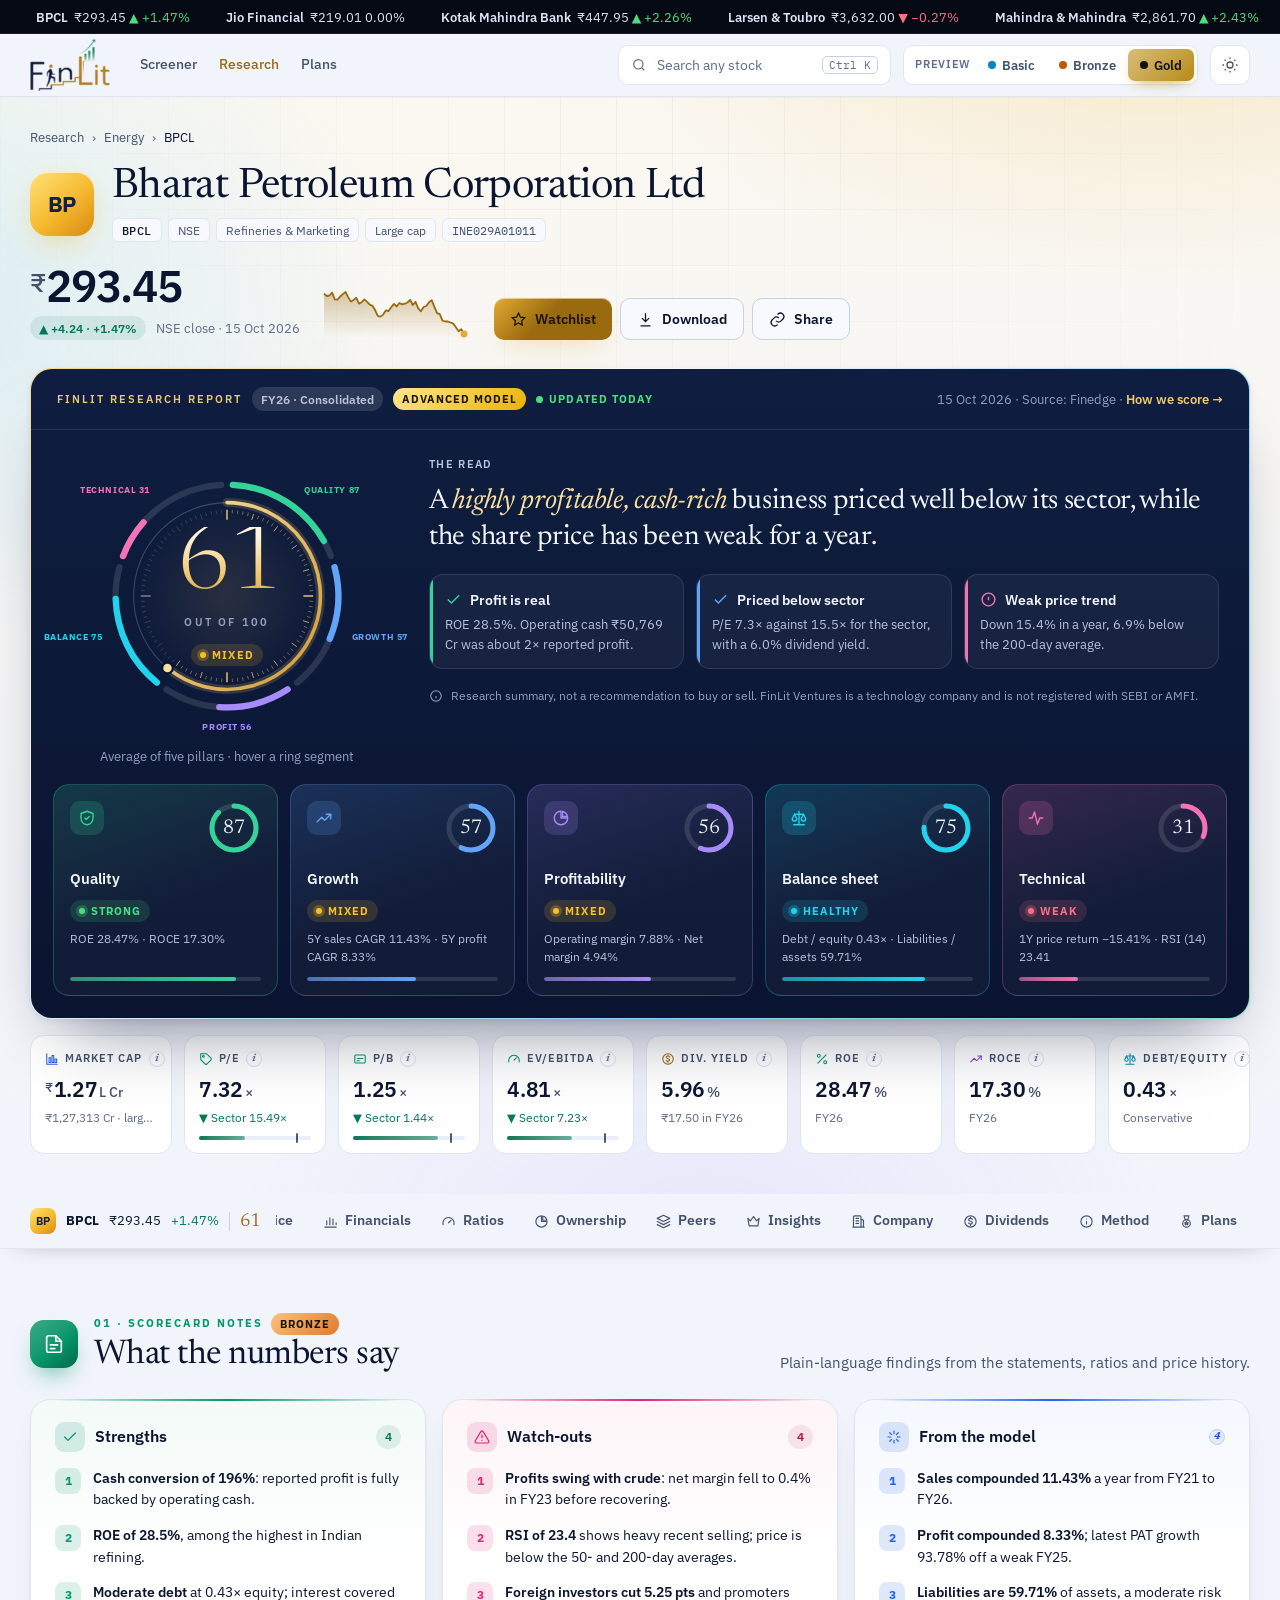
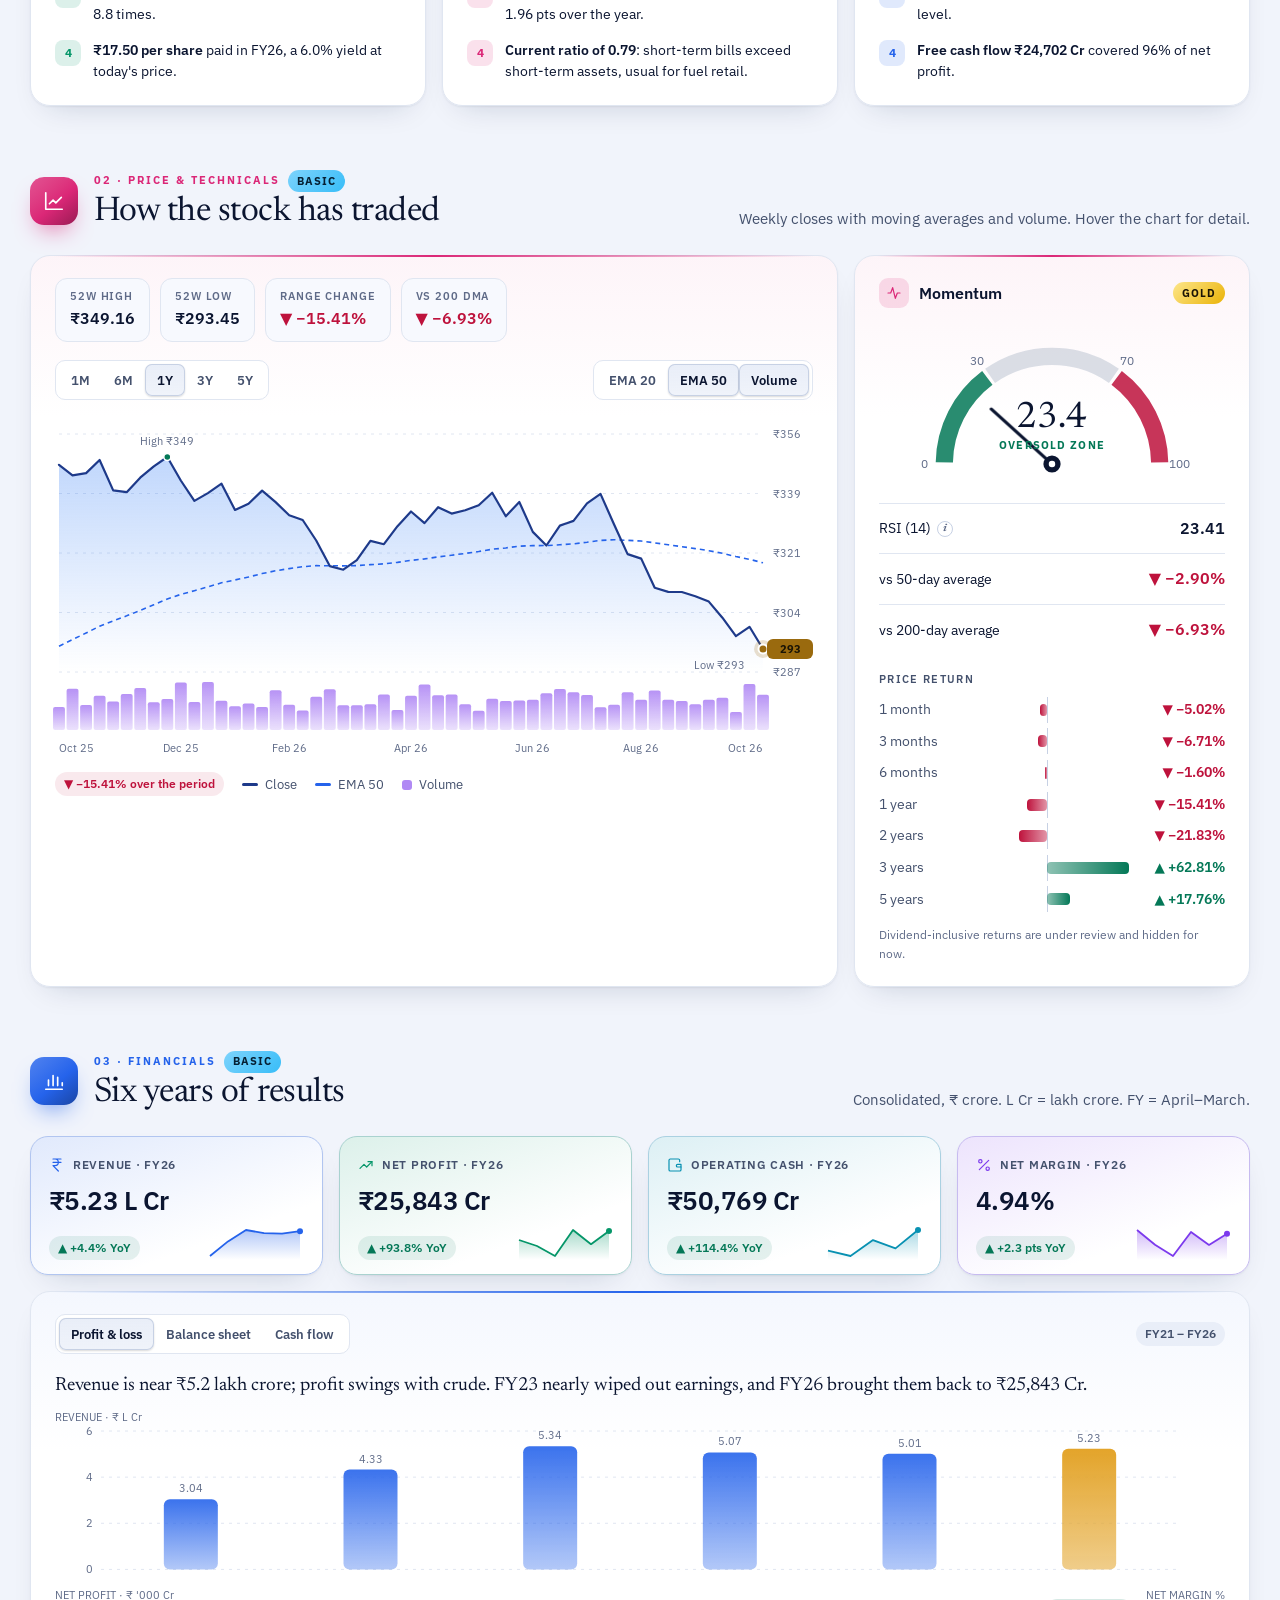
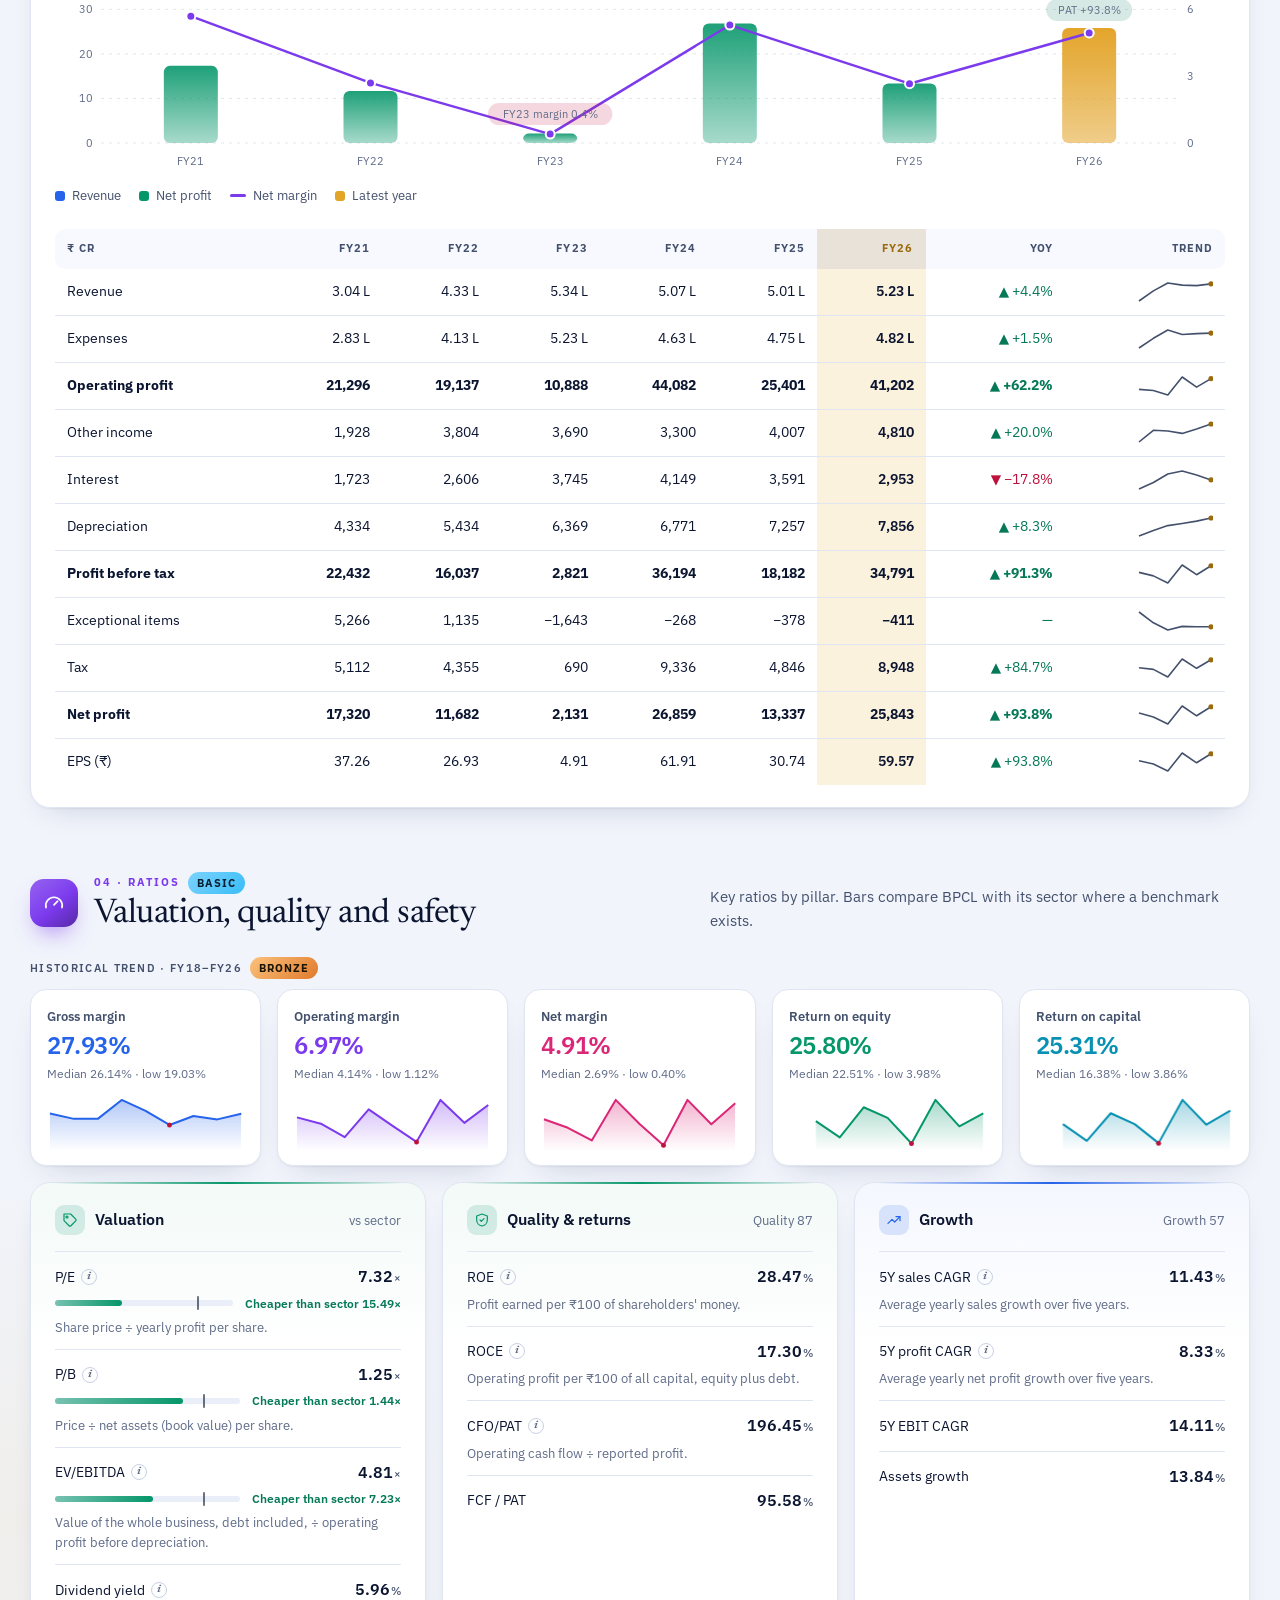
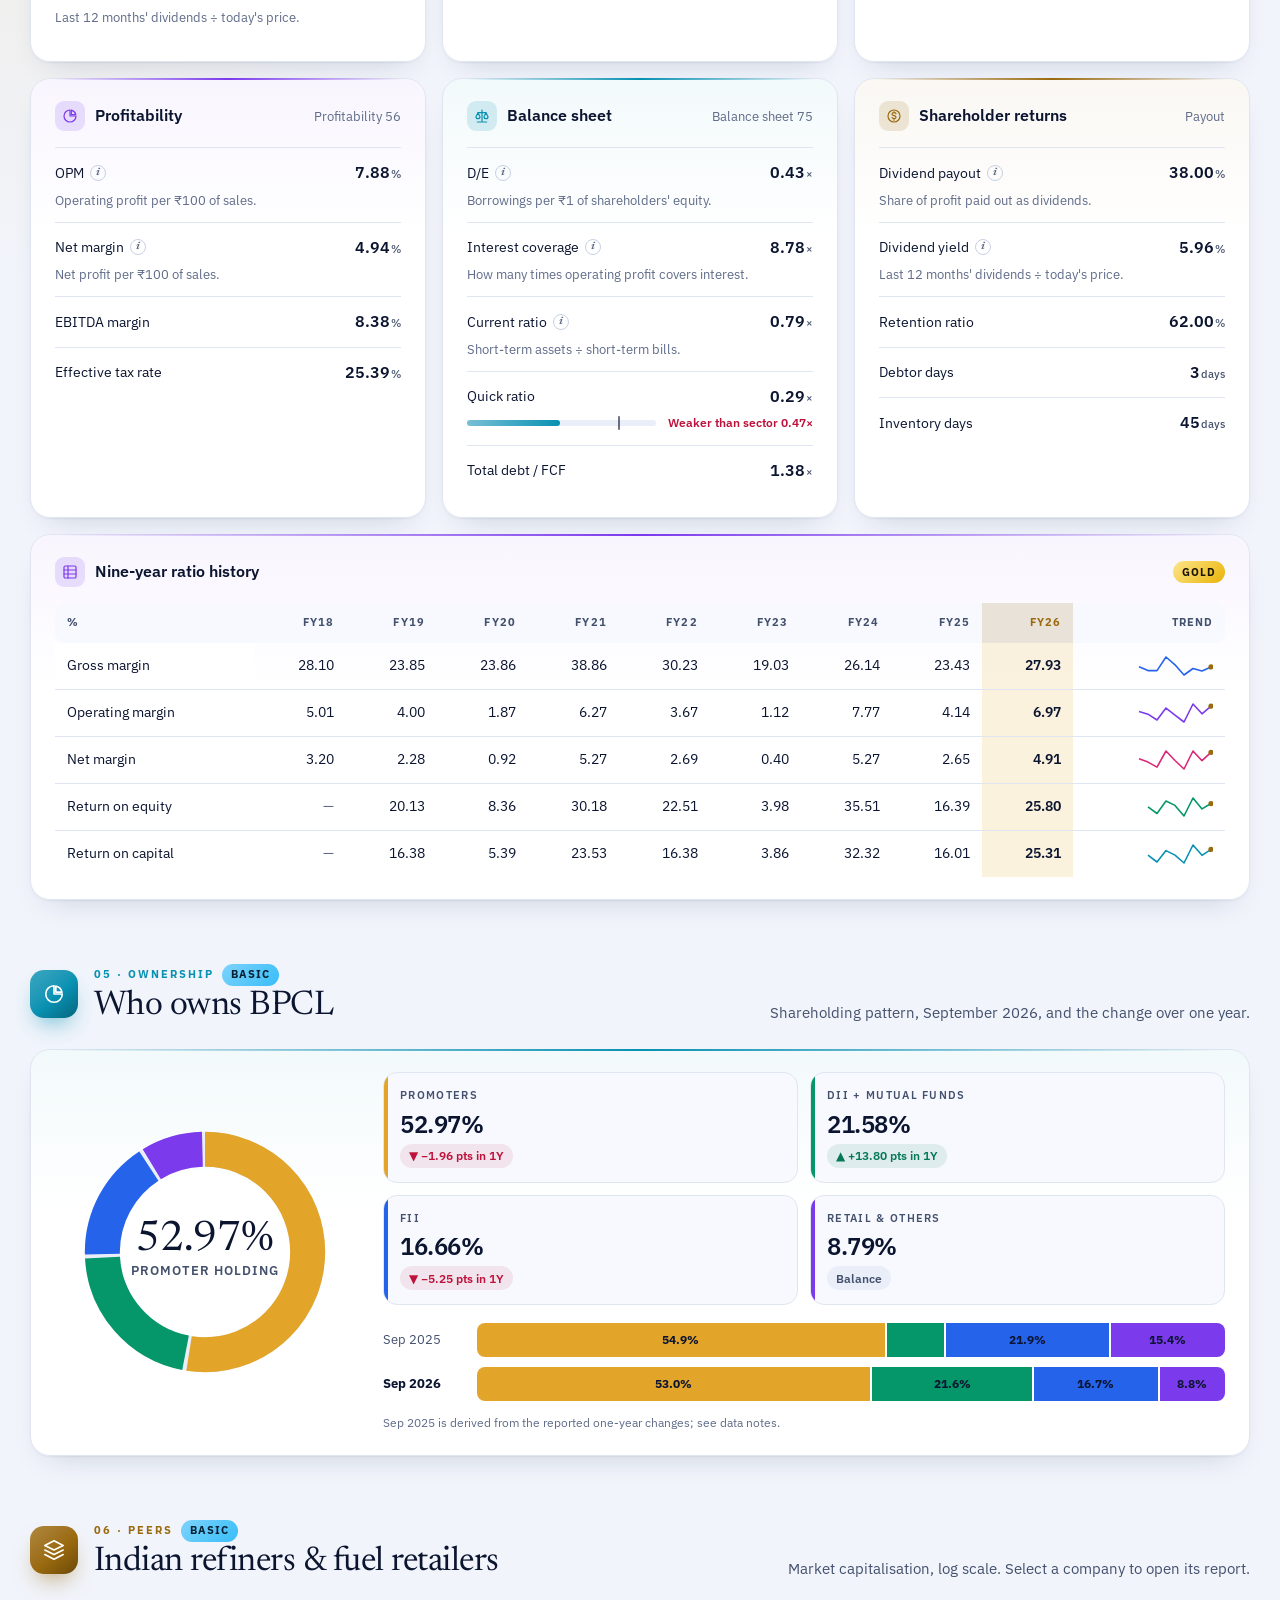
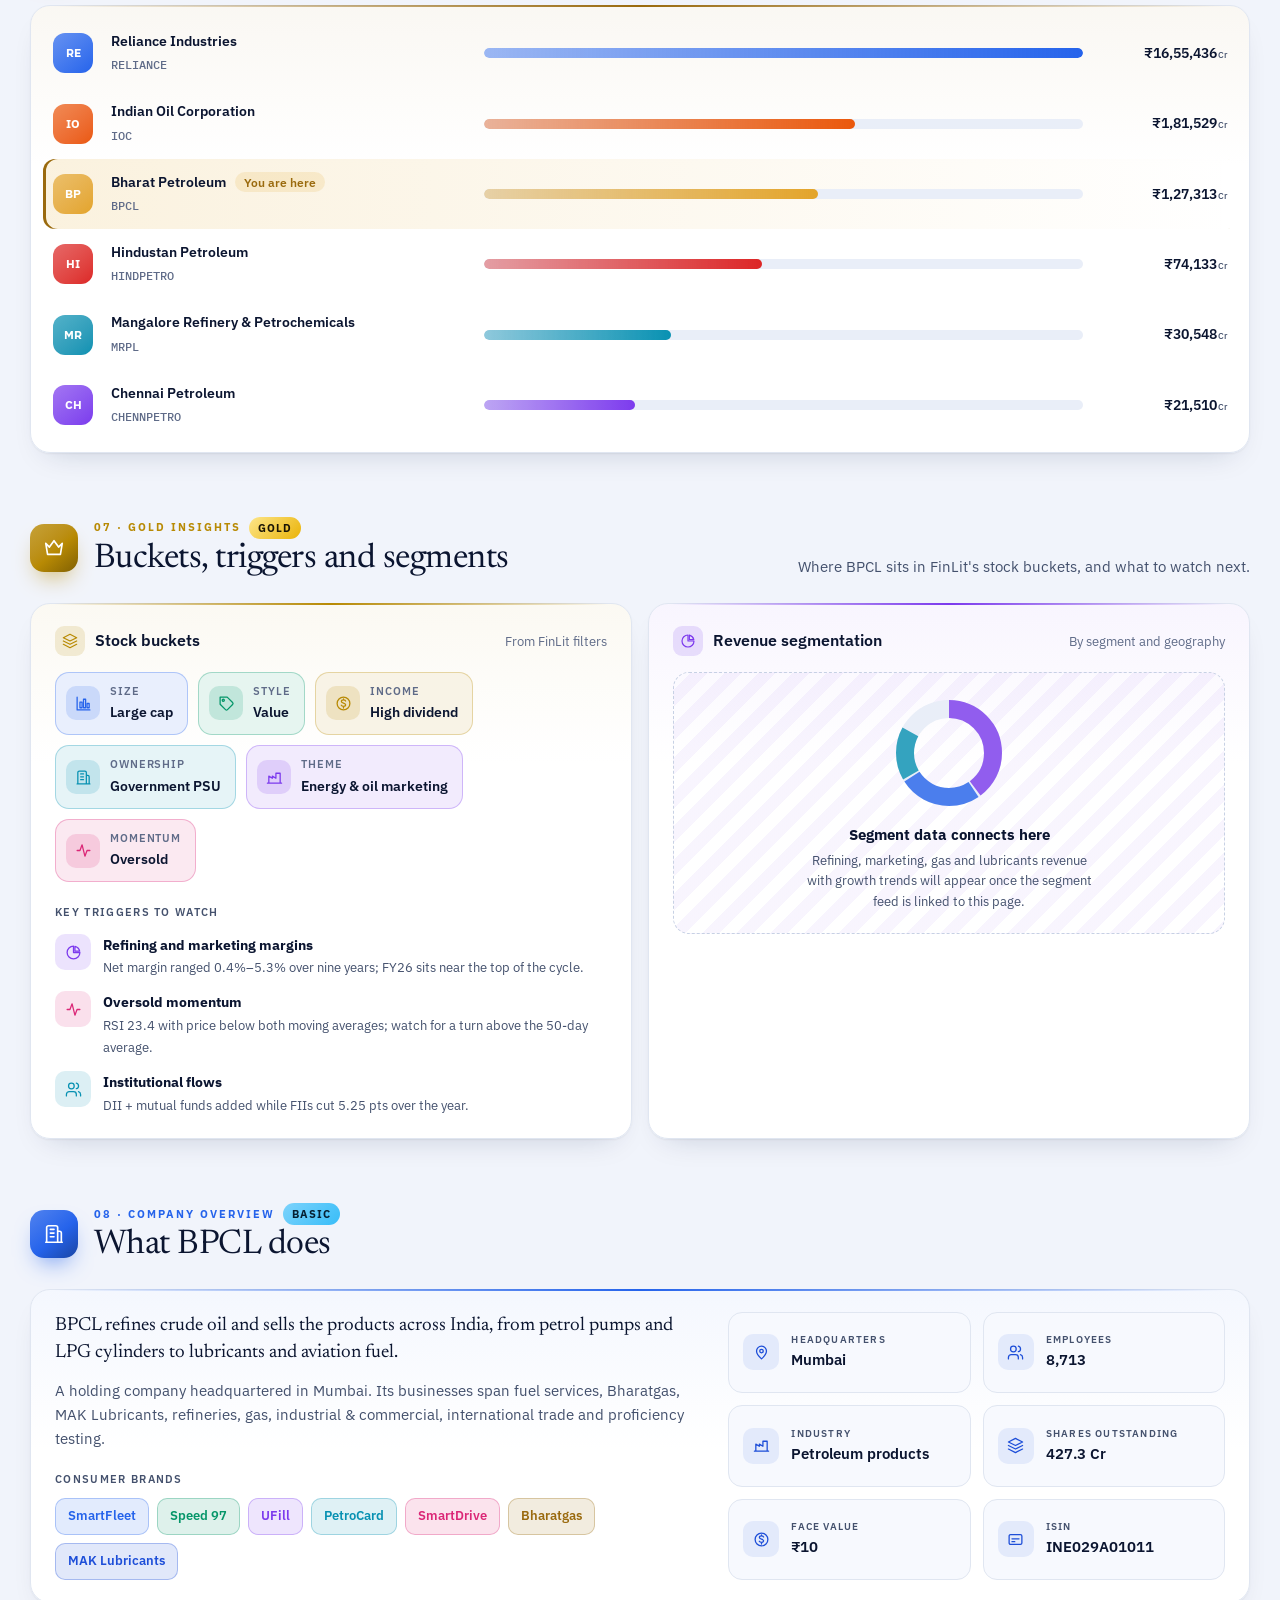
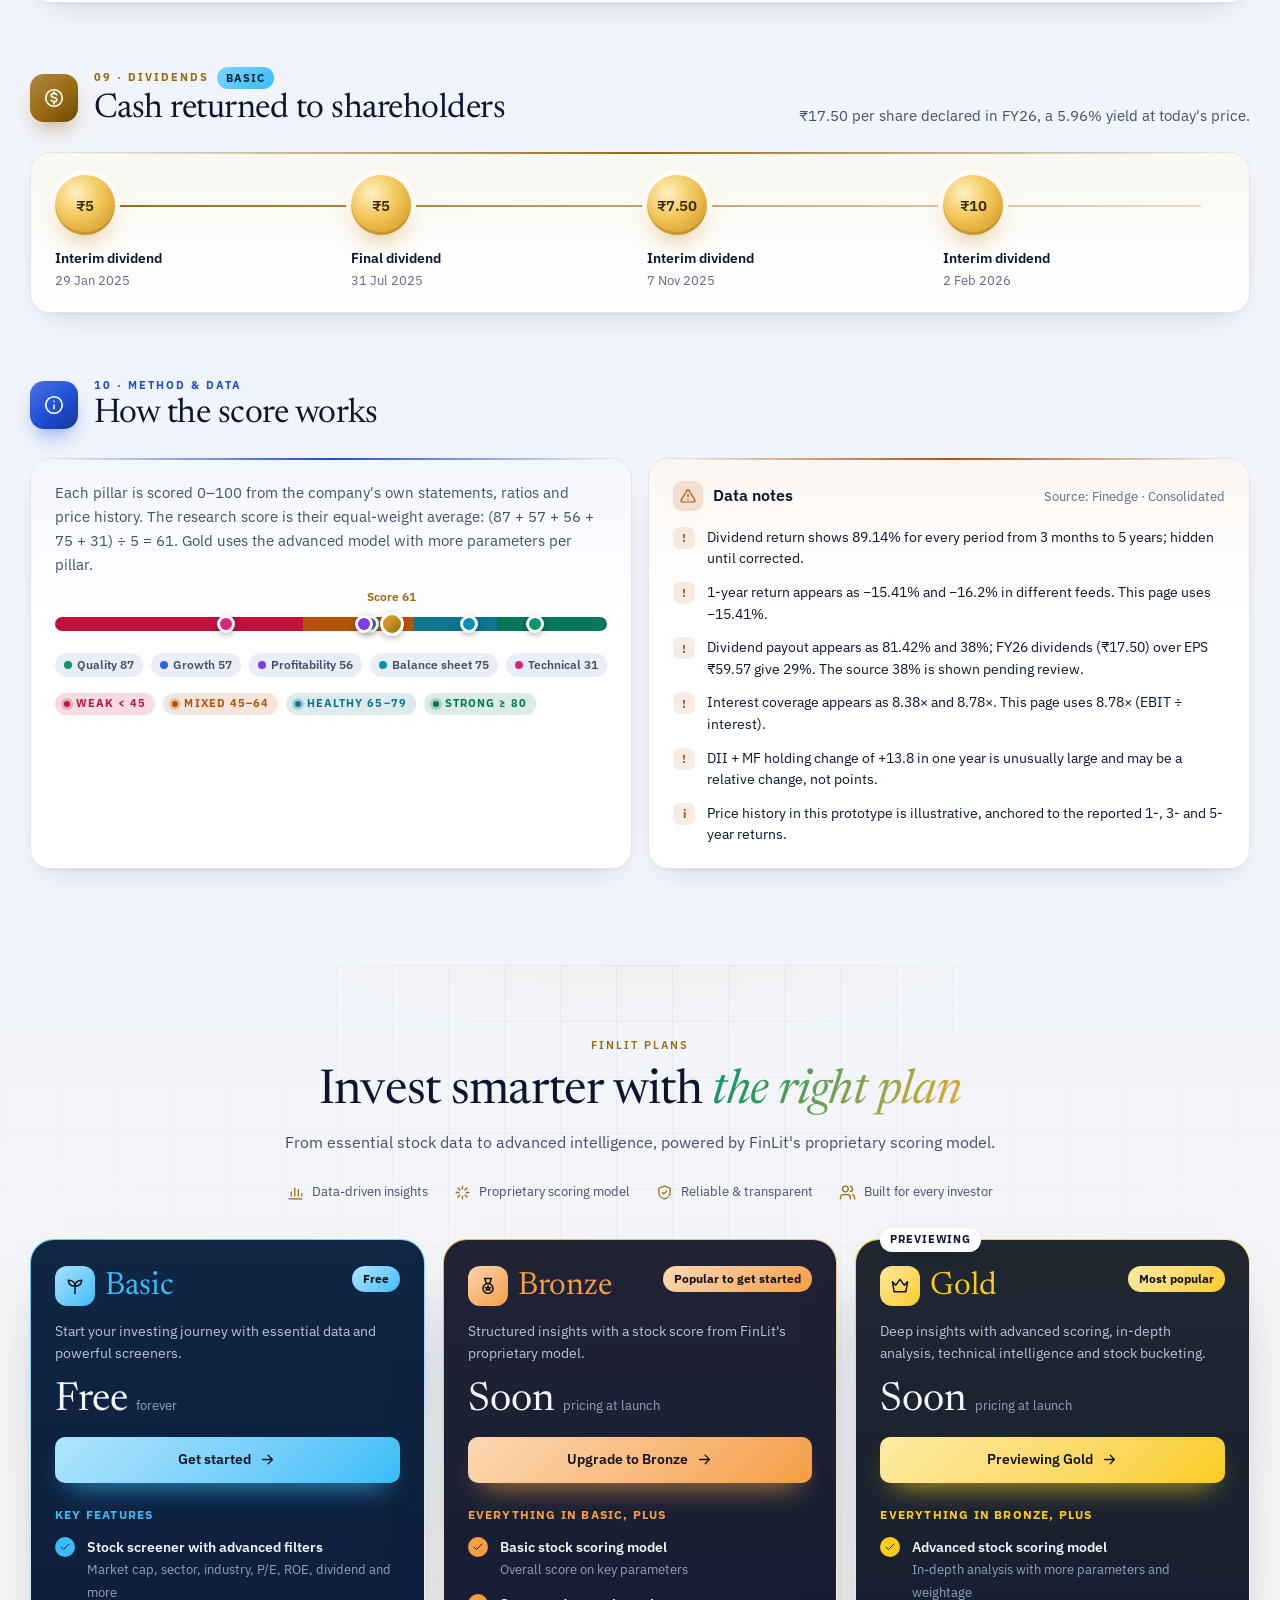
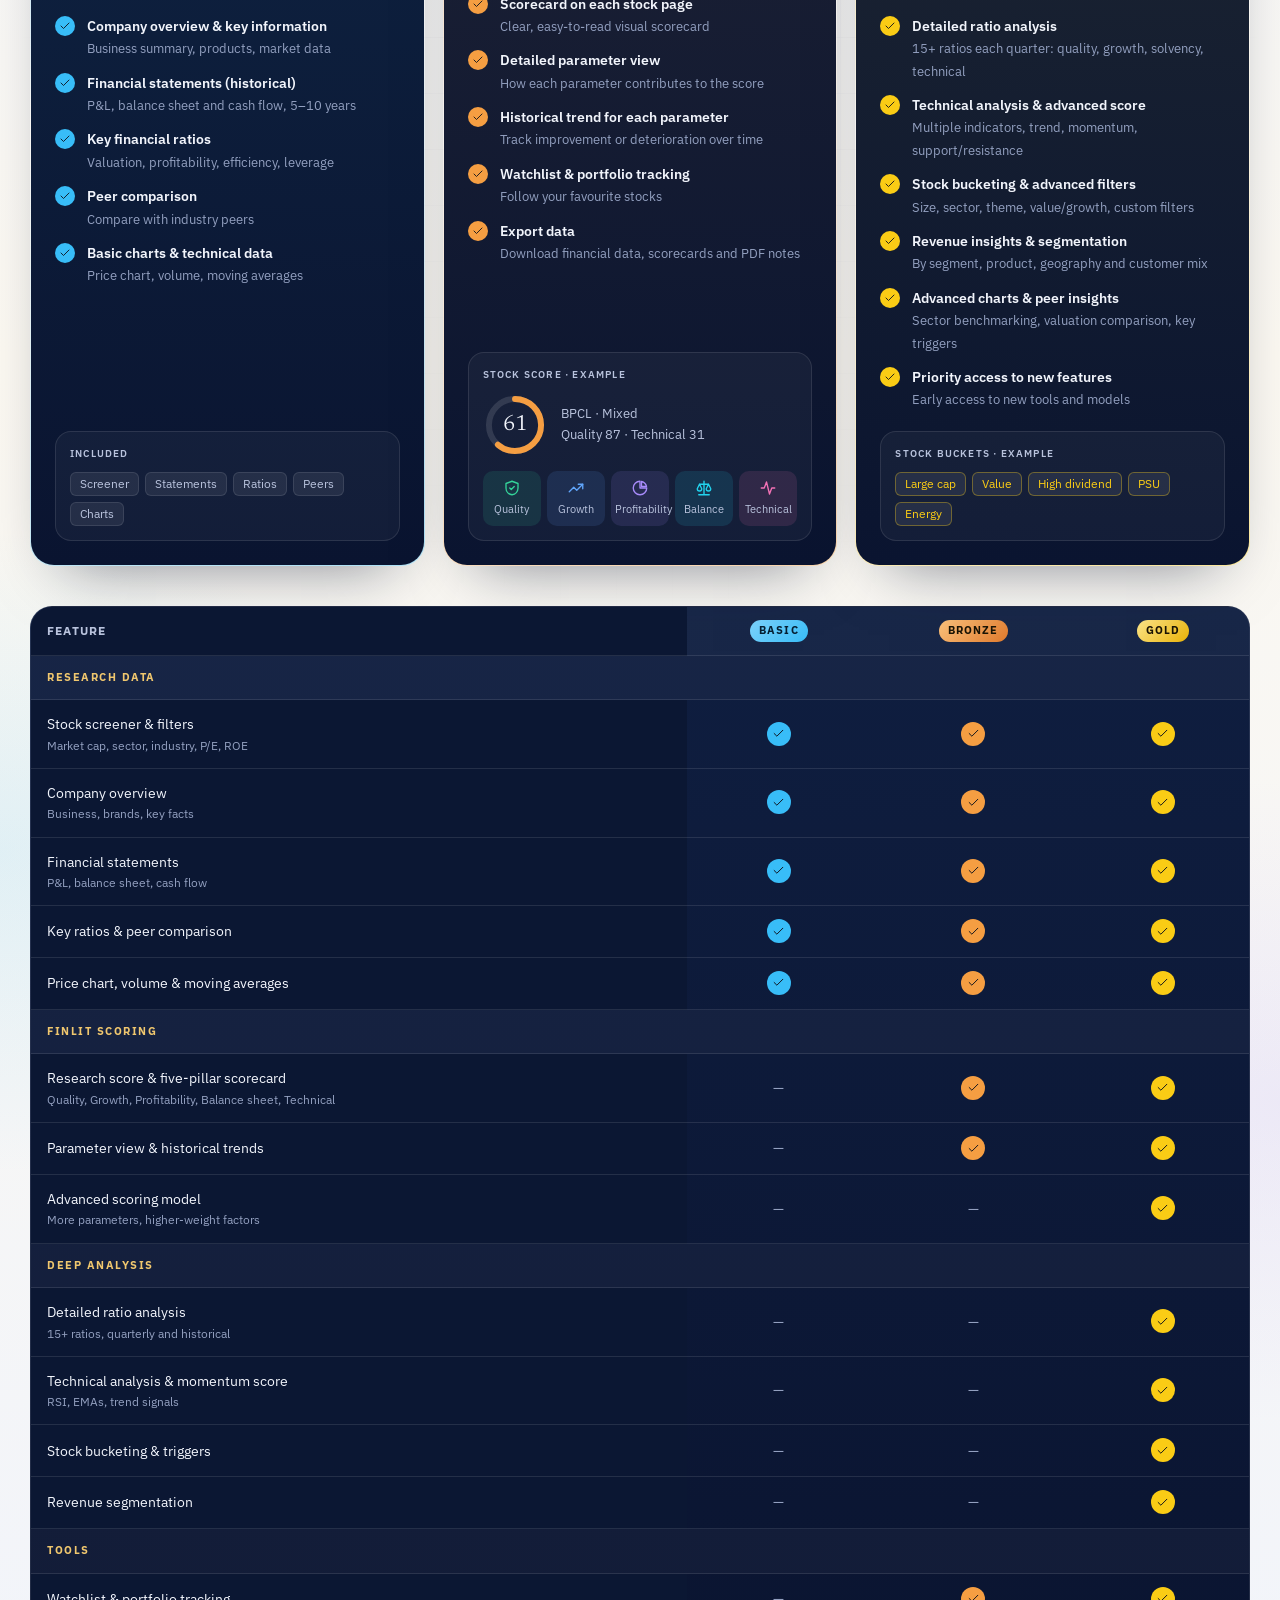
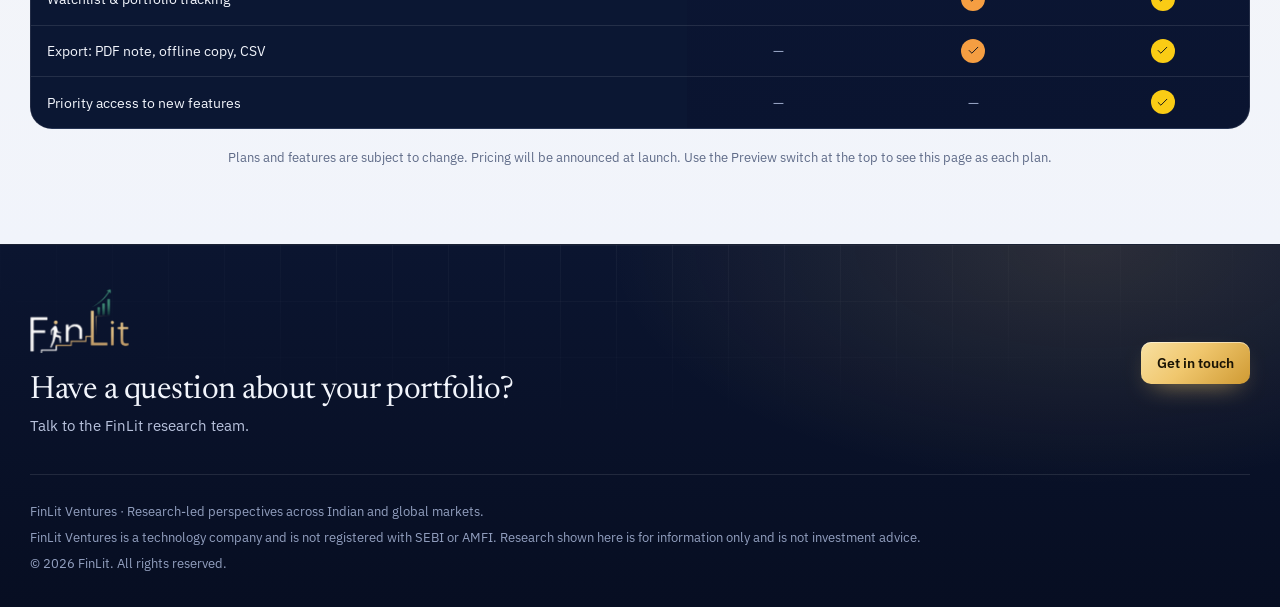
==== commit 8f2fc6ce: "Restore the navy and gold research design as the main stock page The Carbon version is kept as stock" ====
--- a/stock.html
+++ b/stock.html
@@ -3,14 +3,12 @@
 <head>
 <meta charset="utf-8">
 <meta name="viewport" content="width=device-width, initial-scale=1, viewport-fit=cover">
-<title>Reliance Industries Research · FinLit</title>
-<meta name="description" content="FinLit research report: research score, five-pillar scorecard, financial statements, ratios, ownership, segments, events and peers. Built on IBM Carbon design tokens shared with the FinLit app.">
+<title>BPCL Research · FinLit</title>
+<meta name="description" content="FinLit research report for Bharat Petroleum Corporation Ltd (BPCL): research score, five pillars, financials, ratios, ownership, peers, plans and downloads.">
 <meta name="color-scheme" content="dark light">
 <link rel="preconnect" href="https://fonts.googleapis.com">
 <link rel="preconnect" href="https://fonts.gstatic.com" crossorigin>
-<link rel="stylesheet" href="https://fonts.googleapis.com/css2?family=IBM+Plex+Sans:wght@300;400;500;600&family=IBM+Plex+Mono:wght@300;400;500&display=swap">
-<link rel="stylesheet" href="assets/tokens.css">
-<link rel="preload" href="data/RELIANCE/summary.json" as="fetch" crossorigin>
+<link rel="stylesheet" href="https://fonts.googleapis.com/css2?family=Newsreader:opsz,wght@6..72,300;6..72,400;6..72,500&family=IBM+Plex+Sans:wght@400;500;600;700&family=IBM+Plex+Mono:wght@400;500&display=swap">
 <script>
   (function () {
     var t = null, p = null;
@@ -22,976 +20,1908 @@
   })();
 </script>
 <style>
-/* FinLit stock research page, v2.
-   System: IBM Carbon v11 (g100 dark / g10 light) via assets/tokens.css, generated from finlit-platform/design/tokens.json,
-   the same file the mobile app will use. Flat layers, 1px rules, square corners, Plex Sans + tabular Plex Mono numbers.
-   Brand gold appears only on the logo, the Gold plan and the research score's brand moments. */
+/* Concept: a private-bank research terminal. A rich hero band holds the Research Report (score dial, five colour-coded
+   pillars, the read, key numbers); every later section reuses the pillar colours so evidence links back to the score.
+   Content is tiered Basic / Bronze / Gold; locked sections stay visible behind an unlock card. */
+:root, :root[data-theme="dark"] {
+  --bg: #060C1A; --s1: #0D182E; --s2: #122039; --s3: #1A2A48;
+  --border: rgba(150,175,225,.12); --border-strong: rgba(150,175,225,.24);
+  --text: #EEF2FA; --muted: #A7B2CC; --faint: #8390AD;
+  --gold: #EBC46A; --gold-2: #F7DE9C; --gold-deep: #C9952F; --gold-soft: rgba(235,196,106,.14); --on-gold: #1A1405;
+  --gain: #34D399; --loss: #FB7185; --warn: #F59E0B; --info: #60A5FA;
+  --gain-soft: rgba(52,211,153,.14); --loss-soft: rgba(251,113,133,.14); --info-soft: rgba(96,165,250,.14); --warn-soft: rgba(245,158,11,.14);
+  --p-quality: #34D399; --p-growth: #60A5FA; --p-profit: #A78BFA; --p-balance: #22D3EE; --p-tech: #F472B6;
+  --v-strong: #34D399; --v-healthy: #22D3EE; --v-mixed: #F59E0B; --v-weak: #FB7185;
+  --c1: #EBC46A; --c2: #60A5FA; --c3: #34D399; --c4: #A78BFA; --c5: #94A3B8;
+  --line: #F2D896; --area: #EBC46A;
+  --t-basic: #38BDF8; --t-bronze: #F59E42; --t-gold: #FACC15;
+  --shadow: inset 0 1px 0 rgba(255,255,255,.04), 0 1px 2px rgba(0,0,0,.4), 0 22px 44px -26px rgba(0,0,0,.75);
+  --lift: 0 1px 2px rgba(0,0,0,.4), 0 28px 50px -24px rgba(0,0,0,.8);
+  --header: rgba(6,12,26,.97);
+  --page-glow: radial-gradient(900px 600px at 100% 0%, rgba(96,165,250,.06), transparent 60%);
+  color-scheme: dark;
+  --serif: "Newsreader", Georgia, "Times New Roman", serif;
+  --sans: "IBM Plex Sans", system-ui, -apple-system, "Segoe UI", Roboto, sans-serif;
+  --mono: "IBM Plex Mono", ui-monospace, SFMono-Regular, Menlo, monospace;
+}
+:root[data-theme="light"] {
+  --bg: #F1F4FB; --s1: #FFFFFF; --s2: #F7F9FE; --s3: #E9EEF8;
+  --border: #E0E6F1; --border-strong: #C7D1E4;
+  --text: #0B1530; --muted: #44516D; --faint: #5F6B88;
+  --gold: #9A6A0E; --gold-2: #E3AC34; --gold-deep: #9A6A0E; --gold-soft: rgba(227,172,52,.16); --on-gold: #1A1405;
+  --gain: #047857; --loss: #BE123C; --warn: #B45309; --info: #1D4ED8;
+  --gain-soft: rgba(4,120,87,.10); --loss-soft: rgba(190,18,60,.09); --info-soft: rgba(29,78,216,.09); --warn-soft: rgba(180,83,9,.10);
+  --p-quality: #059669; --p-growth: #2563EB; --p-profit: #7C3AED; --p-balance: #0891B2; --p-tech: #DB2777;
+  --v-strong: #047857; --v-healthy: #0E7490; --v-mixed: #B45309; --v-weak: #BE123C;
+  --c1: #E3A42A; --c2: #2563EB; --c3: #059669; --c4: #7C3AED; --c5: #94A3B8;
+  --line: #1E3A8A; --area: #3B82F6;
+  --t-basic: #0284C7; --t-bronze: #C2570C; --t-gold: #B88A04;
+  --shadow: 0 1px 2px rgba(15,30,70,.06), 0 14px 32px -18px rgba(15,30,70,.22);
+  --lift: 0 2px 4px rgba(15,30,70,.06), 0 26px 46px -22px rgba(15,30,70,.32);
+  --header: rgba(241,244,251,.97);
+  --page-glow: radial-gradient(900px 600px at 100% 0%, rgba(37,99,235,.08), transparent 60%), radial-gradient(800px 600px at 0% 40%, rgba(227,172,52,.08), transparent 60%);
+  color-scheme: light;
+}
+/* Rich bands (hero, plans, footer) keep their own palette in both themes */
+.band {
+  --text: #F2F5FC; --muted: #B9C3DD; --faint: #93A0C0;
+  --s1: rgba(255,255,255,.045); --s2: rgba(255,255,255,.075); --s3: rgba(255,255,255,.12);
+  --border: rgba(255,255,255,.10); --border-strong: rgba(255,255,255,.2);
+  --gold: #F0C76E; --gold-2: #F8E0A2; --gold-deep: #CF9A33; --gold-soft: rgba(240,199,110,.16);
+  --gain: #4ADE80; --loss: #FB7185; --gain-soft: rgba(74,222,128,.15); --loss-soft: rgba(251,113,133,.15);
+  --p-quality: #34D399; --p-growth: #60A5FA; --p-profit: #A78BFA; --p-balance: #22D3EE; --p-tech: #F472B6;
+  --v-strong: #4ADE80; --v-healthy: #22D3EE; --v-mixed: #FBBF24; --v-weak: #FB7185;
+  --t-basic: #38BDF8; --t-bronze: #F59E42; --t-gold: #FACC15;
+  color: var(--text); color-scheme: dark; position: relative; isolation: isolate;
+  background: radial-gradient(900px 520px at 88% -8%, rgba(240,199,110,.20), transparent 62%), radial-gradient(800px 620px at -8% 30%, rgba(96,165,250,.18), transparent 60%), radial-gradient(700px 520px at 55% 125%, rgba(52,211,153,.10), transparent 60%), linear-gradient(180deg, #081430, #060C1A);
+}
+:root[data-theme="light"] .band.hero, :root[data-theme="light"] .band.plans {
+  --text: #0B1530; --muted: #44516D; --faint: #5F6B88;
+  --s1: #FFFFFF; --s2: #F7F9FE; --s3: #E9EEF8; --border: #E0E6F1; --border-strong: #C7D1E4;
+  --gold: #9A6A0E; --gold-2: #E3AC34; --gold-deep: #9A6A0E; --gold-soft: rgba(227,172,52,.16);
+  --gain: #047857; --loss: #BE123C; --gain-soft: rgba(4,120,87,.10); --loss-soft: rgba(190,18,60,.09);
+  --p-quality: #059669; --p-growth: #2563EB; --p-profit: #7C3AED; --p-balance: #0891B2; --p-tech: #DB2777;
+  --t-basic: #0284C7; --t-bronze: #C2570C; --t-gold: #B88A04;
+  color-scheme: light;
+  background: radial-gradient(900px 520px at 90% -12%, rgba(227,172,52,.24), transparent 62%), radial-gradient(760px 560px at -6% 18%, rgba(56,189,248,.16), transparent 62%), radial-gradient(720px 480px at 55% 105%, rgba(167,139,250,.12), transparent 65%), linear-gradient(180deg, #FBF8F1 0%, #F1F4FB 100%);
+}
+:root[data-theme="light"] .band.hero::before, :root[data-theme="light"] .band.plans::before { background-image: linear-gradient(rgba(11,21,48,.045) 1px, transparent 1px), linear-gradient(90deg, rgba(11,21,48,.045) 1px, transparent 1px); }
+:root[data-theme="light"] .band.plans { background: radial-gradient(900px 520px at 50% -10%, rgba(227,172,52,.22), transparent 62%), radial-gradient(700px 520px at 0% 60%, rgba(56,189,248,.12), transparent 62%), radial-gradient(700px 520px at 100% 70%, rgba(167,139,250,.12), transparent 62%), linear-gradient(180deg, #F1F4FB 0%, #FBF8F1 40%, #F1F4FB 100%); }
+:root[data-theme="light"] footer.band { background: radial-gradient(800px 400px at 85% 0%, rgba(240,199,110,.14), transparent 60%), linear-gradient(180deg, #0B1530, #070E22); }
+/* Dark "jewel" surfaces keep the night palette on a light page */
+:root[data-theme="light"] .report, :root[data-theme="light"] .plan, :root[data-theme="light"] .cmp {
+  --text: #F2F5FC; --muted: #B9C3DD; --faint: #93A0C0;
+  --s1: rgba(255,255,255,.045); --s2: rgba(255,255,255,.075); --s3: rgba(255,255,255,.12);
+  --border: rgba(255,255,255,.10); --border-strong: rgba(255,255,255,.2);
+  --gold: #F0C76E; --gold-2: #F8E0A2; --gold-deep: #CF9A33; --gold-soft: rgba(240,199,110,.16);
+  --gain: #4ADE80; --loss: #FB7185; --gain-soft: rgba(74,222,128,.15); --loss-soft: rgba(251,113,133,.15);
+  --p-quality: #34D399; --p-growth: #60A5FA; --p-profit: #A78BFA; --p-balance: #22D3EE; --p-tech: #F472B6;
+  --v-strong: #4ADE80; --v-healthy: #22D3EE; --v-mixed: #FBBF24; --v-weak: #FB7185;
+  --t-basic: #38BDF8; --t-bronze: #F59E42; --t-gold: #FACC15;
+  color: var(--text); color-scheme: dark;
+}
+.band::before { content: ""; position: absolute; inset: 0; z-index: -1; pointer-events: none;
+  background-image: linear-gradient(rgba(255,255,255,.045) 1px, transparent 1px), linear-gradient(90deg, rgba(255,255,255,.045) 1px, transparent 1px); background-size: 56px 56px;
+  -webkit-mask-image: radial-gradient(ellipse 80% 70% at 50% 0%, #000, transparent 75%); mask-image: radial-gradient(ellipse 80% 70% at 50% 0%, #000, transparent 75%); }
 * { box-sizing: border-box; }
-html { scroll-padding-top: 112px; }
-html, body { margin: 0; }
-body { background: var(--background); color: var(--text-primary); font: 400 14px/20px var(--font-sans); letter-spacing: .16px; -webkit-font-smoothing: antialiased; }
-button, input, select { font: inherit; color: inherit; letter-spacing: inherit; }
-a { color: var(--link); text-decoration: none; }
-a:hover { text-decoration: underline; }
-:focus-visible { outline: 2px solid var(--focus); outline-offset: -2px; }
-.sr { position: absolute; width: 1px; height: 1px; overflow: hidden; clip: rect(0 0 0 0); white-space: nowrap; }
-.num, .mono { font-family: var(--font-mono); font-variant-numeric: tabular-nums; letter-spacing: 0; }
-.wrap { max-width: 1312px; margin: 0 auto; padding: 0 16px; }
-.up { color: var(--gain); } .down { color: var(--loss); } .muted { color: var(--text-secondary); } .helper { color: var(--text-helper); font-size: 12px; line-height: 16px; letter-spacing: .32px; }
-svg.i { width: 16px; height: 16px; flex: none; fill: none; stroke: currentColor; stroke-width: 1.6; stroke-linecap: round; stroke-linejoin: round; }
-
-/* ---------- UI shell header ---------- */
-.shell { position: sticky; top: 0; z-index: 50; height: 48px; background: var(--header); color: #f4f4f4; border-bottom: 1px solid #393939; }
-.shell .wrap { height: 100%; display: flex; align-items: center; gap: 4px; }
-.logo { display: block; width: 74px; height: 48px; background: url("assets/finlit-logo-on-dark.png") left center / contain no-repeat; margin-right: 12px; flex: none; }
-.shell nav { display: flex; height: 100%; }
-.shell nav a { display: flex; align-items: center; padding: 0 16px; color: #c6c6c6; font-size: 14px; height: 100%; border-bottom: 2px solid transparent; }
-.shell nav a:hover { background: #262626; color: #f4f4f4; text-decoration: none; }
-.shell nav a[aria-current="page"] { color: #f4f4f4; border-bottom-color: #f1c21b; }
-.shell .grow { flex: 1; }
-.hbtn { height: 48px; min-width: 48px; display: inline-flex; align-items: center; justify-content: center; gap: 8px; padding: 0 14px; border: 0; background: transparent; color: #f4f4f4; cursor: pointer; }
-.hbtn:hover { background: #262626; }
-.hbtn svg.i { width: 20px; height: 20px; }
-.hsearch { width: 280px; justify-content: flex-start; color: #a8a8a8; border-left: 1px solid #393939; border-right: 1px solid #393939; }
-.hsearch kbd { margin-left: auto; font: 12px var(--font-mono); color: #8d8d8d; border: 1px solid #525252; padding: 0 6px; }
-.planseg { display: flex; align-items: center; gap: 0; margin: 0 8px; border: 1px solid #525252; height: 32px; }
-.planseg span { font-size: 12px; color: #a8a8a8; padding: 0 8px; }
-.planseg button { height: 30px; padding: 0 10px; border: 0; border-left: 1px solid #393939; background: transparent; color: #c6c6c6; cursor: pointer; font-size: 12px; display: inline-flex; align-items: center; gap: 6px; }
+html { scroll-padding-top: 128px; -webkit-text-size-adjust: 100%; }
+body { margin: 0; color: var(--text); background: var(--page-glow), var(--bg); background-color: var(--bg); font: 15px/1.6 var(--sans); font-variant-numeric: tabular-nums lining-nums; -webkit-font-smoothing: antialiased; overflow-x: hidden; }
+.wrap { max-width: 1260px; margin: 0 auto; padding-left: max(20px, env(safe-area-inset-left, 0px)); padding-right: max(20px, env(safe-area-inset-right, 0px)); }
+button { font: inherit; color: inherit; }
+a { color: inherit; }
+:focus-visible { outline: 2px solid var(--gold); outline-offset: 2px; border-radius: 6px; }
+[hidden] { display: none !important; }
+.label { font-size: 11px; font-weight: 600; text-transform: uppercase; letter-spacing: .12em; color: var(--muted); }
+.eyebrow { font-size: 11px; font-weight: 600; text-transform: uppercase; letter-spacing: .18em; color: var(--gold); }
+.mono { font-family: var(--mono); }
+.rs { font-size: .6em; color: var(--muted); margin-right: .06em; vertical-align: .38em; font-weight: 500; }
+.unit { font-size: .66em; color: var(--muted); font-weight: 500; margin-left: .12em; }
+.pos { color: var(--gain); } .neg { color: var(--loss); } .muted { color: var(--muted); } .faint { color: var(--faint); }
+.ico { width: 18px; height: 18px; flex: none; }
+.chip { display: inline-flex; align-items: center; gap: 5px; height: 24px; padding: 0 9px; border-radius: 999px; font-size: 12px; font-weight: 600; white-space: nowrap; }
+.chip.up { color: var(--gain); background: var(--gain-soft); } .chip.down { color: var(--loss); background: var(--loss-soft); }
+.chip.gold { color: var(--gold); background: var(--gold-soft); } .chip.info { color: var(--info); background: var(--info-soft); }
+.chip.ghost { color: var(--muted); background: var(--s3); }
+.vd { display: inline-flex; align-items: center; gap: 6px; height: 22px; padding: 0 9px; border-radius: 999px; font-size: 10.5px; font-weight: 700; letter-spacing: .1em; text-transform: uppercase; background: color-mix(in srgb, currentColor 14%, transparent); white-space: nowrap; }
+.vd::before { content: ""; width: 6px; height: 6px; border-radius: 50%; background: currentColor; box-shadow: 0 0 0 3px color-mix(in srgb, currentColor 25%, transparent); }
+.vd.strong { color: var(--v-strong); } .vd.healthy { color: var(--v-healthy); } .vd.mixed { color: var(--v-mixed); } .vd.weak { color: var(--v-weak); }
+.tier { display: inline-flex; align-items: center; gap: 5px; height: 22px; padding: 0 9px; border-radius: 999px; font-size: 10.5px; font-weight: 700; letter-spacing: .1em; text-transform: uppercase; color: #1A1405; white-space: nowrap; }
+.tier.basic { background: linear-gradient(135deg, #7DD3FC, #38BDF8); color: #062033; }
+.tier.bronze { background: linear-gradient(135deg, #FBC27C, #E07A2C); }
+.tier.gold { background: linear-gradient(135deg, #FDE68A, #EAB308); }
+.tier svg { width: 12px; height: 12px; }
+
+/* ---------- Ticker tape ---------- */
+.tape { background: #040914; color: #DCE3F2; border-bottom: 1px solid rgba(255,255,255,.08); overflow: hidden; height: 34px; display: flex; align-items: center; font-size: 12.5px; }
+.tape-track { display: flex; gap: 36px; white-space: nowrap; padding-left: 36px; animation: tape 70s linear infinite; will-change: transform; }
+.tape:hover .tape-track { animation-play-state: paused; }
+.tape-track b { font-weight: 600; margin-right: 6px; }
+.tape-track .u { color: #4ADE80; } .tape-track .d { color: #FB7185; }
+@keyframes tape { to { transform: translateX(-50%); } }
+
+/* ---------- Top bar (solid: no blur, for smooth scrolling) ---------- */
+.top { position: sticky; top: 0; z-index: 40; background: var(--header); border-bottom: 1px solid var(--border); padding-top: env(safe-area-inset-top, 0px); }
+.top .wrap { display: flex; align-items: center; gap: 12px; height: 62px; }
+.logo { display: inline-flex; align-items: center; text-decoration: none; flex: none; line-height: 0; }
+/* Logo from the brand image (temporary until the SVG arrives): dark-background version by default, light version in the light header */
+.lg-mark { display: block; height: 52px; aspect-ratio: 439 / 285; background: url("[data-uri]") center / contain no-repeat; }
+:root[data-theme="light"] .top .lg-mark { background-image: url("[data-uri]"); }
+.fcta .lg-mark { height: 64px; }
+.topnav { display: flex; gap: 2px; margin-left: 8px; }
+.topnav a { text-decoration: none; font-size: 13.5px; font-weight: 500; color: var(--muted); padding: 8px 10px; border-radius: 8px; transition: color .15s, background-color .15s; white-space: nowrap; }
+.topnav a:hover { color: var(--text); background: var(--s3); }
+.topnav a.hl { color: var(--gold); }
+.search { flex: 1; max-width: 280px; display: flex; align-items: center; gap: 10px; height: 40px; padding: 0 12px; border: 1px solid var(--border); border-radius: 10px; background: var(--s1); color: var(--faint); cursor: pointer; min-width: 0; transition: border-color .15s; }
+.search:hover { border-color: var(--gold); }
+.search .t { flex: 1; text-align: left; white-space: nowrap; overflow: hidden; text-overflow: ellipsis; font-size: 14px; }
+.kbd { font: 11px var(--mono); padding: 1px 6px; border: 1px solid var(--border-strong); border-radius: 5px; color: var(--faint); }
+.grow { flex: 1; }
+.seg { position: relative; display: inline-flex; padding: 3px; border: 1px solid var(--border); border-radius: 10px; background: var(--s1); flex: none; }
+.seg button { position: relative; z-index: 1; border: 0; background: none; padding: 6px 12px; border-radius: 7px; cursor: pointer; color: var(--muted); font-size: 12.5px; font-weight: 600; white-space: nowrap; transition: color .15s, background-color .15s; display: inline-flex; align-items: center; gap: 6px; }
+.seg button:hover { color: var(--text); }
+.seg button[aria-pressed="true"] { background: linear-gradient(180deg, var(--s3), color-mix(in srgb, var(--s3) 70%, transparent)); color: var(--text); box-shadow: inset 0 0 0 1px var(--border-strong), 0 1px 2px rgba(0,0,0,.15); }
+.planseg .lbl { font-size: 11px; color: var(--faint); font-weight: 600; padding: 0 6px 0 8px; align-self: center; letter-spacing: .06em; text-transform: uppercase; }
 .planseg button i { width: 8px; height: 8px; border-radius: 50%; background: var(--tc); }
-.planseg button[aria-pressed="true"] { background: #f4f4f4; color: #161616; }
-.signin { background: var(--button-primary); color: #fff; height: 48px; padding: 0 20px; display: inline-flex; align-items: center; font-size: 14px; }
-.signin:hover { background: var(--button-primary-hover); text-decoration: none; }
-
-/* ---------- masthead ---------- */
-.mast { background: var(--layer-01); border-bottom: 1px solid var(--border-subtle); }
-.crumbs { display: flex; gap: 8px; padding: 16px 0 0; font-size: 12px; color: var(--text-helper); }
-.crumbs a { color: var(--link); }
-.idrow { display: grid; grid-template-columns: 1fr auto; gap: 24px; align-items: end; padding: 16px 0 20px; }
-.ident { display: flex; gap: 16px; align-items: center; min-width: 0; }
-.badge { width: 56px; height: 56px; flex: none; display: grid; place-items: center; background: var(--layer-02); border: 1px solid var(--border-subtle); font: 500 18px var(--font-mono); color: var(--text-secondary); }
-.ident h1 { font-size: 32px; line-height: 40px; font-weight: 300; margin: 0; letter-spacing: 0; overflow-wrap: anywhere; }
-.tags { display: flex; flex-wrap: wrap; gap: 8px; margin-top: 6px; }
-.tag { display: inline-flex; align-items: center; height: 24px; padding: 0 8px; background: var(--layer-02); color: var(--text-secondary); font-size: 12px; border-radius: 12px; white-space: nowrap; }
-.tag.gold { background: var(--brand-gold-soft); color: var(--brand-gold); }
-.quote { text-align: right; }
-.quote .px { font: 300 36px/40px var(--font-mono); letter-spacing: -.5px; }
-.quote .chg { font: 400 16px var(--font-mono); margin-left: 10px; }
-.quote .asof { margin-top: 4px; }
-.actions { display: flex; gap: 1px; justify-content: flex-end; margin-top: 12px; }
-.btn { height: 40px; display: inline-flex; align-items: center; gap: 8px; padding: 0 16px; border: 0; cursor: pointer; font-size: 14px; background: var(--layer-02); color: var(--text-primary); white-space: nowrap; }
-.btn:hover { background: var(--layer-hover); text-decoration: none; }
-.btn.primary { background: var(--button-primary); color: #fff; }
-.btn.primary:hover { background: var(--button-primary-hover); }
-.btn.ghost { background: transparent; color: var(--link); padding: 0 12px; }
-.btn.ghost:hover { background: var(--layer-hover); }
-.btn.gold { background: var(--plan-gold); color: var(--on-gold); }
-[data-theme="light"] .btn.gold { color: #fff; }
-.strip { display: grid; grid-template-columns: repeat(8, 1fr); border-top: 1px solid var(--border-subtle); }
-.strip > div { padding: 12px 16px 14px; border-left: 1px solid var(--border-subtle); min-width: 0; }
-.strip > div:first-child { border-left: 0; padding-left: 0; }
-.strip .v { font: 400 18px/24px var(--font-mono); margin-top: 2px; white-space: nowrap; }
-.range52 { padding-right: 16px; }
-.rbar { position: relative; height: 4px; background: linear-gradient(90deg, var(--loss), var(--warning), var(--gain)); margin: 10px 0 6px; opacity: .85; }
-.rbar i { position: absolute; top: -5px; width: 2px; height: 14px; background: var(--text-primary); transform: translateX(-1px); }
-.rlab { display: flex; justify-content: space-between; font: 12px var(--font-mono); color: var(--text-helper); }
-
-/* ---------- tabs ---------- */
-.tabs { position: sticky; top: 48px; z-index: 40; background: var(--background); border-bottom: 1px solid var(--border-subtle); }
-.tabs .wrap { display: flex; align-items: stretch; overflow-x: auto; scrollbar-width: none; }
-.tabs .wrap::-webkit-scrollbar { display: none; }
-.tabs a { flex: none; display: flex; align-items: center; height: 48px; padding: 0 16px; color: var(--text-secondary); border-bottom: 2px solid var(--border-subtle); margin-bottom: -1px; font-size: 14px; }
-.tabs a:hover { color: var(--text-primary); background: var(--layer-hover); text-decoration: none; }
-.tabs a[aria-current="true"] { color: var(--text-primary); border-bottom-color: var(--interactive); font-weight: 600; }
-.tabs .mini { margin-left: auto; display: flex; align-items: center; gap: 10px; padding-left: 16px; font: 13px var(--font-mono); white-space: nowrap; opacity: 0; transition: opacity var(--motion-moderate); }
-.tabs.stuck .mini { opacity: 1; }
-
-/* ---------- sections and tiles ---------- */
-main { padding-bottom: 64px; }
-section.block { padding-top: 32px; }
-.shead { display: flex; align-items: end; justify-content: space-between; gap: 16px; margin-bottom: 16px; flex-wrap: wrap; }
-.shead h2 { font-size: 20px; line-height: 28px; font-weight: 400; margin: 0; }
-.shead p { margin: 4px 0 0; color: var(--text-secondary); max-width: 72ch; }
-.grid { display: grid; grid-template-columns: repeat(12, 1fr); gap: 1px; background: var(--border-subtle); border: 1px solid var(--border-subtle); }
-.grid.gap { gap: 16px; background: transparent; border: 0; }
-.tile { background: var(--layer-01); padding: 16px; min-width: 0; position: relative; }
-.c3 { grid-column: span 3; } .c4 { grid-column: span 4; } .c5 { grid-column: span 5; } .c6 { grid-column: span 6; } .c7 { grid-column: span 7; } .c8 { grid-column: span 8; } .c12 { grid-column: span 12; }
-.tile h3 { font-size: 14px; line-height: 18px; font-weight: 600; margin: 0 0 4px; letter-spacing: .16px; display: flex; align-items: center; gap: 8px; }
-.tile .th { display: flex; justify-content: space-between; align-items: start; gap: 12px; margin-bottom: 12px; }
-.pill { display: inline-flex; align-items: center; height: 20px; padding: 0 8px; border-radius: 10px; font-size: 12px; font-weight: 400; white-space: nowrap; }
-.b-strong { background: color-mix(in srgb, var(--band-strong) 18%, transparent); color: var(--band-strong); }
-.b-healthy { background: color-mix(in srgb, var(--band-healthy) 18%, transparent); color: var(--band-healthy); }
-.b-mixed { background: color-mix(in srgb, var(--band-mixed) 20%, transparent); color: var(--band-mixed); }
-.b-watch { background: color-mix(in srgb, var(--band-watch) 18%, transparent); color: var(--band-watch); }
-.b-insufficient { background: var(--layer-02); color: var(--text-helper); }
-
-/* score */
-.score { display: grid; grid-template-columns: 168px 1fr; gap: 20px; align-items: center; }
-.gauge { position: relative; width: 168px; height: 100px; }
-.gauge svg { width: 168px; height: 100px; display: block; }
-.gauge .val { position: absolute; left: 0; right: 0; bottom: 0; text-align: center; font: 300 40px/44px var(--font-mono); }
-.gauge .val small { font-size: 14px; color: var(--text-helper); }
-.thesis { font-size: 16px; line-height: 24px; margin: 8px 0 12px; }
-.scale { display: flex; gap: 1px; margin-top: 8px; font-size: 11px; color: var(--text-helper); }
-.scale span { flex: 1; padding-top: 4px; border-top: 3px solid var(--c); }
-
-/* pillars */
-.pillars { display: grid; gap: 0; }
-.prow { display: grid; grid-template-columns: 132px 1fr 44px 88px 24px; gap: 12px; align-items: center; padding: 10px 0; border-top: 1px solid var(--border-subtle); cursor: pointer; background: none; border-left: 0; border-right: 0; border-bottom: 0; text-align: left; width: 100%; }
-.prow:first-child { border-top: 0; }
-.prow:hover { background: var(--layer-hover); }
-.prow .nm { display: flex; align-items: center; gap: 8px; }
-.prow .nm i { width: 10px; height: 10px; background: var(--pc); flex: none; }
-.ptrack { position: relative; height: 8px; background: var(--layer-02); }
-.ptrack b { position: absolute; left: 0; top: 0; bottom: 0; background: var(--pc); }
-.ptrack u { position: absolute; top: -3px; bottom: -3px; width: 1px; background: var(--border-strong); }
-.prow .chev { transition: transform var(--motion-moderate); color: var(--text-helper); }
-.prow[aria-expanded="true"] .chev { transform: rotate(180deg); }
-.pin { display: none; padding: 4px 0 12px 144px; }
-.pin.open { display: block; }
-.pin table { width: 100%; }
-.pin td { padding: 6px 8px 6px 0; border-top: 1px dashed var(--border-subtle); font-size: 13px; }
-.pin td:last-child { text-align: right; }
-
-/* notes */
-.notes { list-style: none; margin: 0; padding: 0; }
-.notes li { display: grid; grid-template-columns: 20px 1fr; gap: 10px; padding: 10px 0; border-top: 1px solid var(--border-subtle); }
-.notes li:first-child { border-top: 0; padding-top: 2px; }
-.notes b { font-weight: 600; display: block; }
-.notes span { color: var(--text-secondary); }
-.notes .ic { width: 20px; height: 20px; display: grid; place-items: center; }
-
-/* metrics */
-.metrics { display: grid; grid-template-columns: repeat(4, 1fr); gap: 1px; background: var(--border-subtle); }
-.metric { background: var(--layer-01); padding: 12px 16px 14px; min-width: 0; overflow: hidden; }
-.metric .lab { display: flex; align-items: center; gap: 4px; color: var(--text-secondary); font-size: 12px; }
-.metric .v { font: 400 20px/28px var(--font-mono); margin-top: 2px; white-space: nowrap; }
-.metric .p { font-size: 11px; color: var(--text-helper); }
-.metrics.tech { grid-template-columns: repeat(6, 1fr); }
-.info { width: 16px; height: 16px; border: 0; padding: 0; background: none; color: var(--text-helper); cursor: help; display: inline-grid; place-items: center; }
-.info:hover { color: var(--text-primary); }
-
-/* charts */
-.ranges { display: flex; gap: 1px; background: var(--border-subtle); border: 1px solid var(--border-subtle); }
-.ranges button { height: 32px; padding: 0 12px; border: 0; background: var(--layer-01); color: var(--text-secondary); cursor: pointer; font-size: 13px; }
-.ranges button[aria-pressed="true"] { background: var(--layer-selected); color: var(--text-primary); box-shadow: inset 0 -2px 0 var(--interactive); }
-.chart { position: relative; width: 100%; }
+.planseg button[aria-pressed="true"] { background: linear-gradient(135deg, color-mix(in srgb, var(--tc) 55%, #fff), var(--tc)); color: #10131C; box-shadow: 0 6px 16px -8px var(--tc); }
+.planseg button[aria-pressed="true"] i { background: #10131C; }
+.icon-btn { width: 40px; height: 40px; flex: none; display: grid; place-items: center; border: 1px solid var(--border); border-radius: 10px; background: var(--s1); cursor: pointer; color: var(--muted); transition: color .15s, border-color .15s; }
+.icon-btn:hover { color: var(--gold); border-color: var(--gold); }
+.icon-btn svg { width: 18px; height: 18px; }
+
+/* ---------- Hero ---------- */
+.hero { overflow: hidden; padding-block: 30px 40px; }
+.crumbs { font-size: 12.5px; color: var(--faint); display: flex; gap: 8px; align-items: center; margin-bottom: 18px; }
+.crumbs a { text-decoration: none; color: var(--muted); } .crumbs a:hover { color: var(--gold); }
+.idrow { display: flex; flex-wrap: wrap; justify-content: space-between; gap: 22px 32px; align-items: flex-end; }
+.idrow .idl { flex: 1 1 560px; }
+.idl { display: flex; gap: 18px; align-items: center; min-width: 0; }
+.badge { width: 64px; height: 64px; flex: none; border-radius: 18px; display: grid; place-items: center; font: 700 22px/1 var(--sans); letter-spacing: -.02em; color: #10204A;
+  background: linear-gradient(140deg, #FFE27A, #F5B82E 55%, #D88A12); box-shadow: 0 10px 30px -10px rgba(245,184,46,.6), inset 0 1px 0 rgba(255,255,255,.6); }
+.idl h1 { font-family: var(--serif); font-weight: 400; font-size: clamp(28px, 3.4vw, 42px); line-height: 1.08; letter-spacing: -.015em; margin: 0 0 8px; text-wrap: balance; }
+.tags { display: flex; flex-wrap: wrap; gap: 6px; }
+.tag { display: inline-flex; align-items: center; height: 24px; padding: 0 9px; border-radius: 6px; font-size: 12px; color: var(--muted); background: var(--s2); border: 1px solid var(--border); white-space: nowrap; }
+.tag.tk { font-family: var(--mono); color: var(--text); font-weight: 500; letter-spacing: .04em; }
+.idr { display: flex; align-items: flex-end; gap: 22px; flex-wrap: wrap; justify-content: flex-end; }
+.px { font-size: 44px; font-weight: 600; letter-spacing: -.03em; line-height: 1; }
+.px-sub { display: flex; align-items: center; gap: 10px; margin-top: 8px; font-size: 12.5px; color: var(--faint); white-space: nowrap; }
+.spark-hero { width: 150px; height: 54px; }
+.actions { display: flex; gap: 8px; }
+.btn { display: inline-flex; align-items: center; justify-content: center; gap: 8px; height: 42px; padding: 0 16px; border-radius: 10px; border: 1px solid var(--border-strong); background: var(--s2); cursor: pointer; font-size: 14px; font-weight: 600; white-space: nowrap; transition: border-color .15s, background-color .15s, transform .15s, box-shadow .15s; text-decoration: none; }
+.btn:hover { border-color: var(--gold); transform: translateY(-1px); }
+.btn svg { width: 17px; height: 17px; }
+.btn.primary { border: 0; color: var(--on-gold); background: linear-gradient(135deg, var(--gold-2), var(--gold) 45%, var(--gold-deep)); box-shadow: 0 10px 26px -12px rgba(240,199,110,.75), inset 0 1px 0 rgba(255,255,255,.5); }
+.btn.primary:hover { box-shadow: 0 14px 30px -12px rgba(240,199,110,.9), inset 0 1px 0 rgba(255,255,255,.5); }
+.btn.on { background: var(--gold-soft); border-color: var(--gold); color: var(--gold); box-shadow: none; }
+.btn.on svg { fill: currentColor; }
+.btn .lk { width: 14px; height: 14px; opacity: .8; }
+html[data-plan="gold"] .btn .lk, html[data-plan="bronze"] .btn .lk { display: none; }
+
+/* Report card with gradient border */
+.report { position: relative; margin-top: 28px; border-radius: 22px; border: 1px solid transparent;
+  background: linear-gradient(180deg, rgba(13,26,56,.92), rgba(8,17,38,.94)) padding-box, linear-gradient(140deg, rgba(240,199,110,.75), rgba(255,255,255,.08) 30%, rgba(96,165,250,.35) 70%, rgba(52,211,153,.5)) border-box;
+  box-shadow: 0 40px 80px -40px rgba(0,0,0,.8); }
+:root[data-theme="light"] .report { background: linear-gradient(180deg, #0F1E40, #0A1430) padding-box, linear-gradient(140deg, #F3D68A, rgba(255,255,255,.25) 30%, rgba(56,189,248,.6) 70%, rgba(52,211,153,.6)) border-box; box-shadow: 0 40px 70px -36px rgba(11,21,48,.55), 0 2px 6px rgba(11,21,48,.08); }
+:root[data-theme="light"] .plan { box-shadow: 0 30px 60px -34px rgba(11,21,48,.55); }
+:root[data-theme="light"] .cmp { background: linear-gradient(180deg, #0F1E40, #0A1430); }
+.rhead { display: flex; justify-content: space-between; align-items: center; gap: 12px; padding: 18px 26px; border-bottom: 1px solid var(--border); flex-wrap: wrap; }
+.rhead .l { display: flex; align-items: center; gap: 10px; flex-wrap: wrap; }
+.rhead .meta { font-size: 12.5px; color: var(--faint); }
+.rhead .meta a { color: var(--gold); text-decoration: none; font-weight: 600; }
+.live { display: inline-flex; align-items: center; gap: 6px; font-size: 11px; font-weight: 700; letter-spacing: .1em; color: var(--gain); text-transform: uppercase; }
+.live::before { content: ""; width: 7px; height: 7px; border-radius: 50%; background: currentColor; animation: pulse 2s ease-in-out infinite; }
+@keyframes pulse { 50% { opacity: .35; } }
+.rmain { display: grid; grid-template-columns: 380px minmax(0, 1fr); }
+.dialcol { padding: 18px 10px 18px 22px; display: flex; flex-direction: column; align-items: center; justify-content: center; }
+.dial { width: 352px; height: 296px; position: relative; }
+.dial svg { width: 100%; height: 100%; overflow: visible; }
+.dial .seg-arc { cursor: pointer; transition: opacity .2s, stroke-width .2s; }
+.dial.focus .seg-arc { opacity: .25; }
+.dial.focus .seg-arc.hot { opacity: 1; stroke-width: 9; }
+.dcenter { position: absolute; inset: 0; display: grid; place-content: center; text-align: center; pointer-events: none; }
+.dcenter .n { font-family: var(--serif); font-weight: 300; font-size: 92px; line-height: .86; letter-spacing: -.04em;
+  background: linear-gradient(180deg, #FFF6DC 10%, var(--gold) 60%, var(--gold-deep)); -webkit-background-clip: text; background-clip: text; color: transparent; }
+.dcenter .of { font-size: 11px; color: var(--faint); margin: 8px 0 10px; letter-spacing: .2em; font-weight: 600; }
+.dcap { font-size: 12.5px; color: var(--faint); text-align: center; margin-top: 2px; }
+.readcol { padding: 26px 30px 24px 18px; display: flex; flex-direction: column; gap: 18px; min-width: 0; }
+.thesis { font-family: var(--serif); font-weight: 400; font-size: clamp(22px, 2.2vw, 28px); line-height: 1.28; letter-spacing: -.01em; margin: 0; text-wrap: pretty; }
+.thesis em { font-style: italic; color: var(--gold-2); }
+.know { display: grid; grid-template-columns: repeat(3, minmax(0, 1fr)); gap: 12px; }
+.know > div { padding: 14px 15px; border-radius: 14px; background: var(--s1); border: 1px solid var(--border); position: relative; overflow: hidden; }
+.know > div::before { content: ""; position: absolute; inset: 0 auto 0 0; width: 3px; background: var(--k); }
+.know .kt { display: flex; align-items: center; gap: 8px; font-weight: 600; font-size: 14px; margin-bottom: 4px; }
+.know .kt svg { color: var(--k); width: 17px; height: 17px; }
+.know p { margin: 0; font-size: 13px; color: var(--muted); line-height: 1.5; }
+.disc { font-size: 11.5px; color: var(--faint); display: flex; gap: 8px; align-items: flex-start; }
+.disc svg { width: 14px; height: 14px; flex: none; margin-top: 2px; }
+
+/* Pillar tiles */
+.pillars { display: grid; grid-template-columns: repeat(5, minmax(0, 1fr)); gap: 12px; padding: 0 22px 22px; }
+.ptile { all: unset; box-sizing: border-box; position: relative; cursor: pointer; padding: 16px 16px 14px; border-radius: 16px; overflow: hidden; min-width: 0;
+  background: linear-gradient(160deg, color-mix(in srgb, var(--pc) 18%, transparent), rgba(255,255,255,.03) 55%); border: 1px solid color-mix(in srgb, var(--pc) 28%, transparent);
+  transition: transform .18s ease-out, border-color .18s, box-shadow .18s; }
+.ptile:hover, .ptile.hot { transform: translateY(-3px); border-color: color-mix(in srgb, var(--pc) 65%, transparent); box-shadow: 0 18px 40px -22px color-mix(in srgb, var(--pc) 70%, transparent); }
+.ptile[aria-expanded="true"] { border-color: var(--pc); box-shadow: 0 0 0 1px var(--pc), 0 18px 40px -22px color-mix(in srgb, var(--pc) 80%, transparent); }
+.ptile:focus-visible { outline: 2px solid var(--pc); outline-offset: 2px; }
+.pt-top { display: flex; justify-content: space-between; align-items: flex-start; gap: 8px; }
+.pt-ic { width: 34px; height: 34px; flex: none; border-radius: 10px; display: grid; place-items: center; color: var(--pc); background: color-mix(in srgb, var(--pc) 18%, transparent); }
+.pt-ic svg { width: 18px; height: 18px; }
+.ring { width: 54px; height: 54px; position: relative; flex: none; }
+.ring svg { width: 100%; height: 100%; transform: rotate(-90deg); }
+.ring b { position: absolute; inset: 0; display: grid; place-items: center; font: 400 20px/1 var(--serif); }
+.pt-name { font-weight: 600; font-size: 15px; margin: 12px 0 6px; }
+.pt-ev { font-size: 12px; color: var(--muted); line-height: 1.45; min-height: 35px; margin-top: 8px; }
+.pt-bar { height: 4px; border-radius: 2px; background: var(--s3); margin-top: 12px; overflow: hidden; }
+.pt-bar i { display: block; height: 100%; border-radius: 2px; background: linear-gradient(90deg, color-mix(in srgb, var(--pc) 55%, transparent), var(--pc)); transform-origin: left; animation: growx 1s cubic-bezier(.16,1,.3,1) both; }
+@keyframes growx { from { transform: scaleX(0); } }
+.pdrawer { display: grid; grid-template-rows: 0fr; transition: grid-template-rows .3s cubic-bezier(.2,.7,.2,1); }
+.pdrawer.open { grid-template-rows: 1fr; }
+.pdrawer > div { overflow: hidden; }
+.pd-in { margin: 0 22px 22px; padding: 18px 20px; border-radius: 16px; background: var(--s1); border: 1px solid color-mix(in srgb, var(--pc) 40%, transparent); display: grid; grid-template-columns: minmax(0, 1fr) minmax(0, 1.4fr) auto; gap: 18px; align-items: center; }
+.pd-in h4 { margin: 0 0 6px; font-size: 16px; display: flex; gap: 10px; align-items: center; flex-wrap: wrap; }
+.pd-in p { margin: 0; font-size: 13.5px; color: var(--muted); }
+.pd-ev { display: grid; grid-template-columns: repeat(3, minmax(0, 1fr)); gap: 10px; }
+.pd-ev div { padding: 10px 12px; border-radius: 12px; background: var(--s2); min-width: 0; }
+.pd-ev .k { font-size: 11.5px; color: var(--muted); white-space: nowrap; overflow: hidden; text-overflow: ellipsis; }
+.pd-ev .v { font-size: 18px; font-weight: 600; color: var(--text); }
+.pd-ev .c { font-size: 11.5px; color: var(--faint); white-space: nowrap; overflow: hidden; text-overflow: ellipsis; }
+
+/* KPI tiles */
+.kpis { display: grid; grid-template-columns: repeat(8, minmax(0, 1fr)); gap: 12px; margin-top: 16px; }
+.kpi { padding: 14px 14px 13px; border-radius: 14px; background: var(--s1); border: 1px solid var(--border); min-width: 0; transition: border-color .15s, transform .15s; }
+.kpi:hover { border-color: var(--border-strong); transform: translateY(-2px); }
+.kpi .kl { display: flex; align-items: center; gap: 6px; font-size: 10.5px; font-weight: 600; letter-spacing: .1em; text-transform: uppercase; color: var(--muted); white-space: nowrap; }
+.kpi .kl svg { width: 14px; height: 14px; color: var(--kc, var(--gold)); }
+.kpi .v { font-size: 21px; font-weight: 600; letter-spacing: -.01em; margin-top: 6px; white-space: nowrap; }
+.kpi .s { font-size: 11.5px; color: var(--faint); white-space: nowrap; overflow: hidden; text-overflow: ellipsis; margin-top: 2px; }
+.kpi .s.good { color: var(--gain); }
+.kbar { position: relative; height: 4px; border-radius: 2px; background: var(--s3); margin-top: 9px; }
+.kbar b { position: absolute; inset: 0 auto 0 0; border-radius: 2px; background: linear-gradient(90deg, var(--gain), color-mix(in srgb, var(--gain) 60%, #fff)); }
+.kbar em { position: absolute; top: -3px; width: 2px; height: 10px; border-radius: 1px; background: var(--text); opacity: .7; }
+
+/* ---------- Plan gates ---------- */
+.gate { position: relative; }
+.gate > .lock { display: none; }
+.gate.is-locked { min-height: 320px; }
+.gate.is-locked > :not(.lock) { opacity: .16; pointer-events: none; user-select: none; -webkit-mask-image: linear-gradient(#000 35%, transparent 98%); mask-image: linear-gradient(#000 35%, transparent 98%); }
+.gate.is-locked > .lock { display: flex; position: absolute; inset: 0; z-index: 6; align-items: center; justify-content: center; padding: 16px; }
+.lock-card { width: min(440px, 100%); text-align: center; padding: 26px 26px 22px; border-radius: 20px; background: var(--s1); border: 1px solid color-mix(in srgb, var(--tc) 55%, transparent); box-shadow: 0 30px 60px -28px rgba(0,0,0,.6), 0 0 0 6px color-mix(in srgb, var(--tc) 10%, transparent); }
+.band .lock-card, .report .lock-card { background: #0C1834; }
+:root[data-theme="light"] .band.hero .lock-card { background: #FFFFFF; }
+.lock-card .lk-ic { width: 52px; height: 52px; margin: 0 auto 12px; border-radius: 16px; display: grid; place-items: center; color: #10131C; background: linear-gradient(135deg, color-mix(in srgb, var(--tc) 50%, #fff), var(--tc)); box-shadow: 0 12px 26px -10px var(--tc); }
+.lock-card .lk-ic svg { width: 24px; height: 24px; }
+.lock-card h4 { margin: 8px 0 6px; font-family: var(--serif); font-weight: 400; font-size: 24px; line-height: 1.2; color: var(--text); }
+.lock-card p { margin: 0 0 14px; color: var(--muted); font-size: 13.5px; }
+.lock-card ul { list-style: none; margin: 0 0 18px; padding: 0; display: grid; gap: 7px; text-align: left; font-size: 13.5px; color: var(--text); }
+.lock-card li { display: flex; gap: 9px; align-items: flex-start; }
+.lock-card li svg { width: 16px; height: 16px; color: var(--tc); flex: none; margin-top: 3px; }
+.lock-card .btn { width: 100%; border: 0; color: #10131C; background: linear-gradient(135deg, color-mix(in srgb, var(--tc) 45%, #fff), var(--tc)); box-shadow: 0 12px 26px -12px var(--tc); }
+.lock-card .sub { display: block; margin-top: 10px; font-size: 12px; color: var(--faint); }
+.lock-card .sub a { color: var(--gold); font-weight: 600; text-decoration: none; }
+.more-gold { display: flex; align-items: center; gap: 8px; margin-top: 12px; padding: 9px 12px; border-radius: 10px; font-size: 12.5px; color: var(--muted); background: color-mix(in srgb, var(--t-gold) 9%, transparent); border: 1px dashed color-mix(in srgb, var(--t-gold) 45%, transparent); cursor: pointer; }
+.more-gold b { color: var(--text); }
+html[data-plan="gold"] .more-gold { display: none; }
+html:not([data-plan="gold"]) .gold-row { display: none !important; }
+html:not([data-plan="gold"]) .gold-only { display: none !important; }
+html[data-plan="gold"] .not-gold { display: none !important; }
+
+/* ---------- Section nav ---------- */
+.secnav { position: sticky; top: calc(62px + env(safe-area-inset-top, 0px)); z-index: 30; background: var(--header); border-bottom: 1px solid var(--border); box-shadow: 0 10px 24px -20px rgba(0,0,0,.5); }
+.secnav .wrap { display: flex; align-items: center; gap: 16px; height: 54px; }
+.mini { display: flex; align-items: center; gap: 10px; font-size: 13px; white-space: nowrap; opacity: 0; transform: translateY(6px); transition: opacity .2s, transform .2s; pointer-events: none; flex: none; }
+.secnav.stuck .mini { opacity: 1; transform: none; }
+.mini .bd { width: 26px; height: 26px; border-radius: 8px; display: grid; place-items: center; font: 700 10.5px/1 var(--sans); color: #10204A; background: linear-gradient(140deg, #FFE27A, #F5B82E 55%, #D88A12); }
+.mini .sc { font: 400 19px/1 var(--serif); color: var(--gold); padding-left: 10px; border-left: 1px solid var(--border-strong); }
+.secnav nav { position: relative; display: flex; gap: 4px; overflow-x: auto; scrollbar-width: none; flex: 1; min-width: 0; padding-block: 8px; }
+.secnav nav::-webkit-scrollbar { display: none; }
+.secnav a { position: relative; z-index: 1; flex: none; display: inline-flex; align-items: center; gap: 7px; padding: 7px 13px; color: var(--muted); text-decoration: none; font-size: 13.5px; font-weight: 600; border-radius: 999px; transition: color .2s; }
+.secnav a svg { width: 15px; height: 15px; }
+.secnav a:hover { color: var(--text); }
+.secnav a.active { color: #1A1405; }
+.secnav .pill { position: absolute; z-index: 0; left: 0; top: 8px; height: calc(100% - 16px); width: 0; border-radius: 999px; background: linear-gradient(135deg, #F7DE9C, #D9A440); transition: transform .3s cubic-bezier(.2,.7,.2,1), width .3s cubic-bezier(.2,.7,.2,1); box-shadow: 0 6px 16px -8px rgba(201,149,47,.8); }
+
+/* ---------- Sections ---------- */
+section.block { padding-block: 64px 0; }
+.sh { display: flex; justify-content: space-between; align-items: flex-end; gap: 16px 24px; margin-bottom: 24px; flex-wrap: wrap; }
+.sh-l { display: flex; gap: 16px; align-items: center; min-width: 0; }
+.sh-ic { width: 48px; height: 48px; flex: none; border-radius: 14px; display: grid; place-items: center; color: #fff; background: linear-gradient(140deg, color-mix(in srgb, var(--sc) 80%, #fff), var(--sc) 55%, color-mix(in srgb, var(--sc) 70%, #000)); box-shadow: 0 12px 26px -12px var(--sc); }
+.sh-ic svg { width: 22px; height: 22px; }
+.sh .no { font-size: 11px; font-weight: 700; letter-spacing: .18em; color: var(--sc); text-transform: uppercase; display: flex; align-items: center; gap: 8px; }
+h2 { font-family: var(--serif); font-weight: 400; font-size: 34px; line-height: 1.1; margin: 2px 0 0; letter-spacing: -.015em; }
+.sh p { margin: 6px 0 0; color: var(--muted); max-width: 60ch; }
+.card { position: relative; background: linear-gradient(180deg, color-mix(in srgb, var(--ac, var(--gold)) 5%, var(--s1)), var(--s1) 160px); border: 1px solid var(--border); border-radius: 20px; padding: 22px 24px; box-shadow: var(--shadow); min-width: 0; }
+.card.acc::before { content: ""; position: absolute; left: 22px; right: 22px; top: -1px; height: 2px; border-radius: 2px; background: linear-gradient(90deg, transparent, var(--ac, var(--gold)), transparent); }
+.card-h { display: flex; justify-content: space-between; align-items: center; gap: 12px; margin-bottom: 16px; flex-wrap: wrap; }
+.card-h h3 { margin: 0; font-size: 16px; font-weight: 600; display: flex; align-items: center; gap: 10px; }
+.ci { width: 30px; height: 30px; flex: none; border-radius: 9px; display: grid; place-items: center; color: var(--ac); background: color-mix(in srgb, var(--ac) 15%, transparent); }
+.ci svg { width: 16px; height: 16px; }
+.card-h .s { font-size: 12.5px; color: var(--faint); display: inline-flex; gap: 6px; align-items: center; }
+.grid { display: grid; gap: 16px; }
+.g2 { grid-template-columns: repeat(2, minmax(0, 1fr)); }
+.g3 { grid-template-columns: repeat(3, minmax(0, 1fr)); }
+.g4 { grid-template-columns: repeat(4, minmax(0, 1fr)); }
+.g5 { grid-template-columns: repeat(5, minmax(0, 1fr)); }
+.span2 { grid-column: span 2; }
+.lede { font-family: var(--serif); font-size: 19px; line-height: 1.45; margin: 0 0 12px; }
+.hover-lift { transition: transform .18s ease-out, box-shadow .18s; }
+.hover-lift:hover { transform: translateY(-3px); box-shadow: var(--lift); }
+
+/* Notes */
+.note ul { list-style: none; margin: 0; padding: 0; display: grid; gap: 14px; }
+.note li { display: grid; grid-template-columns: 26px minmax(0, 1fr); gap: 12px; font-size: 14px; line-height: 1.55; }
+.note li .n { width: 26px; height: 26px; border-radius: 8px; display: grid; place-items: center; font-size: 11.5px; font-weight: 700; color: var(--ac); background: color-mix(in srgb, var(--ac) 14%, transparent); }
+.note li b { font-weight: 600; }
+
+/* Charts */
+.ax { fill: var(--faint); font: 11px var(--sans); }
+.gl { stroke: var(--border); }
+.chart { position: relative; min-height: 200px; }
 .chart svg { display: block; width: 100%; overflow: visible; }
-.chart .gridl { stroke: var(--chart-grid); stroke-width: 1; }
-.chart .axis { fill: var(--text-helper); font: 11px var(--font-mono); }
-.tip { position: absolute; pointer-events: none; background: var(--layer-03); color: var(--text-primary); padding: 6px 8px; font: 12px/16px var(--font-mono); white-space: nowrap; transform: translate(-50%, -100%); margin-top: -8px; opacity: 0; transition: opacity var(--motion-fast); z-index: 2; }
-.tip.on { opacity: 1; }
-.legend { display: flex; flex-wrap: wrap; gap: 16px; font-size: 12px; color: var(--text-secondary); margin-top: 8px; }
-.legend i { display: inline-block; width: 10px; height: 10px; margin-right: 6px; background: var(--lc); vertical-align: -1px; }
-
-/* tables */
-.tbl-wrap { overflow-x: auto; }
-table.data { width: 100%; border-collapse: collapse; font-size: 13px; }
-table.data th, table.data td { padding: 8px 12px; text-align: right; white-space: nowrap; border-bottom: 1px solid var(--border-subtle); }
-table.data th { background: var(--layer-02); font-weight: 600; color: var(--text-primary); position: sticky; top: 0; }
-table.data th:first-child, table.data td:first-child { text-align: left; position: sticky; left: 0; background: var(--layer-01); z-index: 1; min-width: 180px; }
-table.data th:first-child { background: var(--layer-02); }
-table.data td { font-family: var(--font-mono); font-variant-numeric: tabular-nums; }
-table.data td:first-child { font-family: var(--font-sans); }
-table.data tr.key td { font-weight: 600; }
-#returns th, #returns td { padding: 8px 6px; }
-#returns th:first-child, #returns td:first-child { min-width: 0; padding-left: 0; }
-table.data tr:hover td { background: var(--layer-hover); }
-.switch { display: inline-flex; border: 1px solid var(--border-strong); }
-.switch button { height: 32px; padding: 0 14px; border: 0; background: transparent; color: var(--text-secondary); cursor: pointer; font-size: 13px; border-left: 1px solid var(--border-strong); }
-.switch button:first-child { border-left: 0; }
-.switch button[aria-pressed="true"] { background: var(--text-primary); color: var(--background); }
-
-/* ratios */
-.rgroup h3 { margin-bottom: 8px; }
-.rlist { list-style: none; padding: 0; margin: 0; }
-.rlist li { display: grid; grid-template-columns: 1fr auto; gap: 8px; padding: 8px 0; border-top: 1px solid var(--border-subtle); align-items: center; }
-.rlist li:first-child { border-top: 0; }
-.rlist .k { display: flex; align-items: center; gap: 4px; color: var(--text-secondary); min-width: 0; }
-.rlist .v { font-family: var(--font-mono); text-align: right; }
-.rlist .v small { display: block; font-size: 11px; color: var(--text-helper); }
-
-/* ownership, segments */
-.hbar { display: grid; grid-template-columns: minmax(120px, 1.2fr) 2fr 72px; gap: 12px; align-items: center; padding: 8px 0; border-top: 1px solid var(--border-subtle); }
-.hbar:first-child { border-top: 0; }
-.hbar .tr { height: 12px; background: var(--layer-02); position: relative; }
-.hbar .tr b { position: absolute; left: 0; top: 0; bottom: 0; background: var(--bc); }
-.hbar .num { text-align: right; }
-.chg { font: 12px var(--font-mono); }
-
-/* events */
-.ev { list-style: none; margin: 0; padding: 0; }
-.ev li { display: grid; grid-template-columns: 96px 1fr; gap: 12px; padding: 10px 0; border-top: 1px solid var(--border-subtle); }
-.ev li:first-child { border-top: 0; }
-.ev time { font: 12px var(--font-mono); color: var(--text-helper); padding-top: 2px; }
-.ev .cat { font-size: 12px; color: var(--text-helper); }
-
-/* peers */
-.peers { display: grid; grid-template-columns: repeat(auto-fill, minmax(180px, 1fr)); gap: 1px; background: var(--border-subtle); border: 1px solid var(--border-subtle); }
-.peer { background: var(--layer-01); padding: 16px; display: flex; justify-content: space-between; align-items: center; color: var(--text-primary); cursor: pointer; border: 0; text-align: left; }
-.peer:hover { background: var(--layer-hover); text-decoration: none; }
-.peer b { font: 500 14px var(--font-mono); display: block; }
-
-/* data quality */
-.dq { display: flex; gap: 12px; align-items: center; }
-.dq .ring { width: 48px; height: 48px; flex: none; }
-.dqlist { list-style: none; padding: 0; margin: 12px 0 0; font-size: 13px; }
-.dqlist li { display: flex; justify-content: space-between; gap: 8px; padding: 6px 0; border-top: 1px solid var(--border-subtle); color: var(--text-secondary); }
-.dqlist li b { font-weight: 400; color: var(--text-primary); font-family: var(--font-mono); }
-
-/* gates (prototype only: the real API strips locked data server-side) */
-.gated { position: relative; }
-.gated.locked > .gc { filter: blur(6px); opacity: .45; pointer-events: none; user-select: none; }
-.gated > .lock { display: none; }
-.gated.locked > .lock { display: flex; position: absolute; inset: 0; z-index: 3; align-items: center; justify-content: center; padding: 16px; }
-.lockcard { background: var(--layer-02); border: 1px solid var(--border-strong); border-top: 3px solid var(--tc); padding: 16px 20px; max-width: 360px; box-shadow: 0 8px 24px rgba(0,0,0,.25); }
-.lockcard .tl { font-size: 12px; color: var(--tc); font-weight: 600; text-transform: uppercase; letter-spacing: .32px; }
-.lockcard h4 { margin: 4px 0 8px; font-size: 16px; font-weight: 600; }
-.lockcard ul { margin: 0 0 12px; padding-left: 18px; color: var(--text-secondary); font-size: 13px; }
-
-/* plans */
-.plans { display: grid; grid-template-columns: repeat(3, 1fr); gap: 1px; background: var(--border-subtle); border: 1px solid var(--border-subtle); }
-.plan { background: var(--layer-01); padding: 24px; display: flex; flex-direction: column; border-top: 4px solid var(--tc); }
-.plan.cur { background: var(--layer-02); }
-.plan .pt { display: flex; justify-content: space-between; align-items: center; gap: 8px; }
-.plan h3 { font-size: 20px; font-weight: 400; margin: 0; }
-.plan .rib { font-size: 12px; color: var(--tc); }
-.plan .price { font: 300 32px/40px var(--font-mono); margin: 16px 0 4px; }
-.plan ul { list-style: none; padding: 0; margin: 16px 0 0; font-size: 13px; }
-.plan li { display: grid; grid-template-columns: 16px 1fr; gap: 10px; padding: 8px 0; border-top: 1px solid var(--border-subtle); }
-.plan li span { color: var(--text-secondary); display: block; font-size: 12px; }
-.plan li svg { color: var(--tc); margin-top: 2px; }
-.plan .btn { margin-top: 16px; justify-content: space-between; }
-
-/* footer, toast, popover, palette */
-footer { border-top: 1px solid var(--border-subtle); background: var(--layer-01); padding: 32px 0 48px; color: var(--text-secondary); font-size: 12px; line-height: 18px; }
-footer .wrap { display: grid; grid-template-columns: 2fr 1fr; gap: 32px; }
-.toast { position: fixed; right: 16px; bottom: 16px; z-index: 80; background: var(--layer-03); color: var(--text-primary); border-left: 3px solid var(--info); padding: 12px 16px; max-width: 360px; box-shadow: 0 8px 24px rgba(0,0,0,.3); transform: translateY(12px); opacity: 0; transition: all var(--motion-moderate) var(--motion-ease); pointer-events: none; }
-.toast.on { opacity: 1; transform: none; }
-.pop { position: absolute; z-index: 70; width: 300px; background: var(--layer-02); border: 1px solid var(--border-strong); padding: 12px 14px; box-shadow: 0 8px 24px rgba(0,0,0,.3); font-size: 13px; }
-.pop b { display: block; margin-bottom: 4px; }
-.pop p { margin: 0 0 6px; color: var(--text-secondary); }
-.pop code { font: 12px var(--font-mono); color: var(--text-primary); }
-dialog.palette { width: min(640px, calc(100vw - 32px)); max-height: 70vh; padding: 0; border: 1px solid var(--border-strong); background: var(--layer-01); color: var(--text-primary); margin-top: 12vh; }
-dialog.palette::backdrop { background: rgba(0,0,0,.55); }
-.palette input { width: 100%; height: 56px; border: 0; border-bottom: 1px solid var(--border-subtle); background: var(--layer-01); padding: 0 16px 0 48px; font-size: 16px; outline: none; }
-.palette .sic { position: absolute; left: 16px; top: 18px; color: var(--text-helper); }
-.palette ul { list-style: none; margin: 0; padding: 0; max-height: calc(70vh - 90px); overflow-y: auto; }
-.palette li button { width: 100%; display: grid; grid-template-columns: 110px 1fr auto; gap: 12px; padding: 10px 16px; border: 0; background: none; cursor: pointer; text-align: left; align-items: center; }
-.palette li button:hover, .palette li button[aria-selected="true"] { background: var(--layer-hover); }
-.palette li b { font: 500 13px var(--font-mono); }
-.palette .foot { padding: 8px 16px; font-size: 12px; color: var(--text-helper); border-top: 1px solid var(--border-subtle); }
-.skel { background: linear-gradient(90deg, var(--layer-02) 0, var(--layer-03) 40%, var(--layer-02) 80%); background-size: 200% 100%; animation: sk 1.2s linear infinite; min-height: 16px; }
-@keyframes sk { to { background-position: -200% 0; } }
-
-/* ---------- responsive ---------- */
-@media (max-width: 1100px) {
-  .hsearch { width: 48px; } .hsearch .t, .hsearch kbd { display: none; }
-  .shell nav a.opt { display: none; }
-  .strip { grid-template-columns: repeat(4, 1fr); }
-  .strip > div:nth-child(5) { border-left: 0; padding-left: 0; }
-  .strip > div:nth-child(n+5) { border-top: 1px solid var(--border-subtle); }
-  .c3, .c4, .c5 { grid-column: span 6; } .c7, .c8 { grid-column: span 12; }
-  .metrics, .metrics.tech { grid-template-columns: repeat(3, 1fr); }
+.tip { position: absolute; pointer-events: none; z-index: 5; background: var(--s1); border: 1px solid var(--border-strong); border-radius: 12px; padding: 9px 12px; font-size: 12.5px; box-shadow: var(--lift); white-space: nowrap; transform: translate(-50%, calc(-100% - 14px)); line-height: 1.5; }
+.tip b { display: block; font-size: 16px; font-weight: 600; }
+.legend { display: flex; gap: 6px 18px; flex-wrap: wrap; font-size: 12.5px; color: var(--muted); margin-top: 14px; align-items: center; }
+.legend i { display: inline-block; width: 10px; height: 10px; border-radius: 3px; margin-right: 7px; vertical-align: -1px; }
+.legend i.ln { height: 3px; border-radius: 2px; vertical-align: 3px; width: 16px; }
+.tools { display: flex; justify-content: space-between; gap: 12px; flex-wrap: wrap; margin-bottom: 18px; align-items: center; }
+.stats { display: flex; gap: 10px; flex-wrap: wrap; margin-bottom: 18px; }
+.stat { padding: 9px 14px; border-radius: 12px; background: var(--s2); border: 1px solid var(--border); }
+.stat .k { font-size: 11px; color: var(--faint); font-weight: 600; letter-spacing: .08em; text-transform: uppercase; }
+.stat .v { font-size: 16px; font-weight: 600; }
+.gy { transform-box: fill-box; transform-origin: 50% 100%; animation: gy .8s cubic-bezier(.16,1,.3,1) both; }
+.gy.dn { transform-origin: 50% 0%; }
+@keyframes gy { from { transform: scaleY(0); } }
+.fadein { animation: fi .6s ease-out both; }
+@keyframes fi { from { opacity: 0; } }
+@keyframes needle { from { transform: rotate(-70deg); } }
+
+/* Momentum */
+.gauge-wrap { display: flex; justify-content: center; }
+.gauge-wrap svg { width: 100%; max-width: 280px; height: auto; }
+.rrow { display: grid; grid-template-columns: 74px minmax(0, 1fr) 84px; gap: 12px; align-items: center; padding: 5px 0; font-size: 13.5px; }
+.rtrack { position: relative; height: 20px; }
+.rtrack::before { content: ""; position: absolute; left: 50%; top: -3px; bottom: -3px; width: 1px; background: var(--border-strong); }
+.rtrack b { position: absolute; top: 4px; height: 12px; border-radius: 4px; }
+.mrow { display: grid; grid-template-columns: minmax(0, 1fr) auto; gap: 4px 16px; padding: 12px 0; border-top: 1px solid var(--border); align-items: center; }
+.mrow:first-child { border-top: 0; padding-top: 0; }
+.mrow .k { font-size: 14px; display: flex; align-items: center; gap: 6px; min-width: 0; }
+.mrow .v { font-size: 16px; font-weight: 600; text-align: right; white-space: nowrap; }
+.mrow .d { grid-column: 1 / -1; font-size: 12.5px; color: var(--faint); }
+.bench { grid-column: 1 / -1; display: grid; grid-template-columns: minmax(0, 1fr) auto; gap: 12px; align-items: center; }
+.bench .trk { position: relative; height: 6px; border-radius: 3px; background: var(--s3); }
+.bench .trk b { position: absolute; inset: 0 auto 0 0; border-radius: 3px; background: linear-gradient(90deg, color-mix(in srgb, var(--ac) 50%, transparent), var(--ac)); }
+.bench .trk em { position: absolute; top: -4px; width: 2px; height: 14px; background: var(--text); opacity: .6; border-radius: 1px; }
+.bench .t { font-size: 12px; font-weight: 600; white-space: nowrap; }
+
+/* Financial highlight tiles */
+.ftile { padding: 18px 18px 14px; border-radius: 18px; background: linear-gradient(160deg, color-mix(in srgb, var(--fc) 14%, var(--s1)), var(--s1) 70%); border: 1px solid color-mix(in srgb, var(--fc) 25%, var(--border)); box-shadow: var(--shadow); min-width: 0; }
+.ftile .k { display: flex; align-items: center; gap: 8px; font-size: 12px; font-weight: 600; color: var(--muted); letter-spacing: .06em; text-transform: uppercase; }
+.ftile .k svg { width: 16px; height: 16px; color: var(--fc); }
+.ftile .v { font-size: 26px; font-weight: 600; letter-spacing: -.02em; margin: 6px 0 4px; white-space: nowrap; }
+.ftile .row { display: flex; justify-content: space-between; align-items: flex-end; gap: 10px; }
+.ftile svg.sp { width: 96px; height: 34px; }
+
+/* Tables */
+.tw { overflow-x: auto; margin: 0 -24px; padding: 0 24px; }
+table { width: 100%; border-collapse: separate; border-spacing: 0; font-size: 13.5px; }
+th { text-align: right; font-size: 11px; font-weight: 700; text-transform: uppercase; letter-spacing: .1em; color: var(--muted); padding: 11px 12px; white-space: nowrap; background: var(--s2); }
+th:first-child { border-radius: 10px 0 0 10px; } th:last-child { border-radius: 0 10px 10px 0; }
+th:first-child, td:first-child { text-align: left; position: sticky; left: 0; z-index: 1; }
+td:first-child { background: var(--s1); }
+td { padding: 11px 12px; border-bottom: 1px solid var(--border); white-space: nowrap; text-align: right; }
+tr:last-child td { border-bottom: 0; }
+tr.tot td { font-weight: 700; }
+td.latest { background: var(--gold-soft); font-weight: 600; }
+th.latest { color: var(--gold); background: color-mix(in srgb, var(--gold) 16%, var(--s2)); }
+tbody tr:hover td { background: var(--s2); }
+.spk { width: 76px; height: 24px; vertical-align: middle; }
+
+/* Small multiples */
+.sm { padding: 16px 16px 12px; border-radius: 16px; background: var(--s1); border: 1px solid var(--border); box-shadow: var(--shadow); min-width: 0; }
+.sm .k { font-size: 12.5px; color: var(--muted); font-weight: 600; }
+.sm .v { font-size: 24px; font-weight: 600; letter-spacing: -.02em; }
+.sm .s { font-size: 11.5px; color: var(--faint); }
+.sm svg { width: 100%; height: 64px; display: block; margin-top: 6px; }
+
+/* Ownership */
+.own { display: grid; grid-template-columns: 300px minmax(0, 1fr); gap: 28px; align-items: center; }
+.donut { width: 100%; max-width: 280px; height: auto; display: block; margin: 0 auto; }
+.otiles { display: grid; grid-template-columns: repeat(2, minmax(0, 1fr)); gap: 12px; }
+.otile { padding: 14px 16px; border-radius: 14px; background: var(--s2); border: 1px solid var(--border); position: relative; overflow: hidden; }
+.otile::before { content: ""; position: absolute; left: 0; top: 0; bottom: 0; width: 4px; background: var(--oc); }
+.otile .v { font-size: 24px; font-weight: 600; letter-spacing: -.02em; }
+.stack { display: flex; height: 34px; border-radius: 8px; overflow: hidden; gap: 2px; }
+.stack span { display: grid; place-items: center; font-size: 11.5px; font-weight: 700; color: #0B1530; white-space: nowrap; overflow: hidden; }
+.srow { display: grid; grid-template-columns: 80px minmax(0, 1fr); gap: 14px; align-items: center; margin-top: 10px; font-size: 13px; }
+
+/* Peers */
+.peer { display: grid; grid-template-columns: 44px minmax(0, 1.2fr) minmax(0, 2fr) 130px; gap: 14px; align-items: center; padding: 12px 10px; border-radius: 12px; cursor: pointer; transition: background-color .15s; text-decoration: none; }
+.peer:hover { background: var(--s2); }
+.peer.me { background: linear-gradient(90deg, var(--gold-soft), transparent); box-shadow: inset 3px 0 0 var(--gold); cursor: default; }
+.av { width: 40px; height: 40px; flex: none; border-radius: 12px; display: grid; place-items: center; font: 700 12px/1 var(--sans); color: #fff; }
+.peer .nm { font-weight: 600; font-size: 14px; white-space: nowrap; overflow: hidden; text-overflow: ellipsis; display: block; }
+.peer .tk { font: 500 11.5px var(--mono); color: var(--faint); }
+.peer .bar { height: 10px; border-radius: 5px; background: var(--s3); overflow: hidden; }
+.peer .bar b { display: block; height: 100%; border-radius: 5px; transform-origin: left; animation: growx 1s cubic-bezier(.16,1,.3,1) both; }
+.peer .mc { text-align: right; font-weight: 600; font-size: 14px; white-space: nowrap; }
+
+/* Insights (Gold) */
+.buckets { display: flex; flex-wrap: wrap; gap: 10px; }
+.bucket { display: flex; align-items: center; gap: 10px; padding: 10px 14px 10px 10px; border-radius: 14px; background: color-mix(in srgb, var(--bc) 10%, var(--s1)); border: 1px solid color-mix(in srgb, var(--bc) 30%, transparent); }
+.bucket .bi { width: 34px; height: 34px; border-radius: 10px; display: grid; place-items: center; color: var(--bc); background: color-mix(in srgb, var(--bc) 16%, transparent); }
+.bucket .bi svg { width: 17px; height: 17px; }
+.bucket .k { font-size: 11px; color: var(--faint); font-weight: 600; letter-spacing: .08em; text-transform: uppercase; }
+.bucket .v { font-weight: 600; font-size: 14px; }
+.trig { list-style: none; margin: 0; padding: 0; display: grid; gap: 12px; }
+.trig li { display: grid; grid-template-columns: 36px minmax(0, 1fr); gap: 12px; align-items: start; font-size: 14px; }
+.trig .ti { width: 36px; height: 36px; border-radius: 10px; display: grid; place-items: center; color: var(--tc); background: color-mix(in srgb, var(--tc) 14%, transparent); }
+.trig .ti svg { width: 17px; height: 17px; }
+.trig b { display: block; }
+.trig span.d { color: var(--muted); font-size: 13px; }
+.seg-ph { display: grid; place-items: center; text-align: center; gap: 10px; min-height: 220px; padding: 20px; border-radius: 16px; border: 1px dashed var(--border-strong); background: repeating-linear-gradient(135deg, transparent 0 12px, color-mix(in srgb, var(--p-profit) 5%, transparent) 12px 24px); }
+.seg-ph svg.big { width: 120px; height: 120px; }
+
+/* Business */
+.biz { display: grid; grid-template-columns: minmax(0, 1.3fr) minmax(0, 1fr); gap: 28px; }
+.brand-tags { display: flex; flex-wrap: wrap; gap: 8px; }
+.brand-tags span { font-size: 13px; font-weight: 600; padding: 7px 12px; border-radius: 10px; background: color-mix(in srgb, var(--bc) 13%, transparent); color: var(--bc); border: 1px solid color-mix(in srgb, var(--bc) 30%, transparent); }
+.facts { display: grid; grid-template-columns: repeat(2, minmax(0, 1fr)); gap: 12px; }
+.fact { padding: 14px; border-radius: 14px; background: var(--s2); border: 1px solid var(--border); display: flex; gap: 12px; align-items: center; min-width: 0; }
+.fact .fi { width: 36px; height: 36px; flex: none; border-radius: 10px; display: grid; place-items: center; color: var(--info); background: var(--info-soft); }
+.fact .fi svg { width: 17px; height: 17px; }
+.fact .v { font-weight: 600; font-size: 15px; white-space: nowrap; overflow: hidden; text-overflow: ellipsis; }
+
+/* Dividends */
+.divs { display: grid; grid-template-columns: repeat(4, minmax(0, 1fr)); gap: 14px; position: relative; }
+.divs::before { content: ""; position: absolute; left: 24px; right: 24px; top: 30px; height: 2px; background: linear-gradient(90deg, var(--gold), color-mix(in srgb, var(--gold) 20%, transparent)); }
+.coin { position: relative; }
+.coin .c { width: 60px; height: 60px; border-radius: 50%; display: grid; place-items: center; font: 600 15px/1 var(--sans); color: #3A2A05;
+  background: radial-gradient(circle at 35% 30%, #FFF1C2, #F2C557 45%, #C98F1E); box-shadow: 0 10px 24px -10px rgba(201,143,30,.8), inset 0 -3px 0 rgba(0,0,0,.12), 0 0 0 5px var(--s1); }
+.coin .t { font-weight: 600; margin-top: 12px; font-size: 14px; }
+.coin .d { font-size: 12.5px; color: var(--faint); }
+
+/* Method */
+.scale { position: relative; height: 14px; border-radius: 7px; margin: 40px 0 34px; background: linear-gradient(90deg, var(--v-weak) 0 45%, var(--v-mixed) 45% 65%, var(--v-healthy) 65% 80%, var(--v-strong) 80%); }
+.scale .mk { position: absolute; top: 50%; transform: translate(-50%, -50%); }
+.scale .mk i { display: block; width: 18px; height: 18px; border-radius: 50%; border: 3px solid var(--s1); background: var(--mc); box-shadow: 0 2px 6px rgba(0,0,0,.3); }
+.scale .mk span { position: absolute; left: 50%; transform: translateX(-50%); white-space: nowrap; font-size: 11px; font-weight: 600; color: var(--muted); }
+.scale .mk.up span { bottom: 24px; } .scale .mk.dn span { top: 24px; }
+.scale .mk.comp i { width: 24px; height: 24px; background: linear-gradient(135deg, var(--gold-2), var(--gold-deep)); }
+.dq { list-style: none; margin: 0; padding: 0; display: grid; gap: 12px; }
+.dq li { display: grid; grid-template-columns: 24px minmax(0, 1fr); gap: 10px; font-size: 13.5px; }
+.dq .w { width: 22px; height: 22px; border-radius: 7px; display: grid; place-items: center; font-size: 12px; font-weight: 700; color: var(--warn); background: var(--warn-soft); }
+
+/* ---------- Plans ---------- */
+.plans { margin-top: 96px; padding-block: 72px 64px; overflow: hidden; }
+.plans-h { text-align: center; max-width: 760px; margin: 0 auto 26px; }
+.plans-h h2 { font-size: clamp(32px, 4vw, 48px); line-height: 1.08; }
+.plans-h h2 em { font-style: italic; background: linear-gradient(120deg, var(--p-quality), var(--gold-2)); -webkit-background-clip: text; background-clip: text; color: transparent; }
+.plans-h p { color: var(--muted); margin: 12px auto 0; font-size: 16px; }
+.trust { display: flex; justify-content: center; flex-wrap: wrap; gap: 10px 26px; margin: 0 0 36px; font-size: 13px; color: var(--muted); }
+.trust span { display: inline-flex; gap: 8px; align-items: center; }
+.trust svg { width: 17px; height: 17px; color: var(--gold); }
+.pgrid { display: grid; grid-template-columns: repeat(3, minmax(0, 1fr)); gap: 18px; align-items: stretch; }
+.plan { position: relative; display: flex; flex-direction: column; padding: 26px 24px 24px; border-radius: 24px; border: 1px solid transparent; min-width: 0;
+  background: linear-gradient(180deg, color-mix(in srgb, var(--tc) 9%, #0B1733), #0A1430) padding-box, linear-gradient(160deg, color-mix(in srgb, var(--tc) 85%, transparent), rgba(255,255,255,.06) 45%, color-mix(in srgb, var(--tc) 40%, transparent)) border-box;
+  box-shadow: 0 30px 60px -36px rgba(0,0,0,.8); transition: transform .2s ease-out, box-shadow .2s; }
+.plan:hover { transform: translateY(-4px); box-shadow: 0 40px 70px -34px color-mix(in srgb, var(--tc) 55%, #000); }
+.plan.feat { box-shadow: 0 0 0 1px color-mix(in srgb, var(--tc) 45%, transparent), 0 40px 80px -30px color-mix(in srgb, var(--tc) 50%, #000); }
+.plan.current::after { content: "Previewing"; position: absolute; top: -12px; left: 24px; height: 24px; padding: 0 10px; border-radius: 999px; display: grid; place-items: center; font-size: 11px; font-weight: 700; letter-spacing: .08em; text-transform: uppercase; background: #fff; color: #0B1530; box-shadow: 0 6px 16px -6px rgba(11,21,48,.45); }
+.plan-top { display: flex; justify-content: space-between; align-items: flex-start; gap: 10px; }
+.plan-name { display: flex; align-items: center; gap: 10px; font-family: var(--serif); font-size: 32px; line-height: 1; color: var(--tc); }
+.plan-name .pi { width: 40px; height: 40px; border-radius: 12px; display: grid; place-items: center; color: #10131C; background: linear-gradient(135deg, color-mix(in srgb, var(--tc) 45%, #fff), var(--tc)); }
+.plan-name .pi svg { width: 20px; height: 20px; }
+.ribbon { height: 26px; padding: 0 11px; border-radius: 999px; display: inline-flex; align-items: center; font-size: 11.5px; font-weight: 700; color: #10131C; background: linear-gradient(135deg, color-mix(in srgb, var(--tc) 40%, #fff), var(--tc)); white-space: nowrap; }
+.plan-desc { color: var(--muted); font-size: 14px; margin: 14px 0 16px; min-height: 44px; }
+.price { display: flex; align-items: baseline; gap: 8px; margin-bottom: 16px; }
+.price b { font-family: var(--serif); font-weight: 400; font-size: 40px; line-height: 1; }
+.price span { font-size: 13px; color: var(--faint); }
+.plan .btn { width: 100%; height: 46px; border: 0; color: #10131C; background: linear-gradient(135deg, color-mix(in srgb, var(--tc) 40%, #fff), var(--tc)); box-shadow: 0 14px 28px -14px var(--tc); }
+.plan .btn:hover { transform: translateY(-1px); }
+.plan .inc { font-size: 12px; font-weight: 700; letter-spacing: .1em; text-transform: uppercase; color: var(--tc); margin: 22px 0 12px; }
+.plan ul { list-style: none; margin: 0; padding: 0; display: grid; gap: 12px; }
+.plan li { display: grid; grid-template-columns: 22px minmax(0, 1fr); gap: 10px; font-size: 14px; }
+.plan li .ck { width: 20px; height: 20px; border-radius: 50%; display: grid; place-items: center; color: #10131C; background: var(--tc); margin-top: 1px; }
+.plan li .ck svg { width: 12px; height: 12px; }
+.plan li b { font-weight: 600; display: block; }
+.plan li span.d { font-size: 12.5px; color: var(--faint); }
+.plan .pv { margin-top: auto; padding-top: 20px; }
+.pv-box { border-radius: 16px; padding: 14px; background: rgba(255,255,255,.04); border: 1px solid var(--border); }
+.pv-box .label { font-size: 10px; margin-bottom: 10px; display: block; }
+.mini-icons { display: grid; grid-template-columns: repeat(5, minmax(0, 1fr)); gap: 6px; margin-top: 14px; }
+.mini-icons div { padding: 8px 4px; border-radius: 10px; text-align: center; font-size: 10.5px; color: var(--muted); background: color-mix(in srgb, var(--pc) 12%, transparent); }
+.mini-icons svg { width: 18px; height: 18px; color: var(--pc); display: block; margin: 0 auto 4px; }
+.cmp { margin-top: 40px; border-radius: 22px; background: rgba(9,19,43,.86); border: 1px solid var(--border); overflow: hidden; }
+.cmp-scroll { overflow-x: auto; }
+.cmp table { min-width: 720px; font-size: 14px; }
+.cmp th, .cmp td { padding: 13px 16px; border-bottom: 1px solid var(--border); }
+.cmp th { background: rgba(255,255,255,.04); border-radius: 0; text-align: center; font-size: 12px; }
+.cmp th:first-child, .cmp td:first-child { text-align: left; background: #0B1733; }
+.cmp td { text-align: center; white-space: normal; color: var(--text); }
+.cmp td:first-child { color: var(--text); min-width: 260px; }
+.cmp td:first-child span { display: block; font-size: 12px; color: var(--faint); }
+.cmp tr.grp td { background: rgba(255,255,255,.03); font-size: 11px; font-weight: 700; letter-spacing: .14em; text-transform: uppercase; color: var(--gold); text-align: left; }
+.cmp .yes { display: inline-grid; place-items: center; width: 24px; height: 24px; border-radius: 50%; color: #10131C; background: var(--tc); }
+.cmp .yes svg { width: 13px; height: 13px; }
+.cmp .no { color: var(--faint); }
+.cmp th .tier { margin: 0 auto; }
+.cmp tbody tr:hover td { background: rgba(255,255,255,.05); }
+.plans-note { text-align: center; color: var(--faint); font-size: 12.5px; margin-top: 18px; }
+
+/* Info tips */
+.info { position: relative; display: inline-grid; place-items: center; width: 16px; height: 16px; flex: none; border-radius: 50%; border: 1px solid var(--border-strong); color: var(--faint); font: italic 600 10px/1 var(--serif); cursor: help; background: none; padding: 0; text-transform: none; letter-spacing: 0; vertical-align: middle; }
+.info::after { content: ""; position: absolute; inset: -6px; }
+.info:hover, .info:focus-visible, .info[aria-expanded="true"] { color: var(--gold); border-color: var(--gold); }
+.pop { position: fixed; z-index: 70; width: min(310px, calc(100vw - 32px)); padding: 13px 15px; border-radius: 12px; background: #0F1C36; border: 1px solid rgba(255,255,255,.14); box-shadow: 0 24px 50px -18px rgba(0,0,0,.6); color: #EEF2FA; font: 400 13px/1.5 var(--sans); text-align: left; }
+.pop b { display: block; font-size: 14px; margin-bottom: 3px; color: #F0C76E; }
+.pop .hr { color: #B9C3DD; margin-top: 6px; }
+.pop .fx { font-family: var(--mono); font-size: 11.5px; color: #93A0C0; margin-top: 8px; padding-top: 8px; border-top: 1px solid rgba(255,255,255,.1); }
+
+/* Menus, palette, toast */
+.dl { position: relative; }
+.dl-menu { position: absolute; right: 0; top: calc(100% + 10px); z-index: 45; width: 320px; padding: 6px; background: #0F1C36; color: #EEF2FA; border: 1px solid rgba(255,255,255,.14); border-radius: 14px; box-shadow: 0 30px 60px -20px rgba(0,0,0,.7); animation: pop2 .16s ease-out; }
+@keyframes pop2 { from { opacity: 0; transform: translateY(-4px); } }
+.dl-menu button { all: unset; box-sizing: border-box; display: grid; grid-template-columns: 38px minmax(0, 1fr); gap: 2px 12px; width: 100%; padding: 10px 12px; border-radius: 10px; cursor: pointer; }
+.dl-menu button:hover, .dl-menu button:focus-visible { background: rgba(255,255,255,.08); }
+.dl-menu .di { grid-row: span 2; width: 38px; height: 38px; border-radius: 10px; display: grid; place-items: center; }
+.dl-menu .di svg { width: 18px; height: 18px; }
+.dl-menu b { font-size: 14px; font-weight: 600; }
+.dl-menu span.d { font-size: 12px; color: #B9C3DD; white-space: normal; }
+.scrim { position: fixed; inset: 0; background: rgba(3,6,14,.6); z-index: 60; }
+.palette { position: fixed; left: 50%; top: 14vh; transform: translateX(-50%); width: min(600px, calc(100% - 32px)); background: var(--s1); border: 1px solid var(--border-strong); border-radius: 16px; z-index: 61; box-shadow: 0 40px 90px -20px rgba(0,0,0,.7); overflow: hidden; animation: pop .18s ease-out; }
+@keyframes pop { from { opacity: 0; transform: translate(-50%, 8px); } }
+.palette .in { display: flex; align-items: center; gap: 10px; padding: 0 18px; border-bottom: 1px solid var(--border); color: var(--faint); }
+.palette input { flex: 1; border: 0; background: none; color: var(--text); font: 17px var(--sans); padding: 18px 0; outline: none; min-width: 0; }
+.palette ul { list-style: none; margin: 0; padding: 8px; max-height: 360px; overflow-y: auto; }
+.palette li { display: flex; align-items: center; gap: 12px; padding: 10px 12px; border-radius: 10px; cursor: pointer; font-size: 14px; }
+.palette li .av { width: 32px; height: 32px; border-radius: 9px; font-size: 11px; }
+.palette li .nm { flex: 1; min-width: 0; white-space: nowrap; overflow: hidden; text-overflow: ellipsis; }
+.palette li.sel { background: var(--s3); }
+.palette li .tk { font-family: var(--mono); font-size: 12px; color: var(--faint); }
+.palette .hint { padding: 9px 18px; border-top: 1px solid var(--border); font-size: 11.5px; color: var(--faint); }
+.toast { position: fixed; left: 50%; bottom: calc(24px + env(safe-area-inset-bottom, 0px)); transform: translateX(-50%); background: #0F1C36; color: #EEF2FA; border: 1px solid rgba(255,255,255,.14); border-radius: 12px; padding: 11px 18px; z-index: 80; box-shadow: 0 20px 40px -16px rgba(0,0,0,.6); font-size: 13.5px; max-width: calc(100vw - 32px); }
+
+/* Footer */
+footer.band { padding-block: 0; border-top: 1px solid rgba(255,255,255,.08); }
+.fcta { display: flex; justify-content: space-between; align-items: center; gap: 20px; padding-block: 44px 36px; border-bottom: 1px solid var(--border); flex-wrap: wrap; }
+.fcta h2 { font-size: 32px; }
+.fcta p { margin: 6px 0 0; color: var(--muted); }
+.ffine { padding-block: 26px calc(34px + env(safe-area-inset-bottom, 0px)); font-size: 12.5px; color: var(--faint); display: grid; gap: 6px; }
+
+#printDoc { display: none; }
+@media (prefers-reduced-motion: reduce) { *, *::before, *::after { animation: none !important; transition: none !important; } }
+
+/* ---------- Print / PDF research note ---------- */
+@page { size: A4; margin: 14mm 14mm 16mm; }
+@media print {
+  html, body { background: #fff !important; }
+  body > *:not(#printDoc) { display: none !important; }
+  #printDoc { display: block; color: #0B1530; font: 10.5pt/1.5 var(--sans); -webkit-print-color-adjust: exact; print-color-adjust: exact; }
+}
+.pp { break-after: page; position: relative; }
+.pp:last-child { break-after: auto; }
+.pp-head { display: flex; justify-content: space-between; align-items: center; padding: 10px 14px; border-radius: 8px; margin-bottom: 16px; font-size: 8pt; color: #C9D3EE; letter-spacing: .1em; text-transform: uppercase; background: linear-gradient(120deg, #0E2257, #16348A); }
+.pp-head .lg { font-family: var(--serif); font-size: 14pt; letter-spacing: 0; text-transform: none; color: #fff; }
+.pp-head .lg b { color: #F0C76E; font-weight: 500; }
+.pp h1 { font-family: var(--serif); font-weight: 400; font-size: 24pt; line-height: 1.1; margin: 0 0 4px; }
+.pp h2 { font-family: var(--serif); font-weight: 400; font-size: 15pt; margin: 0 0 8px; color: #0B1530; }
+.pp h3 { font-size: 8.5pt; text-transform: uppercase; letter-spacing: .12em; color: #9A6A0E; margin: 0 0 6px; font-weight: 700; }
+.pp .sub { color: #44516D; font-size: 9.5pt; }
+.pp .box { border: 1px solid #E0E6F1; border-radius: 8px; padding: 11px 13px; break-inside: avoid; }
+.pp .row { display: grid; gap: 12px; margin-bottom: 12px; }
+.pp .c2 { grid-template-columns: 1fr 1fr; } .pp .c3 { grid-template-columns: 1fr 1fr 1fr; } .pp .c4 { grid-template-columns: repeat(4, 1fr); }
+.pp .cover { display: grid; grid-template-columns: 270px 1fr; gap: 16px; align-items: center; }
+.pp .cover svg { width: 270px; height: 228px; }
+.pp table { width: 100%; border-collapse: collapse; font-size: 9pt; min-width: 0; }
+.pp th { font-size: 7.5pt; text-transform: uppercase; letter-spacing: .08em; color: #44516D; text-align: right; padding: 4px 6px; border-bottom: 1.5px solid #E3AC34; position: static; background: none; border-radius: 0; }
+.pp td { text-align: right; padding: 4px 6px; border-bottom: 1px solid #E9EEF8; position: static; background: none; }
+.pp th:first-child, .pp td:first-child { text-align: left; }
+.pp tr.tot td { font-weight: 700; background: #F7F9FE; }
+.pp .pill { display: inline-block; font-size: 7.5pt; font-weight: 700; letter-spacing: .08em; text-transform: uppercase; }
+.pp .bar { height: 6px; background: #E9EEF8; border-radius: 3px; overflow: hidden; }
+.pp .bar b { display: block; height: 100%; border-radius: 3px; }
+.pp .kp { border-left: 3px solid #E3AC34; padding-left: 8px; }
+.pp .kp .v { font-size: 13pt; font-weight: 600; }
+.pp .kp .k { font-size: 7.5pt; text-transform: uppercase; letter-spacing: .1em; color: #44516D; }
+.pp .kp .s { font-size: 8pt; color: #5F6B88; }
+.pp ul { margin: 0; padding-left: 14px; } .pp li { margin-bottom: 4px; }
+.pp .thesis { font-family: var(--serif); font-size: 13.5pt; line-height: 1.35; margin: 0 0 10px; color: #0B1530; }
+.pp svg { display: block; width: 100%; }
+.pp .legend { margin-top: 6px; font-size: 8pt; color: #44516D; }
+.pp .fine { font-size: 7.5pt; color: #5F6B88; }
+.pp .pf { margin-top: 14px; padding-top: 6px; border-top: 1px solid #E0E6F1; font-size: 7.5pt; color: #5F6B88; display: flex; justify-content: space-between; gap: 12px; }
+.pp.tight { font-size: 9pt; } .pp.tight .row { gap: 10px; margin-bottom: 10px; } .pp.tight .box { padding: 9px 11px; } .pp.tight td, .pp.tight th { padding: 3px 5px; }
+
+/* ---------- Responsive ---------- */
+@media (max-width: 1320px) { .topnav a.opt { display: none; } }
+@media (max-width: 1180px) {
+  .topnav { display: none; }
+  .rmain { grid-template-columns: 340px minmax(0, 1fr); }
+  .dial { width: 320px; height: 270px; }
+  .know { grid-template-columns: 1fr; }
+  .kpis { grid-template-columns: repeat(4, minmax(0, 1fr)); }
+  .g5 { grid-template-columns: repeat(3, minmax(0, 1fr)); }
+}
+@media (max-width: 980px) {
+  .pillars { grid-template-columns: repeat(3, minmax(0, 1fr)); }
+  .g3, .g4 { grid-template-columns: repeat(2, minmax(0, 1fr)); }
+  .span2 { grid-column: 1 / -1; }
+  .own, .biz { grid-template-columns: 1fr; }
+  .pd-in { grid-template-columns: 1fr; }
+  .idr { justify-content: flex-start; }
+  .pgrid { grid-template-columns: 1fr; max-width: 560px; margin: 0 auto; }
+  .planseg .lbl { display: none; }
 }
 @media (max-width: 760px) {
-  .shell nav { display: none; }
-  .planseg span { display: none; }
-  .signin { padding: 0 12px; }
-  .idrow { grid-template-columns: 1fr; align-items: start; }
-  .quote { text-align: left; }
-  .actions { justify-content: flex-start; flex-wrap: wrap; }
-  .ident h1 { font-size: 24px; line-height: 32px; }
-  .strip { grid-template-columns: repeat(2, 1fr); }
-  .strip > div:nth-child(odd) { border-left: 0; padding-left: 0; }
-  .strip > div:nth-child(n+3) { border-top: 1px solid var(--border-subtle); }
-  .c3, .c4, .c5, .c6 { grid-column: span 12; }
-  .score { grid-template-columns: 1fr; justify-items: center; text-align: center; }
-  .prow { grid-template-columns: 96px 1fr 36px 24px; }
-  .prow .bl { display: none; }
-  .pin { padding-left: 0; }
-  .metrics, .metrics.tech { grid-template-columns: repeat(2, 1fr); }
-  .plans { grid-template-columns: 1fr; }
-  footer .wrap { grid-template-columns: 1fr; }
-  .tabs .mini { display: none; }
-}
-@media (max-width: 560px) {
-  .planseg { position: fixed; left: 50%; bottom: 12px; transform: translateX(-50%); z-index: 60; background: #161616; height: 36px; box-shadow: 0 6px 20px rgba(0,0,0,.45); margin: 0; }
-  .planseg button { height: 34px; }
-  .planseg span { display: inline; }
-  .logo { width: 60px; margin-right: 4px; }
-  .toast { bottom: 60px; }
-}
-@media (prefers-reduced-motion: reduce) { *, *::before, *::after { animation: none !important; transition: none !important; } }
-@media print {
-  .shell, .tabs, .actions, .ranges, .switch, .lock, .info, #plans, .toast, .planseg { display: none !important; }
-  body { background: #fff; color: #161616; }
-  .gated.locked > .gc { filter: none; opacity: 1; }
-  .tile, .metric, .mast, .plan { background: #fff !important; }
-  section.block { break-inside: avoid; }
+  .rmain { grid-template-columns: 1fr; }
+  .dialcol { padding: 18px 10px 4px; }
+  .readcol { padding: 10px 18px 20px; }
+  .pillars { grid-template-columns: repeat(2, minmax(0, 1fr)); padding: 0 14px 14px; gap: 10px; }
+  .pd-in { margin: 0 14px 14px; }
+  .rhead { padding: 14px 18px; }
+  .g2, .g3, .g4, .g5 { grid-template-columns: 1fr; }
+  .search { flex: 0 0 40px; width: 40px; padding: 0; justify-content: center; }
+  .search .t, .search .kbd { display: none; }
+  .badge { width: 52px; height: 52px; border-radius: 15px; font-size: 18px; }
+  .px { font-size: 36px; }
+  .spark-hero { display: none; }
+  .card { padding: 18px 16px; border-radius: 18px; }
+  .tw { margin: 0 -16px; padding: 0 16px; }
+  .mini { display: none; }
+  .hide-sm { display: none !important; }
+  section.block { padding-top: 48px; }
+  h2 { font-size: 28px; }
+  .sh-ic { width: 42px; height: 42px; }
+  .divs { grid-template-columns: repeat(2, minmax(0, 1fr)); row-gap: 22px; }
+  .divs::before { display: none; }
+  .peer { grid-template-columns: 40px minmax(0, 1fr) 110px; }
+  .peer .bar { grid-column: 2 / -1; grid-row: 2; }
+  .facts { grid-template-columns: 1fr; }
+  .plans { padding-block: 56px 48px; }
+}
+@media (max-width: 520px) {
+  .kpis { grid-template-columns: repeat(2, minmax(0, 1fr)); gap: 10px; }
+  .dial { width: 300px; height: 252px; }
+  .dcenter .n { font-size: 76px; }
+  .actions .btn span { display: none; }
+  .actions .btn { width: 42px; padding: 0; }
+  .top .wrap { gap: 8px; }
+  .planseg button { padding: 6px 8px; font-size: 12px; }
+  .planseg button i { display: none; }
+  .ptile { padding: 13px 12px 12px; }
+  .ring { width: 46px; height: 46px; }
+  .pt-ev { display: none; }
+  .pd-ev { grid-template-columns: 1fr; }
+  .lg-mark { height: 40px; }
+  .otiles { grid-template-columns: 1fr 1fr; }
 }
 </style>
 </head>
 <body>
-<header class="shell">
+
+<div class="tape" aria-label="Market snapshot"><div class="tape-track" id="tape"></div></div>
+<header class="top">
   <div class="wrap">
-    <a class="logo" href="index.html" aria-label="FinLit home"></a>
-    <nav aria-label="Site">
-      <a href="index.html">Screener</a>
-      <a href="#" aria-current="page">Research</a>
-      <a href="#plans">Plans</a>
-      <a href="#" class="opt">Learn</a>
-    </nav>
-    <span class="grow"></span>
-    <button class="hbtn hsearch" id="openSearch" aria-label="Search stocks" aria-haspopup="dialog">
-      <svg class="i" viewBox="0 0 24 24"><circle cx="11" cy="11" r="7"/><path d="m20 20-3.5-3.5"/></svg><span class="t">Search 5,700+ stocks</span><kbd>/</kbd>
+    <a class="logo" href="#" aria-label="FinLit home"><span class="lg-mark" role="img" aria-label="FinLit"></span></a>
+    <nav class="topnav" aria-label="Site"><a href="index.html">Screener</a><a href="#hero" class="hl">Research</a><a href="#plans">Plans</a><a href="#" class="opt ext">About</a><a href="#" class="opt ext">Blog</a></nav>
+    <div class="grow"></div>
+    <button class="search" id="openPalette" aria-label="Search stocks">
+      <svg width="16" height="16" viewBox="0 0 24 24" fill="none" stroke="currentColor" stroke-width="1.8" aria-hidden="true"><circle cx="11" cy="11" r="7"/><path d="m20 20-3.5-3.5"/></svg>
+      <span class="t">Search any stock</span><span class="kbd">Ctrl K</span>
     </button>
-    <div class="planseg" role="group" aria-label="Preview the page as a plan">
-      <span>Preview</span>
-      <button data-plan="basic" style="--tc:var(--plan-basic)" aria-pressed="false"><i></i>Basic</button>
-      <button data-plan="bronze" style="--tc:var(--plan-bronze)" aria-pressed="false"><i></i>Bronze</button>
-      <button data-plan="gold" style="--tc:var(--plan-gold)" aria-pressed="false"><i></i>Gold</button>
+    <div class="seg planseg" role="group" aria-label="Preview plan">
+      <span class="lbl">Preview</span>
+      <button aria-pressed="false" data-plan="basic" style="--tc:var(--t-basic)"><i></i>Basic</button>
+      <button aria-pressed="false" data-plan="bronze" style="--tc:var(--t-bronze)"><i></i>Bronze</button>
+      <button aria-pressed="false" data-plan="gold" style="--tc:var(--t-gold)"><i></i>Gold</button>
     </div>
-    <button class="hbtn" id="themeBtn" aria-label="Switch theme">
-      <svg class="i" viewBox="0 0 24 24"><path d="M12 3a9 9 0 1 0 9 9 7 7 0 0 1-9-9Z"/></svg>
+    <button class="icon-btn" id="themeBtn" aria-label="Switch to light theme">
+      <svg id="sunIcon" viewBox="0 0 24 24" fill="none" stroke="currentColor" stroke-width="1.7" aria-hidden="true"><circle cx="12" cy="12" r="4"/><path d="M12 2v2M12 20v2M4.9 4.9l1.4 1.4M17.7 17.7l1.4 1.4M2 12h2M20 12h2M4.9 19.1l1.4-1.4M17.7 6.3l1.4-1.4"/></svg>
+      <svg id="moonIcon" viewBox="0 0 24 24" fill="none" stroke="currentColor" stroke-width="1.7" aria-hidden="true" hidden><path d="M20 14.5A8 8 0 0 1 9.5 4 8 8 0 1 0 20 14.5Z"/></svg>
     </button>
-    <a class="signin" href="login.html">Sign in</a>
   </div>
 </header>
 
-<section class="mast" aria-label="Stock summary">
-  <div class="wrap">
-    <div class="crumbs" id="crumbs"><a href="#">Research</a><span>/</span><span class="skel" style="width:120px"></span></div>
-    <div class="idrow">
-      <div class="ident">
-        <div class="badge" id="badge" aria-hidden="true">··</div>
-        <div style="min-width:0">
-          <h1 id="name"><span class="skel" style="display:inline-block;width:320px;height:32px"></span></h1>
-          <div class="tags" id="tags"></div>
+<main>
+  <!-- ===== Hero band: identity + Research Report ===== -->
+  <section class="band hero" id="hero" aria-label="BPCL research report">
+    <div class="wrap">
+      <div class="crumbs"><a href="#" class="ext">Research</a><span>›</span><a href="#" class="ext">Energy</a><span>›</span><span style="color:var(--text)">BPCL</span></div>
+      <div class="idrow">
+        <div class="idl">
+          <div class="badge" aria-hidden="true">BP</div>
+          <div style="min-width:0">
+            <h1>Bharat Petroleum Corporation Ltd</h1>
+            <div class="tags"><span class="tag tk">BPCL</span><span class="tag">NSE</span><span class="tag">Refineries &amp; Marketing</span><span class="tag">Large cap</span><span class="tag mono hide-sm">INE029A01011</span></div>
+          </div>
         </div>
-      </div>
-      <div class="quote">
-        <div><span class="px" id="px">—</span><span class="chg" id="chg"></span></div>
-        <div class="helper asof" id="asof"></div>
-        <div class="actions">
-          <button class="btn" id="watchBtn"><svg class="i" viewBox="0 0 24 24"><path d="M12 5v14M5 12h14"/></svg>Watchlist</button>
-          <button class="btn" id="csvBtn" data-need="bronze"><svg class="i" viewBox="0 0 24 24"><path d="M12 4v11m0 0-4-4m4 4 4-4M5 20h14"/></svg>CSV</button>
-          <button class="btn primary" id="pdfBtn" data-need="bronze"><svg class="i" viewBox="0 0 24 24"><path d="M7 3h7l5 5v13H7z"/><path d="M14 3v5h5"/></svg>PDF report</button>
-        </div>
-      </div>
-    </div>
-    <div class="strip" id="strip"></div>
-  </div>
-</section>
-
-<nav class="tabs" id="tabs" aria-label="Sections">
-  <div class="wrap">
-    <a href="#overview" aria-current="true">Overview</a>
-    <a href="#price">Price &amp; returns</a>
-    <a href="#financials">Financials</a>
-    <a href="#ratios">Ratios</a>
-    <a href="#ownership">Ownership</a>
-    <a href="#business">Business</a>
-    <a href="#events">Events</a>
-    <a href="#peers">Peers</a>
-    <span class="mini" id="miniQuote"></span>
-  </div>
-</nav>
-
-<main class="wrap">
-  <!-- Overview -->
-  <section class="block" id="overview" aria-labelledby="h-ov">
-    <div class="shead"><div><h2 id="h-ov">Research report</h2><p>FinLit's model scores the business on five pillars from the latest statements and price data. It is research, not a recommendation.</p></div><span class="helper" id="modelNote"></span></div>
-    <div class="grid">
-      <div class="tile c5 gated" data-tier="bronze" data-title="Unlock the FinLit research score" data-points="Overall score from FinLit's model|Five-pillar scorecard on every stock|See what drives each pillar">
-        <div class="gc">
-          <div class="th"><h3>Research score</h3><span class="pill" id="bandPill"></span></div>
-          <div class="score">
-            <div class="gauge" id="gauge"><div class="skel" style="height:100px"></div></div>
-            <div><p class="thesis" id="thesis"></p><div class="scale"><span style="--c:var(--band-watch)">Watch &lt;45</span><span style="--c:var(--band-mixed)">Mixed 45</span><span style="--c:var(--band-healthy)">Healthy 62</span><span style="--c:var(--band-strong)">Strong 78</span></div></div>
+        <div class="idr">
+          <div>
+            <div class="px"><span class="rs">₹</span>293.45</div>
+            <div class="px-sub"><span class="chip up">▲ +4.24 · +1.47%</span><span>NSE close · 15 Oct 2026</span></div>
+          </div>
+          <svg class="spark-hero" id="heroSpark" viewBox="0 0 150 54" role="img" aria-label="One-year price trend"></svg>
+          <div class="actions">
+            <button class="btn primary" id="watchBtn" aria-pressed="false" data-need="bronze"><svg viewBox="0 0 24 24" fill="none" stroke="currentColor" stroke-width="1.8" aria-hidden="true"><path d="m12 3 2.7 5.6 6.1.9-4.4 4.3 1 6.1L12 17l-5.4 2.9 1-6.1-4.4-4.3 6.1-.9Z"/></svg><span>Watchlist</span><svg class="lk" viewBox="0 0 24 24" fill="none" stroke="currentColor" stroke-width="2" aria-hidden="true"><rect x="5" y="11" width="14" height="10" rx="2"/><path d="M8 11V8a4 4 0 0 1 8 0v3"/></svg></button>
+            <div class="dl" id="dl">
+              <button class="btn" id="dlBtn" aria-haspopup="menu" aria-expanded="false" aria-controls="dlMenu" data-need="bronze"><svg viewBox="0 0 24 24" fill="none" stroke="currentColor" stroke-width="1.8" aria-hidden="true"><path d="M12 3v12M7 10l5 5 5-5M5 21h14"/></svg><span>Download</span><svg class="lk" viewBox="0 0 24 24" fill="none" stroke="currentColor" stroke-width="2" aria-hidden="true"><rect x="5" y="11" width="14" height="10" rx="2"/><path d="M8 11V8a4 4 0 0 1 8 0v3"/></svg></button>
+              <div class="dl-menu" id="dlMenu" role="menu" hidden>
+                <button role="menuitem" data-dl="pdf"><span class="di" style="background:rgba(251,113,133,.16);color:#FB7185"><svg viewBox="0 0 24 24" fill="none" stroke="currentColor" stroke-width="1.8"><path d="M14 3H6a2 2 0 0 0-2 2v14a2 2 0 0 0 2 2h12a2 2 0 0 0 2-2V9z"/><path d="M14 3v6h6M8 13h8M8 17h5"/></svg></span><b>Research note · PDF</b><span class="d">Five designed pages with charts, for reading and printing</span></button>
+                <button role="menuitem" data-dl="html"><span class="di" style="background:rgba(96,165,250,.16);color:#60A5FA"><svg viewBox="0 0 24 24" fill="none" stroke="currentColor" stroke-width="1.8"><circle cx="12" cy="12" r="9"/><path d="M3 12h18M12 3a14 14 0 0 1 0 18M12 3a14 14 0 0 0 0 18"/></svg></span><b>Offline copy · HTML</b><span class="d">This interactive page in one file that opens without internet</span></button>
+                <button role="menuitem" data-dl="csv"><span class="di" style="background:rgba(52,211,153,.16);color:#34D399"><svg viewBox="0 0 24 24" fill="none" stroke="currentColor" stroke-width="1.8"><rect x="3" y="3" width="18" height="18" rx="2"/><path d="M3 9h18M3 15h18M9 3v18"/></svg></span><b>Data · CSV</b><span class="d">Statements, ratios and scores for Excel or Sheets</span></button>
+              </div>
+            </div>
+            <button class="btn" id="shareBtn" aria-label="Copy link to this report"><svg viewBox="0 0 24 24" fill="none" stroke="currentColor" stroke-width="1.8" aria-hidden="true"><path d="M10 14a5 5 0 0 0 7 0l3-3a5 5 0 0 0-7-7l-1 1"/><path d="M14 10a5 5 0 0 0-7 0l-3 3a5 5 0 0 0 7 7l1-1"/></svg><span>Share</span></button>
           </div>
         </div>
       </div>
-      <div class="tile c7 gated" data-tier="bronze" data-title="See the five-pillar scorecard" data-points="Quality, growth, profitability, balance sheet, technical|Every input and its threshold|Updated with every result">
-        <div class="gc">
-          <div class="th"><h3>Five pillars</h3><span class="helper">Select a pillar to see its inputs</span></div>
-          <div class="pillars" id="pillars"><div class="skel" style="height:200px"></div></div>
+
+      <div class="gate" data-tier="bronze" data-title="Unlock the FinLit Research Score" data-points="Overall score from our proprietary model|Five-pillar scorecard on every stock page|See how each parameter drives the score">
+      <article class="report" id="report" aria-labelledby="reportTitle">
+        <div class="rhead">
+          <div class="l"><span class="eyebrow" id="reportTitle">FinLit Research Report</span><span class="chip ghost">FY26 · Consolidated</span><span class="tier gold gold-only">Advanced model</span><span class="tier bronze not-gold">Basic model</span><span class="live">Updated today</span></div>
+          <div class="meta">15 Oct 2026 · Source: Finedge · <a href="#method">How we score →</a></div>
+        </div>
+        <div class="rmain">
+          <div class="dialcol">
+            <div class="dial" id="dial" role="img" aria-label="FinLit research score 61 out of 100, Mixed. Quality 87, Growth 57, Profitability 56, Balance sheet 75, Technical 31."></div>
+            <div class="dcap">Average of five pillars · hover a ring segment</div>
+          </div>
+          <div class="readcol">
+            <div>
+              <div class="label" style="margin-bottom:10px">The read</div>
+              <p class="thesis">A <em>highly profitable, cash-rich</em> business priced well below its sector, while the share price has been weak for a year.</p>
+            </div>
+            <div class="know">
+              <div style="--k:var(--p-quality)"><div class="kt"><svg viewBox="0 0 24 24" fill="none" stroke="currentColor" stroke-width="2"><path d="M20 6 9 17l-5-5"/></svg>Profit is real</div><p>ROE 28.5%. Operating cash ₹50,769 Cr was about 2× reported profit.</p></div>
+              <div style="--k:var(--p-growth)"><div class="kt"><svg viewBox="0 0 24 24" fill="none" stroke="currentColor" stroke-width="2"><path d="M20 6 9 17l-5-5"/></svg>Priced below sector</div><p>P/E 7.3× against 15.5× for the sector, with a 6.0% dividend yield.</p></div>
+              <div style="--k:var(--p-tech)"><div class="kt"><svg viewBox="0 0 24 24" fill="none" stroke="currentColor" stroke-width="2"><path d="M12 8v5M12 17h.01"/><circle cx="12" cy="12" r="9"/></svg>Weak price trend</div><p>Down 15.4% in a year, 6.9% below the 200-day average.</p></div>
+            </div>
+            <div class="disc"><svg viewBox="0 0 24 24" fill="none" stroke="currentColor" stroke-width="1.8"><circle cx="12" cy="12" r="9"/><path d="M12 16v-4M12 8h.01"/></svg><span>Research summary, not a recommendation to buy or sell. FinLit Ventures is a technology company and is not registered with SEBI or AMFI.</span></div>
+          </div>
+        </div>
+        <div class="pillars" id="pillars" role="group" aria-label="Five pillars"></div>
+        <div class="pdrawer" id="pdrawer"><div><div class="pd-in" id="pdIn"></div></div></div>
+      </article>
+      </div>
+      <div class="kpis" id="kpis"></div>
+    </div>
+  </section>
+
+  <div class="secnav" id="secnav">
+    <div class="wrap">
+      <div class="mini" aria-hidden="true"><span class="bd">BP</span><b>BPCL</b><span>₹293.45</span><span class="pos">+1.47%</span><span class="sc">61</span></div>
+      <nav id="secLinks" aria-label="Sections"><span class="pill" id="navPill"></span></nav>
+    </div>
+  </div>
+
+  <div class="wrap">
+    <!-- Notes (Bronze) -->
+    <section class="block" id="notes" style="--sc:var(--p-quality)">
+      <div class="sh"><div class="sh-l"><div class="sh-ic" data-icon="notes"></div><div><div class="no">01 · Scorecard notes <span class="tier bronze">Bronze</span></div><h2>What the numbers say</h2></div></div><p class="hide-sm">Plain-language findings from the statements, ratios and price history.</p></div>
+      <div class="gate" data-tier="bronze" data-title="See the full scorecard notes" data-points="Strengths and watch-outs in plain English|What drives each pillar score|Updated with every result">
+      <div class="grid g3">
+        <div class="card acc note hover-lift" style="--ac:var(--p-quality)"><div class="card-h"><h3><span class="ci" data-icon="check"></span>Strengths</h3><span class="chip up">4</span></div>
+          <ul><li><span class="n">1</span><span><b>Cash conversion of 196%</b>: reported profit is fully backed by operating cash.</span></li>
+          <li><span class="n">2</span><span><b>ROE of 28.5%</b>, among the highest in Indian refining.</span></li>
+          <li><span class="n">3</span><span><b>Moderate debt</b> at 0.43× equity; interest covered 8.8 times.</span></li>
+          <li><span class="n">4</span><span><b>₹17.50 per share</b> paid in FY26, a 6.0% yield at today's price.</span></li></ul></div>
+        <div class="card acc note hover-lift" style="--ac:var(--p-tech)"><div class="card-h"><h3><span class="ci" data-icon="alert"></span>Watch-outs</h3><span class="chip down">4</span></div>
+          <ul><li><span class="n">1</span><span><b>Profits swing with crude</b>: net margin fell to 0.4% in FY23 before recovering.</span></li>
+          <li><span class="n">2</span><span><b>RSI of 23.4</b> shows heavy recent selling; price is below the 50- and 200-day averages.</span></li>
+          <li><span class="n">3</span><span><b>Foreign investors cut 5.25 pts</b> and promoters 1.96 pts over the year.</span></li>
+          <li><span class="n">4</span><span><b>Current ratio of 0.79</b>: short-term bills exceed short-term assets, usual for fuel retail.</span></li></ul></div>
+        <div class="card acc note hover-lift" style="--ac:var(--p-growth)"><div class="card-h"><h3><span class="ci" data-icon="spark"></span>From the model</h3><span class="chip info">4</span></div>
+          <ul><li><span class="n">1</span><span><b>Sales compounded 11.43%</b> a year from FY21 to FY26.</span></li>
+          <li><span class="n">2</span><span><b>Profit compounded 8.33%</b>; latest PAT growth 93.78% off a weak FY25.</span></li>
+          <li><span class="n">3</span><span><b>Liabilities are 59.71%</b> of assets, a moderate risk level.</span></li>
+          <li><span class="n">4</span><span><b>Free cash flow ₹24,702 Cr</b> covered 96% of net profit.</span></li></ul></div>
+      </div>
+      </div>
+    </section>
+
+    <!-- Price (Basic) + Momentum (Gold) -->
+    <section class="block" id="price" style="--sc:var(--p-tech)">
+      <div class="sh"><div class="sh-l"><div class="sh-ic" data-icon="line"></div><div><div class="no">02 · Price &amp; technicals <span class="tier basic">Basic</span></div><h2>How the stock has traded</h2></div></div><p class="hide-sm">Weekly closes with moving averages and volume. Hover the chart for detail.</p></div>
+      <div class="grid g3">
+        <div class="card acc span2" style="--ac:var(--p-tech)">
+          <div class="stats" id="priceStats"></div>
+          <div class="tools">
+            <div class="seg" role="group" aria-label="Range" id="rangeSeg">
+              <button aria-pressed="false" data-r="5">1M</button><button aria-pressed="false" data-r="26">6M</button><button aria-pressed="true" data-r="52">1Y</button><button aria-pressed="false" data-r="156">3Y</button><button aria-pressed="false" data-r="259">5Y</button>
+            </div>
+            <div class="seg gold-only" role="group" aria-label="Indicators" id="indSeg">
+              <button aria-pressed="false" data-ind="e20">EMA 20</button><button aria-pressed="true" data-ind="e50">EMA 50</button><button aria-pressed="true" data-ind="vol">Volume</button>
+            </div>
+            <span class="tier gold not-gold" style="cursor:pointer" data-goto="gold">More indicators in Gold</span>
+          </div>
+          <div class="chart" id="priceBox" data-chart="price"><svg id="priceSvg" role="img"></svg><div class="tip" id="priceTip" hidden></div></div>
+          <div class="legend" id="priceLegend"></div>
+        </div>
+        <div class="gate" data-tier="gold" data-title="Advanced technical score" data-points="RSI momentum gauge and trend signals|Price vs 50- and 200-day averages|Returns across every holding period">
+        <div class="card acc" style="--ac:var(--p-tech);height:100%">
+          <div class="card-h"><h3><span class="ci" data-icon="activity"></span>Momentum</h3><span class="tier gold">Gold</span></div>
+          <div class="gauge-wrap" data-chart="rsi"><svg id="rsiSvg" viewBox="0 0 260 160" role="img" aria-label="RSI 23.4, in the oversold zone below 30"></svg></div>
+          <div class="mrow" style="margin-top:6px"><span class="k">RSI (14) <button class="info" data-k="RSI" aria-label="What is RSI?">i</button></span><span class="v">23.41</span></div>
+          <div class="mrow"><span class="k">vs 50-day average</span><span class="v neg">▼ −2.90%</span></div>
+          <div class="mrow"><span class="k">vs 200-day average</span><span class="v neg">▼ −6.93%</span></div>
+          <div class="label" style="margin:16px 0 6px">Price return</div>
+          <div id="retBars"></div>
+          <p class="faint" style="font-size:12px;margin:10px 0 0">Dividend-inclusive returns are under review and hidden for now.</p>
+        </div>
         </div>
       </div>
-      <div class="tile c6 gated" data-tier="bronze" data-title="Strengths in plain English" data-points="Every note backed by a number|Refreshed with each filing">
-        <div class="gc"><div class="th"><h3><svg class="i up" viewBox="0 0 24 24"><path d="m5 12 5 5 9-10"/></svg>Strengths</h3></div><ul class="notes" id="strengths"></ul></div>
+    </section>
+
+    <!-- Financials (Basic) -->
+    <section class="block" id="financials" style="--sc:var(--p-growth)">
+      <div class="sh"><div class="sh-l"><div class="sh-ic" data-icon="bars"></div><div><div class="no">03 · Financials <span class="tier basic">Basic</span></div><h2>Six years of results</h2></div></div><p class="hide-sm">Consolidated, ₹ crore. L Cr = lakh crore. FY = April–March.</p></div>
+      <div class="grid g4" id="finTiles" style="margin-bottom:16px"></div>
+      <div class="card acc" style="--ac:var(--p-growth)">
+        <div class="tools">
+          <div class="seg" role="tablist" aria-label="Statement" id="finTabs">
+            <button aria-pressed="true" data-f="pl">Profit &amp; loss</button><button aria-pressed="false" data-f="bs">Balance sheet</button><button aria-pressed="false" data-f="cf">Cash flow</button>
+          </div>
+          <span class="chip ghost">FY21 – FY26</span>
+        </div>
+        <p class="lede" id="finLede"></p>
+        <div class="chart" id="finBox" data-chart="fin"><svg id="finSvg" role="img"></svg><div class="tip" id="finTip" hidden></div></div>
+        <div class="legend" id="finLegend"></div>
+        <div style="margin-top:24px"><div class="tw"><table id="finTable"></table></div></div>
       </div>
-      <div class="tile c6 gated" data-tier="bronze" data-title="Watch-outs in plain English" data-points="Risks flagged from the numbers|Ownership and trend changes">
-        <div class="gc"><div class="th"><h3><svg class="i down" viewBox="0 0 24 24"><path d="M12 8v5m0 4h.01M10.3 3.9 2.6 17a2 2 0 0 0 1.7 3h15.4a2 2 0 0 0 1.7-3L13.7 3.9a2 2 0 0 0-3.4 0Z"/></svg>Watch-outs</h3></div><ul class="notes" id="watchouts"></ul></div>
+    </section>
+
+    <!-- Ratios -->
+    <section class="block" id="ratios" style="--sc:var(--p-profit)">
+      <div class="sh"><div class="sh-l"><div class="sh-ic" data-icon="gauge"></div><div><div class="no">04 · Ratios <span class="tier basic">Basic</span></div><h2>Valuation, quality and safety</h2></div></div><p class="hide-sm">Key ratios by pillar. Bars compare BPCL with its sector where a benchmark exists.</p></div>
+      <div class="gate" data-tier="bronze" data-title="Historical trend for each parameter" data-points="Nine years of margins and returns|Spot improvement or deterioration|Median and low for every series">
+        <div>
+          <div class="label" style="margin-bottom:10px;display:flex;gap:8px;align-items:center">Historical trend · FY18–FY26 <span class="tier bronze">Bronze</span></div>
+          <div class="grid g5" id="smGrid" data-chart="sm" style="margin-bottom:16px;min-height:150px"></div>
+        </div>
       </div>
-      <div class="tile c12" style="padding:0"><div class="metrics" id="metrics"></div></div>
-      <div class="tile c8">
-        <div class="th"><div><h3>About the company</h3><span class="helper" id="aboutMeta"></span></div><a class="helper" id="site" target="_blank" rel="noopener noreferrer"></a></div>
-        <p class="muted" id="about" style="margin:0;max-width:90ch"></p>
+      <div class="grid g3" id="ratioGroups"></div>
+      <div class="gate" data-tier="gold" data-title="Detailed ratio analysis" data-points="15+ ratios across every quarter|Quality, growth, solvency and technical|Full nine-year history table">
+      <div class="card acc" style="margin-top:16px;--ac:var(--p-profit)">
+        <div class="card-h"><h3><span class="ci" data-icon="table"></span>Nine-year ratio history</h3><span class="tier gold">Gold</span></div>
+        <div class="tw"><table id="histTable"></table></div>
       </div>
-      <div class="tile c4">
-        <div class="th"><h3>Data quality</h3><span class="pill b-strong" id="dqPill"></span></div>
-        <div class="dq"><svg class="ring" viewBox="0 0 36 36" id="dqRing"></svg><div><b id="dqText"></b><div class="helper">Checked before publishing. Reports that fail a critical check are held back.</div></div></div>
-        <ul class="dqlist" id="dqList"></ul>
+      </div>
+    </section>
+
+    <!-- Ownership -->
+    <section class="block" id="ownership" style="--sc:var(--p-balance)">
+      <div class="sh"><div class="sh-l"><div class="sh-ic" data-icon="pie"></div><div><div class="no">05 · Ownership <span class="tier basic">Basic</span></div><h2>Who owns BPCL</h2></div></div><p class="hide-sm">Shareholding pattern, September 2026, and the change over one year.</p></div>
+      <div class="card acc own" style="--ac:var(--p-balance)">
+        <div data-chart="donut"><svg class="donut" id="donut" viewBox="0 0 240 240" role="img" aria-label="Promoters 52.97%, DII and mutual funds 21.58%, FII 16.66%, retail and others 8.79%"></svg></div>
+        <div>
+          <div class="otiles" id="otiles"></div>
+          <div style="margin-top:18px" id="ownBars"></div>
+          <p class="faint" style="font-size:12px;margin:12px 0 0">Sep 2025 is derived from the reported one-year changes; see data notes.</p>
+        </div>
+      </div>
+    </section>
+
+    <!-- Peers -->
+    <section class="block" id="peers" style="--sc:var(--gold-deep)">
+      <div class="sh"><div class="sh-l"><div class="sh-ic" data-icon="layers"></div><div><div class="no">06 · Peers <span class="tier basic">Basic</span></div><h2>Indian refiners &amp; fuel retailers</h2></div></div><p class="hide-sm">Market capitalisation, log scale. Select a company to open its report.</p></div>
+      <div class="card acc" id="peerList" style="padding:12px;--ac:var(--gold)"></div>
+    </section>
+
+    <!-- Insights (Gold) -->
+    <section class="block" id="insights" style="--sc:var(--t-gold)">
+      <div class="sh"><div class="sh-l"><div class="sh-ic" data-icon="crown"></div><div><div class="no">07 · Gold insights <span class="tier gold">Gold</span></div><h2>Buckets, triggers and segments</h2></div></div><p class="hide-sm">Where BPCL sits in FinLit's stock buckets, and what to watch next.</p></div>
+      <div class="gate" data-tier="gold" data-title="Unlock Gold insights" data-points="Stock bucketing by size, style and theme|Key triggers and sector benchmarking|Revenue segmentation by segment and geography">
+      <div class="grid g2">
+        <div class="card acc" style="--ac:var(--t-gold)">
+          <div class="card-h"><h3><span class="ci" data-icon="layers"></span>Stock buckets</h3><span class="s">From FinLit filters</span></div>
+          <div class="buckets" id="buckets"></div>
+          <div class="label" style="margin:22px 0 12px">Key triggers to watch</div>
+          <ul class="trig">
+            <li style="--tc:var(--p-profit)"><span class="ti" data-icon="profit"></span><span><b>Refining and marketing margins</b><span class="d">Net margin ranged 0.4%–5.3% over nine years; FY26 sits near the top of the cycle.</span></span></li>
+            <li style="--tc:var(--p-tech)"><span class="ti" data-icon="activity"></span><span><b>Oversold momentum</b><span class="d">RSI 23.4 with price below both moving averages; watch for a turn above the 50-day average.</span></span></li>
+            <li style="--tc:var(--p-balance)"><span class="ti" data-icon="users"></span><span><b>Institutional flows</b><span class="d">DII + mutual funds added while FIIs cut 5.25 pts over the year.</span></span></li>
+          </ul>
+        </div>
+        <div class="card acc" style="--ac:var(--p-profit)">
+          <div class="card-h"><h3><span class="ci" data-icon="pie"></span>Revenue segmentation</h3><span class="s">By segment and geography</span></div>
+          <div class="seg-ph">
+            <svg class="big" viewBox="0 0 120 120" aria-hidden="true"><circle cx="60" cy="60" r="44" fill="none" stroke="var(--s3)" stroke-width="18"/><circle cx="60" cy="60" r="44" fill="none" stroke="var(--p-profit)" stroke-width="18" stroke-dasharray="110 300" transform="rotate(-90 60 60)" opacity=".8"/><circle cx="60" cy="60" r="44" fill="none" stroke="var(--p-growth)" stroke-width="18" stroke-dasharray="70 300" stroke-dashoffset="-112" transform="rotate(-90 60 60)" opacity=".8"/><circle cx="60" cy="60" r="44" fill="none" stroke="var(--p-balance)" stroke-width="18" stroke-dasharray="45 300" stroke-dashoffset="-184" transform="rotate(-90 60 60)" opacity=".8"/></svg>
+            <div><b>Segment data connects here</b><div class="muted" style="font-size:13px;max-width:36ch;margin:4px auto 0">Refining, marketing, gas and lubricants revenue with growth trends will appear once the segment feed is linked to this page.</div></div>
+          </div>
+        </div>
+      </div>
+      </div>
+    </section>
+
+    <!-- Business -->
+    <section class="block" id="business" style="--sc:var(--p-growth)">
+      <div class="sh"><div class="sh-l"><div class="sh-ic" data-icon="building"></div><div><div class="no">08 · Company overview <span class="tier basic">Basic</span></div><h2>What BPCL does</h2></div></div></div>
+      <div class="card acc biz" style="--ac:var(--p-growth)">
+        <div>
+          <p class="lede">BPCL refines crude oil and sells the products across India, from petrol pumps and LPG cylinders to lubricants and aviation fuel.</p>
+          <p class="muted" style="margin:0 0 20px">A holding company headquartered in Mumbai. Its businesses span fuel services, Bharatgas, MAK Lubricants, refineries, gas, industrial &amp; commercial, international trade and proficiency testing.</p>
+          <div class="label" style="margin-bottom:10px">Consumer brands</div>
+          <div class="brand-tags"><span style="--bc:var(--p-growth)">SmartFleet</span><span style="--bc:var(--p-quality)">Speed 97</span><span style="--bc:var(--p-profit)">UFill</span><span style="--bc:var(--p-balance)">PetroCard</span><span style="--bc:var(--p-tech)">SmartDrive</span><span style="--bc:var(--gold-deep)">Bharatgas</span><span style="--bc:var(--info)">MAK Lubricants</span></div>
+        </div>
+        <div class="facts" id="facts"></div>
+      </div>
+    </section>
+
+    <!-- Dividends -->
+    <section class="block" id="dividends" style="--sc:var(--gold-deep)">
+      <div class="sh"><div class="sh-l"><div class="sh-ic" data-icon="coins"></div><div><div class="no">09 · Dividends <span class="tier basic">Basic</span></div><h2>Cash returned to shareholders</h2></div></div><p class="hide-sm">₹17.50 per share declared in FY26, a 5.96% yield at today's price.</p></div>
+      <div class="card acc" style="--ac:var(--gold)"><div class="divs" id="divs"></div></div>
+    </section>
+
+    <!-- Method -->
+    <section class="block" id="method" style="--sc:var(--info)">
+      <div class="sh"><div class="sh-l"><div class="sh-ic" data-icon="info"></div><div><div class="no">10 · Method &amp; data</div><h2>How the score works</h2></div></div></div>
+      <div class="grid g2">
+        <div class="card acc" style="--ac:var(--info)">
+          <p class="muted" style="margin:0">Each pillar is scored 0–100 from the company's own statements, ratios and price history. The research score is their equal-weight average: (87 + 57 + 56 + 75 + 31) ÷ 5 = 61. Gold uses the advanced model with more parameters per pillar.</p>
+          <div class="scale" id="scale"></div>
+          <div id="scaleLeg" style="display:flex;gap:8px;flex-wrap:wrap;margin:-12px 0 16px"></div>
+          <div style="display:flex;gap:8px;flex-wrap:wrap"><span class="vd weak">Weak &lt; 45</span><span class="vd mixed">Mixed 45–64</span><span class="vd healthy">Healthy 65–79</span><span class="vd strong">Strong ≥ 80</span></div>
+        </div>
+        <div class="card acc" style="--ac:var(--warn)">
+          <div class="card-h"><h3><span class="ci" data-icon="alert"></span>Data notes</h3><span class="s">Source: Finedge · Consolidated</span></div>
+          <ul class="dq">
+            <li><span class="w">!</span><span>Dividend return shows 89.14% for every period from 3 months to 5 years; hidden until corrected.</span></li>
+            <li><span class="w">!</span><span>1-year return appears as −15.41% and −16.2% in different feeds. This page uses −15.41%.</span></li>
+            <li><span class="w">!</span><span>Dividend payout appears as 81.42% and 38%; FY26 dividends (₹17.50) over EPS ₹59.57 give 29%. The source 38% is shown pending review.</span></li>
+            <li><span class="w">!</span><span>Interest coverage appears as 8.38× and 8.78×. This page uses 8.78× (EBIT ÷ interest).</span></li>
+            <li><span class="w">!</span><span>DII + MF holding change of +13.8 in one year is unusually large and may be a relative change, not points.</span></li>
+            <li><span class="w">i</span><span>Price history in this prototype is illustrative, anchored to the reported 1-, 3- and 5-year returns.</span></li>
+          </ul>
+        </div>
+      </div>
+    </section>
+  </div>
+
+  <!-- ===== Plans ===== -->
+  <section class="band plans" id="plans" aria-labelledby="plansTitle">
+    <div class="wrap">
+      <div class="plans-h">
+        <div class="eyebrow" style="margin-bottom:12px">FinLit plans</div>
+        <h2 id="plansTitle">Invest smarter with <em>the right plan</em></h2>
+        <p>From essential stock data to advanced intelligence, powered by FinLit's proprietary scoring model.</p>
+      </div>
+      <div class="trust" id="trust"></div>
+      <div class="pgrid" id="pgrid"></div>
+      <div class="cmp"><div class="cmp-scroll"><table id="cmpTable"></table></div></div>
+      <p class="plans-note">Plans and features are subject to change. Pricing will be announced at launch. Use the Preview switch at the top to see this page as each plan.</p>
+    </div>
+  </section>
+
+  <footer class="band">
+    <div class="wrap">
+      <div class="fcta"><div><a class="logo" href="#" aria-label="FinLit home" style="margin-bottom:18px"><span class="lg-mark" role="img" aria-label="FinLit"></span></a><h2>Have a question about your portfolio?</h2><p>Talk to the FinLit research team.</p></div><a class="btn primary" href="#" id="contactBtn">Get in touch</a></div>
+      <div class="ffine">
+        <span>FinLit Ventures · Research-led perspectives across Indian and global markets.</span>
+        <span>FinLit Ventures is a technology company and is not registered with SEBI or AMFI. Research shown here is for information only and is not investment advice.</span>
+        <span>© 2026 FinLit. All rights reserved.</span>
       </div>
     </div>
+  </footer>
+</main>
+
+<div id="printDoc" aria-hidden="true"></div>
+<div class="scrim" id="scrim" hidden></div>
+<div class="palette" id="palette" role="dialog" aria-modal="true" aria-label="Search stocks" hidden>
+  <div class="in"><svg width="18" height="18" viewBox="0 0 24 24" fill="none" stroke="currentColor" stroke-width="1.8" aria-hidden="true"><circle cx="11" cy="11" r="7"/><path d="m20 20-3.5-3.5"/></svg><input id="palInput" role="combobox" aria-expanded="true" aria-controls="palList" placeholder="Search company, ticker or ISIN" autocomplete="off"></div>
+  <ul id="palList" role="listbox"></ul>
+  <div class="hint">↑ ↓ to move · Enter to open · Esc to close</div>
+</div>
+<div class="pop" id="pop" role="tooltip" hidden></div>
+<div class="toast" id="toast" role="status" hidden></div>
+
+<script>
+"use strict";
+const $ = (s, r = document) => r.querySelector(s);
+const $$ = (s, r = document) => [...r.querySelectorAll(s)];
+const NS = "http://www.w3.org/2000/svg";
+const ROOT = document.documentElement;
+const css = (v, scope = ROOT) => getComputedStyle(scope).getPropertyValue(v).trim();
+const MINUS = "−";
+const nf = (n, d = 2) => Math.abs(n).toLocaleString("en-IN", { minimumFractionDigits: d, maximumFractionDigits: d });
+const num = (n, d = 2) => (n < 0 ? MINUS : "") + nf(n, d);
+const signed = (n, d = 2, u = "%") => (n > 0 ? "▲ +" : n < 0 ? "▼ " + MINUS : "") + nf(n, d) + u;
+const cr = (n) => Math.abs(n) >= 100000 ? (n < 0 ? MINUS : "") + nf(n / 100000, 2) + " L" : num(n, 0);
+const reduced = matchMedia("(prefers-reduced-motion: reduce)").matches;
+function el(tag, attrs, parent) { const n = document.createElementNS(NS, tag); for (const k in attrs) n.setAttribute(k, attrs[k]); if (parent) parent.appendChild(n); return n; }
+
+/* ---------------- Icons ---------------- */
+const ICONS = {
+  quality: '<path d="M12 3 4 6v6c0 4.5 3.4 8.3 8 9 4.6-.7 8-4.5 8-9V6z"/><path d="m9 12 2 2 4-4"/>',
+  growth: '<path d="m3 17 6-6 4 4 8-8"/><path d="M15 7h6v6"/>',
+  profit: '<path d="M21 12A9 9 0 1 1 12 3v9z"/><path d="M14 3.3A9 9 0 0 1 20.7 10H14z"/>',
+  balance: '<path d="M12 3v18M5 21h14M6 7h12"/><path d="M3 13l3-6 3 6a3 3 0 0 1-6 0zM15 13l3-6 3 6a3 3 0 0 1-6 0z"/>',
+  tech: '<path d="M3 12h4l3-8 4 16 3-8h4"/>',
+  notes: '<path d="M14 3H6a2 2 0 0 0-2 2v14a2 2 0 0 0 2 2h12a2 2 0 0 0 2-2V9z"/><path d="M14 3v6h6M8 13h8M8 17h5"/>',
+  line: '<path d="M3 3v18h18"/><path d="m7 15 4-4 3 3 6-6"/>',
+  bars: '<path d="M3 21h18M6 17v-6M11 17V6M16 17v-9M21 17v-3"/>',
+  gauge: '<path d="M3.3 17a9 9 0 1 1 17.4 0"/><path d="m12 14 4-4"/>',
+  pie: '<path d="M21 12A9 9 0 1 1 12 3v9z"/><path d="M14 3.3A9 9 0 0 1 20.7 10H14z"/>',
+  layers: '<path d="m12 2 10 5-10 5L2 7z"/><path d="m2 17 10 5 10-5M2 12l10 5 10-5"/>',
+  building: '<path d="M4 21V5a2 2 0 0 1 2-2h8a2 2 0 0 1 2 2v16M16 9h2a2 2 0 0 1 2 2v10M3 21h18M8 7h4M8 11h4M8 15h4"/>',
+  coins: '<circle cx="12" cy="12" r="9"/><path d="M15 8.5c-.5-1-1.6-1.5-3-1.5-1.7 0-3 .9-3 2.2 0 3 6 1.6 6 4.6 0 1.3-1.3 2.2-3 2.2-1.4 0-2.6-.6-3.1-1.6M12 5.5V7M12 17v1.5"/>',
+  info: '<circle cx="12" cy="12" r="9"/><path d="M12 16v-4M12 8h.01"/>',
+  check: '<path d="M20 6 9 17l-5-5"/>',
+  alert: '<path d="M12 9v4M12 17h.01"/><path d="M10.3 3.9 1.8 18a2 2 0 0 0 1.7 3h17a2 2 0 0 0 1.7-3L13.7 3.9a2 2 0 0 0-3.4 0z"/>',
+  spark: '<path d="M12 3v4M12 17v4M3 12h4M17 12h4M5.6 5.6l2.8 2.8M15.6 15.6l2.8 2.8M5.6 18.4l2.8-2.8M15.6 8.4l2.8-2.8"/>',
+  activity: '<path d="M3 12h4l3-8 4 16 3-8h4"/>',
+  table: '<rect x="3" y="3" width="18" height="18" rx="2"/><path d="M3 9h18M3 15h18M9 3v18"/>',
+  rupee: '<path d="M6 3h12M6 8h12M14 21 6 13h3a5 5 0 0 0 0-10"/>',
+  wallet: '<path d="M19 7V5a2 2 0 0 0-2-2H5a2 2 0 0 0-2 2v14a2 2 0 0 0 2 2h14a2 2 0 0 0 2-2v-4"/><path d="M21 11h-5a2 2 0 0 0 0 4h5z"/>',
+  percent: '<path d="M19 5 5 19"/><circle cx="6.5" cy="6.5" r="2.5"/><circle cx="17.5" cy="17.5" r="2.5"/>',
+  cap: '<path d="M3 3v18h18"/><rect x="7" y="10" width="3" height="8"/><rect x="12" y="6" width="3" height="12"/><rect x="17" y="12" width="3" height="6"/>',
+  map: '<path d="M12 21s-7-6.1-7-11a7 7 0 0 1 14 0c0 4.9-7 11-7 11z"/><circle cx="12" cy="10" r="2.5"/>',
+  users: '<path d="M16 21v-2a4 4 0 0 0-4-4H6a4 4 0 0 0-4 4v2"/><circle cx="9" cy="7" r="4"/><path d="M22 21v-2a4 4 0 0 0-3-3.9M16 3.1a4 4 0 0 1 0 7.8"/>',
+  tag: '<path d="M20.6 13.4 13.4 20.6a2 2 0 0 1-2.8 0L3 13V3h10l7.6 7.6a2 2 0 0 1 0 2.8z"/><circle cx="7.5" cy="7.5" r="1.5"/>',
+  id: '<rect x="3" y="5" width="18" height="14" rx="2"/><path d="M7 15h4M7 11h10"/>',
+  factory: '<path d="M2 20h20M4 20V10l5 3V10l5 3V6h6v14"/>',
+  lock: '<rect x="5" y="11" width="14" height="10" rx="2"/><path d="M8 11V8a4 4 0 0 1 8 0v3"/>',
+  crown: '<path d="m3 7 4 4 5-7 5 7 4-4-2 12H5z"/>',
+  sprout: '<path d="M12 21v-9M12 12C12 7 8 5 4 5c0 5 3 7 8 7zM12 12c0-4 3-7 8-7 0 5-3 7-8 7z"/>',
+  medal: '<circle cx="12" cy="15" r="6"/><path d="M8 3h8l-2 6h-4z"/><path d="m12 12 1 2h2l-1.5 1.3.5 2-2-1.2-2 1.2.5-2L9 14h2z"/>',
+  arrow: '<path d="M5 12h14M13 6l6 6-6 6"/>',
+};
+const icon = (n, cls = "") => `<svg class="ico ${cls}" viewBox="0 0 24 24" fill="none" stroke="currentColor" stroke-width="1.8" stroke-linecap="round" stroke-linejoin="round" aria-hidden="true">${ICONS[n] || ""}</svg>`;
+$$("[data-icon]").forEach((n) => (n.innerHTML = icon(n.dataset.icon)));
+
+/* ---------------- Plans ---------------- */
+$("#trust").innerHTML = [["bars", "Data-driven insights"], ["spark", "Proprietary scoring model"], ["quality", "Reliable &amp; transparent"], ["users", "Built for every investor"]].map(([i, t]) => `<span>${icon(i)}${t}</span>`).join("");
+const RANK = { basic: 0, bronze: 1, gold: 2 };
+const TIER = { basic: { n: "Basic", ic: "sprout", tc: "--t-basic" }, bronze: { n: "Bronze", ic: "medal", tc: "--t-bronze" }, gold: { n: "Gold", ic: "crown", tc: "--t-gold" } };
+const plan = () => ROOT.dataset.plan || "gold";
+const PLANS = [
+  { k: "basic", tag: "Free", desc: "Start your investing journey with essential data and powerful screeners.", price: "Free", per: "forever", cta: "Get started", inc: "Key features",
+    f: [["Stock screener with advanced filters", "Market cap, sector, industry, P/E, ROE, dividend and more"], ["Company overview & key information", "Business summary, products, market data"], ["Financial statements (historical)", "P&L, balance sheet and cash flow, 5–10 years"], ["Key financial ratios", "Valuation, profitability, efficiency, leverage"], ["Peer comparison", "Compare with industry peers"], ["Basic charts & technical data", "Price chart, volume, moving averages"]] },
+  { k: "bronze", tag: "Popular to get started", desc: "Structured insights with a stock score from FinLit's proprietary model.", price: "Soon", per: "pricing at launch", cta: "Upgrade to Bronze", inc: "Everything in Basic, plus",
+    f: [["Basic stock scoring model", "Overall score on key parameters"], ["Scorecard on each stock page", "Clear, easy-to-read visual scorecard"], ["Detailed parameter view", "How each parameter contributes to the score"], ["Historical trend for each parameter", "Track improvement or deterioration over time"], ["Watchlist & portfolio tracking", "Follow your favourite stocks"], ["Export data", "Download financial data, scorecards and PDF notes"]] },
+  { k: "gold", tag: "Most popular", desc: "Deep insights with advanced scoring, in-depth analysis, technical intelligence and stock bucketing.", price: "Soon", per: "pricing at launch", cta: "Upgrade to Gold", inc: "Everything in Bronze, plus", feat: true,
+    f: [["Advanced stock scoring model", "In-depth analysis with more parameters and weightage"], ["Detailed ratio analysis", "15+ ratios each quarter: quality, growth, solvency, technical"], ["Technical analysis & advanced score", "Multiple indicators, trend, momentum, support/resistance"], ["Stock bucketing & advanced filters", "Size, sector, theme, value/growth, custom filters"], ["Revenue insights & segmentation", "By segment, product, geography and customer mix"], ["Advanced charts & peer insights", "Sector benchmarking, valuation comparison, key triggers"], ["Priority access to new features", "Early access to new tools and models"]] },
+];
+const CMP = [
+  ["Research data", null],
+  ["Stock screener & filters", "Market cap, sector, industry, P/E, ROE", 0],
+  ["Company overview", "Business, brands, key facts", 0],
+  ["Financial statements", "P&L, balance sheet, cash flow", 0],
+  ["Key ratios & peer comparison", "", 0],
+  ["Price chart, volume & moving averages", "", 0],
+  ["FinLit scoring", null],
+  ["Research score & five-pillar scorecard", "Quality, Growth, Profitability, Balance sheet, Technical", 1],
+  ["Parameter view & historical trends", "", 1],
+  ["Advanced scoring model", "More parameters, higher-weight factors", 2],
+  ["Deep analysis", null],
+  ["Detailed ratio analysis", "15+ ratios, quarterly and historical", 2],
+  ["Technical analysis & momentum score", "RSI, EMAs, trend signals", 2],
+  ["Stock bucketing & triggers", "", 2],
+  ["Revenue segmentation", "", 2],
+  ["Tools", null],
+  ["Watchlist & portfolio tracking", "", 1],
+  ["Export: PDF note, offline copy, CSV", "", 1],
+  ["Priority access to new features", "", 2],
+];
+function renderPlans() {
+  const cur = plan();
+  $("#pgrid").innerHTML = PLANS.map((p, i) => `<div class="plan ${p.feat ? "feat" : ""} ${cur === p.k ? "current" : ""}" style="--tc:var(${TIER[p.k].tc})">
+    <div class="plan-top"><div class="plan-name"><span class="pi">${icon(TIER[p.k].ic)}</span>${TIER[p.k].n}</div><span class="ribbon">${p.tag}</span></div>
+    <p class="plan-desc">${p.desc}</p>
+    <div class="price"><b>${p.price}</b><span>${p.per}</span></div>
+    <button class="btn" data-goto="${p.k}">${cur === p.k ? "Previewing " + TIER[p.k].n : p.cta} ${icon("arrow")}</button>
+    <div class="inc">${p.inc}</div>
+    <ul>${p.f.map(([a, b]) => `<li><span class="ck">${icon("check")}</span><span><b>${a}</b><span class="d">${b}</span></span></li>`).join("")}</ul>
+    <div class="pv">${i === 0 ? `<div class="pv-box"><span class="label">Included</span><div class="tags">${["Screener", "Statements", "Ratios", "Peers", "Charts"].map((t) => `<span class="tag">${t}</span>`).join("")}</div></div>`
+      : i === 1 ? `<div class="pv-box"><span class="label">Stock score · example</span><div style="display:flex;align-items:center;gap:14px"><span class="ring" style="width:64px;height:64px">${ringSvg(61, "var(--t-bronze)")}<b style="font-size:22px">61</b></span><div class="muted" style="font-size:13px">BPCL · Mixed<br>Quality 87 · Technical 31</div></div><div class="mini-icons">${PILLARS.map((q) => `<div style="--pc:var(${q.pc})">${icon(q.key)}${q.n.split(" ")[0]}</div>`).join("")}</div></div>`
+      : `<div class="pv-box"><span class="label">Stock buckets · example</span><div class="tags">${["Large cap", "Value", "High dividend", "PSU", "Energy"].map((t) => `<span class="tag" style="color:var(--t-gold);border-color:color-mix(in srgb,var(--t-gold) 35%,transparent)">${t}</span>`).join("")}</div></div>`}</div>
+  </div>`).join("");
+  $("#cmpTable").innerHTML = `<thead><tr><th>Feature</th>${PLANS.map((p) => `<th><span class="tier ${p.k}">${TIER[p.k].n}</span></th>`).join("")}</tr></thead><tbody>` +
+    CMP.map(([n, d, need]) => d === null ? `<tr class="grp"><td colspan="4">${n}</td></tr>` :
+      `<tr><td>${n}${d ? `<span>${d}</span>` : ""}</td>${PLANS.map((p) => RANK[p.k] >= need ? `<td><span class="yes" style="--tc:var(${TIER[p.k].tc})">${icon("check")}</span></td>` : `<td><span class="no">—</span></td>`).join("")}</tr>`).join("") + "</tbody>";
+  $$("#pgrid [data-goto]").forEach((b) => b.addEventListener("click", () => gotoPlan(b.dataset.goto, true)));
+}
+function gotoPlan(p, scrollTop) {
+  setPlan(p);
+  toast(`Previewing the ${TIER[p].n} plan.${p === "gold" ? " Everything is unlocked." : " Locked sections show what upgrading adds."}`);
+  if (scrollTop) window.scrollTo({ top: 0, behavior: reduced ? "auto" : "smooth" });
+}
+function buildGates() {
+  $$(".gate").forEach((g) => {
+    if ($(":scope > .lock", g)) return;
+    const t = g.dataset.tier, pts = (g.dataset.points || "").split("|").filter(Boolean);
+    g.insertAdjacentHTML("beforeend", `<div class="lock" style="--tc:var(${TIER[t].tc})"><div class="lock-card">
+      <div class="lk-ic">${icon("lock")}</div><span class="tier ${t}">${icon(TIER[t].ic)}${TIER[t].n} plan</span>
+      <h4>${g.dataset.title}</h4>
+      <ul>${pts.map((p) => `<li>${icon("check")}<span>${p}</span></li>`).join("")}</ul>
+      <button class="btn" data-goto="${t}">Unlock with ${TIER[t].n} ${icon("arrow")}</button>
+      <span class="sub">Pricing at launch · <a href="#plans">Compare plans</a></span></div></div>`);
+  });
+}
+function setPlan(p) {
+  ROOT.dataset.plan = p;
+  try { localStorage.setItem("finlit-plan", p); } catch (e) {}
+  $$(".planseg [data-plan]").forEach((b) => b.setAttribute("aria-pressed", b.dataset.plan === p));
+  $$(".gate").forEach((g) => { const locked = RANK[p] < RANK[g.dataset.tier]; g.classList.toggle("is-locked", locked); $$(":scope > :not(.lock)", g).forEach((c) => c.toggleAttribute("inert", locked)); });
+  renderPlans();
+  if (drawn.price) drawPrice();
+  if (p === "basic" && !dlMenu.hidden) toggleDl(false);
+}
+$$(".planseg [data-plan]").forEach((b) => b.addEventListener("click", () => gotoPlan(b.dataset.plan, false)));
+document.addEventListener("click", (e) => { const b = e.target.closest(".lock [data-goto], [data-goto].tier"); if (b) gotoPlan(b.dataset.goto, false); });
+function needs(tier, what) {
+  if (RANK[plan()] >= RANK[tier]) return true;
+  toast(`${what} come with the ${TIER[tier].n} plan. Showing plans.`);
+  document.getElementById("plans").scrollIntoView({ behavior: reduced ? "auto" : "smooth" });
+  return false;
+}
+
+/* ---------------- Data (BPCL, consolidated) ---------------- */
+const PILLARS = [
+  { key: "quality", n: "Quality", s: 87, v: "strong", vt: "Strong", pc: "--p-quality", sec: "#ratios", line: "High return on shareholders' money, and profit is fully backed by cash.",
+    ev: [["ROE", "28.47%", "Above 15% is strong"], ["ROCE", "17.30%", "Above cost of debt"], ["CFO / PAT", "196.45%", "Cash ≈ 2× profit"]] },
+  { key: "growth", n: "Growth", s: 57, v: "mixed", vt: "Mixed", pc: "--p-growth", sec: "#financials", line: "Sales grew 11.4% a year over five years; profit grew more slowly and unevenly.",
+    ev: [["5Y sales CAGR", "11.43%", "FY21 → FY26"], ["5Y profit CAGR", "8.33%", "FY21 → FY26"], ["Sales growth", "4.46%", "FY26 vs FY25"]] },
+  { key: "profit", n: "Profitability", s: 56, v: "mixed", vt: "Mixed", pc: "--p-profit", sec: "#financials", line: "Thin margins typical of fuel retail: about ₹7.90 of operating profit per ₹100 of sales.",
+    ev: [["Operating margin", "7.88%", "FY26"], ["Net margin", "4.94%", "FY26"], ["Asset turnover", "2.24×", "Sales ÷ assets"]] },
+  { key: "balance", n: "Balance sheet", s: 75, v: "healthy", vt: "Healthy", pc: "--p-balance", sec: "#financials", line: "Borrowings are 0.43× equity and interest is covered about 8.8 times.",
+    ev: [["Debt / equity", "0.43×", "Below 0.5 is conservative"], ["Liabilities / assets", "59.71%", "FY26"], ["Operating cash", "₹50,769 Cr", "Record high"]] },
+  { key: "tech", n: "Technical", s: 31, v: "weak", vt: "Weak", pc: "--p-tech", sec: "#price", line: "Trading below its long-term average; RSI of 23 shows heavy recent selling.",
+    ev: [["1Y price return", MINUS + "15.41%", "Trailing year"], ["RSI (14)", "23.41", "Below 30 = oversold"], ["vs 200-day avg", MINUS + "6.93%", "Below trend"]] },
+];
+const KPIS = [
+  ["Market cap", "<span class='rs'>₹</span>1.27<span class='unit'>L Cr</span>", "₹1,27,313 Cr · large cap", "Market cap", "cap", "--p-growth"],
+  ["P/E", "7.32<span class='unit'>×</span>", "Sector 15.49×", "P/E", "tag", "--p-quality", [7.32, 15.49]],
+  ["P/B", "1.25<span class='unit'>×</span>", "Sector 1.44×", "P/B", "id", "--p-quality", [1.25, 1.44]],
+  ["EV/EBITDA", "4.81<span class='unit'>×</span>", "Sector 7.23×", "EV/EBITDA", "gauge", "--p-quality", [4.81, 7.23]],
+  ["Div. yield", "5.96<span class='unit'>%</span>", "₹17.50 in FY26", "Dividend yield", "coins", "--gold"],
+  ["ROE", "28.47<span class='unit'>%</span>", "FY26", "ROE", "percent", "--p-quality"],
+  ["ROCE", "17.30<span class='unit'>%</span>", "FY26", "ROCE", "growth", "--p-profit"],
+  ["Debt/Equity", "0.43<span class='unit'>×</span>", "Conservative", "D/E", "balance", "--p-balance"],
+];
+const YRS = ["FY21", "FY22", "FY23", "FY24", "FY25", "FY26"];
+const PL = {
+  "Revenue": [304000, 433000, 534000, 507000, 501000, 523000],
+  "Expenses": [283000, 413000, 523000, 463000, 475000, 482000],
+  "Operating profit": [21296.37, 19137.3, 10888.11, 44082.03, 25401.38, 41202.17],
+  "Other income": [1927.51, 3804.27, 3690.14, 3300.26, 4007.46, 4809.63],
+  "Interest": [1723.41, 2605.64, 3745.38, 4148.89, 3591.44, 2953.49],
+  "Depreciation": [4334.21, 5434.35, 6368.82, 6771.26, 7256.69, 7856.37],
+  "Profit before tax": [22432.02, 16036.73, 2821.13, 36194.44, 18182.3, 34791.24],
+  "Exceptional items": [5265.76, 1135.15, -1642.92, -267.7, -378.41, -410.7],
+  "Tax": [5112.19, 4355.23, 690.08, 9335.6, 4845.75, 8947.79],
+  "Net profit": [17319.83, 11681.5, 2131.05, 26858.84, 13336.55, 25843.45],
+  "EPS (₹)": [37.26, 26.93, 4.91, 61.91, 30.74, 59.57],
+};
+const BS = {
+  "Equity capital": [2092.91, 2129.45, 2129.45, 2136.29, 4272.58, 4272.58],
+  "Reserves": [51462.17, 49776.17, 51392.91, 73498.82, 77111.5, 95897.68],
+  "Borrowings": [47588.06, 55932.68, 60454.61, 45484.93, 51060.91, 43481.91],
+  "Other liabilities": [107000, 136000, 135000, 127000, 137000, 148000],
+  "Total liabilities": [161000, 188000, 188000, 202000, 218000, 249000],
+  "Fixed assets": [63588.84, 81507.26, 84464.8, 84718.04, 86593.79, 91701.09],
+  "CWIP": [7645.42, 4979.89, 5645.05, 8679.72, 13240.29, 16394.07],
+  "Investments": [6794.27, 4442.27, 4277.14, 4290.67, 3663.07, 2408.06],
+  "Other assets": [51960.99, 61986.7, 55996.13, 65651.69, 72799.91, 83665.44],
+  "Total assets": [161000, 188000, 188000, 202000, 218000, 249000],
+};
+const CF_YRS = ["FY22", "FY23", "FY24", "FY25", "FY26"];
+const CF = {
+  "Operating": [20335.63, 12465.6, 35935.9, 23677.79, 50768.99],
+  "Investing": [-8137.57, -7806.41, -10520.58, -19179.99, -26067.23],
+  "Financing": [-17671.68, -4402.01, -25427.3, -6240.61, -24939.7],
+  "Net cash flow": [-5473.62, 257.18, -11.98, -1742.81, -237.94],
+};
+const HYRS = ["FY18", "FY19", "FY20", "FY21", "FY22", "FY23", "FY24", "FY25", "FY26"];
+const HIST = {
+  "Gross margin": [28.1, 23.85, 23.86, 38.86, 30.23, 19.03, 26.14, 23.43, 27.93],
+  "Operating margin": [5.01, 4, 1.87, 6.27, 3.67, 1.12, 7.77, 4.14, 6.97],
+  "Net margin": [3.2, 2.28, 0.92, 5.27, 2.69, 0.4, 5.27, 2.65, 4.91],
+  "Return on equity": [null, 20.13, 8.36, 30.18, 22.51, 3.98, 35.51, 16.39, 25.8],
+  "Return on capital": [null, 16.38, 5.39, 23.53, 16.38, 3.86, 32.32, 16.01, 25.31],
+};
+const HIST_COL = { "Gross margin": "--p-growth", "Operating margin": "--p-profit", "Net margin": "--p-tech", "Return on equity": "--p-quality", "Return on capital": "--p-balance" };
+const RATIO_GROUPS = [
+  { t: "Valuation", p: "vs sector", ic: "tag", ac: "--p-quality", rows: [["P/E", 7.32, "×", 15.49, true], ["P/B", 1.25, "×", 1.44, true], ["EV/EBITDA", 4.81, "×", 7.23, true], ["Dividend yield", 5.96, "%"]] },
+  { t: "Quality & returns", p: "Quality 87", ic: "quality", ac: "--p-quality", rows: [["ROE", 28.47, "%"], ["ROCE", 17.3, "%"], ["CFO/PAT", 196.45, "%"], ["FCF / PAT", 95.58, "%", null, false, true]] },
+  { t: "Growth", p: "Growth 57", ic: "growth", ac: "--p-growth", rows: [["5Y sales CAGR", 11.43, "%"], ["5Y profit CAGR", 8.33, "%"], ["5Y EBIT CAGR", 14.11, "%", null, false, true], ["Assets growth", 13.84, "%", null, false, true]] },
+  { t: "Profitability", p: "Profitability 56", ic: "profit", ac: "--p-profit", rows: [["OPM", 7.88, "%"], ["Net margin", 4.94, "%"], ["EBITDA margin", 8.38, "%", null, false, true], ["Effective tax rate", 25.39, "%", null, false, true]] },
+  { t: "Balance sheet", p: "Balance sheet 75", ic: "balance", ac: "--p-balance", rows: [["D/E", 0.43, "×"], ["Interest coverage", 8.78, "×"], ["Current ratio", 0.79, "×"], ["Quick ratio", 0.29, "×", 0.47, false, true], ["Total debt / FCF", 1.38, "×", null, false, true]] },
+  { t: "Shareholder returns", p: "Payout", ic: "coins", ac: "--gold-deep", rows: [["Dividend payout", 38, "%"], ["Dividend yield", 5.96, "%"], ["Retention ratio", 62, "%", null, false, true], ["Debtor days", 3, " days", null, false, true], ["Inventory days", 45, " days", null, false, true]] },
+];
+const PEERS = [
+  ["Reliance Industries", "RELIANCE", 1655436, false, "#2563EB"],
+  ["Indian Oil Corporation", "IOC", 181529, false, "#EA580C"],
+  ["Bharat Petroleum", "BPCL", 127313.45, true, "#E3A42A"],
+  ["Hindustan Petroleum", "HINDPETRO", 74133.3, false, "#DC2626"],
+  ["Mangalore Refinery & Petrochemicals", "MRPL", 30547.8, false, "#0891B2"],
+  ["Chennai Petroleum", "CHENNPETRO", 21510.2, false, "#7C3AED"],
+];
+const DIVS = [["₹5.00", "Interim dividend", "29 Jan 2025"], ["₹5.00", "Final dividend", "31 Jul 2025"], ["₹7.50", "Interim dividend", "7 Nov 2025"], ["₹10.00", "Interim dividend", "2 Feb 2026"]];
+const RET = [["1 month", -5.02], ["3 months", -6.71], ["6 months", -1.6], ["1 year", -15.41], ["2 years", -21.83], ["3 years", 62.81], ["5 years", 17.76]];
+const OWN = [["Promoters", 52.97, -1.96, "--c1"], ["DII + mutual funds", 21.58, 13.8, "--c3"], ["FII", 16.66, -5.25, "--c2"], ["Retail & others", 8.79, null, "--c4"]];
+const TAPE = [["BPCL", 293.45, 1.47], ["Jio Financial", 219.01, 0], ["Kotak Mahindra Bank", 447.95, 2.26], ["Larsen & Toubro", 3632, -0.27], ["Mahindra & Mahindra", 2861.7, 2.43], ["Maruti Suzuki", 11445, 2.39], ["Max Healthcare", 858, 0.65], ["Nestle India", 1275.8, -7.76], ["ONGC", 224.64, -0.38], ["Power Grid", 249.85, 0.36], ["Reliance Industries", 1215, 3.44], ["SBI Life", 1661.8, 0.72], ["Shriram Finance", 943.8, -0.65]];
+const GLOSS = {
+  "Market cap": ["Market capitalisation", "The value of all the company's shares at today's price.", "Size, not quality. BPCL is a large-cap.", "Price × shares outstanding"],
+  "P/E": ["Price to earnings", "Share price ÷ yearly profit per share.", "Lower means you pay less per ₹1 of profit. Compare with the sector; a low P/E can also mean slow growth is expected.", "Price ÷ EPS"],
+  "P/B": ["Price to book", "Price ÷ net assets (book value) per share.", "Below 1× means price is under book value. Most useful for asset-heavy firms like refiners.", "Price ÷ book value per share"],
+  "EV/EBITDA": ["EV / EBITDA", "Value of the whole business, debt included, ÷ operating profit before depreciation.", "Lower is cheaper. Fairer than P/E across firms with different debt.", "(Market cap + debt − cash) ÷ EBITDA"],
+  "Dividend yield": ["Dividend yield", "Last 12 months' dividends ÷ today's price.", "A high yield can come from a falling price; check the payout is sustainable.", "Dividends per share ÷ price"],
+  "ROE": ["Return on equity", "Profit earned per ₹100 of shareholders' money.", "Above 15% is generally strong. Check it isn't driven by debt.", "Net profit ÷ average equity"],
+  "ROCE": ["Return on capital employed", "Operating profit per ₹100 of all capital, equity plus debt.", "Should comfortably beat the cost of borrowing; above 15% is good.", "EBIT ÷ (equity + debt)"],
+  "CFO/PAT": ["Cash conversion", "Operating cash flow ÷ reported profit.", "100% or more means profit turned into cash. Below 70% for years is a warning.", "Cash from operations ÷ net profit"],
+  "D/E": ["Debt to equity", "Borrowings per ₹1 of shareholders' equity.", "Below 0.5 is conservative; above 1 is heavily borrowed (banks excepted).", "Total debt ÷ equity"],
+  "Current ratio": ["Current ratio", "Short-term assets ÷ short-term bills.", "Above 1 is comfortable. Fuel retailers often run below 1 because customers pay instantly.", "Current assets ÷ current liabilities"],
+  "RSI": ["RSI (14)", "Speed of recent price moves on a 0–100 scale.", "Below 30 means heavy selling, above 70 heavy buying. Not a buy or sell signal on its own.", "100 − 100 ÷ (1 + avg gain ÷ avg loss)"],
+  "OPM": ["Operating margin", "Operating profit per ₹100 of sales.", "Compare only within the industry. Single digits are normal for refiners.", "Operating profit ÷ revenue"],
+  "Interest coverage": ["Interest coverage", "How many times operating profit covers interest.", "Above 3× is comfortable; below 1.5× is strain.", "EBIT ÷ interest"],
+  "Net margin": ["Net margin", "Net profit per ₹100 of sales.", "Thin margins magnify the effect of crude price swings.", "Net profit ÷ revenue"],
+  "5Y sales CAGR": ["5-year sales growth", "Average yearly sales growth over five years.", "Above ~10–11% nominal is healthy for a mature business.", "(Sales FY26 ÷ sales FY21)^(1/5) − 1"],
+  "5Y profit CAGR": ["5-year profit growth", "Average yearly net profit growth over five years.", "Compare with sales growth to see if margins are expanding.", "(PAT FY26 ÷ PAT FY21)^(1/5) − 1"],
+  "Dividend payout": ["Dividend payout", "Share of profit paid out as dividends.", "30–50% balances income with reinvestment.", "Dividends ÷ net profit"],
+};
+const infoBtn = (k) => GLOSS[k] ? `<button class="info" data-k="${k}" aria-label="What is ${GLOSS[k][0]}?">i</button>` : "";
+const initials = (t) => t.replace(/[^A-Z]/g, "").slice(0, 2) || t.slice(0, 2);
+function ringSvg(score, color) {
+  const r = 22, c = 2 * Math.PI * r;
+  return `<svg viewBox="0 0 54 54" aria-hidden="true"><circle cx="27" cy="27" r="${r}" fill="none" stroke="var(--s3)" stroke-width="5"/><circle cx="27" cy="27" r="${r}" fill="none" stroke="${color}" stroke-width="5" stroke-linecap="round" stroke-dasharray="${c * score / 100} ${c}"/></svg>`;
+}
+
+/* ---------------- Theme ---------------- */
+function syncThemeIcon() {
+  const light = ROOT.dataset.theme === "light";
+  $("#sunIcon").hidden = light; $("#moonIcon").hidden = !light;
+  $("#themeBtn").setAttribute("aria-label", light ? "Switch to dark theme" : "Switch to light theme");
+}
+$("#themeBtn").addEventListener("click", () => {
+  const t = ROOT.dataset.theme === "light" ? "dark" : "light";
+  ROOT.dataset.theme = t;
+  try { localStorage.setItem("finlit-theme", t); } catch (e) {}
+  syncThemeIcon(); redrawAll();
+});
+
+let tt;
+function toast(msg) { const t = $("#toast"); t.textContent = msg; t.hidden = false; clearTimeout(tt); tt = setTimeout(() => (t.hidden = true), 3400); }
+function setWatch(on, quiet) {
+  const b = $("#watchBtn"); b.setAttribute("aria-pressed", on); b.classList.toggle("primary", !on); b.classList.toggle("on", on);
+  $("span", b).textContent = on ? "Watching" : "Watchlist";
+  try { localStorage.setItem("finlit-watch-BPCL", on ? "1" : ""); } catch (e) {}
+  if (!quiet) toast(on ? "BPCL added to your watchlist." : "BPCL removed from your watchlist.");
+}
+$("#watchBtn").addEventListener("click", function () { if (needs("bronze", "Watchlist and portfolio tracking")) setWatch(this.getAttribute("aria-pressed") !== "true"); });
+try { if (localStorage.getItem("finlit-watch-BPCL")) setWatch(true, true); } catch (e) {}
+$("#shareBtn").addEventListener("click", () => {
+  const url = location.href.split("#")[0] + "#hero";
+  if (navigator.clipboard) navigator.clipboard.writeText(url).then(() => toast("Link to this report copied."), () => toast(url)); else toast(url);
+});
+$("#contactBtn").addEventListener("click", (e) => { e.preventDefault(); toast("The contact form opens here on finlitventures.com."); });
+$$("a.ext").forEach((a) => a.addEventListener("click", (e) => { e.preventDefault(); toast("This link goes to the main FinLit site."); }));
+
+$("#tape").innerHTML = [...TAPE, ...TAPE].map(([n, p, c]) => `<span><b>${n}</b>₹${nf(p)} <span class="${c > 0 ? "u" : c < 0 ? "d" : ""}">${c > 0 ? "▲ +" : c < 0 ? "▼ " + MINUS : ""}${nf(c)}%</span></span>`).join("");
+
+/* ---------------- Info popovers ---------------- */
+const pop = $("#pop"); let popFor = null;
+function showPop(btn) {
+  const g = GLOSS[btn.dataset.k]; if (!g) return;
+  pop.innerHTML = `<b>${g[0]}</b>${g[1]}<div class="hr">${g[2]}</div><div class="fx">${g[3]}</div>`;
+  pop.hidden = false;
+  const r = btn.getBoundingClientRect(), pw = pop.offsetWidth, ph = pop.offsetHeight;
+  pop.style.left = Math.min(Math.max(16, r.left + r.width / 2 - pw / 2), innerWidth - pw - 16) + "px";
+  let top = r.top - ph - 10; if (top < 80) top = r.bottom + 10; pop.style.top = top + "px";
+  if (popFor && popFor !== btn) popFor.setAttribute("aria-expanded", "false");
+  popFor = btn; btn.setAttribute("aria-expanded", "true");
+}
+function hidePop() { pop.hidden = true; if (popFor) popFor.setAttribute("aria-expanded", "false"); popFor = null; }
+document.addEventListener("mouseover", (e) => { const b = e.target.closest(".info"); if (b) showPop(b); });
+document.addEventListener("mouseout", (e) => { if (e.target.closest(".info")) hidePop(); });
+document.addEventListener("focusin", (e) => { const b = e.target.closest(".info"); if (b) showPop(b); else if (popFor) hidePop(); });
+document.addEventListener("click", (e) => { const b = e.target.closest(".info"); if (b) { e.stopPropagation(); popFor === b && !pop.hidden ? hidePop() : showPop(b); } else if (popFor) hidePop(); }, true);
+addEventListener("scroll", () => { if (popFor) hidePop(); }, { passive: true });
+
+/* ---------------- Search palette ---------------- */
+const UNIVERSE = [["Bharat Petroleum Corporation Ltd", "BPCL", "#E3A42A"], ["Indian Oil Corporation Ltd", "IOC", "#EA580C"], ["Hindustan Petroleum Corporation Ltd", "HINDPETRO", "#DC2626"], ["Reliance Industries Ltd", "RELIANCE", "#2563EB"], ["Mangalore Refinery & Petrochemicals Ltd", "MRPL", "#0891B2"], ["Chennai Petroleum Corporation Ltd", "CHENNPETRO", "#7C3AED"], ["Oil & Natural Gas Corporation Ltd", "ONGC", "#B45309"], ["HDFC Bank Ltd", "HDFCBANK", "#1D4ED8"], ["Larsen & Toubro Ltd", "LT", "#0F766E"], ["Maruti Suzuki India Ltd", "MARUTI", "#4338CA"], ["Kotak Mahindra Bank Ltd", "KOTAKBANK", "#BE123C"], ["Jio Financial Services Ltd", "JIOFIN", "#0369A1"]];
+let palSel = 0, lastFocus = null;
+function palItems() { const q = $("#palInput").value.trim().toLowerCase(); return UNIVERSE.filter(([n, t]) => (n + " " + t).toLowerCase().includes(q)); }
+function renderPal() {
+  const items = palItems(); palSel = Math.min(palSel, Math.max(items.length - 1, 0));
+  $("#palList").innerHTML = items.length ? items.map(([n, t, c], i) => `<li role="option" id="opt${i}" aria-selected="${i === palSel}" class="${i === palSel ? "sel" : ""}" data-t="${t}"><span class="av" style="background:${c}">${initials(t)}</span><span class="nm">${n}</span><span class="tk">${t}</span></li>`).join("") : `<li aria-disabled="true"><span class="muted">No match. Try a ticker such as BPCL or IOC.</span></li>`;
+  $("#palInput").setAttribute("aria-activedescendant", items.length ? "opt" + palSel : "");
+}
+function openPal() { lastFocus = document.activeElement; $("#scrim").hidden = false; $("#palette").hidden = false; $("#palInput").value = ""; palSel = 0; renderPal(); $("#palInput").focus(); }
+function closePal() { $("#scrim").hidden = true; $("#palette").hidden = true; if (lastFocus) lastFocus.focus(); }
+function pick(t) { closePal(); toast(t === "BPCL" ? "You're on BPCL." : `${t} opens here once the page is connected to the FinLit API.`); }
+$("#openPalette").addEventListener("click", openPal);
+$("#scrim").addEventListener("click", closePal);
+$("#palInput").addEventListener("input", () => { palSel = 0; renderPal(); });
+$("#palList").addEventListener("click", (e) => { const li = e.target.closest("[data-t]"); if (li) pick(li.dataset.t); });
+document.addEventListener("keydown", (e) => {
+  if ((e.ctrlKey || e.metaKey) && e.key.toLowerCase() === "k") { e.preventDefault(); openPal(); return; }
+  if (e.key === "/" && !/input|textarea/i.test(document.activeElement.tagName)) { e.preventDefault(); openPal(); return; }
+  if (e.key === "Escape") { if (!$("#palette").hidden) closePal(); hidePop(); }
+  if ($("#palette").hidden) return;
+  const n = palItems().length;
+  if (e.key === "ArrowDown") { palSel = Math.min(palSel + 1, n - 1); renderPal(); e.preventDefault(); }
+  if (e.key === "ArrowUp") { palSel = Math.max(palSel - 1, 0); renderPal(); e.preventDefault(); }
+  if (e.key === "Enter") { const li = $("#palList .sel"); if (li) pick(li.dataset.t); }
+  if (e.key === "Tab") { e.preventDefault(); $("#palInput").focus(); }
+});
+
+/* ---------------- Price series (illustrative, anchored to reported returns) ---------------- */
+const PRICES = (() => {
+  const last = 293.45, anchors = [[0, last / 1.1776], [104, last / 1.6281], [207, last / 0.8459], [259, last]];
+  let seed = 11; const rnd = () => ((seed = (seed * 16807) % 2147483647) / 2147483647) - 0.5;
+  const out = [];
+  for (let a = 0; a < anchors.length - 1; a++) {
+    const [i0, p0] = anchors[a], [i1, p1] = anchors[a + 1]; const noise = []; let w = 0;
+    for (let i = i0; i <= i1; i++) { w += rnd() * 0.045; noise.push(w); }
+    const end = noise[noise.length - 1];
+    for (let i = i0; i <= i1; i++) { if (a && i === i0) continue; const t = (i - i0) / (i1 - i0); out.push(Math.exp(Math.log(p0) + (Math.log(p1) - Math.log(p0)) * t + noise[i - i0] - end * t)); }
+  }
+  const start = new Date(2021, 9, 22);
+  return out.map((p, i) => ({ d: new Date(start.getTime() + i * 6048e5), p, v: 3 + Math.abs(rnd()) * 9 + Math.abs(rnd()) * 6 }));
+})();
+const ema = (a, n) => { const k = 2 / (n + 1); let e = a[0]; return a.map((x) => (e = x * k + e * (1 - k))); };
+const E20 = ema(PRICES.map((x) => x.p), 20), E50 = ema(PRICES.map((x) => x.p), 50);
+const YR = PRICES.slice(-53).map((x) => x.p), LO52 = Math.min(...YR), HI52 = Math.max(...YR);
+
+function heroSpark() {
+  const s = $("#heroSpark"); s.innerHTML = ""; const hero = $("#hero");
+  const mn = LO52, mx = HI52, n = YR.length, X = (i) => 2 + i / (n - 1) * 140, Y = (p) => 48 - (p - mn) / (mx - mn) * 42;
+  const d = YR.map((p, i) => `${i ? "L" : "M"}${X(i).toFixed(1)},${Y(p).toFixed(1)}`).join("");
+  const g = el("linearGradient", { id: "hsg", x1: 0, y1: 0, x2: 0, y2: 1 }, el("defs", {}, s));
+  el("stop", { offset: 0, "stop-color": css("--gold", hero), "stop-opacity": .35 }, g); el("stop", { offset: 1, "stop-color": css("--gold", hero), "stop-opacity": 0 }, g);
+  el("path", { d: d + `L${X(n - 1)},52L2,52Z`, fill: "url(#hsg)" }, s);
+  el("path", { d, fill: "none", stroke: css("--gold", hero), "stroke-width": 1.8, "stroke-linejoin": "round" }, s);
+  el("circle", { cx: X(n - 1), cy: Y(YR[n - 1]), r: 3.5, fill: css("--gold-2", hero) }, s);
+}
+
+/* ---------------- Report: dial, pillar tiles, drawer ---------------- */
+function polar(cx, cy, r, deg) { const a = (deg - 90) * Math.PI / 180; return [cx + r * Math.cos(a), cy + r * Math.sin(a)]; }
+function arcPath(cx, cy, r, a0, a1) { const [x0, y0] = polar(cx, cy, r, a0), [x1, y1] = polar(cx, cy, r, a1); return `M${x0.toFixed(2)},${y0.toFixed(2)} A${r},${r} 0 ${a1 - a0 > 180 ? 1 : 0} 1 ${x1.toFixed(2)},${y1.toFixed(2)}`; }
+function drawDial(animate, scope = $("#report"), host = $("#dial"), forPrint = false) {
+  host.innerHTML = "";
+  const svg = el("svg", { viewBox: "-46 -14 392 328", "aria-hidden": "true" }, host), C = 150, col = (v) => css(v, scope);
+  const sfx = forPrint ? "P" : "";
+  const defs = el("defs", {}, svg);
+  const g = el("linearGradient", { id: "dg" + sfx, x1: 0, y1: 0, x2: 1, y2: 1 }, defs);
+  el("stop", { offset: 0, "stop-color": col("--gold-2") }, g); el("stop", { offset: 1, "stop-color": col("--gold-deep") }, g);
+  const rg = el("radialGradient", { id: "df" + sfx }, defs);
+  el("stop", { offset: 0, "stop-color": col("--gold"), "stop-opacity": forPrint ? 0 : .12 }, rg); el("stop", { offset: 1, "stop-color": col("--gold"), "stop-opacity": 0 }, rg);
+  el("circle", { cx: C, cy: C, r: 100, fill: `url(#df${sfx})` }, svg);
+  for (let i = 0; i < 100; i++) {
+    const major = i % 25 === 0, mid = i % 5 === 0, lit = i < 61;
+    const [x0, y0] = polar(C, C, 96, i * 3.6), [x1, y1] = polar(C, C, major ? 85 : mid ? 89 : 92, i * 3.6);
+    el("line", { x1: x0, y1: y0, x2: x1, y2: y1, stroke: lit ? col("--gold") : col("--faint"), "stroke-width": major ? 1.6 : 1, opacity: lit ? (major ? 1 : mid ? .85 : .5) : (major ? .8 : .3) }, svg);
+  }
+  el("circle", { cx: C, cy: C, r: 104, fill: "none", stroke: col("--border-strong"), "stroke-width": 1.2 }, svg);
+  const glow = el("path", { d: arcPath(C, C, 104, 0.01, 61 * 3.6), fill: "none", stroke: col("--gold"), "stroke-width": 10, "stroke-linecap": "round", opacity: forPrint ? 0 : .18 }, svg);
+  const comp = el("path", { d: arcPath(C, C, 104, 0.01, 61 * 3.6), fill: "none", stroke: `url(#dg${sfx})`, "stroke-width": 4, "stroke-linecap": "round" }, svg);
+  const [ex, ey] = polar(C, C, 104, 61 * 3.6);
+  const knob = el("circle", { cx: ex, cy: ey, r: 6, fill: col("--gold-2"), stroke: forPrint ? "#fff" : "#0A1530", "stroke-width": 2.5 }, svg);
+  PILLARS.forEach((p, i) => {
+    const a0 = i * 72 + 3, a1 = (i + 1) * 72 - 3, af = a0 + (a1 - a0) * p.s / 100;
+    el("path", { d: arcPath(C, C, 124, a0, a1), fill: "none", stroke: col("--s3"), "stroke-width": 7, "stroke-linecap": "round" }, svg);
+    const seg = el("path", { d: arcPath(C, C, 124, a0, af), fill: "none", stroke: col(p.pc), "stroke-width": 7, "stroke-linecap": "round", class: "seg-arc", "data-p": p.key }, svg);
+    if (animate && !reduced) { const len = seg.getTotalLength(); seg.style.strokeDasharray = len; seg.style.strokeDashoffset = len; seg.style.transition = `stroke-dashoffset 1s cubic-bezier(.16,1,.3,1) ${.4 + i * .08}s`; requestAnimationFrame(() => requestAnimationFrame(() => (seg.style.strokeDashoffset = 0))); }
+    const mid = (a0 + a1) / 2, [lx, ly] = polar(C, C, 146, mid);
+    const t = el("text", { x: lx, y: ly + 3.5, "text-anchor": mid > 20 && mid < 160 ? "start" : mid > 200 && mid < 340 ? "end" : "middle", fill: col(p.pc), "font-size": 10.5, "font-family": "IBM Plex Sans, sans-serif", "font-weight": 700, "letter-spacing": ".06em" }, svg);
+    t.textContent = p.n.toUpperCase().replace("BALANCE SHEET", "BALANCE").replace("PROFITABILITY", "PROFIT") + " " + p.s;
+    if (!forPrint) { seg.addEventListener("mouseenter", () => hot(p.key)); seg.addEventListener("mouseleave", () => hot(null)); seg.addEventListener("click", () => openPillar(p.key)); }
+  });
+  if (forPrint) return svg;
+  const center = document.createElement("div"); center.className = "dcenter";
+  center.innerHTML = `<div class="n" id="scoreN">${animate && !reduced ? 0 : 61}</div><div class="of">OUT OF 100</div><div><span class="vd mixed">Mixed</span></div>`;
+  host.appendChild(center);
+  if (animate && !reduced) {
+    [comp, glow].forEach((pth) => { const len = pth.getTotalLength(); pth.style.strokeDasharray = len; pth.style.strokeDashoffset = len; pth.style.transition = "stroke-dashoffset 1.1s cubic-bezier(.16,1,.3,1) .2s"; });
+    knob.style.opacity = 0; knob.style.transition = "opacity .35s ease 1.1s";
+    requestAnimationFrame(() => requestAnimationFrame(() => { comp.style.strokeDashoffset = 0; glow.style.strokeDashoffset = 0; knob.style.opacity = 1; }));
+    const t0 = performance.now() + 200, n = $("#scoreN");
+    const step = (now) => { const k = Math.min(1, Math.max(0, (now - t0) / 1100)); n.textContent = Math.round(61 * (1 - Math.pow(1 - k, 4))); if (k < 1) requestAnimationFrame(step); };
+    requestAnimationFrame(step);
+  }
+}
+function hot(key) {
+  $("#dial").classList.toggle("focus", !!key);
+  $$(".seg-arc").forEach((s) => s.classList.toggle("hot", s.dataset.p === key));
+  $$(".ptile").forEach((t) => t.classList.toggle("hot", t.dataset.p === key));
+}
+$("#pillars").innerHTML = PILLARS.map((p, i) => `
+  <button class="ptile" data-p="${p.key}" style="--pc:var(${p.pc})" aria-expanded="false" aria-controls="pdrawer">
+    <div class="pt-top"><span class="pt-ic">${icon(p.key)}</span><span class="ring">${ringSvg(p.s, `var(${p.pc})`)}<b>${p.s}</b></span></div>
+    <div class="pt-name">${p.n}</div>
+    <span class="vd ${p.v}">${p.vt}</span>
+    <div class="pt-ev">${p.ev.slice(0, 2).map((e) => e[0] + " " + e[1]).join(" · ")}</div>
+    <div class="pt-bar"><i style="width:${p.s}%;animation-delay:${.45 + i * .08}s"></i></div>
+  </button>`).join("");
+let openKey = null;
+function openPillar(key) {
+  const p = PILLARS.find((x) => x.key === key), drawer = $("#pdrawer");
+  openKey = openKey === key ? null : key;
+  $$(".ptile").forEach((t) => t.setAttribute("aria-expanded", t.dataset.p === openKey));
+  if (!openKey) { drawer.classList.remove("open"); return; }
+  $("#pdIn").style.setProperty("--pc", `var(${p.pc})`);
+  $("#pdIn").innerHTML = `<div><h4><span class="pt-ic">${icon(p.key)}</span>${p.n} · ${p.s}/100 <span class="vd ${p.v}">${p.vt}</span></h4><p>${p.line}</p></div>
+    <div class="pd-ev">${p.ev.map(([k, v, c]) => `<div><div class="k">${k}</div><div class="v">${v}</div><div class="c">${c}</div></div>`).join("")}</div>
+    <a class="btn" href="${p.sec}" data-jump style="height:38px">See evidence ${icon("arrow")}</a>`;
+  drawer.classList.add("open");
+}
+$$(".ptile").forEach((t) => {
+  t.addEventListener("click", () => openPillar(t.dataset.p));
+  t.addEventListener("mouseenter", () => hot(t.dataset.p)); t.addEventListener("mouseleave", () => hot(null));
+  t.addEventListener("focus", () => hot(t.dataset.p)); t.addEventListener("blur", () => hot(null));
+});
+$("#kpis").innerHTML = KPIS.map(([k, v, s, g, ic, kc, cmp]) => {
+  let bar = "";
+  if (cmp) { const mx = Math.max(...cmp) * 1.15; bar = `<div class="kbar"><b style="width:${cmp[0] / mx * 100}%"></b><em style="left:${cmp[1] / mx * 100}%"></em></div>`; }
+  return `<div class="kpi" style="--kc:var(${kc})"><div class="kl">${icon(ic)}${k} ${infoBtn(g)}</div><div class="v">${v}</div><div class="s ${cmp ? "good" : ""}">${cmp ? "▼ " : ""}${s}</div>${bar}</div>`;
+}).join("");
+
+/* ---------------- Section nav: spy without ever moving the page ---------------- */
+const SECTIONS = [["notes", "Scorecard", "notes"], ["price", "Price", "line"], ["financials", "Financials", "bars"], ["ratios", "Ratios", "gauge"], ["ownership", "Ownership", "pie"], ["peers", "Peers", "layers"], ["insights", "Insights", "crown"], ["business", "Company", "building"], ["dividends", "Dividends", "coins"], ["method", "Method", "info"], ["plans", "Plans", "medal"]];
+const secLinks = $("#secLinks"), navPill = $("#navPill");
+secLinks.insertAdjacentHTML("beforeend", SECTIONS.map(([id, n, ic]) => `<a href="#${id}" data-s="${id}">${icon(ic)}${n}</a>`).join(""));
+const links = $$("a", secLinks);
+let activeId = null;
+function setActive(id) {
+  if (id === activeId) return; activeId = id;
+  const a = links.find((x) => x.dataset.s === id);
+  links.forEach((x) => { x.classList.toggle("active", x === a); x.toggleAttribute("aria-current", x === a); });
+  if (!a) { navPill.style.width = "0px"; return; }
+  navPill.style.width = a.offsetWidth + "px"; navPill.style.transform = `translateX(${a.offsetLeft}px)`;
+  secLinks.scrollTo({ left: Math.max(0, a.offsetLeft - secLinks.clientWidth / 2 + a.offsetWidth / 2), behavior: reduced ? "auto" : "smooth" });
+}
+function jumpTo(id) { const t = document.getElementById(id); if (!t) return; window.scrollTo({ top: t.getBoundingClientRect().top + scrollY - 124, behavior: reduced ? "auto" : "smooth" }); }
+document.addEventListener("click", (e) => {
+  const a = e.target.closest('a[href^="#"]'); if (!a || a.classList.contains("ext")) return;
+  const id = a.getAttribute("href").slice(1); if (!id || !document.getElementById(id)) return;
+  e.preventDefault(); jumpTo(id); history.replaceState(null, "", "#" + id);
+});
+const visible = new Map();
+const spy = new IntersectionObserver((es) => {
+  es.forEach((e) => visible.set(e.target.id, e.isIntersecting));
+  const first = SECTIONS.find(([id]) => visible.get(id)); setActive(first ? first[0] : null);
+}, { rootMargin: "-130px 0px -55% 0px" });
+SECTIONS.forEach(([id]) => spy.observe(document.getElementById(id)));
+new IntersectionObserver(([e]) => $("#secnav").classList.toggle("stuck", !e.isIntersecting), { rootMargin: "-130px 0px 0px 0px" }).observe($(".idrow"));
+
+/* ---------------- Charts ---------------- */
+function vgrad(svg, id, color, o1, o2) { const g = el("linearGradient", { id, x1: 0, y1: 0, x2: 0, y2: 1 }, el("defs", {}, svg)); el("stop", { offset: 0, "stop-color": color, "stop-opacity": o1 }, g); el("stop", { offset: 1, "stop-color": color, "stop-opacity": o2 }, g); return `url(#${id})`; }
+function drawLine(path, animate) { if (!animate || reduced) return; const len = path.getTotalLength(); path.style.strokeDasharray = len; path.style.strokeDashoffset = len; path.style.transition = "stroke-dashoffset 1.4s cubic-bezier(.16,1,.3,1)"; requestAnimationFrame(() => requestAnimationFrame(() => (path.style.strokeDashoffset = 0))); }
+
+let range = 52, inds = { e20: false, e50: true, vol: true };
+function drawPrice(opt = {}) {
+  const svg = opt.svg || $("#priceSvg"), legendEl = opt.legend || $("#priceLegend"), rng = opt.range || range, anim = !!opt.animate;
+  const showInd = !opt.svg && plan() === "gold" ? inds : { e20: false, e50: true, vol: true };
+  const W = opt.w || Math.max($("#priceBox").clientWidth, 280), H = opt.h || (W < 520 ? 260 : 340), pl = 4, pr = 50, pt = 16, pb = 28, volH = showInd.vol ? 48 : 0;
+  svg.setAttribute("viewBox", `0 0 ${W} ${H}`); svg.style.height = H + "px"; svg.innerHTML = "";
+  const data = PRICES.slice(-(rng + 1)), e20 = E20.slice(-(rng + 1)), e50 = E50.slice(-(rng + 1)), li = data.length - 1;
+  const vals = data.map((d) => d.p).concat(showInd.e20 ? e20 : [], showInd.e50 ? e50 : []);
+  let mn = Math.min(...vals), mx = Math.max(...vals); const pad = (mx - mn) * .12; mn -= pad; mx += pad;
+  const ph = H - pt - pb - volH - (volH ? 10 : 0);
+  const x = (i) => pl + (i / li) * (W - pl - pr), y = (p) => pt + (1 - (p - mn) / (mx - mn)) * ph;
+  const fillId = opt.svg ? "pgp" : "pg", area = vgrad(svg, fillId, css("--area"), .32, 0);
+  for (let i = 0; i <= 4; i++) {
+    const p = mn + (mx - mn) * i / 4, yy = y(p);
+    el("line", { x1: pl, x2: W - pr, y1: yy, y2: yy, class: "gl", "stroke-dasharray": "3 5" }, svg);
+    el("text", { x: W - pr + 10, y: yy + 4, class: "ax" }, svg).textContent = "₹" + Math.round(p);
+  }
+  const ticks = Math.max(2, Math.min(6, Math.floor((W - pl - pr) / 100)));
+  for (let i = 0; i <= ticks; i++) {
+    const idx = Math.round(i / ticks * li), t = el("text", { x: x(idx), y: H - 6, class: "ax", "text-anchor": i === 0 ? "start" : i === ticks ? "end" : "middle" }, svg);
+    t.textContent = data[idx].d.toLocaleDateString("en-IN", rng <= 26 ? { day: "numeric", month: "short" } : { month: "short", year: "2-digit" });
+  }
+  if (showInd.vol) {
+    const vmax = Math.max(...data.map((d) => d.v)), base = H - pb, bw = Math.max(1.2, (W - pl - pr) / data.length - 1.4);
+    const vg = vgrad(svg, fillId + "v", css("--c4"), .55, .15);
+    data.forEach((d, i) => el("rect", { x: x(i) - bw / 2, y: base - d.v / vmax * volH, width: bw, height: d.v / vmax * volH, rx: Math.min(2, bw / 2), fill: vg, class: anim ? "gy" : "" }, svg));
+  }
+  const line = data.map((d, i) => `${i ? "L" : "M"}${x(i).toFixed(1)},${y(d.p).toFixed(1)}`).join("");
+  el("path", { d: `${line}L${x(li)},${pt + ph}L${x(0)},${pt + ph}Z`, fill: area, class: anim ? "fadein" : "" }, svg);
+  if (showInd.e50) el("path", { d: e50.map((p, i) => `${i ? "L" : "M"}${x(i)},${y(p)}`).join(""), fill: "none", stroke: css("--c2"), "stroke-width": 1.6, "stroke-dasharray": "5 4" }, svg);
+  if (showInd.e20) el("path", { d: e20.map((p, i) => `${i ? "L" : "M"}${x(i)},${y(p)}`).join(""), fill: "none", stroke: css("--c3"), "stroke-width": 1.6 }, svg);
+  drawLine(el("path", { d: line, fill: "none", stroke: css("--line"), "stroke-width": 2.2, "stroke-linejoin": "round", "stroke-linecap": "round" }, svg), anim);
+  let hiI = 0, loI = 0; data.forEach((d, i) => { if (d.p > data[hiI].p) hiI = i; if (d.p < data[loI].p) loI = i; });
+  [[hiI, "High", -12, "--gain"], [loI, "Low", 20, "--loss"]].forEach(([i, lab, dy, c]) => {
+    el("circle", { cx: x(i), cy: y(data[i].p), r: 3.5, fill: css(c), stroke: css("--s1"), "stroke-width": 1.5 }, svg);
+    el("text", { x: Math.min(Math.max(x(i), 44), W - pr - 44), y: y(data[i].p) + dy, class: "ax", "text-anchor": "middle", "font-weight": 600, fill: css(c) }, svg).textContent = `${lab} ₹${nf(data[i].p, 0)}`;
+  });
+  el("circle", { cx: x(li), cy: y(data[li].p), r: 9, fill: css("--gold"), opacity: .2 }, svg);
+  el("circle", { cx: x(li), cy: y(data[li].p), r: 4.5, fill: css("--gold"), stroke: css("--s1"), "stroke-width": 2 }, svg);
+  el("rect", { x: W - pr + 4, y: y(data[li].p) - 10, width: 46, height: 20, rx: 6, fill: css("--gold") }, svg);
+  el("text", { x: W - pr + 27, y: y(data[li].p) + 4, "text-anchor": "middle", "font-size": 11, "font-weight": 700, fill: "#1A1405", "font-family": "IBM Plex Sans, sans-serif" }, svg).textContent = nf(data[li].p, 0);
+  const chg = (data[li].p / data[0].p - 1) * 100;
+  svg.setAttribute("aria-label", `BPCL price over the selected range moved ${chg.toFixed(1)}%, from ₹${nf(data[0].p)} to ₹${nf(data[li].p)}.`);
+  legendEl.innerHTML = `<span class="chip ${chg >= 0 ? "up" : "down"}">${signed(chg)} over the period</span><span><i class="ln" style="background:var(--line)"></i>Close</span>` +
+    (showInd.e50 ? `<span><i class="ln" style="background:var(--c2)"></i>EMA 50</span>` : "") + (showInd.e20 ? `<span><i class="ln" style="background:var(--c3)"></i>EMA 20</span>` : "") + (showInd.vol ? `<span><i style="background:var(--c4);opacity:.6"></i>Volume</span>` : "");
+  if (opt.svg) return;
+  $("#priceStats").innerHTML = [["52W high", "₹" + nf(HI52)], ["52W low", "₹" + nf(LO52)], ["Range change", `<span class="${chg >= 0 ? "pos" : "neg"}">${signed(chg)}</span>`], ["vs 200 DMA", `<span class="neg">▼ −6.93%</span>`]].map(([k, v]) => `<div class="stat"><div class="k">${k}</div><div class="v">${v}</div></div>`).join("");
+  const cross = el("line", { y1: pt, y2: pt + ph, stroke: css("--border-strong"), "stroke-dasharray": "3 3", visibility: "hidden" }, svg);
+  const dot = el("circle", { r: 5, fill: css("--line"), stroke: css("--s1"), "stroke-width": 2, visibility: "hidden" }, svg);
+  const tip = $("#priceTip");
+  svg.onpointermove = (ev) => {
+    const r = svg.getBoundingClientRect(), mxp = (ev.clientX - r.left) / r.width * W;
+    const i = Math.max(0, Math.min(li, Math.round((mxp - pl) / (W - pl - pr) * li))), px = x(i), py = y(data[i].p);
+    cross.setAttribute("x1", px); cross.setAttribute("x2", px); cross.setAttribute("visibility", "visible");
+    dot.setAttribute("cx", px); dot.setAttribute("cy", py); dot.setAttribute("visibility", "visible");
+    const ch = (data[i].p / data[0].p - 1) * 100;
+    tip.hidden = false; tip.style.left = Math.min(Math.max(px / W * r.width, 80), r.width - 80) + "px"; tip.style.top = Math.max(py / H * r.height, 70) + "px";
+    tip.innerHTML = `<span class="faint">Week of ${data[i].d.toLocaleDateString("en-IN", { day: "numeric", month: "short", year: "numeric" })}</span><b>₹${nf(data[i].p)}</b><span class="${ch >= 0 ? "pos" : "neg"}">${signed(ch, 1)} from start</span>${showInd.e50 ? `<br><span class="muted">EMA 50 ₹${nf(e50[i])}</span>` : ""}`;
+  };
+  svg.onpointerleave = () => { cross.setAttribute("visibility", "hidden"); dot.setAttribute("visibility", "hidden"); tip.hidden = true; };
+}
+$$("#rangeSeg [data-r]").forEach((b) => b.addEventListener("click", () => { $$("#rangeSeg button").forEach((x) => x.setAttribute("aria-pressed", x === b)); range = +b.dataset.r; drawPrice({ animate: true }); }));
+$$("#indSeg [data-ind]").forEach((b) => b.addEventListener("click", () => { inds[b.dataset.ind] = !inds[b.dataset.ind]; b.setAttribute("aria-pressed", inds[b.dataset.ind]); drawPrice(); }));
+
+function drawRSI() {
+  const s = $("#rsiSvg"); s.innerHTML = ""; const cx = 130, cy = 130, r = 100, v = 23.41;
+  const zone = (a, b, c, o) => el("path", { d: arcPath(cx, cy, r, -90 + a * 1.8, -90 + b * 1.8), fill: "none", stroke: css(c), "stroke-width": 16, opacity: o }, s);
+  zone(0.5, 29.5, "--gain", .85); zone(30.5, 69.5, "--c5", .35); zone(70.5, 99.5, "--loss", .85);
+  [0, 30, 70, 100].forEach((t) => { const [x, y] = polar(cx, cy, r + 18, -90 + t * 1.8); el("text", { x, y: y + 4, class: "ax", "text-anchor": "middle" }, s).textContent = t; });
+  const [nx, ny] = polar(cx, cy, r - 24, -90 + v * 1.8);
+  const nd = el("g", { style: reduced ? "" : "transform-origin:130px 130px;animation:needle 1.2s cubic-bezier(.16,1,.3,1) both" }, s);
+  el("line", { x1: cx, y1: cy, x2: nx, y2: ny, stroke: css("--text"), "stroke-width": 3, "stroke-linecap": "round" }, nd);
+  el("circle", { cx, cy, r: 8, fill: css("--text") }, s); el("circle", { cx, cy, r: 3, fill: css("--s1") }, s);
+  el("text", { x: cx, y: cy - 34, "text-anchor": "middle", "font-family": "Newsreader, Georgia, serif", "font-size": 34, fill: css("--text") }, s).textContent = "23.4";
+  el("text", { x: cx, y: cy - 14, "text-anchor": "middle", "font-size": 10.5, "font-weight": 700, "letter-spacing": ".1em", fill: css("--gain"), "font-family": "IBM Plex Sans, sans-serif" }, s).textContent = "OVERSOLD ZONE";
+}
+const rmax = Math.max(...RET.map((r) => Math.abs(r[1])));
+$("#retBars").innerHTML = RET.map(([p, v]) => `<div class="rrow"><span class="muted">${p}</span><div class="rtrack"><b style="${v >= 0 ? "left:50%;background:linear-gradient(90deg,color-mix(in srgb,var(--gain) 45%,transparent),var(--gain))" : "right:50%;background:linear-gradient(270deg,color-mix(in srgb,var(--loss) 45%,transparent),var(--loss))"};width:${Math.abs(v) / rmax * 50}%"></b></div><span class="${v >= 0 ? "pos" : "neg"}" style="text-align:right;font-weight:600;white-space:nowrap">${signed(v)}</span></div>`).join("");
+
+/* Financial highlight tiles */
+let msN = 0;
+function miniSpark(vals, color, w = 96, h = 34) {
+  const v = vals.filter((x) => x != null), mn = Math.min(...v), mx = Math.max(...v), n = vals.length, X = (i) => 2 + i / (n - 1) * (w - 6), Y = (x) => h - 4 - (x - mn) / ((mx - mn) || 1) * (h - 8);
+  let d = ""; vals.forEach((x, i) => { if (x == null) return; d += `${d ? "L" : "M"}${X(i).toFixed(1)},${Y(x).toFixed(1)}`; });
+  const id = "ms" + (msN++);
+  return `<svg class="sp" viewBox="0 0 ${w} ${h}" aria-hidden="true"><defs><linearGradient id="${id}" x1="0" y1="0" x2="0" y2="1"><stop offset="0" stop-color="${color}" stop-opacity=".35"/><stop offset="1" stop-color="${color}" stop-opacity="0"/></linearGradient></defs><path d="${d}L${X(n - 1)},${h}L${X(0)},${h}Z" fill="url(#${id})"/><path d="${d}" fill="none" stroke="${color}" stroke-width="1.8" stroke-linejoin="round"/><circle cx="${X(n - 1)}" cy="${Y(vals[n - 1])}" r="3" fill="${color}"/></svg>`;
+}
+const margins = PL["Net profit"].map((p, i) => p / PL.Revenue[i] * 100);
+function drawFinTiles() {
+  $("#finTiles").innerHTML = [
+    ["Revenue", "₹5.23 L Cr", (PL.Revenue[5] / PL.Revenue[4] - 1) * 100, "%", PL.Revenue, "--p-growth", "rupee"],
+    ["Net profit", "₹25,843 Cr", (PL["Net profit"][5] / PL["Net profit"][4] - 1) * 100, "%", PL["Net profit"], "--p-quality", "growth"],
+    ["Operating cash", "₹50,769 Cr", (CF.Operating[4] / CF.Operating[3] - 1) * 100, "%", CF.Operating, "--p-balance", "wallet"],
+    ["Net margin", nf(margins[5]) + "%", margins[5] - margins[4], " pts", margins, "--p-profit", "percent"],
+  ].map(([k, v, d, u, series, c, ic]) => `<div class="ftile hover-lift" style="--fc:var(${c})"><div class="k">${icon(ic)}${k} · FY26</div><div class="v">${v}</div><div class="row"><span class="chip ${d >= 0 ? "up" : "down"}">${signed(d, 1, u)} YoY</span>${miniSpark(series, css(c))}</div></div>`).join("");
+}
+
+let fin = "pl";
+const LEDES = {
+  pl: "Revenue is near ₹5.2 lakh crore; profit swings with crude. FY23 nearly wiped out earnings, and FY26 brought them back to ₹25,843 Cr.",
+  bs: "The balance sheet grew 55% in five years while borrowings fell; reserves now fund more of the business than debt does.",
+  cf: "FY26 operating cash of ₹50,769 Cr was a record, enough to fund all capex and repay debt.",
+};
+function hoverBands(svg, W, H, n, x0, step, render, tipEl) {
+  for (let i = 0; i < n; i++) {
+    const r = el("rect", { x: x0 + step * i, y: 0, width: step, height: H, fill: "transparent", rx: 8 }, svg);
+    r.addEventListener("pointerenter", () => { r.setAttribute("fill", css("--gold-soft")); const b = svg.getBoundingClientRect(); tipEl.hidden = false; tipEl.innerHTML = render(i); tipEl.style.left = Math.min(Math.max((x0 + step * (i + .5)) / W * b.width, 90), b.width - 90) + "px"; tipEl.style.top = "60px"; });
+    r.addEventListener("pointerleave", () => { r.setAttribute("fill", "transparent"); tipEl.hidden = true; });
+  }
+}
+function pillLabel(svg, x, y, text, color) { const g = el("g", {}, svg), w = text.length * 6.4 + 22; el("rect", { x: x - w / 2, y: y - 15, width: w, height: 22, rx: 11, fill: color, opacity: .16 }, g); el("text", { x, y: y, class: "ax", "text-anchor": "middle", "font-weight": 700, fill: color }, g).textContent = text; }
+function drawFin(opt = {}) {
+  const kind = opt.kind || fin, svg = opt.svg || $("#finSvg"), W = opt.w || Math.max($("#finBox").clientWidth, 280), small = W < 560, anim = !!opt.animate;
+  const tip = opt.svg ? document.createElement("div") : $("#finTip"); tip.hidden = true;
+  const legendEl = opt.legend || $("#finLegend"), pre = opt.svg ? "p" + kind : kind, gy = anim ? "gy" : "";
+  svg.innerHTML = ""; if (!opt.svg) $("#finLede").textContent = LEDES[kind];
+  if (kind === "pl") {
+    const H = opt.h || (small ? 320 : 360); svg.setAttribute("viewBox", `0 0 ${W} ${H}`); svg.style.height = H + "px";
+    const pl = 46, pr = 46, n = YRS.length, step = (W - pl - pr) / n, bw = Math.min(54, step * .52);
+    const topH = H * .44, botT = topH + 40, botH = H - botT - 28;
+    const gRev = vgrad(svg, pre + "r", css("--c2"), .9, .35), gGold = vgrad(svg, pre + "g", css("--c1"), 1, .55), gNp = vgrad(svg, pre + "n", css("--c3"), .9, .35);
+    el("text", { x: 0, y: 10, class: "ax", "font-weight": 600 }, svg).textContent = "REVENUE · ₹ L Cr";
+    el("text", { x: 0, y: botT - 10, class: "ax", "font-weight": 600 }, svg).textContent = "NET PROFIT · ₹ '000 Cr";
+    el("text", { x: W, y: botT - 10, class: "ax", "text-anchor": "end", "font-weight": 600, fill: css("--c4") }, svg).textContent = "NET MARGIN %";
+    const rev = PL.Revenue, np = PL["Net profit"], rmx = 6e5, nmx = 30000;
+    [0, 2, 4, 6].forEach((v) => { const yy = 20 + (1 - v / 6) * (topH - 20); el("line", { x1: pl, x2: W - pr, y1: yy, y2: yy, class: "gl", "stroke-dasharray": "3 5" }, svg); el("text", { x: pl - 8, y: yy + 4, class: "ax", "text-anchor": "end" }, svg).textContent = v; });
+    [0, 10, 20, 30].forEach((v) => { const yy = botT + (1 - v / 30) * botH; el("line", { x1: pl, x2: W - pr, y1: yy, y2: yy, class: "gl", "stroke-dasharray": "3 5" }, svg); el("text", { x: pl - 8, y: yy + 4, class: "ax", "text-anchor": "end" }, svg).textContent = v; });
+    [0, 3, 6].forEach((v) => { const yy = botT + (1 - v / 6) * botH; el("text", { x: W - pr + 8, y: yy + 4, class: "ax", fill: css("--c4") }, svg).textContent = v; });
+    let ml = "";
+    YRS.forEach((yr, i) => {
+      const cx = pl + step * (i + .5), last = i === n - 1, rh = rev[i] / rmx * (topH - 20);
+      el("rect", { x: cx - bw / 2, y: topH - rh, width: bw, height: rh, rx: 6, fill: last ? gGold : gRev, class: gy, style: `animation-delay:${i * .06}s` }, svg);
+      if (!small || last) el("text", { x: cx, y: topH - rh - 7, class: "ax", "text-anchor": "middle", "font-weight": 600, fill: last ? css("--gold") : css("--muted") }, svg).textContent = nf(rev[i] / 1e5, 2);
+      const nh = np[i] / nmx * botH;
+      el("rect", { x: cx - bw / 2, y: botT + botH - nh, width: bw, height: nh, rx: 6, fill: last ? gGold : gNp, class: gy, style: `animation-delay:${.2 + i * .06}s` }, svg);
+      ml += `${i ? "L" : "M"}${cx},${botT + (1 - margins[i] / 6) * botH}`;
+      el("text", { x: cx, y: H - 6, class: "ax", "text-anchor": "middle", "font-weight": last ? 700 : 400, fill: last ? css("--gold") : css("--faint") }, svg).textContent = yr;
+    });
+    drawLine(el("path", { d: ml, fill: "none", stroke: css("--c4"), "stroke-width": 2.4, "stroke-linejoin": "round" }, svg), anim);
+    YRS.forEach((_, i) => el("circle", { cx: pl + step * (i + .5), cy: botT + (1 - margins[i] / 6) * botH, r: 4.5, fill: css("--c4"), stroke: css("--s1"), "stroke-width": 2 }, svg));
+    if (!small) {
+      pillLabel(svg, pl + step * 2.5, botT + (1 - margins[2] / 6) * botH - 16, "FY23 margin 0.4%", css("--loss"));
+      pillLabel(svg, pl + step * 5.5, botT + botH - np[5] / nmx * botH - 14, "PAT +93.8%", css("--gain"));
+    }
+    hoverBands(svg, W, H, n, pl, step, (i) => `<span class="faint">${YRS[i]}</span><b>Revenue ₹${cr(rev[i])} Cr</b><span class="muted">Net profit ₹${num(np[i], 0)} Cr · margin ${nf(margins[i], 1)}%</span>`, tip);
+    svg.setAttribute("aria-label", "Revenue grew from ₹3.04 lakh crore in FY21 to ₹5.23 lakh crore in FY26. Net profit fell to ₹2,131 crore in FY23 and recovered to ₹25,843 crore in FY26.");
+    legendEl.innerHTML = `<span><i style="background:var(--c2)"></i>Revenue</span><span><i style="background:var(--c3)"></i>Net profit</span><span><i class="ln" style="background:var(--c4)"></i>Net margin</span><span><i style="background:var(--c1)"></i>Latest year</span>`;
+  } else if (kind === "bs") {
+    const H = opt.h || 320; svg.setAttribute("viewBox", `0 0 ${W} ${H}`); svg.style.height = H + "px";
+    const pl = 46, pr = 16, pt = 22, pb = 28, n = YRS.length, step = (W - pl - pr) / n, bw = Math.min(64, step * .56), mx = 260000;
+    const parts = [["Equity + reserves", (i) => BS["Equity capital"][i] + BS.Reserves[i], "--c1"], ["Borrowings", (i) => BS.Borrowings[i], "--c2"], ["Other liabilities", (i) => BS["Total liabilities"][i] - BS["Equity capital"][i] - BS.Reserves[i] - BS.Borrowings[i], "--c4"]];
+    const fills = parts.map(([, , c], k) => vgrad(svg, pre + "s" + k, css(c), .95, .6));
+    [0, 1, 2, 2.5].forEach((v) => { const yy = pt + (1 - v * 1e5 / mx) * (H - pt - pb); el("line", { x1: pl, x2: W - pr, y1: yy, y2: yy, class: "gl", "stroke-dasharray": "3 5" }, svg); el("text", { x: pl - 8, y: yy + 4, class: "ax", "text-anchor": "end" }, svg).textContent = v + "L"; });
+    YRS.forEach((yr, i) => {
+      const cx = pl + step * (i + .5); let base = H - pb;
+      const grp = el("g", { class: gy, style: `animation-delay:${i * .07}s` }, svg);
+      parts.forEach(([, f], k) => { const h = f(i) / mx * (H - pt - pb); el("rect", { x: cx - bw / 2, y: base - h, width: bw, height: Math.max(0, h - 2), rx: k === 2 ? 6 : 3, fill: fills[k] }, grp); base -= h; });
+      el("text", { x: cx, y: base - 8, class: "ax", "text-anchor": "middle", "font-weight": 600, fill: i === n - 1 ? css("--gold") : css("--muted") }, svg).textContent = nf(BS["Total assets"][i] / 1e5, 2) + "L";
+      el("text", { x: cx, y: H - 6, class: "ax", "text-anchor": "middle" }, svg).textContent = yr;
+    });
+    hoverBands(svg, W, H, n, pl, step, (i) => `<span class="faint">${YRS[i]} · funded by</span><b>₹${cr(BS["Total assets"][i])} Cr</b>` + parts.map(([nm, f]) => `<span class="muted">${nm} ₹${cr(f(i))} Cr</span>`).join("<br>"), tip);
+    svg.setAttribute("aria-label", "Total assets grew from ₹1.61 lakh crore in FY21 to ₹2.49 lakh crore in FY26. Equity and reserves rose to ₹1.00 lakh crore while borrowings fell to ₹43,482 crore.");
+    legendEl.innerHTML = parts.map(([nm, , col]) => `<span><i style="background:var(${col})"></i>${nm}</span>`).join("");
+  } else {
+    const H = opt.h || 320; svg.setAttribute("viewBox", `0 0 ${W} ${H}`); svg.style.height = H + "px";
+    const pl = 46, pr = 16, pt = 22, pb = 28, n = CF_YRS.length, step = (W - pl - pr) / n, bw = Math.min(24, step * .2), mx = 58000, mn = -30000;
+    const y = (v) => pt + (mx - v) / (mx - mn) * (H - pt - pb);
+    [-25000, 0, 25000, 50000].forEach((v) => { el("line", { x1: pl, x2: W - pr, y1: y(v), y2: y(v), class: "gl", "stroke-dasharray": v === 0 ? "" : "3 5", "stroke-width": v === 0 ? 1.5 : 1 }, svg); el("text", { x: pl - 8, y: y(v) + 4, class: "ax", "text-anchor": "end" }, svg).textContent = (v < 0 ? MINUS : "") + Math.abs(v / 1000) + "k"; });
+    const keys = [["Operating", "--c3"], ["Investing", "--c2"], ["Financing", "--c4"]];
+    const fills = keys.map(([, c], k) => [vgrad(svg, pre + "u" + k, css(c), 1, .5), vgrad(svg, pre + "d" + k, css(c), .5, 1)]);
+    let fl = "";
+    CF_YRS.forEach((yr, i) => {
+      const cx = pl + step * (i + .5);
+      keys.forEach(([k], j) => { const v = CF[k][i], x0 = cx + (j - 1) * (bw + 5) - bw / 2; el("rect", { x: x0, y: Math.min(y(v), y(0)), width: bw, height: Math.abs(y(v) - y(0)), rx: 4, fill: v >= 0 ? fills[j][0] : fills[j][1], class: gy + (v < 0 ? " dn" : ""), style: `animation-delay:${i * .07 + j * .04}s` }, svg); });
+      fl += `${i ? "L" : "M"}${cx},${y(CF.Operating[i] + CF.Investing[i])}`;
+      el("text", { x: cx, y: H - 6, class: "ax", "text-anchor": "middle", "font-weight": i === n - 1 ? 700 : 400, fill: i === n - 1 ? css("--gold") : css("--faint") }, svg).textContent = yr;
+    });
+    drawLine(el("path", { d: fl, fill: "none", stroke: css("--c1"), "stroke-width": 2.4 }, svg), anim);
+    CF_YRS.forEach((_, i) => { const cx = pl + step * (i + .5), cy = y(CF.Operating[i] + CF.Investing[i]); el("path", { d: `M${cx},${cy - 6}L${cx + 6},${cy}L${cx},${cy + 6}L${cx - 6},${cy}Z`, fill: css("--c1"), stroke: css("--s1"), "stroke-width": 1.5 }, svg); });
+    if (!small) pillLabel(svg, pl + step * 4.5 - bw - 5, y(50768.99) - 12, "Record ₹50,769 Cr", css("--gain"));
+    hoverBands(svg, W, H, n, pl, step, (i) => `<span class="faint">${CF_YRS[i]}</span><b>Free cash flow ₹${num(CF.Operating[i] + CF.Investing[i], 0)} Cr</b>` + keys.map(([k]) => `<span class="muted">${k} ₹${num(CF[k][i], 0)} Cr</span>`).join("<br>"), tip);
+    svg.setAttribute("aria-label", "Operating cash flow reached a record ₹50,769 crore in FY26; free cash flow was ₹24,702 crore.");
+    legendEl.innerHTML = `<span><i style="background:var(--c3)"></i>Operating</span><span><i style="background:var(--c2)"></i>Investing</span><span><i style="background:var(--c4)"></i>Financing</span><span><i class="ln" style="background:var(--c1)"></i>Free cash flow</span>`;
+  }
+}
+function spark(vals, color = "var(--muted)") {
+  const w = 76, h = 24, v = vals.filter((x) => x != null), mn = Math.min(...v), mx = Math.max(...v), n = vals.length;
+  let d = ""; vals.forEach((x, i) => { if (x == null) return; d += `${d ? "L" : "M"}${(i / (n - 1) * (w - 4) + 2).toFixed(1)},${(h - 3 - (x - mn) / ((mx - mn) || 1) * (h - 6)).toFixed(1)}`; });
+  return `<svg class="spk" viewBox="0 0 ${w} ${h}" aria-hidden="true"><path d="${d}" fill="none" stroke="${color}" stroke-width="1.6" stroke-linejoin="round"/><circle cx="${w - 2}" cy="${h - 3 - (vals[n - 1] - mn) / ((mx - mn) || 1) * (h - 6)}" r="2.6" fill="var(--gold)"/></svg>`;
+}
+function drawFinTable() {
+  const t = $("#finTable");
+  if (fin === "cf") {
+    t.innerHTML = `<thead><tr><th>₹ Cr</th>${CF_YRS.map((y, i) => `<th class="${i === CF_YRS.length - 1 ? "latest" : ""}">${y}</th>`).join("")}<th>Trend</th></tr></thead><tbody>` +
+      Object.entries(CF).map(([k, v]) => `<tr class="${k === "Net cash flow" ? "tot" : ""}"><td>${k === "Net cash flow" ? k : "Cash from " + k.toLowerCase()}</td>${v.map((x, i) => `<td class="${i === v.length - 1 ? "latest" : ""}">${num(x, 0)}</td>`).join("")}<td>${spark(v)}</td></tr>`).join("") +
+      `<tr class="tot"><td>Free cash flow</td>${CF_YRS.map((_, i) => `<td class="${i === CF_YRS.length - 1 ? "latest" : ""}">${num(CF.Operating[i] + CF.Investing[i], 0)}</td>`).join("")}<td>${spark(CF_YRS.map((_, i) => CF.Operating[i] + CF.Investing[i]), "var(--gold)")}</td></tr></tbody>`;
+    return;
+  }
+  const src = fin === "pl" ? PL : BS, tots = ["Operating profit", "Profit before tax", "Net profit", "Total liabilities", "Total assets"];
+  t.innerHTML = `<thead><tr><th>₹ Cr</th>${YRS.map((y, i) => `<th class="${i === 5 ? "latest" : ""}">${y}</th>`).join("")}<th>YoY</th><th>Trend</th></tr></thead><tbody>` +
+    Object.entries(src).map(([k, v]) => {
+      const yoy = v[4] ? (v[5] / v[4] - 1) * 100 : 0, eps = k.startsWith("EPS");
+      return `<tr class="${tots.includes(k) ? "tot" : ""}"><td>${k}</td>${v.map((x, i) => `<td class="${i === 5 ? "latest" : ""}">${eps ? nf(x) : cr(x)}</td>`).join("")}<td class="${yoy >= 0 ? "pos" : "neg"}">${v[4] > 0 && v[5] > 0 ? signed(yoy, 1) : "—"}</td><td>${spark(v)}</td></tr>`;
+    }).join("") + "</tbody>";
+}
+$$("#finTabs [data-f]").forEach((b) => b.addEventListener("click", () => { $$("#finTabs button").forEach((x) => x.setAttribute("aria-pressed", x === b)); fin = b.dataset.f; drawFin({ animate: true }); drawFinTable(); }));
+
+/* Ratios */
+function drawSM(animate) {
+  $("#smGrid").innerHTML = Object.entries(HIST).map(([k, v]) => {
+    const vals = v.filter((x) => x != null), med = [...vals].sort((a, b) => a - b)[Math.floor(vals.length / 2)];
+    return `<div class="sm hover-lift"><div class="k">${k}</div><div class="v" style="color:var(${HIST_COL[k]})">${nf(v[8])}%</div><div class="s">Median ${nf(med)}% · low ${nf(Math.min(...vals))}%</div><svg data-sm="${k}" viewBox="0 0 200 64" preserveAspectRatio="none"></svg></div>`;
+  }).join("");
+  $$("[data-sm]").forEach((s) => {
+    const v = HIST[s.dataset.sm], c = css(HIST_COL[s.dataset.sm]), vals = v.filter((x) => x != null), mn = Math.min(0, ...vals), mx = Math.max(...vals) * 1.1;
+    const X = (i) => 3 + i / 8 * 194, Y = (x) => 60 - (x - mn) / (mx - mn) * 54;
+    let d = ""; const first = v.findIndex((x) => x != null); v.forEach((x, i) => { if (x == null) return; d += `${d ? "L" : "M"}${X(i)},${Y(x)}`; });
+    const g = vgrad(s, "sm" + s.dataset.sm.replace(/\W/g, ""), c, .35, 0);
+    el("path", { d: `${d}L${X(8)},62L${X(first)},62Z`, fill: g, class: animate ? "fadein" : "" }, s);
+    el("path", { d, fill: "none", stroke: c, "stroke-width": 2, "vector-effect": "non-scaling-stroke", "stroke-linejoin": "round" }, s);
+    const lo = v.indexOf(Math.min(...vals)); el("circle", { cx: X(lo), cy: Y(v[lo]), r: 2.5, fill: css("--loss") }, s);
+  });
+}
+$("#ratioGroups").innerHTML = RATIO_GROUPS.map((g) => {
+  const goldRows = g.rows.filter((r) => r[5]).length;
+  return `<div class="card acc hover-lift" style="--ac:var(${g.ac})"><div class="card-h"><h3><span class="ci">${icon(g.ic)}</span>${g.t}</h3><span class="s">${g.p}</span></div>` +
+  g.rows.map(([k, v, u, sector, lowerBetter, gold]) => {
+    let bench = "";
+    if (sector != null) {
+      const max = Math.max(v, sector) * 1.25, good = lowerBetter ? v < sector : v > sector;
+      bench = `<div class="bench"><div class="trk"><b style="width:${v / max * 100}%"></b><em style="left:${sector / max * 100}%"></em></div><span class="t ${good ? "pos" : "neg"}">${lowerBetter ? (good ? "Cheaper" : "Pricier") : (good ? "Better" : "Weaker")} than sector ${nf(sector)}${u.trim()}</span></div>`;
+    }
+    const gl = GLOSS[k];
+    return `<div class="mrow ${gold ? "gold-row" : ""}"><span class="k">${k} ${infoBtn(k)}</span><span class="v">${nf(v, u === " days" ? 0 : 2)}<span class="unit">${u.trim()}</span></span>${bench}${gl ? `<span class="d">${gl[1]}</span>` : ""}</div>`;
+  }).join("") + (goldRows ? `<div class="more-gold" data-goto="gold" role="button" tabindex="0">${icon("crown")}<span><b>+${goldRows} more ratio${goldRows > 1 ? "s" : ""}</b> in detailed ratio analysis · Gold</span></div>` : "") + `</div>`;
+}).join("");
+$$(".more-gold").forEach((m) => { m.addEventListener("click", () => gotoPlan("gold", false)); m.addEventListener("keydown", (e) => { if (e.key === "Enter") gotoPlan("gold", false); }); });
+$("#histTable").innerHTML = `<thead><tr><th>%</th>${HYRS.map((y, i) => `<th class="${i === 8 ? "latest" : ""}">${y}</th>`).join("")}<th>Trend</th></tr></thead><tbody>` +
+  Object.entries(HIST).map(([k, v]) => `<tr><td>${k}</td>${v.map((x, i) => `<td class="${i === 8 ? "latest" : ""}">${x == null ? `<span class="faint" title="Not reported for this year">—</span>` : nf(x)}</td>`).join("")}<td>${spark(v, `var(${HIST_COL[k]})`)}</td></tr>`).join("") + "</tbody>";
+
+/* Ownership */
+function drawDonut(animate) {
+  const s = $("#donut"); s.innerHTML = ""; const C = 120, r = 88, c = 2 * Math.PI * r; let off = 0;
+  el("circle", { cx: C, cy: C, r, fill: "none", stroke: css("--s3"), "stroke-width": 30 }, s);
+  OWN.forEach(([, v, , col], i) => {
+    const len = v / 100 * c, target = `${Math.max(0, len - 3)} ${c}`;
+    const a = el("circle", { cx: C, cy: C, r, fill: "none", stroke: css(col), "stroke-width": 30, "stroke-dasharray": target, "stroke-dashoffset": -off, transform: `rotate(-90 ${C} ${C})` }, s);
+    if (animate && !reduced) { a.style.strokeDasharray = `0 ${c}`; a.style.transition = `stroke-dasharray .9s cubic-bezier(.16,1,.3,1) ${i * .12}s`; requestAnimationFrame(() => requestAnimationFrame(() => (a.style.strokeDasharray = target))); }
+    off += len;
+  });
+  el("circle", { cx: C, cy: C, r: 70, fill: css("--s1") }, s);
+  el("text", { x: C, y: C - 2, "text-anchor": "middle", "font-family": "Newsreader, Georgia, serif", "font-size": 36, fill: css("--text") }, s).textContent = "52.97%";
+  el("text", { x: C, y: C + 20, "text-anchor": "middle", "font-size": 11, "font-weight": 600, "letter-spacing": ".08em", fill: css("--muted"), "font-family": "IBM Plex Sans, sans-serif" }, s).textContent = "PROMOTER HOLDING";
+}
+$("#otiles").innerHTML = OWN.map(([n, v, c, col]) => `<div class="otile" style="--oc:var(${col})"><div class="label">${n}</div><div class="v">${nf(v)}%</div>${c == null ? `<span class="chip ghost">Balance</span>` : `<span class="chip ${c >= 0 ? "up" : "down"}">${signed(c, 2, " pts")} in 1Y</span>`}</div>`).join("");
+(function () {
+  const prev = OWN.map(([, v, c]) => (c == null ? 0 : v - c)); prev[3] = 100 - prev[0] - prev[1] - prev[2];
+  const bar = (vals) => `<div class="stack">${vals.map((v, i) => `<span style="width:${v}%;background:var(${OWN[i][3]})" title="${OWN[i][0]} ${nf(v)}%">${v > 8 ? nf(v, 1) + "%" : ""}</span>`).join("")}</div>`;
+  $("#ownBars").innerHTML = `<div class="srow"><span class="muted">Sep 2025</span>${bar(prev)}</div><div class="srow"><b>Sep 2026</b>${bar(OWN.map((o) => o[1]))}</div>`;
+})();
+
+/* Peers, insights, facts, dividends, method */
+(function () {
+  const mx = Math.log10(Math.max(...PEERS.map((p) => p[2])) / 5000);
+  $("#peerList").innerHTML = PEERS.map(([n, t, mc, me, c], i) => `<a class="peer ${me ? "me" : ""}" ${me ? 'aria-current="true"' : `href="#" data-t="${t}"`}>
+    <span class="av" style="background:linear-gradient(140deg, color-mix(in srgb, ${c} 70%, #fff), ${c})">${initials(t)}</span>
+    <span style="min-width:0"><span class="nm">${n}${me ? ' <span class="chip gold" style="height:20px;margin-left:6px">You are here</span>' : ""}</span><span class="tk">${t}</span></span>
+    <span class="bar"><b style="width:${Math.max(4, Math.log10(mc / 5000) / mx * 100)}%;background:linear-gradient(90deg, color-mix(in srgb, ${c} 40%, transparent), ${c});animation-delay:${i * .07}s"></b></span>
+    <span class="mc">₹${nf(mc, 0)}<span class="unit">Cr</span></span></a>`).join("");
+  $("#peerList").addEventListener("click", (e) => { const a = e.target.closest("[data-t]"); if (a) { e.preventDefault(); e.stopPropagation(); toast(`${a.dataset.t} opens here once the page is connected to the FinLit API.`); } }, true);
+})();
+$("#buckets").innerHTML = [["cap", "Size", "Large cap", "--p-growth"], ["tag", "Style", "Value", "--p-quality"], ["coins", "Income", "High dividend", "--t-gold"], ["building", "Ownership", "Government PSU", "--p-balance"], ["factory", "Theme", "Energy & oil marketing", "--p-profit"], ["activity", "Momentum", "Oversold", "--p-tech"]]
+  .map(([ic, k, v, c]) => `<div class="bucket" style="--bc:var(${c})"><span class="bi">${icon(ic)}</span><span><span class="k" style="display:block">${k}</span><span class="v">${v}</span></span></div>`).join("");
+$("#facts").innerHTML = [["map", "Headquarters", "Mumbai"], ["users", "Employees", "8,713"], ["factory", "Industry", "Petroleum products"], ["layers", "Shares outstanding", "427.3 Cr"], ["coins", "Face value", "₹10"], ["id", "ISIN", "INE029A01011"]].map(([ic, k, v]) => `<div class="fact"><span class="fi">${icon(ic)}</span><div style="min-width:0"><div class="label" style="font-size:10px">${k}</div><div class="v">${v}</div></div></div>`).join("");
+$("#divs").innerHTML = DIVS.map(([a, t, d]) => `<div class="coin"><div class="c">${a.replace(".00", "")}</div><div class="t">${t}</div><div class="d">${d}</div></div>`).join("");
+$("#scale").innerHTML = PILLARS.map((p) => `<span class="mk" style="left:${p.s}%;--mc:var(${p.pc})" title="${p.n} ${p.s}"><i></i></span>`).join("") + `<span class="mk comp up" style="left:61%" title="Research score 61"><i></i><span style="color:var(--gold);bottom:30px;font-size:12px">Score 61</span></span>`;
+$("#scaleLeg").innerHTML = PILLARS.map((p) => `<span class="chip ghost"><i style="width:8px;height:8px;border-radius:50%;background:var(${p.pc})"></i>${p.n} ${p.s}</span>`).join("");
+
+/* ---------------- Lazy, once-only chart drawing ---------------- */
+const drawn = {};
+const DRAW = { price: (a) => drawPrice({ animate: a }), rsi: () => drawRSI(), fin: (a) => drawFin({ animate: a }), sm: (a) => drawSM(a), donut: (a) => drawDonut(a) };
+const lazy = new IntersectionObserver((es) => es.forEach((e) => {
+  if (!e.isIntersecting) return; const k = e.target.dataset.chart; lazy.unobserve(e.target);
+  if (!drawn[k]) { drawn[k] = true; DRAW[k](true); }
+}), { rootMargin: "160px 0px" });
+$$("[data-chart]").forEach((n) => lazy.observe(n));
+function redrawAll() { drawDial(false); heroSpark(); drawFinTiles(); Object.keys(drawn).forEach((k) => DRAW[k](false)); }
+let rw = innerWidth, rzT = 0;
+addEventListener("resize", () => { clearTimeout(rzT); rzT = setTimeout(() => { if (innerWidth === rw) return; rw = innerWidth; if (drawn.price) drawPrice(); if (drawn.fin) drawFin(); const a = activeId; activeId = null; setActive(a); }, 150); });
+
+/* ---------------- Downloads: PDF research note, offline HTML, CSV ---------------- */
+const dlBtn = $("#dlBtn"), dlMenu = $("#dlMenu");
+function toggleDl(open) { dlMenu.hidden = !open; dlBtn.setAttribute("aria-expanded", open); if (open) $("button", dlMenu).focus(); }
+dlBtn.addEventListener("click", (e) => { e.stopPropagation(); if (dlMenu.hidden && !needs("bronze", "Downloads and data export")) return; toggleDl(dlMenu.hidden); });
+document.addEventListener("click", (e) => { if (!e.target.closest("#dl") && !dlMenu.hidden) toggleDl(false); });
+dlMenu.addEventListener("keydown", (e) => {
+  const items = $$("button", dlMenu), i = items.indexOf(document.activeElement);
+  if (e.key === "ArrowDown") { items[(i + 1) % items.length].focus(); e.preventDefault(); }
+  if (e.key === "ArrowUp") { items[(i - 1 + items.length) % items.length].focus(); e.preventDefault(); }
+  if (e.key === "Escape") { toggleDl(false); dlBtn.focus(); }
+});
+function saveFile(name, text, type) {
+  const url = URL.createObjectURL(new Blob([text], { type }));
+  const a = document.createElement("a"); a.href = url; a.download = name; document.body.appendChild(a); a.click(); a.remove();
+  setTimeout(() => URL.revokeObjectURL(url), 2000);
+}
+$$("[data-dl]", dlMenu).forEach((b) => b.addEventListener("click", () => {
+  toggleDl(false);
+  const k = b.dataset.dl;
+  if (k === "pdf") { toast("In the print window, choose “Save as PDF” to download the research note."); setTimeout(() => window.print(), 400); }
+  if (k === "html") {
+    $("#printDoc").innerHTML = "";
+    const doc = "<!doctype html>\n" + ROOT.outerHTML.replace(/<div class="toast"[^>]*>[\s\S]*?<\/div>/, '<div class="toast" id="toast" role="status" hidden></div>');
+    saveFile("BPCL-FinLit-Research.html", doc, "text/html");
+    toast("Offline copy saved. Open BPCL-FinLit-Research.html in any browser, even without internet.");
+  }
+  if (k === "csv") {
+    const q = (v) => (typeof v === "string" && /[",]/.test(v) ? `"${v.replace(/"/g, '""')}"` : v ?? "");
+    const rows = [["FinLit research data · BPCL · Consolidated · as of 15 Oct 2026 · ₹ crore unless stated"], [],
+      ["Research score", 61, "Mixed"], ...PILLARS.map((p) => [p.n, p.s, p.vt]), [],
+      ["Profit & loss", ...YRS], ...Object.entries(PL).map(([k2, v]) => [k2, ...v]), [],
+      ["Balance sheet", ...YRS], ...Object.entries(BS).map(([k2, v]) => [k2, ...v]), [],
+      ["Cash flow", ...CF_YRS], ...Object.entries(CF).map(([k2, v]) => [k2, ...v]), [],
+      ["Ratio history (%)", ...HYRS], ...Object.entries(HIST).map(([k2, v]) => [k2, ...v]), [],
+      ["Ratio group", "Ratio", "Value", "Unit", "Sector"], ...RATIO_GROUPS.flatMap((g) => g.rows.map(([k2, v, u, sec]) => [g.t, k2, v, u.trim(), sec ?? ""])), [],
+      ["Shareholding Sep 2026", "%", "1Y change (pts)"], ...OWN.map(([n, v, c]) => [n, v, c ?? ""]), [],
+      ["Peer", "Ticker", "Market cap (₹ Cr)"], ...PEERS.map(([n, t, m]) => [n, t, m]), [],
+      ["Dividend (₹/share)", "Type", "Date"], ...DIVS.map((d) => [d[0].replace("₹", ""), d[1], d[2]]),
+      [], ["Research summary, not a recommendation. FinLit Ventures is not registered with SEBI or AMFI."]];
+    saveFile("BPCL-FinLit-Data.csv", "﻿" + rows.map((r) => r.map(q).join(",")).join("\n"), "text/csv;charset=utf-8");
+    toast("Data saved as BPCL-FinLit-Data.csv.");
+  }
+}));
+
+let printTheme = null;
+function svgEl(w, h) { const s = document.createElementNS(NS, "svg"); s.setAttribute("viewBox", `0 0 ${w} ${h}`); return s; }
+function buildPrintDoc() {
+  printTheme = ROOT.dataset.theme; ROOT.dataset.theme = "light";
+  const doc = $("#printDoc"), tmp = document.createElement("div");
+  const dial = drawDial(false, ROOT, tmp, true);
+  el("text", { x: 150, y: 160, "text-anchor": "middle", "font-family": "Newsreader, Georgia, serif", "font-size": 64, "font-weight": 300, fill: "#0B1530" }, dial).textContent = "61";
+  el("text", { x: 150, y: 186, "text-anchor": "middle", "font-family": "IBM Plex Sans, sans-serif", "font-size": 10, "font-weight": 700, "letter-spacing": ".12em", fill: css("--v-mixed") }, dial).textContent = "● MIXED";
+  const head = (sec) => `<div class="pp-head"><span class="lg" style="display:flex;align-items:center;gap:12px"><span class="lg-mark" style="height:34px"></span><span style="white-space:nowrap">Research Report</span></span><span>${sec}</span></div>`;
+  const foot = `<div class="pf"><span>Bharat Petroleum Corporation Ltd (BPCL) · Consolidated · Data as of 15 Oct 2026 · Source: Finedge</span><span>Research summary, not a recommendation. FinLit Ventures is not registered with SEBI or AMFI.</span></div>`;
+  const notes = $$("#notes .note").map((c) => [c.querySelector("h3").textContent, $$("li > span:last-child", c).map((x) => x.textContent)]);
+  doc.innerHTML = `
+  <section class="pp">${head("Page 1 · The report")}
+    <div class="sub" style="text-transform:uppercase;letter-spacing:.12em;font-size:8pt;color:#9A6A0E;font-weight:700">Equity research · Refineries &amp; Marketing</div>
+    <h1>Bharat Petroleum Corporation Ltd</h1>
+    <div class="sub">BPCL · NSE · ISIN INE029A01011 · Last price ₹293.45 (▲ +1.47%) · NSE close, 15 Oct 2026</div>
+    <div class="cover" style="margin:16px 0 12px"><div id="pDial"></div>
+      <div><h3>FinLit research score · 61 / 100 · Mixed</h3>
+        <p class="thesis">A highly profitable, cash-rich business priced well below its sector, while the share price has been weak for a year.</p>
+        <table><thead><tr><th>Pillar</th><th>Score</th><th style="width:32%">&nbsp;</th><th>Verdict</th></tr></thead><tbody>
+        ${PILLARS.map((p) => `<tr><td><b style="color:${css(p.pc)}">${p.n}</b><div class="fine">${p.line}</div></td><td style="font-family:var(--serif);font-size:14pt">${p.s}</td><td><div class="bar"><b style="width:${p.s}%;background:${css(p.pc)}"></b></div></td><td><span class="pill" style="color:${css("--v-" + p.v)}">● ${p.vt}</span></td></tr>`).join("")}
+        </tbody></table>
+        <p class="fine" style="margin:8px 0 0">Score bands: Strong ≥ 80 · Healthy 65–79 · Mixed 45–64 · Weak &lt; 45. The research score is the equal-weight average of the five pillars.</p></div></div>
+    <div class="row c3">
+      <div class="box" style="border-left:3px solid ${css("--p-quality")}"><h3>Profit is real</h3>ROE of 28.5%; operating cash flow of ₹50,769 Cr was about 2× reported profit.</div>
+      <div class="box" style="border-left:3px solid ${css("--p-growth")}"><h3>Priced below sector</h3>P/E of 7.3× against 15.5× for the sector, with a 6.0% dividend yield.</div>
+      <div class="box" style="border-left:3px solid ${css("--p-tech")}"><h3>Weak price trend</h3>Down 15.4% in a year and 6.9% below its 200-day average; FIIs cut 5.25 pts.</div>
+    </div>
+    <h3 style="margin-top:6px">Key numbers</h3>
+    <div class="row c4">${KPIS.map(([k, v, s2]) => `<div class="kp"><div class="k">${k}</div><div class="v">${v.replace(/<[^>]+>/g, "")}</div><div class="s">${s2}</div></div>`).join("")}</div>
+    ${foot}
   </section>
-
-  <!-- Price -->
-  <section class="block" id="price" aria-labelledby="h-px">
-    <div class="shead"><div><h2 id="h-px">Price &amp; returns</h2><p>Daily closes with bad ticks removed. Long ranges use weekly closes.</p></div>
-      <div class="ranges" role="group" aria-label="Chart range" id="ranges"></div></div>
-    <div class="grid">
-      <div class="tile c8"><div class="chart" id="pxChart" style="height:300px"><div class="skel" style="height:300px"></div></div><div class="legend" id="pxLegend"></div></div>
-      <div class="tile c4">
-        <div class="th"><h3>Total returns</h3><span class="helper">Price + dividends</span></div>
-        <div class="tbl-wrap"><table class="data" id="returns"></table></div>
-      </div>
-      <div class="tile c12 gated" data-tier="gold" data-title="Advanced technical view" data-points="RSI momentum and zone|Price vs 20, 50 and 200-day averages|Trend signals in plain English">
-        <div class="gc"><div class="th"><h3>Technical snapshot</h3><span class="helper">Feeds the Technical pillar</span></div><div class="metrics tech" id="tech"></div></div>
-      </div>
+  <section class="pp">${head("Page 2 · Notes &amp; price")}
+    <h2>Research notes</h2>
+    <div class="row c3">${notes.map(([h, items], i) => `<div class="box" style="border-top:3px solid ${css(["--p-quality", "--p-tech", "--p-growth"][i])}"><h3>${h}</h3><ul>${items.map((x) => `<li>${x}</li>`).join("")}</ul></div>`).join("")}</div>
+    <h2 style="margin-top:8px">Price, one year</h2>
+    <div class="box"><div id="pPrice"></div><div class="legend" id="pPriceLeg"></div></div>
+    <div class="row c2" style="margin-top:12px">
+      <div class="box"><h3>Momentum</h3><table><tbody>
+        <tr><td>RSI (14)</td><td>23.41 · oversold zone</td></tr><tr><td>vs 50-day average</td><td>${MINUS}2.90%</td></tr><tr><td>vs 200-day average</td><td>${MINUS}6.93%</td></tr><tr><td>52-week range</td><td>₹${nf(LO52)} – ₹${nf(HI52)}</td></tr></tbody></table></div>
+      <div class="box"><h3>Price return</h3><table><tbody>${RET.map(([p, v]) => `<tr><td>${p}</td><td style="color:${v >= 0 ? css("--gain") : css("--loss")}">${signed(v)}</td></tr>`).join("")}</tbody></table></div>
     </div>
+    <p class="fine">Price history in this prototype is illustrative and anchored to the reported 1-, 3- and 5-year returns. Dividend-inclusive returns are withheld pending a data fix.</p>
+    ${foot}
   </section>
-
-  <!-- Financials -->
-  <section class="block" id="financials" aria-labelledby="h-fin">
-    <div class="shead"><div><h2 id="h-fin">Financials</h2><p id="finNote">₹ crore. Fiscal years end in March.</p></div>
-      <div class="switch" role="group" aria-label="Statement" id="finSwitch">
-        <button data-k="pl" aria-pressed="true">Profit &amp; loss</button><button data-k="bs" aria-pressed="false">Balance sheet</button><button data-k="cf" aria-pressed="false">Cash flow</button><button data-k="q" aria-pressed="false">Quarterly</button>
-      </div></div>
-    <div class="grid">
-      <div class="tile c12"><div class="chart" id="finChart" style="height:240px"></div><div class="legend" id="finLegend"></div></div>
-      <div class="tile c12" style="padding:0"><div class="tbl-wrap"><table class="data" id="finTable"></table></div></div>
+  <section class="pp">${head("Page 3 · Profit &amp; loss")}
+    <h2>Financials: profit &amp; loss</h2><p class="sub" style="margin:0 0 10px">${LEDES.pl}</p>
+    <div class="box"><div id="pPL"></div><div class="legend" id="pPLLeg"></div></div>
+    <table style="margin-top:12px"><thead><tr><th>₹ Cr</th>${YRS.map((y) => `<th>${y}</th>`).join("")}</tr></thead><tbody>
+      ${Object.entries(PL).map(([k, v]) => `<tr class="${["Operating profit", "Profit before tax", "Net profit"].includes(k) ? "tot" : ""}"><td>${k}</td>${v.map((x) => `<td>${k.startsWith("EPS") ? nf(x) : cr(x)}</td>`).join("")}</tr>`).join("")}
+    </tbody></table>
+    ${foot}
+  </section>
+  <section class="pp tight">${head("Page 4 · Balance sheet &amp; cash flow")}
+    <h2>Balance sheet</h2><p class="sub" style="margin:0 0 8px">${LEDES.bs}</p>
+    <div class="box"><div id="pBS"></div><div class="legend" id="pBSLeg"></div></div>
+    <h2 style="margin-top:14px">Cash flow</h2><p class="sub" style="margin:0 0 8px">${LEDES.cf}</p>
+    <div class="box"><div id="pCF"></div><div class="legend" id="pCFLeg"></div></div>
+    <table style="margin-top:12px"><thead><tr><th>₹ Cr</th>${CF_YRS.map((y) => `<th>${y}</th>`).join("")}</tr></thead><tbody>
+      ${Object.entries(CF).map(([k, v]) => `<tr class="${k === "Net cash flow" ? "tot" : ""}"><td>${k}</td>${v.map((x) => `<td>${num(x, 0)}</td>`).join("")}</tr>`).join("")}
+      <tr class="tot"><td>Free cash flow</td>${CF_YRS.map((_, i) => `<td>${num(CF.Operating[i] + CF.Investing[i], 0)}</td>`).join("")}</tr>
+    </tbody></table>
+    ${foot}
+  </section>
+  <section class="pp tight">${head("Page 5 · Ratios, ownership &amp; peers")}
+    <h2>Ratios by pillar</h2>
+    <div class="row c3">${RATIO_GROUPS.map((g) => `<div class="box" style="border-top:3px solid ${css(g.ac)}"><h3>${g.t}</h3><table><tbody>${g.rows.map(([k, v, u, sec]) => `<tr><td>${k}</td><td>${nf(v, u === " days" ? 0 : 2)}${u}${sec != null ? `<div class="fine">sector ${nf(sec)}${u}</div>` : ""}</td></tr>`).join("")}</tbody></table></div>`).join("")}</div>
+    <h3>Nine-year history (%)</h3>
+    <table><thead><tr><th></th>${HYRS.map((y) => `<th>${y}</th>`).join("")}</tr></thead><tbody>${Object.entries(HIST).map(([k, v]) => `<tr><td>${k}</td>${v.map((x) => `<td>${x == null ? "—" : nf(x)}</td>`).join("")}</tr>`).join("")}</tbody></table>
+    <div class="row c2" style="margin-top:12px">
+      <div class="box"><h3>Shareholding · Sep 2026</h3><table><tbody>${OWN.map(([n, v, c]) => `<tr><td>${n}</td><td>${nf(v)}%</td><td style="color:${c == null ? "#5F6B88" : c >= 0 ? css("--gain") : css("--loss")}">${c == null ? "—" : signed(c, 2, " pts")}</td></tr>`).join("")}</tbody></table></div>
+      <div class="box"><h3>Peers · market cap (₹ Cr)</h3><table><tbody>${PEERS.map(([n, t3, m, me]) => `<tr><td>${me ? "<b>" + n + "</b>" : n}</td><td>${nf(m, 0)}</td></tr>`).join("")}</tbody></table></div>
     </div>
-  </section>
-
-  <!-- Ratios -->
-  <section class="block" id="ratios" aria-labelledby="h-rat">
-    <div class="shead"><div><h2 id="h-rat">Ratios</h2><p>Latest value, with its period. Select <span aria-hidden="true">ⓘ</span> on any ratio for what it means and how to read it.</p></div></div>
-    <div class="grid" id="ratioGrid"></div>
-    <div style="height:16px"></div>
-    <div class="grid">
-      <div class="tile c12 gated" data-tier="bronze" data-title="Valuation history" data-points="Eight years of P/E, P/B and P/S|See where today sits in its own range">
-        <div class="gc"><div class="th"><h3>Valuation history</h3><div class="switch" role="group" aria-label="Valuation measure" id="valSwitch"><button data-k="pe" aria-pressed="true">P/E</button><button data-k="pb" aria-pressed="false">P/B</button><button data-k="ps" aria-pressed="false">P/S</button></div></div><div class="chart" id="valChart" style="height:200px"></div><div class="legend" id="valLegend"></div></div>
-      </div>
+    <div class="row c2">
+      <div class="box"><h3>Recent dividends</h3><table><tbody>${DIVS.map(([a, t3, d]) => `<tr><td>${d}</td><td>${t3}</td><td>${a}</td></tr>`).join("")}</tbody></table></div>
+      <div class="box"><h3>Method &amp; data notes</h3><div class="fine">Each pillar is scored 0–100 from statements, ratios and price history; the research score is their equal-weight average. Known feed issues (dividend return, 1Y return, payout, interest cover, DII change) are listed on the web page and excluded or flagged here.</div></div>
     </div>
-  </section>
-
-  <!-- Ownership -->
-  <section class="block" id="ownership" aria-labelledby="h-own">
-    <div class="shead"><div><h2 id="h-own">Shareholding</h2><p id="ownNote"></p></div></div>
-    <div class="grid">
-      <div class="tile c7"><div class="chart" id="ownChart" style="height:240px"></div><div class="legend" id="ownLegend"></div></div>
-      <div class="tile c5"><div class="th"><h3>Latest quarter</h3><span class="helper">Change vs a year ago</span></div><div id="ownList"></div></div>
-    </div>
-  </section>
-
-  <!-- Business -->
-  <section class="block" id="business" aria-labelledby="h-biz">
-    <div class="shead"><div><h2 id="h-biz">Business segments</h2><p id="segNote"></p></div></div>
-    <div class="grid">
-      <div class="tile c12 gated" data-tier="gold" data-title="Revenue by segment" data-points="Share of revenue and growth by segment|Segment profit (EBIT)|Five years of history">
-        <div class="gc" id="segments"></div>
-      </div>
-    </div>
-  </section>
-
-  <!-- Events -->
-  <section class="block" id="events" aria-labelledby="h-ev">
-    <div class="shead"><div><h2 id="h-ev">Dividends &amp; events</h2><p id="evNote"></p></div></div>
-    <div class="grid">
-      <div class="tile c5"><div class="th"><h3>Dividend per share</h3><span class="helper">By fiscal year paid · ₹</span></div><div class="chart" id="dpsChart" style="height:200px"></div><ul class="ev" id="actions" style="margin-top:12px"></ul></div>
-      <div class="tile c7"><div class="th"><h3>Exchange announcements</h3><span class="helper">Routine filings hidden</span></div><ul class="ev" id="ann"></ul></div>
-    </div>
-  </section>
-
-  <!-- Peers -->
-  <section class="block" id="peers" aria-labelledby="h-peer">
-    <div class="shead"><div><h2 id="h-peer">Peers</h2><p>Companies in the same sector. Open one to compare.</p></div></div>
-    <div class="peers" id="peerList"></div>
-  </section>
-
-  <!-- Plans -->
-  <section class="block" id="plans" aria-labelledby="h-plans">
-    <div class="shead"><div><h2 id="h-plans">Plans</h2><p>Choose a plan to preview this page with it. Pricing is announced at launch.</p></div></div>
-    <div class="plans" id="planCards"></div>
-  </section>
-</main>
-
-<footer>
-  <div class="wrap">
-    <div>
-      <p><b style="color:var(--text-primary)">Research disclosure.</b> FinLit research is for information and education. It is not a recommendation to buy, sell or hold any security. Scores, summaries and notes are produced by automated models, including AI, from company filings and market data, and can be wrong or out of date. Investments in securities markets are subject to market risks; read all related documents carefully before investing.</p>
-      <p id="srcNote"></p>
-    </div>
-    <div>
-      <p><b style="color:var(--text-primary)">FinLit Ventur